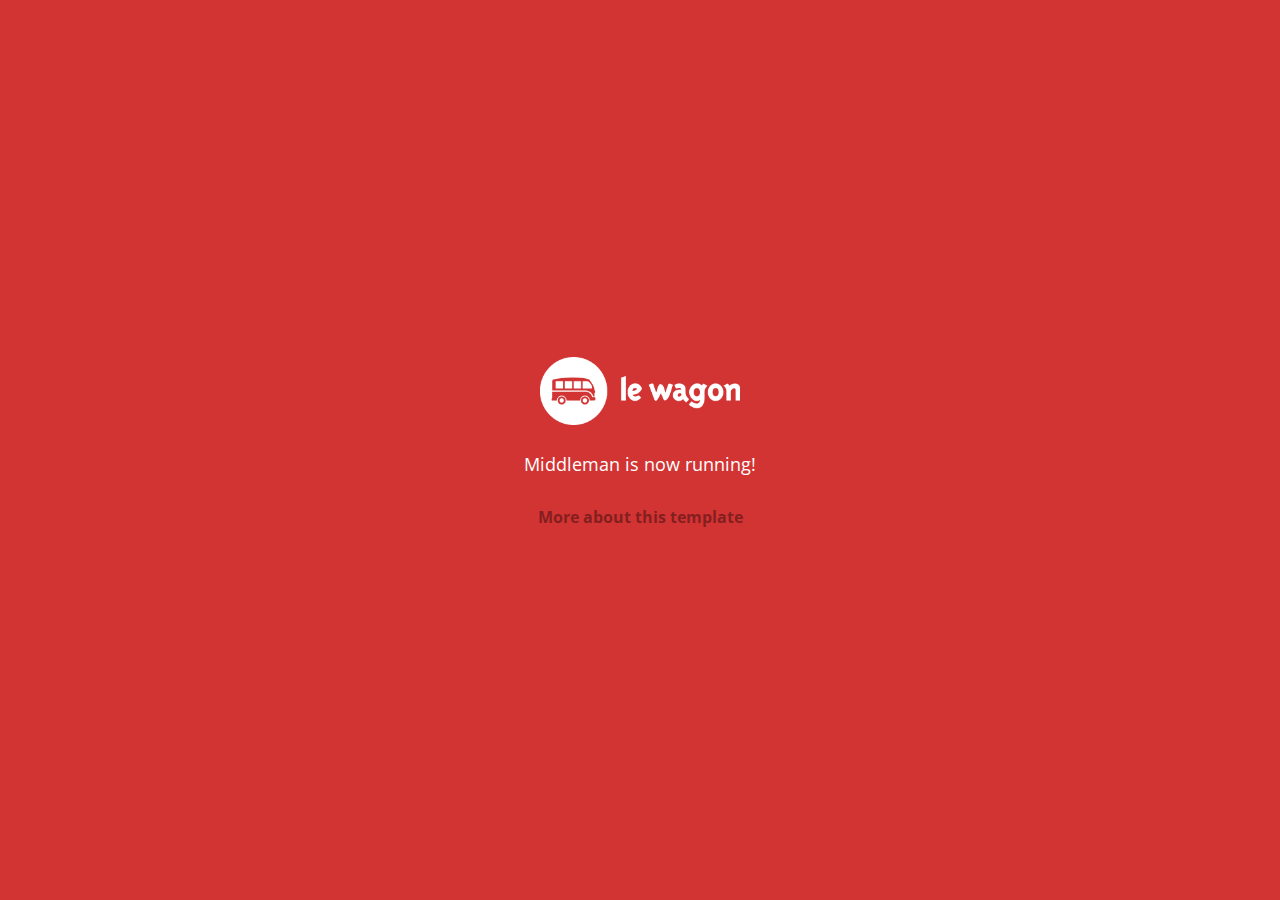
==== index.html @ b052eeda "Automated commit at 2018-10-29 14:25:37 UTC by middleman-deploy 2.0.0-alpha" ====
<!doctype html>
<html>
  <head>
    <meta charset="utf-8">
    <meta http-equiv="x-ua-compatible" content="ie=edge">
    <meta name="viewport"
          content="width=device-width, initial-scale=1, shrink-to-fit=no">
    <!-- Use the title from a page's frontmatter if it has one -->
    <title>Le Wagon - Middleman</title>
    <link href="stylesheets/application-2da639f4.css" rel="stylesheet" />
    <script src="javascripts/application-93de88c9.js"></script>
    <link href="images/favicon-f15af148.png" rel="icon" type="image/png" />
  </head>
  <body>
    <div id="home">
  <div class="home-content">
    <img src="images/logo-acc9c0ec.png" width="200" alt="Logo" />
    <p>
      Middleman is now running!
    </p>
    <p class="about">
      <a href="about.html">More about this template</a>
    </p>
  </div>
</div>

  </body>
</html>
---- stylesheets/application-2da639f4.css ----
@import url("https://fonts.googleapis.com/css?family=Open+Sans:400,300,700|Raleway:400,100,300,700,500");/*!
 * Bootstrap v3.3.7 (http://getbootstrap.com)
 * Copyright 2011-2016 Twitter, Inc.
 * Licensed under MIT (https://github.com/twbs/bootstrap/blob/master/LICENSE)
 *//*! normalize.css v3.0.3 | MIT License | github.com/necolas/normalize.css */html{font-family:sans-serif;-ms-text-size-adjust:100%;-webkit-text-size-adjust:100%}body{margin:0}article,aside,details,figcaption,figure,footer,header,hgroup,main,menu,nav,section,summary{display:block}audio,canvas,progress,video{display:inline-block;vertical-align:baseline}audio:not([controls]){display:none;height:0}[hidden],template{display:none}a{background-color:transparent}a:active,a:hover{outline:0}abbr[title]{border-bottom:1px dotted}b,strong{font-weight:bold}dfn{font-style:italic}h1{font-size:2em;margin:0.67em 0}mark{background:#ff0;color:#000}small{font-size:80%}sub,sup{font-size:75%;line-height:0;position:relative;vertical-align:baseline}sup{top:-0.5em}sub{bottom:-0.25em}img{border:0}svg:not(:root){overflow:hidden}figure{margin:1em 40px}hr{-webkit-box-sizing:content-box;box-sizing:content-box;height:0}pre{overflow:auto}code,kbd,pre,samp{font-family:monospace, monospace;font-size:1em}button,input,optgroup,select,textarea{color:inherit;font:inherit;margin:0}button{overflow:visible}button,select{text-transform:none}button,html input[type="button"],input[type="reset"],input[type="submit"]{-webkit-appearance:button;cursor:pointer}button[disabled],html input[disabled]{cursor:default}button::-moz-focus-inner,input::-moz-focus-inner{border:0;padding:0}input{line-height:normal}input[type="checkbox"],input[type="radio"]{-webkit-box-sizing:border-box;box-sizing:border-box;padding:0}input[type="number"]::-webkit-inner-spin-button,input[type="number"]::-webkit-outer-spin-button{height:auto}input[type="search"]{-webkit-appearance:textfield;-webkit-box-sizing:content-box;box-sizing:content-box}input[type="search"]::-webkit-search-cancel-button,input[type="search"]::-webkit-search-decoration{-webkit-appearance:none}fieldset{border:1px solid #c0c0c0;margin:0 2px;padding:0.35em 0.625em 0.75em}legend{border:0;padding:0}textarea{overflow:auto}optgroup{font-weight:bold}table{border-collapse:collapse;border-spacing:0}td,th{padding:0}/*! Source: https://github.com/h5bp/html5-boilerplate/blob/master/src/css/main.css */@media print{*,*:before,*:after{background:transparent !important;color:#000 !important;-webkit-box-shadow:none !important;box-shadow:none !important;text-shadow:none !important}a,a:visited{text-decoration:underline}a[href]:after{content:" (" attr(href) ")"}abbr[title]:after{content:" (" attr(title) ")"}a[href^="#"]:after,a[href^="javascript:"]:after{content:""}pre,blockquote{border:1px solid #999;page-break-inside:avoid}thead{display:table-header-group}tr,img{page-break-inside:avoid}img{max-width:100% !important}p,h2,h3{orphans:3;widows:3}h2,h3{page-break-after:avoid}.navbar{display:none}.btn>.caret,.dropup>.btn>.caret{border-top-color:#000 !important}.label{border:1px solid #000}.table{border-collapse:collapse !important}.table td,.table th{background-color:#fff !important}.table-bordered th,.table-bordered td{border:1px solid #ddd !important}}@font-face{font-family:'Glyphicons Halflings';src:url("../assets/bootstrap/glyphicons-halflings-regular-86b6f62b.eot");src:url("../assets/bootstrap/glyphicons-halflings-regular-86b6f62b.eot?#iefix") format("embedded-opentype"),url("../assets/bootstrap/glyphicons-halflings-regular-ca35b697.woff2") format("woff2"),url("../assets/bootstrap/glyphicons-halflings-regular-278e49a8.woff") format("woff"),url("../assets/bootstrap/glyphicons-halflings-regular-44bc1850.ttf") format("truetype"),url("../assets/bootstrap/glyphicons-halflings-regular-de51a849.svg#glyphicons_halflingsregular") format("svg")}.glyphicon{position:relative;top:1px;display:inline-block;font-family:'Glyphicons Halflings';font-style:normal;font-weight:normal;line-height:1;-webkit-font-smoothing:antialiased;-moz-osx-font-smoothing:grayscale}.glyphicon-asterisk:before{content:"\002a"}.glyphicon-plus:before{content:"\002b"}.glyphicon-euro:before,.glyphicon-eur:before{content:"\20ac"}.glyphicon-minus:before{content:"\2212"}.glyphicon-cloud:before{content:"\2601"}.glyphicon-envelope:before{content:"\2709"}.glyphicon-pencil:before{content:"\270f"}.glyphicon-glass:before{content:"\e001"}.glyphicon-music:before{content:"\e002"}.glyphicon-search:before{content:"\e003"}.glyphicon-heart:before{content:"\e005"}.glyphicon-star:before{content:"\e006"}.glyphicon-star-empty:before{content:"\e007"}.glyphicon-user:before{content:"\e008"}.glyphicon-film:before{content:"\e009"}.glyphicon-th-large:before{content:"\e010"}.glyphicon-th:before{content:"\e011"}.glyphicon-th-list:before{content:"\e012"}.glyphicon-ok:before{content:"\e013"}.glyphicon-remove:before{content:"\e014"}.glyphicon-zoom-in:before{content:"\e015"}.glyphicon-zoom-out:before{content:"\e016"}.glyphicon-off:before{content:"\e017"}.glyphicon-signal:before{content:"\e018"}.glyphicon-cog:before{content:"\e019"}.glyphicon-trash:before{content:"\e020"}.glyphicon-home:before{content:"\e021"}.glyphicon-file:before{content:"\e022"}.glyphicon-time:before{content:"\e023"}.glyphicon-road:before{content:"\e024"}.glyphicon-download-alt:before{content:"\e025"}.glyphicon-download:before{content:"\e026"}.glyphicon-upload:before{content:"\e027"}.glyphicon-inbox:before{content:"\e028"}.glyphicon-play-circle:before{content:"\e029"}.glyphicon-repeat:before{content:"\e030"}.glyphicon-refresh:before{content:"\e031"}.glyphicon-list-alt:before{content:"\e032"}.glyphicon-lock:before{content:"\e033"}.glyphicon-flag:before{content:"\e034"}.glyphicon-headphones:before{content:"\e035"}.glyphicon-volume-off:before{content:"\e036"}.glyphicon-volume-down:before{content:"\e037"}.glyphicon-volume-up:before{content:"\e038"}.glyphicon-qrcode:before{content:"\e039"}.glyphicon-barcode:before{content:"\e040"}.glyphicon-tag:before{content:"\e041"}.glyphicon-tags:before{content:"\e042"}.glyphicon-book:before{content:"\e043"}.glyphicon-bookmark:before{content:"\e044"}.glyphicon-print:before{content:"\e045"}.glyphicon-camera:before{content:"\e046"}.glyphicon-font:before{content:"\e047"}.glyphicon-bold:before{content:"\e048"}.glyphicon-italic:before{content:"\e049"}.glyphicon-text-height:before{content:"\e050"}.glyphicon-text-width:before{content:"\e051"}.glyphicon-align-left:before{content:"\e052"}.glyphicon-align-center:before{content:"\e053"}.glyphicon-align-right:before{content:"\e054"}.glyphicon-align-justify:before{content:"\e055"}.glyphicon-list:before{content:"\e056"}.glyphicon-indent-left:before{content:"\e057"}.glyphicon-indent-right:before{content:"\e058"}.glyphicon-facetime-video:before{content:"\e059"}.glyphicon-picture:before{content:"\e060"}.glyphicon-map-marker:before{content:"\e062"}.glyphicon-adjust:before{content:"\e063"}.glyphicon-tint:before{content:"\e064"}.glyphicon-edit:before{content:"\e065"}.glyphicon-share:before{content:"\e066"}.glyphicon-check:before{content:"\e067"}.glyphicon-move:before{content:"\e068"}.glyphicon-step-backward:before{content:"\e069"}.glyphicon-fast-backward:before{content:"\e070"}.glyphicon-backward:before{content:"\e071"}.glyphicon-play:before{content:"\e072"}.glyphicon-pause:before{content:"\e073"}.glyphicon-stop:before{content:"\e074"}.glyphicon-forward:before{content:"\e075"}.glyphicon-fast-forward:before{content:"\e076"}.glyphicon-step-forward:before{content:"\e077"}.glyphicon-eject:before{content:"\e078"}.glyphicon-chevron-left:before{content:"\e079"}.glyphicon-chevron-right:before{content:"\e080"}.glyphicon-plus-sign:before{content:"\e081"}.glyphicon-minus-sign:before{content:"\e082"}.glyphicon-remove-sign:before{content:"\e083"}.glyphicon-ok-sign:before{content:"\e084"}.glyphicon-question-sign:before{content:"\e085"}.glyphicon-info-sign:before{content:"\e086"}.glyphicon-screenshot:before{content:"\e087"}.glyphicon-remove-circle:before{content:"\e088"}.glyphicon-ok-circle:before{content:"\e089"}.glyphicon-ban-circle:before{content:"\e090"}.glyphicon-arrow-left:before{content:"\e091"}.glyphicon-arrow-right:before{content:"\e092"}.glyphicon-arrow-up:before{content:"\e093"}.glyphicon-arrow-down:before{content:"\e094"}.glyphicon-share-alt:before{content:"\e095"}.glyphicon-resize-full:before{content:"\e096"}.glyphicon-resize-small:before{content:"\e097"}.glyphicon-exclamation-sign:before{content:"\e101"}.glyphicon-gift:before{content:"\e102"}.glyphicon-leaf:before{content:"\e103"}.glyphicon-fire:before{content:"\e104"}.glyphicon-eye-open:before{content:"\e105"}.glyphicon-eye-close:before{content:"\e106"}.glyphicon-warning-sign:before{content:"\e107"}.glyphicon-plane:before{content:"\e108"}.glyphicon-calendar:before{content:"\e109"}.glyphicon-random:before{content:"\e110"}.glyphicon-comment:before{content:"\e111"}.glyphicon-magnet:before{content:"\e112"}.glyphicon-chevron-up:before{content:"\e113"}.glyphicon-chevron-down:before{content:"\e114"}.glyphicon-retweet:before{content:"\e115"}.glyphicon-shopping-cart:before{content:"\e116"}.glyphicon-folder-close:before{content:"\e117"}.glyphicon-folder-open:before{content:"\e118"}.glyphicon-resize-vertical:before{content:"\e119"}.glyphicon-resize-horizontal:before{content:"\e120"}.glyphicon-hdd:before{content:"\e121"}.glyphicon-bullhorn:before{content:"\e122"}.glyphicon-bell:before{content:"\e123"}.glyphicon-certificate:before{content:"\e124"}.glyphicon-thumbs-up:before{content:"\e125"}.glyphicon-thumbs-down:before{content:"\e126"}.glyphicon-hand-right:before{content:"\e127"}.glyphicon-hand-left:before{content:"\e128"}.glyphicon-hand-up:before{content:"\e129"}.glyphicon-hand-down:before{content:"\e130"}.glyphicon-circle-arrow-right:before{content:"\e131"}.glyphicon-circle-arrow-left:before{content:"\e132"}.glyphicon-circle-arrow-up:before{content:"\e133"}.glyphicon-circle-arrow-down:before{content:"\e134"}.glyphicon-globe:before{content:"\e135"}.glyphicon-wrench:before{content:"\e136"}.glyphicon-tasks:before{content:"\e137"}.glyphicon-filter:before{content:"\e138"}.glyphicon-briefcase:before{content:"\e139"}.glyphicon-fullscreen:before{content:"\e140"}.glyphicon-dashboard:before{content:"\e141"}.glyphicon-paperclip:before{content:"\e142"}.glyphicon-heart-empty:before{content:"\e143"}.glyphicon-link:before{content:"\e144"}.glyphicon-phone:before{content:"\e145"}.glyphicon-pushpin:before{content:"\e146"}.glyphicon-usd:before{content:"\e148"}.glyphicon-gbp:before{content:"\e149"}.glyphicon-sort:before{content:"\e150"}.glyphicon-sort-by-alphabet:before{content:"\e151"}.glyphicon-sort-by-alphabet-alt:before{content:"\e152"}.glyphicon-sort-by-order:before{content:"\e153"}.glyphicon-sort-by-order-alt:before{content:"\e154"}.glyphicon-sort-by-attributes:before{content:"\e155"}.glyphicon-sort-by-attributes-alt:before{content:"\e156"}.glyphicon-unchecked:before{content:"\e157"}.glyphicon-expand:before{content:"\e158"}.glyphicon-collapse-down:before{content:"\e159"}.glyphicon-collapse-up:before{content:"\e160"}.glyphicon-log-in:before{content:"\e161"}.glyphicon-flash:before{content:"\e162"}.glyphicon-log-out:before{content:"\e163"}.glyphicon-new-window:before{content:"\e164"}.glyphicon-record:before{content:"\e165"}.glyphicon-save:before{content:"\e166"}.glyphicon-open:before{content:"\e167"}.glyphicon-saved:before{content:"\e168"}.glyphicon-import:before{content:"\e169"}.glyphicon-export:before{content:"\e170"}.glyphicon-send:before{content:"\e171"}.glyphicon-floppy-disk:before{content:"\e172"}.glyphicon-floppy-saved:before{content:"\e173"}.glyphicon-floppy-remove:before{content:"\e174"}.glyphicon-floppy-save:before{content:"\e175"}.glyphicon-floppy-open:before{content:"\e176"}.glyphicon-credit-card:before{content:"\e177"}.glyphicon-transfer:before{content:"\e178"}.glyphicon-cutlery:before{content:"\e179"}.glyphicon-header:before{content:"\e180"}.glyphicon-compressed:before{content:"\e181"}.glyphicon-earphone:before{content:"\e182"}.glyphicon-phone-alt:before{content:"\e183"}.glyphicon-tower:before{content:"\e184"}.glyphicon-stats:before{content:"\e185"}.glyphicon-sd-video:before{content:"\e186"}.glyphicon-hd-video:before{content:"\e187"}.glyphicon-subtitles:before{content:"\e188"}.glyphicon-sound-stereo:before{content:"\e189"}.glyphicon-sound-dolby:before{content:"\e190"}.glyphicon-sound-5-1:before{content:"\e191"}.glyphicon-sound-6-1:before{content:"\e192"}.glyphicon-sound-7-1:before{content:"\e193"}.glyphicon-copyright-mark:before{content:"\e194"}.glyphicon-registration-mark:before{content:"\e195"}.glyphicon-cloud-download:before{content:"\e197"}.glyphicon-cloud-upload:before{content:"\e198"}.glyphicon-tree-conifer:before{content:"\e199"}.glyphicon-tree-deciduous:before{content:"\e200"}.glyphicon-cd:before{content:"\e201"}.glyphicon-save-file:before{content:"\e202"}.glyphicon-open-file:before{content:"\e203"}.glyphicon-level-up:before{content:"\e204"}.glyphicon-copy:before{content:"\e205"}.glyphicon-paste:before{content:"\e206"}.glyphicon-alert:before{content:"\e209"}.glyphicon-equalizer:before{content:"\e210"}.glyphicon-king:before{content:"\e211"}.glyphicon-queen:before{content:"\e212"}.glyphicon-pawn:before{content:"\e213"}.glyphicon-bishop:before{content:"\e214"}.glyphicon-knight:before{content:"\e215"}.glyphicon-baby-formula:before{content:"\e216"}.glyphicon-tent:before{content:"\26fa"}.glyphicon-blackboard:before{content:"\e218"}.glyphicon-bed:before{content:"\e219"}.glyphicon-apple:before{content:"\f8ff"}.glyphicon-erase:before{content:"\e221"}.glyphicon-hourglass:before{content:"\231b"}.glyphicon-lamp:before{content:"\e223"}.glyphicon-duplicate:before{content:"\e224"}.glyphicon-piggy-bank:before{content:"\e225"}.glyphicon-scissors:before{content:"\e226"}.glyphicon-bitcoin:before{content:"\e227"}.glyphicon-btc:before{content:"\e227"}.glyphicon-xbt:before{content:"\e227"}.glyphicon-yen:before{content:"\00a5"}.glyphicon-jpy:before{content:"\00a5"}.glyphicon-ruble:before{content:"\20bd"}.glyphicon-rub:before{content:"\20bd"}.glyphicon-scale:before{content:"\e230"}.glyphicon-ice-lolly:before{content:"\e231"}.glyphicon-ice-lolly-tasted:before{content:"\e232"}.glyphicon-education:before{content:"\e233"}.glyphicon-option-horizontal:before{content:"\e234"}.glyphicon-option-vertical:before{content:"\e235"}.glyphicon-menu-hamburger:before{content:"\e236"}.glyphicon-modal-window:before{content:"\e237"}.glyphicon-oil:before{content:"\e238"}.glyphicon-grain:before{content:"\e239"}.glyphicon-sunglasses:before{content:"\e240"}.glyphicon-text-size:before{content:"\e241"}.glyphicon-text-color:before{content:"\e242"}.glyphicon-text-background:before{content:"\e243"}.glyphicon-object-align-top:before{content:"\e244"}.glyphicon-object-align-bottom:before{content:"\e245"}.glyphicon-object-align-horizontal:before{content:"\e246"}.glyphicon-object-align-left:before{content:"\e247"}.glyphicon-object-align-vertical:before{content:"\e248"}.glyphicon-object-align-right:before{content:"\e249"}.glyphicon-triangle-right:before{content:"\e250"}.glyphicon-triangle-left:before{content:"\e251"}.glyphicon-triangle-bottom:before{content:"\e252"}.glyphicon-triangle-top:before{content:"\e253"}.glyphicon-console:before{content:"\e254"}.glyphicon-superscript:before{content:"\e255"}.glyphicon-subscript:before{content:"\e256"}.glyphicon-menu-left:before{content:"\e257"}.glyphicon-menu-right:before{content:"\e258"}.glyphicon-menu-down:before{content:"\e259"}.glyphicon-menu-up:before{content:"\e260"}*{-webkit-box-sizing:border-box;box-sizing:border-box}*:before,*:after{-webkit-box-sizing:border-box;box-sizing:border-box}html{font-size:10px;-webkit-tap-highlight-color:transparent}body{font-family:"Open Sans", "Helvetica", "sans-serif";font-size:18px;line-height:1.42857143;color:#333333;background-color:#F4F4F4}input,button,select,textarea{font-family:inherit;font-size:inherit;line-height:inherit}a{color:#469AE0;text-decoration:none}a:hover,a:focus{color:#1f74ba;text-decoration:underline}a:focus{outline:5px auto -webkit-focus-ring-color;outline-offset:-2px}figure{margin:0}img{vertical-align:middle}.img-responsive{display:block;max-width:100%;height:auto}.img-rounded{border-radius:2px}.img-thumbnail{padding:4px;line-height:1.42857143;background-color:#F4F4F4;border:1px solid #ddd;border-radius:2px;-webkit-transition:all 0.2s ease-in-out;transition:all 0.2s ease-in-out;display:inline-block;max-width:100%;height:auto}.img-circle{border-radius:50%}hr{margin-top:25px;margin-bottom:25px;border:0;border-top:1px solid #eeeeee}.sr-only{position:absolute;width:1px;height:1px;margin:-1px;padding:0;overflow:hidden;clip:rect(0, 0, 0, 0);border:0}.sr-only-focusable:active,.sr-only-focusable:focus{position:static;width:auto;height:auto;margin:0;overflow:visible;clip:auto}[role="button"]{cursor:pointer}h1,h2,h3,h4,h5,h6,.h1,.h2,.h3,.h4,.h5,.h6{font-family:"Raleway", "Helvetica", "sans-serif";font-weight:500;line-height:1.1;color:inherit}h1 small,h1 .small,h2 small,h2 .small,h3 small,h3 .small,h4 small,h4 .small,h5 small,h5 .small,h6 small,h6 .small,.h1 small,.h1 .small,.h2 small,.h2 .small,.h3 small,.h3 .small,.h4 small,.h4 .small,.h5 small,.h5 .small,.h6 small,.h6 .small{font-weight:normal;line-height:1;color:#777777}h1,.h1,h2,.h2,h3,.h3{margin-top:25px;margin-bottom:12.5px}h1 small,h1 .small,.h1 small,.h1 .small,h2 small,h2 .small,.h2 small,.h2 .small,h3 small,h3 .small,.h3 small,.h3 .small{font-size:65%}h4,.h4,h5,.h5,h6,.h6{margin-top:12.5px;margin-bottom:12.5px}h4 small,h4 .small,.h4 small,.h4 .small,h5 small,h5 .small,.h5 small,.h5 .small,h6 small,h6 .small,.h6 small,.h6 .small{font-size:75%}h1,.h1{font-size:46px}h2,.h2{font-size:38px}h3,.h3{font-size:31px}h4,.h4{font-size:23px}h5,.h5{font-size:18px}h6,.h6{font-size:16px}p{margin:0 0 12.5px}.lead{margin-bottom:25px;font-size:20px;font-weight:300;line-height:1.4}@media (min-width: 768px){.lead{font-size:27px}}small,.small{font-size:88%}mark,.mark{background-color:#fcf8e3;padding:.2em}.text-left{text-align:left}.text-right{text-align:right}.text-center{text-align:center}.text-justify{text-align:justify}.text-nowrap{white-space:nowrap}.text-lowercase{text-transform:lowercase}.text-uppercase,.initialism{text-transform:uppercase}.text-capitalize{text-transform:capitalize}.text-muted{color:#777777}.text-primary{color:#469AE0}a.text-primary:hover,a.text-primary:focus{color:#2381d0}.text-success{color:#3c763d}a.text-success:hover,a.text-success:focus{color:#2b542c}.text-info{color:#31708f}a.text-info:hover,a.text-info:focus{color:#245269}.text-warning{color:#8a6d3b}a.text-warning:hover,a.text-warning:focus{color:#66512c}.text-danger{color:#a94442}a.text-danger:hover,a.text-danger:focus{color:#843534}.bg-primary{color:#fff}.bg-primary{background-color:#469AE0}a.bg-primary:hover,a.bg-primary:focus{background-color:#2381d0}.bg-success{background-color:#dff0d8}a.bg-success:hover,a.bg-success:focus{background-color:#c1e2b3}.bg-info{background-color:#d9edf7}a.bg-info:hover,a.bg-info:focus{background-color:#afd9ee}.bg-warning{background-color:#fcf8e3}a.bg-warning:hover,a.bg-warning:focus{background-color:#f7ecb5}.bg-danger{background-color:#f2dede}a.bg-danger:hover,a.bg-danger:focus{background-color:#e4b9b9}.page-header{padding-bottom:11.5px;margin:50px 0 25px;border-bottom:1px solid #eeeeee}ul,ol{margin-top:0;margin-bottom:12.5px}ul ul,ul ol,ol ul,ol ol{margin-bottom:0}.list-unstyled{padding-left:0;list-style:none}.list-inline{padding-left:0;list-style:none;margin-left:-5px}.list-inline>li{display:inline-block;padding-left:5px;padding-right:5px}dl{margin-top:0;margin-bottom:25px}dt,dd{line-height:1.42857143}dt{font-weight:bold}dd{margin-left:0}.dl-horizontal dd:before,.dl-horizontal dd:after{content:" ";display:table}.dl-horizontal dd:after{clear:both}@media (min-width: 768px){.dl-horizontal dt{float:left;width:160px;clear:left;text-align:right;overflow:hidden;text-overflow:ellipsis;white-space:nowrap}.dl-horizontal dd{margin-left:180px}}abbr[title],abbr[data-original-title]{cursor:help;border-bottom:1px dotted #777777}.initialism{font-size:90%}blockquote{padding:12.5px 25px;margin:0 0 25px;font-size:22.5px;border-left:5px solid #eeeeee}blockquote p:last-child,blockquote ul:last-child,blockquote ol:last-child{margin-bottom:0}blockquote footer,blockquote small,blockquote .small{display:block;font-size:80%;line-height:1.42857143;color:#777777}blockquote footer:before,blockquote small:before,blockquote .small:before{content:'\2014 \00A0'}.blockquote-reverse,blockquote.pull-right{padding-right:15px;padding-left:0;border-right:5px solid #eeeeee;border-left:0;text-align:right}.blockquote-reverse footer:before,.blockquote-reverse small:before,.blockquote-reverse .small:before,blockquote.pull-right footer:before,blockquote.pull-right small:before,blockquote.pull-right .small:before{content:''}.blockquote-reverse footer:after,.blockquote-reverse small:after,.blockquote-reverse .small:after,blockquote.pull-right footer:after,blockquote.pull-right small:after,blockquote.pull-right .small:after{content:'\00A0 \2014'}address{margin-bottom:25px;font-style:normal;line-height:1.42857143}code,kbd,pre,samp{font-family:Menlo, Monaco, Consolas, "Courier New", monospace}code{padding:2px 4px;font-size:90%;color:#c7254e;background-color:#f9f2f4;border-radius:2px}kbd{padding:2px 4px;font-size:90%;color:#fff;background-color:#333;border-radius:2px;-webkit-box-shadow:inset 0 -1px 0 rgba(0,0,0,0.25);box-shadow:inset 0 -1px 0 rgba(0,0,0,0.25)}kbd kbd{padding:0;font-size:100%;font-weight:bold;-webkit-box-shadow:none;box-shadow:none}pre{display:block;padding:12px;margin:0 0 12.5px;font-size:17px;line-height:1.42857143;word-break:break-all;word-wrap:break-word;color:#333333;background-color:#f5f5f5;border:1px solid #ccc;border-radius:2px}pre code{padding:0;font-size:inherit;color:inherit;white-space:pre-wrap;background-color:transparent;border-radius:0}.pre-scrollable{max-height:340px;overflow-y:scroll}.container{margin-right:auto;margin-left:auto;padding-left:15px;padding-right:15px}.container:before,.container:after{content:" ";display:table}.container:after{clear:both}@media (min-width: 768px){.container{width:750px}}@media (min-width: 992px){.container{width:970px}}@media (min-width: 1200px){.container{width:1170px}}.container-fluid{margin-right:auto;margin-left:auto;padding-left:15px;padding-right:15px}.container-fluid:before,.container-fluid:after{content:" ";display:table}.container-fluid:after{clear:both}.row{margin-left:-15px;margin-right:-15px}.row:before,.row:after{content:" ";display:table}.row:after{clear:both}.col-xs-1,.col-sm-1,.col-md-1,.col-lg-1,.col-xs-2,.col-sm-2,.col-md-2,.col-lg-2,.col-xs-3,.col-sm-3,.col-md-3,.col-lg-3,.col-xs-4,.col-sm-4,.col-md-4,.col-lg-4,.col-xs-5,.col-sm-5,.col-md-5,.col-lg-5,.col-xs-6,.col-sm-6,.col-md-6,.col-lg-6,.col-xs-7,.col-sm-7,.col-md-7,.col-lg-7,.col-xs-8,.col-sm-8,.col-md-8,.col-lg-8,.col-xs-9,.col-sm-9,.col-md-9,.col-lg-9,.col-xs-10,.col-sm-10,.col-md-10,.col-lg-10,.col-xs-11,.col-sm-11,.col-md-11,.col-lg-11,.col-xs-12,.col-sm-12,.col-md-12,.col-lg-12{position:relative;min-height:1px;padding-left:15px;padding-right:15px}.col-xs-1,.col-xs-2,.col-xs-3,.col-xs-4,.col-xs-5,.col-xs-6,.col-xs-7,.col-xs-8,.col-xs-9,.col-xs-10,.col-xs-11,.col-xs-12{float:left}.col-xs-1{width:8.33333333%}.col-xs-2{width:16.66666667%}.col-xs-3{width:25%}.col-xs-4{width:33.33333333%}.col-xs-5{width:41.66666667%}.col-xs-6{width:50%}.col-xs-7{width:58.33333333%}.col-xs-8{width:66.66666667%}.col-xs-9{width:75%}.col-xs-10{width:83.33333333%}.col-xs-11{width:91.66666667%}.col-xs-12{width:100%}.col-xs-pull-0{right:auto}.col-xs-pull-1{right:8.33333333%}.col-xs-pull-2{right:16.66666667%}.col-xs-pull-3{right:25%}.col-xs-pull-4{right:33.33333333%}.col-xs-pull-5{right:41.66666667%}.col-xs-pull-6{right:50%}.col-xs-pull-7{right:58.33333333%}.col-xs-pull-8{right:66.66666667%}.col-xs-pull-9{right:75%}.col-xs-pull-10{right:83.33333333%}.col-xs-pull-11{right:91.66666667%}.col-xs-pull-12{right:100%}.col-xs-push-0{left:auto}.col-xs-push-1{left:8.33333333%}.col-xs-push-2{left:16.66666667%}.col-xs-push-3{left:25%}.col-xs-push-4{left:33.33333333%}.col-xs-push-5{left:41.66666667%}.col-xs-push-6{left:50%}.col-xs-push-7{left:58.33333333%}.col-xs-push-8{left:66.66666667%}.col-xs-push-9{left:75%}.col-xs-push-10{left:83.33333333%}.col-xs-push-11{left:91.66666667%}.col-xs-push-12{left:100%}.col-xs-offset-0{margin-left:0%}.col-xs-offset-1{margin-left:8.33333333%}.col-xs-offset-2{margin-left:16.66666667%}.col-xs-offset-3{margin-left:25%}.col-xs-offset-4{margin-left:33.33333333%}.col-xs-offset-5{margin-left:41.66666667%}.col-xs-offset-6{margin-left:50%}.col-xs-offset-7{margin-left:58.33333333%}.col-xs-offset-8{margin-left:66.66666667%}.col-xs-offset-9{margin-left:75%}.col-xs-offset-10{margin-left:83.33333333%}.col-xs-offset-11{margin-left:91.66666667%}.col-xs-offset-12{margin-left:100%}@media (min-width: 768px){.col-sm-1,.col-sm-2,.col-sm-3,.col-sm-4,.col-sm-5,.col-sm-6,.col-sm-7,.col-sm-8,.col-sm-9,.col-sm-10,.col-sm-11,.col-sm-12{float:left}.col-sm-1{width:8.33333333%}.col-sm-2{width:16.66666667%}.col-sm-3{width:25%}.col-sm-4{width:33.33333333%}.col-sm-5{width:41.66666667%}.col-sm-6{width:50%}.col-sm-7{width:58.33333333%}.col-sm-8{width:66.66666667%}.col-sm-9{width:75%}.col-sm-10{width:83.33333333%}.col-sm-11{width:91.66666667%}.col-sm-12{width:100%}.col-sm-pull-0{right:auto}.col-sm-pull-1{right:8.33333333%}.col-sm-pull-2{right:16.66666667%}.col-sm-pull-3{right:25%}.col-sm-pull-4{right:33.33333333%}.col-sm-pull-5{right:41.66666667%}.col-sm-pull-6{right:50%}.col-sm-pull-7{right:58.33333333%}.col-sm-pull-8{right:66.66666667%}.col-sm-pull-9{right:75%}.col-sm-pull-10{right:83.33333333%}.col-sm-pull-11{right:91.66666667%}.col-sm-pull-12{right:100%}.col-sm-push-0{left:auto}.col-sm-push-1{left:8.33333333%}.col-sm-push-2{left:16.66666667%}.col-sm-push-3{left:25%}.col-sm-push-4{left:33.33333333%}.col-sm-push-5{left:41.66666667%}.col-sm-push-6{left:50%}.col-sm-push-7{left:58.33333333%}.col-sm-push-8{left:66.66666667%}.col-sm-push-9{left:75%}.col-sm-push-10{left:83.33333333%}.col-sm-push-11{left:91.66666667%}.col-sm-push-12{left:100%}.col-sm-offset-0{margin-left:0%}.col-sm-offset-1{margin-left:8.33333333%}.col-sm-offset-2{margin-left:16.66666667%}.col-sm-offset-3{margin-left:25%}.col-sm-offset-4{margin-left:33.33333333%}.col-sm-offset-5{margin-left:41.66666667%}.col-sm-offset-6{margin-left:50%}.col-sm-offset-7{margin-left:58.33333333%}.col-sm-offset-8{margin-left:66.66666667%}.col-sm-offset-9{margin-left:75%}.col-sm-offset-10{margin-left:83.33333333%}.col-sm-offset-11{margin-left:91.66666667%}.col-sm-offset-12{margin-left:100%}}@media (min-width: 992px){.col-md-1,.col-md-2,.col-md-3,.col-md-4,.col-md-5,.col-md-6,.col-md-7,.col-md-8,.col-md-9,.col-md-10,.col-md-11,.col-md-12{float:left}.col-md-1{width:8.33333333%}.col-md-2{width:16.66666667%}.col-md-3{width:25%}.col-md-4{width:33.33333333%}.col-md-5{width:41.66666667%}.col-md-6{width:50%}.col-md-7{width:58.33333333%}.col-md-8{width:66.66666667%}.col-md-9{width:75%}.col-md-10{width:83.33333333%}.col-md-11{width:91.66666667%}.col-md-12{width:100%}.col-md-pull-0{right:auto}.col-md-pull-1{right:8.33333333%}.col-md-pull-2{right:16.66666667%}.col-md-pull-3{right:25%}.col-md-pull-4{right:33.33333333%}.col-md-pull-5{right:41.66666667%}.col-md-pull-6{right:50%}.col-md-pull-7{right:58.33333333%}.col-md-pull-8{right:66.66666667%}.col-md-pull-9{right:75%}.col-md-pull-10{right:83.33333333%}.col-md-pull-11{right:91.66666667%}.col-md-pull-12{right:100%}.col-md-push-0{left:auto}.col-md-push-1{left:8.33333333%}.col-md-push-2{left:16.66666667%}.col-md-push-3{left:25%}.col-md-push-4{left:33.33333333%}.col-md-push-5{left:41.66666667%}.col-md-push-6{left:50%}.col-md-push-7{left:58.33333333%}.col-md-push-8{left:66.66666667%}.col-md-push-9{left:75%}.col-md-push-10{left:83.33333333%}.col-md-push-11{left:91.66666667%}.col-md-push-12{left:100%}.col-md-offset-0{margin-left:0%}.col-md-offset-1{margin-left:8.33333333%}.col-md-offset-2{margin-left:16.66666667%}.col-md-offset-3{margin-left:25%}.col-md-offset-4{margin-left:33.33333333%}.col-md-offset-5{margin-left:41.66666667%}.col-md-offset-6{margin-left:50%}.col-md-offset-7{margin-left:58.33333333%}.col-md-offset-8{margin-left:66.66666667%}.col-md-offset-9{margin-left:75%}.col-md-offset-10{margin-left:83.33333333%}.col-md-offset-11{margin-left:91.66666667%}.col-md-offset-12{margin-left:100%}}@media (min-width: 1200px){.col-lg-1,.col-lg-2,.col-lg-3,.col-lg-4,.col-lg-5,.col-lg-6,.col-lg-7,.col-lg-8,.col-lg-9,.col-lg-10,.col-lg-11,.col-lg-12{float:left}.col-lg-1{width:8.33333333%}.col-lg-2{width:16.66666667%}.col-lg-3{width:25%}.col-lg-4{width:33.33333333%}.col-lg-5{width:41.66666667%}.col-lg-6{width:50%}.col-lg-7{width:58.33333333%}.col-lg-8{width:66.66666667%}.col-lg-9{width:75%}.col-lg-10{width:83.33333333%}.col-lg-11{width:91.66666667%}.col-lg-12{width:100%}.col-lg-pull-0{right:auto}.col-lg-pull-1{right:8.33333333%}.col-lg-pull-2{right:16.66666667%}.col-lg-pull-3{right:25%}.col-lg-pull-4{right:33.33333333%}.col-lg-pull-5{right:41.66666667%}.col-lg-pull-6{right:50%}.col-lg-pull-7{right:58.33333333%}.col-lg-pull-8{right:66.66666667%}.col-lg-pull-9{right:75%}.col-lg-pull-10{right:83.33333333%}.col-lg-pull-11{right:91.66666667%}.col-lg-pull-12{right:100%}.col-lg-push-0{left:auto}.col-lg-push-1{left:8.33333333%}.col-lg-push-2{left:16.66666667%}.col-lg-push-3{left:25%}.col-lg-push-4{left:33.33333333%}.col-lg-push-5{left:41.66666667%}.col-lg-push-6{left:50%}.col-lg-push-7{left:58.33333333%}.col-lg-push-8{left:66.66666667%}.col-lg-push-9{left:75%}.col-lg-push-10{left:83.33333333%}.col-lg-push-11{left:91.66666667%}.col-lg-push-12{left:100%}.col-lg-offset-0{margin-left:0%}.col-lg-offset-1{margin-left:8.33333333%}.col-lg-offset-2{margin-left:16.66666667%}.col-lg-offset-3{margin-left:25%}.col-lg-offset-4{margin-left:33.33333333%}.col-lg-offset-5{margin-left:41.66666667%}.col-lg-offset-6{margin-left:50%}.col-lg-offset-7{margin-left:58.33333333%}.col-lg-offset-8{margin-left:66.66666667%}.col-lg-offset-9{margin-left:75%}.col-lg-offset-10{margin-left:83.33333333%}.col-lg-offset-11{margin-left:91.66666667%}.col-lg-offset-12{margin-left:100%}}table{background-color:transparent}caption{padding-top:8px;padding-bottom:8px;color:#777777;text-align:left}th{text-align:left}.table{width:100%;max-width:100%;margin-bottom:25px}.table>thead>tr>th,.table>thead>tr>td,.table>tbody>tr>th,.table>tbody>tr>td,.table>tfoot>tr>th,.table>tfoot>tr>td{padding:8px;line-height:1.42857143;vertical-align:top;border-top:1px solid #ddd}.table>thead>tr>th{vertical-align:bottom;border-bottom:2px solid #ddd}.table>caption+thead>tr:first-child>th,.table>caption+thead>tr:first-child>td,.table>colgroup+thead>tr:first-child>th,.table>colgroup+thead>tr:first-child>td,.table>thead:first-child>tr:first-child>th,.table>thead:first-child>tr:first-child>td{border-top:0}.table>tbody+tbody{border-top:2px solid #ddd}.table .table{background-color:#F4F4F4}.table-condensed>thead>tr>th,.table-condensed>thead>tr>td,.table-condensed>tbody>tr>th,.table-condensed>tbody>tr>td,.table-condensed>tfoot>tr>th,.table-condensed>tfoot>tr>td{padding:5px}.table-bordered{border:1px solid #ddd}.table-bordered>thead>tr>th,.table-bordered>thead>tr>td,.table-bordered>tbody>tr>th,.table-bordered>tbody>tr>td,.table-bordered>tfoot>tr>th,.table-bordered>tfoot>tr>td{border:1px solid #ddd}.table-bordered>thead>tr>th,.table-bordered>thead>tr>td{border-bottom-width:2px}.table-striped>tbody>tr:nth-of-type(odd){background-color:#f9f9f9}.table-hover>tbody>tr:hover{background-color:#f5f5f5}table col[class*="col-"]{position:static;float:none;display:table-column}table td[class*="col-"],table th[class*="col-"]{position:static;float:none;display:table-cell}.table>thead>tr>td.active,.table>thead>tr>th.active,.table>thead>tr.active>td,.table>thead>tr.active>th,.table>tbody>tr>td.active,.table>tbody>tr>th.active,.table>tbody>tr.active>td,.table>tbody>tr.active>th,.table>tfoot>tr>td.active,.table>tfoot>tr>th.active,.table>tfoot>tr.active>td,.table>tfoot>tr.active>th{background-color:#f5f5f5}.table-hover>tbody>tr>td.active:hover,.table-hover>tbody>tr>th.active:hover,.table-hover>tbody>tr.active:hover>td,.table-hover>tbody>tr:hover>.active,.table-hover>tbody>tr.active:hover>th{background-color:#e8e8e8}.table>thead>tr>td.success,.table>thead>tr>th.success,.table>thead>tr.success>td,.table>thead>tr.success>th,.table>tbody>tr>td.success,.table>tbody>tr>th.success,.table>tbody>tr.success>td,.table>tbody>tr.success>th,.table>tfoot>tr>td.success,.table>tfoot>tr>th.success,.table>tfoot>tr.success>td,.table>tfoot>tr.success>th{background-color:#dff0d8}.table-hover>tbody>tr>td.success:hover,.table-hover>tbody>tr>th.success:hover,.table-hover>tbody>tr.success:hover>td,.table-hover>tbody>tr:hover>.success,.table-hover>tbody>tr.success:hover>th{background-color:#d0e9c6}.table>thead>tr>td.info,.table>thead>tr>th.info,.table>thead>tr.info>td,.table>thead>tr.info>th,.table>tbody>tr>td.info,.table>tbody>tr>th.info,.table>tbody>tr.info>td,.table>tbody>tr.info>th,.table>tfoot>tr>td.info,.table>tfoot>tr>th.info,.table>tfoot>tr.info>td,.table>tfoot>tr.info>th{background-color:#d9edf7}.table-hover>tbody>tr>td.info:hover,.table-hover>tbody>tr>th.info:hover,.table-hover>tbody>tr.info:hover>td,.table-hover>tbody>tr:hover>.info,.table-hover>tbody>tr.info:hover>th{background-color:#c4e3f3}.table>thead>tr>td.warning,.table>thead>tr>th.warning,.table>thead>tr.warning>td,.table>thead>tr.warning>th,.table>tbody>tr>td.warning,.table>tbody>tr>th.warning,.table>tbody>tr.warning>td,.table>tbody>tr.warning>th,.table>tfoot>tr>td.warning,.table>tfoot>tr>th.warning,.table>tfoot>tr.warning>td,.table>tfoot>tr.warning>th{background-color:#fcf8e3}.table-hover>tbody>tr>td.warning:hover,.table-hover>tbody>tr>th.warning:hover,.table-hover>tbody>tr.warning:hover>td,.table-hover>tbody>tr:hover>.warning,.table-hover>tbody>tr.warning:hover>th{background-color:#faf2cc}.table>thead>tr>td.danger,.table>thead>tr>th.danger,.table>thead>tr.danger>td,.table>thead>tr.danger>th,.table>tbody>tr>td.danger,.table>tbody>tr>th.danger,.table>tbody>tr.danger>td,.table>tbody>tr.danger>th,.table>tfoot>tr>td.danger,.table>tfoot>tr>th.danger,.table>tfoot>tr.danger>td,.table>tfoot>tr.danger>th{background-color:#f2dede}.table-hover>tbody>tr>td.danger:hover,.table-hover>tbody>tr>th.danger:hover,.table-hover>tbody>tr.danger:hover>td,.table-hover>tbody>tr:hover>.danger,.table-hover>tbody>tr.danger:hover>th{background-color:#ebcccc}.table-responsive{overflow-x:auto;min-height:0.01%}@media screen and (max-width: 767px){.table-responsive{width:100%;margin-bottom:18.75px;overflow-y:hidden;-ms-overflow-style:-ms-autohiding-scrollbar;border:1px solid #ddd}.table-responsive>.table{margin-bottom:0}.table-responsive>.table>thead>tr>th,.table-responsive>.table>thead>tr>td,.table-responsive>.table>tbody>tr>th,.table-responsive>.table>tbody>tr>td,.table-responsive>.table>tfoot>tr>th,.table-responsive>.table>tfoot>tr>td{white-space:nowrap}.table-responsive>.table-bordered{border:0}.table-responsive>.table-bordered>thead>tr>th:first-child,.table-responsive>.table-bordered>thead>tr>td:first-child,.table-responsive>.table-bordered>tbody>tr>th:first-child,.table-responsive>.table-bordered>tbody>tr>td:first-child,.table-responsive>.table-bordered>tfoot>tr>th:first-child,.table-responsive>.table-bordered>tfoot>tr>td:first-child{border-left:0}.table-responsive>.table-bordered>thead>tr>th:last-child,.table-responsive>.table-bordered>thead>tr>td:last-child,.table-responsive>.table-bordered>tbody>tr>th:last-child,.table-responsive>.table-bordered>tbody>tr>td:last-child,.table-responsive>.table-bordered>tfoot>tr>th:last-child,.table-responsive>.table-bordered>tfoot>tr>td:last-child{border-right:0}.table-responsive>.table-bordered>tbody>tr:last-child>th,.table-responsive>.table-bordered>tbody>tr:last-child>td,.table-responsive>.table-bordered>tfoot>tr:last-child>th,.table-responsive>.table-bordered>tfoot>tr:last-child>td{border-bottom:0}}fieldset{padding:0;margin:0;border:0;min-width:0}legend{display:block;width:100%;padding:0;margin-bottom:25px;font-size:27px;line-height:inherit;color:#333333;border:0;border-bottom:1px solid #e5e5e5}label{display:inline-block;max-width:100%;margin-bottom:5px;font-weight:bold}input[type="search"]{-webkit-box-sizing:border-box;box-sizing:border-box}input[type="radio"],input[type="checkbox"]{margin:4px 0 0;margin-top:1px \9;line-height:normal}input[type="file"]{display:block}input[type="range"]{display:block;width:100%}select[multiple],select[size]{height:auto}input[type="file"]:focus,input[type="radio"]:focus,input[type="checkbox"]:focus{outline:5px auto -webkit-focus-ring-color;outline-offset:-2px}output{display:block;padding-top:7px;font-size:18px;line-height:1.42857143;color:#000000}.form-control{display:block;width:100%;height:39px;padding:6px 12px;font-size:18px;line-height:1.42857143;color:#000000;background-color:#fff;background-image:none;border:1px solid #ccc;border-radius:2px;-webkit-box-shadow:inset 0 1px 1px rgba(0,0,0,0.075);box-shadow:inset 0 1px 1px rgba(0,0,0,0.075);-webkit-transition:border-color ease-in-out 0.15s, box-shadow ease-in-out 0.15s;-webkit-transition:border-color ease-in-out 0.15s, -webkit-box-shadow ease-in-out 0.15s;transition:border-color ease-in-out 0.15s, -webkit-box-shadow ease-in-out 0.15s;transition:border-color ease-in-out 0.15s, box-shadow ease-in-out 0.15s;transition:border-color ease-in-out 0.15s, box-shadow ease-in-out 0.15s, -webkit-box-shadow ease-in-out 0.15s}.form-control:focus{border-color:#66afe9;outline:0;-webkit-box-shadow:inset 0 1px 1px rgba(0,0,0,0.075),0 0 8px rgba(102,175,233,0.6);box-shadow:inset 0 1px 1px rgba(0,0,0,0.075),0 0 8px rgba(102,175,233,0.6)}.form-control::-moz-placeholder{color:#999;opacity:1}.form-control:-ms-input-placeholder{color:#999}.form-control::-webkit-input-placeholder{color:#999}.form-control::-ms-expand{border:0;background-color:transparent}.form-control[disabled],.form-control[readonly],fieldset[disabled] .form-control{background-color:#eeeeee;opacity:1}.form-control[disabled],fieldset[disabled] .form-control{cursor:not-allowed}textarea.form-control{height:auto}input[type="search"]{-webkit-appearance:none}@media screen and (-webkit-min-device-pixel-ratio: 0){input[type="date"].form-control,input[type="time"].form-control,input[type="datetime-local"].form-control,input[type="month"].form-control{line-height:39px}input[type="date"].input-sm,.input-group-sm>input[type="date"].form-control,.input-group-sm>input[type="date"].input-group-addon,.input-group-sm>.input-group-btn>input[type="date"].btn,.input-group-sm input[type="date"],input[type="time"].input-sm,.input-group-sm>input[type="time"].form-control,.input-group-sm>input[type="time"].input-group-addon,.input-group-sm>.input-group-btn>input[type="time"].btn,.input-group-sm input[type="time"],input[type="datetime-local"].input-sm,.input-group-sm>input[type="datetime-local"].form-control,.input-group-sm>input[type="datetime-local"].input-group-addon,.input-group-sm>.input-group-btn>input[type="datetime-local"].btn,.input-group-sm input[type="datetime-local"],input[type="month"].input-sm,.input-group-sm>input[type="month"].form-control,.input-group-sm>input[type="month"].input-group-addon,.input-group-sm>.input-group-btn>input[type="month"].btn,.input-group-sm input[type="month"]{line-height:36px}input[type="date"].input-lg,.input-group-lg>input[type="date"].form-control,.input-group-lg>input[type="date"].input-group-addon,.input-group-lg>.input-group-btn>input[type="date"].btn,.input-group-lg input[type="date"],input[type="time"].input-lg,.input-group-lg>input[type="time"].form-control,.input-group-lg>input[type="time"].input-group-addon,.input-group-lg>.input-group-btn>input[type="time"].btn,.input-group-lg input[type="time"],input[type="datetime-local"].input-lg,.input-group-lg>input[type="datetime-local"].form-control,.input-group-lg>input[type="datetime-local"].input-group-addon,.input-group-lg>.input-group-btn>input[type="datetime-local"].btn,.input-group-lg input[type="datetime-local"],input[type="month"].input-lg,.input-group-lg>input[type="month"].form-control,.input-group-lg>input[type="month"].input-group-addon,.input-group-lg>.input-group-btn>input[type="month"].btn,.input-group-lg input[type="month"]{line-height:53px}}.form-group{margin-bottom:15px}.radio,.checkbox{position:relative;display:block;margin-top:10px;margin-bottom:10px}.radio label,.checkbox label{min-height:25px;padding-left:20px;margin-bottom:0;font-weight:normal;cursor:pointer}.radio input[type="radio"],.radio-inline input[type="radio"],.checkbox input[type="checkbox"],.checkbox-inline input[type="checkbox"]{position:absolute;margin-left:-20px;margin-top:4px \9}.radio+.radio,.checkbox+.checkbox{margin-top:-5px}.radio-inline,.checkbox-inline{position:relative;display:inline-block;padding-left:20px;margin-bottom:0;vertical-align:middle;font-weight:normal;cursor:pointer}.radio-inline+.radio-inline,.checkbox-inline+.checkbox-inline{margin-top:0;margin-left:10px}input[type="radio"][disabled],input[type="radio"].disabled,fieldset[disabled] input[type="radio"],input[type="checkbox"][disabled],input[type="checkbox"].disabled,fieldset[disabled] input[type="checkbox"]{cursor:not-allowed}.radio-inline.disabled,fieldset[disabled] .radio-inline,.checkbox-inline.disabled,fieldset[disabled] .checkbox-inline{cursor:not-allowed}.radio.disabled label,fieldset[disabled] .radio label,.checkbox.disabled label,fieldset[disabled] .checkbox label{cursor:not-allowed}.form-control-static{padding-top:7px;padding-bottom:7px;margin-bottom:0;min-height:43px}.form-control-static.input-lg,.input-group-lg>.form-control-static.form-control,.input-group-lg>.form-control-static.input-group-addon,.input-group-lg>.input-group-btn>.form-control-static.btn,.form-control-static.input-sm,.input-group-sm>.form-control-static.form-control,.input-group-sm>.form-control-static.input-group-addon,.input-group-sm>.input-group-btn>.form-control-static.btn{padding-left:0;padding-right:0}.input-sm,.input-group-sm>.form-control,.input-group-sm>.input-group-addon,.input-group-sm>.input-group-btn>.btn{height:36px;padding:5px 10px;font-size:16px;line-height:1.5;border-radius:2px}select.input-sm,.input-group-sm>select.form-control,.input-group-sm>select.input-group-addon,.input-group-sm>.input-group-btn>select.btn{height:36px;line-height:36px}textarea.input-sm,.input-group-sm>textarea.form-control,.input-group-sm>textarea.input-group-addon,.input-group-sm>.input-group-btn>textarea.btn,select[multiple].input-sm,.input-group-sm>select[multiple].form-control,.input-group-sm>select[multiple].input-group-addon,.input-group-sm>.input-group-btn>select[multiple].btn{height:auto}.form-group-sm .form-control{height:36px;padding:5px 10px;font-size:16px;line-height:1.5;border-radius:2px}.form-group-sm select.form-control{height:36px;line-height:36px}.form-group-sm textarea.form-control,.form-group-sm select[multiple].form-control{height:auto}.form-group-sm .form-control-static{height:36px;min-height:41px;padding:6px 10px;font-size:16px;line-height:1.5}.input-lg,.input-group-lg>.form-control,.input-group-lg>.input-group-addon,.input-group-lg>.input-group-btn>.btn{height:53px;padding:10px 16px;font-size:23px;line-height:1.3333333;border-radius:2px}select.input-lg,.input-group-lg>select.form-control,.input-group-lg>select.input-group-addon,.input-group-lg>.input-group-btn>select.btn{height:53px;line-height:53px}textarea.input-lg,.input-group-lg>textarea.form-control,.input-group-lg>textarea.input-group-addon,.input-group-lg>.input-group-btn>textarea.btn,select[multiple].input-lg,.input-group-lg>select[multiple].form-control,.input-group-lg>select[multiple].input-group-addon,.input-group-lg>.input-group-btn>select[multiple].btn{height:auto}.form-group-lg .form-control{height:53px;padding:10px 16px;font-size:23px;line-height:1.3333333;border-radius:2px}.form-group-lg select.form-control{height:53px;line-height:53px}.form-group-lg textarea.form-control,.form-group-lg select[multiple].form-control{height:auto}.form-group-lg .form-control-static{height:53px;min-height:48px;padding:11px 16px;font-size:23px;line-height:1.3333333}.has-feedback{position:relative}.has-feedback .form-control{padding-right:48.75px}.form-control-feedback{position:absolute;top:0;right:0;z-index:2;display:block;width:39px;height:39px;line-height:39px;text-align:center;pointer-events:none}.input-lg+.form-control-feedback,.input-group-lg>.form-control+.form-control-feedback,.input-group-lg>.input-group-addon+.form-control-feedback,.input-group-lg>.input-group-btn>.btn+.form-control-feedback,.input-group-lg+.form-control-feedback,.form-group-lg .form-control+.form-control-feedback{width:53px;height:53px;line-height:53px}.input-sm+.form-control-feedback,.input-group-sm>.form-control+.form-control-feedback,.input-group-sm>.input-group-addon+.form-control-feedback,.input-group-sm>.input-group-btn>.btn+.form-control-feedback,.input-group-sm+.form-control-feedback,.form-group-sm .form-control+.form-control-feedback{width:36px;height:36px;line-height:36px}.has-success .help-block,.has-success .control-label,.has-success .radio,.has-success .checkbox,.has-success .radio-inline,.has-success .checkbox-inline,.has-success.radio label,.has-success.checkbox label,.has-success.radio-inline label,.has-success.checkbox-inline label{color:#3c763d}.has-success .form-control{border-color:#3c763d;-webkit-box-shadow:inset 0 1px 1px rgba(0,0,0,0.075);box-shadow:inset 0 1px 1px rgba(0,0,0,0.075)}.has-success .form-control:focus{border-color:#2b542c;-webkit-box-shadow:inset 0 1px 1px rgba(0,0,0,0.075),0 0 6px #67b168;box-shadow:inset 0 1px 1px rgba(0,0,0,0.075),0 0 6px #67b168}.has-success .input-group-addon{color:#3c763d;border-color:#3c763d;background-color:#dff0d8}.has-success .form-control-feedback{color:#3c763d}.has-warning .help-block,.has-warning .control-label,.has-warning .radio,.has-warning .checkbox,.has-warning .radio-inline,.has-warning .checkbox-inline,.has-warning.radio label,.has-warning.checkbox label,.has-warning.radio-inline label,.has-warning.checkbox-inline label{color:#8a6d3b}.has-warning .form-control{border-color:#8a6d3b;-webkit-box-shadow:inset 0 1px 1px rgba(0,0,0,0.075);box-shadow:inset 0 1px 1px rgba(0,0,0,0.075)}.has-warning .form-control:focus{border-color:#66512c;-webkit-box-shadow:inset 0 1px 1px rgba(0,0,0,0.075),0 0 6px #c0a16b;box-shadow:inset 0 1px 1px rgba(0,0,0,0.075),0 0 6px #c0a16b}.has-warning .input-group-addon{color:#8a6d3b;border-color:#8a6d3b;background-color:#fcf8e3}.has-warning .form-control-feedback{color:#8a6d3b}.has-error .help-block,.has-error .control-label,.has-error .radio,.has-error .checkbox,.has-error .radio-inline,.has-error .checkbox-inline,.has-error.radio label,.has-error.checkbox label,.has-error.radio-inline label,.has-error.checkbox-inline label{color:#a94442}.has-error .form-control{border-color:#a94442;-webkit-box-shadow:inset 0 1px 1px rgba(0,0,0,0.075);box-shadow:inset 0 1px 1px rgba(0,0,0,0.075)}.has-error .form-control:focus{border-color:#843534;-webkit-box-shadow:inset 0 1px 1px rgba(0,0,0,0.075),0 0 6px #ce8483;box-shadow:inset 0 1px 1px rgba(0,0,0,0.075),0 0 6px #ce8483}.has-error .input-group-addon{color:#a94442;border-color:#a94442;background-color:#f2dede}.has-error .form-control-feedback{color:#a94442}.has-feedback label ~ .form-control-feedback{top:30px}.has-feedback label.sr-only ~ .form-control-feedback{top:0}.help-block{display:block;margin-top:5px;margin-bottom:10px;color:#737373}@media (min-width: 768px){.form-inline .form-group{display:inline-block;margin-bottom:0;vertical-align:middle}.form-inline .form-control{display:inline-block;width:auto;vertical-align:middle}.form-inline .form-control-static{display:inline-block}.form-inline .input-group{display:inline-table;vertical-align:middle}.form-inline .input-group .input-group-addon,.form-inline .input-group .input-group-btn,.form-inline .input-group .form-control{width:auto}.form-inline .input-group>.form-control{width:100%}.form-inline .control-label{margin-bottom:0;vertical-align:middle}.form-inline .radio,.form-inline .checkbox{display:inline-block;margin-top:0;margin-bottom:0;vertical-align:middle}.form-inline .radio label,.form-inline .checkbox label{padding-left:0}.form-inline .radio input[type="radio"],.form-inline .checkbox input[type="checkbox"]{position:relative;margin-left:0}.form-inline .has-feedback .form-control-feedback{top:0}}.form-horizontal .radio,.form-horizontal .checkbox,.form-horizontal .radio-inline,.form-horizontal .checkbox-inline{margin-top:0;margin-bottom:0;padding-top:7px}.form-horizontal .radio,.form-horizontal .checkbox{min-height:32px}.form-horizontal .form-group{margin-left:-15px;margin-right:-15px}.form-horizontal .form-group:before,.form-horizontal .form-group:after{content:" ";display:table}.form-horizontal .form-group:after{clear:both}@media (min-width: 768px){.form-horizontal .control-label{text-align:right;margin-bottom:0;padding-top:7px}}.form-horizontal .has-feedback .form-control-feedback{right:15px}@media (min-width: 768px){.form-horizontal .form-group-lg .control-label{padding-top:11px;font-size:23px}}@media (min-width: 768px){.form-horizontal .form-group-sm .control-label{padding-top:6px;font-size:16px}}.btn{display:inline-block;margin-bottom:0;font-weight:normal;text-align:center;vertical-align:middle;-ms-touch-action:manipulation;touch-action:manipulation;cursor:pointer;background-image:none;border:1px solid transparent;white-space:nowrap;padding:6px 12px;font-size:18px;line-height:1.42857143;border-radius:2px;-webkit-user-select:none;-moz-user-select:none;-ms-user-select:none;user-select:none}.btn:focus,.btn.focus,.btn:active:focus,.btn:active.focus,.btn.active:focus,.btn.active.focus{outline:5px auto -webkit-focus-ring-color;outline-offset:-2px}.btn:hover,.btn:focus,.btn.focus{color:#333;text-decoration:none}.btn:active,.btn.active{outline:0;background-image:none;-webkit-box-shadow:inset 0 3px 5px rgba(0,0,0,0.125);box-shadow:inset 0 3px 5px rgba(0,0,0,0.125)}.btn.disabled,.btn[disabled],fieldset[disabled] .btn{cursor:not-allowed;opacity:0.65;filter:alpha(opacity=65);-webkit-box-shadow:none;box-shadow:none}a.btn.disabled,fieldset[disabled] a.btn{pointer-events:none}.btn-default{color:#333;background-color:#fff;border-color:#ccc}.btn-default:focus,.btn-default.focus{color:#333;background-color:#e6e6e6;border-color:#8c8c8c}.btn-default:hover{color:#333;background-color:#e6e6e6;border-color:#adadad}.btn-default:active,.btn-default.active,.open>.btn-default.dropdown-toggle{color:#333;background-color:#e6e6e6;border-color:#adadad}.btn-default:active:hover,.btn-default:active:focus,.btn-default:active.focus,.btn-default.active:hover,.btn-default.active:focus,.btn-default.active.focus,.open>.btn-default.dropdown-toggle:hover,.open>.btn-default.dropdown-toggle:focus,.open>.btn-default.dropdown-toggle.focus{color:#333;background-color:#d4d4d4;border-color:#8c8c8c}.btn-default:active,.btn-default.active,.open>.btn-default.dropdown-toggle{background-image:none}.btn-default.disabled:hover,.btn-default.disabled:focus,.btn-default.disabled.focus,.btn-default[disabled]:hover,.btn-default[disabled]:focus,.btn-default[disabled].focus,fieldset[disabled] .btn-default:hover,fieldset[disabled] .btn-default:focus,fieldset[disabled] .btn-default.focus{background-color:#fff;border-color:#ccc}.btn-default .badge{color:#fff;background-color:#333}.btn-primary{color:#fff;background-color:#469AE0;border-color:#308edc}.btn-primary:focus,.btn-primary.focus{color:#fff;background-color:#2381d0;border-color:#144b79}.btn-primary:hover{color:#fff;background-color:#2381d0;border-color:#1e6eb2}.btn-primary:active,.btn-primary.active,.open>.btn-primary.dropdown-toggle{color:#fff;background-color:#2381d0;border-color:#1e6eb2}.btn-primary:active:hover,.btn-primary:active:focus,.btn-primary:active.focus,.btn-primary.active:hover,.btn-primary.active:focus,.btn-primary.active.focus,.open>.btn-primary.dropdown-toggle:hover,.open>.btn-primary.dropdown-toggle:focus,.open>.btn-primary.dropdown-toggle.focus{color:#fff;background-color:#1e6eb2;border-color:#144b79}.btn-primary:active,.btn-primary.active,.open>.btn-primary.dropdown-toggle{background-image:none}.btn-primary.disabled:hover,.btn-primary.disabled:focus,.btn-primary.disabled.focus,.btn-primary[disabled]:hover,.btn-primary[disabled]:focus,.btn-primary[disabled].focus,fieldset[disabled] .btn-primary:hover,fieldset[disabled] .btn-primary:focus,fieldset[disabled] .btn-primary.focus{background-color:#469AE0;border-color:#308edc}.btn-primary .badge{color:#469AE0;background-color:#fff}.btn-success{color:#fff;background-color:#32B796;border-color:#2da386}.btn-success:focus,.btn-success.focus{color:#fff;background-color:#278f75;border-color:#113f34}.btn-success:hover{color:#fff;background-color:#278f75;border-color:#1f735e}.btn-success:active,.btn-success.active,.open>.btn-success.dropdown-toggle{color:#fff;background-color:#278f75;border-color:#1f735e}.btn-success:active:hover,.btn-success:active:focus,.btn-success:active.focus,.btn-success.active:hover,.btn-success.active:focus,.btn-success.active.focus,.open>.btn-success.dropdown-toggle:hover,.open>.btn-success.dropdown-toggle:focus,.open>.btn-success.dropdown-toggle.focus{color:#fff;background-color:#1f735e;border-color:#113f34}.btn-success:active,.btn-success.active,.open>.btn-success.dropdown-toggle{background-image:none}.btn-success.disabled:hover,.btn-success.disabled:focus,.btn-success.disabled.focus,.btn-success[disabled]:hover,.btn-success[disabled]:focus,.btn-success[disabled].focus,fieldset[disabled] .btn-success:hover,fieldset[disabled] .btn-success:focus,fieldset[disabled] .btn-success.focus{background-color:#32B796;border-color:#2da386}.btn-success .badge{color:#32B796;background-color:#fff}.btn-info{color:#fff;background-color:#FDB631;border-color:#fdad18}.btn-info:focus,.btn-info.focus{color:#fff;background-color:#f9a302;border-color:#946101}.btn-info:hover{color:#fff;background-color:#f9a302;border-color:#d58c02}.btn-info:active,.btn-info.active,.open>.btn-info.dropdown-toggle{color:#fff;background-color:#f9a302;border-color:#d58c02}.btn-info:active:hover,.btn-info:active:focus,.btn-info:active.focus,.btn-info.active:hover,.btn-info.active:focus,.btn-info.active.focus,.open>.btn-info.dropdown-toggle:hover,.open>.btn-info.dropdown-toggle:focus,.open>.btn-info.dropdown-toggle.focus{color:#fff;background-color:#d58c02;border-color:#946101}.btn-info:active,.btn-info.active,.open>.btn-info.dropdown-toggle{background-image:none}.btn-info.disabled:hover,.btn-info.disabled:focus,.btn-info.disabled.focus,.btn-info[disabled]:hover,.btn-info[disabled]:focus,.btn-info[disabled].focus,fieldset[disabled] .btn-info:hover,fieldset[disabled] .btn-info:focus,fieldset[disabled] .btn-info.focus{background-color:#FDB631;border-color:#fdad18}.btn-info .badge{color:#FDB631;background-color:#fff}.btn-warning{color:#fff;background-color:#E67E22;border-color:#d67118}.btn-warning:focus,.btn-warning.focus{color:#fff;background-color:#bf6516;border-color:#64350b}.btn-warning:hover{color:#fff;background-color:#bf6516;border-color:#9f5412}.btn-warning:active,.btn-warning.active,.open>.btn-warning.dropdown-toggle{color:#fff;background-color:#bf6516;border-color:#9f5412}.btn-warning:active:hover,.btn-warning:active:focus,.btn-warning:active.focus,.btn-warning.active:hover,.btn-warning.active:focus,.btn-warning.active.focus,.open>.btn-warning.dropdown-toggle:hover,.open>.btn-warning.dropdown-toggle:focus,.open>.btn-warning.dropdown-toggle.focus{color:#fff;background-color:#9f5412;border-color:#64350b}.btn-warning:active,.btn-warning.active,.open>.btn-warning.dropdown-toggle{background-image:none}.btn-warning.disabled:hover,.btn-warning.disabled:focus,.btn-warning.disabled.focus,.btn-warning[disabled]:hover,.btn-warning[disabled]:focus,.btn-warning[disabled].focus,fieldset[disabled] .btn-warning:hover,fieldset[disabled] .btn-warning:focus,fieldset[disabled] .btn-warning.focus{background-color:#E67E22;border-color:#d67118}.btn-warning .badge{color:#E67E22;background-color:#fff}.btn-danger{color:#fff;background-color:#EE5F5B;border-color:#ec4844}.btn-danger:focus,.btn-danger.focus{color:#fff;background-color:#e9322d;border-color:#9f1411}.btn-danger:hover{color:#fff;background-color:#e9322d;border-color:#dc1c17}.btn-danger:active,.btn-danger.active,.open>.btn-danger.dropdown-toggle{color:#fff;background-color:#e9322d;border-color:#dc1c17}.btn-danger:active:hover,.btn-danger:active:focus,.btn-danger:active.focus,.btn-danger.active:hover,.btn-danger.active:focus,.btn-danger.active.focus,.open>.btn-danger.dropdown-toggle:hover,.open>.btn-danger.dropdown-toggle:focus,.open>.btn-danger.dropdown-toggle.focus{color:#fff;background-color:#dc1c17;border-color:#9f1411}.btn-danger:active,.btn-danger.active,.open>.btn-danger.dropdown-toggle{background-image:none}.btn-danger.disabled:hover,.btn-danger.disabled:focus,.btn-danger.disabled.focus,.btn-danger[disabled]:hover,.btn-danger[disabled]:focus,.btn-danger[disabled].focus,fieldset[disabled] .btn-danger:hover,fieldset[disabled] .btn-danger:focus,fieldset[disabled] .btn-danger.focus{background-color:#EE5F5B;border-color:#ec4844}.btn-danger .badge{color:#EE5F5B;background-color:#fff}.btn-link{color:#469AE0;font-weight:normal;border-radius:0}.btn-link,.btn-link:active,.btn-link.active,.btn-link[disabled],fieldset[disabled] .btn-link{background-color:transparent;-webkit-box-shadow:none;box-shadow:none}.btn-link,.btn-link:hover,.btn-link:focus,.btn-link:active{border-color:transparent}.btn-link:hover,.btn-link:focus{color:#1f74ba;text-decoration:underline;background-color:transparent}.btn-link[disabled]:hover,.btn-link[disabled]:focus,fieldset[disabled] .btn-link:hover,fieldset[disabled] .btn-link:focus{color:#777777;text-decoration:none}.btn-lg,.btn-group-lg>.btn{padding:10px 16px;font-size:23px;line-height:1.3333333;border-radius:2px}.btn-sm,.btn-group-sm>.btn{padding:5px 10px;font-size:16px;line-height:1.5;border-radius:2px}.btn-xs,.btn-group-xs>.btn{padding:1px 5px;font-size:16px;line-height:1.5;border-radius:2px}.btn-block{display:block;width:100%}.btn-block+.btn-block{margin-top:5px}input[type="submit"].btn-block,input[type="reset"].btn-block,input[type="button"].btn-block{width:100%}.fade{opacity:0;-webkit-transition:opacity 0.15s linear;transition:opacity 0.15s linear}.fade.in{opacity:1}.collapse{display:none}.collapse.in{display:block}tr.collapse.in{display:table-row}tbody.collapse.in{display:table-row-group}.collapsing{position:relative;height:0;overflow:hidden;-webkit-transition-property:height, visibility;transition-property:height, visibility;-webkit-transition-duration:0.35s;transition-duration:0.35s;-webkit-transition-timing-function:ease;transition-timing-function:ease}.caret{display:inline-block;width:0;height:0;margin-left:2px;vertical-align:middle;border-top:4px dashed;border-top:4px solid \9;border-right:4px solid transparent;border-left:4px solid transparent}.dropup,.dropdown{position:relative}.dropdown-toggle:focus{outline:0}.dropdown-menu{position:absolute;top:100%;left:0;z-index:1000;display:none;float:left;min-width:160px;padding:5px 0;margin:2px 0 0;list-style:none;font-size:18px;text-align:left;background-color:#fff;border:1px solid #ccc;border:1px solid rgba(0,0,0,0.15);border-radius:2px;-webkit-box-shadow:0 6px 12px rgba(0,0,0,0.175);box-shadow:0 6px 12px rgba(0,0,0,0.175);background-clip:padding-box}.dropdown-menu.pull-right{right:0;left:auto}.dropdown-menu .divider{height:1px;margin:11.5px 0;overflow:hidden;background-color:#e5e5e5}.dropdown-menu>li>a{display:block;padding:3px 20px;clear:both;font-weight:normal;line-height:1.42857143;color:#333333;white-space:nowrap}.dropdown-menu>li>a:hover,.dropdown-menu>li>a:focus{text-decoration:none;color:#262626;background-color:#f5f5f5}.dropdown-menu>.active>a,.dropdown-menu>.active>a:hover,.dropdown-menu>.active>a:focus{color:#fff;text-decoration:none;outline:0;background-color:#469AE0}.dropdown-menu>.disabled>a,.dropdown-menu>.disabled>a:hover,.dropdown-menu>.disabled>a:focus{color:#777777}.dropdown-menu>.disabled>a:hover,.dropdown-menu>.disabled>a:focus{text-decoration:none;background-color:transparent;background-image:none;filter:progid:DXImageTransform.Microsoft.gradient(enabled = false);cursor:not-allowed}.open>.dropdown-menu{display:block}.open>a{outline:0}.dropdown-menu-right{left:auto;right:0}.dropdown-menu-left{left:0;right:auto}.dropdown-header{display:block;padding:3px 20px;font-size:16px;line-height:1.42857143;color:#777777;white-space:nowrap}.dropdown-backdrop{position:fixed;left:0;right:0;bottom:0;top:0;z-index:990}.pull-right>.dropdown-menu{right:0;left:auto}.dropup .caret,.navbar-fixed-bottom .dropdown .caret{border-top:0;border-bottom:4px dashed;border-bottom:4px solid \9;content:""}.dropup .dropdown-menu,.navbar-fixed-bottom .dropdown .dropdown-menu{top:auto;bottom:100%;margin-bottom:2px}@media (min-width: 768px){.navbar-right .dropdown-menu{right:0;left:auto}.navbar-right .dropdown-menu-left{left:0;right:auto}}.btn-group,.btn-group-vertical{position:relative;display:inline-block;vertical-align:middle}.btn-group>.btn,.btn-group-vertical>.btn{position:relative;float:left}.btn-group>.btn:hover,.btn-group>.btn:focus,.btn-group>.btn:active,.btn-group>.btn.active,.btn-group-vertical>.btn:hover,.btn-group-vertical>.btn:focus,.btn-group-vertical>.btn:active,.btn-group-vertical>.btn.active{z-index:2}.btn-group .btn+.btn,.btn-group .btn+.btn-group,.btn-group .btn-group+.btn,.btn-group .btn-group+.btn-group{margin-left:-1px}.btn-toolbar{margin-left:-5px}.btn-toolbar:before,.btn-toolbar:after{content:" ";display:table}.btn-toolbar:after{clear:both}.btn-toolbar .btn,.btn-toolbar .btn-group,.btn-toolbar .input-group{float:left}.btn-toolbar>.btn,.btn-toolbar>.btn-group,.btn-toolbar>.input-group{margin-left:5px}.btn-group>.btn:not(:first-child):not(:last-child):not(.dropdown-toggle){border-radius:0}.btn-group>.btn:first-child{margin-left:0}.btn-group>.btn:first-child:not(:last-child):not(.dropdown-toggle){border-bottom-right-radius:0;border-top-right-radius:0}.btn-group>.btn:last-child:not(:first-child),.btn-group>.dropdown-toggle:not(:first-child){border-bottom-left-radius:0;border-top-left-radius:0}.btn-group>.btn-group{float:left}.btn-group>.btn-group:not(:first-child):not(:last-child)>.btn{border-radius:0}.btn-group>.btn-group:first-child:not(:last-child)>.btn:last-child,.btn-group>.btn-group:first-child:not(:last-child)>.dropdown-toggle{border-bottom-right-radius:0;border-top-right-radius:0}.btn-group>.btn-group:last-child:not(:first-child)>.btn:first-child{border-bottom-left-radius:0;border-top-left-radius:0}.btn-group .dropdown-toggle:active,.btn-group.open .dropdown-toggle{outline:0}.btn-group>.btn+.dropdown-toggle{padding-left:8px;padding-right:8px}.btn-group>.btn-lg+.dropdown-toggle,.btn-group-lg.btn-group>.btn+.dropdown-toggle{padding-left:12px;padding-right:12px}.btn-group.open .dropdown-toggle{-webkit-box-shadow:inset 0 3px 5px rgba(0,0,0,0.125);box-shadow:inset 0 3px 5px rgba(0,0,0,0.125)}.btn-group.open .dropdown-toggle.btn-link{-webkit-box-shadow:none;box-shadow:none}.btn .caret{margin-left:0}.btn-lg .caret,.btn-group-lg>.btn .caret{border-width:5px 5px 0;border-bottom-width:0}.dropup .btn-lg .caret,.dropup .btn-group-lg>.btn .caret{border-width:0 5px 5px}.btn-group-vertical>.btn,.btn-group-vertical>.btn-group,.btn-group-vertical>.btn-group>.btn{display:block;float:none;width:100%;max-width:100%}.btn-group-vertical>.btn-group:before,.btn-group-vertical>.btn-group:after{content:" ";display:table}.btn-group-vertical>.btn-group:after{clear:both}.btn-group-vertical>.btn-group>.btn{float:none}.btn-group-vertical>.btn+.btn,.btn-group-vertical>.btn+.btn-group,.btn-group-vertical>.btn-group+.btn,.btn-group-vertical>.btn-group+.btn-group{margin-top:-1px;margin-left:0}.btn-group-vertical>.btn:not(:first-child):not(:last-child){border-radius:0}.btn-group-vertical>.btn:first-child:not(:last-child){border-top-right-radius:2px;border-top-left-radius:2px;border-bottom-right-radius:0;border-bottom-left-radius:0}.btn-group-vertical>.btn:last-child:not(:first-child){border-top-right-radius:0;border-top-left-radius:0;border-bottom-right-radius:2px;border-bottom-left-radius:2px}.btn-group-vertical>.btn-group:not(:first-child):not(:last-child)>.btn{border-radius:0}.btn-group-vertical>.btn-group:first-child:not(:last-child)>.btn:last-child,.btn-group-vertical>.btn-group:first-child:not(:last-child)>.dropdown-toggle{border-bottom-right-radius:0;border-bottom-left-radius:0}.btn-group-vertical>.btn-group:last-child:not(:first-child)>.btn:first-child{border-top-right-radius:0;border-top-left-radius:0}.btn-group-justified{display:table;width:100%;table-layout:fixed;border-collapse:separate}.btn-group-justified>.btn,.btn-group-justified>.btn-group{float:none;display:table-cell;width:1%}.btn-group-justified>.btn-group .btn{width:100%}.btn-group-justified>.btn-group .dropdown-menu{left:auto}[data-toggle="buttons"]>.btn input[type="radio"],[data-toggle="buttons"]>.btn input[type="checkbox"],[data-toggle="buttons"]>.btn-group>.btn input[type="radio"],[data-toggle="buttons"]>.btn-group>.btn input[type="checkbox"]{position:absolute;clip:rect(0, 0, 0, 0);pointer-events:none}.input-group{position:relative;display:table;border-collapse:separate}.input-group[class*="col-"]{float:none;padding-left:0;padding-right:0}.input-group .form-control{position:relative;z-index:2;float:left;width:100%;margin-bottom:0}.input-group .form-control:focus{z-index:3}.input-group-addon,.input-group-btn,.input-group .form-control{display:table-cell}.input-group-addon:not(:first-child):not(:last-child),.input-group-btn:not(:first-child):not(:last-child),.input-group .form-control:not(:first-child):not(:last-child){border-radius:0}.input-group-addon,.input-group-btn{width:1%;white-space:nowrap;vertical-align:middle}.input-group-addon{padding:6px 12px;font-size:18px;font-weight:normal;line-height:1;color:#000000;text-align:center;background-color:#eeeeee;border:1px solid #ccc;border-radius:2px}.input-group-addon.input-sm,.input-group-sm>.input-group-addon,.input-group-sm>.input-group-btn>.input-group-addon.btn{padding:5px 10px;font-size:16px;border-radius:2px}.input-group-addon.input-lg,.input-group-lg>.input-group-addon,.input-group-lg>.input-group-btn>.input-group-addon.btn{padding:10px 16px;font-size:23px;border-radius:2px}.input-group-addon input[type="radio"],.input-group-addon input[type="checkbox"]{margin-top:0}.input-group .form-control:first-child,.input-group-addon:first-child,.input-group-btn:first-child>.btn,.input-group-btn:first-child>.btn-group>.btn,.input-group-btn:first-child>.dropdown-toggle,.input-group-btn:last-child>.btn:not(:last-child):not(.dropdown-toggle),.input-group-btn:last-child>.btn-group:not(:last-child)>.btn{border-bottom-right-radius:0;border-top-right-radius:0}.input-group-addon:first-child{border-right:0}.input-group .form-control:last-child,.input-group-addon:last-child,.input-group-btn:last-child>.btn,.input-group-btn:last-child>.btn-group>.btn,.input-group-btn:last-child>.dropdown-toggle,.input-group-btn:first-child>.btn:not(:first-child),.input-group-btn:first-child>.btn-group:not(:first-child)>.btn{border-bottom-left-radius:0;border-top-left-radius:0}.input-group-addon:last-child{border-left:0}.input-group-btn{position:relative;font-size:0;white-space:nowrap}.input-group-btn>.btn{position:relative}.input-group-btn>.btn+.btn{margin-left:-1px}.input-group-btn>.btn:hover,.input-group-btn>.btn:focus,.input-group-btn>.btn:active{z-index:2}.input-group-btn:first-child>.btn,.input-group-btn:first-child>.btn-group{margin-right:-1px}.input-group-btn:last-child>.btn,.input-group-btn:last-child>.btn-group{z-index:2;margin-left:-1px}.nav{margin-bottom:0;padding-left:0;list-style:none}.nav:before,.nav:after{content:" ";display:table}.nav:after{clear:both}.nav>li{position:relative;display:block}.nav>li>a{position:relative;display:block;padding:10px 15px}.nav>li>a:hover,.nav>li>a:focus{text-decoration:none;background-color:#eeeeee}.nav>li.disabled>a{color:#777777}.nav>li.disabled>a:hover,.nav>li.disabled>a:focus{color:#777777;text-decoration:none;background-color:transparent;cursor:not-allowed}.nav .open>a,.nav .open>a:hover,.nav .open>a:focus{background-color:#eeeeee;border-color:#469AE0}.nav .nav-divider{height:1px;margin:11.5px 0;overflow:hidden;background-color:#e5e5e5}.nav>li>a>img{max-width:none}.nav-tabs{border-bottom:1px solid #ddd}.nav-tabs>li{float:left;margin-bottom:-1px}.nav-tabs>li>a{margin-right:2px;line-height:1.42857143;border:1px solid transparent;border-radius:2px 2px 0 0}.nav-tabs>li>a:hover{border-color:#eeeeee #eeeeee #ddd}.nav-tabs>li.active>a,.nav-tabs>li.active>a:hover,.nav-tabs>li.active>a:focus{color:#000000;background-color:#F4F4F4;border:1px solid #ddd;border-bottom-color:transparent;cursor:default}.nav-pills>li{float:left}.nav-pills>li>a{border-radius:2px}.nav-pills>li+li{margin-left:2px}.nav-pills>li.active>a,.nav-pills>li.active>a:hover,.nav-pills>li.active>a:focus{color:#fff;background-color:#469AE0}.nav-stacked>li{float:none}.nav-stacked>li+li{margin-top:2px;margin-left:0}.nav-justified,.nav-tabs.nav-justified{width:100%}.nav-justified>li,.nav-tabs.nav-justified>li{float:none}.nav-justified>li>a,.nav-tabs.nav-justified>li>a{text-align:center;margin-bottom:5px}.nav-justified>.dropdown .dropdown-menu{top:auto;left:auto}@media (min-width: 768px){.nav-justified>li,.nav-tabs.nav-justified>li{display:table-cell;width:1%}.nav-justified>li>a,.nav-tabs.nav-justified>li>a{margin-bottom:0}}.nav-tabs-justified,.nav-tabs.nav-justified{border-bottom:0}.nav-tabs-justified>li>a,.nav-tabs.nav-justified>li>a{margin-right:0;border-radius:2px}.nav-tabs-justified>.active>a,.nav-tabs.nav-justified>.active>a,.nav-tabs-justified>.active>a:hover,.nav-tabs.nav-justified>.active>a:hover,.nav-tabs-justified>.active>a:focus,.nav-tabs.nav-justified>.active>a:focus{border:1px solid #ddd}@media (min-width: 768px){.nav-tabs-justified>li>a,.nav-tabs.nav-justified>li>a{border-bottom:1px solid #ddd;border-radius:2px 2px 0 0}.nav-tabs-justified>.active>a,.nav-tabs.nav-justified>.active>a,.nav-tabs-justified>.active>a:hover,.nav-tabs.nav-justified>.active>a:hover,.nav-tabs-justified>.active>a:focus,.nav-tabs.nav-justified>.active>a:focus{border-bottom-color:#F4F4F4}}.tab-content>.tab-pane{display:none}.tab-content>.active{display:block}.nav-tabs .dropdown-menu{margin-top:-1px;border-top-right-radius:0;border-top-left-radius:0}.navbar{position:relative;min-height:50px;margin-bottom:25px;border:1px solid transparent}.navbar:before,.navbar:after{content:" ";display:table}.navbar:after{clear:both}@media (min-width: 768px){.navbar{border-radius:2px}}.navbar-header:before,.navbar-header:after{content:" ";display:table}.navbar-header:after{clear:both}@media (min-width: 768px){.navbar-header{float:left}}.navbar-collapse{overflow-x:visible;padding-right:15px;padding-left:15px;border-top:1px solid transparent;-webkit-box-shadow:inset 0 1px 0 rgba(255,255,255,0.1);box-shadow:inset 0 1px 0 rgba(255,255,255,0.1);-webkit-overflow-scrolling:touch}.navbar-collapse:before,.navbar-collapse:after{content:" ";display:table}.navbar-collapse:after{clear:both}.navbar-collapse.in{overflow-y:auto}@media (min-width: 768px){.navbar-collapse{width:auto;border-top:0;-webkit-box-shadow:none;box-shadow:none}.navbar-collapse.collapse{display:block !important;height:auto !important;padding-bottom:0;overflow:visible !important}.navbar-collapse.in{overflow-y:visible}.navbar-fixed-top .navbar-collapse,.navbar-static-top .navbar-collapse,.navbar-fixed-bottom .navbar-collapse{padding-left:0;padding-right:0}}.navbar-fixed-top .navbar-collapse,.navbar-fixed-bottom .navbar-collapse{max-height:340px}@media (max-device-width: 480px) and (orientation: landscape){.navbar-fixed-top .navbar-collapse,.navbar-fixed-bottom .navbar-collapse{max-height:200px}}.container>.navbar-header,.container>.navbar-collapse,.container-fluid>.navbar-header,.container-fluid>.navbar-collapse{margin-right:-15px;margin-left:-15px}@media (min-width: 768px){.container>.navbar-header,.container>.navbar-collapse,.container-fluid>.navbar-header,.container-fluid>.navbar-collapse{margin-right:0;margin-left:0}}.navbar-static-top{z-index:1000;border-width:0 0 1px}@media (min-width: 768px){.navbar-static-top{border-radius:0}}.navbar-fixed-top,.navbar-fixed-bottom{position:fixed;right:0;left:0;z-index:1030}@media (min-width: 768px){.navbar-fixed-top,.navbar-fixed-bottom{border-radius:0}}.navbar-fixed-top{top:0;border-width:0 0 1px}.navbar-fixed-bottom{bottom:0;margin-bottom:0;border-width:1px 0 0}.navbar-brand{float:left;padding:12.5px 15px;font-size:23px;line-height:25px;height:50px}.navbar-brand:hover,.navbar-brand:focus{text-decoration:none}.navbar-brand>img{display:block}@media (min-width: 768px){.navbar>.container .navbar-brand,.navbar>.container-fluid .navbar-brand{margin-left:-15px}}.navbar-toggle{position:relative;float:right;margin-right:15px;padding:9px 10px;margin-top:8px;margin-bottom:8px;background-color:transparent;background-image:none;border:1px solid transparent;border-radius:2px}.navbar-toggle:focus{outline:0}.navbar-toggle .icon-bar{display:block;width:22px;height:2px;border-radius:1px}.navbar-toggle .icon-bar+.icon-bar{margin-top:4px}@media (min-width: 768px){.navbar-toggle{display:none}}.navbar-nav{margin:6.25px -15px}.navbar-nav>li>a{padding-top:10px;padding-bottom:10px;line-height:25px}@media (max-width: 767px){.navbar-nav .open .dropdown-menu{position:static;float:none;width:auto;margin-top:0;background-color:transparent;border:0;-webkit-box-shadow:none;box-shadow:none}.navbar-nav .open .dropdown-menu>li>a,.navbar-nav .open .dropdown-menu .dropdown-header{padding:5px 15px 5px 25px}.navbar-nav .open .dropdown-menu>li>a{line-height:25px}.navbar-nav .open .dropdown-menu>li>a:hover,.navbar-nav .open .dropdown-menu>li>a:focus{background-image:none}}@media (min-width: 768px){.navbar-nav{float:left;margin:0}.navbar-nav>li{float:left}.navbar-nav>li>a{padding-top:12.5px;padding-bottom:12.5px}}.navbar-form{margin-left:-15px;margin-right:-15px;padding:10px 15px;border-top:1px solid transparent;border-bottom:1px solid transparent;-webkit-box-shadow:inset 0 1px 0 rgba(255,255,255,0.1),0 1px 0 rgba(255,255,255,0.1);box-shadow:inset 0 1px 0 rgba(255,255,255,0.1),0 1px 0 rgba(255,255,255,0.1);margin-top:5.5px;margin-bottom:5.5px}@media (min-width: 768px){.navbar-form .form-group{display:inline-block;margin-bottom:0;vertical-align:middle}.navbar-form .form-control{display:inline-block;width:auto;vertical-align:middle}.navbar-form .form-control-static{display:inline-block}.navbar-form .input-group{display:inline-table;vertical-align:middle}.navbar-form .input-group .input-group-addon,.navbar-form .input-group .input-group-btn,.navbar-form .input-group .form-control{width:auto}.navbar-form .input-group>.form-control{width:100%}.navbar-form .control-label{margin-bottom:0;vertical-align:middle}.navbar-form .radio,.navbar-form .checkbox{display:inline-block;margin-top:0;margin-bottom:0;vertical-align:middle}.navbar-form .radio label,.navbar-form .checkbox label{padding-left:0}.navbar-form .radio input[type="radio"],.navbar-form .checkbox input[type="checkbox"]{position:relative;margin-left:0}.navbar-form .has-feedback .form-control-feedback{top:0}}@media (max-width: 767px){.navbar-form .form-group{margin-bottom:5px}.navbar-form .form-group:last-child{margin-bottom:0}}@media (min-width: 768px){.navbar-form{width:auto;border:0;margin-left:0;margin-right:0;padding-top:0;padding-bottom:0;-webkit-box-shadow:none;box-shadow:none}}.navbar-nav>li>.dropdown-menu{margin-top:0;border-top-right-radius:0;border-top-left-radius:0}.navbar-fixed-bottom .navbar-nav>li>.dropdown-menu{margin-bottom:0;border-top-right-radius:2px;border-top-left-radius:2px;border-bottom-right-radius:0;border-bottom-left-radius:0}.navbar-btn{margin-top:5.5px;margin-bottom:5.5px}.navbar-btn.btn-sm,.btn-group-sm>.navbar-btn.btn{margin-top:7px;margin-bottom:7px}.navbar-btn.btn-xs,.btn-group-xs>.navbar-btn.btn{margin-top:14px;margin-bottom:14px}.navbar-text{margin-top:12.5px;margin-bottom:12.5px}@media (min-width: 768px){.navbar-text{float:left;margin-left:15px;margin-right:15px}}@media (min-width: 768px){.navbar-left{float:left !important}.navbar-right{float:right !important;margin-right:-15px}.navbar-right ~ .navbar-right{margin-right:0}}.navbar-default{background-color:#f8f8f8;border-color:#e7e7e7}.navbar-default .navbar-brand{color:#777}.navbar-default .navbar-brand:hover,.navbar-default .navbar-brand:focus{color:#5e5e5e;background-color:transparent}.navbar-default .navbar-text{color:#777}.navbar-default .navbar-nav>li>a{color:#777}.navbar-default .navbar-nav>li>a:hover,.navbar-default .navbar-nav>li>a:focus{color:#333;background-color:transparent}.navbar-default .navbar-nav>.active>a,.navbar-default .navbar-nav>.active>a:hover,.navbar-default .navbar-nav>.active>a:focus{color:#555;background-color:#e7e7e7}.navbar-default .navbar-nav>.disabled>a,.navbar-default .navbar-nav>.disabled>a:hover,.navbar-default .navbar-nav>.disabled>a:focus{color:#ccc;background-color:transparent}.navbar-default .navbar-toggle{border-color:#ddd}.navbar-default .navbar-toggle:hover,.navbar-default .navbar-toggle:focus{background-color:#ddd}.navbar-default .navbar-toggle .icon-bar{background-color:#888}.navbar-default .navbar-collapse,.navbar-default .navbar-form{border-color:#e7e7e7}.navbar-default .navbar-nav>.open>a,.navbar-default .navbar-nav>.open>a:hover,.navbar-default .navbar-nav>.open>a:focus{background-color:#e7e7e7;color:#555}@media (max-width: 767px){.navbar-default .navbar-nav .open .dropdown-menu>li>a{color:#777}.navbar-default .navbar-nav .open .dropdown-menu>li>a:hover,.navbar-default .navbar-nav .open .dropdown-menu>li>a:focus{color:#333;background-color:transparent}.navbar-default .navbar-nav .open .dropdown-menu>.active>a,.navbar-default .navbar-nav .open .dropdown-menu>.active>a:hover,.navbar-default .navbar-nav .open .dropdown-menu>.active>a:focus{color:#555;background-color:#e7e7e7}.navbar-default .navbar-nav .open .dropdown-menu>.disabled>a,.navbar-default .navbar-nav .open .dropdown-menu>.disabled>a:hover,.navbar-default .navbar-nav .open .dropdown-menu>.disabled>a:focus{color:#ccc;background-color:transparent}}.navbar-default .navbar-link{color:#777}.navbar-default .navbar-link:hover{color:#333}.navbar-default .btn-link{color:#777}.navbar-default .btn-link:hover,.navbar-default .btn-link:focus{color:#333}.navbar-default .btn-link[disabled]:hover,.navbar-default .btn-link[disabled]:focus,fieldset[disabled] .navbar-default .btn-link:hover,fieldset[disabled] .navbar-default .btn-link:focus{color:#ccc}.navbar-inverse{background-color:#222;border-color:#090909}.navbar-inverse .navbar-brand{color:#9d9d9d}.navbar-inverse .navbar-brand:hover,.navbar-inverse .navbar-brand:focus{color:#fff;background-color:transparent}.navbar-inverse .navbar-text{color:#9d9d9d}.navbar-inverse .navbar-nav>li>a{color:#9d9d9d}.navbar-inverse .navbar-nav>li>a:hover,.navbar-inverse .navbar-nav>li>a:focus{color:#fff;background-color:transparent}.navbar-inverse .navbar-nav>.active>a,.navbar-inverse .navbar-nav>.active>a:hover,.navbar-inverse .navbar-nav>.active>a:focus{color:#fff;background-color:#090909}.navbar-inverse .navbar-nav>.disabled>a,.navbar-inverse .navbar-nav>.disabled>a:hover,.navbar-inverse .navbar-nav>.disabled>a:focus{color:#444;background-color:transparent}.navbar-inverse .navbar-toggle{border-color:#333}.navbar-inverse .navbar-toggle:hover,.navbar-inverse .navbar-toggle:focus{background-color:#333}.navbar-inverse .navbar-toggle .icon-bar{background-color:#fff}.navbar-inverse .navbar-collapse,.navbar-inverse .navbar-form{border-color:#101010}.navbar-inverse .navbar-nav>.open>a,.navbar-inverse .navbar-nav>.open>a:hover,.navbar-inverse .navbar-nav>.open>a:focus{background-color:#090909;color:#fff}@media (max-width: 767px){.navbar-inverse .navbar-nav .open .dropdown-menu>.dropdown-header{border-color:#090909}.navbar-inverse .navbar-nav .open .dropdown-menu .divider{background-color:#090909}.navbar-inverse .navbar-nav .open .dropdown-menu>li>a{color:#9d9d9d}.navbar-inverse .navbar-nav .open .dropdown-menu>li>a:hover,.navbar-inverse .navbar-nav .open .dropdown-menu>li>a:focus{color:#fff;background-color:transparent}.navbar-inverse .navbar-nav .open .dropdown-menu>.active>a,.navbar-inverse .navbar-nav .open .dropdown-menu>.active>a:hover,.navbar-inverse .navbar-nav .open .dropdown-menu>.active>a:focus{color:#fff;background-color:#090909}.navbar-inverse .navbar-nav .open .dropdown-menu>.disabled>a,.navbar-inverse .navbar-nav .open .dropdown-menu>.disabled>a:hover,.navbar-inverse .navbar-nav .open .dropdown-menu>.disabled>a:focus{color:#444;background-color:transparent}}.navbar-inverse .navbar-link{color:#9d9d9d}.navbar-inverse .navbar-link:hover{color:#fff}.navbar-inverse .btn-link{color:#9d9d9d}.navbar-inverse .btn-link:hover,.navbar-inverse .btn-link:focus{color:#fff}.navbar-inverse .btn-link[disabled]:hover,.navbar-inverse .btn-link[disabled]:focus,fieldset[disabled] .navbar-inverse .btn-link:hover,fieldset[disabled] .navbar-inverse .btn-link:focus{color:#444}.breadcrumb{padding:8px 15px;margin-bottom:25px;list-style:none;background-color:#f5f5f5;border-radius:2px}.breadcrumb>li{display:inline-block}.breadcrumb>li+li:before{content:"/ ";padding:0 5px;color:#ccc}.breadcrumb>.active{color:#777777}.pagination{display:inline-block;padding-left:0;margin:25px 0;border-radius:2px}.pagination>li{display:inline}.pagination>li>a,.pagination>li>span{position:relative;float:left;padding:6px 12px;line-height:1.42857143;text-decoration:none;color:#469AE0;background-color:#fff;border:1px solid #ddd;margin-left:-1px}.pagination>li:first-child>a,.pagination>li:first-child>span{margin-left:0;border-bottom-left-radius:2px;border-top-left-radius:2px}.pagination>li:last-child>a,.pagination>li:last-child>span{border-bottom-right-radius:2px;border-top-right-radius:2px}.pagination>li>a:hover,.pagination>li>a:focus,.pagination>li>span:hover,.pagination>li>span:focus{z-index:2;color:#1f74ba;background-color:#eeeeee;border-color:#ddd}.pagination>.active>a,.pagination>.active>a:hover,.pagination>.active>a:focus,.pagination>.active>span,.pagination>.active>span:hover,.pagination>.active>span:focus{z-index:3;color:#fff;background-color:#469AE0;border-color:#469AE0;cursor:default}.pagination>.disabled>span,.pagination>.disabled>span:hover,.pagination>.disabled>span:focus,.pagination>.disabled>a,.pagination>.disabled>a:hover,.pagination>.disabled>a:focus{color:#777777;background-color:#fff;border-color:#ddd;cursor:not-allowed}.pagination-lg>li>a,.pagination-lg>li>span{padding:10px 16px;font-size:23px;line-height:1.3333333}.pagination-lg>li:first-child>a,.pagination-lg>li:first-child>span{border-bottom-left-radius:2px;border-top-left-radius:2px}.pagination-lg>li:last-child>a,.pagination-lg>li:last-child>span{border-bottom-right-radius:2px;border-top-right-radius:2px}.pagination-sm>li>a,.pagination-sm>li>span{padding:5px 10px;font-size:16px;line-height:1.5}.pagination-sm>li:first-child>a,.pagination-sm>li:first-child>span{border-bottom-left-radius:2px;border-top-left-radius:2px}.pagination-sm>li:last-child>a,.pagination-sm>li:last-child>span{border-bottom-right-radius:2px;border-top-right-radius:2px}.pager{padding-left:0;margin:25px 0;list-style:none;text-align:center}.pager:before,.pager:after{content:" ";display:table}.pager:after{clear:both}.pager li{display:inline}.pager li>a,.pager li>span{display:inline-block;padding:5px 14px;background-color:#fff;border:1px solid #ddd;border-radius:15px}.pager li>a:hover,.pager li>a:focus{text-decoration:none;background-color:#eeeeee}.pager .next>a,.pager .next>span{float:right}.pager .previous>a,.pager .previous>span{float:left}.pager .disabled>a,.pager .disabled>a:hover,.pager .disabled>a:focus,.pager .disabled>span{color:#777777;background-color:#fff;cursor:not-allowed}.label{display:inline;padding:.2em .6em .3em;font-size:75%;font-weight:bold;line-height:1;color:#fff;text-align:center;white-space:nowrap;vertical-align:baseline;border-radius:.25em}.label:empty{display:none}.btn .label{position:relative;top:-1px}a.label:hover,a.label:focus{color:#fff;text-decoration:none;cursor:pointer}.label-default{background-color:#777777}.label-default[href]:hover,.label-default[href]:focus{background-color:#5e5e5e}.label-primary{background-color:#469AE0}.label-primary[href]:hover,.label-primary[href]:focus{background-color:#2381d0}.label-success{background-color:#32B796}.label-success[href]:hover,.label-success[href]:focus{background-color:#278f75}.label-info{background-color:#FDB631}.label-info[href]:hover,.label-info[href]:focus{background-color:#f9a302}.label-warning{background-color:#E67E22}.label-warning[href]:hover,.label-warning[href]:focus{background-color:#bf6516}.label-danger{background-color:#EE5F5B}.label-danger[href]:hover,.label-danger[href]:focus{background-color:#e9322d}.badge{display:inline-block;min-width:10px;padding:3px 7px;font-size:16px;font-weight:bold;color:#fff;line-height:1;vertical-align:middle;white-space:nowrap;text-align:center;background-color:#777777;border-radius:10px}.badge:empty{display:none}.btn .badge{position:relative;top:-1px}.btn-xs .badge,.btn-group-xs>.btn .badge,.btn-group-xs>.btn .badge{top:0;padding:1px 5px}.list-group-item.active>.badge,.nav-pills>.active>a>.badge{color:#469AE0;background-color:#fff}.list-group-item>.badge{float:right}.list-group-item>.badge+.badge{margin-right:5px}.nav-pills>li>a>.badge{margin-left:3px}a.badge:hover,a.badge:focus{color:#fff;text-decoration:none;cursor:pointer}.jumbotron{padding-top:30px;padding-bottom:30px;margin-bottom:30px;color:inherit;background-color:#eeeeee}.jumbotron h1,.jumbotron .h1{color:inherit}.jumbotron p{margin-bottom:15px;font-size:27px;font-weight:200}.jumbotron>hr{border-top-color:#d5d5d5}.container .jumbotron,.container-fluid .jumbotron{border-radius:2px;padding-left:15px;padding-right:15px}.jumbotron .container{max-width:100%}@media screen and (min-width: 768px){.jumbotron{padding-top:48px;padding-bottom:48px}.container .jumbotron,.container-fluid .jumbotron{padding-left:60px;padding-right:60px}.jumbotron h1,.jumbotron .h1{font-size:81px}}.thumbnail{display:block;padding:4px;margin-bottom:25px;line-height:1.42857143;background-color:#F4F4F4;border:1px solid #ddd;border-radius:2px;-webkit-transition:border 0.2s ease-in-out;transition:border 0.2s ease-in-out}.thumbnail>img,.thumbnail a>img{display:block;max-width:100%;height:auto;margin-left:auto;margin-right:auto}.thumbnail .caption{padding:9px;color:#333333}a.thumbnail:hover,a.thumbnail:focus,a.thumbnail.active{border-color:#469AE0}.alert{padding:15px;margin-bottom:25px;border:1px solid transparent;border-radius:2px}.alert h4{margin-top:0;color:inherit}.alert .alert-link{font-weight:bold}.alert>p,.alert>ul{margin-bottom:0}.alert>p+p{margin-top:5px}.alert-dismissable,.alert-dismissible{padding-right:35px}.alert-dismissable .close,.alert-dismissible .close{position:relative;top:-2px;right:-21px;color:inherit}.alert-success{background-color:#dff0d8;border-color:#d6e9c6;color:#3c763d}.alert-success hr{border-top-color:#c9e2b3}.alert-success .alert-link{color:#2b542c}.alert-info{background-color:#d9edf7;border-color:#bce8f1;color:#31708f}.alert-info hr{border-top-color:#a6e1ec}.alert-info .alert-link{color:#245269}.alert-warning{background-color:#fcf8e3;border-color:#faebcc;color:#8a6d3b}.alert-warning hr{border-top-color:#f7e1b5}.alert-warning .alert-link{color:#66512c}.alert-danger{background-color:#f2dede;border-color:#ebccd1;color:#a94442}.alert-danger hr{border-top-color:#e4b9c0}.alert-danger .alert-link{color:#843534}@-webkit-keyframes progress-bar-stripes{from{background-position:40px 0}to{background-position:0 0}}@keyframes progress-bar-stripes{from{background-position:40px 0}to{background-position:0 0}}.progress{overflow:hidden;height:25px;margin-bottom:25px;background-color:#f5f5f5;border-radius:2px;-webkit-box-shadow:inset 0 1px 2px rgba(0,0,0,0.1);box-shadow:inset 0 1px 2px rgba(0,0,0,0.1)}.progress-bar{float:left;width:0%;height:100%;font-size:16px;line-height:25px;color:#fff;text-align:center;background-color:#469AE0;-webkit-box-shadow:inset 0 -1px 0 rgba(0,0,0,0.15);box-shadow:inset 0 -1px 0 rgba(0,0,0,0.15);-webkit-transition:width 0.6s ease;transition:width 0.6s ease}.progress-striped .progress-bar,.progress-bar-striped{background-image:linear-gradient(45deg, rgba(255,255,255,0.15) 25%, transparent 25%, transparent 50%, rgba(255,255,255,0.15) 50%, rgba(255,255,255,0.15) 75%, transparent 75%, transparent);background-size:40px 40px}.progress.active .progress-bar,.progress-bar.active{-webkit-animation:progress-bar-stripes 2s linear infinite;animation:progress-bar-stripes 2s linear infinite}.progress-bar-success{background-color:#32B796}.progress-striped .progress-bar-success{background-image:linear-gradient(45deg, rgba(255,255,255,0.15) 25%, transparent 25%, transparent 50%, rgba(255,255,255,0.15) 50%, rgba(255,255,255,0.15) 75%, transparent 75%, transparent)}.progress-bar-info{background-color:#FDB631}.progress-striped .progress-bar-info{background-image:linear-gradient(45deg, rgba(255,255,255,0.15) 25%, transparent 25%, transparent 50%, rgba(255,255,255,0.15) 50%, rgba(255,255,255,0.15) 75%, transparent 75%, transparent)}.progress-bar-warning{background-color:#E67E22}.progress-striped .progress-bar-warning{background-image:linear-gradient(45deg, rgba(255,255,255,0.15) 25%, transparent 25%, transparent 50%, rgba(255,255,255,0.15) 50%, rgba(255,255,255,0.15) 75%, transparent 75%, transparent)}.progress-bar-danger{background-color:#EE5F5B}.progress-striped .progress-bar-danger{background-image:linear-gradient(45deg, rgba(255,255,255,0.15) 25%, transparent 25%, transparent 50%, rgba(255,255,255,0.15) 50%, rgba(255,255,255,0.15) 75%, transparent 75%, transparent)}.media{margin-top:15px}.media:first-child{margin-top:0}.media,.media-body{zoom:1;overflow:hidden}.media-body{width:10000px}.media-object{display:block}.media-object.img-thumbnail{max-width:none}.media-right,.media>.pull-right{padding-left:10px}.media-left,.media>.pull-left{padding-right:10px}.media-left,.media-right,.media-body{display:table-cell;vertical-align:top}.media-middle{vertical-align:middle}.media-bottom{vertical-align:bottom}.media-heading{margin-top:0;margin-bottom:5px}.media-list{padding-left:0;list-style:none}.list-group{margin-bottom:20px;padding-left:0}.list-group-item{position:relative;display:block;padding:10px 15px;margin-bottom:-1px;background-color:#fff;border:1px solid #ddd}.list-group-item:first-child{border-top-right-radius:2px;border-top-left-radius:2px}.list-group-item:last-child{margin-bottom:0;border-bottom-right-radius:2px;border-bottom-left-radius:2px}a.list-group-item,button.list-group-item{color:#555}a.list-group-item .list-group-item-heading,button.list-group-item .list-group-item-heading{color:#333}a.list-group-item:hover,a.list-group-item:focus,button.list-group-item:hover,button.list-group-item:focus{text-decoration:none;color:#555;background-color:#f5f5f5}button.list-group-item{width:100%;text-align:left}.list-group-item.disabled,.list-group-item.disabled:hover,.list-group-item.disabled:focus{background-color:#eeeeee;color:#777777;cursor:not-allowed}.list-group-item.disabled .list-group-item-heading,.list-group-item.disabled:hover .list-group-item-heading,.list-group-item.disabled:focus .list-group-item-heading{color:inherit}.list-group-item.disabled .list-group-item-text,.list-group-item.disabled:hover .list-group-item-text,.list-group-item.disabled:focus .list-group-item-text{color:#777777}.list-group-item.active,.list-group-item.active:hover,.list-group-item.active:focus{z-index:2;color:#fff;background-color:#469AE0;border-color:#469AE0}.list-group-item.active .list-group-item-heading,.list-group-item.active .list-group-item-heading>small,.list-group-item.active .list-group-item-heading>.small,.list-group-item.active:hover .list-group-item-heading,.list-group-item.active:hover .list-group-item-heading>small,.list-group-item.active:hover .list-group-item-heading>.small,.list-group-item.active:focus .list-group-item-heading,.list-group-item.active:focus .list-group-item-heading>small,.list-group-item.active:focus .list-group-item-heading>.small{color:inherit}.list-group-item.active .list-group-item-text,.list-group-item.active:hover .list-group-item-text,.list-group-item.active:focus .list-group-item-text{color:#f5f9fd}.list-group-item-success{color:#3c763d;background-color:#dff0d8}a.list-group-item-success,button.list-group-item-success{color:#3c763d}a.list-group-item-success .list-group-item-heading,button.list-group-item-success .list-group-item-heading{color:inherit}a.list-group-item-success:hover,a.list-group-item-success:focus,button.list-group-item-success:hover,button.list-group-item-success:focus{color:#3c763d;background-color:#d0e9c6}a.list-group-item-success.active,a.list-group-item-success.active:hover,a.list-group-item-success.active:focus,button.list-group-item-success.active,button.list-group-item-success.active:hover,button.list-group-item-success.active:focus{color:#fff;background-color:#3c763d;border-color:#3c763d}.list-group-item-info{color:#31708f;background-color:#d9edf7}a.list-group-item-info,button.list-group-item-info{color:#31708f}a.list-group-item-info .list-group-item-heading,button.list-group-item-info .list-group-item-heading{color:inherit}a.list-group-item-info:hover,a.list-group-item-info:focus,button.list-group-item-info:hover,button.list-group-item-info:focus{color:#31708f;background-color:#c4e3f3}a.list-group-item-info.active,a.list-group-item-info.active:hover,a.list-group-item-info.active:focus,button.list-group-item-info.active,button.list-group-item-info.active:hover,button.list-group-item-info.active:focus{color:#fff;background-color:#31708f;border-color:#31708f}.list-group-item-warning{color:#8a6d3b;background-color:#fcf8e3}a.list-group-item-warning,button.list-group-item-warning{color:#8a6d3b}a.list-group-item-warning .list-group-item-heading,button.list-group-item-warning .list-group-item-heading{color:inherit}a.list-group-item-warning:hover,a.list-group-item-warning:focus,button.list-group-item-warning:hover,button.list-group-item-warning:focus{color:#8a6d3b;background-color:#faf2cc}a.list-group-item-warning.active,a.list-group-item-warning.active:hover,a.list-group-item-warning.active:focus,button.list-group-item-warning.active,button.list-group-item-warning.active:hover,button.list-group-item-warning.active:focus{color:#fff;background-color:#8a6d3b;border-color:#8a6d3b}.list-group-item-danger{color:#a94442;background-color:#f2dede}a.list-group-item-danger,button.list-group-item-danger{color:#a94442}a.list-group-item-danger .list-group-item-heading,button.list-group-item-danger .list-group-item-heading{color:inherit}a.list-group-item-danger:hover,a.list-group-item-danger:focus,button.list-group-item-danger:hover,button.list-group-item-danger:focus{color:#a94442;background-color:#ebcccc}a.list-group-item-danger.active,a.list-group-item-danger.active:hover,a.list-group-item-danger.active:focus,button.list-group-item-danger.active,button.list-group-item-danger.active:hover,button.list-group-item-danger.active:focus{color:#fff;background-color:#a94442;border-color:#a94442}.list-group-item-heading{margin-top:0;margin-bottom:5px}.list-group-item-text{margin-bottom:0;line-height:1.3}.panel{margin-bottom:25px;background-color:#fff;border:1px solid transparent;border-radius:2px;-webkit-box-shadow:0 1px 1px rgba(0,0,0,0.05);box-shadow:0 1px 1px rgba(0,0,0,0.05)}.panel-body{padding:15px}.panel-body:before,.panel-body:after{content:" ";display:table}.panel-body:after{clear:both}.panel-heading{padding:10px 15px;border-bottom:1px solid transparent;border-top-right-radius:1px;border-top-left-radius:1px}.panel-heading>.dropdown .dropdown-toggle{color:inherit}.panel-title{margin-top:0;margin-bottom:0;font-size:21px;color:inherit}.panel-title>a,.panel-title>small,.panel-title>.small,.panel-title>small>a,.panel-title>.small>a{color:inherit}.panel-footer{padding:10px 15px;background-color:#f5f5f5;border-top:1px solid #ddd;border-bottom-right-radius:1px;border-bottom-left-radius:1px}.panel>.list-group,.panel>.panel-collapse>.list-group{margin-bottom:0}.panel>.list-group .list-group-item,.panel>.panel-collapse>.list-group .list-group-item{border-width:1px 0;border-radius:0}.panel>.list-group:first-child .list-group-item:first-child,.panel>.panel-collapse>.list-group:first-child .list-group-item:first-child{border-top:0;border-top-right-radius:1px;border-top-left-radius:1px}.panel>.list-group:last-child .list-group-item:last-child,.panel>.panel-collapse>.list-group:last-child .list-group-item:last-child{border-bottom:0;border-bottom-right-radius:1px;border-bottom-left-radius:1px}.panel>.panel-heading+.panel-collapse>.list-group .list-group-item:first-child{border-top-right-radius:0;border-top-left-radius:0}.panel-heading+.list-group .list-group-item:first-child{border-top-width:0}.list-group+.panel-footer{border-top-width:0}.panel>.table,.panel>.table-responsive>.table,.panel>.panel-collapse>.table{margin-bottom:0}.panel>.table caption,.panel>.table-responsive>.table caption,.panel>.panel-collapse>.table caption{padding-left:15px;padding-right:15px}.panel>.table:first-child,.panel>.table-responsive:first-child>.table:first-child{border-top-right-radius:1px;border-top-left-radius:1px}.panel>.table:first-child>thead:first-child>tr:first-child,.panel>.table:first-child>tbody:first-child>tr:first-child,.panel>.table-responsive:first-child>.table:first-child>thead:first-child>tr:first-child,.panel>.table-responsive:first-child>.table:first-child>tbody:first-child>tr:first-child{border-top-left-radius:1px;border-top-right-radius:1px}.panel>.table:first-child>thead:first-child>tr:first-child td:first-child,.panel>.table:first-child>thead:first-child>tr:first-child th:first-child,.panel>.table:first-child>tbody:first-child>tr:first-child td:first-child,.panel>.table:first-child>tbody:first-child>tr:first-child th:first-child,.panel>.table-responsive:first-child>.table:first-child>thead:first-child>tr:first-child td:first-child,.panel>.table-responsive:first-child>.table:first-child>thead:first-child>tr:first-child th:first-child,.panel>.table-responsive:first-child>.table:first-child>tbody:first-child>tr:first-child td:first-child,.panel>.table-responsive:first-child>.table:first-child>tbody:first-child>tr:first-child th:first-child{border-top-left-radius:1px}.panel>.table:first-child>thead:first-child>tr:first-child td:last-child,.panel>.table:first-child>thead:first-child>tr:first-child th:last-child,.panel>.table:first-child>tbody:first-child>tr:first-child td:last-child,.panel>.table:first-child>tbody:first-child>tr:first-child th:last-child,.panel>.table-responsive:first-child>.table:first-child>thead:first-child>tr:first-child td:last-child,.panel>.table-responsive:first-child>.table:first-child>thead:first-child>tr:first-child th:last-child,.panel>.table-responsive:first-child>.table:first-child>tbody:first-child>tr:first-child td:last-child,.panel>.table-responsive:first-child>.table:first-child>tbody:first-child>tr:first-child th:last-child{border-top-right-radius:1px}.panel>.table:last-child,.panel>.table-responsive:last-child>.table:last-child{border-bottom-right-radius:1px;border-bottom-left-radius:1px}.panel>.table:last-child>tbody:last-child>tr:last-child,.panel>.table:last-child>tfoot:last-child>tr:last-child,.panel>.table-responsive:last-child>.table:last-child>tbody:last-child>tr:last-child,.panel>.table-responsive:last-child>.table:last-child>tfoot:last-child>tr:last-child{border-bottom-left-radius:1px;border-bottom-right-radius:1px}.panel>.table:last-child>tbody:last-child>tr:last-child td:first-child,.panel>.table:last-child>tbody:last-child>tr:last-child th:first-child,.panel>.table:last-child>tfoot:last-child>tr:last-child td:first-child,.panel>.table:last-child>tfoot:last-child>tr:last-child th:first-child,.panel>.table-responsive:last-child>.table:last-child>tbody:last-child>tr:last-child td:first-child,.panel>.table-responsive:last-child>.table:last-child>tbody:last-child>tr:last-child th:first-child,.panel>.table-responsive:last-child>.table:last-child>tfoot:last-child>tr:last-child td:first-child,.panel>.table-responsive:last-child>.table:last-child>tfoot:last-child>tr:last-child th:first-child{border-bottom-left-radius:1px}.panel>.table:last-child>tbody:last-child>tr:last-child td:last-child,.panel>.table:last-child>tbody:last-child>tr:last-child th:last-child,.panel>.table:last-child>tfoot:last-child>tr:last-child td:last-child,.panel>.table:last-child>tfoot:last-child>tr:last-child th:last-child,.panel>.table-responsive:last-child>.table:last-child>tbody:last-child>tr:last-child td:last-child,.panel>.table-responsive:last-child>.table:last-child>tbody:last-child>tr:last-child th:last-child,.panel>.table-responsive:last-child>.table:last-child>tfoot:last-child>tr:last-child td:last-child,.panel>.table-responsive:last-child>.table:last-child>tfoot:last-child>tr:last-child th:last-child{border-bottom-right-radius:1px}.panel>.panel-body+.table,.panel>.panel-body+.table-responsive,.panel>.table+.panel-body,.panel>.table-responsive+.panel-body{border-top:1px solid #ddd}.panel>.table>tbody:first-child>tr:first-child th,.panel>.table>tbody:first-child>tr:first-child td{border-top:0}.panel>.table-bordered,.panel>.table-responsive>.table-bordered{border:0}.panel>.table-bordered>thead>tr>th:first-child,.panel>.table-bordered>thead>tr>td:first-child,.panel>.table-bordered>tbody>tr>th:first-child,.panel>.table-bordered>tbody>tr>td:first-child,.panel>.table-bordered>tfoot>tr>th:first-child,.panel>.table-bordered>tfoot>tr>td:first-child,.panel>.table-responsive>.table-bordered>thead>tr>th:first-child,.panel>.table-responsive>.table-bordered>thead>tr>td:first-child,.panel>.table-responsive>.table-bordered>tbody>tr>th:first-child,.panel>.table-responsive>.table-bordered>tbody>tr>td:first-child,.panel>.table-responsive>.table-bordered>tfoot>tr>th:first-child,.panel>.table-responsive>.table-bordered>tfoot>tr>td:first-child{border-left:0}.panel>.table-bordered>thead>tr>th:last-child,.panel>.table-bordered>thead>tr>td:last-child,.panel>.table-bordered>tbody>tr>th:last-child,.panel>.table-bordered>tbody>tr>td:last-child,.panel>.table-bordered>tfoot>tr>th:last-child,.panel>.table-bordered>tfoot>tr>td:last-child,.panel>.table-responsive>.table-bordered>thead>tr>th:last-child,.panel>.table-responsive>.table-bordered>thead>tr>td:last-child,.panel>.table-responsive>.table-bordered>tbody>tr>th:last-child,.panel>.table-responsive>.table-bordered>tbody>tr>td:last-child,.panel>.table-responsive>.table-bordered>tfoot>tr>th:last-child,.panel>.table-responsive>.table-bordered>tfoot>tr>td:last-child{border-right:0}.panel>.table-bordered>thead>tr:first-child>td,.panel>.table-bordered>thead>tr:first-child>th,.panel>.table-bordered>tbody>tr:first-child>td,.panel>.table-bordered>tbody>tr:first-child>th,.panel>.table-responsive>.table-bordered>thead>tr:first-child>td,.panel>.table-responsive>.table-bordered>thead>tr:first-child>th,.panel>.table-responsive>.table-bordered>tbody>tr:first-child>td,.panel>.table-responsive>.table-bordered>tbody>tr:first-child>th{border-bottom:0}.panel>.table-bordered>tbody>tr:last-child>td,.panel>.table-bordered>tbody>tr:last-child>th,.panel>.table-bordered>tfoot>tr:last-child>td,.panel>.table-bordered>tfoot>tr:last-child>th,.panel>.table-responsive>.table-bordered>tbody>tr:last-child>td,.panel>.table-responsive>.table-bordered>tbody>tr:last-child>th,.panel>.table-responsive>.table-bordered>tfoot>tr:last-child>td,.panel>.table-responsive>.table-bordered>tfoot>tr:last-child>th{border-bottom:0}.panel>.table-responsive{border:0;margin-bottom:0}.panel-group{margin-bottom:25px}.panel-group .panel{margin-bottom:0;border-radius:2px}.panel-group .panel+.panel{margin-top:5px}.panel-group .panel-heading{border-bottom:0}.panel-group .panel-heading+.panel-collapse>.panel-body,.panel-group .panel-heading+.panel-collapse>.list-group{border-top:1px solid #ddd}.panel-group .panel-footer{border-top:0}.panel-group .panel-footer+.panel-collapse .panel-body{border-bottom:1px solid #ddd}.panel-default{border-color:#ddd}.panel-default>.panel-heading{color:#333333;background-color:#f5f5f5;border-color:#ddd}.panel-default>.panel-heading+.panel-collapse>.panel-body{border-top-color:#ddd}.panel-default>.panel-heading .badge{color:#f5f5f5;background-color:#333333}.panel-default>.panel-footer+.panel-collapse>.panel-body{border-bottom-color:#ddd}.panel-primary{border-color:#469AE0}.panel-primary>.panel-heading{color:#fff;background-color:#469AE0;border-color:#469AE0}.panel-primary>.panel-heading+.panel-collapse>.panel-body{border-top-color:#469AE0}.panel-primary>.panel-heading .badge{color:#469AE0;background-color:#fff}.panel-primary>.panel-footer+.panel-collapse>.panel-body{border-bottom-color:#469AE0}.panel-success{border-color:#d6e9c6}.panel-success>.panel-heading{color:#3c763d;background-color:#dff0d8;border-color:#d6e9c6}.panel-success>.panel-heading+.panel-collapse>.panel-body{border-top-color:#d6e9c6}.panel-success>.panel-heading .badge{color:#dff0d8;background-color:#3c763d}.panel-success>.panel-footer+.panel-collapse>.panel-body{border-bottom-color:#d6e9c6}.panel-info{border-color:#bce8f1}.panel-info>.panel-heading{color:#31708f;background-color:#d9edf7;border-color:#bce8f1}.panel-info>.panel-heading+.panel-collapse>.panel-body{border-top-color:#bce8f1}.panel-info>.panel-heading .badge{color:#d9edf7;background-color:#31708f}.panel-info>.panel-footer+.panel-collapse>.panel-body{border-bottom-color:#bce8f1}.panel-warning{border-color:#faebcc}.panel-warning>.panel-heading{color:#8a6d3b;background-color:#fcf8e3;border-color:#faebcc}.panel-warning>.panel-heading+.panel-collapse>.panel-body{border-top-color:#faebcc}.panel-warning>.panel-heading .badge{color:#fcf8e3;background-color:#8a6d3b}.panel-warning>.panel-footer+.panel-collapse>.panel-body{border-bottom-color:#faebcc}.panel-danger{border-color:#ebccd1}.panel-danger>.panel-heading{color:#a94442;background-color:#f2dede;border-color:#ebccd1}.panel-danger>.panel-heading+.panel-collapse>.panel-body{border-top-color:#ebccd1}.panel-danger>.panel-heading .badge{color:#f2dede;background-color:#a94442}.panel-danger>.panel-footer+.panel-collapse>.panel-body{border-bottom-color:#ebccd1}.embed-responsive{position:relative;display:block;height:0;padding:0;overflow:hidden}.embed-responsive .embed-responsive-item,.embed-responsive iframe,.embed-responsive embed,.embed-responsive object,.embed-responsive video{position:absolute;top:0;left:0;bottom:0;height:100%;width:100%;border:0}.embed-responsive-16by9{padding-bottom:56.25%}.embed-responsive-4by3{padding-bottom:75%}.well{min-height:20px;padding:19px;margin-bottom:20px;background-color:#f5f5f5;border:1px solid #e3e3e3;border-radius:2px;-webkit-box-shadow:inset 0 1px 1px rgba(0,0,0,0.05);box-shadow:inset 0 1px 1px rgba(0,0,0,0.05)}.well blockquote{border-color:#ddd;border-color:rgba(0,0,0,0.15)}.well-lg{padding:24px;border-radius:2px}.well-sm{padding:9px;border-radius:2px}.close{float:right;font-size:27px;font-weight:bold;line-height:1;color:#000;text-shadow:0 1px 0 #fff;opacity:0.2;filter:alpha(opacity=20)}.close:hover,.close:focus{color:#000;text-decoration:none;cursor:pointer;opacity:0.5;filter:alpha(opacity=50)}button.close{padding:0;cursor:pointer;background:transparent;border:0;-webkit-appearance:none}.modal-open{overflow:hidden}.modal{display:none;overflow:hidden;position:fixed;top:0;right:0;bottom:0;left:0;z-index:1050;-webkit-overflow-scrolling:touch;outline:0}.modal.fade .modal-dialog{-webkit-transform:translate(0, -25%);transform:translate(0, -25%);-webkit-transition:-webkit-transform 0.3s ease-out;transition:-webkit-transform 0.3s ease-out;transition:transform 0.3s ease-out;transition:transform 0.3s ease-out, -webkit-transform 0.3s ease-out}.modal.in .modal-dialog{-webkit-transform:translate(0, 0);transform:translate(0, 0)}.modal-open .modal{overflow-x:hidden;overflow-y:auto}.modal-dialog{position:relative;width:auto;margin:10px}.modal-content{position:relative;background-color:#fff;border:1px solid #999;border:1px solid rgba(0,0,0,0.2);border-radius:2px;-webkit-box-shadow:0 3px 9px rgba(0,0,0,0.5);box-shadow:0 3px 9px rgba(0,0,0,0.5);background-clip:padding-box;outline:0}.modal-backdrop{position:fixed;top:0;right:0;bottom:0;left:0;z-index:1040;background-color:#000}.modal-backdrop.fade{opacity:0;filter:alpha(opacity=0)}.modal-backdrop.in{opacity:0.5;filter:alpha(opacity=50)}.modal-header{padding:15px;border-bottom:1px solid #e5e5e5}.modal-header:before,.modal-header:after{content:" ";display:table}.modal-header:after{clear:both}.modal-header .close{margin-top:-2px}.modal-title{margin:0;line-height:1.42857143}.modal-body{position:relative;padding:15px}.modal-footer{padding:15px;text-align:right;border-top:1px solid #e5e5e5}.modal-footer:before,.modal-footer:after{content:" ";display:table}.modal-footer:after{clear:both}.modal-footer .btn+.btn{margin-left:5px;margin-bottom:0}.modal-footer .btn-group .btn+.btn{margin-left:-1px}.modal-footer .btn-block+.btn-block{margin-left:0}.modal-scrollbar-measure{position:absolute;top:-9999px;width:50px;height:50px;overflow:scroll}@media (min-width: 768px){.modal-dialog{width:600px;margin:30px auto}.modal-content{-webkit-box-shadow:0 5px 15px rgba(0,0,0,0.5);box-shadow:0 5px 15px rgba(0,0,0,0.5)}.modal-sm{width:300px}}@media (min-width: 992px){.modal-lg{width:900px}}.tooltip{position:absolute;z-index:1070;display:block;font-family:"Open Sans", "Helvetica", "sans-serif";font-style:normal;font-weight:normal;letter-spacing:normal;line-break:auto;line-height:1.42857143;text-align:left;text-align:start;text-decoration:none;text-shadow:none;text-transform:none;white-space:normal;word-break:normal;word-spacing:normal;word-wrap:normal;font-size:16px;opacity:0;filter:alpha(opacity=0)}.tooltip.in{opacity:0.9;filter:alpha(opacity=90)}.tooltip.top{margin-top:-3px;padding:5px 0}.tooltip.right{margin-left:3px;padding:0 5px}.tooltip.bottom{margin-top:3px;padding:5px 0}.tooltip.left{margin-left:-3px;padding:0 5px}.tooltip-inner{max-width:200px;padding:3px 8px;color:#fff;text-align:center;background-color:#000;border-radius:2px}.tooltip-arrow{position:absolute;width:0;height:0;border-color:transparent;border-style:solid}.tooltip.top .tooltip-arrow{bottom:0;left:50%;margin-left:-5px;border-width:5px 5px 0;border-top-color:#000}.tooltip.top-left .tooltip-arrow{bottom:0;right:5px;margin-bottom:-5px;border-width:5px 5px 0;border-top-color:#000}.tooltip.top-right .tooltip-arrow{bottom:0;left:5px;margin-bottom:-5px;border-width:5px 5px 0;border-top-color:#000}.tooltip.right .tooltip-arrow{top:50%;left:0;margin-top:-5px;border-width:5px 5px 5px 0;border-right-color:#000}.tooltip.left .tooltip-arrow{top:50%;right:0;margin-top:-5px;border-width:5px 0 5px 5px;border-left-color:#000}.tooltip.bottom .tooltip-arrow{top:0;left:50%;margin-left:-5px;border-width:0 5px 5px;border-bottom-color:#000}.tooltip.bottom-left .tooltip-arrow{top:0;right:5px;margin-top:-5px;border-width:0 5px 5px;border-bottom-color:#000}.tooltip.bottom-right .tooltip-arrow{top:0;left:5px;margin-top:-5px;border-width:0 5px 5px;border-bottom-color:#000}.popover{position:absolute;top:0;left:0;z-index:1060;display:none;max-width:276px;padding:1px;font-family:"Open Sans", "Helvetica", "sans-serif";font-style:normal;font-weight:normal;letter-spacing:normal;line-break:auto;line-height:1.42857143;text-align:left;text-align:start;text-decoration:none;text-shadow:none;text-transform:none;white-space:normal;word-break:normal;word-spacing:normal;word-wrap:normal;font-size:18px;background-color:#fff;background-clip:padding-box;border:1px solid #ccc;border:1px solid rgba(0,0,0,0.2);border-radius:2px;-webkit-box-shadow:0 5px 10px rgba(0,0,0,0.2);box-shadow:0 5px 10px rgba(0,0,0,0.2)}.popover.top{margin-top:-10px}.popover.right{margin-left:10px}.popover.bottom{margin-top:10px}.popover.left{margin-left:-10px}.popover-title{margin:0;padding:8px 14px;font-size:18px;background-color:#f7f7f7;border-bottom:1px solid #ebebeb;border-radius:1px 1px 0 0}.popover-content{padding:9px 14px}.popover>.arrow,.popover>.arrow:after{position:absolute;display:block;width:0;height:0;border-color:transparent;border-style:solid}.popover>.arrow{border-width:11px}.popover>.arrow:after{border-width:10px;content:""}.popover.top>.arrow{left:50%;margin-left:-11px;border-bottom-width:0;border-top-color:#999999;border-top-color:rgba(0,0,0,0.25);bottom:-11px}.popover.top>.arrow:after{content:" ";bottom:1px;margin-left:-10px;border-bottom-width:0;border-top-color:#fff}.popover.right>.arrow{top:50%;left:-11px;margin-top:-11px;border-left-width:0;border-right-color:#999999;border-right-color:rgba(0,0,0,0.25)}.popover.right>.arrow:after{content:" ";left:1px;bottom:-10px;border-left-width:0;border-right-color:#fff}.popover.bottom>.arrow{left:50%;margin-left:-11px;border-top-width:0;border-bottom-color:#999999;border-bottom-color:rgba(0,0,0,0.25);top:-11px}.popover.bottom>.arrow:after{content:" ";top:1px;margin-left:-10px;border-top-width:0;border-bottom-color:#fff}.popover.left>.arrow{top:50%;right:-11px;margin-top:-11px;border-right-width:0;border-left-color:#999999;border-left-color:rgba(0,0,0,0.25)}.popover.left>.arrow:after{content:" ";right:1px;border-right-width:0;border-left-color:#fff;bottom:-10px}.carousel{position:relative}.carousel-inner{position:relative;overflow:hidden;width:100%}.carousel-inner>.item{display:none;position:relative;-webkit-transition:0.6s ease-in-out left;transition:0.6s ease-in-out left}.carousel-inner>.item>img,.carousel-inner>.item>a>img{display:block;max-width:100%;height:auto;line-height:1}@media all and (transform-3d), (-webkit-transform-3d){.carousel-inner>.item{-webkit-transition:-webkit-transform 0.6s ease-in-out;transition:-webkit-transform 0.6s ease-in-out;transition:transform 0.6s ease-in-out;transition:transform 0.6s ease-in-out, -webkit-transform 0.6s ease-in-out;-webkit-backface-visibility:hidden;backface-visibility:hidden;-webkit-perspective:1000px;perspective:1000px}.carousel-inner>.item.next,.carousel-inner>.item.active.right{-webkit-transform:translate3d(100%, 0, 0);transform:translate3d(100%, 0, 0);left:0}.carousel-inner>.item.prev,.carousel-inner>.item.active.left{-webkit-transform:translate3d(-100%, 0, 0);transform:translate3d(-100%, 0, 0);left:0}.carousel-inner>.item.next.left,.carousel-inner>.item.prev.right,.carousel-inner>.item.active{-webkit-transform:translate3d(0, 0, 0);transform:translate3d(0, 0, 0);left:0}}.carousel-inner>.active,.carousel-inner>.next,.carousel-inner>.prev{display:block}.carousel-inner>.active{left:0}.carousel-inner>.next,.carousel-inner>.prev{position:absolute;top:0;width:100%}.carousel-inner>.next{left:100%}.carousel-inner>.prev{left:-100%}.carousel-inner>.next.left,.carousel-inner>.prev.right{left:0}.carousel-inner>.active.left{left:-100%}.carousel-inner>.active.right{left:100%}.carousel-control{position:absolute;top:0;left:0;bottom:0;width:15%;opacity:0.5;filter:alpha(opacity=50);font-size:20px;color:#fff;text-align:center;text-shadow:0 1px 2px rgba(0,0,0,0.6);background-color:transparent}.carousel-control.left{background-image:-webkit-gradient(linear, left top, right top, from(rgba(0,0,0,0.5)), to(rgba(0,0,0,0.0001)));background-image:linear-gradient(to right, rgba(0,0,0,0.5) 0%, rgba(0,0,0,0.0001) 100%);background-repeat:repeat-x;filter:progid:DXImageTransform.Microsoft.gradient(startColorstr='#80000000', endColorstr='#00000000', GradientType=1)}.carousel-control.right{left:auto;right:0;background-image:-webkit-gradient(linear, left top, right top, from(rgba(0,0,0,0.0001)), to(rgba(0,0,0,0.5)));background-image:linear-gradient(to right, rgba(0,0,0,0.0001) 0%, rgba(0,0,0,0.5) 100%);background-repeat:repeat-x;filter:progid:DXImageTransform.Microsoft.gradient(startColorstr='#00000000', endColorstr='#80000000', GradientType=1)}.carousel-control:hover,.carousel-control:focus{outline:0;color:#fff;text-decoration:none;opacity:0.9;filter:alpha(opacity=90)}.carousel-control .icon-prev,.carousel-control .icon-next,.carousel-control .glyphicon-chevron-left,.carousel-control .glyphicon-chevron-right{position:absolute;top:50%;margin-top:-10px;z-index:5;display:inline-block}.carousel-control .icon-prev,.carousel-control .glyphicon-chevron-left{left:50%;margin-left:-10px}.carousel-control .icon-next,.carousel-control .glyphicon-chevron-right{right:50%;margin-right:-10px}.carousel-control .icon-prev,.carousel-control .icon-next{width:20px;height:20px;line-height:1;font-family:serif}.carousel-control .icon-prev:before{content:'\2039'}.carousel-control .icon-next:before{content:'\203a'}.carousel-indicators{position:absolute;bottom:10px;left:50%;z-index:15;width:60%;margin-left:-30%;padding-left:0;list-style:none;text-align:center}.carousel-indicators li{display:inline-block;width:10px;height:10px;margin:1px;text-indent:-999px;border:1px solid #fff;border-radius:10px;cursor:pointer;background-color:#000 \9;background-color:transparent}.carousel-indicators .active{margin:0;width:12px;height:12px;background-color:#fff}.carousel-caption{position:absolute;left:15%;right:15%;bottom:20px;z-index:10;padding-top:20px;padding-bottom:20px;color:#fff;text-align:center;text-shadow:0 1px 2px rgba(0,0,0,0.6)}.carousel-caption .btn{text-shadow:none}@media screen and (min-width: 768px){.carousel-control .glyphicon-chevron-left,.carousel-control .glyphicon-chevron-right,.carousel-control .icon-prev,.carousel-control .icon-next{width:30px;height:30px;margin-top:-10px;font-size:30px}.carousel-control .glyphicon-chevron-left,.carousel-control .icon-prev{margin-left:-10px}.carousel-control .glyphicon-chevron-right,.carousel-control .icon-next{margin-right:-10px}.carousel-caption{left:20%;right:20%;padding-bottom:30px}.carousel-indicators{bottom:20px}}.clearfix:before,.clearfix:after{content:" ";display:table}.clearfix:after{clear:both}.center-block{display:block;margin-left:auto;margin-right:auto}.pull-right{float:right !important}.pull-left{float:left !important}.hide{display:none !important}.show{display:block !important}.invisible{visibility:hidden}.text-hide{font:0/0 a;color:transparent;text-shadow:none;background-color:transparent;border:0}.hidden{display:none !important}.affix{position:fixed}@-ms-viewport{width:device-width}.visible-xs{display:none !important}.visible-sm{display:none !important}.visible-md{display:none !important}.visible-lg{display:none !important}.visible-xs-block,.visible-xs-inline,.visible-xs-inline-block,.visible-sm-block,.visible-sm-inline,.visible-sm-inline-block,.visible-md-block,.visible-md-inline,.visible-md-inline-block,.visible-lg-block,.visible-lg-inline,.visible-lg-inline-block{display:none !important}@media (max-width: 767px){.visible-xs{display:block !important}table.visible-xs{display:table !important}tr.visible-xs{display:table-row !important}th.visible-xs,td.visible-xs{display:table-cell !important}}@media (max-width: 767px){.visible-xs-block{display:block !important}}@media (max-width: 767px){.visible-xs-inline{display:inline !important}}@media (max-width: 767px){.visible-xs-inline-block{display:inline-block !important}}@media (min-width: 768px) and (max-width: 991px){.visible-sm{display:block !important}table.visible-sm{display:table !important}tr.visible-sm{display:table-row !important}th.visible-sm,td.visible-sm{display:table-cell !important}}@media (min-width: 768px) and (max-width: 991px){.visible-sm-block{display:block !important}}@media (min-width: 768px) and (max-width: 991px){.visible-sm-inline{display:inline !important}}@media (min-width: 768px) and (max-width: 991px){.visible-sm-inline-block{display:inline-block !important}}@media (min-width: 992px) and (max-width: 1199px){.visible-md{display:block !important}table.visible-md{display:table !important}tr.visible-md{display:table-row !important}th.visible-md,td.visible-md{display:table-cell !important}}@media (min-width: 992px) and (max-width: 1199px){.visible-md-block{display:block !important}}@media (min-width: 992px) and (max-width: 1199px){.visible-md-inline{display:inline !important}}@media (min-width: 992px) and (max-width: 1199px){.visible-md-inline-block{display:inline-block !important}}@media (min-width: 1200px){.visible-lg{display:block !important}table.visible-lg{display:table !important}tr.visible-lg{display:table-row !important}th.visible-lg,td.visible-lg{display:table-cell !important}}@media (min-width: 1200px){.visible-lg-block{display:block !important}}@media (min-width: 1200px){.visible-lg-inline{display:inline !important}}@media (min-width: 1200px){.visible-lg-inline-block{display:inline-block !important}}@media (max-width: 767px){.hidden-xs{display:none !important}}@media (min-width: 768px) and (max-width: 991px){.hidden-sm{display:none !important}}@media (min-width: 992px) and (max-width: 1199px){.hidden-md{display:none !important}}@media (min-width: 1200px){.hidden-lg{display:none !important}}.visible-print{display:none !important}@media print{.visible-print{display:block !important}table.visible-print{display:table !important}tr.visible-print{display:table-row !important}th.visible-print,td.visible-print{display:table-cell !important}}.visible-print-block{display:none !important}@media print{.visible-print-block{display:block !important}}.visible-print-inline{display:none !important}@media print{.visible-print-inline{display:inline !important}}.visible-print-inline-block{display:none !important}@media print{.visible-print-inline-block{display:inline-block !important}}@media print{.hidden-print{display:none !important}}/*!
 * Font Awesome Free 5.4.1 by @fontawesome - https://fontawesome.com
 * License - https://fontawesome.com/license/free (Icons: CC BY 4.0, Fonts: SIL OFL 1.1, Code: MIT License)
 */@font-face{font-family:'Font Awesome 5 Free';font-style:normal;font-weight:900;src:url("../assets/font-awesome/fa-solid-900-2138213b.eot");src:url("../assets/font-awesome/fa-solid-900-2138213b.eot#iefix") format("embedded-opentype"),url("../assets/font-awesome/fa-solid-900-388c52a8.woff2") format("woff2"),url("../assets/font-awesome/fa-solid-900-666be41e.woff") format("woff"),url("../assets/font-awesome/fa-solid-900-9f69dff7.ttf") format("truetype"),url("../assets/font-awesome/fa-solid-900-48dd075e.svg#fontawesome") format("svg")}@font-face{font-family:'Font Awesome 5 Free';font-style:normal;font-weight:400;src:url("../assets/font-awesome/fa-regular-400-3538c8aa.eot");src:url("../assets/font-awesome/fa-regular-400-3538c8aa.eot#iefix") format("embedded-opentype"),url("../assets/font-awesome/fa-regular-400-28ea1ea1.woff2") format("woff2"),url("../assets/font-awesome/fa-regular-400-f2c28a0f.woff") format("woff"),url("../assets/font-awesome/fa-regular-400-fe57b173.ttf") format("truetype"),url("../assets/font-awesome/fa-regular-400-99fc489a.svg#fontawesome") format("svg")}@font-face{font-family:'Font Awesome 5 Brands';font-style:normal;font-weight:normal;src:url("../assets/font-awesome/fa-brands-400-dc2a2dc5.eot");src:url("../assets/font-awesome/fa-brands-400-dc2a2dc5.eot#iefix") format("embedded-opentype"),url("../assets/font-awesome/fa-brands-400-9b0c2c51.woff2") format("woff2"),url("../assets/font-awesome/fa-brands-400-3ffac7f4.woff") format("woff"),url("../assets/font-awesome/fa-brands-400-61d77b2a.ttf") format("truetype"),url("../assets/font-awesome/fa-brands-400-ab352fd9.svg#fontawesome") format("svg")}.fa,.fas{font-family:'Font Awesome 5 Free';font-weight:900}.far{font-family:'Font Awesome 5 Free';font-weight:400}.fab{font-family:'Font Awesome 5 Brands'}.fa,.fas,.far,.fal,.fab{-moz-osx-font-smoothing:grayscale;-webkit-font-smoothing:antialiased;display:inline-block;font-style:normal;font-variant:normal;text-rendering:auto;line-height:1}.fa-lg{font-size:1.33333333em;line-height:0.75em;vertical-align:-.0667em}.fa-xs{font-size:.75em}.fa-sm{font-size:.875em}.fa-1x{font-size:1em}.fa-2x{font-size:2em}.fa-3x{font-size:3em}.fa-4x{font-size:4em}.fa-5x{font-size:5em}.fa-6x{font-size:6em}.fa-7x{font-size:7em}.fa-8x{font-size:8em}.fa-9x{font-size:9em}.fa-10x{font-size:10em}.fa-fw{text-align:center;width:1.25em}.fa-ul{list-style-type:none;margin-left:2.5em;padding-left:0}.fa-ul>li{position:relative}.fa-li{left:-2em;position:absolute;text-align:center;width:2em;line-height:inherit}.fa-border{border:solid 0.08em #eee;border-radius:.1em;padding:.2em .25em .15em}.fa-pull-left{float:left}.fa-pull-right{float:right}.fa.fa-pull-left,.fas.fa-pull-left,.far.fa-pull-left,.fal.fa-pull-left,.fab.fa-pull-left{margin-right:.3em}.fa.fa-pull-right,.fas.fa-pull-right,.far.fa-pull-right,.fal.fa-pull-right,.fab.fa-pull-right{margin-left:.3em}.fa-spin{-webkit-animation:fa-spin 2s infinite linear;animation:fa-spin 2s infinite linear}.fa-pulse{-webkit-animation:fa-spin 1s infinite steps(8);animation:fa-spin 1s infinite steps(8)}@-webkit-keyframes fa-spin{0%{-webkit-transform:rotate(0deg);transform:rotate(0deg)}100%{-webkit-transform:rotate(360deg);transform:rotate(360deg)}}@keyframes fa-spin{0%{-webkit-transform:rotate(0deg);transform:rotate(0deg)}100%{-webkit-transform:rotate(360deg);transform:rotate(360deg)}}.fa-rotate-90{-ms-filter:"progid:DXImageTransform.Microsoft.BasicImage(rotation=1)";-webkit-transform:rotate(90deg);transform:rotate(90deg)}.fa-rotate-180{-ms-filter:"progid:DXImageTransform.Microsoft.BasicImage(rotation=2)";-webkit-transform:rotate(180deg);transform:rotate(180deg)}.fa-rotate-270{-ms-filter:"progid:DXImageTransform.Microsoft.BasicImage(rotation=3)";-webkit-transform:rotate(270deg);transform:rotate(270deg)}.fa-flip-horizontal{-ms-filter:"progid:DXImageTransform.Microsoft.BasicImage(rotation=0, mirror=1)";-webkit-transform:scale(-1, 1);transform:scale(-1, 1)}.fa-flip-vertical{-ms-filter:"progid:DXImageTransform.Microsoft.BasicImage(rotation=2, mirror=1)";-webkit-transform:scale(1, -1);transform:scale(1, -1)}.fa-flip-horizontal.fa-flip-vertical{-ms-filter:"progid:DXImageTransform.Microsoft.BasicImage(rotation=2, mirror=1)";-webkit-transform:scale(-1, -1);transform:scale(-1, -1)}:root .fa-rotate-90,:root .fa-rotate-180,:root .fa-rotate-270,:root .fa-flip-horizontal,:root .fa-flip-vertical{-webkit-filter:none;filter:none}.fa-stack{display:inline-block;height:2em;line-height:2em;position:relative;vertical-align:middle;width:2em}.fa-stack-1x,.fa-stack-2x{left:0;position:absolute;text-align:center;width:100%}.fa-stack-1x{line-height:inherit}.fa-stack-2x{font-size:2em}.fa-inverse{color:#fff}.fa-500px:before{content:"\f26e"}.fa-accessible-icon:before{content:"\f368"}.fa-accusoft:before{content:"\f369"}.fa-acquisitions-incorporated:before{content:"\f6af"}.fa-ad:before{content:"\f641"}.fa-address-book:before{content:"\f2b9"}.fa-address-card:before{content:"\f2bb"}.fa-adjust:before{content:"\f042"}.fa-adn:before{content:"\f170"}.fa-adversal:before{content:"\f36a"}.fa-affiliatetheme:before{content:"\f36b"}.fa-air-freshener:before{content:"\f5d0"}.fa-algolia:before{content:"\f36c"}.fa-align-center:before{content:"\f037"}.fa-align-justify:before{content:"\f039"}.fa-align-left:before{content:"\f036"}.fa-align-right:before{content:"\f038"}.fa-alipay:before{content:"\f642"}.fa-allergies:before{content:"\f461"}.fa-amazon:before{content:"\f270"}.fa-amazon-pay:before{content:"\f42c"}.fa-ambulance:before{content:"\f0f9"}.fa-american-sign-language-interpreting:before{content:"\f2a3"}.fa-amilia:before{content:"\f36d"}.fa-anchor:before{content:"\f13d"}.fa-android:before{content:"\f17b"}.fa-angellist:before{content:"\f209"}.fa-angle-double-down:before{content:"\f103"}.fa-angle-double-left:before{content:"\f100"}.fa-angle-double-right:before{content:"\f101"}.fa-angle-double-up:before{content:"\f102"}.fa-angle-down:before{content:"\f107"}.fa-angle-left:before{content:"\f104"}.fa-angle-right:before{content:"\f105"}.fa-angle-up:before{content:"\f106"}.fa-angry:before{content:"\f556"}.fa-angrycreative:before{content:"\f36e"}.fa-angular:before{content:"\f420"}.fa-ankh:before{content:"\f644"}.fa-app-store:before{content:"\f36f"}.fa-app-store-ios:before{content:"\f370"}.fa-apper:before{content:"\f371"}.fa-apple:before{content:"\f179"}.fa-apple-alt:before{content:"\f5d1"}.fa-apple-pay:before{content:"\f415"}.fa-archive:before{content:"\f187"}.fa-archway:before{content:"\f557"}.fa-arrow-alt-circle-down:before{content:"\f358"}.fa-arrow-alt-circle-left:before{content:"\f359"}.fa-arrow-alt-circle-right:before{content:"\f35a"}.fa-arrow-alt-circle-up:before{content:"\f35b"}.fa-arrow-circle-down:before{content:"\f0ab"}.fa-arrow-circle-left:before{content:"\f0a8"}.fa-arrow-circle-right:before{content:"\f0a9"}.fa-arrow-circle-up:before{content:"\f0aa"}.fa-arrow-down:before{content:"\f063"}.fa-arrow-left:before{content:"\f060"}.fa-arrow-right:before{content:"\f061"}.fa-arrow-up:before{content:"\f062"}.fa-arrows-alt:before{content:"\f0b2"}.fa-arrows-alt-h:before{content:"\f337"}.fa-arrows-alt-v:before{content:"\f338"}.fa-assistive-listening-systems:before{content:"\f2a2"}.fa-asterisk:before{content:"\f069"}.fa-asymmetrik:before{content:"\f372"}.fa-at:before{content:"\f1fa"}.fa-atlas:before{content:"\f558"}.fa-atom:before{content:"\f5d2"}.fa-audible:before{content:"\f373"}.fa-audio-description:before{content:"\f29e"}.fa-autoprefixer:before{content:"\f41c"}.fa-avianex:before{content:"\f374"}.fa-aviato:before{content:"\f421"}.fa-award:before{content:"\f559"}.fa-aws:before{content:"\f375"}.fa-backspace:before{content:"\f55a"}.fa-backward:before{content:"\f04a"}.fa-balance-scale:before{content:"\f24e"}.fa-ban:before{content:"\f05e"}.fa-band-aid:before{content:"\f462"}.fa-bandcamp:before{content:"\f2d5"}.fa-barcode:before{content:"\f02a"}.fa-bars:before{content:"\f0c9"}.fa-baseball-ball:before{content:"\f433"}.fa-basketball-ball:before{content:"\f434"}.fa-bath:before{content:"\f2cd"}.fa-battery-empty:before{content:"\f244"}.fa-battery-full:before{content:"\f240"}.fa-battery-half:before{content:"\f242"}.fa-battery-quarter:before{content:"\f243"}.fa-battery-three-quarters:before{content:"\f241"}.fa-bed:before{content:"\f236"}.fa-beer:before{content:"\f0fc"}.fa-behance:before{content:"\f1b4"}.fa-behance-square:before{content:"\f1b5"}.fa-bell:before{content:"\f0f3"}.fa-bell-slash:before{content:"\f1f6"}.fa-bezier-curve:before{content:"\f55b"}.fa-bible:before{content:"\f647"}.fa-bicycle:before{content:"\f206"}.fa-bimobject:before{content:"\f378"}.fa-binoculars:before{content:"\f1e5"}.fa-birthday-cake:before{content:"\f1fd"}.fa-bitbucket:before{content:"\f171"}.fa-bitcoin:before{content:"\f379"}.fa-bity:before{content:"\f37a"}.fa-black-tie:before{content:"\f27e"}.fa-blackberry:before{content:"\f37b"}.fa-blender:before{content:"\f517"}.fa-blender-phone:before{content:"\f6b6"}.fa-blind:before{content:"\f29d"}.fa-blogger:before{content:"\f37c"}.fa-blogger-b:before{content:"\f37d"}.fa-bluetooth:before{content:"\f293"}.fa-bluetooth-b:before{content:"\f294"}.fa-bold:before{content:"\f032"}.fa-bolt:before{content:"\f0e7"}.fa-bomb:before{content:"\f1e2"}.fa-bone:before{content:"\f5d7"}.fa-bong:before{content:"\f55c"}.fa-book:before{content:"\f02d"}.fa-book-dead:before{content:"\f6b7"}.fa-book-open:before{content:"\f518"}.fa-book-reader:before{content:"\f5da"}.fa-bookmark:before{content:"\f02e"}.fa-bowling-ball:before{content:"\f436"}.fa-box:before{content:"\f466"}.fa-box-open:before{content:"\f49e"}.fa-boxes:before{content:"\f468"}.fa-braille:before{content:"\f2a1"}.fa-brain:before{content:"\f5dc"}.fa-briefcase:before{content:"\f0b1"}.fa-briefcase-medical:before{content:"\f469"}.fa-broadcast-tower:before{content:"\f519"}.fa-broom:before{content:"\f51a"}.fa-brush:before{content:"\f55d"}.fa-btc:before{content:"\f15a"}.fa-bug:before{content:"\f188"}.fa-building:before{content:"\f1ad"}.fa-bullhorn:before{content:"\f0a1"}.fa-bullseye:before{content:"\f140"}.fa-burn:before{content:"\f46a"}.fa-buromobelexperte:before{content:"\f37f"}.fa-bus:before{content:"\f207"}.fa-bus-alt:before{content:"\f55e"}.fa-business-time:before{content:"\f64a"}.fa-buysellads:before{content:"\f20d"}.fa-calculator:before{content:"\f1ec"}.fa-calendar:before{content:"\f133"}.fa-calendar-alt:before{content:"\f073"}.fa-calendar-check:before{content:"\f274"}.fa-calendar-minus:before{content:"\f272"}.fa-calendar-plus:before{content:"\f271"}.fa-calendar-times:before{content:"\f273"}.fa-camera:before{content:"\f030"}.fa-camera-retro:before{content:"\f083"}.fa-campground:before{content:"\f6bb"}.fa-cannabis:before{content:"\f55f"}.fa-capsules:before{content:"\f46b"}.fa-car:before{content:"\f1b9"}.fa-car-alt:before{content:"\f5de"}.fa-car-battery:before{content:"\f5df"}.fa-car-crash:before{content:"\f5e1"}.fa-car-side:before{content:"\f5e4"}.fa-caret-down:before{content:"\f0d7"}.fa-caret-left:before{content:"\f0d9"}.fa-caret-right:before{content:"\f0da"}.fa-caret-square-down:before{content:"\f150"}.fa-caret-square-left:before{content:"\f191"}.fa-caret-square-right:before{content:"\f152"}.fa-caret-square-up:before{content:"\f151"}.fa-caret-up:before{content:"\f0d8"}.fa-cart-arrow-down:before{content:"\f218"}.fa-cart-plus:before{content:"\f217"}.fa-cat:before{content:"\f6be"}.fa-cc-amazon-pay:before{content:"\f42d"}.fa-cc-amex:before{content:"\f1f3"}.fa-cc-apple-pay:before{content:"\f416"}.fa-cc-diners-club:before{content:"\f24c"}.fa-cc-discover:before{content:"\f1f2"}.fa-cc-jcb:before{content:"\f24b"}.fa-cc-mastercard:before{content:"\f1f1"}.fa-cc-paypal:before{content:"\f1f4"}.fa-cc-stripe:before{content:"\f1f5"}.fa-cc-visa:before{content:"\f1f0"}.fa-centercode:before{content:"\f380"}.fa-certificate:before{content:"\f0a3"}.fa-chair:before{content:"\f6c0"}.fa-chalkboard:before{content:"\f51b"}.fa-chalkboard-teacher:before{content:"\f51c"}.fa-charging-station:before{content:"\f5e7"}.fa-chart-area:before{content:"\f1fe"}.fa-chart-bar:before{content:"\f080"}.fa-chart-line:before{content:"\f201"}.fa-chart-pie:before{content:"\f200"}.fa-check:before{content:"\f00c"}.fa-check-circle:before{content:"\f058"}.fa-check-double:before{content:"\f560"}.fa-check-square:before{content:"\f14a"}.fa-chess:before{content:"\f439"}.fa-chess-bishop:before{content:"\f43a"}.fa-chess-board:before{content:"\f43c"}.fa-chess-king:before{content:"\f43f"}.fa-chess-knight:before{content:"\f441"}.fa-chess-pawn:before{content:"\f443"}.fa-chess-queen:before{content:"\f445"}.fa-chess-rook:before{content:"\f447"}.fa-chevron-circle-down:before{content:"\f13a"}.fa-chevron-circle-left:before{content:"\f137"}.fa-chevron-circle-right:before{content:"\f138"}.fa-chevron-circle-up:before{content:"\f139"}.fa-chevron-down:before{content:"\f078"}.fa-chevron-left:before{content:"\f053"}.fa-chevron-right:before{content:"\f054"}.fa-chevron-up:before{content:"\f077"}.fa-child:before{content:"\f1ae"}.fa-chrome:before{content:"\f268"}.fa-church:before{content:"\f51d"}.fa-circle:before{content:"\f111"}.fa-circle-notch:before{content:"\f1ce"}.fa-city:before{content:"\f64f"}.fa-clipboard:before{content:"\f328"}.fa-clipboard-check:before{content:"\f46c"}.fa-clipboard-list:before{content:"\f46d"}.fa-clock:before{content:"\f017"}.fa-clone:before{content:"\f24d"}.fa-closed-captioning:before{content:"\f20a"}.fa-cloud:before{content:"\f0c2"}.fa-cloud-download-alt:before{content:"\f381"}.fa-cloud-moon:before{content:"\f6c3"}.fa-cloud-sun:before{content:"\f6c4"}.fa-cloud-upload-alt:before{content:"\f382"}.fa-cloudscale:before{content:"\f383"}.fa-cloudsmith:before{content:"\f384"}.fa-cloudversify:before{content:"\f385"}.fa-cocktail:before{content:"\f561"}.fa-code:before{content:"\f121"}.fa-code-branch:before{content:"\f126"}.fa-codepen:before{content:"\f1cb"}.fa-codiepie:before{content:"\f284"}.fa-coffee:before{content:"\f0f4"}.fa-cog:before{content:"\f013"}.fa-cogs:before{content:"\f085"}.fa-coins:before{content:"\f51e"}.fa-columns:before{content:"\f0db"}.fa-comment:before{content:"\f075"}.fa-comment-alt:before{content:"\f27a"}.fa-comment-dollar:before{content:"\f651"}.fa-comment-dots:before{content:"\f4ad"}.fa-comment-slash:before{content:"\f4b3"}.fa-comments:before{content:"\f086"}.fa-comments-dollar:before{content:"\f653"}.fa-compact-disc:before{content:"\f51f"}.fa-compass:before{content:"\f14e"}.fa-compress:before{content:"\f066"}.fa-concierge-bell:before{content:"\f562"}.fa-connectdevelop:before{content:"\f20e"}.fa-contao:before{content:"\f26d"}.fa-cookie:before{content:"\f563"}.fa-cookie-bite:before{content:"\f564"}.fa-copy:before{content:"\f0c5"}.fa-copyright:before{content:"\f1f9"}.fa-couch:before{content:"\f4b8"}.fa-cpanel:before{content:"\f388"}.fa-creative-commons:before{content:"\f25e"}.fa-creative-commons-by:before{content:"\f4e7"}.fa-creative-commons-nc:before{content:"\f4e8"}.fa-creative-commons-nc-eu:before{content:"\f4e9"}.fa-creative-commons-nc-jp:before{content:"\f4ea"}.fa-creative-commons-nd:before{content:"\f4eb"}.fa-creative-commons-pd:before{content:"\f4ec"}.fa-creative-commons-pd-alt:before{content:"\f4ed"}.fa-creative-commons-remix:before{content:"\f4ee"}.fa-creative-commons-sa:before{content:"\f4ef"}.fa-creative-commons-sampling:before{content:"\f4f0"}.fa-creative-commons-sampling-plus:before{content:"\f4f1"}.fa-creative-commons-share:before{content:"\f4f2"}.fa-creative-commons-zero:before{content:"\f4f3"}.fa-credit-card:before{content:"\f09d"}.fa-critical-role:before{content:"\f6c9"}.fa-crop:before{content:"\f125"}.fa-crop-alt:before{content:"\f565"}.fa-cross:before{content:"\f654"}.fa-crosshairs:before{content:"\f05b"}.fa-crow:before{content:"\f520"}.fa-crown:before{content:"\f521"}.fa-css3:before{content:"\f13c"}.fa-css3-alt:before{content:"\f38b"}.fa-cube:before{content:"\f1b2"}.fa-cubes:before{content:"\f1b3"}.fa-cut:before{content:"\f0c4"}.fa-cuttlefish:before{content:"\f38c"}.fa-d-and-d:before{content:"\f38d"}.fa-dashcube:before{content:"\f210"}.fa-database:before{content:"\f1c0"}.fa-deaf:before{content:"\f2a4"}.fa-delicious:before{content:"\f1a5"}.fa-deploydog:before{content:"\f38e"}.fa-deskpro:before{content:"\f38f"}.fa-desktop:before{content:"\f108"}.fa-dev:before{content:"\f6cc"}.fa-deviantart:before{content:"\f1bd"}.fa-dharmachakra:before{content:"\f655"}.fa-diagnoses:before{content:"\f470"}.fa-dice:before{content:"\f522"}.fa-dice-d20:before{content:"\f6cf"}.fa-dice-d6:before{content:"\f6d1"}.fa-dice-five:before{content:"\f523"}.fa-dice-four:before{content:"\f524"}.fa-dice-one:before{content:"\f525"}.fa-dice-six:before{content:"\f526"}.fa-dice-three:before{content:"\f527"}.fa-dice-two:before{content:"\f528"}.fa-digg:before{content:"\f1a6"}.fa-digital-ocean:before{content:"\f391"}.fa-digital-tachograph:before{content:"\f566"}.fa-directions:before{content:"\f5eb"}.fa-discord:before{content:"\f392"}.fa-discourse:before{content:"\f393"}.fa-divide:before{content:"\f529"}.fa-dizzy:before{content:"\f567"}.fa-dna:before{content:"\f471"}.fa-dochub:before{content:"\f394"}.fa-docker:before{content:"\f395"}.fa-dog:before{content:"\f6d3"}.fa-dollar-sign:before{content:"\f155"}.fa-dolly:before{content:"\f472"}.fa-dolly-flatbed:before{content:"\f474"}.fa-donate:before{content:"\f4b9"}.fa-door-closed:before{content:"\f52a"}.fa-door-open:before{content:"\f52b"}.fa-dot-circle:before{content:"\f192"}.fa-dove:before{content:"\f4ba"}.fa-download:before{content:"\f019"}.fa-draft2digital:before{content:"\f396"}.fa-drafting-compass:before{content:"\f568"}.fa-dragon:before{content:"\f6d5"}.fa-draw-polygon:before{content:"\f5ee"}.fa-dribbble:before{content:"\f17d"}.fa-dribbble-square:before{content:"\f397"}.fa-dropbox:before{content:"\f16b"}.fa-drum:before{content:"\f569"}.fa-drum-steelpan:before{content:"\f56a"}.fa-drumstick-bite:before{content:"\f6d7"}.fa-drupal:before{content:"\f1a9"}.fa-dumbbell:before{content:"\f44b"}.fa-dungeon:before{content:"\f6d9"}.fa-dyalog:before{content:"\f399"}.fa-earlybirds:before{content:"\f39a"}.fa-ebay:before{content:"\f4f4"}.fa-edge:before{content:"\f282"}.fa-edit:before{content:"\f044"}.fa-eject:before{content:"\f052"}.fa-elementor:before{content:"\f430"}.fa-ellipsis-h:before{content:"\f141"}.fa-ellipsis-v:before{content:"\f142"}.fa-ello:before{content:"\f5f1"}.fa-ember:before{content:"\f423"}.fa-empire:before{content:"\f1d1"}.fa-envelope:before{content:"\f0e0"}.fa-envelope-open:before{content:"\f2b6"}.fa-envelope-open-text:before{content:"\f658"}.fa-envelope-square:before{content:"\f199"}.fa-envira:before{content:"\f299"}.fa-equals:before{content:"\f52c"}.fa-eraser:before{content:"\f12d"}.fa-erlang:before{content:"\f39d"}.fa-ethereum:before{content:"\f42e"}.fa-etsy:before{content:"\f2d7"}.fa-euro-sign:before{content:"\f153"}.fa-exchange-alt:before{content:"\f362"}.fa-exclamation:before{content:"\f12a"}.fa-exclamation-circle:before{content:"\f06a"}.fa-exclamation-triangle:before{content:"\f071"}.fa-expand:before{content:"\f065"}.fa-expand-arrows-alt:before{content:"\f31e"}.fa-expeditedssl:before{content:"\f23e"}.fa-external-link-alt:before{content:"\f35d"}.fa-external-link-square-alt:before{content:"\f360"}.fa-eye:before{content:"\f06e"}.fa-eye-dropper:before{content:"\f1fb"}.fa-eye-slash:before{content:"\f070"}.fa-facebook:before{content:"\f09a"}.fa-facebook-f:before{content:"\f39e"}.fa-facebook-messenger:before{content:"\f39f"}.fa-facebook-square:before{content:"\f082"}.fa-fantasy-flight-games:before{content:"\f6dc"}.fa-fast-backward:before{content:"\f049"}.fa-fast-forward:before{content:"\f050"}.fa-fax:before{content:"\f1ac"}.fa-feather:before{content:"\f52d"}.fa-feather-alt:before{content:"\f56b"}.fa-female:before{content:"\f182"}.fa-fighter-jet:before{content:"\f0fb"}.fa-file:before{content:"\f15b"}.fa-file-alt:before{content:"\f15c"}.fa-file-archive:before{content:"\f1c6"}.fa-file-audio:before{content:"\f1c7"}.fa-file-code:before{content:"\f1c9"}.fa-file-contract:before{content:"\f56c"}.fa-file-csv:before{content:"\f6dd"}.fa-file-download:before{content:"\f56d"}.fa-file-excel:before{content:"\f1c3"}.fa-file-export:before{content:"\f56e"}.fa-file-image:before{content:"\f1c5"}.fa-file-import:before{content:"\f56f"}.fa-file-invoice:before{content:"\f570"}.fa-file-invoice-dollar:before{content:"\f571"}.fa-file-medical:before{content:"\f477"}.fa-file-medical-alt:before{content:"\f478"}.fa-file-pdf:before{content:"\f1c1"}.fa-file-powerpoint:before{content:"\f1c4"}.fa-file-prescription:before{content:"\f572"}.fa-file-signature:before{content:"\f573"}.fa-file-upload:before{content:"\f574"}.fa-file-video:before{content:"\f1c8"}.fa-file-word:before{content:"\f1c2"}.fa-fill:before{content:"\f575"}.fa-fill-drip:before{content:"\f576"}.fa-film:before{content:"\f008"}.fa-filter:before{content:"\f0b0"}.fa-fingerprint:before{content:"\f577"}.fa-fire:before{content:"\f06d"}.fa-fire-extinguisher:before{content:"\f134"}.fa-firefox:before{content:"\f269"}.fa-first-aid:before{content:"\f479"}.fa-first-order:before{content:"\f2b0"}.fa-first-order-alt:before{content:"\f50a"}.fa-firstdraft:before{content:"\f3a1"}.fa-fish:before{content:"\f578"}.fa-fist-raised:before{content:"\f6de"}.fa-flag:before{content:"\f024"}.fa-flag-checkered:before{content:"\f11e"}.fa-flask:before{content:"\f0c3"}.fa-flickr:before{content:"\f16e"}.fa-flipboard:before{content:"\f44d"}.fa-flushed:before{content:"\f579"}.fa-fly:before{content:"\f417"}.fa-folder:before{content:"\f07b"}.fa-folder-minus:before{content:"\f65d"}.fa-folder-open:before{content:"\f07c"}.fa-folder-plus:before{content:"\f65e"}.fa-font:before{content:"\f031"}.fa-font-awesome:before{content:"\f2b4"}.fa-font-awesome-alt:before{content:"\f35c"}.fa-font-awesome-flag:before{content:"\f425"}.fa-font-awesome-logo-full:before{content:"\f4e6"}.fa-fonticons:before{content:"\f280"}.fa-fonticons-fi:before{content:"\f3a2"}.fa-football-ball:before{content:"\f44e"}.fa-fort-awesome:before{content:"\f286"}.fa-fort-awesome-alt:before{content:"\f3a3"}.fa-forumbee:before{content:"\f211"}.fa-forward:before{content:"\f04e"}.fa-foursquare:before{content:"\f180"}.fa-free-code-camp:before{content:"\f2c5"}.fa-freebsd:before{content:"\f3a4"}.fa-frog:before{content:"\f52e"}.fa-frown:before{content:"\f119"}.fa-frown-open:before{content:"\f57a"}.fa-fulcrum:before{content:"\f50b"}.fa-funnel-dollar:before{content:"\f662"}.fa-futbol:before{content:"\f1e3"}.fa-galactic-republic:before{content:"\f50c"}.fa-galactic-senate:before{content:"\f50d"}.fa-gamepad:before{content:"\f11b"}.fa-gas-pump:before{content:"\f52f"}.fa-gavel:before{content:"\f0e3"}.fa-gem:before{content:"\f3a5"}.fa-genderless:before{content:"\f22d"}.fa-get-pocket:before{content:"\f265"}.fa-gg:before{content:"\f260"}.fa-gg-circle:before{content:"\f261"}.fa-ghost:before{content:"\f6e2"}.fa-gift:before{content:"\f06b"}.fa-git:before{content:"\f1d3"}.fa-git-square:before{content:"\f1d2"}.fa-github:before{content:"\f09b"}.fa-github-alt:before{content:"\f113"}.fa-github-square:before{content:"\f092"}.fa-gitkraken:before{content:"\f3a6"}.fa-gitlab:before{content:"\f296"}.fa-gitter:before{content:"\f426"}.fa-glass-martini:before{content:"\f000"}.fa-glass-martini-alt:before{content:"\f57b"}.fa-glasses:before{content:"\f530"}.fa-glide:before{content:"\f2a5"}.fa-glide-g:before{content:"\f2a6"}.fa-globe:before{content:"\f0ac"}.fa-globe-africa:before{content:"\f57c"}.fa-globe-americas:before{content:"\f57d"}.fa-globe-asia:before{content:"\f57e"}.fa-gofore:before{content:"\f3a7"}.fa-golf-ball:before{content:"\f450"}.fa-goodreads:before{content:"\f3a8"}.fa-goodreads-g:before{content:"\f3a9"}.fa-google:before{content:"\f1a0"}.fa-google-drive:before{content:"\f3aa"}.fa-google-play:before{content:"\f3ab"}.fa-google-plus:before{content:"\f2b3"}.fa-google-plus-g:before{content:"\f0d5"}.fa-google-plus-square:before{content:"\f0d4"}.fa-google-wallet:before{content:"\f1ee"}.fa-gopuram:before{content:"\f664"}.fa-graduation-cap:before{content:"\f19d"}.fa-gratipay:before{content:"\f184"}.fa-grav:before{content:"\f2d6"}.fa-greater-than:before{content:"\f531"}.fa-greater-than-equal:before{content:"\f532"}.fa-grimace:before{content:"\f57f"}.fa-grin:before{content:"\f580"}.fa-grin-alt:before{content:"\f581"}.fa-grin-beam:before{content:"\f582"}.fa-grin-beam-sweat:before{content:"\f583"}.fa-grin-hearts:before{content:"\f584"}.fa-grin-squint:before{content:"\f585"}.fa-grin-squint-tears:before{content:"\f586"}.fa-grin-stars:before{content:"\f587"}.fa-grin-tears:before{content:"\f588"}.fa-grin-tongue:before{content:"\f589"}.fa-grin-tongue-squint:before{content:"\f58a"}.fa-grin-tongue-wink:before{content:"\f58b"}.fa-grin-wink:before{content:"\f58c"}.fa-grip-horizontal:before{content:"\f58d"}.fa-grip-vertical:before{content:"\f58e"}.fa-gripfire:before{content:"\f3ac"}.fa-grunt:before{content:"\f3ad"}.fa-gulp:before{content:"\f3ae"}.fa-h-square:before{content:"\f0fd"}.fa-hacker-news:before{content:"\f1d4"}.fa-hacker-news-square:before{content:"\f3af"}.fa-hackerrank:before{content:"\f5f7"}.fa-hammer:before{content:"\f6e3"}.fa-hamsa:before{content:"\f665"}.fa-hand-holding:before{content:"\f4bd"}.fa-hand-holding-heart:before{content:"\f4be"}.fa-hand-holding-usd:before{content:"\f4c0"}.fa-hand-lizard:before{content:"\f258"}.fa-hand-paper:before{content:"\f256"}.fa-hand-peace:before{content:"\f25b"}.fa-hand-point-down:before{content:"\f0a7"}.fa-hand-point-left:before{content:"\f0a5"}.fa-hand-point-right:before{content:"\f0a4"}.fa-hand-point-up:before{content:"\f0a6"}.fa-hand-pointer:before{content:"\f25a"}.fa-hand-rock:before{content:"\f255"}.fa-hand-scissors:before{content:"\f257"}.fa-hand-spock:before{content:"\f259"}.fa-hands:before{content:"\f4c2"}.fa-hands-helping:before{content:"\f4c4"}.fa-handshake:before{content:"\f2b5"}.fa-hanukiah:before{content:"\f6e6"}.fa-hashtag:before{content:"\f292"}.fa-hat-wizard:before{content:"\f6e8"}.fa-haykal:before{content:"\f666"}.fa-hdd:before{content:"\f0a0"}.fa-heading:before{content:"\f1dc"}.fa-headphones:before{content:"\f025"}.fa-headphones-alt:before{content:"\f58f"}.fa-headset:before{content:"\f590"}.fa-heart:before{content:"\f004"}.fa-heartbeat:before{content:"\f21e"}.fa-helicopter:before{content:"\f533"}.fa-highlighter:before{content:"\f591"}.fa-hiking:before{content:"\f6ec"}.fa-hippo:before{content:"\f6ed"}.fa-hips:before{content:"\f452"}.fa-hire-a-helper:before{content:"\f3b0"}.fa-history:before{content:"\f1da"}.fa-hockey-puck:before{content:"\f453"}.fa-home:before{content:"\f015"}.fa-hooli:before{content:"\f427"}.fa-hornbill:before{content:"\f592"}.fa-horse:before{content:"\f6f0"}.fa-hospital:before{content:"\f0f8"}.fa-hospital-alt:before{content:"\f47d"}.fa-hospital-symbol:before{content:"\f47e"}.fa-hot-tub:before{content:"\f593"}.fa-hotel:before{content:"\f594"}.fa-hotjar:before{content:"\f3b1"}.fa-hourglass:before{content:"\f254"}.fa-hourglass-end:before{content:"\f253"}.fa-hourglass-half:before{content:"\f252"}.fa-hourglass-start:before{content:"\f251"}.fa-house-damage:before{content:"\f6f1"}.fa-houzz:before{content:"\f27c"}.fa-hryvnia:before{content:"\f6f2"}.fa-html5:before{content:"\f13b"}.fa-hubspot:before{content:"\f3b2"}.fa-i-cursor:before{content:"\f246"}.fa-id-badge:before{content:"\f2c1"}.fa-id-card:before{content:"\f2c2"}.fa-id-card-alt:before{content:"\f47f"}.fa-image:before{content:"\f03e"}.fa-images:before{content:"\f302"}.fa-imdb:before{content:"\f2d8"}.fa-inbox:before{content:"\f01c"}.fa-indent:before{content:"\f03c"}.fa-industry:before{content:"\f275"}.fa-infinity:before{content:"\f534"}.fa-info:before{content:"\f129"}.fa-info-circle:before{content:"\f05a"}.fa-instagram:before{content:"\f16d"}.fa-internet-explorer:before{content:"\f26b"}.fa-ioxhost:before{content:"\f208"}.fa-italic:before{content:"\f033"}.fa-itunes:before{content:"\f3b4"}.fa-itunes-note:before{content:"\f3b5"}.fa-java:before{content:"\f4e4"}.fa-jedi:before{content:"\f669"}.fa-jedi-order:before{content:"\f50e"}.fa-jenkins:before{content:"\f3b6"}.fa-joget:before{content:"\f3b7"}.fa-joint:before{content:"\f595"}.fa-joomla:before{content:"\f1aa"}.fa-journal-whills:before{content:"\f66a"}.fa-js:before{content:"\f3b8"}.fa-js-square:before{content:"\f3b9"}.fa-jsfiddle:before{content:"\f1cc"}.fa-kaaba:before{content:"\f66b"}.fa-kaggle:before{content:"\f5fa"}.fa-key:before{content:"\f084"}.fa-keybase:before{content:"\f4f5"}.fa-keyboard:before{content:"\f11c"}.fa-keycdn:before{content:"\f3ba"}.fa-khanda:before{content:"\f66d"}.fa-kickstarter:before{content:"\f3bb"}.fa-kickstarter-k:before{content:"\f3bc"}.fa-kiss:before{content:"\f596"}.fa-kiss-beam:before{content:"\f597"}.fa-kiss-wink-heart:before{content:"\f598"}.fa-kiwi-bird:before{content:"\f535"}.fa-korvue:before{content:"\f42f"}.fa-landmark:before{content:"\f66f"}.fa-language:before{content:"\f1ab"}.fa-laptop:before{content:"\f109"}.fa-laptop-code:before{content:"\f5fc"}.fa-laravel:before{content:"\f3bd"}.fa-lastfm:before{content:"\f202"}.fa-lastfm-square:before{content:"\f203"}.fa-laugh:before{content:"\f599"}.fa-laugh-beam:before{content:"\f59a"}.fa-laugh-squint:before{content:"\f59b"}.fa-laugh-wink:before{content:"\f59c"}.fa-layer-group:before{content:"\f5fd"}.fa-leaf:before{content:"\f06c"}.fa-leanpub:before{content:"\f212"}.fa-lemon:before{content:"\f094"}.fa-less:before{content:"\f41d"}.fa-less-than:before{content:"\f536"}.fa-less-than-equal:before{content:"\f537"}.fa-level-down-alt:before{content:"\f3be"}.fa-level-up-alt:before{content:"\f3bf"}.fa-life-ring:before{content:"\f1cd"}.fa-lightbulb:before{content:"\f0eb"}.fa-line:before{content:"\f3c0"}.fa-link:before{content:"\f0c1"}.fa-linkedin:before{content:"\f08c"}.fa-linkedin-in:before{content:"\f0e1"}.fa-linode:before{content:"\f2b8"}.fa-linux:before{content:"\f17c"}.fa-lira-sign:before{content:"\f195"}.fa-list:before{content:"\f03a"}.fa-list-alt:before{content:"\f022"}.fa-list-ol:before{content:"\f0cb"}.fa-list-ul:before{content:"\f0ca"}.fa-location-arrow:before{content:"\f124"}.fa-lock:before{content:"\f023"}.fa-lock-open:before{content:"\f3c1"}.fa-long-arrow-alt-down:before{content:"\f309"}.fa-long-arrow-alt-left:before{content:"\f30a"}.fa-long-arrow-alt-right:before{content:"\f30b"}.fa-long-arrow-alt-up:before{content:"\f30c"}.fa-low-vision:before{content:"\f2a8"}.fa-luggage-cart:before{content:"\f59d"}.fa-lyft:before{content:"\f3c3"}.fa-magento:before{content:"\f3c4"}.fa-magic:before{content:"\f0d0"}.fa-magnet:before{content:"\f076"}.fa-mail-bulk:before{content:"\f674"}.fa-mailchimp:before{content:"\f59e"}.fa-male:before{content:"\f183"}.fa-mandalorian:before{content:"\f50f"}.fa-map:before{content:"\f279"}.fa-map-marked:before{content:"\f59f"}.fa-map-marked-alt:before{content:"\f5a0"}.fa-map-marker:before{content:"\f041"}.fa-map-marker-alt:before{content:"\f3c5"}.fa-map-pin:before{content:"\f276"}.fa-map-signs:before{content:"\f277"}.fa-markdown:before{content:"\f60f"}.fa-marker:before{content:"\f5a1"}.fa-mars:before{content:"\f222"}.fa-mars-double:before{content:"\f227"}.fa-mars-stroke:before{content:"\f229"}.fa-mars-stroke-h:before{content:"\f22b"}.fa-mars-stroke-v:before{content:"\f22a"}.fa-mask:before{content:"\f6fa"}.fa-mastodon:before{content:"\f4f6"}.fa-maxcdn:before{content:"\f136"}.fa-medal:before{content:"\f5a2"}.fa-medapps:before{content:"\f3c6"}.fa-medium:before{content:"\f23a"}.fa-medium-m:before{content:"\f3c7"}.fa-medkit:before{content:"\f0fa"}.fa-medrt:before{content:"\f3c8"}.fa-meetup:before{content:"\f2e0"}.fa-megaport:before{content:"\f5a3"}.fa-meh:before{content:"\f11a"}.fa-meh-blank:before{content:"\f5a4"}.fa-meh-rolling-eyes:before{content:"\f5a5"}.fa-memory:before{content:"\f538"}.fa-menorah:before{content:"\f676"}.fa-mercury:before{content:"\f223"}.fa-microchip:before{content:"\f2db"}.fa-microphone:before{content:"\f130"}.fa-microphone-alt:before{content:"\f3c9"}.fa-microphone-alt-slash:before{content:"\f539"}.fa-microphone-slash:before{content:"\f131"}.fa-microscope:before{content:"\f610"}.fa-microsoft:before{content:"\f3ca"}.fa-minus:before{content:"\f068"}.fa-minus-circle:before{content:"\f056"}.fa-minus-square:before{content:"\f146"}.fa-mix:before{content:"\f3cb"}.fa-mixcloud:before{content:"\f289"}.fa-mizuni:before{content:"\f3cc"}.fa-mobile:before{content:"\f10b"}.fa-mobile-alt:before{content:"\f3cd"}.fa-modx:before{content:"\f285"}.fa-monero:before{content:"\f3d0"}.fa-money-bill:before{content:"\f0d6"}.fa-money-bill-alt:before{content:"\f3d1"}.fa-money-bill-wave:before{content:"\f53a"}.fa-money-bill-wave-alt:before{content:"\f53b"}.fa-money-check:before{content:"\f53c"}.fa-money-check-alt:before{content:"\f53d"}.fa-monument:before{content:"\f5a6"}.fa-moon:before{content:"\f186"}.fa-mortar-pestle:before{content:"\f5a7"}.fa-mosque:before{content:"\f678"}.fa-motorcycle:before{content:"\f21c"}.fa-mountain:before{content:"\f6fc"}.fa-mouse-pointer:before{content:"\f245"}.fa-music:before{content:"\f001"}.fa-napster:before{content:"\f3d2"}.fa-neos:before{content:"\f612"}.fa-network-wired:before{content:"\f6ff"}.fa-neuter:before{content:"\f22c"}.fa-newspaper:before{content:"\f1ea"}.fa-nimblr:before{content:"\f5a8"}.fa-nintendo-switch:before{content:"\f418"}.fa-node:before{content:"\f419"}.fa-node-js:before{content:"\f3d3"}.fa-not-equal:before{content:"\f53e"}.fa-notes-medical:before{content:"\f481"}.fa-npm:before{content:"\f3d4"}.fa-ns8:before{content:"\f3d5"}.fa-nutritionix:before{content:"\f3d6"}.fa-object-group:before{content:"\f247"}.fa-object-ungroup:before{content:"\f248"}.fa-odnoklassniki:before{content:"\f263"}.fa-odnoklassniki-square:before{content:"\f264"}.fa-oil-can:before{content:"\f613"}.fa-old-republic:before{content:"\f510"}.fa-om:before{content:"\f679"}.fa-opencart:before{content:"\f23d"}.fa-openid:before{content:"\f19b"}.fa-opera:before{content:"\f26a"}.fa-optin-monster:before{content:"\f23c"}.fa-osi:before{content:"\f41a"}.fa-otter:before{content:"\f700"}.fa-outdent:before{content:"\f03b"}.fa-page4:before{content:"\f3d7"}.fa-pagelines:before{content:"\f18c"}.fa-paint-brush:before{content:"\f1fc"}.fa-paint-roller:before{content:"\f5aa"}.fa-palette:before{content:"\f53f"}.fa-palfed:before{content:"\f3d8"}.fa-pallet:before{content:"\f482"}.fa-paper-plane:before{content:"\f1d8"}.fa-paperclip:before{content:"\f0c6"}.fa-parachute-box:before{content:"\f4cd"}.fa-paragraph:before{content:"\f1dd"}.fa-parking:before{content:"\f540"}.fa-passport:before{content:"\f5ab"}.fa-pastafarianism:before{content:"\f67b"}.fa-paste:before{content:"\f0ea"}.fa-patreon:before{content:"\f3d9"}.fa-pause:before{content:"\f04c"}.fa-pause-circle:before{content:"\f28b"}.fa-paw:before{content:"\f1b0"}.fa-paypal:before{content:"\f1ed"}.fa-peace:before{content:"\f67c"}.fa-pen:before{content:"\f304"}.fa-pen-alt:before{content:"\f305"}.fa-pen-fancy:before{content:"\f5ac"}.fa-pen-nib:before{content:"\f5ad"}.fa-pen-square:before{content:"\f14b"}.fa-pencil-alt:before{content:"\f303"}.fa-pencil-ruler:before{content:"\f5ae"}.fa-penny-arcade:before{content:"\f704"}.fa-people-carry:before{content:"\f4ce"}.fa-percent:before{content:"\f295"}.fa-percentage:before{content:"\f541"}.fa-periscope:before{content:"\f3da"}.fa-phabricator:before{content:"\f3db"}.fa-phoenix-framework:before{content:"\f3dc"}.fa-phoenix-squadron:before{content:"\f511"}.fa-phone:before{content:"\f095"}.fa-phone-slash:before{content:"\f3dd"}.fa-phone-square:before{content:"\f098"}.fa-phone-volume:before{content:"\f2a0"}.fa-php:before{content:"\f457"}.fa-pied-piper:before{content:"\f2ae"}.fa-pied-piper-alt:before{content:"\f1a8"}.fa-pied-piper-hat:before{content:"\f4e5"}.fa-pied-piper-pp:before{content:"\f1a7"}.fa-piggy-bank:before{content:"\f4d3"}.fa-pills:before{content:"\f484"}.fa-pinterest:before{content:"\f0d2"}.fa-pinterest-p:before{content:"\f231"}.fa-pinterest-square:before{content:"\f0d3"}.fa-place-of-worship:before{content:"\f67f"}.fa-plane:before{content:"\f072"}.fa-plane-arrival:before{content:"\f5af"}.fa-plane-departure:before{content:"\f5b0"}.fa-play:before{content:"\f04b"}.fa-play-circle:before{content:"\f144"}.fa-playstation:before{content:"\f3df"}.fa-plug:before{content:"\f1e6"}.fa-plus:before{content:"\f067"}.fa-plus-circle:before{content:"\f055"}.fa-plus-square:before{content:"\f0fe"}.fa-podcast:before{content:"\f2ce"}.fa-poll:before{content:"\f681"}.fa-poll-h:before{content:"\f682"}.fa-poo:before{content:"\f2fe"}.fa-poop:before{content:"\f619"}.fa-portrait:before{content:"\f3e0"}.fa-pound-sign:before{content:"\f154"}.fa-power-off:before{content:"\f011"}.fa-pray:before{content:"\f683"}.fa-praying-hands:before{content:"\f684"}.fa-prescription:before{content:"\f5b1"}.fa-prescription-bottle:before{content:"\f485"}.fa-prescription-bottle-alt:before{content:"\f486"}.fa-print:before{content:"\f02f"}.fa-procedures:before{content:"\f487"}.fa-product-hunt:before{content:"\f288"}.fa-project-diagram:before{content:"\f542"}.fa-pushed:before{content:"\f3e1"}.fa-puzzle-piece:before{content:"\f12e"}.fa-python:before{content:"\f3e2"}.fa-qq:before{content:"\f1d6"}.fa-qrcode:before{content:"\f029"}.fa-question:before{content:"\f128"}.fa-question-circle:before{content:"\f059"}.fa-quidditch:before{content:"\f458"}.fa-quinscape:before{content:"\f459"}.fa-quora:before{content:"\f2c4"}.fa-quote-left:before{content:"\f10d"}.fa-quote-right:before{content:"\f10e"}.fa-quran:before{content:"\f687"}.fa-r-project:before{content:"\f4f7"}.fa-random:before{content:"\f074"}.fa-ravelry:before{content:"\f2d9"}.fa-react:before{content:"\f41b"}.fa-readme:before{content:"\f4d5"}.fa-rebel:before{content:"\f1d0"}.fa-receipt:before{content:"\f543"}.fa-recycle:before{content:"\f1b8"}.fa-red-river:before{content:"\f3e3"}.fa-reddit:before{content:"\f1a1"}.fa-reddit-alien:before{content:"\f281"}.fa-reddit-square:before{content:"\f1a2"}.fa-redo:before{content:"\f01e"}.fa-redo-alt:before{content:"\f2f9"}.fa-registered:before{content:"\f25d"}.fa-rendact:before{content:"\f3e4"}.fa-renren:before{content:"\f18b"}.fa-reply:before{content:"\f3e5"}.fa-reply-all:before{content:"\f122"}.fa-replyd:before{content:"\f3e6"}.fa-researchgate:before{content:"\f4f8"}.fa-resolving:before{content:"\f3e7"}.fa-retweet:before{content:"\f079"}.fa-rev:before{content:"\f5b2"}.fa-ribbon:before{content:"\f4d6"}.fa-ring:before{content:"\f70b"}.fa-road:before{content:"\f018"}.fa-robot:before{content:"\f544"}.fa-rocket:before{content:"\f135"}.fa-rocketchat:before{content:"\f3e8"}.fa-rockrms:before{content:"\f3e9"}.fa-route:before{content:"\f4d7"}.fa-rss:before{content:"\f09e"}.fa-rss-square:before{content:"\f143"}.fa-ruble-sign:before{content:"\f158"}.fa-ruler:before{content:"\f545"}.fa-ruler-combined:before{content:"\f546"}.fa-ruler-horizontal:before{content:"\f547"}.fa-ruler-vertical:before{content:"\f548"}.fa-running:before{content:"\f70c"}.fa-rupee-sign:before{content:"\f156"}.fa-sad-cry:before{content:"\f5b3"}.fa-sad-tear:before{content:"\f5b4"}.fa-safari:before{content:"\f267"}.fa-sass:before{content:"\f41e"}.fa-save:before{content:"\f0c7"}.fa-schlix:before{content:"\f3ea"}.fa-school:before{content:"\f549"}.fa-screwdriver:before{content:"\f54a"}.fa-scribd:before{content:"\f28a"}.fa-scroll:before{content:"\f70e"}.fa-search:before{content:"\f002"}.fa-search-dollar:before{content:"\f688"}.fa-search-location:before{content:"\f689"}.fa-search-minus:before{content:"\f010"}.fa-search-plus:before{content:"\f00e"}.fa-searchengin:before{content:"\f3eb"}.fa-seedling:before{content:"\f4d8"}.fa-sellcast:before{content:"\f2da"}.fa-sellsy:before{content:"\f213"}.fa-server:before{content:"\f233"}.fa-servicestack:before{content:"\f3ec"}.fa-shapes:before{content:"\f61f"}.fa-share:before{content:"\f064"}.fa-share-alt:before{content:"\f1e0"}.fa-share-alt-square:before{content:"\f1e1"}.fa-share-square:before{content:"\f14d"}.fa-shekel-sign:before{content:"\f20b"}.fa-shield-alt:before{content:"\f3ed"}.fa-ship:before{content:"\f21a"}.fa-shipping-fast:before{content:"\f48b"}.fa-shirtsinbulk:before{content:"\f214"}.fa-shoe-prints:before{content:"\f54b"}.fa-shopping-bag:before{content:"\f290"}.fa-shopping-basket:before{content:"\f291"}.fa-shopping-cart:before{content:"\f07a"}.fa-shopware:before{content:"\f5b5"}.fa-shower:before{content:"\f2cc"}.fa-shuttle-van:before{content:"\f5b6"}.fa-sign:before{content:"\f4d9"}.fa-sign-in-alt:before{content:"\f2f6"}.fa-sign-language:before{content:"\f2a7"}.fa-sign-out-alt:before{content:"\f2f5"}.fa-signal:before{content:"\f012"}.fa-signature:before{content:"\f5b7"}.fa-simplybuilt:before{content:"\f215"}.fa-sistrix:before{content:"\f3ee"}.fa-sitemap:before{content:"\f0e8"}.fa-sith:before{content:"\f512"}.fa-skull:before{content:"\f54c"}.fa-skull-crossbones:before{content:"\f714"}.fa-skyatlas:before{content:"\f216"}.fa-skype:before{content:"\f17e"}.fa-slack:before{content:"\f198"}.fa-slack-hash:before{content:"\f3ef"}.fa-slash:before{content:"\f715"}.fa-sliders-h:before{content:"\f1de"}.fa-slideshare:before{content:"\f1e7"}.fa-smile:before{content:"\f118"}.fa-smile-beam:before{content:"\f5b8"}.fa-smile-wink:before{content:"\f4da"}.fa-smoking:before{content:"\f48d"}.fa-smoking-ban:before{content:"\f54d"}.fa-snapchat:before{content:"\f2ab"}.fa-snapchat-ghost:before{content:"\f2ac"}.fa-snapchat-square:before{content:"\f2ad"}.fa-snowflake:before{content:"\f2dc"}.fa-socks:before{content:"\f696"}.fa-solar-panel:before{content:"\f5ba"}.fa-sort:before{content:"\f0dc"}.fa-sort-alpha-down:before{content:"\f15d"}.fa-sort-alpha-up:before{content:"\f15e"}.fa-sort-amount-down:before{content:"\f160"}.fa-sort-amount-up:before{content:"\f161"}.fa-sort-down:before{content:"\f0dd"}.fa-sort-numeric-down:before{content:"\f162"}.fa-sort-numeric-up:before{content:"\f163"}.fa-sort-up:before{content:"\f0de"}.fa-soundcloud:before{content:"\f1be"}.fa-spa:before{content:"\f5bb"}.fa-space-shuttle:before{content:"\f197"}.fa-speakap:before{content:"\f3f3"}.fa-spider:before{content:"\f717"}.fa-spinner:before{content:"\f110"}.fa-splotch:before{content:"\f5bc"}.fa-spotify:before{content:"\f1bc"}.fa-spray-can:before{content:"\f5bd"}.fa-square:before{content:"\f0c8"}.fa-square-full:before{content:"\f45c"}.fa-square-root-alt:before{content:"\f698"}.fa-squarespace:before{content:"\f5be"}.fa-stack-exchange:before{content:"\f18d"}.fa-stack-overflow:before{content:"\f16c"}.fa-stamp:before{content:"\f5bf"}.fa-star:before{content:"\f005"}.fa-star-and-crescent:before{content:"\f699"}.fa-star-half:before{content:"\f089"}.fa-star-half-alt:before{content:"\f5c0"}.fa-star-of-david:before{content:"\f69a"}.fa-star-of-life:before{content:"\f621"}.fa-staylinked:before{content:"\f3f5"}.fa-steam:before{content:"\f1b6"}.fa-steam-square:before{content:"\f1b7"}.fa-steam-symbol:before{content:"\f3f6"}.fa-step-backward:before{content:"\f048"}.fa-step-forward:before{content:"\f051"}.fa-stethoscope:before{content:"\f0f1"}.fa-sticker-mule:before{content:"\f3f7"}.fa-sticky-note:before{content:"\f249"}.fa-stop:before{content:"\f04d"}.fa-stop-circle:before{content:"\f28d"}.fa-stopwatch:before{content:"\f2f2"}.fa-store:before{content:"\f54e"}.fa-store-alt:before{content:"\f54f"}.fa-strava:before{content:"\f428"}.fa-stream:before{content:"\f550"}.fa-street-view:before{content:"\f21d"}.fa-strikethrough:before{content:"\f0cc"}.fa-stripe:before{content:"\f429"}.fa-stripe-s:before{content:"\f42a"}.fa-stroopwafel:before{content:"\f551"}.fa-studiovinari:before{content:"\f3f8"}.fa-stumbleupon:before{content:"\f1a4"}.fa-stumbleupon-circle:before{content:"\f1a3"}.fa-subscript:before{content:"\f12c"}.fa-subway:before{content:"\f239"}.fa-suitcase:before{content:"\f0f2"}.fa-suitcase-rolling:before{content:"\f5c1"}.fa-sun:before{content:"\f185"}.fa-superpowers:before{content:"\f2dd"}.fa-superscript:before{content:"\f12b"}.fa-supple:before{content:"\f3f9"}.fa-surprise:before{content:"\f5c2"}.fa-swatchbook:before{content:"\f5c3"}.fa-swimmer:before{content:"\f5c4"}.fa-swimming-pool:before{content:"\f5c5"}.fa-synagogue:before{content:"\f69b"}.fa-sync:before{content:"\f021"}.fa-sync-alt:before{content:"\f2f1"}.fa-syringe:before{content:"\f48e"}.fa-table:before{content:"\f0ce"}.fa-table-tennis:before{content:"\f45d"}.fa-tablet:before{content:"\f10a"}.fa-tablet-alt:before{content:"\f3fa"}.fa-tablets:before{content:"\f490"}.fa-tachometer-alt:before{content:"\f3fd"}.fa-tag:before{content:"\f02b"}.fa-tags:before{content:"\f02c"}.fa-tape:before{content:"\f4db"}.fa-tasks:before{content:"\f0ae"}.fa-taxi:before{content:"\f1ba"}.fa-teamspeak:before{content:"\f4f9"}.fa-teeth:before{content:"\f62e"}.fa-teeth-open:before{content:"\f62f"}.fa-telegram:before{content:"\f2c6"}.fa-telegram-plane:before{content:"\f3fe"}.fa-tencent-weibo:before{content:"\f1d5"}.fa-terminal:before{content:"\f120"}.fa-text-height:before{content:"\f034"}.fa-text-width:before{content:"\f035"}.fa-th:before{content:"\f00a"}.fa-th-large:before{content:"\f009"}.fa-th-list:before{content:"\f00b"}.fa-the-red-yeti:before{content:"\f69d"}.fa-theater-masks:before{content:"\f630"}.fa-themeco:before{content:"\f5c6"}.fa-themeisle:before{content:"\f2b2"}.fa-thermometer:before{content:"\f491"}.fa-thermometer-empty:before{content:"\f2cb"}.fa-thermometer-full:before{content:"\f2c7"}.fa-thermometer-half:before{content:"\f2c9"}.fa-thermometer-quarter:before{content:"\f2ca"}.fa-thermometer-three-quarters:before{content:"\f2c8"}.fa-thumbs-down:before{content:"\f165"}.fa-thumbs-up:before{content:"\f164"}.fa-thumbtack:before{content:"\f08d"}.fa-ticket-alt:before{content:"\f3ff"}.fa-times:before{content:"\f00d"}.fa-times-circle:before{content:"\f057"}.fa-tint:before{content:"\f043"}.fa-tint-slash:before{content:"\f5c7"}.fa-tired:before{content:"\f5c8"}.fa-toggle-off:before{content:"\f204"}.fa-toggle-on:before{content:"\f205"}.fa-toilet-paper:before{content:"\f71e"}.fa-toolbox:before{content:"\f552"}.fa-tooth:before{content:"\f5c9"}.fa-torah:before{content:"\f6a0"}.fa-torii-gate:before{content:"\f6a1"}.fa-tractor:before{content:"\f722"}.fa-trade-federation:before{content:"\f513"}.fa-trademark:before{content:"\f25c"}.fa-traffic-light:before{content:"\f637"}.fa-train:before{content:"\f238"}.fa-transgender:before{content:"\f224"}.fa-transgender-alt:before{content:"\f225"}.fa-trash:before{content:"\f1f8"}.fa-trash-alt:before{content:"\f2ed"}.fa-tree:before{content:"\f1bb"}.fa-trello:before{content:"\f181"}.fa-tripadvisor:before{content:"\f262"}.fa-trophy:before{content:"\f091"}.fa-truck:before{content:"\f0d1"}.fa-truck-loading:before{content:"\f4de"}.fa-truck-monster:before{content:"\f63b"}.fa-truck-moving:before{content:"\f4df"}.fa-truck-pickup:before{content:"\f63c"}.fa-tshirt:before{content:"\f553"}.fa-tty:before{content:"\f1e4"}.fa-tumblr:before{content:"\f173"}.fa-tumblr-square:before{content:"\f174"}.fa-tv:before{content:"\f26c"}.fa-twitch:before{content:"\f1e8"}.fa-twitter:before{content:"\f099"}.fa-twitter-square:before{content:"\f081"}.fa-typo3:before{content:"\f42b"}.fa-uber:before{content:"\f402"}.fa-uikit:before{content:"\f403"}.fa-umbrella:before{content:"\f0e9"}.fa-umbrella-beach:before{content:"\f5ca"}.fa-underline:before{content:"\f0cd"}.fa-undo:before{content:"\f0e2"}.fa-undo-alt:before{content:"\f2ea"}.fa-uniregistry:before{content:"\f404"}.fa-universal-access:before{content:"\f29a"}.fa-university:before{content:"\f19c"}.fa-unlink:before{content:"\f127"}.fa-unlock:before{content:"\f09c"}.fa-unlock-alt:before{content:"\f13e"}.fa-untappd:before{content:"\f405"}.fa-upload:before{content:"\f093"}.fa-usb:before{content:"\f287"}.fa-user:before{content:"\f007"}.fa-user-alt:before{content:"\f406"}.fa-user-alt-slash:before{content:"\f4fa"}.fa-user-astronaut:before{content:"\f4fb"}.fa-user-check:before{content:"\f4fc"}.fa-user-circle:before{content:"\f2bd"}.fa-user-clock:before{content:"\f4fd"}.fa-user-cog:before{content:"\f4fe"}.fa-user-edit:before{content:"\f4ff"}.fa-user-friends:before{content:"\f500"}.fa-user-graduate:before{content:"\f501"}.fa-user-injured:before{content:"\f728"}.fa-user-lock:before{content:"\f502"}.fa-user-md:before{content:"\f0f0"}.fa-user-minus:before{content:"\f503"}.fa-user-ninja:before{content:"\f504"}.fa-user-plus:before{content:"\f234"}.fa-user-secret:before{content:"\f21b"}.fa-user-shield:before{content:"\f505"}.fa-user-slash:before{content:"\f506"}.fa-user-tag:before{content:"\f507"}.fa-user-tie:before{content:"\f508"}.fa-user-times:before{content:"\f235"}.fa-users:before{content:"\f0c0"}.fa-users-cog:before{content:"\f509"}.fa-ussunnah:before{content:"\f407"}.fa-utensil-spoon:before{content:"\f2e5"}.fa-utensils:before{content:"\f2e7"}.fa-vaadin:before{content:"\f408"}.fa-vector-square:before{content:"\f5cb"}.fa-venus:before{content:"\f221"}.fa-venus-double:before{content:"\f226"}.fa-venus-mars:before{content:"\f228"}.fa-viacoin:before{content:"\f237"}.fa-viadeo:before{content:"\f2a9"}.fa-viadeo-square:before{content:"\f2aa"}.fa-vial:before{content:"\f492"}.fa-vials:before{content:"\f493"}.fa-viber:before{content:"\f409"}.fa-video:before{content:"\f03d"}.fa-video-slash:before{content:"\f4e2"}.fa-vihara:before{content:"\f6a7"}.fa-vimeo:before{content:"\f40a"}.fa-vimeo-square:before{content:"\f194"}.fa-vimeo-v:before{content:"\f27d"}.fa-vine:before{content:"\f1ca"}.fa-vk:before{content:"\f189"}.fa-vnv:before{content:"\f40b"}.fa-volleyball-ball:before{content:"\f45f"}.fa-volume-down:before{content:"\f027"}.fa-volume-mute:before{content:"\f6a9"}.fa-volume-off:before{content:"\f026"}.fa-volume-up:before{content:"\f028"}.fa-vuejs:before{content:"\f41f"}.fa-walking:before{content:"\f554"}.fa-wallet:before{content:"\f555"}.fa-warehouse:before{content:"\f494"}.fa-weebly:before{content:"\f5cc"}.fa-weibo:before{content:"\f18a"}.fa-weight:before{content:"\f496"}.fa-weight-hanging:before{content:"\f5cd"}.fa-weixin:before{content:"\f1d7"}.fa-whatsapp:before{content:"\f232"}.fa-whatsapp-square:before{content:"\f40c"}.fa-wheelchair:before{content:"\f193"}.fa-whmcs:before{content:"\f40d"}.fa-wifi:before{content:"\f1eb"}.fa-wikipedia-w:before{content:"\f266"}.fa-wind:before{content:"\f72e"}.fa-window-close:before{content:"\f410"}.fa-window-maximize:before{content:"\f2d0"}.fa-window-minimize:before{content:"\f2d1"}.fa-window-restore:before{content:"\f2d2"}.fa-windows:before{content:"\f17a"}.fa-wine-bottle:before{content:"\f72f"}.fa-wine-glass:before{content:"\f4e3"}.fa-wine-glass-alt:before{content:"\f5ce"}.fa-wix:before{content:"\f5cf"}.fa-wizards-of-the-coast:before{content:"\f730"}.fa-wolf-pack-battalion:before{content:"\f514"}.fa-won-sign:before{content:"\f159"}.fa-wordpress:before{content:"\f19a"}.fa-wordpress-simple:before{content:"\f411"}.fa-wpbeginner:before{content:"\f297"}.fa-wpexplorer:before{content:"\f2de"}.fa-wpforms:before{content:"\f298"}.fa-wrench:before{content:"\f0ad"}.fa-x-ray:before{content:"\f497"}.fa-xbox:before{content:"\f412"}.fa-xing:before{content:"\f168"}.fa-xing-square:before{content:"\f169"}.fa-y-combinator:before{content:"\f23b"}.fa-yahoo:before{content:"\f19e"}.fa-yandex:before{content:"\f413"}.fa-yandex-international:before{content:"\f414"}.fa-yelp:before{content:"\f1e9"}.fa-yen-sign:before{content:"\f157"}.fa-yin-yang:before{content:"\f6ad"}.fa-yoast:before{content:"\f2b1"}.fa-youtube:before{content:"\f167"}.fa-youtube-square:before{content:"\f431"}.fa-zhihu:before{content:"\f63f"}.sr-only{border:0;clip:rect(0, 0, 0, 0);height:1px;margin:-1px;overflow:hidden;padding:0;position:absolute;width:1px}.sr-only-focusable:active,.sr-only-focusable:focus{clip:auto;height:auto;margin:0;overflow:visible;position:static;width:auto}.alert{margin:0;text-align:center;color:white}.alert-info{background:#32B796}.alert-warning{background:#EE5F5B}.navbar-wagon{-webkit-box-shadow:0 1px 5px 0 rgba(0,0,0,0.07),0 1px 0 0 rgba(0,0,0,0.03);box-shadow:0 1px 5px 0 rgba(0,0,0,0.07),0 1px 0 0 rgba(0,0,0,0.03);background:white;-webkit-transition:all 0.3s ease;transition:all 0.3s ease;height:70px;padding:0px 30px;display:-webkit-box;display:-ms-flexbox;display:flex;-webkit-box-align:center;-ms-flex-align:center;align-items:center;-webkit-box-pack:justify;-ms-flex-pack:justify;justify-content:space-between}.navbar-wagon-brand img{height:50px}.navbar-wagon .avatar{height:35px;width:35px;border-radius:50%}.navbar-wagon-right{display:-webkit-box;display:-ms-flexbox;display:flex;-webkit-box-align:center;-ms-flex-align:center;align-items:center;-webkit-box-pack:justify;-ms-flex-pack:justify;justify-content:space-between}.navbar-wagon-item{cursor:pointer;padding:0 20px}.navbar-wagon-link{color:#616668;font-size:14px}.navbar-wagon-link:hover{color:#da552f;text-decoration:none}.navbar-wagon-dropdown-menu{margin-top:15px;-webkit-box-shadow:1px 1px 4px #E6E6E6;box-shadow:1px 1px 4px #E6E6E6;border-color:#E6E6E6}.navbar-wagon-dropdown-menu li>a{-webkit-transition:color 0.3s ease;transition:color 0.3s ease;font-weight:lighter !important;color:#999999 !important;font-size:15px !important;line-height:22px !important;padding:10px 20px}.navbar-wagon-dropdown-menu li>a:hover{background:transparent !important;color:black !important}.navbar-wagon-dropdown-menu:before{content:' ';height:10px;width:10px;position:absolute;right:10px;top:-6px;background-color:white;-webkit-transform:rotate(45deg);transform:rotate(45deg);border-left:1px solid #E6E6E6;border-top:1px solid #E6E6E6}#home{background-color:#D23333;color:white;height:100vh;display:-webkit-box;display:-ms-flexbox;display:flex;-webkit-box-align:center;-ms-flex-align:center;align-items:center;-ms-flex-pack:distribute;justify-content:space-around;text-align:center}#home p{margin-top:1.5em}#home a{color:rgba(0,0,0,0.4);font-weight:bold;font-size:16px}#about{height:100vh;display:-webkit-box;display:-ms-flexbox;display:flex;-webkit-box-align:center;-ms-flex-align:center;align-items:center;-ms-flex-pack:distribute;justify-content:space-around;text-align:center;background-image:-webkit-gradient(linear, left bottom, left top, color-stop(50%, #fff), color-stop(50%, #F4F4F4));background-image:linear-gradient(0deg, #fff 50%, #F4F4F4 50%)}#about img{width:150px;-webkit-box-shadow:1px 1px 5px rgba(0,0,0,0.2);box-shadow:1px 1px 5px rgba(0,0,0,0.2)}#about h1{font-size:30px;font-weight:bolder;margin-bottom:30px;margin-top:0px;color:rgba(0,0,0,0.7)}#about h2{font-size:17px;font-weight:bold;color:rgba(0,0,0,0.6)}#about a{color:rgba(0,0,0,0.25);font-weight:bold;letter-spacing:-0.5px;font-size:15px}#about .fa-heart{color:#D23333}
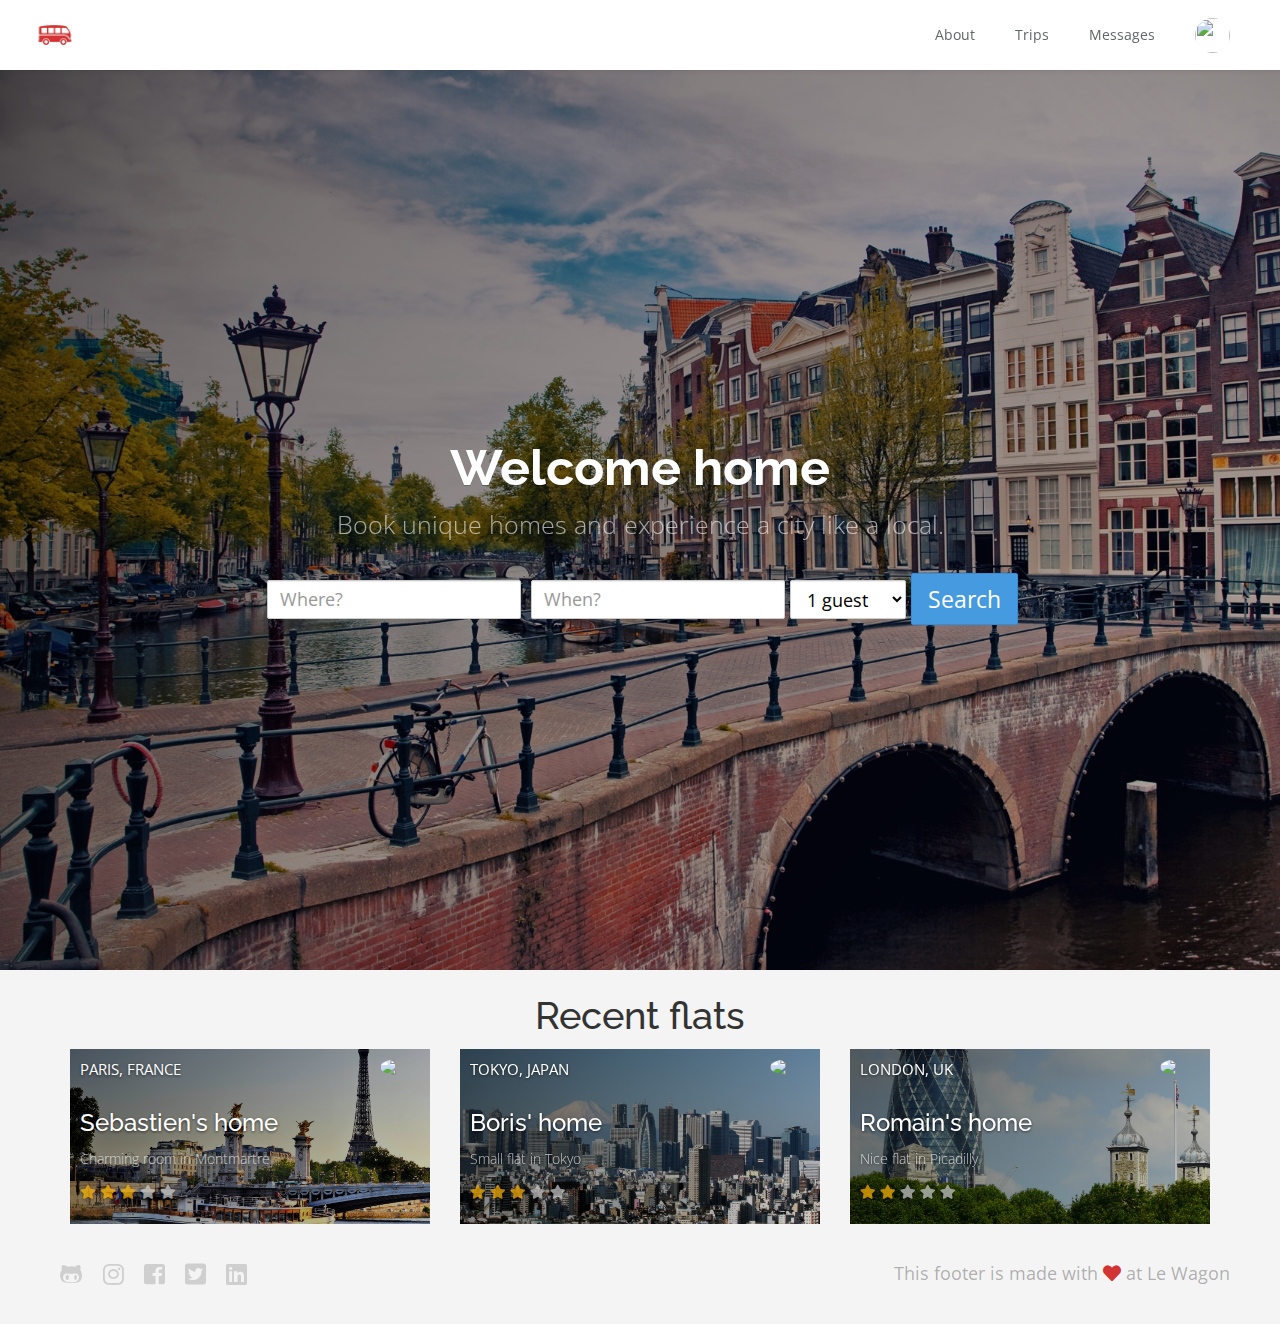
==== commit bf8f5ccb: "Automated commit at 2018-10-29 17:09:17 UTC by middleman-deploy 2.0.0-alpha" ====
--- a/index.html
+++ b/index.html
@@ -7,20 +7,154 @@
           content="width=device-width, initial-scale=1, shrink-to-fit=no">
     <!-- Use the title from a page's frontmatter if it has one -->
     <title>Le Wagon - Middleman</title>
-    <link href="stylesheets/application-2da639f4.css" rel="stylesheet" />
+    <link href="stylesheets/application-bf18e160.css" rel="stylesheet" />
     <script src="javascripts/application-93de88c9.js"></script>
     <link href="images/favicon-f15af148.png" rel="icon" type="image/png" />
   </head>
   <body>
-    <div id="home">
-  <div class="home-content">
-    <img src="images/logo-acc9c0ec.png" width="200" alt="Logo" />
-    <p>
-      Middleman is now running!
-    </p>
-    <p class="about">
-      <a href="about.html">More about this template</a>
-    </p>
+    <div class="navbar-wagon">
+  <!-- Logo -->
+  <a href="/">
+    <img src="images/logo-acc9c0ec.png" class="navbar-wagon-brand" alt="Logo" />
+  </a>
+
+  <!-- Right Navigation -->
+  <div class="navbar-wagon-right hidden-xs hidden-sm">
+
+    <a href="" class="navbar-wagon-item navbar-wagon-link">About</a>
+    <a href="" class="navbar-wagon-item navbar-wagon-link">Trips</a>
+    <a href="" class="navbar-wagon-item navbar-wagon-link">Messages</a>
+
+    <!-- Profile picture with dropdown list -->
+    <div class="navbar-wagon-item">
+      <div class="dropdown">
+        <img src="https://kitt.lewagon.com/placeholder/users/vishizaki" class="avatar dropdown-toggle" id="navbar-wagon-menu" data-toggle="dropdown">
+        <ul class="dropdown-menu dropdown-menu-right navbar-wagon-dropdown-menu">
+          <li><a href="#">Profile</a></li>
+          <li><a href="#">Dashboard</a></li>
+          <li><a href="#">Log Out</a></li>
+        </ul>
+      </div>
+    </div>
+  </div>
+
+  <!-- Dropdown appearing on mobile only -->
+  <div class="navbar-wagon-item hidden-md hidden-lg">
+    <div class="dropdown">
+      <i class="fa fa-bars dropdown-toggle" data-toggle="dropdown"></i>
+      <ul class="dropdown-menu dropdown-menu-right navbar-wagon-dropdown-menu">
+        <li><a href="#">Host</a></li>
+        <li><a href="#">Trips</a></li>
+        <li><a href="#">Messagese</a></li>
+      </ul>
+    </div>
+  </div>
+</div>
+
+      <!-- card content -->
+<div class="banner" style="background-image: linear-gradient(-225deg, rgba(0,0,0,0.6) 0%, rgba(0,0,0,0.2) 100%), url(images/amsterdam-a338ce74.jpeg)">
+  <div class="banner-content">
+    <h1>Welcome home</h1>
+    <p>Book unique homes and experience a city like a local.</p>
+      <form class="form-inline">
+        <div class="form-group">
+          <label for="form-where"></label>
+          <input type="text" class="form-control" id="form-where" placeholder="Where?">
+        </div>
+        <div class="form-group">
+          <label for="form-when"></label>
+          <input type="text" class="form-control" id="form-when" placeholder="When?">
+        </div>
+        <div class="form-group">
+<!--           <label for="form-when"></label>
+          <input type="text" class="form-control" id="form-when" placeholder="When?"> -->
+          <select name="guests" class="form-control">
+            <option value="1guest">1 guest</option>
+            <option value="2guest">2 guests</option>
+            <option value="3guest">3 guests</option>
+          </select>
+        </div>
+        <button type="submit" class="btn btn-primary btn-lg">Search</button>
+      </form>
+  </div>
+</div>
+
+
+  <h2 class="text-center">Recent flats</h2>
+
+<div class="container">
+  <div class="row">
+    <div class="col-xs-12 col-sm-4">
+      <!-- insert <div class="card"> -->
+      <div class="card" style="background-image: linear-gradient(-225deg, rgba(0,0,0,0.6) 0%, rgba(0,0,0,0.2) 100%), url(images/paris-1f6c9204.jpeg)">
+        <div class="card-category">PARIS, FRANCE</div>
+        <div class="card-description">
+          <h2>Sebastien's home</h2>
+          <p>Charming room in Montmartre</p>
+          <p class="rating">
+                <i class="fa fa-star" style="color: #ffb400"></i>
+                <i class="fa fa-star" style="color: #ffb400"></i>
+                <i class="fa fa-star" style="color: #ffb400"></i>
+                <i class="fa fa-star" style="color: #cacccd"></i>
+                <i class="fa fa-star" style="color: #cacccd"></i>
+            </p>
+        </div>
+        <img class="card-user" src="https://kitt.lewagon.com/placeholder/users/tgenaitay">
+        <a class="card-link" href="#" ></a>
+      </div>
+    </div>
+    <div class="col-xs-12 col-sm-4">
+      <!-- insert <div class="card"> -->
+      <div class="card" style="background-image: linear-gradient(-225deg, rgba(0,0,0,0.6) 0%, rgba(0,0,0,0.2) 100%), url(images/tokyo-3ead42a0.jpeg)">
+        <div class="card-category">TOKYO, JAPAN</div>
+        <div class="card-description">
+          <h2>Boris' home</h2>
+          <p>Small flat in Tokyo</p>
+          <p class="rating">
+                <i class="fa fa-star" style="color: #ffb400"></i>
+                <i class="fa fa-star" style="color: #ffb400"></i>
+                <i class="fa fa-star" style="color: #ffb400"></i>
+                <i class="fa fa-star" style="color: #cacccd"></i>
+                <i class="fa fa-star" style="color: #cacccd"></i>
+            </p>
+        </div>
+        <img class="card-user" src="https://kitt.lewagon.com/placeholder/users/tgenaitay">
+        <a class="card-link" href="#" ></a>
+      </div>
+    </div>
+    <div class="col-xs-12 col-sm-4">
+      <!-- insert <div class="card"> -->
+      <div class="card" style="background-image: linear-gradient(-225deg, rgba(0,0,0,0.6) 0%, rgba(0,0,0,0.2) 100%), url(images/london-55b4e594.jpeg)">
+        <div class="card-category">LONDON, UK</div>
+        <div class="card-description">
+          <h2>Romain's home</h2>
+          <p>Nice flat in Picadilly</p>
+          <p class="rating">
+                <i class="fa fa-star" style="color: #ffb400"></i>
+                <i class="fa fa-star" style="color: #ffb400"></i>
+                <i class="fa fa-star" style="color: #cacccd"></i>
+                <i class="fa fa-star" style="color: #cacccd"></i>
+                <i class="fa fa-star" style="color: #cacccd"></i>
+            </p>
+        </div>
+        <img class="card-user" src="https://kitt.lewagon.com/placeholder/users/tgenaitay">
+        <a class="card-link" href="#" ></a>
+      </div>
+    </div>
+  </div>
+</div>
+
+
+    <div class="footer">
+  <div class="footer-links">
+    <a href="#"><i class="fab fa-github-alt"></i></a>
+    <a href="#"><i class="fab fa-instagram"></i></a>
+    <a href="#"><i class="fab fa-facebook-square"></i></a>
+    <a href="#"><i class="fab fa-twitter-square"></i></a>
+    <a href="#"><i class="fab fa-linkedin"></i></a>
+  </div>
+  <div class="footer-copyright">
+    This footer is made with <i class="fa fa-heart"></i> at Le Wagon
   </div>
 </div>
 
--- a/stylesheets/application-bf18e160.css
+++ b/stylesheets/application-bf18e160.css
@@ -0,0 +1,8 @@
+@import url("https://fonts.googleapis.com/css?family=Open+Sans:400,300,700|Raleway:400,100,300,700,500");/*!
+ * Bootstrap v3.3.7 (http://getbootstrap.com)
+ * Copyright 2011-2016 Twitter, Inc.
+ * Licensed under MIT (https://github.com/twbs/bootstrap/blob/master/LICENSE)
+ *//*! normalize.css v3.0.3 | MIT License | github.com/necolas/normalize.css */html{font-family:sans-serif;-ms-text-size-adjust:100%;-webkit-text-size-adjust:100%}body{margin:0}article,aside,details,figcaption,figure,footer,header,hgroup,main,menu,nav,section,summary{display:block}audio,canvas,progress,video{display:inline-block;vertical-align:baseline}audio:not([controls]){display:none;height:0}[hidden],template{display:none}a{background-color:transparent}a:active,a:hover{outline:0}abbr[title]{border-bottom:1px dotted}b,strong{font-weight:bold}dfn{font-style:italic}h1{font-size:2em;margin:0.67em 0}mark{background:#ff0;color:#000}small{font-size:80%}sub,sup{font-size:75%;line-height:0;position:relative;vertical-align:baseline}sup{top:-0.5em}sub{bottom:-0.25em}img{border:0}svg:not(:root){overflow:hidden}figure{margin:1em 40px}hr{-webkit-box-sizing:content-box;box-sizing:content-box;height:0}pre{overflow:auto}code,kbd,pre,samp{font-family:monospace, monospace;font-size:1em}button,input,optgroup,select,textarea{color:inherit;font:inherit;margin:0}button{overflow:visible}button,select{text-transform:none}button,html input[type="button"],input[type="reset"],input[type="submit"]{-webkit-appearance:button;cursor:pointer}button[disabled],html input[disabled]{cursor:default}button::-moz-focus-inner,input::-moz-focus-inner{border:0;padding:0}input{line-height:normal}input[type="checkbox"],input[type="radio"]{-webkit-box-sizing:border-box;box-sizing:border-box;padding:0}input[type="number"]::-webkit-inner-spin-button,input[type="number"]::-webkit-outer-spin-button{height:auto}input[type="search"]{-webkit-appearance:textfield;-webkit-box-sizing:content-box;box-sizing:content-box}input[type="search"]::-webkit-search-cancel-button,input[type="search"]::-webkit-search-decoration{-webkit-appearance:none}fieldset{border:1px solid #c0c0c0;margin:0 2px;padding:0.35em 0.625em 0.75em}legend{border:0;padding:0}textarea{overflow:auto}optgroup{font-weight:bold}table{border-collapse:collapse;border-spacing:0}td,th{padding:0}/*! Source: https://github.com/h5bp/html5-boilerplate/blob/master/src/css/main.css */@media print{*,*:before,*:after{background:transparent !important;color:#000 !important;-webkit-box-shadow:none !important;box-shadow:none !important;text-shadow:none !important}a,a:visited{text-decoration:underline}a[href]:after{content:" (" attr(href) ")"}abbr[title]:after{content:" (" attr(title) ")"}a[href^="#"]:after,a[href^="javascript:"]:after{content:""}pre,blockquote{border:1px solid #999;page-break-inside:avoid}thead{display:table-header-group}tr,img{page-break-inside:avoid}img{max-width:100% !important}p,h2,h3{orphans:3;widows:3}h2,h3{page-break-after:avoid}.navbar{display:none}.btn>.caret,.dropup>.btn>.caret{border-top-color:#000 !important}.label{border:1px solid #000}.table{border-collapse:collapse !important}.table td,.table th{background-color:#fff !important}.table-bordered th,.table-bordered td{border:1px solid #ddd !important}}@font-face{font-family:'Glyphicons Halflings';src:url("../assets/bootstrap/glyphicons-halflings-regular-86b6f62b.eot");src:url("../assets/bootstrap/glyphicons-halflings-regular-86b6f62b.eot?#iefix") format("embedded-opentype"),url("../assets/bootstrap/glyphicons-halflings-regular-ca35b697.woff2") format("woff2"),url("../assets/bootstrap/glyphicons-halflings-regular-278e49a8.woff") format("woff"),url("../assets/bootstrap/glyphicons-halflings-regular-44bc1850.ttf") format("truetype"),url("../assets/bootstrap/glyphicons-halflings-regular-de51a849.svg#glyphicons_halflingsregular") format("svg")}.glyphicon{position:relative;top:1px;display:inline-block;font-family:'Glyphicons Halflings';font-style:normal;font-weight:normal;line-height:1;-webkit-font-smoothing:antialiased;-moz-osx-font-smoothing:grayscale}.glyphicon-asterisk:before{content:"\002a"}.glyphicon-plus:before{content:"\002b"}.glyphicon-euro:before,.glyphicon-eur:before{content:"\20ac"}.glyphicon-minus:before{content:"\2212"}.glyphicon-cloud:before{content:"\2601"}.glyphicon-envelope:before{content:"\2709"}.glyphicon-pencil:before{content:"\270f"}.glyphicon-glass:before{content:"\e001"}.glyphicon-music:before{content:"\e002"}.glyphicon-search:before{content:"\e003"}.glyphicon-heart:before{content:"\e005"}.glyphicon-star:before{content:"\e006"}.glyphicon-star-empty:before{content:"\e007"}.glyphicon-user:before{content:"\e008"}.glyphicon-film:before{content:"\e009"}.glyphicon-th-large:before{content:"\e010"}.glyphicon-th:before{content:"\e011"}.glyphicon-th-list:before{content:"\e012"}.glyphicon-ok:before{content:"\e013"}.glyphicon-remove:before{content:"\e014"}.glyphicon-zoom-in:before{content:"\e015"}.glyphicon-zoom-out:before{content:"\e016"}.glyphicon-off:before{content:"\e017"}.glyphicon-signal:before{content:"\e018"}.glyphicon-cog:before{content:"\e019"}.glyphicon-trash:before{content:"\e020"}.glyphicon-home:before{content:"\e021"}.glyphicon-file:before{content:"\e022"}.glyphicon-time:before{content:"\e023"}.glyphicon-road:before{content:"\e024"}.glyphicon-download-alt:before{content:"\e025"}.glyphicon-download:before{content:"\e026"}.glyphicon-upload:before{content:"\e027"}.glyphicon-inbox:before{content:"\e028"}.glyphicon-play-circle:before{content:"\e029"}.glyphicon-repeat:before{content:"\e030"}.glyphicon-refresh:before{content:"\e031"}.glyphicon-list-alt:before{content:"\e032"}.glyphicon-lock:before{content:"\e033"}.glyphicon-flag:before{content:"\e034"}.glyphicon-headphones:before{content:"\e035"}.glyphicon-volume-off:before{content:"\e036"}.glyphicon-volume-down:before{content:"\e037"}.glyphicon-volume-up:before{content:"\e038"}.glyphicon-qrcode:before{content:"\e039"}.glyphicon-barcode:before{content:"\e040"}.glyphicon-tag:before{content:"\e041"}.glyphicon-tags:before{content:"\e042"}.glyphicon-book:before{content:"\e043"}.glyphicon-bookmark:before{content:"\e044"}.glyphicon-print:before{content:"\e045"}.glyphicon-camera:before{content:"\e046"}.glyphicon-font:before{content:"\e047"}.glyphicon-bold:before{content:"\e048"}.glyphicon-italic:before{content:"\e049"}.glyphicon-text-height:before{content:"\e050"}.glyphicon-text-width:before{content:"\e051"}.glyphicon-align-left:before{content:"\e052"}.glyphicon-align-center:before{content:"\e053"}.glyphicon-align-right:before{content:"\e054"}.glyphicon-align-justify:before{content:"\e055"}.glyphicon-list:before{content:"\e056"}.glyphicon-indent-left:before{content:"\e057"}.glyphicon-indent-right:before{content:"\e058"}.glyphicon-facetime-video:before{content:"\e059"}.glyphicon-picture:before{content:"\e060"}.glyphicon-map-marker:before{content:"\e062"}.glyphicon-adjust:before{content:"\e063"}.glyphicon-tint:before{content:"\e064"}.glyphicon-edit:before{content:"\e065"}.glyphicon-share:before{content:"\e066"}.glyphicon-check:before{content:"\e067"}.glyphicon-move:before{content:"\e068"}.glyphicon-step-backward:before{content:"\e069"}.glyphicon-fast-backward:before{content:"\e070"}.glyphicon-backward:before{content:"\e071"}.glyphicon-play:before{content:"\e072"}.glyphicon-pause:before{content:"\e073"}.glyphicon-stop:before{content:"\e074"}.glyphicon-forward:before{content:"\e075"}.glyphicon-fast-forward:before{content:"\e076"}.glyphicon-step-forward:before{content:"\e077"}.glyphicon-eject:before{content:"\e078"}.glyphicon-chevron-left:before{content:"\e079"}.glyphicon-chevron-right:before{content:"\e080"}.glyphicon-plus-sign:before{content:"\e081"}.glyphicon-minus-sign:before{content:"\e082"}.glyphicon-remove-sign:before{content:"\e083"}.glyphicon-ok-sign:before{content:"\e084"}.glyphicon-question-sign:before{content:"\e085"}.glyphicon-info-sign:before{content:"\e086"}.glyphicon-screenshot:before{content:"\e087"}.glyphicon-remove-circle:before{content:"\e088"}.glyphicon-ok-circle:before{content:"\e089"}.glyphicon-ban-circle:before{content:"\e090"}.glyphicon-arrow-left:before{content:"\e091"}.glyphicon-arrow-right:before{content:"\e092"}.glyphicon-arrow-up:before{content:"\e093"}.glyphicon-arrow-down:before{content:"\e094"}.glyphicon-share-alt:before{content:"\e095"}.glyphicon-resize-full:before{content:"\e096"}.glyphicon-resize-small:before{content:"\e097"}.glyphicon-exclamation-sign:before{content:"\e101"}.glyphicon-gift:before{content:"\e102"}.glyphicon-leaf:before{content:"\e103"}.glyphicon-fire:before{content:"\e104"}.glyphicon-eye-open:before{content:"\e105"}.glyphicon-eye-close:before{content:"\e106"}.glyphicon-warning-sign:before{content:"\e107"}.glyphicon-plane:before{content:"\e108"}.glyphicon-calendar:before{content:"\e109"}.glyphicon-random:before{content:"\e110"}.glyphicon-comment:before{content:"\e111"}.glyphicon-magnet:before{content:"\e112"}.glyphicon-chevron-up:before{content:"\e113"}.glyphicon-chevron-down:before{content:"\e114"}.glyphicon-retweet:before{content:"\e115"}.glyphicon-shopping-cart:before{content:"\e116"}.glyphicon-folder-close:before{content:"\e117"}.glyphicon-folder-open:before{content:"\e118"}.glyphicon-resize-vertical:before{content:"\e119"}.glyphicon-resize-horizontal:before{content:"\e120"}.glyphicon-hdd:before{content:"\e121"}.glyphicon-bullhorn:before{content:"\e122"}.glyphicon-bell:before{content:"\e123"}.glyphicon-certificate:before{content:"\e124"}.glyphicon-thumbs-up:before{content:"\e125"}.glyphicon-thumbs-down:before{content:"\e126"}.glyphicon-hand-right:before{content:"\e127"}.glyphicon-hand-left:before{content:"\e128"}.glyphicon-hand-up:before{content:"\e129"}.glyphicon-hand-down:before{content:"\e130"}.glyphicon-circle-arrow-right:before{content:"\e131"}.glyphicon-circle-arrow-left:before{content:"\e132"}.glyphicon-circle-arrow-up:before{content:"\e133"}.glyphicon-circle-arrow-down:before{content:"\e134"}.glyphicon-globe:before{content:"\e135"}.glyphicon-wrench:before{content:"\e136"}.glyphicon-tasks:before{content:"\e137"}.glyphicon-filter:before{content:"\e138"}.glyphicon-briefcase:before{content:"\e139"}.glyphicon-fullscreen:before{content:"\e140"}.glyphicon-dashboard:before{content:"\e141"}.glyphicon-paperclip:before{content:"\e142"}.glyphicon-heart-empty:before{content:"\e143"}.glyphicon-link:before{content:"\e144"}.glyphicon-phone:before{content:"\e145"}.glyphicon-pushpin:before{content:"\e146"}.glyphicon-usd:before{content:"\e148"}.glyphicon-gbp:before{content:"\e149"}.glyphicon-sort:before{content:"\e150"}.glyphicon-sort-by-alphabet:before{content:"\e151"}.glyphicon-sort-by-alphabet-alt:before{content:"\e152"}.glyphicon-sort-by-order:before{content:"\e153"}.glyphicon-sort-by-order-alt:before{content:"\e154"}.glyphicon-sort-by-attributes:before{content:"\e155"}.glyphicon-sort-by-attributes-alt:before{content:"\e156"}.glyphicon-unchecked:before{content:"\e157"}.glyphicon-expand:before{content:"\e158"}.glyphicon-collapse-down:before{content:"\e159"}.glyphicon-collapse-up:before{content:"\e160"}.glyphicon-log-in:before{content:"\e161"}.glyphicon-flash:before{content:"\e162"}.glyphicon-log-out:before{content:"\e163"}.glyphicon-new-window:before{content:"\e164"}.glyphicon-record:before{content:"\e165"}.glyphicon-save:before{content:"\e166"}.glyphicon-open:before{content:"\e167"}.glyphicon-saved:before{content:"\e168"}.glyphicon-import:before{content:"\e169"}.glyphicon-export:before{content:"\e170"}.glyphicon-send:before{content:"\e171"}.glyphicon-floppy-disk:before{content:"\e172"}.glyphicon-floppy-saved:before{content:"\e173"}.glyphicon-floppy-remove:before{content:"\e174"}.glyphicon-floppy-save:before{content:"\e175"}.glyphicon-floppy-open:before{content:"\e176"}.glyphicon-credit-card:before{content:"\e177"}.glyphicon-transfer:before{content:"\e178"}.glyphicon-cutlery:before{content:"\e179"}.glyphicon-header:before{content:"\e180"}.glyphicon-compressed:before{content:"\e181"}.glyphicon-earphone:before{content:"\e182"}.glyphicon-phone-alt:before{content:"\e183"}.glyphicon-tower:before{content:"\e184"}.glyphicon-stats:before{content:"\e185"}.glyphicon-sd-video:before{content:"\e186"}.glyphicon-hd-video:before{content:"\e187"}.glyphicon-subtitles:before{content:"\e188"}.glyphicon-sound-stereo:before{content:"\e189"}.glyphicon-sound-dolby:before{content:"\e190"}.glyphicon-sound-5-1:before{content:"\e191"}.glyphicon-sound-6-1:before{content:"\e192"}.glyphicon-sound-7-1:before{content:"\e193"}.glyphicon-copyright-mark:before{content:"\e194"}.glyphicon-registration-mark:before{content:"\e195"}.glyphicon-cloud-download:before{content:"\e197"}.glyphicon-cloud-upload:before{content:"\e198"}.glyphicon-tree-conifer:before{content:"\e199"}.glyphicon-tree-deciduous:before{content:"\e200"}.glyphicon-cd:before{content:"\e201"}.glyphicon-save-file:before{content:"\e202"}.glyphicon-open-file:before{content:"\e203"}.glyphicon-level-up:before{content:"\e204"}.glyphicon-copy:before{content:"\e205"}.glyphicon-paste:before{content:"\e206"}.glyphicon-alert:before{content:"\e209"}.glyphicon-equalizer:before{content:"\e210"}.glyphicon-king:before{content:"\e211"}.glyphicon-queen:before{content:"\e212"}.glyphicon-pawn:before{content:"\e213"}.glyphicon-bishop:before{content:"\e214"}.glyphicon-knight:before{content:"\e215"}.glyphicon-baby-formula:before{content:"\e216"}.glyphicon-tent:before{content:"\26fa"}.glyphicon-blackboard:before{content:"\e218"}.glyphicon-bed:before{content:"\e219"}.glyphicon-apple:before{content:"\f8ff"}.glyphicon-erase:before{content:"\e221"}.glyphicon-hourglass:before{content:"\231b"}.glyphicon-lamp:before{content:"\e223"}.glyphicon-duplicate:before{content:"\e224"}.glyphicon-piggy-bank:before{content:"\e225"}.glyphicon-scissors:before{content:"\e226"}.glyphicon-bitcoin:before{content:"\e227"}.glyphicon-btc:before{content:"\e227"}.glyphicon-xbt:before{content:"\e227"}.glyphicon-yen:before{content:"\00a5"}.glyphicon-jpy:before{content:"\00a5"}.glyphicon-ruble:before{content:"\20bd"}.glyphicon-rub:before{content:"\20bd"}.glyphicon-scale:before{content:"\e230"}.glyphicon-ice-lolly:before{content:"\e231"}.glyphicon-ice-lolly-tasted:before{content:"\e232"}.glyphicon-education:before{content:"\e233"}.glyphicon-option-horizontal:before{content:"\e234"}.glyphicon-option-vertical:before{content:"\e235"}.glyphicon-menu-hamburger:before{content:"\e236"}.glyphicon-modal-window:before{content:"\e237"}.glyphicon-oil:before{content:"\e238"}.glyphicon-grain:before{content:"\e239"}.glyphicon-sunglasses:before{content:"\e240"}.glyphicon-text-size:before{content:"\e241"}.glyphicon-text-color:before{content:"\e242"}.glyphicon-text-background:before{content:"\e243"}.glyphicon-object-align-top:before{content:"\e244"}.glyphicon-object-align-bottom:before{content:"\e245"}.glyphicon-object-align-horizontal:before{content:"\e246"}.glyphicon-object-align-left:before{content:"\e247"}.glyphicon-object-align-vertical:before{content:"\e248"}.glyphicon-object-align-right:before{content:"\e249"}.glyphicon-triangle-right:before{content:"\e250"}.glyphicon-triangle-left:before{content:"\e251"}.glyphicon-triangle-bottom:before{content:"\e252"}.glyphicon-triangle-top:before{content:"\e253"}.glyphicon-console:before{content:"\e254"}.glyphicon-superscript:before{content:"\e255"}.glyphicon-subscript:before{content:"\e256"}.glyphicon-menu-left:before{content:"\e257"}.glyphicon-menu-right:before{content:"\e258"}.glyphicon-menu-down:before{content:"\e259"}.glyphicon-menu-up:before{content:"\e260"}*{-webkit-box-sizing:border-box;box-sizing:border-box}*:before,*:after{-webkit-box-sizing:border-box;box-sizing:border-box}html{font-size:10px;-webkit-tap-highlight-color:transparent}body{font-family:"Open Sans", "Helvetica", "sans-serif";font-size:18px;line-height:1.42857143;color:#333333;background-color:#F4F4F4}input,button,select,textarea{font-family:inherit;font-size:inherit;line-height:inherit}a{color:#469AE0;text-decoration:none}a:hover,a:focus{color:#1f74ba;text-decoration:underline}a:focus{outline:5px auto -webkit-focus-ring-color;outline-offset:-2px}figure{margin:0}img{vertical-align:middle}.img-responsive{display:block;max-width:100%;height:auto}.img-rounded{border-radius:2px}.img-thumbnail{padding:4px;line-height:1.42857143;background-color:#F4F4F4;border:1px solid #ddd;border-radius:2px;-webkit-transition:all 0.2s ease-in-out;transition:all 0.2s ease-in-out;display:inline-block;max-width:100%;height:auto}.img-circle{border-radius:50%}hr{margin-top:25px;margin-bottom:25px;border:0;border-top:1px solid #eeeeee}.sr-only{position:absolute;width:1px;height:1px;margin:-1px;padding:0;overflow:hidden;clip:rect(0, 0, 0, 0);border:0}.sr-only-focusable:active,.sr-only-focusable:focus{position:static;width:auto;height:auto;margin:0;overflow:visible;clip:auto}[role="button"]{cursor:pointer}h1,h2,h3,h4,h5,h6,.h1,.h2,.h3,.h4,.h5,.h6{font-family:"Raleway", "Helvetica", "sans-serif";font-weight:500;line-height:1.1;color:inherit}h1 small,h1 .small,h2 small,h2 .small,h3 small,h3 .small,h4 small,h4 .small,h5 small,h5 .small,h6 small,h6 .small,.h1 small,.h1 .small,.h2 small,.h2 .small,.h3 small,.h3 .small,.h4 small,.h4 .small,.h5 small,.h5 .small,.h6 small,.h6 .small{font-weight:normal;line-height:1;color:#777777}h1,.h1,h2,.h2,h3,.h3{margin-top:25px;margin-bottom:12.5px}h1 small,h1 .small,.h1 small,.h1 .small,h2 small,h2 .small,.h2 small,.h2 .small,h3 small,h3 .small,.h3 small,.h3 .small{font-size:65%}h4,.h4,h5,.h5,h6,.h6{margin-top:12.5px;margin-bottom:12.5px}h4 small,h4 .small,.h4 small,.h4 .small,h5 small,h5 .small,.h5 small,.h5 .small,h6 small,h6 .small,.h6 small,.h6 .small{font-size:75%}h1,.h1{font-size:46px}h2,.h2{font-size:38px}h3,.h3{font-size:31px}h4,.h4{font-size:23px}h5,.h5{font-size:18px}h6,.h6{font-size:16px}p{margin:0 0 12.5px}.lead{margin-bottom:25px;font-size:20px;font-weight:300;line-height:1.4}@media (min-width: 768px){.lead{font-size:27px}}small,.small{font-size:88%}mark,.mark{background-color:#fcf8e3;padding:.2em}.text-left{text-align:left}.text-right{text-align:right}.text-center{text-align:center}.text-justify{text-align:justify}.text-nowrap{white-space:nowrap}.text-lowercase{text-transform:lowercase}.text-uppercase,.initialism{text-transform:uppercase}.text-capitalize{text-transform:capitalize}.text-muted{color:#777777}.text-primary{color:#469AE0}a.text-primary:hover,a.text-primary:focus{color:#2381d0}.text-success{color:#3c763d}a.text-success:hover,a.text-success:focus{color:#2b542c}.text-info{color:#31708f}a.text-info:hover,a.text-info:focus{color:#245269}.text-warning{color:#8a6d3b}a.text-warning:hover,a.text-warning:focus{color:#66512c}.text-danger{color:#a94442}a.text-danger:hover,a.text-danger:focus{color:#843534}.bg-primary{color:#fff}.bg-primary{background-color:#469AE0}a.bg-primary:hover,a.bg-primary:focus{background-color:#2381d0}.bg-success{background-color:#dff0d8}a.bg-success:hover,a.bg-success:focus{background-color:#c1e2b3}.bg-info{background-color:#d9edf7}a.bg-info:hover,a.bg-info:focus{background-color:#afd9ee}.bg-warning{background-color:#fcf8e3}a.bg-warning:hover,a.bg-warning:focus{background-color:#f7ecb5}.bg-danger{background-color:#f2dede}a.bg-danger:hover,a.bg-danger:focus{background-color:#e4b9b9}.page-header{padding-bottom:11.5px;margin:50px 0 25px;border-bottom:1px solid #eeeeee}ul,ol{margin-top:0;margin-bottom:12.5px}ul ul,ul ol,ol ul,ol ol{margin-bottom:0}.list-unstyled{padding-left:0;list-style:none}.list-inline{padding-left:0;list-style:none;margin-left:-5px}.list-inline>li{display:inline-block;padding-left:5px;padding-right:5px}dl{margin-top:0;margin-bottom:25px}dt,dd{line-height:1.42857143}dt{font-weight:bold}dd{margin-left:0}.dl-horizontal dd:before,.dl-horizontal dd:after{content:" ";display:table}.dl-horizontal dd:after{clear:both}@media (min-width: 768px){.dl-horizontal dt{float:left;width:160px;clear:left;text-align:right;overflow:hidden;text-overflow:ellipsis;white-space:nowrap}.dl-horizontal dd{margin-left:180px}}abbr[title],abbr[data-original-title]{cursor:help;border-bottom:1px dotted #777777}.initialism{font-size:90%}blockquote{padding:12.5px 25px;margin:0 0 25px;font-size:22.5px;border-left:5px solid #eeeeee}blockquote p:last-child,blockquote ul:last-child,blockquote ol:last-child{margin-bottom:0}blockquote footer,blockquote small,blockquote .small{display:block;font-size:80%;line-height:1.42857143;color:#777777}blockquote footer:before,blockquote small:before,blockquote .small:before{content:'\2014 \00A0'}.blockquote-reverse,blockquote.pull-right{padding-right:15px;padding-left:0;border-right:5px solid #eeeeee;border-left:0;text-align:right}.blockquote-reverse footer:before,.blockquote-reverse small:before,.blockquote-reverse .small:before,blockquote.pull-right footer:before,blockquote.pull-right small:before,blockquote.pull-right .small:before{content:''}.blockquote-reverse footer:after,.blockquote-reverse small:after,.blockquote-reverse .small:after,blockquote.pull-right footer:after,blockquote.pull-right small:after,blockquote.pull-right .small:after{content:'\00A0 \2014'}address{margin-bottom:25px;font-style:normal;line-height:1.42857143}code,kbd,pre,samp{font-family:Menlo, Monaco, Consolas, "Courier New", monospace}code{padding:2px 4px;font-size:90%;color:#c7254e;background-color:#f9f2f4;border-radius:2px}kbd{padding:2px 4px;font-size:90%;color:#fff;background-color:#333;border-radius:2px;-webkit-box-shadow:inset 0 -1px 0 rgba(0,0,0,0.25);box-shadow:inset 0 -1px 0 rgba(0,0,0,0.25)}kbd kbd{padding:0;font-size:100%;font-weight:bold;-webkit-box-shadow:none;box-shadow:none}pre{display:block;padding:12px;margin:0 0 12.5px;font-size:17px;line-height:1.42857143;word-break:break-all;word-wrap:break-word;color:#333333;background-color:#f5f5f5;border:1px solid #ccc;border-radius:2px}pre code{padding:0;font-size:inherit;color:inherit;white-space:pre-wrap;background-color:transparent;border-radius:0}.pre-scrollable{max-height:340px;overflow-y:scroll}.container{margin-right:auto;margin-left:auto;padding-left:15px;padding-right:15px}.container:before,.container:after{content:" ";display:table}.container:after{clear:both}@media (min-width: 768px){.container{width:750px}}@media (min-width: 992px){.container{width:970px}}@media (min-width: 1200px){.container{width:1170px}}.container-fluid{margin-right:auto;margin-left:auto;padding-left:15px;padding-right:15px}.container-fluid:before,.container-fluid:after{content:" ";display:table}.container-fluid:after{clear:both}.row{margin-left:-15px;margin-right:-15px}.row:before,.row:after{content:" ";display:table}.row:after{clear:both}.col-xs-1,.col-sm-1,.col-md-1,.col-lg-1,.col-xs-2,.col-sm-2,.col-md-2,.col-lg-2,.col-xs-3,.col-sm-3,.col-md-3,.col-lg-3,.col-xs-4,.col-sm-4,.col-md-4,.col-lg-4,.col-xs-5,.col-sm-5,.col-md-5,.col-lg-5,.col-xs-6,.col-sm-6,.col-md-6,.col-lg-6,.col-xs-7,.col-sm-7,.col-md-7,.col-lg-7,.col-xs-8,.col-sm-8,.col-md-8,.col-lg-8,.col-xs-9,.col-sm-9,.col-md-9,.col-lg-9,.col-xs-10,.col-sm-10,.col-md-10,.col-lg-10,.col-xs-11,.col-sm-11,.col-md-11,.col-lg-11,.col-xs-12,.col-sm-12,.col-md-12,.col-lg-12{position:relative;min-height:1px;padding-left:15px;padding-right:15px}.col-xs-1,.col-xs-2,.col-xs-3,.col-xs-4,.col-xs-5,.col-xs-6,.col-xs-7,.col-xs-8,.col-xs-9,.col-xs-10,.col-xs-11,.col-xs-12{float:left}.col-xs-1{width:8.33333333%}.col-xs-2{width:16.66666667%}.col-xs-3{width:25%}.col-xs-4{width:33.33333333%}.col-xs-5{width:41.66666667%}.col-xs-6{width:50%}.col-xs-7{width:58.33333333%}.col-xs-8{width:66.66666667%}.col-xs-9{width:75%}.col-xs-10{width:83.33333333%}.col-xs-11{width:91.66666667%}.col-xs-12{width:100%}.col-xs-pull-0{right:auto}.col-xs-pull-1{right:8.33333333%}.col-xs-pull-2{right:16.66666667%}.col-xs-pull-3{right:25%}.col-xs-pull-4{right:33.33333333%}.col-xs-pull-5{right:41.66666667%}.col-xs-pull-6{right:50%}.col-xs-pull-7{right:58.33333333%}.col-xs-pull-8{right:66.66666667%}.col-xs-pull-9{right:75%}.col-xs-pull-10{right:83.33333333%}.col-xs-pull-11{right:91.66666667%}.col-xs-pull-12{right:100%}.col-xs-push-0{left:auto}.col-xs-push-1{left:8.33333333%}.col-xs-push-2{left:16.66666667%}.col-xs-push-3{left:25%}.col-xs-push-4{left:33.33333333%}.col-xs-push-5{left:41.66666667%}.col-xs-push-6{left:50%}.col-xs-push-7{left:58.33333333%}.col-xs-push-8{left:66.66666667%}.col-xs-push-9{left:75%}.col-xs-push-10{left:83.33333333%}.col-xs-push-11{left:91.66666667%}.col-xs-push-12{left:100%}.col-xs-offset-0{margin-left:0%}.col-xs-offset-1{margin-left:8.33333333%}.col-xs-offset-2{margin-left:16.66666667%}.col-xs-offset-3{margin-left:25%}.col-xs-offset-4{margin-left:33.33333333%}.col-xs-offset-5{margin-left:41.66666667%}.col-xs-offset-6{margin-left:50%}.col-xs-offset-7{margin-left:58.33333333%}.col-xs-offset-8{margin-left:66.66666667%}.col-xs-offset-9{margin-left:75%}.col-xs-offset-10{margin-left:83.33333333%}.col-xs-offset-11{margin-left:91.66666667%}.col-xs-offset-12{margin-left:100%}@media (min-width: 768px){.col-sm-1,.col-sm-2,.col-sm-3,.col-sm-4,.col-sm-5,.col-sm-6,.col-sm-7,.col-sm-8,.col-sm-9,.col-sm-10,.col-sm-11,.col-sm-12{float:left}.col-sm-1{width:8.33333333%}.col-sm-2{width:16.66666667%}.col-sm-3{width:25%}.col-sm-4{width:33.33333333%}.col-sm-5{width:41.66666667%}.col-sm-6{width:50%}.col-sm-7{width:58.33333333%}.col-sm-8{width:66.66666667%}.col-sm-9{width:75%}.col-sm-10{width:83.33333333%}.col-sm-11{width:91.66666667%}.col-sm-12{width:100%}.col-sm-pull-0{right:auto}.col-sm-pull-1{right:8.33333333%}.col-sm-pull-2{right:16.66666667%}.col-sm-pull-3{right:25%}.col-sm-pull-4{right:33.33333333%}.col-sm-pull-5{right:41.66666667%}.col-sm-pull-6{right:50%}.col-sm-pull-7{right:58.33333333%}.col-sm-pull-8{right:66.66666667%}.col-sm-pull-9{right:75%}.col-sm-pull-10{right:83.33333333%}.col-sm-pull-11{right:91.66666667%}.col-sm-pull-12{right:100%}.col-sm-push-0{left:auto}.col-sm-push-1{left:8.33333333%}.col-sm-push-2{left:16.66666667%}.col-sm-push-3{left:25%}.col-sm-push-4{left:33.33333333%}.col-sm-push-5{left:41.66666667%}.col-sm-push-6{left:50%}.col-sm-push-7{left:58.33333333%}.col-sm-push-8{left:66.66666667%}.col-sm-push-9{left:75%}.col-sm-push-10{left:83.33333333%}.col-sm-push-11{left:91.66666667%}.col-sm-push-12{left:100%}.col-sm-offset-0{margin-left:0%}.col-sm-offset-1{margin-left:8.33333333%}.col-sm-offset-2{margin-left:16.66666667%}.col-sm-offset-3{margin-left:25%}.col-sm-offset-4{margin-left:33.33333333%}.col-sm-offset-5{margin-left:41.66666667%}.col-sm-offset-6{margin-left:50%}.col-sm-offset-7{margin-left:58.33333333%}.col-sm-offset-8{margin-left:66.66666667%}.col-sm-offset-9{margin-left:75%}.col-sm-offset-10{margin-left:83.33333333%}.col-sm-offset-11{margin-left:91.66666667%}.col-sm-offset-12{margin-left:100%}}@media (min-width: 992px){.col-md-1,.col-md-2,.col-md-3,.col-md-4,.col-md-5,.col-md-6,.col-md-7,.col-md-8,.col-md-9,.col-md-10,.col-md-11,.col-md-12{float:left}.col-md-1{width:8.33333333%}.col-md-2{width:16.66666667%}.col-md-3{width:25%}.col-md-4{width:33.33333333%}.col-md-5{width:41.66666667%}.col-md-6{width:50%}.col-md-7{width:58.33333333%}.col-md-8{width:66.66666667%}.col-md-9{width:75%}.col-md-10{width:83.33333333%}.col-md-11{width:91.66666667%}.col-md-12{width:100%}.col-md-pull-0{right:auto}.col-md-pull-1{right:8.33333333%}.col-md-pull-2{right:16.66666667%}.col-md-pull-3{right:25%}.col-md-pull-4{right:33.33333333%}.col-md-pull-5{right:41.66666667%}.col-md-pull-6{right:50%}.col-md-pull-7{right:58.33333333%}.col-md-pull-8{right:66.66666667%}.col-md-pull-9{right:75%}.col-md-pull-10{right:83.33333333%}.col-md-pull-11{right:91.66666667%}.col-md-pull-12{right:100%}.col-md-push-0{left:auto}.col-md-push-1{left:8.33333333%}.col-md-push-2{left:16.66666667%}.col-md-push-3{left:25%}.col-md-push-4{left:33.33333333%}.col-md-push-5{left:41.66666667%}.col-md-push-6{left:50%}.col-md-push-7{left:58.33333333%}.col-md-push-8{left:66.66666667%}.col-md-push-9{left:75%}.col-md-push-10{left:83.33333333%}.col-md-push-11{left:91.66666667%}.col-md-push-12{left:100%}.col-md-offset-0{margin-left:0%}.col-md-offset-1{margin-left:8.33333333%}.col-md-offset-2{margin-left:16.66666667%}.col-md-offset-3{margin-left:25%}.col-md-offset-4{margin-left:33.33333333%}.col-md-offset-5{margin-left:41.66666667%}.col-md-offset-6{margin-left:50%}.col-md-offset-7{margin-left:58.33333333%}.col-md-offset-8{margin-left:66.66666667%}.col-md-offset-9{margin-left:75%}.col-md-offset-10{margin-left:83.33333333%}.col-md-offset-11{margin-left:91.66666667%}.col-md-offset-12{margin-left:100%}}@media (min-width: 1200px){.col-lg-1,.col-lg-2,.col-lg-3,.col-lg-4,.col-lg-5,.col-lg-6,.col-lg-7,.col-lg-8,.col-lg-9,.col-lg-10,.col-lg-11,.col-lg-12{float:left}.col-lg-1{width:8.33333333%}.col-lg-2{width:16.66666667%}.col-lg-3{width:25%}.col-lg-4{width:33.33333333%}.col-lg-5{width:41.66666667%}.col-lg-6{width:50%}.col-lg-7{width:58.33333333%}.col-lg-8{width:66.66666667%}.col-lg-9{width:75%}.col-lg-10{width:83.33333333%}.col-lg-11{width:91.66666667%}.col-lg-12{width:100%}.col-lg-pull-0{right:auto}.col-lg-pull-1{right:8.33333333%}.col-lg-pull-2{right:16.66666667%}.col-lg-pull-3{right:25%}.col-lg-pull-4{right:33.33333333%}.col-lg-pull-5{right:41.66666667%}.col-lg-pull-6{right:50%}.col-lg-pull-7{right:58.33333333%}.col-lg-pull-8{right:66.66666667%}.col-lg-pull-9{right:75%}.col-lg-pull-10{right:83.33333333%}.col-lg-pull-11{right:91.66666667%}.col-lg-pull-12{right:100%}.col-lg-push-0{left:auto}.col-lg-push-1{left:8.33333333%}.col-lg-push-2{left:16.66666667%}.col-lg-push-3{left:25%}.col-lg-push-4{left:33.33333333%}.col-lg-push-5{left:41.66666667%}.col-lg-push-6{left:50%}.col-lg-push-7{left:58.33333333%}.col-lg-push-8{left:66.66666667%}.col-lg-push-9{left:75%}.col-lg-push-10{left:83.33333333%}.col-lg-push-11{left:91.66666667%}.col-lg-push-12{left:100%}.col-lg-offset-0{margin-left:0%}.col-lg-offset-1{margin-left:8.33333333%}.col-lg-offset-2{margin-left:16.66666667%}.col-lg-offset-3{margin-left:25%}.col-lg-offset-4{margin-left:33.33333333%}.col-lg-offset-5{margin-left:41.66666667%}.col-lg-offset-6{margin-left:50%}.col-lg-offset-7{margin-left:58.33333333%}.col-lg-offset-8{margin-left:66.66666667%}.col-lg-offset-9{margin-left:75%}.col-lg-offset-10{margin-left:83.33333333%}.col-lg-offset-11{margin-left:91.66666667%}.col-lg-offset-12{margin-left:100%}}table{background-color:transparent}caption{padding-top:8px;padding-bottom:8px;color:#777777;text-align:left}th{text-align:left}.table{width:100%;max-width:100%;margin-bottom:25px}.table>thead>tr>th,.table>thead>tr>td,.table>tbody>tr>th,.table>tbody>tr>td,.table>tfoot>tr>th,.table>tfoot>tr>td{padding:8px;line-height:1.42857143;vertical-align:top;border-top:1px solid #ddd}.table>thead>tr>th{vertical-align:bottom;border-bottom:2px solid #ddd}.table>caption+thead>tr:first-child>th,.table>caption+thead>tr:first-child>td,.table>colgroup+thead>tr:first-child>th,.table>colgroup+thead>tr:first-child>td,.table>thead:first-child>tr:first-child>th,.table>thead:first-child>tr:first-child>td{border-top:0}.table>tbody+tbody{border-top:2px solid #ddd}.table .table{background-color:#F4F4F4}.table-condensed>thead>tr>th,.table-condensed>thead>tr>td,.table-condensed>tbody>tr>th,.table-condensed>tbody>tr>td,.table-condensed>tfoot>tr>th,.table-condensed>tfoot>tr>td{padding:5px}.table-bordered{border:1px solid #ddd}.table-bordered>thead>tr>th,.table-bordered>thead>tr>td,.table-bordered>tbody>tr>th,.table-bordered>tbody>tr>td,.table-bordered>tfoot>tr>th,.table-bordered>tfoot>tr>td{border:1px solid #ddd}.table-bordered>thead>tr>th,.table-bordered>thead>tr>td{border-bottom-width:2px}.table-striped>tbody>tr:nth-of-type(odd){background-color:#f9f9f9}.table-hover>tbody>tr:hover{background-color:#f5f5f5}table col[class*="col-"]{position:static;float:none;display:table-column}table td[class*="col-"],table th[class*="col-"]{position:static;float:none;display:table-cell}.table>thead>tr>td.active,.table>thead>tr>th.active,.table>thead>tr.active>td,.table>thead>tr.active>th,.table>tbody>tr>td.active,.table>tbody>tr>th.active,.table>tbody>tr.active>td,.table>tbody>tr.active>th,.table>tfoot>tr>td.active,.table>tfoot>tr>th.active,.table>tfoot>tr.active>td,.table>tfoot>tr.active>th{background-color:#f5f5f5}.table-hover>tbody>tr>td.active:hover,.table-hover>tbody>tr>th.active:hover,.table-hover>tbody>tr.active:hover>td,.table-hover>tbody>tr:hover>.active,.table-hover>tbody>tr.active:hover>th{background-color:#e8e8e8}.table>thead>tr>td.success,.table>thead>tr>th.success,.table>thead>tr.success>td,.table>thead>tr.success>th,.table>tbody>tr>td.success,.table>tbody>tr>th.success,.table>tbody>tr.success>td,.table>tbody>tr.success>th,.table>tfoot>tr>td.success,.table>tfoot>tr>th.success,.table>tfoot>tr.success>td,.table>tfoot>tr.success>th{background-color:#dff0d8}.table-hover>tbody>tr>td.success:hover,.table-hover>tbody>tr>th.success:hover,.table-hover>tbody>tr.success:hover>td,.table-hover>tbody>tr:hover>.success,.table-hover>tbody>tr.success:hover>th{background-color:#d0e9c6}.table>thead>tr>td.info,.table>thead>tr>th.info,.table>thead>tr.info>td,.table>thead>tr.info>th,.table>tbody>tr>td.info,.table>tbody>tr>th.info,.table>tbody>tr.info>td,.table>tbody>tr.info>th,.table>tfoot>tr>td.info,.table>tfoot>tr>th.info,.table>tfoot>tr.info>td,.table>tfoot>tr.info>th{background-color:#d9edf7}.table-hover>tbody>tr>td.info:hover,.table-hover>tbody>tr>th.info:hover,.table-hover>tbody>tr.info:hover>td,.table-hover>tbody>tr:hover>.info,.table-hover>tbody>tr.info:hover>th{background-color:#c4e3f3}.table>thead>tr>td.warning,.table>thead>tr>th.warning,.table>thead>tr.warning>td,.table>thead>tr.warning>th,.table>tbody>tr>td.warning,.table>tbody>tr>th.warning,.table>tbody>tr.warning>td,.table>tbody>tr.warning>th,.table>tfoot>tr>td.warning,.table>tfoot>tr>th.warning,.table>tfoot>tr.warning>td,.table>tfoot>tr.warning>th{background-color:#fcf8e3}.table-hover>tbody>tr>td.warning:hover,.table-hover>tbody>tr>th.warning:hover,.table-hover>tbody>tr.warning:hover>td,.table-hover>tbody>tr:hover>.warning,.table-hover>tbody>tr.warning:hover>th{background-color:#faf2cc}.table>thead>tr>td.danger,.table>thead>tr>th.danger,.table>thead>tr.danger>td,.table>thead>tr.danger>th,.table>tbody>tr>td.danger,.table>tbody>tr>th.danger,.table>tbody>tr.danger>td,.table>tbody>tr.danger>th,.table>tfoot>tr>td.danger,.table>tfoot>tr>th.danger,.table>tfoot>tr.danger>td,.table>tfoot>tr.danger>th{background-color:#f2dede}.table-hover>tbody>tr>td.danger:hover,.table-hover>tbody>tr>th.danger:hover,.table-hover>tbody>tr.danger:hover>td,.table-hover>tbody>tr:hover>.danger,.table-hover>tbody>tr.danger:hover>th{background-color:#ebcccc}.table-responsive{overflow-x:auto;min-height:0.01%}@media screen and (max-width: 767px){.table-responsive{width:100%;margin-bottom:18.75px;overflow-y:hidden;-ms-overflow-style:-ms-autohiding-scrollbar;border:1px solid #ddd}.table-responsive>.table{margin-bottom:0}.table-responsive>.table>thead>tr>th,.table-responsive>.table>thead>tr>td,.table-responsive>.table>tbody>tr>th,.table-responsive>.table>tbody>tr>td,.table-responsive>.table>tfoot>tr>th,.table-responsive>.table>tfoot>tr>td{white-space:nowrap}.table-responsive>.table-bordered{border:0}.table-responsive>.table-bordered>thead>tr>th:first-child,.table-responsive>.table-bordered>thead>tr>td:first-child,.table-responsive>.table-bordered>tbody>tr>th:first-child,.table-responsive>.table-bordered>tbody>tr>td:first-child,.table-responsive>.table-bordered>tfoot>tr>th:first-child,.table-responsive>.table-bordered>tfoot>tr>td:first-child{border-left:0}.table-responsive>.table-bordered>thead>tr>th:last-child,.table-responsive>.table-bordered>thead>tr>td:last-child,.table-responsive>.table-bordered>tbody>tr>th:last-child,.table-responsive>.table-bordered>tbody>tr>td:last-child,.table-responsive>.table-bordered>tfoot>tr>th:last-child,.table-responsive>.table-bordered>tfoot>tr>td:last-child{border-right:0}.table-responsive>.table-bordered>tbody>tr:last-child>th,.table-responsive>.table-bordered>tbody>tr:last-child>td,.table-responsive>.table-bordered>tfoot>tr:last-child>th,.table-responsive>.table-bordered>tfoot>tr:last-child>td{border-bottom:0}}fieldset{padding:0;margin:0;border:0;min-width:0}legend{display:block;width:100%;padding:0;margin-bottom:25px;font-size:27px;line-height:inherit;color:#333333;border:0;border-bottom:1px solid #e5e5e5}label{display:inline-block;max-width:100%;margin-bottom:5px;font-weight:bold}input[type="search"]{-webkit-box-sizing:border-box;box-sizing:border-box}input[type="radio"],input[type="checkbox"]{margin:4px 0 0;margin-top:1px \9;line-height:normal}input[type="file"]{display:block}input[type="range"]{display:block;width:100%}select[multiple],select[size]{height:auto}input[type="file"]:focus,input[type="radio"]:focus,input[type="checkbox"]:focus{outline:5px auto -webkit-focus-ring-color;outline-offset:-2px}output{display:block;padding-top:7px;font-size:18px;line-height:1.42857143;color:#000000}.form-control{display:block;width:100%;height:39px;padding:6px 12px;font-size:18px;line-height:1.42857143;color:#000000;background-color:#fff;background-image:none;border:1px solid #ccc;border-radius:2px;-webkit-box-shadow:inset 0 1px 1px rgba(0,0,0,0.075);box-shadow:inset 0 1px 1px rgba(0,0,0,0.075);-webkit-transition:border-color ease-in-out 0.15s, box-shadow ease-in-out 0.15s;-webkit-transition:border-color ease-in-out 0.15s, -webkit-box-shadow ease-in-out 0.15s;transition:border-color ease-in-out 0.15s, -webkit-box-shadow ease-in-out 0.15s;transition:border-color ease-in-out 0.15s, box-shadow ease-in-out 0.15s;transition:border-color ease-in-out 0.15s, box-shadow ease-in-out 0.15s, -webkit-box-shadow ease-in-out 0.15s}.form-control:focus{border-color:#66afe9;outline:0;-webkit-box-shadow:inset 0 1px 1px rgba(0,0,0,0.075),0 0 8px rgba(102,175,233,0.6);box-shadow:inset 0 1px 1px rgba(0,0,0,0.075),0 0 8px rgba(102,175,233,0.6)}.form-control::-moz-placeholder{color:#999;opacity:1}.form-control:-ms-input-placeholder{color:#999}.form-control::-webkit-input-placeholder{color:#999}.form-control::-ms-expand{border:0;background-color:transparent}.form-control[disabled],.form-control[readonly],fieldset[disabled] .form-control{background-color:#eeeeee;opacity:1}.form-control[disabled],fieldset[disabled] .form-control{cursor:not-allowed}textarea.form-control{height:auto}input[type="search"]{-webkit-appearance:none}@media screen and (-webkit-min-device-pixel-ratio: 0){input[type="date"].form-control,input[type="time"].form-control,input[type="datetime-local"].form-control,input[type="month"].form-control{line-height:39px}input[type="date"].input-sm,.input-group-sm>input[type="date"].form-control,.input-group-sm>input[type="date"].input-group-addon,.input-group-sm>.input-group-btn>input[type="date"].btn,.input-group-sm input[type="date"],input[type="time"].input-sm,.input-group-sm>input[type="time"].form-control,.input-group-sm>input[type="time"].input-group-addon,.input-group-sm>.input-group-btn>input[type="time"].btn,.input-group-sm input[type="time"],input[type="datetime-local"].input-sm,.input-group-sm>input[type="datetime-local"].form-control,.input-group-sm>input[type="datetime-local"].input-group-addon,.input-group-sm>.input-group-btn>input[type="datetime-local"].btn,.input-group-sm input[type="datetime-local"],input[type="month"].input-sm,.input-group-sm>input[type="month"].form-control,.input-group-sm>input[type="month"].input-group-addon,.input-group-sm>.input-group-btn>input[type="month"].btn,.input-group-sm input[type="month"]{line-height:36px}input[type="date"].input-lg,.input-group-lg>input[type="date"].form-control,.input-group-lg>input[type="date"].input-group-addon,.input-group-lg>.input-group-btn>input[type="date"].btn,.input-group-lg input[type="date"],input[type="time"].input-lg,.input-group-lg>input[type="time"].form-control,.input-group-lg>input[type="time"].input-group-addon,.input-group-lg>.input-group-btn>input[type="time"].btn,.input-group-lg input[type="time"],input[type="datetime-local"].input-lg,.input-group-lg>input[type="datetime-local"].form-control,.input-group-lg>input[type="datetime-local"].input-group-addon,.input-group-lg>.input-group-btn>input[type="datetime-local"].btn,.input-group-lg input[type="datetime-local"],input[type="month"].input-lg,.input-group-lg>input[type="month"].form-control,.input-group-lg>input[type="month"].input-group-addon,.input-group-lg>.input-group-btn>input[type="month"].btn,.input-group-lg input[type="month"]{line-height:53px}}.form-group{margin-bottom:15px}.radio,.checkbox{position:relative;display:block;margin-top:10px;margin-bottom:10px}.radio label,.checkbox label{min-height:25px;padding-left:20px;margin-bottom:0;font-weight:normal;cursor:pointer}.radio input[type="radio"],.radio-inline input[type="radio"],.checkbox input[type="checkbox"],.checkbox-inline input[type="checkbox"]{position:absolute;margin-left:-20px;margin-top:4px \9}.radio+.radio,.checkbox+.checkbox{margin-top:-5px}.radio-inline,.checkbox-inline{position:relative;display:inline-block;padding-left:20px;margin-bottom:0;vertical-align:middle;font-weight:normal;cursor:pointer}.radio-inline+.radio-inline,.checkbox-inline+.checkbox-inline{margin-top:0;margin-left:10px}input[type="radio"][disabled],input[type="radio"].disabled,fieldset[disabled] input[type="radio"],input[type="checkbox"][disabled],input[type="checkbox"].disabled,fieldset[disabled] input[type="checkbox"]{cursor:not-allowed}.radio-inline.disabled,fieldset[disabled] .radio-inline,.checkbox-inline.disabled,fieldset[disabled] .checkbox-inline{cursor:not-allowed}.radio.disabled label,fieldset[disabled] .radio label,.checkbox.disabled label,fieldset[disabled] .checkbox label{cursor:not-allowed}.form-control-static{padding-top:7px;padding-bottom:7px;margin-bottom:0;min-height:43px}.form-control-static.input-lg,.input-group-lg>.form-control-static.form-control,.input-group-lg>.form-control-static.input-group-addon,.input-group-lg>.input-group-btn>.form-control-static.btn,.form-control-static.input-sm,.input-group-sm>.form-control-static.form-control,.input-group-sm>.form-control-static.input-group-addon,.input-group-sm>.input-group-btn>.form-control-static.btn{padding-left:0;padding-right:0}.input-sm,.input-group-sm>.form-control,.input-group-sm>.input-group-addon,.input-group-sm>.input-group-btn>.btn{height:36px;padding:5px 10px;font-size:16px;line-height:1.5;border-radius:2px}select.input-sm,.input-group-sm>select.form-control,.input-group-sm>select.input-group-addon,.input-group-sm>.input-group-btn>select.btn{height:36px;line-height:36px}textarea.input-sm,.input-group-sm>textarea.form-control,.input-group-sm>textarea.input-group-addon,.input-group-sm>.input-group-btn>textarea.btn,select[multiple].input-sm,.input-group-sm>select[multiple].form-control,.input-group-sm>select[multiple].input-group-addon,.input-group-sm>.input-group-btn>select[multiple].btn{height:auto}.form-group-sm .form-control{height:36px;padding:5px 10px;font-size:16px;line-height:1.5;border-radius:2px}.form-group-sm select.form-control{height:36px;line-height:36px}.form-group-sm textarea.form-control,.form-group-sm select[multiple].form-control{height:auto}.form-group-sm .form-control-static{height:36px;min-height:41px;padding:6px 10px;font-size:16px;line-height:1.5}.input-lg,.input-group-lg>.form-control,.input-group-lg>.input-group-addon,.input-group-lg>.input-group-btn>.btn{height:53px;padding:10px 16px;font-size:23px;line-height:1.3333333;border-radius:2px}select.input-lg,.input-group-lg>select.form-control,.input-group-lg>select.input-group-addon,.input-group-lg>.input-group-btn>select.btn{height:53px;line-height:53px}textarea.input-lg,.input-group-lg>textarea.form-control,.input-group-lg>textarea.input-group-addon,.input-group-lg>.input-group-btn>textarea.btn,select[multiple].input-lg,.input-group-lg>select[multiple].form-control,.input-group-lg>select[multiple].input-group-addon,.input-group-lg>.input-group-btn>select[multiple].btn{height:auto}.form-group-lg .form-control{height:53px;padding:10px 16px;font-size:23px;line-height:1.3333333;border-radius:2px}.form-group-lg select.form-control{height:53px;line-height:53px}.form-group-lg textarea.form-control,.form-group-lg select[multiple].form-control{height:auto}.form-group-lg .form-control-static{height:53px;min-height:48px;padding:11px 16px;font-size:23px;line-height:1.3333333}.has-feedback{position:relative}.has-feedback .form-control{padding-right:48.75px}.form-control-feedback{position:absolute;top:0;right:0;z-index:2;display:block;width:39px;height:39px;line-height:39px;text-align:center;pointer-events:none}.input-lg+.form-control-feedback,.input-group-lg>.form-control+.form-control-feedback,.input-group-lg>.input-group-addon+.form-control-feedback,.input-group-lg>.input-group-btn>.btn+.form-control-feedback,.input-group-lg+.form-control-feedback,.form-group-lg .form-control+.form-control-feedback{width:53px;height:53px;line-height:53px}.input-sm+.form-control-feedback,.input-group-sm>.form-control+.form-control-feedback,.input-group-sm>.input-group-addon+.form-control-feedback,.input-group-sm>.input-group-btn>.btn+.form-control-feedback,.input-group-sm+.form-control-feedback,.form-group-sm .form-control+.form-control-feedback{width:36px;height:36px;line-height:36px}.has-success .help-block,.has-success .control-label,.has-success .radio,.has-success .checkbox,.has-success .radio-inline,.has-success .checkbox-inline,.has-success.radio label,.has-success.checkbox label,.has-success.radio-inline label,.has-success.checkbox-inline label{color:#3c763d}.has-success .form-control{border-color:#3c763d;-webkit-box-shadow:inset 0 1px 1px rgba(0,0,0,0.075);box-shadow:inset 0 1px 1px rgba(0,0,0,0.075)}.has-success .form-control:focus{border-color:#2b542c;-webkit-box-shadow:inset 0 1px 1px rgba(0,0,0,0.075),0 0 6px #67b168;box-shadow:inset 0 1px 1px rgba(0,0,0,0.075),0 0 6px #67b168}.has-success .input-group-addon{color:#3c763d;border-color:#3c763d;background-color:#dff0d8}.has-success .form-control-feedback{color:#3c763d}.has-warning .help-block,.has-warning .control-label,.has-warning .radio,.has-warning .checkbox,.has-warning .radio-inline,.has-warning .checkbox-inline,.has-warning.radio label,.has-warning.checkbox label,.has-warning.radio-inline label,.has-warning.checkbox-inline label{color:#8a6d3b}.has-warning .form-control{border-color:#8a6d3b;-webkit-box-shadow:inset 0 1px 1px rgba(0,0,0,0.075);box-shadow:inset 0 1px 1px rgba(0,0,0,0.075)}.has-warning .form-control:focus{border-color:#66512c;-webkit-box-shadow:inset 0 1px 1px rgba(0,0,0,0.075),0 0 6px #c0a16b;box-shadow:inset 0 1px 1px rgba(0,0,0,0.075),0 0 6px #c0a16b}.has-warning .input-group-addon{color:#8a6d3b;border-color:#8a6d3b;background-color:#fcf8e3}.has-warning .form-control-feedback{color:#8a6d3b}.has-error .help-block,.has-error .control-label,.has-error .radio,.has-error .checkbox,.has-error .radio-inline,.has-error .checkbox-inline,.has-error.radio label,.has-error.checkbox label,.has-error.radio-inline label,.has-error.checkbox-inline label{color:#a94442}.has-error .form-control{border-color:#a94442;-webkit-box-shadow:inset 0 1px 1px rgba(0,0,0,0.075);box-shadow:inset 0 1px 1px rgba(0,0,0,0.075)}.has-error .form-control:focus{border-color:#843534;-webkit-box-shadow:inset 0 1px 1px rgba(0,0,0,0.075),0 0 6px #ce8483;box-shadow:inset 0 1px 1px rgba(0,0,0,0.075),0 0 6px #ce8483}.has-error .input-group-addon{color:#a94442;border-color:#a94442;background-color:#f2dede}.has-error .form-control-feedback{color:#a94442}.has-feedback label ~ .form-control-feedback{top:30px}.has-feedback label.sr-only ~ .form-control-feedback{top:0}.help-block{display:block;margin-top:5px;margin-bottom:10px;color:#737373}@media (min-width: 768px){.form-inline .form-group{display:inline-block;margin-bottom:0;vertical-align:middle}.form-inline .form-control{display:inline-block;width:auto;vertical-align:middle}.form-inline .form-control-static{display:inline-block}.form-inline .input-group{display:inline-table;vertical-align:middle}.form-inline .input-group .input-group-addon,.form-inline .input-group .input-group-btn,.form-inline .input-group .form-control{width:auto}.form-inline .input-group>.form-control{width:100%}.form-inline .control-label{margin-bottom:0;vertical-align:middle}.form-inline .radio,.form-inline .checkbox{display:inline-block;margin-top:0;margin-bottom:0;vertical-align:middle}.form-inline .radio label,.form-inline .checkbox label{padding-left:0}.form-inline .radio input[type="radio"],.form-inline .checkbox input[type="checkbox"]{position:relative;margin-left:0}.form-inline .has-feedback .form-control-feedback{top:0}}.form-horizontal .radio,.form-horizontal .checkbox,.form-horizontal .radio-inline,.form-horizontal .checkbox-inline{margin-top:0;margin-bottom:0;padding-top:7px}.form-horizontal .radio,.form-horizontal .checkbox{min-height:32px}.form-horizontal .form-group{margin-left:-15px;margin-right:-15px}.form-horizontal .form-group:before,.form-horizontal .form-group:after{content:" ";display:table}.form-horizontal .form-group:after{clear:both}@media (min-width: 768px){.form-horizontal .control-label{text-align:right;margin-bottom:0;padding-top:7px}}.form-horizontal .has-feedback .form-control-feedback{right:15px}@media (min-width: 768px){.form-horizontal .form-group-lg .control-label{padding-top:11px;font-size:23px}}@media (min-width: 768px){.form-horizontal .form-group-sm .control-label{padding-top:6px;font-size:16px}}.btn{display:inline-block;margin-bottom:0;font-weight:normal;text-align:center;vertical-align:middle;-ms-touch-action:manipulation;touch-action:manipulation;cursor:pointer;background-image:none;border:1px solid transparent;white-space:nowrap;padding:6px 12px;font-size:18px;line-height:1.42857143;border-radius:2px;-webkit-user-select:none;-moz-user-select:none;-ms-user-select:none;user-select:none}.btn:focus,.btn.focus,.btn:active:focus,.btn:active.focus,.btn.active:focus,.btn.active.focus{outline:5px auto -webkit-focus-ring-color;outline-offset:-2px}.btn:hover,.btn:focus,.btn.focus{color:#333;text-decoration:none}.btn:active,.btn.active{outline:0;background-image:none;-webkit-box-shadow:inset 0 3px 5px rgba(0,0,0,0.125);box-shadow:inset 0 3px 5px rgba(0,0,0,0.125)}.btn.disabled,.btn[disabled],fieldset[disabled] .btn{cursor:not-allowed;opacity:0.65;filter:alpha(opacity=65);-webkit-box-shadow:none;box-shadow:none}a.btn.disabled,fieldset[disabled] a.btn{pointer-events:none}.btn-default{color:#333;background-color:#fff;border-color:#ccc}.btn-default:focus,.btn-default.focus{color:#333;background-color:#e6e6e6;border-color:#8c8c8c}.btn-default:hover{color:#333;background-color:#e6e6e6;border-color:#adadad}.btn-default:active,.btn-default.active,.open>.btn-default.dropdown-toggle{color:#333;background-color:#e6e6e6;border-color:#adadad}.btn-default:active:hover,.btn-default:active:focus,.btn-default:active.focus,.btn-default.active:hover,.btn-default.active:focus,.btn-default.active.focus,.open>.btn-default.dropdown-toggle:hover,.open>.btn-default.dropdown-toggle:focus,.open>.btn-default.dropdown-toggle.focus{color:#333;background-color:#d4d4d4;border-color:#8c8c8c}.btn-default:active,.btn-default.active,.open>.btn-default.dropdown-toggle{background-image:none}.btn-default.disabled:hover,.btn-default.disabled:focus,.btn-default.disabled.focus,.btn-default[disabled]:hover,.btn-default[disabled]:focus,.btn-default[disabled].focus,fieldset[disabled] .btn-default:hover,fieldset[disabled] .btn-default:focus,fieldset[disabled] .btn-default.focus{background-color:#fff;border-color:#ccc}.btn-default .badge{color:#fff;background-color:#333}.btn-primary{color:#fff;background-color:#469AE0;border-color:#308edc}.btn-primary:focus,.btn-primary.focus{color:#fff;background-color:#2381d0;border-color:#144b79}.btn-primary:hover{color:#fff;background-color:#2381d0;border-color:#1e6eb2}.btn-primary:active,.btn-primary.active,.open>.btn-primary.dropdown-toggle{color:#fff;background-color:#2381d0;border-color:#1e6eb2}.btn-primary:active:hover,.btn-primary:active:focus,.btn-primary:active.focus,.btn-primary.active:hover,.btn-primary.active:focus,.btn-primary.active.focus,.open>.btn-primary.dropdown-toggle:hover,.open>.btn-primary.dropdown-toggle:focus,.open>.btn-primary.dropdown-toggle.focus{color:#fff;background-color:#1e6eb2;border-color:#144b79}.btn-primary:active,.btn-primary.active,.open>.btn-primary.dropdown-toggle{background-image:none}.btn-primary.disabled:hover,.btn-primary.disabled:focus,.btn-primary.disabled.focus,.btn-primary[disabled]:hover,.btn-primary[disabled]:focus,.btn-primary[disabled].focus,fieldset[disabled] .btn-primary:hover,fieldset[disabled] .btn-primary:focus,fieldset[disabled] .btn-primary.focus{background-color:#469AE0;border-color:#308edc}.btn-primary .badge{color:#469AE0;background-color:#fff}.btn-success{color:#fff;background-color:#32B796;border-color:#2da386}.btn-success:focus,.btn-success.focus{color:#fff;background-color:#278f75;border-color:#113f34}.btn-success:hover{color:#fff;background-color:#278f75;border-color:#1f735e}.btn-success:active,.btn-success.active,.open>.btn-success.dropdown-toggle{color:#fff;background-color:#278f75;border-color:#1f735e}.btn-success:active:hover,.btn-success:active:focus,.btn-success:active.focus,.btn-success.active:hover,.btn-success.active:focus,.btn-success.active.focus,.open>.btn-success.dropdown-toggle:hover,.open>.btn-success.dropdown-toggle:focus,.open>.btn-success.dropdown-toggle.focus{color:#fff;background-color:#1f735e;border-color:#113f34}.btn-success:active,.btn-success.active,.open>.btn-success.dropdown-toggle{background-image:none}.btn-success.disabled:hover,.btn-success.disabled:focus,.btn-success.disabled.focus,.btn-success[disabled]:hover,.btn-success[disabled]:focus,.btn-success[disabled].focus,fieldset[disabled] .btn-success:hover,fieldset[disabled] .btn-success:focus,fieldset[disabled] .btn-success.focus{background-color:#32B796;border-color:#2da386}.btn-success .badge{color:#32B796;background-color:#fff}.btn-info{color:#fff;background-color:#FDB631;border-color:#fdad18}.btn-info:focus,.btn-info.focus{color:#fff;background-color:#f9a302;border-color:#946101}.btn-info:hover{color:#fff;background-color:#f9a302;border-color:#d58c02}.btn-info:active,.btn-info.active,.open>.btn-info.dropdown-toggle{color:#fff;background-color:#f9a302;border-color:#d58c02}.btn-info:active:hover,.btn-info:active:focus,.btn-info:active.focus,.btn-info.active:hover,.btn-info.active:focus,.btn-info.active.focus,.open>.btn-info.dropdown-toggle:hover,.open>.btn-info.dropdown-toggle:focus,.open>.btn-info.dropdown-toggle.focus{color:#fff;background-color:#d58c02;border-color:#946101}.btn-info:active,.btn-info.active,.open>.btn-info.dropdown-toggle{background-image:none}.btn-info.disabled:hover,.btn-info.disabled:focus,.btn-info.disabled.focus,.btn-info[disabled]:hover,.btn-info[disabled]:focus,.btn-info[disabled].focus,fieldset[disabled] .btn-info:hover,fieldset[disabled] .btn-info:focus,fieldset[disabled] .btn-info.focus{background-color:#FDB631;border-color:#fdad18}.btn-info .badge{color:#FDB631;background-color:#fff}.btn-warning{color:#fff;background-color:#E67E22;border-color:#d67118}.btn-warning:focus,.btn-warning.focus{color:#fff;background-color:#bf6516;border-color:#64350b}.btn-warning:hover{color:#fff;background-color:#bf6516;border-color:#9f5412}.btn-warning:active,.btn-warning.active,.open>.btn-warning.dropdown-toggle{color:#fff;background-color:#bf6516;border-color:#9f5412}.btn-warning:active:hover,.btn-warning:active:focus,.btn-warning:active.focus,.btn-warning.active:hover,.btn-warning.active:focus,.btn-warning.active.focus,.open>.btn-warning.dropdown-toggle:hover,.open>.btn-warning.dropdown-toggle:focus,.open>.btn-warning.dropdown-toggle.focus{color:#fff;background-color:#9f5412;border-color:#64350b}.btn-warning:active,.btn-warning.active,.open>.btn-warning.dropdown-toggle{background-image:none}.btn-warning.disabled:hover,.btn-warning.disabled:focus,.btn-warning.disabled.focus,.btn-warning[disabled]:hover,.btn-warning[disabled]:focus,.btn-warning[disabled].focus,fieldset[disabled] .btn-warning:hover,fieldset[disabled] .btn-warning:focus,fieldset[disabled] .btn-warning.focus{background-color:#E67E22;border-color:#d67118}.btn-warning .badge{color:#E67E22;background-color:#fff}.btn-danger{color:#fff;background-color:#EE5F5B;border-color:#ec4844}.btn-danger:focus,.btn-danger.focus{color:#fff;background-color:#e9322d;border-color:#9f1411}.btn-danger:hover{color:#fff;background-color:#e9322d;border-color:#dc1c17}.btn-danger:active,.btn-danger.active,.open>.btn-danger.dropdown-toggle{color:#fff;background-color:#e9322d;border-color:#dc1c17}.btn-danger:active:hover,.btn-danger:active:focus,.btn-danger:active.focus,.btn-danger.active:hover,.btn-danger.active:focus,.btn-danger.active.focus,.open>.btn-danger.dropdown-toggle:hover,.open>.btn-danger.dropdown-toggle:focus,.open>.btn-danger.dropdown-toggle.focus{color:#fff;background-color:#dc1c17;border-color:#9f1411}.btn-danger:active,.btn-danger.active,.open>.btn-danger.dropdown-toggle{background-image:none}.btn-danger.disabled:hover,.btn-danger.disabled:focus,.btn-danger.disabled.focus,.btn-danger[disabled]:hover,.btn-danger[disabled]:focus,.btn-danger[disabled].focus,fieldset[disabled] .btn-danger:hover,fieldset[disabled] .btn-danger:focus,fieldset[disabled] .btn-danger.focus{background-color:#EE5F5B;border-color:#ec4844}.btn-danger .badge{color:#EE5F5B;background-color:#fff}.btn-link{color:#469AE0;font-weight:normal;border-radius:0}.btn-link,.btn-link:active,.btn-link.active,.btn-link[disabled],fieldset[disabled] .btn-link{background-color:transparent;-webkit-box-shadow:none;box-shadow:none}.btn-link,.btn-link:hover,.btn-link:focus,.btn-link:active{border-color:transparent}.btn-link:hover,.btn-link:focus{color:#1f74ba;text-decoration:underline;background-color:transparent}.btn-link[disabled]:hover,.btn-link[disabled]:focus,fieldset[disabled] .btn-link:hover,fieldset[disabled] .btn-link:focus{color:#777777;text-decoration:none}.btn-lg,.btn-group-lg>.btn{padding:10px 16px;font-size:23px;line-height:1.3333333;border-radius:2px}.btn-sm,.btn-group-sm>.btn{padding:5px 10px;font-size:16px;line-height:1.5;border-radius:2px}.btn-xs,.btn-group-xs>.btn{padding:1px 5px;font-size:16px;line-height:1.5;border-radius:2px}.btn-block{display:block;width:100%}.btn-block+.btn-block{margin-top:5px}input[type="submit"].btn-block,input[type="reset"].btn-block,input[type="button"].btn-block{width:100%}.fade{opacity:0;-webkit-transition:opacity 0.15s linear;transition:opacity 0.15s linear}.fade.in{opacity:1}.collapse{display:none}.collapse.in{display:block}tr.collapse.in{display:table-row}tbody.collapse.in{display:table-row-group}.collapsing{position:relative;height:0;overflow:hidden;-webkit-transition-property:height, visibility;transition-property:height, visibility;-webkit-transition-duration:0.35s;transition-duration:0.35s;-webkit-transition-timing-function:ease;transition-timing-function:ease}.caret{display:inline-block;width:0;height:0;margin-left:2px;vertical-align:middle;border-top:4px dashed;border-top:4px solid \9;border-right:4px solid transparent;border-left:4px solid transparent}.dropup,.dropdown{position:relative}.dropdown-toggle:focus{outline:0}.dropdown-menu{position:absolute;top:100%;left:0;z-index:1000;display:none;float:left;min-width:160px;padding:5px 0;margin:2px 0 0;list-style:none;font-size:18px;text-align:left;background-color:#fff;border:1px solid #ccc;border:1px solid rgba(0,0,0,0.15);border-radius:2px;-webkit-box-shadow:0 6px 12px rgba(0,0,0,0.175);box-shadow:0 6px 12px rgba(0,0,0,0.175);background-clip:padding-box}.dropdown-menu.pull-right{right:0;left:auto}.dropdown-menu .divider{height:1px;margin:11.5px 0;overflow:hidden;background-color:#e5e5e5}.dropdown-menu>li>a{display:block;padding:3px 20px;clear:both;font-weight:normal;line-height:1.42857143;color:#333333;white-space:nowrap}.dropdown-menu>li>a:hover,.dropdown-menu>li>a:focus{text-decoration:none;color:#262626;background-color:#f5f5f5}.dropdown-menu>.active>a,.dropdown-menu>.active>a:hover,.dropdown-menu>.active>a:focus{color:#fff;text-decoration:none;outline:0;background-color:#469AE0}.dropdown-menu>.disabled>a,.dropdown-menu>.disabled>a:hover,.dropdown-menu>.disabled>a:focus{color:#777777}.dropdown-menu>.disabled>a:hover,.dropdown-menu>.disabled>a:focus{text-decoration:none;background-color:transparent;background-image:none;filter:progid:DXImageTransform.Microsoft.gradient(enabled = false);cursor:not-allowed}.open>.dropdown-menu{display:block}.open>a{outline:0}.dropdown-menu-right{left:auto;right:0}.dropdown-menu-left{left:0;right:auto}.dropdown-header{display:block;padding:3px 20px;font-size:16px;line-height:1.42857143;color:#777777;white-space:nowrap}.dropdown-backdrop{position:fixed;left:0;right:0;bottom:0;top:0;z-index:990}.pull-right>.dropdown-menu{right:0;left:auto}.dropup .caret,.navbar-fixed-bottom .dropdown .caret{border-top:0;border-bottom:4px dashed;border-bottom:4px solid \9;content:""}.dropup .dropdown-menu,.navbar-fixed-bottom .dropdown .dropdown-menu{top:auto;bottom:100%;margin-bottom:2px}@media (min-width: 768px){.navbar-right .dropdown-menu{right:0;left:auto}.navbar-right .dropdown-menu-left{left:0;right:auto}}.btn-group,.btn-group-vertical{position:relative;display:inline-block;vertical-align:middle}.btn-group>.btn,.btn-group-vertical>.btn{position:relative;float:left}.btn-group>.btn:hover,.btn-group>.btn:focus,.btn-group>.btn:active,.btn-group>.btn.active,.btn-group-vertical>.btn:hover,.btn-group-vertical>.btn:focus,.btn-group-vertical>.btn:active,.btn-group-vertical>.btn.active{z-index:2}.btn-group .btn+.btn,.btn-group .btn+.btn-group,.btn-group .btn-group+.btn,.btn-group .btn-group+.btn-group{margin-left:-1px}.btn-toolbar{margin-left:-5px}.btn-toolbar:before,.btn-toolbar:after{content:" ";display:table}.btn-toolbar:after{clear:both}.btn-toolbar .btn,.btn-toolbar .btn-group,.btn-toolbar .input-group{float:left}.btn-toolbar>.btn,.btn-toolbar>.btn-group,.btn-toolbar>.input-group{margin-left:5px}.btn-group>.btn:not(:first-child):not(:last-child):not(.dropdown-toggle){border-radius:0}.btn-group>.btn:first-child{margin-left:0}.btn-group>.btn:first-child:not(:last-child):not(.dropdown-toggle){border-bottom-right-radius:0;border-top-right-radius:0}.btn-group>.btn:last-child:not(:first-child),.btn-group>.dropdown-toggle:not(:first-child){border-bottom-left-radius:0;border-top-left-radius:0}.btn-group>.btn-group{float:left}.btn-group>.btn-group:not(:first-child):not(:last-child)>.btn{border-radius:0}.btn-group>.btn-group:first-child:not(:last-child)>.btn:last-child,.btn-group>.btn-group:first-child:not(:last-child)>.dropdown-toggle{border-bottom-right-radius:0;border-top-right-radius:0}.btn-group>.btn-group:last-child:not(:first-child)>.btn:first-child{border-bottom-left-radius:0;border-top-left-radius:0}.btn-group .dropdown-toggle:active,.btn-group.open .dropdown-toggle{outline:0}.btn-group>.btn+.dropdown-toggle{padding-left:8px;padding-right:8px}.btn-group>.btn-lg+.dropdown-toggle,.btn-group-lg.btn-group>.btn+.dropdown-toggle{padding-left:12px;padding-right:12px}.btn-group.open .dropdown-toggle{-webkit-box-shadow:inset 0 3px 5px rgba(0,0,0,0.125);box-shadow:inset 0 3px 5px rgba(0,0,0,0.125)}.btn-group.open .dropdown-toggle.btn-link{-webkit-box-shadow:none;box-shadow:none}.btn .caret{margin-left:0}.btn-lg .caret,.btn-group-lg>.btn .caret{border-width:5px 5px 0;border-bottom-width:0}.dropup .btn-lg .caret,.dropup .btn-group-lg>.btn .caret{border-width:0 5px 5px}.btn-group-vertical>.btn,.btn-group-vertical>.btn-group,.btn-group-vertical>.btn-group>.btn{display:block;float:none;width:100%;max-width:100%}.btn-group-vertical>.btn-group:before,.btn-group-vertical>.btn-group:after{content:" ";display:table}.btn-group-vertical>.btn-group:after{clear:both}.btn-group-vertical>.btn-group>.btn{float:none}.btn-group-vertical>.btn+.btn,.btn-group-vertical>.btn+.btn-group,.btn-group-vertical>.btn-group+.btn,.btn-group-vertical>.btn-group+.btn-group{margin-top:-1px;margin-left:0}.btn-group-vertical>.btn:not(:first-child):not(:last-child){border-radius:0}.btn-group-vertical>.btn:first-child:not(:last-child){border-top-right-radius:2px;border-top-left-radius:2px;border-bottom-right-radius:0;border-bottom-left-radius:0}.btn-group-vertical>.btn:last-child:not(:first-child){border-top-right-radius:0;border-top-left-radius:0;border-bottom-right-radius:2px;border-bottom-left-radius:2px}.btn-group-vertical>.btn-group:not(:first-child):not(:last-child)>.btn{border-radius:0}.btn-group-vertical>.btn-group:first-child:not(:last-child)>.btn:last-child,.btn-group-vertical>.btn-group:first-child:not(:last-child)>.dropdown-toggle{border-bottom-right-radius:0;border-bottom-left-radius:0}.btn-group-vertical>.btn-group:last-child:not(:first-child)>.btn:first-child{border-top-right-radius:0;border-top-left-radius:0}.btn-group-justified{display:table;width:100%;table-layout:fixed;border-collapse:separate}.btn-group-justified>.btn,.btn-group-justified>.btn-group{float:none;display:table-cell;width:1%}.btn-group-justified>.btn-group .btn{width:100%}.btn-group-justified>.btn-group .dropdown-menu{left:auto}[data-toggle="buttons"]>.btn input[type="radio"],[data-toggle="buttons"]>.btn input[type="checkbox"],[data-toggle="buttons"]>.btn-group>.btn input[type="radio"],[data-toggle="buttons"]>.btn-group>.btn input[type="checkbox"]{position:absolute;clip:rect(0, 0, 0, 0);pointer-events:none}.input-group{position:relative;display:table;border-collapse:separate}.input-group[class*="col-"]{float:none;padding-left:0;padding-right:0}.input-group .form-control{position:relative;z-index:2;float:left;width:100%;margin-bottom:0}.input-group .form-control:focus{z-index:3}.input-group-addon,.input-group-btn,.input-group .form-control{display:table-cell}.input-group-addon:not(:first-child):not(:last-child),.input-group-btn:not(:first-child):not(:last-child),.input-group .form-control:not(:first-child):not(:last-child){border-radius:0}.input-group-addon,.input-group-btn{width:1%;white-space:nowrap;vertical-align:middle}.input-group-addon{padding:6px 12px;font-size:18px;font-weight:normal;line-height:1;color:#000000;text-align:center;background-color:#eeeeee;border:1px solid #ccc;border-radius:2px}.input-group-addon.input-sm,.input-group-sm>.input-group-addon,.input-group-sm>.input-group-btn>.input-group-addon.btn{padding:5px 10px;font-size:16px;border-radius:2px}.input-group-addon.input-lg,.input-group-lg>.input-group-addon,.input-group-lg>.input-group-btn>.input-group-addon.btn{padding:10px 16px;font-size:23px;border-radius:2px}.input-group-addon input[type="radio"],.input-group-addon input[type="checkbox"]{margin-top:0}.input-group .form-control:first-child,.input-group-addon:first-child,.input-group-btn:first-child>.btn,.input-group-btn:first-child>.btn-group>.btn,.input-group-btn:first-child>.dropdown-toggle,.input-group-btn:last-child>.btn:not(:last-child):not(.dropdown-toggle),.input-group-btn:last-child>.btn-group:not(:last-child)>.btn{border-bottom-right-radius:0;border-top-right-radius:0}.input-group-addon:first-child{border-right:0}.input-group .form-control:last-child,.input-group-addon:last-child,.input-group-btn:last-child>.btn,.input-group-btn:last-child>.btn-group>.btn,.input-group-btn:last-child>.dropdown-toggle,.input-group-btn:first-child>.btn:not(:first-child),.input-group-btn:first-child>.btn-group:not(:first-child)>.btn{border-bottom-left-radius:0;border-top-left-radius:0}.input-group-addon:last-child{border-left:0}.input-group-btn{position:relative;font-size:0;white-space:nowrap}.input-group-btn>.btn{position:relative}.input-group-btn>.btn+.btn{margin-left:-1px}.input-group-btn>.btn:hover,.input-group-btn>.btn:focus,.input-group-btn>.btn:active{z-index:2}.input-group-btn:first-child>.btn,.input-group-btn:first-child>.btn-group{margin-right:-1px}.input-group-btn:last-child>.btn,.input-group-btn:last-child>.btn-group{z-index:2;margin-left:-1px}.nav{margin-bottom:0;padding-left:0;list-style:none}.nav:before,.nav:after{content:" ";display:table}.nav:after{clear:both}.nav>li{position:relative;display:block}.nav>li>a{position:relative;display:block;padding:10px 15px}.nav>li>a:hover,.nav>li>a:focus{text-decoration:none;background-color:#eeeeee}.nav>li.disabled>a{color:#777777}.nav>li.disabled>a:hover,.nav>li.disabled>a:focus{color:#777777;text-decoration:none;background-color:transparent;cursor:not-allowed}.nav .open>a,.nav .open>a:hover,.nav .open>a:focus{background-color:#eeeeee;border-color:#469AE0}.nav .nav-divider{height:1px;margin:11.5px 0;overflow:hidden;background-color:#e5e5e5}.nav>li>a>img{max-width:none}.nav-tabs{border-bottom:1px solid #ddd}.nav-tabs>li{float:left;margin-bottom:-1px}.nav-tabs>li>a{margin-right:2px;line-height:1.42857143;border:1px solid transparent;border-radius:2px 2px 0 0}.nav-tabs>li>a:hover{border-color:#eeeeee #eeeeee #ddd}.nav-tabs>li.active>a,.nav-tabs>li.active>a:hover,.nav-tabs>li.active>a:focus{color:#000000;background-color:#F4F4F4;border:1px solid #ddd;border-bottom-color:transparent;cursor:default}.nav-pills>li{float:left}.nav-pills>li>a{border-radius:2px}.nav-pills>li+li{margin-left:2px}.nav-pills>li.active>a,.nav-pills>li.active>a:hover,.nav-pills>li.active>a:focus{color:#fff;background-color:#469AE0}.nav-stacked>li{float:none}.nav-stacked>li+li{margin-top:2px;margin-left:0}.nav-justified,.nav-tabs.nav-justified{width:100%}.nav-justified>li,.nav-tabs.nav-justified>li{float:none}.nav-justified>li>a,.nav-tabs.nav-justified>li>a{text-align:center;margin-bottom:5px}.nav-justified>.dropdown .dropdown-menu{top:auto;left:auto}@media (min-width: 768px){.nav-justified>li,.nav-tabs.nav-justified>li{display:table-cell;width:1%}.nav-justified>li>a,.nav-tabs.nav-justified>li>a{margin-bottom:0}}.nav-tabs-justified,.nav-tabs.nav-justified{border-bottom:0}.nav-tabs-justified>li>a,.nav-tabs.nav-justified>li>a{margin-right:0;border-radius:2px}.nav-tabs-justified>.active>a,.nav-tabs.nav-justified>.active>a,.nav-tabs-justified>.active>a:hover,.nav-tabs.nav-justified>.active>a:hover,.nav-tabs-justified>.active>a:focus,.nav-tabs.nav-justified>.active>a:focus{border:1px solid #ddd}@media (min-width: 768px){.nav-tabs-justified>li>a,.nav-tabs.nav-justified>li>a{border-bottom:1px solid #ddd;border-radius:2px 2px 0 0}.nav-tabs-justified>.active>a,.nav-tabs.nav-justified>.active>a,.nav-tabs-justified>.active>a:hover,.nav-tabs.nav-justified>.active>a:hover,.nav-tabs-justified>.active>a:focus,.nav-tabs.nav-justified>.active>a:focus{border-bottom-color:#F4F4F4}}.tab-content>.tab-pane{display:none}.tab-content>.active{display:block}.nav-tabs .dropdown-menu{margin-top:-1px;border-top-right-radius:0;border-top-left-radius:0}.navbar{position:relative;min-height:50px;margin-bottom:25px;border:1px solid transparent}.navbar:before,.navbar:after{content:" ";display:table}.navbar:after{clear:both}@media (min-width: 768px){.navbar{border-radius:2px}}.navbar-header:before,.navbar-header:after{content:" ";display:table}.navbar-header:after{clear:both}@media (min-width: 768px){.navbar-header{float:left}}.navbar-collapse{overflow-x:visible;padding-right:15px;padding-left:15px;border-top:1px solid transparent;-webkit-box-shadow:inset 0 1px 0 rgba(255,255,255,0.1);box-shadow:inset 0 1px 0 rgba(255,255,255,0.1);-webkit-overflow-scrolling:touch}.navbar-collapse:before,.navbar-collapse:after{content:" ";display:table}.navbar-collapse:after{clear:both}.navbar-collapse.in{overflow-y:auto}@media (min-width: 768px){.navbar-collapse{width:auto;border-top:0;-webkit-box-shadow:none;box-shadow:none}.navbar-collapse.collapse{display:block !important;height:auto !important;padding-bottom:0;overflow:visible !important}.navbar-collapse.in{overflow-y:visible}.navbar-fixed-top .navbar-collapse,.navbar-static-top .navbar-collapse,.navbar-fixed-bottom .navbar-collapse{padding-left:0;padding-right:0}}.navbar-fixed-top .navbar-collapse,.navbar-fixed-bottom .navbar-collapse{max-height:340px}@media (max-device-width: 480px) and (orientation: landscape){.navbar-fixed-top .navbar-collapse,.navbar-fixed-bottom .navbar-collapse{max-height:200px}}.container>.navbar-header,.container>.navbar-collapse,.container-fluid>.navbar-header,.container-fluid>.navbar-collapse{margin-right:-15px;margin-left:-15px}@media (min-width: 768px){.container>.navbar-header,.container>.navbar-collapse,.container-fluid>.navbar-header,.container-fluid>.navbar-collapse{margin-right:0;margin-left:0}}.navbar-static-top{z-index:1000;border-width:0 0 1px}@media (min-width: 768px){.navbar-static-top{border-radius:0}}.navbar-fixed-top,.navbar-fixed-bottom{position:fixed;right:0;left:0;z-index:1030}@media (min-width: 768px){.navbar-fixed-top,.navbar-fixed-bottom{border-radius:0}}.navbar-fixed-top{top:0;border-width:0 0 1px}.navbar-fixed-bottom{bottom:0;margin-bottom:0;border-width:1px 0 0}.navbar-brand{float:left;padding:12.5px 15px;font-size:23px;line-height:25px;height:50px}.navbar-brand:hover,.navbar-brand:focus{text-decoration:none}.navbar-brand>img{display:block}@media (min-width: 768px){.navbar>.container .navbar-brand,.navbar>.container-fluid .navbar-brand{margin-left:-15px}}.navbar-toggle{position:relative;float:right;margin-right:15px;padding:9px 10px;margin-top:8px;margin-bottom:8px;background-color:transparent;background-image:none;border:1px solid transparent;border-radius:2px}.navbar-toggle:focus{outline:0}.navbar-toggle .icon-bar{display:block;width:22px;height:2px;border-radius:1px}.navbar-toggle .icon-bar+.icon-bar{margin-top:4px}@media (min-width: 768px){.navbar-toggle{display:none}}.navbar-nav{margin:6.25px -15px}.navbar-nav>li>a{padding-top:10px;padding-bottom:10px;line-height:25px}@media (max-width: 767px){.navbar-nav .open .dropdown-menu{position:static;float:none;width:auto;margin-top:0;background-color:transparent;border:0;-webkit-box-shadow:none;box-shadow:none}.navbar-nav .open .dropdown-menu>li>a,.navbar-nav .open .dropdown-menu .dropdown-header{padding:5px 15px 5px 25px}.navbar-nav .open .dropdown-menu>li>a{line-height:25px}.navbar-nav .open .dropdown-menu>li>a:hover,.navbar-nav .open .dropdown-menu>li>a:focus{background-image:none}}@media (min-width: 768px){.navbar-nav{float:left;margin:0}.navbar-nav>li{float:left}.navbar-nav>li>a{padding-top:12.5px;padding-bottom:12.5px}}.navbar-form{margin-left:-15px;margin-right:-15px;padding:10px 15px;border-top:1px solid transparent;border-bottom:1px solid transparent;-webkit-box-shadow:inset 0 1px 0 rgba(255,255,255,0.1),0 1px 0 rgba(255,255,255,0.1);box-shadow:inset 0 1px 0 rgba(255,255,255,0.1),0 1px 0 rgba(255,255,255,0.1);margin-top:5.5px;margin-bottom:5.5px}@media (min-width: 768px){.navbar-form .form-group{display:inline-block;margin-bottom:0;vertical-align:middle}.navbar-form .form-control{display:inline-block;width:auto;vertical-align:middle}.navbar-form .form-control-static{display:inline-block}.navbar-form .input-group{display:inline-table;vertical-align:middle}.navbar-form .input-group .input-group-addon,.navbar-form .input-group .input-group-btn,.navbar-form .input-group .form-control{width:auto}.navbar-form .input-group>.form-control{width:100%}.navbar-form .control-label{margin-bottom:0;vertical-align:middle}.navbar-form .radio,.navbar-form .checkbox{display:inline-block;margin-top:0;margin-bottom:0;vertical-align:middle}.navbar-form .radio label,.navbar-form .checkbox label{padding-left:0}.navbar-form .radio input[type="radio"],.navbar-form .checkbox input[type="checkbox"]{position:relative;margin-left:0}.navbar-form .has-feedback .form-control-feedback{top:0}}@media (max-width: 767px){.navbar-form .form-group{margin-bottom:5px}.navbar-form .form-group:last-child{margin-bottom:0}}@media (min-width: 768px){.navbar-form{width:auto;border:0;margin-left:0;margin-right:0;padding-top:0;padding-bottom:0;-webkit-box-shadow:none;box-shadow:none}}.navbar-nav>li>.dropdown-menu{margin-top:0;border-top-right-radius:0;border-top-left-radius:0}.navbar-fixed-bottom .navbar-nav>li>.dropdown-menu{margin-bottom:0;border-top-right-radius:2px;border-top-left-radius:2px;border-bottom-right-radius:0;border-bottom-left-radius:0}.navbar-btn{margin-top:5.5px;margin-bottom:5.5px}.navbar-btn.btn-sm,.btn-group-sm>.navbar-btn.btn{margin-top:7px;margin-bottom:7px}.navbar-btn.btn-xs,.btn-group-xs>.navbar-btn.btn{margin-top:14px;margin-bottom:14px}.navbar-text{margin-top:12.5px;margin-bottom:12.5px}@media (min-width: 768px){.navbar-text{float:left;margin-left:15px;margin-right:15px}}@media (min-width: 768px){.navbar-left{float:left !important}.navbar-right{float:right !important;margin-right:-15px}.navbar-right ~ .navbar-right{margin-right:0}}.navbar-default{background-color:#f8f8f8;border-color:#e7e7e7}.navbar-default .navbar-brand{color:#777}.navbar-default .navbar-brand:hover,.navbar-default .navbar-brand:focus{color:#5e5e5e;background-color:transparent}.navbar-default .navbar-text{color:#777}.navbar-default .navbar-nav>li>a{color:#777}.navbar-default .navbar-nav>li>a:hover,.navbar-default .navbar-nav>li>a:focus{color:#333;background-color:transparent}.navbar-default .navbar-nav>.active>a,.navbar-default .navbar-nav>.active>a:hover,.navbar-default .navbar-nav>.active>a:focus{color:#555;background-color:#e7e7e7}.navbar-default .navbar-nav>.disabled>a,.navbar-default .navbar-nav>.disabled>a:hover,.navbar-default .navbar-nav>.disabled>a:focus{color:#ccc;background-color:transparent}.navbar-default .navbar-toggle{border-color:#ddd}.navbar-default .navbar-toggle:hover,.navbar-default .navbar-toggle:focus{background-color:#ddd}.navbar-default .navbar-toggle .icon-bar{background-color:#888}.navbar-default .navbar-collapse,.navbar-default .navbar-form{border-color:#e7e7e7}.navbar-default .navbar-nav>.open>a,.navbar-default .navbar-nav>.open>a:hover,.navbar-default .navbar-nav>.open>a:focus{background-color:#e7e7e7;color:#555}@media (max-width: 767px){.navbar-default .navbar-nav .open .dropdown-menu>li>a{color:#777}.navbar-default .navbar-nav .open .dropdown-menu>li>a:hover,.navbar-default .navbar-nav .open .dropdown-menu>li>a:focus{color:#333;background-color:transparent}.navbar-default .navbar-nav .open .dropdown-menu>.active>a,.navbar-default .navbar-nav .open .dropdown-menu>.active>a:hover,.navbar-default .navbar-nav .open .dropdown-menu>.active>a:focus{color:#555;background-color:#e7e7e7}.navbar-default .navbar-nav .open .dropdown-menu>.disabled>a,.navbar-default .navbar-nav .open .dropdown-menu>.disabled>a:hover,.navbar-default .navbar-nav .open .dropdown-menu>.disabled>a:focus{color:#ccc;background-color:transparent}}.navbar-default .navbar-link{color:#777}.navbar-default .navbar-link:hover{color:#333}.navbar-default .btn-link{color:#777}.navbar-default .btn-link:hover,.navbar-default .btn-link:focus{color:#333}.navbar-default .btn-link[disabled]:hover,.navbar-default .btn-link[disabled]:focus,fieldset[disabled] .navbar-default .btn-link:hover,fieldset[disabled] .navbar-default .btn-link:focus{color:#ccc}.navbar-inverse{background-color:#222;border-color:#090909}.navbar-inverse .navbar-brand{color:#9d9d9d}.navbar-inverse .navbar-brand:hover,.navbar-inverse .navbar-brand:focus{color:#fff;background-color:transparent}.navbar-inverse .navbar-text{color:#9d9d9d}.navbar-inverse .navbar-nav>li>a{color:#9d9d9d}.navbar-inverse .navbar-nav>li>a:hover,.navbar-inverse .navbar-nav>li>a:focus{color:#fff;background-color:transparent}.navbar-inverse .navbar-nav>.active>a,.navbar-inverse .navbar-nav>.active>a:hover,.navbar-inverse .navbar-nav>.active>a:focus{color:#fff;background-color:#090909}.navbar-inverse .navbar-nav>.disabled>a,.navbar-inverse .navbar-nav>.disabled>a:hover,.navbar-inverse .navbar-nav>.disabled>a:focus{color:#444;background-color:transparent}.navbar-inverse .navbar-toggle{border-color:#333}.navbar-inverse .navbar-toggle:hover,.navbar-inverse .navbar-toggle:focus{background-color:#333}.navbar-inverse .navbar-toggle .icon-bar{background-color:#fff}.navbar-inverse .navbar-collapse,.navbar-inverse .navbar-form{border-color:#101010}.navbar-inverse .navbar-nav>.open>a,.navbar-inverse .navbar-nav>.open>a:hover,.navbar-inverse .navbar-nav>.open>a:focus{background-color:#090909;color:#fff}@media (max-width: 767px){.navbar-inverse .navbar-nav .open .dropdown-menu>.dropdown-header{border-color:#090909}.navbar-inverse .navbar-nav .open .dropdown-menu .divider{background-color:#090909}.navbar-inverse .navbar-nav .open .dropdown-menu>li>a{color:#9d9d9d}.navbar-inverse .navbar-nav .open .dropdown-menu>li>a:hover,.navbar-inverse .navbar-nav .open .dropdown-menu>li>a:focus{color:#fff;background-color:transparent}.navbar-inverse .navbar-nav .open .dropdown-menu>.active>a,.navbar-inverse .navbar-nav .open .dropdown-menu>.active>a:hover,.navbar-inverse .navbar-nav .open .dropdown-menu>.active>a:focus{color:#fff;background-color:#090909}.navbar-inverse .navbar-nav .open .dropdown-menu>.disabled>a,.navbar-inverse .navbar-nav .open .dropdown-menu>.disabled>a:hover,.navbar-inverse .navbar-nav .open .dropdown-menu>.disabled>a:focus{color:#444;background-color:transparent}}.navbar-inverse .navbar-link{color:#9d9d9d}.navbar-inverse .navbar-link:hover{color:#fff}.navbar-inverse .btn-link{color:#9d9d9d}.navbar-inverse .btn-link:hover,.navbar-inverse .btn-link:focus{color:#fff}.navbar-inverse .btn-link[disabled]:hover,.navbar-inverse .btn-link[disabled]:focus,fieldset[disabled] .navbar-inverse .btn-link:hover,fieldset[disabled] .navbar-inverse .btn-link:focus{color:#444}.breadcrumb{padding:8px 15px;margin-bottom:25px;list-style:none;background-color:#f5f5f5;border-radius:2px}.breadcrumb>li{display:inline-block}.breadcrumb>li+li:before{content:"/ ";padding:0 5px;color:#ccc}.breadcrumb>.active{color:#777777}.pagination{display:inline-block;padding-left:0;margin:25px 0;border-radius:2px}.pagination>li{display:inline}.pagination>li>a,.pagination>li>span{position:relative;float:left;padding:6px 12px;line-height:1.42857143;text-decoration:none;color:#469AE0;background-color:#fff;border:1px solid #ddd;margin-left:-1px}.pagination>li:first-child>a,.pagination>li:first-child>span{margin-left:0;border-bottom-left-radius:2px;border-top-left-radius:2px}.pagination>li:last-child>a,.pagination>li:last-child>span{border-bottom-right-radius:2px;border-top-right-radius:2px}.pagination>li>a:hover,.pagination>li>a:focus,.pagination>li>span:hover,.pagination>li>span:focus{z-index:2;color:#1f74ba;background-color:#eeeeee;border-color:#ddd}.pagination>.active>a,.pagination>.active>a:hover,.pagination>.active>a:focus,.pagination>.active>span,.pagination>.active>span:hover,.pagination>.active>span:focus{z-index:3;color:#fff;background-color:#469AE0;border-color:#469AE0;cursor:default}.pagination>.disabled>span,.pagination>.disabled>span:hover,.pagination>.disabled>span:focus,.pagination>.disabled>a,.pagination>.disabled>a:hover,.pagination>.disabled>a:focus{color:#777777;background-color:#fff;border-color:#ddd;cursor:not-allowed}.pagination-lg>li>a,.pagination-lg>li>span{padding:10px 16px;font-size:23px;line-height:1.3333333}.pagination-lg>li:first-child>a,.pagination-lg>li:first-child>span{border-bottom-left-radius:2px;border-top-left-radius:2px}.pagination-lg>li:last-child>a,.pagination-lg>li:last-child>span{border-bottom-right-radius:2px;border-top-right-radius:2px}.pagination-sm>li>a,.pagination-sm>li>span{padding:5px 10px;font-size:16px;line-height:1.5}.pagination-sm>li:first-child>a,.pagination-sm>li:first-child>span{border-bottom-left-radius:2px;border-top-left-radius:2px}.pagination-sm>li:last-child>a,.pagination-sm>li:last-child>span{border-bottom-right-radius:2px;border-top-right-radius:2px}.pager{padding-left:0;margin:25px 0;list-style:none;text-align:center}.pager:before,.pager:after{content:" ";display:table}.pager:after{clear:both}.pager li{display:inline}.pager li>a,.pager li>span{display:inline-block;padding:5px 14px;background-color:#fff;border:1px solid #ddd;border-radius:15px}.pager li>a:hover,.pager li>a:focus{text-decoration:none;background-color:#eeeeee}.pager .next>a,.pager .next>span{float:right}.pager .previous>a,.pager .previous>span{float:left}.pager .disabled>a,.pager .disabled>a:hover,.pager .disabled>a:focus,.pager .disabled>span{color:#777777;background-color:#fff;cursor:not-allowed}.label{display:inline;padding:.2em .6em .3em;font-size:75%;font-weight:bold;line-height:1;color:#fff;text-align:center;white-space:nowrap;vertical-align:baseline;border-radius:.25em}.label:empty{display:none}.btn .label{position:relative;top:-1px}a.label:hover,a.label:focus{color:#fff;text-decoration:none;cursor:pointer}.label-default{background-color:#777777}.label-default[href]:hover,.label-default[href]:focus{background-color:#5e5e5e}.label-primary{background-color:#469AE0}.label-primary[href]:hover,.label-primary[href]:focus{background-color:#2381d0}.label-success{background-color:#32B796}.label-success[href]:hover,.label-success[href]:focus{background-color:#278f75}.label-info{background-color:#FDB631}.label-info[href]:hover,.label-info[href]:focus{background-color:#f9a302}.label-warning{background-color:#E67E22}.label-warning[href]:hover,.label-warning[href]:focus{background-color:#bf6516}.label-danger{background-color:#EE5F5B}.label-danger[href]:hover,.label-danger[href]:focus{background-color:#e9322d}.badge{display:inline-block;min-width:10px;padding:3px 7px;font-size:16px;font-weight:bold;color:#fff;line-height:1;vertical-align:middle;white-space:nowrap;text-align:center;background-color:#777777;border-radius:10px}.badge:empty{display:none}.btn .badge{position:relative;top:-1px}.btn-xs .badge,.btn-group-xs>.btn .badge,.btn-group-xs>.btn .badge{top:0;padding:1px 5px}.list-group-item.active>.badge,.nav-pills>.active>a>.badge{color:#469AE0;background-color:#fff}.list-group-item>.badge{float:right}.list-group-item>.badge+.badge{margin-right:5px}.nav-pills>li>a>.badge{margin-left:3px}a.badge:hover,a.badge:focus{color:#fff;text-decoration:none;cursor:pointer}.jumbotron{padding-top:30px;padding-bottom:30px;margin-bottom:30px;color:inherit;background-color:#eeeeee}.jumbotron h1,.jumbotron .h1{color:inherit}.jumbotron p{margin-bottom:15px;font-size:27px;font-weight:200}.jumbotron>hr{border-top-color:#d5d5d5}.container .jumbotron,.container-fluid .jumbotron{border-radius:2px;padding-left:15px;padding-right:15px}.jumbotron .container{max-width:100%}@media screen and (min-width: 768px){.jumbotron{padding-top:48px;padding-bottom:48px}.container .jumbotron,.container-fluid .jumbotron{padding-left:60px;padding-right:60px}.jumbotron h1,.jumbotron .h1{font-size:81px}}.thumbnail{display:block;padding:4px;margin-bottom:25px;line-height:1.42857143;background-color:#F4F4F4;border:1px solid #ddd;border-radius:2px;-webkit-transition:border 0.2s ease-in-out;transition:border 0.2s ease-in-out}.thumbnail>img,.thumbnail a>img{display:block;max-width:100%;height:auto;margin-left:auto;margin-right:auto}.thumbnail .caption{padding:9px;color:#333333}a.thumbnail:hover,a.thumbnail:focus,a.thumbnail.active{border-color:#469AE0}.alert{padding:15px;margin-bottom:25px;border:1px solid transparent;border-radius:2px}.alert h4{margin-top:0;color:inherit}.alert .alert-link{font-weight:bold}.alert>p,.alert>ul{margin-bottom:0}.alert>p+p{margin-top:5px}.alert-dismissable,.alert-dismissible{padding-right:35px}.alert-dismissable .close,.alert-dismissible .close{position:relative;top:-2px;right:-21px;color:inherit}.alert-success{background-color:#dff0d8;border-color:#d6e9c6;color:#3c763d}.alert-success hr{border-top-color:#c9e2b3}.alert-success .alert-link{color:#2b542c}.alert-info{background-color:#d9edf7;border-color:#bce8f1;color:#31708f}.alert-info hr{border-top-color:#a6e1ec}.alert-info .alert-link{color:#245269}.alert-warning{background-color:#fcf8e3;border-color:#faebcc;color:#8a6d3b}.alert-warning hr{border-top-color:#f7e1b5}.alert-warning .alert-link{color:#66512c}.alert-danger{background-color:#f2dede;border-color:#ebccd1;color:#a94442}.alert-danger hr{border-top-color:#e4b9c0}.alert-danger .alert-link{color:#843534}@-webkit-keyframes progress-bar-stripes{from{background-position:40px 0}to{background-position:0 0}}@keyframes progress-bar-stripes{from{background-position:40px 0}to{background-position:0 0}}.progress{overflow:hidden;height:25px;margin-bottom:25px;background-color:#f5f5f5;border-radius:2px;-webkit-box-shadow:inset 0 1px 2px rgba(0,0,0,0.1);box-shadow:inset 0 1px 2px rgba(0,0,0,0.1)}.progress-bar{float:left;width:0%;height:100%;font-size:16px;line-height:25px;color:#fff;text-align:center;background-color:#469AE0;-webkit-box-shadow:inset 0 -1px 0 rgba(0,0,0,0.15);box-shadow:inset 0 -1px 0 rgba(0,0,0,0.15);-webkit-transition:width 0.6s ease;transition:width 0.6s ease}.progress-striped .progress-bar,.progress-bar-striped{background-image:linear-gradient(45deg, rgba(255,255,255,0.15) 25%, transparent 25%, transparent 50%, rgba(255,255,255,0.15) 50%, rgba(255,255,255,0.15) 75%, transparent 75%, transparent);background-size:40px 40px}.progress.active .progress-bar,.progress-bar.active{-webkit-animation:progress-bar-stripes 2s linear infinite;animation:progress-bar-stripes 2s linear infinite}.progress-bar-success{background-color:#32B796}.progress-striped .progress-bar-success{background-image:linear-gradient(45deg, rgba(255,255,255,0.15) 25%, transparent 25%, transparent 50%, rgba(255,255,255,0.15) 50%, rgba(255,255,255,0.15) 75%, transparent 75%, transparent)}.progress-bar-info{background-color:#FDB631}.progress-striped .progress-bar-info{background-image:linear-gradient(45deg, rgba(255,255,255,0.15) 25%, transparent 25%, transparent 50%, rgba(255,255,255,0.15) 50%, rgba(255,255,255,0.15) 75%, transparent 75%, transparent)}.progress-bar-warning{background-color:#E67E22}.progress-striped .progress-bar-warning{background-image:linear-gradient(45deg, rgba(255,255,255,0.15) 25%, transparent 25%, transparent 50%, rgba(255,255,255,0.15) 50%, rgba(255,255,255,0.15) 75%, transparent 75%, transparent)}.progress-bar-danger{background-color:#EE5F5B}.progress-striped .progress-bar-danger{background-image:linear-gradient(45deg, rgba(255,255,255,0.15) 25%, transparent 25%, transparent 50%, rgba(255,255,255,0.15) 50%, rgba(255,255,255,0.15) 75%, transparent 75%, transparent)}.media{margin-top:15px}.media:first-child{margin-top:0}.media,.media-body{zoom:1;overflow:hidden}.media-body{width:10000px}.media-object{display:block}.media-object.img-thumbnail{max-width:none}.media-right,.media>.pull-right{padding-left:10px}.media-left,.media>.pull-left{padding-right:10px}.media-left,.media-right,.media-body{display:table-cell;vertical-align:top}.media-middle{vertical-align:middle}.media-bottom{vertical-align:bottom}.media-heading{margin-top:0;margin-bottom:5px}.media-list{padding-left:0;list-style:none}.list-group{margin-bottom:20px;padding-left:0}.list-group-item{position:relative;display:block;padding:10px 15px;margin-bottom:-1px;background-color:#fff;border:1px solid #ddd}.list-group-item:first-child{border-top-right-radius:2px;border-top-left-radius:2px}.list-group-item:last-child{margin-bottom:0;border-bottom-right-radius:2px;border-bottom-left-radius:2px}a.list-group-item,button.list-group-item{color:#555}a.list-group-item .list-group-item-heading,button.list-group-item .list-group-item-heading{color:#333}a.list-group-item:hover,a.list-group-item:focus,button.list-group-item:hover,button.list-group-item:focus{text-decoration:none;color:#555;background-color:#f5f5f5}button.list-group-item{width:100%;text-align:left}.list-group-item.disabled,.list-group-item.disabled:hover,.list-group-item.disabled:focus{background-color:#eeeeee;color:#777777;cursor:not-allowed}.list-group-item.disabled .list-group-item-heading,.list-group-item.disabled:hover .list-group-item-heading,.list-group-item.disabled:focus .list-group-item-heading{color:inherit}.list-group-item.disabled .list-group-item-text,.list-group-item.disabled:hover .list-group-item-text,.list-group-item.disabled:focus .list-group-item-text{color:#777777}.list-group-item.active,.list-group-item.active:hover,.list-group-item.active:focus{z-index:2;color:#fff;background-color:#469AE0;border-color:#469AE0}.list-group-item.active .list-group-item-heading,.list-group-item.active .list-group-item-heading>small,.list-group-item.active .list-group-item-heading>.small,.list-group-item.active:hover .list-group-item-heading,.list-group-item.active:hover .list-group-item-heading>small,.list-group-item.active:hover .list-group-item-heading>.small,.list-group-item.active:focus .list-group-item-heading,.list-group-item.active:focus .list-group-item-heading>small,.list-group-item.active:focus .list-group-item-heading>.small{color:inherit}.list-group-item.active .list-group-item-text,.list-group-item.active:hover .list-group-item-text,.list-group-item.active:focus .list-group-item-text{color:#f5f9fd}.list-group-item-success{color:#3c763d;background-color:#dff0d8}a.list-group-item-success,button.list-group-item-success{color:#3c763d}a.list-group-item-success .list-group-item-heading,button.list-group-item-success .list-group-item-heading{color:inherit}a.list-group-item-success:hover,a.list-group-item-success:focus,button.list-group-item-success:hover,button.list-group-item-success:focus{color:#3c763d;background-color:#d0e9c6}a.list-group-item-success.active,a.list-group-item-success.active:hover,a.list-group-item-success.active:focus,button.list-group-item-success.active,button.list-group-item-success.active:hover,button.list-group-item-success.active:focus{color:#fff;background-color:#3c763d;border-color:#3c763d}.list-group-item-info{color:#31708f;background-color:#d9edf7}a.list-group-item-info,button.list-group-item-info{color:#31708f}a.list-group-item-info .list-group-item-heading,button.list-group-item-info .list-group-item-heading{color:inherit}a.list-group-item-info:hover,a.list-group-item-info:focus,button.list-group-item-info:hover,button.list-group-item-info:focus{color:#31708f;background-color:#c4e3f3}a.list-group-item-info.active,a.list-group-item-info.active:hover,a.list-group-item-info.active:focus,button.list-group-item-info.active,button.list-group-item-info.active:hover,button.list-group-item-info.active:focus{color:#fff;background-color:#31708f;border-color:#31708f}.list-group-item-warning{color:#8a6d3b;background-color:#fcf8e3}a.list-group-item-warning,button.list-group-item-warning{color:#8a6d3b}a.list-group-item-warning .list-group-item-heading,button.list-group-item-warning .list-group-item-heading{color:inherit}a.list-group-item-warning:hover,a.list-group-item-warning:focus,button.list-group-item-warning:hover,button.list-group-item-warning:focus{color:#8a6d3b;background-color:#faf2cc}a.list-group-item-warning.active,a.list-group-item-warning.active:hover,a.list-group-item-warning.active:focus,button.list-group-item-warning.active,button.list-group-item-warning.active:hover,button.list-group-item-warning.active:focus{color:#fff;background-color:#8a6d3b;border-color:#8a6d3b}.list-group-item-danger{color:#a94442;background-color:#f2dede}a.list-group-item-danger,button.list-group-item-danger{color:#a94442}a.list-group-item-danger .list-group-item-heading,button.list-group-item-danger .list-group-item-heading{color:inherit}a.list-group-item-danger:hover,a.list-group-item-danger:focus,button.list-group-item-danger:hover,button.list-group-item-danger:focus{color:#a94442;background-color:#ebcccc}a.list-group-item-danger.active,a.list-group-item-danger.active:hover,a.list-group-item-danger.active:focus,button.list-group-item-danger.active,button.list-group-item-danger.active:hover,button.list-group-item-danger.active:focus{color:#fff;background-color:#a94442;border-color:#a94442}.list-group-item-heading{margin-top:0;margin-bottom:5px}.list-group-item-text{margin-bottom:0;line-height:1.3}.panel{margin-bottom:25px;background-color:#fff;border:1px solid transparent;border-radius:2px;-webkit-box-shadow:0 1px 1px rgba(0,0,0,0.05);box-shadow:0 1px 1px rgba(0,0,0,0.05)}.panel-body{padding:15px}.panel-body:before,.panel-body:after{content:" ";display:table}.panel-body:after{clear:both}.panel-heading{padding:10px 15px;border-bottom:1px solid transparent;border-top-right-radius:1px;border-top-left-radius:1px}.panel-heading>.dropdown .dropdown-toggle{color:inherit}.panel-title{margin-top:0;margin-bottom:0;font-size:21px;color:inherit}.panel-title>a,.panel-title>small,.panel-title>.small,.panel-title>small>a,.panel-title>.small>a{color:inherit}.panel-footer{padding:10px 15px;background-color:#f5f5f5;border-top:1px solid #ddd;border-bottom-right-radius:1px;border-bottom-left-radius:1px}.panel>.list-group,.panel>.panel-collapse>.list-group{margin-bottom:0}.panel>.list-group .list-group-item,.panel>.panel-collapse>.list-group .list-group-item{border-width:1px 0;border-radius:0}.panel>.list-group:first-child .list-group-item:first-child,.panel>.panel-collapse>.list-group:first-child .list-group-item:first-child{border-top:0;border-top-right-radius:1px;border-top-left-radius:1px}.panel>.list-group:last-child .list-group-item:last-child,.panel>.panel-collapse>.list-group:last-child .list-group-item:last-child{border-bottom:0;border-bottom-right-radius:1px;border-bottom-left-radius:1px}.panel>.panel-heading+.panel-collapse>.list-group .list-group-item:first-child{border-top-right-radius:0;border-top-left-radius:0}.panel-heading+.list-group .list-group-item:first-child{border-top-width:0}.list-group+.panel-footer{border-top-width:0}.panel>.table,.panel>.table-responsive>.table,.panel>.panel-collapse>.table{margin-bottom:0}.panel>.table caption,.panel>.table-responsive>.table caption,.panel>.panel-collapse>.table caption{padding-left:15px;padding-right:15px}.panel>.table:first-child,.panel>.table-responsive:first-child>.table:first-child{border-top-right-radius:1px;border-top-left-radius:1px}.panel>.table:first-child>thead:first-child>tr:first-child,.panel>.table:first-child>tbody:first-child>tr:first-child,.panel>.table-responsive:first-child>.table:first-child>thead:first-child>tr:first-child,.panel>.table-responsive:first-child>.table:first-child>tbody:first-child>tr:first-child{border-top-left-radius:1px;border-top-right-radius:1px}.panel>.table:first-child>thead:first-child>tr:first-child td:first-child,.panel>.table:first-child>thead:first-child>tr:first-child th:first-child,.panel>.table:first-child>tbody:first-child>tr:first-child td:first-child,.panel>.table:first-child>tbody:first-child>tr:first-child th:first-child,.panel>.table-responsive:first-child>.table:first-child>thead:first-child>tr:first-child td:first-child,.panel>.table-responsive:first-child>.table:first-child>thead:first-child>tr:first-child th:first-child,.panel>.table-responsive:first-child>.table:first-child>tbody:first-child>tr:first-child td:first-child,.panel>.table-responsive:first-child>.table:first-child>tbody:first-child>tr:first-child th:first-child{border-top-left-radius:1px}.panel>.table:first-child>thead:first-child>tr:first-child td:last-child,.panel>.table:first-child>thead:first-child>tr:first-child th:last-child,.panel>.table:first-child>tbody:first-child>tr:first-child td:last-child,.panel>.table:first-child>tbody:first-child>tr:first-child th:last-child,.panel>.table-responsive:first-child>.table:first-child>thead:first-child>tr:first-child td:last-child,.panel>.table-responsive:first-child>.table:first-child>thead:first-child>tr:first-child th:last-child,.panel>.table-responsive:first-child>.table:first-child>tbody:first-child>tr:first-child td:last-child,.panel>.table-responsive:first-child>.table:first-child>tbody:first-child>tr:first-child th:last-child{border-top-right-radius:1px}.panel>.table:last-child,.panel>.table-responsive:last-child>.table:last-child{border-bottom-right-radius:1px;border-bottom-left-radius:1px}.panel>.table:last-child>tbody:last-child>tr:last-child,.panel>.table:last-child>tfoot:last-child>tr:last-child,.panel>.table-responsive:last-child>.table:last-child>tbody:last-child>tr:last-child,.panel>.table-responsive:last-child>.table:last-child>tfoot:last-child>tr:last-child{border-bottom-left-radius:1px;border-bottom-right-radius:1px}.panel>.table:last-child>tbody:last-child>tr:last-child td:first-child,.panel>.table:last-child>tbody:last-child>tr:last-child th:first-child,.panel>.table:last-child>tfoot:last-child>tr:last-child td:first-child,.panel>.table:last-child>tfoot:last-child>tr:last-child th:first-child,.panel>.table-responsive:last-child>.table:last-child>tbody:last-child>tr:last-child td:first-child,.panel>.table-responsive:last-child>.table:last-child>tbody:last-child>tr:last-child th:first-child,.panel>.table-responsive:last-child>.table:last-child>tfoot:last-child>tr:last-child td:first-child,.panel>.table-responsive:last-child>.table:last-child>tfoot:last-child>tr:last-child th:first-child{border-bottom-left-radius:1px}.panel>.table:last-child>tbody:last-child>tr:last-child td:last-child,.panel>.table:last-child>tbody:last-child>tr:last-child th:last-child,.panel>.table:last-child>tfoot:last-child>tr:last-child td:last-child,.panel>.table:last-child>tfoot:last-child>tr:last-child th:last-child,.panel>.table-responsive:last-child>.table:last-child>tbody:last-child>tr:last-child td:last-child,.panel>.table-responsive:last-child>.table:last-child>tbody:last-child>tr:last-child th:last-child,.panel>.table-responsive:last-child>.table:last-child>tfoot:last-child>tr:last-child td:last-child,.panel>.table-responsive:last-child>.table:last-child>tfoot:last-child>tr:last-child th:last-child{border-bottom-right-radius:1px}.panel>.panel-body+.table,.panel>.panel-body+.table-responsive,.panel>.table+.panel-body,.panel>.table-responsive+.panel-body{border-top:1px solid #ddd}.panel>.table>tbody:first-child>tr:first-child th,.panel>.table>tbody:first-child>tr:first-child td{border-top:0}.panel>.table-bordered,.panel>.table-responsive>.table-bordered{border:0}.panel>.table-bordered>thead>tr>th:first-child,.panel>.table-bordered>thead>tr>td:first-child,.panel>.table-bordered>tbody>tr>th:first-child,.panel>.table-bordered>tbody>tr>td:first-child,.panel>.table-bordered>tfoot>tr>th:first-child,.panel>.table-bordered>tfoot>tr>td:first-child,.panel>.table-responsive>.table-bordered>thead>tr>th:first-child,.panel>.table-responsive>.table-bordered>thead>tr>td:first-child,.panel>.table-responsive>.table-bordered>tbody>tr>th:first-child,.panel>.table-responsive>.table-bordered>tbody>tr>td:first-child,.panel>.table-responsive>.table-bordered>tfoot>tr>th:first-child,.panel>.table-responsive>.table-bordered>tfoot>tr>td:first-child{border-left:0}.panel>.table-bordered>thead>tr>th:last-child,.panel>.table-bordered>thead>tr>td:last-child,.panel>.table-bordered>tbody>tr>th:last-child,.panel>.table-bordered>tbody>tr>td:last-child,.panel>.table-bordered>tfoot>tr>th:last-child,.panel>.table-bordered>tfoot>tr>td:last-child,.panel>.table-responsive>.table-bordered>thead>tr>th:last-child,.panel>.table-responsive>.table-bordered>thead>tr>td:last-child,.panel>.table-responsive>.table-bordered>tbody>tr>th:last-child,.panel>.table-responsive>.table-bordered>tbody>tr>td:last-child,.panel>.table-responsive>.table-bordered>tfoot>tr>th:last-child,.panel>.table-responsive>.table-bordered>tfoot>tr>td:last-child{border-right:0}.panel>.table-bordered>thead>tr:first-child>td,.panel>.table-bordered>thead>tr:first-child>th,.panel>.table-bordered>tbody>tr:first-child>td,.panel>.table-bordered>tbody>tr:first-child>th,.panel>.table-responsive>.table-bordered>thead>tr:first-child>td,.panel>.table-responsive>.table-bordered>thead>tr:first-child>th,.panel>.table-responsive>.table-bordered>tbody>tr:first-child>td,.panel>.table-responsive>.table-bordered>tbody>tr:first-child>th{border-bottom:0}.panel>.table-bordered>tbody>tr:last-child>td,.panel>.table-bordered>tbody>tr:last-child>th,.panel>.table-bordered>tfoot>tr:last-child>td,.panel>.table-bordered>tfoot>tr:last-child>th,.panel>.table-responsive>.table-bordered>tbody>tr:last-child>td,.panel>.table-responsive>.table-bordered>tbody>tr:last-child>th,.panel>.table-responsive>.table-bordered>tfoot>tr:last-child>td,.panel>.table-responsive>.table-bordered>tfoot>tr:last-child>th{border-bottom:0}.panel>.table-responsive{border:0;margin-bottom:0}.panel-group{margin-bottom:25px}.panel-group .panel{margin-bottom:0;border-radius:2px}.panel-group .panel+.panel{margin-top:5px}.panel-group .panel-heading{border-bottom:0}.panel-group .panel-heading+.panel-collapse>.panel-body,.panel-group .panel-heading+.panel-collapse>.list-group{border-top:1px solid #ddd}.panel-group .panel-footer{border-top:0}.panel-group .panel-footer+.panel-collapse .panel-body{border-bottom:1px solid #ddd}.panel-default{border-color:#ddd}.panel-default>.panel-heading{color:#333333;background-color:#f5f5f5;border-color:#ddd}.panel-default>.panel-heading+.panel-collapse>.panel-body{border-top-color:#ddd}.panel-default>.panel-heading .badge{color:#f5f5f5;background-color:#333333}.panel-default>.panel-footer+.panel-collapse>.panel-body{border-bottom-color:#ddd}.panel-primary{border-color:#469AE0}.panel-primary>.panel-heading{color:#fff;background-color:#469AE0;border-color:#469AE0}.panel-primary>.panel-heading+.panel-collapse>.panel-body{border-top-color:#469AE0}.panel-primary>.panel-heading .badge{color:#469AE0;background-color:#fff}.panel-primary>.panel-footer+.panel-collapse>.panel-body{border-bottom-color:#469AE0}.panel-success{border-color:#d6e9c6}.panel-success>.panel-heading{color:#3c763d;background-color:#dff0d8;border-color:#d6e9c6}.panel-success>.panel-heading+.panel-collapse>.panel-body{border-top-color:#d6e9c6}.panel-success>.panel-heading .badge{color:#dff0d8;background-color:#3c763d}.panel-success>.panel-footer+.panel-collapse>.panel-body{border-bottom-color:#d6e9c6}.panel-info{border-color:#bce8f1}.panel-info>.panel-heading{color:#31708f;background-color:#d9edf7;border-color:#bce8f1}.panel-info>.panel-heading+.panel-collapse>.panel-body{border-top-color:#bce8f1}.panel-info>.panel-heading .badge{color:#d9edf7;background-color:#31708f}.panel-info>.panel-footer+.panel-collapse>.panel-body{border-bottom-color:#bce8f1}.panel-warning{border-color:#faebcc}.panel-warning>.panel-heading{color:#8a6d3b;background-color:#fcf8e3;border-color:#faebcc}.panel-warning>.panel-heading+.panel-collapse>.panel-body{border-top-color:#faebcc}.panel-warning>.panel-heading .badge{color:#fcf8e3;background-color:#8a6d3b}.panel-warning>.panel-footer+.panel-collapse>.panel-body{border-bottom-color:#faebcc}.panel-danger{border-color:#ebccd1}.panel-danger>.panel-heading{color:#a94442;background-color:#f2dede;border-color:#ebccd1}.panel-danger>.panel-heading+.panel-collapse>.panel-body{border-top-color:#ebccd1}.panel-danger>.panel-heading .badge{color:#f2dede;background-color:#a94442}.panel-danger>.panel-footer+.panel-collapse>.panel-body{border-bottom-color:#ebccd1}.embed-responsive{position:relative;display:block;height:0;padding:0;overflow:hidden}.embed-responsive .embed-responsive-item,.embed-responsive iframe,.embed-responsive embed,.embed-responsive object,.embed-responsive video{position:absolute;top:0;left:0;bottom:0;height:100%;width:100%;border:0}.embed-responsive-16by9{padding-bottom:56.25%}.embed-responsive-4by3{padding-bottom:75%}.well{min-height:20px;padding:19px;margin-bottom:20px;background-color:#f5f5f5;border:1px solid #e3e3e3;border-radius:2px;-webkit-box-shadow:inset 0 1px 1px rgba(0,0,0,0.05);box-shadow:inset 0 1px 1px rgba(0,0,0,0.05)}.well blockquote{border-color:#ddd;border-color:rgba(0,0,0,0.15)}.well-lg{padding:24px;border-radius:2px}.well-sm{padding:9px;border-radius:2px}.close{float:right;font-size:27px;font-weight:bold;line-height:1;color:#000;text-shadow:0 1px 0 #fff;opacity:0.2;filter:alpha(opacity=20)}.close:hover,.close:focus{color:#000;text-decoration:none;cursor:pointer;opacity:0.5;filter:alpha(opacity=50)}button.close{padding:0;cursor:pointer;background:transparent;border:0;-webkit-appearance:none}.modal-open{overflow:hidden}.modal{display:none;overflow:hidden;position:fixed;top:0;right:0;bottom:0;left:0;z-index:1050;-webkit-overflow-scrolling:touch;outline:0}.modal.fade .modal-dialog{-webkit-transform:translate(0, -25%);transform:translate(0, -25%);-webkit-transition:-webkit-transform 0.3s ease-out;transition:-webkit-transform 0.3s ease-out;transition:transform 0.3s ease-out;transition:transform 0.3s ease-out, -webkit-transform 0.3s ease-out}.modal.in .modal-dialog{-webkit-transform:translate(0, 0);transform:translate(0, 0)}.modal-open .modal{overflow-x:hidden;overflow-y:auto}.modal-dialog{position:relative;width:auto;margin:10px}.modal-content{position:relative;background-color:#fff;border:1px solid #999;border:1px solid rgba(0,0,0,0.2);border-radius:2px;-webkit-box-shadow:0 3px 9px rgba(0,0,0,0.5);box-shadow:0 3px 9px rgba(0,0,0,0.5);background-clip:padding-box;outline:0}.modal-backdrop{position:fixed;top:0;right:0;bottom:0;left:0;z-index:1040;background-color:#000}.modal-backdrop.fade{opacity:0;filter:alpha(opacity=0)}.modal-backdrop.in{opacity:0.5;filter:alpha(opacity=50)}.modal-header{padding:15px;border-bottom:1px solid #e5e5e5}.modal-header:before,.modal-header:after{content:" ";display:table}.modal-header:after{clear:both}.modal-header .close{margin-top:-2px}.modal-title{margin:0;line-height:1.42857143}.modal-body{position:relative;padding:15px}.modal-footer{padding:15px;text-align:right;border-top:1px solid #e5e5e5}.modal-footer:before,.modal-footer:after{content:" ";display:table}.modal-footer:after{clear:both}.modal-footer .btn+.btn{margin-left:5px;margin-bottom:0}.modal-footer .btn-group .btn+.btn{margin-left:-1px}.modal-footer .btn-block+.btn-block{margin-left:0}.modal-scrollbar-measure{position:absolute;top:-9999px;width:50px;height:50px;overflow:scroll}@media (min-width: 768px){.modal-dialog{width:600px;margin:30px auto}.modal-content{-webkit-box-shadow:0 5px 15px rgba(0,0,0,0.5);box-shadow:0 5px 15px rgba(0,0,0,0.5)}.modal-sm{width:300px}}@media (min-width: 992px){.modal-lg{width:900px}}.tooltip{position:absolute;z-index:1070;display:block;font-family:"Open Sans", "Helvetica", "sans-serif";font-style:normal;font-weight:normal;letter-spacing:normal;line-break:auto;line-height:1.42857143;text-align:left;text-align:start;text-decoration:none;text-shadow:none;text-transform:none;white-space:normal;word-break:normal;word-spacing:normal;word-wrap:normal;font-size:16px;opacity:0;filter:alpha(opacity=0)}.tooltip.in{opacity:0.9;filter:alpha(opacity=90)}.tooltip.top{margin-top:-3px;padding:5px 0}.tooltip.right{margin-left:3px;padding:0 5px}.tooltip.bottom{margin-top:3px;padding:5px 0}.tooltip.left{margin-left:-3px;padding:0 5px}.tooltip-inner{max-width:200px;padding:3px 8px;color:#fff;text-align:center;background-color:#000;border-radius:2px}.tooltip-arrow{position:absolute;width:0;height:0;border-color:transparent;border-style:solid}.tooltip.top .tooltip-arrow{bottom:0;left:50%;margin-left:-5px;border-width:5px 5px 0;border-top-color:#000}.tooltip.top-left .tooltip-arrow{bottom:0;right:5px;margin-bottom:-5px;border-width:5px 5px 0;border-top-color:#000}.tooltip.top-right .tooltip-arrow{bottom:0;left:5px;margin-bottom:-5px;border-width:5px 5px 0;border-top-color:#000}.tooltip.right .tooltip-arrow{top:50%;left:0;margin-top:-5px;border-width:5px 5px 5px 0;border-right-color:#000}.tooltip.left .tooltip-arrow{top:50%;right:0;margin-top:-5px;border-width:5px 0 5px 5px;border-left-color:#000}.tooltip.bottom .tooltip-arrow{top:0;left:50%;margin-left:-5px;border-width:0 5px 5px;border-bottom-color:#000}.tooltip.bottom-left .tooltip-arrow{top:0;right:5px;margin-top:-5px;border-width:0 5px 5px;border-bottom-color:#000}.tooltip.bottom-right .tooltip-arrow{top:0;left:5px;margin-top:-5px;border-width:0 5px 5px;border-bottom-color:#000}.popover{position:absolute;top:0;left:0;z-index:1060;display:none;max-width:276px;padding:1px;font-family:"Open Sans", "Helvetica", "sans-serif";font-style:normal;font-weight:normal;letter-spacing:normal;line-break:auto;line-height:1.42857143;text-align:left;text-align:start;text-decoration:none;text-shadow:none;text-transform:none;white-space:normal;word-break:normal;word-spacing:normal;word-wrap:normal;font-size:18px;background-color:#fff;background-clip:padding-box;border:1px solid #ccc;border:1px solid rgba(0,0,0,0.2);border-radius:2px;-webkit-box-shadow:0 5px 10px rgba(0,0,0,0.2);box-shadow:0 5px 10px rgba(0,0,0,0.2)}.popover.top{margin-top:-10px}.popover.right{margin-left:10px}.popover.bottom{margin-top:10px}.popover.left{margin-left:-10px}.popover-title{margin:0;padding:8px 14px;font-size:18px;background-color:#f7f7f7;border-bottom:1px solid #ebebeb;border-radius:1px 1px 0 0}.popover-content{padding:9px 14px}.popover>.arrow,.popover>.arrow:after{position:absolute;display:block;width:0;height:0;border-color:transparent;border-style:solid}.popover>.arrow{border-width:11px}.popover>.arrow:after{border-width:10px;content:""}.popover.top>.arrow{left:50%;margin-left:-11px;border-bottom-width:0;border-top-color:#999999;border-top-color:rgba(0,0,0,0.25);bottom:-11px}.popover.top>.arrow:after{content:" ";bottom:1px;margin-left:-10px;border-bottom-width:0;border-top-color:#fff}.popover.right>.arrow{top:50%;left:-11px;margin-top:-11px;border-left-width:0;border-right-color:#999999;border-right-color:rgba(0,0,0,0.25)}.popover.right>.arrow:after{content:" ";left:1px;bottom:-10px;border-left-width:0;border-right-color:#fff}.popover.bottom>.arrow{left:50%;margin-left:-11px;border-top-width:0;border-bottom-color:#999999;border-bottom-color:rgba(0,0,0,0.25);top:-11px}.popover.bottom>.arrow:after{content:" ";top:1px;margin-left:-10px;border-top-width:0;border-bottom-color:#fff}.popover.left>.arrow{top:50%;right:-11px;margin-top:-11px;border-right-width:0;border-left-color:#999999;border-left-color:rgba(0,0,0,0.25)}.popover.left>.arrow:after{content:" ";right:1px;border-right-width:0;border-left-color:#fff;bottom:-10px}.carousel{position:relative}.carousel-inner{position:relative;overflow:hidden;width:100%}.carousel-inner>.item{display:none;position:relative;-webkit-transition:0.6s ease-in-out left;transition:0.6s ease-in-out left}.carousel-inner>.item>img,.carousel-inner>.item>a>img{display:block;max-width:100%;height:auto;line-height:1}@media all and (transform-3d), (-webkit-transform-3d){.carousel-inner>.item{-webkit-transition:-webkit-transform 0.6s ease-in-out;transition:-webkit-transform 0.6s ease-in-out;transition:transform 0.6s ease-in-out;transition:transform 0.6s ease-in-out, -webkit-transform 0.6s ease-in-out;-webkit-backface-visibility:hidden;backface-visibility:hidden;-webkit-perspective:1000px;perspective:1000px}.carousel-inner>.item.next,.carousel-inner>.item.active.right{-webkit-transform:translate3d(100%, 0, 0);transform:translate3d(100%, 0, 0);left:0}.carousel-inner>.item.prev,.carousel-inner>.item.active.left{-webkit-transform:translate3d(-100%, 0, 0);transform:translate3d(-100%, 0, 0);left:0}.carousel-inner>.item.next.left,.carousel-inner>.item.prev.right,.carousel-inner>.item.active{-webkit-transform:translate3d(0, 0, 0);transform:translate3d(0, 0, 0);left:0}}.carousel-inner>.active,.carousel-inner>.next,.carousel-inner>.prev{display:block}.carousel-inner>.active{left:0}.carousel-inner>.next,.carousel-inner>.prev{position:absolute;top:0;width:100%}.carousel-inner>.next{left:100%}.carousel-inner>.prev{left:-100%}.carousel-inner>.next.left,.carousel-inner>.prev.right{left:0}.carousel-inner>.active.left{left:-100%}.carousel-inner>.active.right{left:100%}.carousel-control{position:absolute;top:0;left:0;bottom:0;width:15%;opacity:0.5;filter:alpha(opacity=50);font-size:20px;color:#fff;text-align:center;text-shadow:0 1px 2px rgba(0,0,0,0.6);background-color:transparent}.carousel-control.left{background-image:-webkit-gradient(linear, left top, right top, from(rgba(0,0,0,0.5)), to(rgba(0,0,0,0.0001)));background-image:linear-gradient(to right, rgba(0,0,0,0.5) 0%, rgba(0,0,0,0.0001) 100%);background-repeat:repeat-x;filter:progid:DXImageTransform.Microsoft.gradient(startColorstr='#80000000', endColorstr='#00000000', GradientType=1)}.carousel-control.right{left:auto;right:0;background-image:-webkit-gradient(linear, left top, right top, from(rgba(0,0,0,0.0001)), to(rgba(0,0,0,0.5)));background-image:linear-gradient(to right, rgba(0,0,0,0.0001) 0%, rgba(0,0,0,0.5) 100%);background-repeat:repeat-x;filter:progid:DXImageTransform.Microsoft.gradient(startColorstr='#00000000', endColorstr='#80000000', GradientType=1)}.carousel-control:hover,.carousel-control:focus{outline:0;color:#fff;text-decoration:none;opacity:0.9;filter:alpha(opacity=90)}.carousel-control .icon-prev,.carousel-control .icon-next,.carousel-control .glyphicon-chevron-left,.carousel-control .glyphicon-chevron-right{position:absolute;top:50%;margin-top:-10px;z-index:5;display:inline-block}.carousel-control .icon-prev,.carousel-control .glyphicon-chevron-left{left:50%;margin-left:-10px}.carousel-control .icon-next,.carousel-control .glyphicon-chevron-right{right:50%;margin-right:-10px}.carousel-control .icon-prev,.carousel-control .icon-next{width:20px;height:20px;line-height:1;font-family:serif}.carousel-control .icon-prev:before{content:'\2039'}.carousel-control .icon-next:before{content:'\203a'}.carousel-indicators{position:absolute;bottom:10px;left:50%;z-index:15;width:60%;margin-left:-30%;padding-left:0;list-style:none;text-align:center}.carousel-indicators li{display:inline-block;width:10px;height:10px;margin:1px;text-indent:-999px;border:1px solid #fff;border-radius:10px;cursor:pointer;background-color:#000 \9;background-color:transparent}.carousel-indicators .active{margin:0;width:12px;height:12px;background-color:#fff}.carousel-caption{position:absolute;left:15%;right:15%;bottom:20px;z-index:10;padding-top:20px;padding-bottom:20px;color:#fff;text-align:center;text-shadow:0 1px 2px rgba(0,0,0,0.6)}.carousel-caption .btn{text-shadow:none}@media screen and (min-width: 768px){.carousel-control .glyphicon-chevron-left,.carousel-control .glyphicon-chevron-right,.carousel-control .icon-prev,.carousel-control .icon-next{width:30px;height:30px;margin-top:-10px;font-size:30px}.carousel-control .glyphicon-chevron-left,.carousel-control .icon-prev{margin-left:-10px}.carousel-control .glyphicon-chevron-right,.carousel-control .icon-next{margin-right:-10px}.carousel-caption{left:20%;right:20%;padding-bottom:30px}.carousel-indicators{bottom:20px}}.clearfix:before,.clearfix:after{content:" ";display:table}.clearfix:after{clear:both}.center-block{display:block;margin-left:auto;margin-right:auto}.pull-right{float:right !important}.pull-left{float:left !important}.hide{display:none !important}.show{display:block !important}.invisible{visibility:hidden}.text-hide{font:0/0 a;color:transparent;text-shadow:none;background-color:transparent;border:0}.hidden{display:none !important}.affix{position:fixed}@-ms-viewport{width:device-width}.visible-xs{display:none !important}.visible-sm{display:none !important}.visible-md{display:none !important}.visible-lg{display:none !important}.visible-xs-block,.visible-xs-inline,.visible-xs-inline-block,.visible-sm-block,.visible-sm-inline,.visible-sm-inline-block,.visible-md-block,.visible-md-inline,.visible-md-inline-block,.visible-lg-block,.visible-lg-inline,.visible-lg-inline-block{display:none !important}@media (max-width: 767px){.visible-xs{display:block !important}table.visible-xs{display:table !important}tr.visible-xs{display:table-row !important}th.visible-xs,td.visible-xs{display:table-cell !important}}@media (max-width: 767px){.visible-xs-block{display:block !important}}@media (max-width: 767px){.visible-xs-inline{display:inline !important}}@media (max-width: 767px){.visible-xs-inline-block{display:inline-block !important}}@media (min-width: 768px) and (max-width: 991px){.visible-sm{display:block !important}table.visible-sm{display:table !important}tr.visible-sm{display:table-row !important}th.visible-sm,td.visible-sm{display:table-cell !important}}@media (min-width: 768px) and (max-width: 991px){.visible-sm-block{display:block !important}}@media (min-width: 768px) and (max-width: 991px){.visible-sm-inline{display:inline !important}}@media (min-width: 768px) and (max-width: 991px){.visible-sm-inline-block{display:inline-block !important}}@media (min-width: 992px) and (max-width: 1199px){.visible-md{display:block !important}table.visible-md{display:table !important}tr.visible-md{display:table-row !important}th.visible-md,td.visible-md{display:table-cell !important}}@media (min-width: 992px) and (max-width: 1199px){.visible-md-block{display:block !important}}@media (min-width: 992px) and (max-width: 1199px){.visible-md-inline{display:inline !important}}@media (min-width: 992px) and (max-width: 1199px){.visible-md-inline-block{display:inline-block !important}}@media (min-width: 1200px){.visible-lg{display:block !important}table.visible-lg{display:table !important}tr.visible-lg{display:table-row !important}th.visible-lg,td.visible-lg{display:table-cell !important}}@media (min-width: 1200px){.visible-lg-block{display:block !important}}@media (min-width: 1200px){.visible-lg-inline{display:inline !important}}@media (min-width: 1200px){.visible-lg-inline-block{display:inline-block !important}}@media (max-width: 767px){.hidden-xs{display:none !important}}@media (min-width: 768px) and (max-width: 991px){.hidden-sm{display:none !important}}@media (min-width: 992px) and (max-width: 1199px){.hidden-md{display:none !important}}@media (min-width: 1200px){.hidden-lg{display:none !important}}.visible-print{display:none !important}@media print{.visible-print{display:block !important}table.visible-print{display:table !important}tr.visible-print{display:table-row !important}th.visible-print,td.visible-print{display:table-cell !important}}.visible-print-block{display:none !important}@media print{.visible-print-block{display:block !important}}.visible-print-inline{display:none !important}@media print{.visible-print-inline{display:inline !important}}.visible-print-inline-block{display:none !important}@media print{.visible-print-inline-block{display:inline-block !important}}@media print{.hidden-print{display:none !important}}/*!
+ * Font Awesome Free 5.4.1 by @fontawesome - https://fontawesome.com
+ * License - https://fontawesome.com/license/free (Icons: CC BY 4.0, Fonts: SIL OFL 1.1, Code: MIT License)
+ */@font-face{font-family:'Font Awesome 5 Free';font-style:normal;font-weight:900;src:url("../assets/font-awesome/fa-solid-900-2138213b.eot");src:url("../assets/font-awesome/fa-solid-900-2138213b.eot#iefix") format("embedded-opentype"),url("../assets/font-awesome/fa-solid-900-388c52a8.woff2") format("woff2"),url("../assets/font-awesome/fa-solid-900-666be41e.woff") format("woff"),url("../assets/font-awesome/fa-solid-900-9f69dff7.ttf") format("truetype"),url("../assets/font-awesome/fa-solid-900-48dd075e.svg#fontawesome") format("svg")}@font-face{font-family:'Font Awesome 5 Free';font-style:normal;font-weight:400;src:url("../assets/font-awesome/fa-regular-400-3538c8aa.eot");src:url("../assets/font-awesome/fa-regular-400-3538c8aa.eot#iefix") format("embedded-opentype"),url("../assets/font-awesome/fa-regular-400-28ea1ea1.woff2") format("woff2"),url("../assets/font-awesome/fa-regular-400-f2c28a0f.woff") format("woff"),url("../assets/font-awesome/fa-regular-400-fe57b173.ttf") format("truetype"),url("../assets/font-awesome/fa-regular-400-99fc489a.svg#fontawesome") format("svg")}@font-face{font-family:'Font Awesome 5 Brands';font-style:normal;font-weight:normal;src:url("../assets/font-awesome/fa-brands-400-dc2a2dc5.eot");src:url("../assets/font-awesome/fa-brands-400-dc2a2dc5.eot#iefix") format("embedded-opentype"),url("../assets/font-awesome/fa-brands-400-9b0c2c51.woff2") format("woff2"),url("../assets/font-awesome/fa-brands-400-3ffac7f4.woff") format("woff"),url("../assets/font-awesome/fa-brands-400-61d77b2a.ttf") format("truetype"),url("../assets/font-awesome/fa-brands-400-ab352fd9.svg#fontawesome") format("svg")}.fa,.fas{font-family:'Font Awesome 5 Free';font-weight:900}.far{font-family:'Font Awesome 5 Free';font-weight:400}.fab{font-family:'Font Awesome 5 Brands'}.fa,.fas,.far,.fal,.fab{-moz-osx-font-smoothing:grayscale;-webkit-font-smoothing:antialiased;display:inline-block;font-style:normal;font-variant:normal;text-rendering:auto;line-height:1}.fa-lg{font-size:1.33333333em;line-height:0.75em;vertical-align:-.0667em}.fa-xs{font-size:.75em}.fa-sm{font-size:.875em}.fa-1x{font-size:1em}.fa-2x{font-size:2em}.fa-3x{font-size:3em}.fa-4x{font-size:4em}.fa-5x{font-size:5em}.fa-6x{font-size:6em}.fa-7x{font-size:7em}.fa-8x{font-size:8em}.fa-9x{font-size:9em}.fa-10x{font-size:10em}.fa-fw{text-align:center;width:1.25em}.fa-ul{list-style-type:none;margin-left:2.5em;padding-left:0}.fa-ul>li{position:relative}.fa-li{left:-2em;position:absolute;text-align:center;width:2em;line-height:inherit}.fa-border{border:solid 0.08em #eee;border-radius:.1em;padding:.2em .25em .15em}.fa-pull-left{float:left}.fa-pull-right{float:right}.fa.fa-pull-left,.fas.fa-pull-left,.far.fa-pull-left,.fal.fa-pull-left,.fab.fa-pull-left{margin-right:.3em}.fa.fa-pull-right,.fas.fa-pull-right,.far.fa-pull-right,.fal.fa-pull-right,.fab.fa-pull-right{margin-left:.3em}.fa-spin{-webkit-animation:fa-spin 2s infinite linear;animation:fa-spin 2s infinite linear}.fa-pulse{-webkit-animation:fa-spin 1s infinite steps(8);animation:fa-spin 1s infinite steps(8)}@-webkit-keyframes fa-spin{0%{-webkit-transform:rotate(0deg);transform:rotate(0deg)}100%{-webkit-transform:rotate(360deg);transform:rotate(360deg)}}@keyframes fa-spin{0%{-webkit-transform:rotate(0deg);transform:rotate(0deg)}100%{-webkit-transform:rotate(360deg);transform:rotate(360deg)}}.fa-rotate-90{-ms-filter:"progid:DXImageTransform.Microsoft.BasicImage(rotation=1)";-webkit-transform:rotate(90deg);transform:rotate(90deg)}.fa-rotate-180{-ms-filter:"progid:DXImageTransform.Microsoft.BasicImage(rotation=2)";-webkit-transform:rotate(180deg);transform:rotate(180deg)}.fa-rotate-270{-ms-filter:"progid:DXImageTransform.Microsoft.BasicImage(rotation=3)";-webkit-transform:rotate(270deg);transform:rotate(270deg)}.fa-flip-horizontal{-ms-filter:"progid:DXImageTransform.Microsoft.BasicImage(rotation=0, mirror=1)";-webkit-transform:scale(-1, 1);transform:scale(-1, 1)}.fa-flip-vertical{-ms-filter:"progid:DXImageTransform.Microsoft.BasicImage(rotation=2, mirror=1)";-webkit-transform:scale(1, -1);transform:scale(1, -1)}.fa-flip-horizontal.fa-flip-vertical{-ms-filter:"progid:DXImageTransform.Microsoft.BasicImage(rotation=2, mirror=1)";-webkit-transform:scale(-1, -1);transform:scale(-1, -1)}:root .fa-rotate-90,:root .fa-rotate-180,:root .fa-rotate-270,:root .fa-flip-horizontal,:root .fa-flip-vertical{-webkit-filter:none;filter:none}.fa-stack{display:inline-block;height:2em;line-height:2em;position:relative;vertical-align:middle;width:2em}.fa-stack-1x,.fa-stack-2x{left:0;position:absolute;text-align:center;width:100%}.fa-stack-1x{line-height:inherit}.fa-stack-2x{font-size:2em}.fa-inverse{color:#fff}.fa-500px:before{content:"\f26e"}.fa-accessible-icon:before{content:"\f368"}.fa-accusoft:before{content:"\f369"}.fa-acquisitions-incorporated:before{content:"\f6af"}.fa-ad:before{content:"\f641"}.fa-address-book:before{content:"\f2b9"}.fa-address-card:before{content:"\f2bb"}.fa-adjust:before{content:"\f042"}.fa-adn:before{content:"\f170"}.fa-adversal:before{content:"\f36a"}.fa-affiliatetheme:before{content:"\f36b"}.fa-air-freshener:before{content:"\f5d0"}.fa-algolia:before{content:"\f36c"}.fa-align-center:before{content:"\f037"}.fa-align-justify:before{content:"\f039"}.fa-align-left:before{content:"\f036"}.fa-align-right:before{content:"\f038"}.fa-alipay:before{content:"\f642"}.fa-allergies:before{content:"\f461"}.fa-amazon:before{content:"\f270"}.fa-amazon-pay:before{content:"\f42c"}.fa-ambulance:before{content:"\f0f9"}.fa-american-sign-language-interpreting:before{content:"\f2a3"}.fa-amilia:before{content:"\f36d"}.fa-anchor:before{content:"\f13d"}.fa-android:before{content:"\f17b"}.fa-angellist:before{content:"\f209"}.fa-angle-double-down:before{content:"\f103"}.fa-angle-double-left:before{content:"\f100"}.fa-angle-double-right:before{content:"\f101"}.fa-angle-double-up:before{content:"\f102"}.fa-angle-down:before{content:"\f107"}.fa-angle-left:before{content:"\f104"}.fa-angle-right:before{content:"\f105"}.fa-angle-up:before{content:"\f106"}.fa-angry:before{content:"\f556"}.fa-angrycreative:before{content:"\f36e"}.fa-angular:before{content:"\f420"}.fa-ankh:before{content:"\f644"}.fa-app-store:before{content:"\f36f"}.fa-app-store-ios:before{content:"\f370"}.fa-apper:before{content:"\f371"}.fa-apple:before{content:"\f179"}.fa-apple-alt:before{content:"\f5d1"}.fa-apple-pay:before{content:"\f415"}.fa-archive:before{content:"\f187"}.fa-archway:before{content:"\f557"}.fa-arrow-alt-circle-down:before{content:"\f358"}.fa-arrow-alt-circle-left:before{content:"\f359"}.fa-arrow-alt-circle-right:before{content:"\f35a"}.fa-arrow-alt-circle-up:before{content:"\f35b"}.fa-arrow-circle-down:before{content:"\f0ab"}.fa-arrow-circle-left:before{content:"\f0a8"}.fa-arrow-circle-right:before{content:"\f0a9"}.fa-arrow-circle-up:before{content:"\f0aa"}.fa-arrow-down:before{content:"\f063"}.fa-arrow-left:before{content:"\f060"}.fa-arrow-right:before{content:"\f061"}.fa-arrow-up:before{content:"\f062"}.fa-arrows-alt:before{content:"\f0b2"}.fa-arrows-alt-h:before{content:"\f337"}.fa-arrows-alt-v:before{content:"\f338"}.fa-assistive-listening-systems:before{content:"\f2a2"}.fa-asterisk:before{content:"\f069"}.fa-asymmetrik:before{content:"\f372"}.fa-at:before{content:"\f1fa"}.fa-atlas:before{content:"\f558"}.fa-atom:before{content:"\f5d2"}.fa-audible:before{content:"\f373"}.fa-audio-description:before{content:"\f29e"}.fa-autoprefixer:before{content:"\f41c"}.fa-avianex:before{content:"\f374"}.fa-aviato:before{content:"\f421"}.fa-award:before{content:"\f559"}.fa-aws:before{content:"\f375"}.fa-backspace:before{content:"\f55a"}.fa-backward:before{content:"\f04a"}.fa-balance-scale:before{content:"\f24e"}.fa-ban:before{content:"\f05e"}.fa-band-aid:before{content:"\f462"}.fa-bandcamp:before{content:"\f2d5"}.fa-barcode:before{content:"\f02a"}.fa-bars:before{content:"\f0c9"}.fa-baseball-ball:before{content:"\f433"}.fa-basketball-ball:before{content:"\f434"}.fa-bath:before{content:"\f2cd"}.fa-battery-empty:before{content:"\f244"}.fa-battery-full:before{content:"\f240"}.fa-battery-half:before{content:"\f242"}.fa-battery-quarter:before{content:"\f243"}.fa-battery-three-quarters:before{content:"\f241"}.fa-bed:before{content:"\f236"}.fa-beer:before{content:"\f0fc"}.fa-behance:before{content:"\f1b4"}.fa-behance-square:before{content:"\f1b5"}.fa-bell:before{content:"\f0f3"}.fa-bell-slash:before{content:"\f1f6"}.fa-bezier-curve:before{content:"\f55b"}.fa-bible:before{content:"\f647"}.fa-bicycle:before{content:"\f206"}.fa-bimobject:before{content:"\f378"}.fa-binoculars:before{content:"\f1e5"}.fa-birthday-cake:before{content:"\f1fd"}.fa-bitbucket:before{content:"\f171"}.fa-bitcoin:before{content:"\f379"}.fa-bity:before{content:"\f37a"}.fa-black-tie:before{content:"\f27e"}.fa-blackberry:before{content:"\f37b"}.fa-blender:before{content:"\f517"}.fa-blender-phone:before{content:"\f6b6"}.fa-blind:before{content:"\f29d"}.fa-blogger:before{content:"\f37c"}.fa-blogger-b:before{content:"\f37d"}.fa-bluetooth:before{content:"\f293"}.fa-bluetooth-b:before{content:"\f294"}.fa-bold:before{content:"\f032"}.fa-bolt:before{content:"\f0e7"}.fa-bomb:before{content:"\f1e2"}.fa-bone:before{content:"\f5d7"}.fa-bong:before{content:"\f55c"}.fa-book:before{content:"\f02d"}.fa-book-dead:before{content:"\f6b7"}.fa-book-open:before{content:"\f518"}.fa-book-reader:before{content:"\f5da"}.fa-bookmark:before{content:"\f02e"}.fa-bowling-ball:before{content:"\f436"}.fa-box:before{content:"\f466"}.fa-box-open:before{content:"\f49e"}.fa-boxes:before{content:"\f468"}.fa-braille:before{content:"\f2a1"}.fa-brain:before{content:"\f5dc"}.fa-briefcase:before{content:"\f0b1"}.fa-briefcase-medical:before{content:"\f469"}.fa-broadcast-tower:before{content:"\f519"}.fa-broom:before{content:"\f51a"}.fa-brush:before{content:"\f55d"}.fa-btc:before{content:"\f15a"}.fa-bug:before{content:"\f188"}.fa-building:before{content:"\f1ad"}.fa-bullhorn:before{content:"\f0a1"}.fa-bullseye:before{content:"\f140"}.fa-burn:before{content:"\f46a"}.fa-buromobelexperte:before{content:"\f37f"}.fa-bus:before{content:"\f207"}.fa-bus-alt:before{content:"\f55e"}.fa-business-time:before{content:"\f64a"}.fa-buysellads:before{content:"\f20d"}.fa-calculator:before{content:"\f1ec"}.fa-calendar:before{content:"\f133"}.fa-calendar-alt:before{content:"\f073"}.fa-calendar-check:before{content:"\f274"}.fa-calendar-minus:before{content:"\f272"}.fa-calendar-plus:before{content:"\f271"}.fa-calendar-times:before{content:"\f273"}.fa-camera:before{content:"\f030"}.fa-camera-retro:before{content:"\f083"}.fa-campground:before{content:"\f6bb"}.fa-cannabis:before{content:"\f55f"}.fa-capsules:before{content:"\f46b"}.fa-car:before{content:"\f1b9"}.fa-car-alt:before{content:"\f5de"}.fa-car-battery:before{content:"\f5df"}.fa-car-crash:before{content:"\f5e1"}.fa-car-side:before{content:"\f5e4"}.fa-caret-down:before{content:"\f0d7"}.fa-caret-left:before{content:"\f0d9"}.fa-caret-right:before{content:"\f0da"}.fa-caret-square-down:before{content:"\f150"}.fa-caret-square-left:before{content:"\f191"}.fa-caret-square-right:before{content:"\f152"}.fa-caret-square-up:before{content:"\f151"}.fa-caret-up:before{content:"\f0d8"}.fa-cart-arrow-down:before{content:"\f218"}.fa-cart-plus:before{content:"\f217"}.fa-cat:before{content:"\f6be"}.fa-cc-amazon-pay:before{content:"\f42d"}.fa-cc-amex:before{content:"\f1f3"}.fa-cc-apple-pay:before{content:"\f416"}.fa-cc-diners-club:before{content:"\f24c"}.fa-cc-discover:before{content:"\f1f2"}.fa-cc-jcb:before{content:"\f24b"}.fa-cc-mastercard:before{content:"\f1f1"}.fa-cc-paypal:before{content:"\f1f4"}.fa-cc-stripe:before{content:"\f1f5"}.fa-cc-visa:before{content:"\f1f0"}.fa-centercode:before{content:"\f380"}.fa-certificate:before{content:"\f0a3"}.fa-chair:before{content:"\f6c0"}.fa-chalkboard:before{content:"\f51b"}.fa-chalkboard-teacher:before{content:"\f51c"}.fa-charging-station:before{content:"\f5e7"}.fa-chart-area:before{content:"\f1fe"}.fa-chart-bar:before{content:"\f080"}.fa-chart-line:before{content:"\f201"}.fa-chart-pie:before{content:"\f200"}.fa-check:before{content:"\f00c"}.fa-check-circle:before{content:"\f058"}.fa-check-double:before{content:"\f560"}.fa-check-square:before{content:"\f14a"}.fa-chess:before{content:"\f439"}.fa-chess-bishop:before{content:"\f43a"}.fa-chess-board:before{content:"\f43c"}.fa-chess-king:before{content:"\f43f"}.fa-chess-knight:before{content:"\f441"}.fa-chess-pawn:before{content:"\f443"}.fa-chess-queen:before{content:"\f445"}.fa-chess-rook:before{content:"\f447"}.fa-chevron-circle-down:before{content:"\f13a"}.fa-chevron-circle-left:before{content:"\f137"}.fa-chevron-circle-right:before{content:"\f138"}.fa-chevron-circle-up:before{content:"\f139"}.fa-chevron-down:before{content:"\f078"}.fa-chevron-left:before{content:"\f053"}.fa-chevron-right:before{content:"\f054"}.fa-chevron-up:before{content:"\f077"}.fa-child:before{content:"\f1ae"}.fa-chrome:before{content:"\f268"}.fa-church:before{content:"\f51d"}.fa-circle:before{content:"\f111"}.fa-circle-notch:before{content:"\f1ce"}.fa-city:before{content:"\f64f"}.fa-clipboard:before{content:"\f328"}.fa-clipboard-check:before{content:"\f46c"}.fa-clipboard-list:before{content:"\f46d"}.fa-clock:before{content:"\f017"}.fa-clone:before{content:"\f24d"}.fa-closed-captioning:before{content:"\f20a"}.fa-cloud:before{content:"\f0c2"}.fa-cloud-download-alt:before{content:"\f381"}.fa-cloud-moon:before{content:"\f6c3"}.fa-cloud-sun:before{content:"\f6c4"}.fa-cloud-upload-alt:before{content:"\f382"}.fa-cloudscale:before{content:"\f383"}.fa-cloudsmith:before{content:"\f384"}.fa-cloudversify:before{content:"\f385"}.fa-cocktail:before{content:"\f561"}.fa-code:before{content:"\f121"}.fa-code-branch:before{content:"\f126"}.fa-codepen:before{content:"\f1cb"}.fa-codiepie:before{content:"\f284"}.fa-coffee:before{content:"\f0f4"}.fa-cog:before{content:"\f013"}.fa-cogs:before{content:"\f085"}.fa-coins:before{content:"\f51e"}.fa-columns:before{content:"\f0db"}.fa-comment:before{content:"\f075"}.fa-comment-alt:before{content:"\f27a"}.fa-comment-dollar:before{content:"\f651"}.fa-comment-dots:before{content:"\f4ad"}.fa-comment-slash:before{content:"\f4b3"}.fa-comments:before{content:"\f086"}.fa-comments-dollar:before{content:"\f653"}.fa-compact-disc:before{content:"\f51f"}.fa-compass:before{content:"\f14e"}.fa-compress:before{content:"\f066"}.fa-concierge-bell:before{content:"\f562"}.fa-connectdevelop:before{content:"\f20e"}.fa-contao:before{content:"\f26d"}.fa-cookie:before{content:"\f563"}.fa-cookie-bite:before{content:"\f564"}.fa-copy:before{content:"\f0c5"}.fa-copyright:before{content:"\f1f9"}.fa-couch:before{content:"\f4b8"}.fa-cpanel:before{content:"\f388"}.fa-creative-commons:before{content:"\f25e"}.fa-creative-commons-by:before{content:"\f4e7"}.fa-creative-commons-nc:before{content:"\f4e8"}.fa-creative-commons-nc-eu:before{content:"\f4e9"}.fa-creative-commons-nc-jp:before{content:"\f4ea"}.fa-creative-commons-nd:before{content:"\f4eb"}.fa-creative-commons-pd:before{content:"\f4ec"}.fa-creative-commons-pd-alt:before{content:"\f4ed"}.fa-creative-commons-remix:before{content:"\f4ee"}.fa-creative-commons-sa:before{content:"\f4ef"}.fa-creative-commons-sampling:before{content:"\f4f0"}.fa-creative-commons-sampling-plus:before{content:"\f4f1"}.fa-creative-commons-share:before{content:"\f4f2"}.fa-creative-commons-zero:before{content:"\f4f3"}.fa-credit-card:before{content:"\f09d"}.fa-critical-role:before{content:"\f6c9"}.fa-crop:before{content:"\f125"}.fa-crop-alt:before{content:"\f565"}.fa-cross:before{content:"\f654"}.fa-crosshairs:before{content:"\f05b"}.fa-crow:before{content:"\f520"}.fa-crown:before{content:"\f521"}.fa-css3:before{content:"\f13c"}.fa-css3-alt:before{content:"\f38b"}.fa-cube:before{content:"\f1b2"}.fa-cubes:before{content:"\f1b3"}.fa-cut:before{content:"\f0c4"}.fa-cuttlefish:before{content:"\f38c"}.fa-d-and-d:before{content:"\f38d"}.fa-dashcube:before{content:"\f210"}.fa-database:before{content:"\f1c0"}.fa-deaf:before{content:"\f2a4"}.fa-delicious:before{content:"\f1a5"}.fa-deploydog:before{content:"\f38e"}.fa-deskpro:before{content:"\f38f"}.fa-desktop:before{content:"\f108"}.fa-dev:before{content:"\f6cc"}.fa-deviantart:before{content:"\f1bd"}.fa-dharmachakra:before{content:"\f655"}.fa-diagnoses:before{content:"\f470"}.fa-dice:before{content:"\f522"}.fa-dice-d20:before{content:"\f6cf"}.fa-dice-d6:before{content:"\f6d1"}.fa-dice-five:before{content:"\f523"}.fa-dice-four:before{content:"\f524"}.fa-dice-one:before{content:"\f525"}.fa-dice-six:before{content:"\f526"}.fa-dice-three:before{content:"\f527"}.fa-dice-two:before{content:"\f528"}.fa-digg:before{content:"\f1a6"}.fa-digital-ocean:before{content:"\f391"}.fa-digital-tachograph:before{content:"\f566"}.fa-directions:before{content:"\f5eb"}.fa-discord:before{content:"\f392"}.fa-discourse:before{content:"\f393"}.fa-divide:before{content:"\f529"}.fa-dizzy:before{content:"\f567"}.fa-dna:before{content:"\f471"}.fa-dochub:before{content:"\f394"}.fa-docker:before{content:"\f395"}.fa-dog:before{content:"\f6d3"}.fa-dollar-sign:before{content:"\f155"}.fa-dolly:before{content:"\f472"}.fa-dolly-flatbed:before{content:"\f474"}.fa-donate:before{content:"\f4b9"}.fa-door-closed:before{content:"\f52a"}.fa-door-open:before{content:"\f52b"}.fa-dot-circle:before{content:"\f192"}.fa-dove:before{content:"\f4ba"}.fa-download:before{content:"\f019"}.fa-draft2digital:before{content:"\f396"}.fa-drafting-compass:before{content:"\f568"}.fa-dragon:before{content:"\f6d5"}.fa-draw-polygon:before{content:"\f5ee"}.fa-dribbble:before{content:"\f17d"}.fa-dribbble-square:before{content:"\f397"}.fa-dropbox:before{content:"\f16b"}.fa-drum:before{content:"\f569"}.fa-drum-steelpan:before{content:"\f56a"}.fa-drumstick-bite:before{content:"\f6d7"}.fa-drupal:before{content:"\f1a9"}.fa-dumbbell:before{content:"\f44b"}.fa-dungeon:before{content:"\f6d9"}.fa-dyalog:before{content:"\f399"}.fa-earlybirds:before{content:"\f39a"}.fa-ebay:before{content:"\f4f4"}.fa-edge:before{content:"\f282"}.fa-edit:before{content:"\f044"}.fa-eject:before{content:"\f052"}.fa-elementor:before{content:"\f430"}.fa-ellipsis-h:before{content:"\f141"}.fa-ellipsis-v:before{content:"\f142"}.fa-ello:before{content:"\f5f1"}.fa-ember:before{content:"\f423"}.fa-empire:before{content:"\f1d1"}.fa-envelope:before{content:"\f0e0"}.fa-envelope-open:before{content:"\f2b6"}.fa-envelope-open-text:before{content:"\f658"}.fa-envelope-square:before{content:"\f199"}.fa-envira:before{content:"\f299"}.fa-equals:before{content:"\f52c"}.fa-eraser:before{content:"\f12d"}.fa-erlang:before{content:"\f39d"}.fa-ethereum:before{content:"\f42e"}.fa-etsy:before{content:"\f2d7"}.fa-euro-sign:before{content:"\f153"}.fa-exchange-alt:before{content:"\f362"}.fa-exclamation:before{content:"\f12a"}.fa-exclamation-circle:before{content:"\f06a"}.fa-exclamation-triangle:before{content:"\f071"}.fa-expand:before{content:"\f065"}.fa-expand-arrows-alt:before{content:"\f31e"}.fa-expeditedssl:before{content:"\f23e"}.fa-external-link-alt:before{content:"\f35d"}.fa-external-link-square-alt:before{content:"\f360"}.fa-eye:before{content:"\f06e"}.fa-eye-dropper:before{content:"\f1fb"}.fa-eye-slash:before{content:"\f070"}.fa-facebook:before{content:"\f09a"}.fa-facebook-f:before{content:"\f39e"}.fa-facebook-messenger:before{content:"\f39f"}.fa-facebook-square:before{content:"\f082"}.fa-fantasy-flight-games:before{content:"\f6dc"}.fa-fast-backward:before{content:"\f049"}.fa-fast-forward:before{content:"\f050"}.fa-fax:before{content:"\f1ac"}.fa-feather:before{content:"\f52d"}.fa-feather-alt:before{content:"\f56b"}.fa-female:before{content:"\f182"}.fa-fighter-jet:before{content:"\f0fb"}.fa-file:before{content:"\f15b"}.fa-file-alt:before{content:"\f15c"}.fa-file-archive:before{content:"\f1c6"}.fa-file-audio:before{content:"\f1c7"}.fa-file-code:before{content:"\f1c9"}.fa-file-contract:before{content:"\f56c"}.fa-file-csv:before{content:"\f6dd"}.fa-file-download:before{content:"\f56d"}.fa-file-excel:before{content:"\f1c3"}.fa-file-export:before{content:"\f56e"}.fa-file-image:before{content:"\f1c5"}.fa-file-import:before{content:"\f56f"}.fa-file-invoice:before{content:"\f570"}.fa-file-invoice-dollar:before{content:"\f571"}.fa-file-medical:before{content:"\f477"}.fa-file-medical-alt:before{content:"\f478"}.fa-file-pdf:before{content:"\f1c1"}.fa-file-powerpoint:before{content:"\f1c4"}.fa-file-prescription:before{content:"\f572"}.fa-file-signature:before{content:"\f573"}.fa-file-upload:before{content:"\f574"}.fa-file-video:before{content:"\f1c8"}.fa-file-word:before{content:"\f1c2"}.fa-fill:before{content:"\f575"}.fa-fill-drip:before{content:"\f576"}.fa-film:before{content:"\f008"}.fa-filter:before{content:"\f0b0"}.fa-fingerprint:before{content:"\f577"}.fa-fire:before{content:"\f06d"}.fa-fire-extinguisher:before{content:"\f134"}.fa-firefox:before{content:"\f269"}.fa-first-aid:before{content:"\f479"}.fa-first-order:before{content:"\f2b0"}.fa-first-order-alt:before{content:"\f50a"}.fa-firstdraft:before{content:"\f3a1"}.fa-fish:before{content:"\f578"}.fa-fist-raised:before{content:"\f6de"}.fa-flag:before{content:"\f024"}.fa-flag-checkered:before{content:"\f11e"}.fa-flask:before{content:"\f0c3"}.fa-flickr:before{content:"\f16e"}.fa-flipboard:before{content:"\f44d"}.fa-flushed:before{content:"\f579"}.fa-fly:before{content:"\f417"}.fa-folder:before{content:"\f07b"}.fa-folder-minus:before{content:"\f65d"}.fa-folder-open:before{content:"\f07c"}.fa-folder-plus:before{content:"\f65e"}.fa-font:before{content:"\f031"}.fa-font-awesome:before{content:"\f2b4"}.fa-font-awesome-alt:before{content:"\f35c"}.fa-font-awesome-flag:before{content:"\f425"}.fa-font-awesome-logo-full:before{content:"\f4e6"}.fa-fonticons:before{content:"\f280"}.fa-fonticons-fi:before{content:"\f3a2"}.fa-football-ball:before{content:"\f44e"}.fa-fort-awesome:before{content:"\f286"}.fa-fort-awesome-alt:before{content:"\f3a3"}.fa-forumbee:before{content:"\f211"}.fa-forward:before{content:"\f04e"}.fa-foursquare:before{content:"\f180"}.fa-free-code-camp:before{content:"\f2c5"}.fa-freebsd:before{content:"\f3a4"}.fa-frog:before{content:"\f52e"}.fa-frown:before{content:"\f119"}.fa-frown-open:before{content:"\f57a"}.fa-fulcrum:before{content:"\f50b"}.fa-funnel-dollar:before{content:"\f662"}.fa-futbol:before{content:"\f1e3"}.fa-galactic-republic:before{content:"\f50c"}.fa-galactic-senate:before{content:"\f50d"}.fa-gamepad:before{content:"\f11b"}.fa-gas-pump:before{content:"\f52f"}.fa-gavel:before{content:"\f0e3"}.fa-gem:before{content:"\f3a5"}.fa-genderless:before{content:"\f22d"}.fa-get-pocket:before{content:"\f265"}.fa-gg:before{content:"\f260"}.fa-gg-circle:before{content:"\f261"}.fa-ghost:before{content:"\f6e2"}.fa-gift:before{content:"\f06b"}.fa-git:before{content:"\f1d3"}.fa-git-square:before{content:"\f1d2"}.fa-github:before{content:"\f09b"}.fa-github-alt:before{content:"\f113"}.fa-github-square:before{content:"\f092"}.fa-gitkraken:before{content:"\f3a6"}.fa-gitlab:before{content:"\f296"}.fa-gitter:before{content:"\f426"}.fa-glass-martini:before{content:"\f000"}.fa-glass-martini-alt:before{content:"\f57b"}.fa-glasses:before{content:"\f530"}.fa-glide:before{content:"\f2a5"}.fa-glide-g:before{content:"\f2a6"}.fa-globe:before{content:"\f0ac"}.fa-globe-africa:before{content:"\f57c"}.fa-globe-americas:before{content:"\f57d"}.fa-globe-asia:before{content:"\f57e"}.fa-gofore:before{content:"\f3a7"}.fa-golf-ball:before{content:"\f450"}.fa-goodreads:before{content:"\f3a8"}.fa-goodreads-g:before{content:"\f3a9"}.fa-google:before{content:"\f1a0"}.fa-google-drive:before{content:"\f3aa"}.fa-google-play:before{content:"\f3ab"}.fa-google-plus:before{content:"\f2b3"}.fa-google-plus-g:before{content:"\f0d5"}.fa-google-plus-square:before{content:"\f0d4"}.fa-google-wallet:before{content:"\f1ee"}.fa-gopuram:before{content:"\f664"}.fa-graduation-cap:before{content:"\f19d"}.fa-gratipay:before{content:"\f184"}.fa-grav:before{content:"\f2d6"}.fa-greater-than:before{content:"\f531"}.fa-greater-than-equal:before{content:"\f532"}.fa-grimace:before{content:"\f57f"}.fa-grin:before{content:"\f580"}.fa-grin-alt:before{content:"\f581"}.fa-grin-beam:before{content:"\f582"}.fa-grin-beam-sweat:before{content:"\f583"}.fa-grin-hearts:before{content:"\f584"}.fa-grin-squint:before{content:"\f585"}.fa-grin-squint-tears:before{content:"\f586"}.fa-grin-stars:before{content:"\f587"}.fa-grin-tears:before{content:"\f588"}.fa-grin-tongue:before{content:"\f589"}.fa-grin-tongue-squint:before{content:"\f58a"}.fa-grin-tongue-wink:before{content:"\f58b"}.fa-grin-wink:before{content:"\f58c"}.fa-grip-horizontal:before{content:"\f58d"}.fa-grip-vertical:before{content:"\f58e"}.fa-gripfire:before{content:"\f3ac"}.fa-grunt:before{content:"\f3ad"}.fa-gulp:before{content:"\f3ae"}.fa-h-square:before{content:"\f0fd"}.fa-hacker-news:before{content:"\f1d4"}.fa-hacker-news-square:before{content:"\f3af"}.fa-hackerrank:before{content:"\f5f7"}.fa-hammer:before{content:"\f6e3"}.fa-hamsa:before{content:"\f665"}.fa-hand-holding:before{content:"\f4bd"}.fa-hand-holding-heart:before{content:"\f4be"}.fa-hand-holding-usd:before{content:"\f4c0"}.fa-hand-lizard:before{content:"\f258"}.fa-hand-paper:before{content:"\f256"}.fa-hand-peace:before{content:"\f25b"}.fa-hand-point-down:before{content:"\f0a7"}.fa-hand-point-left:before{content:"\f0a5"}.fa-hand-point-right:before{content:"\f0a4"}.fa-hand-point-up:before{content:"\f0a6"}.fa-hand-pointer:before{content:"\f25a"}.fa-hand-rock:before{content:"\f255"}.fa-hand-scissors:before{content:"\f257"}.fa-hand-spock:before{content:"\f259"}.fa-hands:before{content:"\f4c2"}.fa-hands-helping:before{content:"\f4c4"}.fa-handshake:before{content:"\f2b5"}.fa-hanukiah:before{content:"\f6e6"}.fa-hashtag:before{content:"\f292"}.fa-hat-wizard:before{content:"\f6e8"}.fa-haykal:before{content:"\f666"}.fa-hdd:before{content:"\f0a0"}.fa-heading:before{content:"\f1dc"}.fa-headphones:before{content:"\f025"}.fa-headphones-alt:before{content:"\f58f"}.fa-headset:before{content:"\f590"}.fa-heart:before{content:"\f004"}.fa-heartbeat:before{content:"\f21e"}.fa-helicopter:before{content:"\f533"}.fa-highlighter:before{content:"\f591"}.fa-hiking:before{content:"\f6ec"}.fa-hippo:before{content:"\f6ed"}.fa-hips:before{content:"\f452"}.fa-hire-a-helper:before{content:"\f3b0"}.fa-history:before{content:"\f1da"}.fa-hockey-puck:before{content:"\f453"}.fa-home:before{content:"\f015"}.fa-hooli:before{content:"\f427"}.fa-hornbill:before{content:"\f592"}.fa-horse:before{content:"\f6f0"}.fa-hospital:before{content:"\f0f8"}.fa-hospital-alt:before{content:"\f47d"}.fa-hospital-symbol:before{content:"\f47e"}.fa-hot-tub:before{content:"\f593"}.fa-hotel:before{content:"\f594"}.fa-hotjar:before{content:"\f3b1"}.fa-hourglass:before{content:"\f254"}.fa-hourglass-end:before{content:"\f253"}.fa-hourglass-half:before{content:"\f252"}.fa-hourglass-start:before{content:"\f251"}.fa-house-damage:before{content:"\f6f1"}.fa-houzz:before{content:"\f27c"}.fa-hryvnia:before{content:"\f6f2"}.fa-html5:before{content:"\f13b"}.fa-hubspot:before{content:"\f3b2"}.fa-i-cursor:before{content:"\f246"}.fa-id-badge:before{content:"\f2c1"}.fa-id-card:before{content:"\f2c2"}.fa-id-card-alt:before{content:"\f47f"}.fa-image:before{content:"\f03e"}.fa-images:before{content:"\f302"}.fa-imdb:before{content:"\f2d8"}.fa-inbox:before{content:"\f01c"}.fa-indent:before{content:"\f03c"}.fa-industry:before{content:"\f275"}.fa-infinity:before{content:"\f534"}.fa-info:before{content:"\f129"}.fa-info-circle:before{content:"\f05a"}.fa-instagram:before{content:"\f16d"}.fa-internet-explorer:before{content:"\f26b"}.fa-ioxhost:before{content:"\f208"}.fa-italic:before{content:"\f033"}.fa-itunes:before{content:"\f3b4"}.fa-itunes-note:before{content:"\f3b5"}.fa-java:before{content:"\f4e4"}.fa-jedi:before{content:"\f669"}.fa-jedi-order:before{content:"\f50e"}.fa-jenkins:before{content:"\f3b6"}.fa-joget:before{content:"\f3b7"}.fa-joint:before{content:"\f595"}.fa-joomla:before{content:"\f1aa"}.fa-journal-whills:before{content:"\f66a"}.fa-js:before{content:"\f3b8"}.fa-js-square:before{content:"\f3b9"}.fa-jsfiddle:before{content:"\f1cc"}.fa-kaaba:before{content:"\f66b"}.fa-kaggle:before{content:"\f5fa"}.fa-key:before{content:"\f084"}.fa-keybase:before{content:"\f4f5"}.fa-keyboard:before{content:"\f11c"}.fa-keycdn:before{content:"\f3ba"}.fa-khanda:before{content:"\f66d"}.fa-kickstarter:before{content:"\f3bb"}.fa-kickstarter-k:before{content:"\f3bc"}.fa-kiss:before{content:"\f596"}.fa-kiss-beam:before{content:"\f597"}.fa-kiss-wink-heart:before{content:"\f598"}.fa-kiwi-bird:before{content:"\f535"}.fa-korvue:before{content:"\f42f"}.fa-landmark:before{content:"\f66f"}.fa-language:before{content:"\f1ab"}.fa-laptop:before{content:"\f109"}.fa-laptop-code:before{content:"\f5fc"}.fa-laravel:before{content:"\f3bd"}.fa-lastfm:before{content:"\f202"}.fa-lastfm-square:before{content:"\f203"}.fa-laugh:before{content:"\f599"}.fa-laugh-beam:before{content:"\f59a"}.fa-laugh-squint:before{content:"\f59b"}.fa-laugh-wink:before{content:"\f59c"}.fa-layer-group:before{content:"\f5fd"}.fa-leaf:before{content:"\f06c"}.fa-leanpub:before{content:"\f212"}.fa-lemon:before{content:"\f094"}.fa-less:before{content:"\f41d"}.fa-less-than:before{content:"\f536"}.fa-less-than-equal:before{content:"\f537"}.fa-level-down-alt:before{content:"\f3be"}.fa-level-up-alt:before{content:"\f3bf"}.fa-life-ring:before{content:"\f1cd"}.fa-lightbulb:before{content:"\f0eb"}.fa-line:before{content:"\f3c0"}.fa-link:before{content:"\f0c1"}.fa-linkedin:before{content:"\f08c"}.fa-linkedin-in:before{content:"\f0e1"}.fa-linode:before{content:"\f2b8"}.fa-linux:before{content:"\f17c"}.fa-lira-sign:before{content:"\f195"}.fa-list:before{content:"\f03a"}.fa-list-alt:before{content:"\f022"}.fa-list-ol:before{content:"\f0cb"}.fa-list-ul:before{content:"\f0ca"}.fa-location-arrow:before{content:"\f124"}.fa-lock:before{content:"\f023"}.fa-lock-open:before{content:"\f3c1"}.fa-long-arrow-alt-down:before{content:"\f309"}.fa-long-arrow-alt-left:before{content:"\f30a"}.fa-long-arrow-alt-right:before{content:"\f30b"}.fa-long-arrow-alt-up:before{content:"\f30c"}.fa-low-vision:before{content:"\f2a8"}.fa-luggage-cart:before{content:"\f59d"}.fa-lyft:before{content:"\f3c3"}.fa-magento:before{content:"\f3c4"}.fa-magic:before{content:"\f0d0"}.fa-magnet:before{content:"\f076"}.fa-mail-bulk:before{content:"\f674"}.fa-mailchimp:before{content:"\f59e"}.fa-male:before{content:"\f183"}.fa-mandalorian:before{content:"\f50f"}.fa-map:before{content:"\f279"}.fa-map-marked:before{content:"\f59f"}.fa-map-marked-alt:before{content:"\f5a0"}.fa-map-marker:before{content:"\f041"}.fa-map-marker-alt:before{content:"\f3c5"}.fa-map-pin:before{content:"\f276"}.fa-map-signs:before{content:"\f277"}.fa-markdown:before{content:"\f60f"}.fa-marker:before{content:"\f5a1"}.fa-mars:before{content:"\f222"}.fa-mars-double:before{content:"\f227"}.fa-mars-stroke:before{content:"\f229"}.fa-mars-stroke-h:before{content:"\f22b"}.fa-mars-stroke-v:before{content:"\f22a"}.fa-mask:before{content:"\f6fa"}.fa-mastodon:before{content:"\f4f6"}.fa-maxcdn:before{content:"\f136"}.fa-medal:before{content:"\f5a2"}.fa-medapps:before{content:"\f3c6"}.fa-medium:before{content:"\f23a"}.fa-medium-m:before{content:"\f3c7"}.fa-medkit:before{content:"\f0fa"}.fa-medrt:before{content:"\f3c8"}.fa-meetup:before{content:"\f2e0"}.fa-megaport:before{content:"\f5a3"}.fa-meh:before{content:"\f11a"}.fa-meh-blank:before{content:"\f5a4"}.fa-meh-rolling-eyes:before{content:"\f5a5"}.fa-memory:before{content:"\f538"}.fa-menorah:before{content:"\f676"}.fa-mercury:before{content:"\f223"}.fa-microchip:before{content:"\f2db"}.fa-microphone:before{content:"\f130"}.fa-microphone-alt:before{content:"\f3c9"}.fa-microphone-alt-slash:before{content:"\f539"}.fa-microphone-slash:before{content:"\f131"}.fa-microscope:before{content:"\f610"}.fa-microsoft:before{content:"\f3ca"}.fa-minus:before{content:"\f068"}.fa-minus-circle:before{content:"\f056"}.fa-minus-square:before{content:"\f146"}.fa-mix:before{content:"\f3cb"}.fa-mixcloud:before{content:"\f289"}.fa-mizuni:before{content:"\f3cc"}.fa-mobile:before{content:"\f10b"}.fa-mobile-alt:before{content:"\f3cd"}.fa-modx:before{content:"\f285"}.fa-monero:before{content:"\f3d0"}.fa-money-bill:before{content:"\f0d6"}.fa-money-bill-alt:before{content:"\f3d1"}.fa-money-bill-wave:before{content:"\f53a"}.fa-money-bill-wave-alt:before{content:"\f53b"}.fa-money-check:before{content:"\f53c"}.fa-money-check-alt:before{content:"\f53d"}.fa-monument:before{content:"\f5a6"}.fa-moon:before{content:"\f186"}.fa-mortar-pestle:before{content:"\f5a7"}.fa-mosque:before{content:"\f678"}.fa-motorcycle:before{content:"\f21c"}.fa-mountain:before{content:"\f6fc"}.fa-mouse-pointer:before{content:"\f245"}.fa-music:before{content:"\f001"}.fa-napster:before{content:"\f3d2"}.fa-neos:before{content:"\f612"}.fa-network-wired:before{content:"\f6ff"}.fa-neuter:before{content:"\f22c"}.fa-newspaper:before{content:"\f1ea"}.fa-nimblr:before{content:"\f5a8"}.fa-nintendo-switch:before{content:"\f418"}.fa-node:before{content:"\f419"}.fa-node-js:before{content:"\f3d3"}.fa-not-equal:before{content:"\f53e"}.fa-notes-medical:before{content:"\f481"}.fa-npm:before{content:"\f3d4"}.fa-ns8:before{content:"\f3d5"}.fa-nutritionix:before{content:"\f3d6"}.fa-object-group:before{content:"\f247"}.fa-object-ungroup:before{content:"\f248"}.fa-odnoklassniki:before{content:"\f263"}.fa-odnoklassniki-square:before{content:"\f264"}.fa-oil-can:before{content:"\f613"}.fa-old-republic:before{content:"\f510"}.fa-om:before{content:"\f679"}.fa-opencart:before{content:"\f23d"}.fa-openid:before{content:"\f19b"}.fa-opera:before{content:"\f26a"}.fa-optin-monster:before{content:"\f23c"}.fa-osi:before{content:"\f41a"}.fa-otter:before{content:"\f700"}.fa-outdent:before{content:"\f03b"}.fa-page4:before{content:"\f3d7"}.fa-pagelines:before{content:"\f18c"}.fa-paint-brush:before{content:"\f1fc"}.fa-paint-roller:before{content:"\f5aa"}.fa-palette:before{content:"\f53f"}.fa-palfed:before{content:"\f3d8"}.fa-pallet:before{content:"\f482"}.fa-paper-plane:before{content:"\f1d8"}.fa-paperclip:before{content:"\f0c6"}.fa-parachute-box:before{content:"\f4cd"}.fa-paragraph:before{content:"\f1dd"}.fa-parking:before{content:"\f540"}.fa-passport:before{content:"\f5ab"}.fa-pastafarianism:before{content:"\f67b"}.fa-paste:before{content:"\f0ea"}.fa-patreon:before{content:"\f3d9"}.fa-pause:before{content:"\f04c"}.fa-pause-circle:before{content:"\f28b"}.fa-paw:before{content:"\f1b0"}.fa-paypal:before{content:"\f1ed"}.fa-peace:before{content:"\f67c"}.fa-pen:before{content:"\f304"}.fa-pen-alt:before{content:"\f305"}.fa-pen-fancy:before{content:"\f5ac"}.fa-pen-nib:before{content:"\f5ad"}.fa-pen-square:before{content:"\f14b"}.fa-pencil-alt:before{content:"\f303"}.fa-pencil-ruler:before{content:"\f5ae"}.fa-penny-arcade:before{content:"\f704"}.fa-people-carry:before{content:"\f4ce"}.fa-percent:before{content:"\f295"}.fa-percentage:before{content:"\f541"}.fa-periscope:before{content:"\f3da"}.fa-phabricator:before{content:"\f3db"}.fa-phoenix-framework:before{content:"\f3dc"}.fa-phoenix-squadron:before{content:"\f511"}.fa-phone:before{content:"\f095"}.fa-phone-slash:before{content:"\f3dd"}.fa-phone-square:before{content:"\f098"}.fa-phone-volume:before{content:"\f2a0"}.fa-php:before{content:"\f457"}.fa-pied-piper:before{content:"\f2ae"}.fa-pied-piper-alt:before{content:"\f1a8"}.fa-pied-piper-hat:before{content:"\f4e5"}.fa-pied-piper-pp:before{content:"\f1a7"}.fa-piggy-bank:before{content:"\f4d3"}.fa-pills:before{content:"\f484"}.fa-pinterest:before{content:"\f0d2"}.fa-pinterest-p:before{content:"\f231"}.fa-pinterest-square:before{content:"\f0d3"}.fa-place-of-worship:before{content:"\f67f"}.fa-plane:before{content:"\f072"}.fa-plane-arrival:before{content:"\f5af"}.fa-plane-departure:before{content:"\f5b0"}.fa-play:before{content:"\f04b"}.fa-play-circle:before{content:"\f144"}.fa-playstation:before{content:"\f3df"}.fa-plug:before{content:"\f1e6"}.fa-plus:before{content:"\f067"}.fa-plus-circle:before{content:"\f055"}.fa-plus-square:before{content:"\f0fe"}.fa-podcast:before{content:"\f2ce"}.fa-poll:before{content:"\f681"}.fa-poll-h:before{content:"\f682"}.fa-poo:before{content:"\f2fe"}.fa-poop:before{content:"\f619"}.fa-portrait:before{content:"\f3e0"}.fa-pound-sign:before{content:"\f154"}.fa-power-off:before{content:"\f011"}.fa-pray:before{content:"\f683"}.fa-praying-hands:before{content:"\f684"}.fa-prescription:before{content:"\f5b1"}.fa-prescription-bottle:before{content:"\f485"}.fa-prescription-bottle-alt:before{content:"\f486"}.fa-print:before{content:"\f02f"}.fa-procedures:before{content:"\f487"}.fa-product-hunt:before{content:"\f288"}.fa-project-diagram:before{content:"\f542"}.fa-pushed:before{content:"\f3e1"}.fa-puzzle-piece:before{content:"\f12e"}.fa-python:before{content:"\f3e2"}.fa-qq:before{content:"\f1d6"}.fa-qrcode:before{content:"\f029"}.fa-question:before{content:"\f128"}.fa-question-circle:before{content:"\f059"}.fa-quidditch:before{content:"\f458"}.fa-quinscape:before{content:"\f459"}.fa-quora:before{content:"\f2c4"}.fa-quote-left:before{content:"\f10d"}.fa-quote-right:before{content:"\f10e"}.fa-quran:before{content:"\f687"}.fa-r-project:before{content:"\f4f7"}.fa-random:before{content:"\f074"}.fa-ravelry:before{content:"\f2d9"}.fa-react:before{content:"\f41b"}.fa-readme:before{content:"\f4d5"}.fa-rebel:before{content:"\f1d0"}.fa-receipt:before{content:"\f543"}.fa-recycle:before{content:"\f1b8"}.fa-red-river:before{content:"\f3e3"}.fa-reddit:before{content:"\f1a1"}.fa-reddit-alien:before{content:"\f281"}.fa-reddit-square:before{content:"\f1a2"}.fa-redo:before{content:"\f01e"}.fa-redo-alt:before{content:"\f2f9"}.fa-registered:before{content:"\f25d"}.fa-rendact:before{content:"\f3e4"}.fa-renren:before{content:"\f18b"}.fa-reply:before{content:"\f3e5"}.fa-reply-all:before{content:"\f122"}.fa-replyd:before{content:"\f3e6"}.fa-researchgate:before{content:"\f4f8"}.fa-resolving:before{content:"\f3e7"}.fa-retweet:before{content:"\f079"}.fa-rev:before{content:"\f5b2"}.fa-ribbon:before{content:"\f4d6"}.fa-ring:before{content:"\f70b"}.fa-road:before{content:"\f018"}.fa-robot:before{content:"\f544"}.fa-rocket:before{content:"\f135"}.fa-rocketchat:before{content:"\f3e8"}.fa-rockrms:before{content:"\f3e9"}.fa-route:before{content:"\f4d7"}.fa-rss:before{content:"\f09e"}.fa-rss-square:before{content:"\f143"}.fa-ruble-sign:before{content:"\f158"}.fa-ruler:before{content:"\f545"}.fa-ruler-combined:before{content:"\f546"}.fa-ruler-horizontal:before{content:"\f547"}.fa-ruler-vertical:before{content:"\f548"}.fa-running:before{content:"\f70c"}.fa-rupee-sign:before{content:"\f156"}.fa-sad-cry:before{content:"\f5b3"}.fa-sad-tear:before{content:"\f5b4"}.fa-safari:before{content:"\f267"}.fa-sass:before{content:"\f41e"}.fa-save:before{content:"\f0c7"}.fa-schlix:before{content:"\f3ea"}.fa-school:before{content:"\f549"}.fa-screwdriver:before{content:"\f54a"}.fa-scribd:before{content:"\f28a"}.fa-scroll:before{content:"\f70e"}.fa-search:before{content:"\f002"}.fa-search-dollar:before{content:"\f688"}.fa-search-location:before{content:"\f689"}.fa-search-minus:before{content:"\f010"}.fa-search-plus:before{content:"\f00e"}.fa-searchengin:before{content:"\f3eb"}.fa-seedling:before{content:"\f4d8"}.fa-sellcast:before{content:"\f2da"}.fa-sellsy:before{content:"\f213"}.fa-server:before{content:"\f233"}.fa-servicestack:before{content:"\f3ec"}.fa-shapes:before{content:"\f61f"}.fa-share:before{content:"\f064"}.fa-share-alt:before{content:"\f1e0"}.fa-share-alt-square:before{content:"\f1e1"}.fa-share-square:before{content:"\f14d"}.fa-shekel-sign:before{content:"\f20b"}.fa-shield-alt:before{content:"\f3ed"}.fa-ship:before{content:"\f21a"}.fa-shipping-fast:before{content:"\f48b"}.fa-shirtsinbulk:before{content:"\f214"}.fa-shoe-prints:before{content:"\f54b"}.fa-shopping-bag:before{content:"\f290"}.fa-shopping-basket:before{content:"\f291"}.fa-shopping-cart:before{content:"\f07a"}.fa-shopware:before{content:"\f5b5"}.fa-shower:before{content:"\f2cc"}.fa-shuttle-van:before{content:"\f5b6"}.fa-sign:before{content:"\f4d9"}.fa-sign-in-alt:before{content:"\f2f6"}.fa-sign-language:before{content:"\f2a7"}.fa-sign-out-alt:before{content:"\f2f5"}.fa-signal:before{content:"\f012"}.fa-signature:before{content:"\f5b7"}.fa-simplybuilt:before{content:"\f215"}.fa-sistrix:before{content:"\f3ee"}.fa-sitemap:before{content:"\f0e8"}.fa-sith:before{content:"\f512"}.fa-skull:before{content:"\f54c"}.fa-skull-crossbones:before{content:"\f714"}.fa-skyatlas:before{content:"\f216"}.fa-skype:before{content:"\f17e"}.fa-slack:before{content:"\f198"}.fa-slack-hash:before{content:"\f3ef"}.fa-slash:before{content:"\f715"}.fa-sliders-h:before{content:"\f1de"}.fa-slideshare:before{content:"\f1e7"}.fa-smile:before{content:"\f118"}.fa-smile-beam:before{content:"\f5b8"}.fa-smile-wink:before{content:"\f4da"}.fa-smoking:before{content:"\f48d"}.fa-smoking-ban:before{content:"\f54d"}.fa-snapchat:before{content:"\f2ab"}.fa-snapchat-ghost:before{content:"\f2ac"}.fa-snapchat-square:before{content:"\f2ad"}.fa-snowflake:before{content:"\f2dc"}.fa-socks:before{content:"\f696"}.fa-solar-panel:before{content:"\f5ba"}.fa-sort:before{content:"\f0dc"}.fa-sort-alpha-down:before{content:"\f15d"}.fa-sort-alpha-up:before{content:"\f15e"}.fa-sort-amount-down:before{content:"\f160"}.fa-sort-amount-up:before{content:"\f161"}.fa-sort-down:before{content:"\f0dd"}.fa-sort-numeric-down:before{content:"\f162"}.fa-sort-numeric-up:before{content:"\f163"}.fa-sort-up:before{content:"\f0de"}.fa-soundcloud:before{content:"\f1be"}.fa-spa:before{content:"\f5bb"}.fa-space-shuttle:before{content:"\f197"}.fa-speakap:before{content:"\f3f3"}.fa-spider:before{content:"\f717"}.fa-spinner:before{content:"\f110"}.fa-splotch:before{content:"\f5bc"}.fa-spotify:before{content:"\f1bc"}.fa-spray-can:before{content:"\f5bd"}.fa-square:before{content:"\f0c8"}.fa-square-full:before{content:"\f45c"}.fa-square-root-alt:before{content:"\f698"}.fa-squarespace:before{content:"\f5be"}.fa-stack-exchange:before{content:"\f18d"}.fa-stack-overflow:before{content:"\f16c"}.fa-stamp:before{content:"\f5bf"}.fa-star:before{content:"\f005"}.fa-star-and-crescent:before{content:"\f699"}.fa-star-half:before{content:"\f089"}.fa-star-half-alt:before{content:"\f5c0"}.fa-star-of-david:before{content:"\f69a"}.fa-star-of-life:before{content:"\f621"}.fa-staylinked:before{content:"\f3f5"}.fa-steam:before{content:"\f1b6"}.fa-steam-square:before{content:"\f1b7"}.fa-steam-symbol:before{content:"\f3f6"}.fa-step-backward:before{content:"\f048"}.fa-step-forward:before{content:"\f051"}.fa-stethoscope:before{content:"\f0f1"}.fa-sticker-mule:before{content:"\f3f7"}.fa-sticky-note:before{content:"\f249"}.fa-stop:before{content:"\f04d"}.fa-stop-circle:before{content:"\f28d"}.fa-stopwatch:before{content:"\f2f2"}.fa-store:before{content:"\f54e"}.fa-store-alt:before{content:"\f54f"}.fa-strava:before{content:"\f428"}.fa-stream:before{content:"\f550"}.fa-street-view:before{content:"\f21d"}.fa-strikethrough:before{content:"\f0cc"}.fa-stripe:before{content:"\f429"}.fa-stripe-s:before{content:"\f42a"}.fa-stroopwafel:before{content:"\f551"}.fa-studiovinari:before{content:"\f3f8"}.fa-stumbleupon:before{content:"\f1a4"}.fa-stumbleupon-circle:before{content:"\f1a3"}.fa-subscript:before{content:"\f12c"}.fa-subway:before{content:"\f239"}.fa-suitcase:before{content:"\f0f2"}.fa-suitcase-rolling:before{content:"\f5c1"}.fa-sun:before{content:"\f185"}.fa-superpowers:before{content:"\f2dd"}.fa-superscript:before{content:"\f12b"}.fa-supple:before{content:"\f3f9"}.fa-surprise:before{content:"\f5c2"}.fa-swatchbook:before{content:"\f5c3"}.fa-swimmer:before{content:"\f5c4"}.fa-swimming-pool:before{content:"\f5c5"}.fa-synagogue:before{content:"\f69b"}.fa-sync:before{content:"\f021"}.fa-sync-alt:before{content:"\f2f1"}.fa-syringe:before{content:"\f48e"}.fa-table:before{content:"\f0ce"}.fa-table-tennis:before{content:"\f45d"}.fa-tablet:before{content:"\f10a"}.fa-tablet-alt:before{content:"\f3fa"}.fa-tablets:before{content:"\f490"}.fa-tachometer-alt:before{content:"\f3fd"}.fa-tag:before{content:"\f02b"}.fa-tags:before{content:"\f02c"}.fa-tape:before{content:"\f4db"}.fa-tasks:before{content:"\f0ae"}.fa-taxi:before{content:"\f1ba"}.fa-teamspeak:before{content:"\f4f9"}.fa-teeth:before{content:"\f62e"}.fa-teeth-open:before{content:"\f62f"}.fa-telegram:before{content:"\f2c6"}.fa-telegram-plane:before{content:"\f3fe"}.fa-tencent-weibo:before{content:"\f1d5"}.fa-terminal:before{content:"\f120"}.fa-text-height:before{content:"\f034"}.fa-text-width:before{content:"\f035"}.fa-th:before{content:"\f00a"}.fa-th-large:before{content:"\f009"}.fa-th-list:before{content:"\f00b"}.fa-the-red-yeti:before{content:"\f69d"}.fa-theater-masks:before{content:"\f630"}.fa-themeco:before{content:"\f5c6"}.fa-themeisle:before{content:"\f2b2"}.fa-thermometer:before{content:"\f491"}.fa-thermometer-empty:before{content:"\f2cb"}.fa-thermometer-full:before{content:"\f2c7"}.fa-thermometer-half:before{content:"\f2c9"}.fa-thermometer-quarter:before{content:"\f2ca"}.fa-thermometer-three-quarters:before{content:"\f2c8"}.fa-thumbs-down:before{content:"\f165"}.fa-thumbs-up:before{content:"\f164"}.fa-thumbtack:before{content:"\f08d"}.fa-ticket-alt:before{content:"\f3ff"}.fa-times:before{content:"\f00d"}.fa-times-circle:before{content:"\f057"}.fa-tint:before{content:"\f043"}.fa-tint-slash:before{content:"\f5c7"}.fa-tired:before{content:"\f5c8"}.fa-toggle-off:before{content:"\f204"}.fa-toggle-on:before{content:"\f205"}.fa-toilet-paper:before{content:"\f71e"}.fa-toolbox:before{content:"\f552"}.fa-tooth:before{content:"\f5c9"}.fa-torah:before{content:"\f6a0"}.fa-torii-gate:before{content:"\f6a1"}.fa-tractor:before{content:"\f722"}.fa-trade-federation:before{content:"\f513"}.fa-trademark:before{content:"\f25c"}.fa-traffic-light:before{content:"\f637"}.fa-train:before{content:"\f238"}.fa-transgender:before{content:"\f224"}.fa-transgender-alt:before{content:"\f225"}.fa-trash:before{content:"\f1f8"}.fa-trash-alt:before{content:"\f2ed"}.fa-tree:before{content:"\f1bb"}.fa-trello:before{content:"\f181"}.fa-tripadvisor:before{content:"\f262"}.fa-trophy:before{content:"\f091"}.fa-truck:before{content:"\f0d1"}.fa-truck-loading:before{content:"\f4de"}.fa-truck-monster:before{content:"\f63b"}.fa-truck-moving:before{content:"\f4df"}.fa-truck-pickup:before{content:"\f63c"}.fa-tshirt:before{content:"\f553"}.fa-tty:before{content:"\f1e4"}.fa-tumblr:before{content:"\f173"}.fa-tumblr-square:before{content:"\f174"}.fa-tv:before{content:"\f26c"}.fa-twitch:before{content:"\f1e8"}.fa-twitter:before{content:"\f099"}.fa-twitter-square:before{content:"\f081"}.fa-typo3:before{content:"\f42b"}.fa-uber:before{content:"\f402"}.fa-uikit:before{content:"\f403"}.fa-umbrella:before{content:"\f0e9"}.fa-umbrella-beach:before{content:"\f5ca"}.fa-underline:before{content:"\f0cd"}.fa-undo:before{content:"\f0e2"}.fa-undo-alt:before{content:"\f2ea"}.fa-uniregistry:before{content:"\f404"}.fa-universal-access:before{content:"\f29a"}.fa-university:before{content:"\f19c"}.fa-unlink:before{content:"\f127"}.fa-unlock:before{content:"\f09c"}.fa-unlock-alt:before{content:"\f13e"}.fa-untappd:before{content:"\f405"}.fa-upload:before{content:"\f093"}.fa-usb:before{content:"\f287"}.fa-user:before{content:"\f007"}.fa-user-alt:before{content:"\f406"}.fa-user-alt-slash:before{content:"\f4fa"}.fa-user-astronaut:before{content:"\f4fb"}.fa-user-check:before{content:"\f4fc"}.fa-user-circle:before{content:"\f2bd"}.fa-user-clock:before{content:"\f4fd"}.fa-user-cog:before{content:"\f4fe"}.fa-user-edit:before{content:"\f4ff"}.fa-user-friends:before{content:"\f500"}.fa-user-graduate:before{content:"\f501"}.fa-user-injured:before{content:"\f728"}.fa-user-lock:before{content:"\f502"}.fa-user-md:before{content:"\f0f0"}.fa-user-minus:before{content:"\f503"}.fa-user-ninja:before{content:"\f504"}.fa-user-plus:before{content:"\f234"}.fa-user-secret:before{content:"\f21b"}.fa-user-shield:before{content:"\f505"}.fa-user-slash:before{content:"\f506"}.fa-user-tag:before{content:"\f507"}.fa-user-tie:before{content:"\f508"}.fa-user-times:before{content:"\f235"}.fa-users:before{content:"\f0c0"}.fa-users-cog:before{content:"\f509"}.fa-ussunnah:before{content:"\f407"}.fa-utensil-spoon:before{content:"\f2e5"}.fa-utensils:before{content:"\f2e7"}.fa-vaadin:before{content:"\f408"}.fa-vector-square:before{content:"\f5cb"}.fa-venus:before{content:"\f221"}.fa-venus-double:before{content:"\f226"}.fa-venus-mars:before{content:"\f228"}.fa-viacoin:before{content:"\f237"}.fa-viadeo:before{content:"\f2a9"}.fa-viadeo-square:before{content:"\f2aa"}.fa-vial:before{content:"\f492"}.fa-vials:before{content:"\f493"}.fa-viber:before{content:"\f409"}.fa-video:before{content:"\f03d"}.fa-video-slash:before{content:"\f4e2"}.fa-vihara:before{content:"\f6a7"}.fa-vimeo:before{content:"\f40a"}.fa-vimeo-square:before{content:"\f194"}.fa-vimeo-v:before{content:"\f27d"}.fa-vine:before{content:"\f1ca"}.fa-vk:before{content:"\f189"}.fa-vnv:before{content:"\f40b"}.fa-volleyball-ball:before{content:"\f45f"}.fa-volume-down:before{content:"\f027"}.fa-volume-mute:before{content:"\f6a9"}.fa-volume-off:before{content:"\f026"}.fa-volume-up:before{content:"\f028"}.fa-vuejs:before{content:"\f41f"}.fa-walking:before{content:"\f554"}.fa-wallet:before{content:"\f555"}.fa-warehouse:before{content:"\f494"}.fa-weebly:before{content:"\f5cc"}.fa-weibo:before{content:"\f18a"}.fa-weight:before{content:"\f496"}.fa-weight-hanging:before{content:"\f5cd"}.fa-weixin:before{content:"\f1d7"}.fa-whatsapp:before{content:"\f232"}.fa-whatsapp-square:before{content:"\f40c"}.fa-wheelchair:before{content:"\f193"}.fa-whmcs:before{content:"\f40d"}.fa-wifi:before{content:"\f1eb"}.fa-wikipedia-w:before{content:"\f266"}.fa-wind:before{content:"\f72e"}.fa-window-close:before{content:"\f410"}.fa-window-maximize:before{content:"\f2d0"}.fa-window-minimize:before{content:"\f2d1"}.fa-window-restore:before{content:"\f2d2"}.fa-windows:before{content:"\f17a"}.fa-wine-bottle:before{content:"\f72f"}.fa-wine-glass:before{content:"\f4e3"}.fa-wine-glass-alt:before{content:"\f5ce"}.fa-wix:before{content:"\f5cf"}.fa-wizards-of-the-coast:before{content:"\f730"}.fa-wolf-pack-battalion:before{content:"\f514"}.fa-won-sign:before{content:"\f159"}.fa-wordpress:before{content:"\f19a"}.fa-wordpress-simple:before{content:"\f411"}.fa-wpbeginner:before{content:"\f297"}.fa-wpexplorer:before{content:"\f2de"}.fa-wpforms:before{content:"\f298"}.fa-wrench:before{content:"\f0ad"}.fa-x-ray:before{content:"\f497"}.fa-xbox:before{content:"\f412"}.fa-xing:before{content:"\f168"}.fa-xing-square:before{content:"\f169"}.fa-y-combinator:before{content:"\f23b"}.fa-yahoo:before{content:"\f19e"}.fa-yandex:before{content:"\f413"}.fa-yandex-international:before{content:"\f414"}.fa-yelp:before{content:"\f1e9"}.fa-yen-sign:before{content:"\f157"}.fa-yin-yang:before{content:"\f6ad"}.fa-yoast:before{content:"\f2b1"}.fa-youtube:before{content:"\f167"}.fa-youtube-square:before{content:"\f431"}.fa-zhihu:before{content:"\f63f"}.sr-only{border:0;clip:rect(0, 0, 0, 0);height:1px;margin:-1px;overflow:hidden;padding:0;position:absolute;width:1px}.sr-only-focusable:active,.sr-only-focusable:focus{clip:auto;height:auto;margin:0;overflow:visible;position:static;width:auto}.alert{margin:0;text-align:center;color:white}.alert-info{background:#32B796}.alert-warning{background:#EE5F5B}.navbar-wagon{-webkit-box-shadow:0 1px 5px 0 rgba(0,0,0,0.07),0 1px 0 0 rgba(0,0,0,0.03);box-shadow:0 1px 5px 0 rgba(0,0,0,0.07),0 1px 0 0 rgba(0,0,0,0.03);background:white;-webkit-transition:all 0.3s ease;transition:all 0.3s ease;height:70px;padding:0px 30px;display:-webkit-box;display:-ms-flexbox;display:flex;-webkit-box-align:center;-ms-flex-align:center;align-items:center;-webkit-box-pack:justify;-ms-flex-pack:justify;justify-content:space-between;top:0;position:-webkit-sticky;position:sticky}.navbar-wagon-brand{height:50px}.navbar-wagon .avatar{height:35px;width:35px;border-radius:50%}.navbar-wagon-right{display:-webkit-box;display:-ms-flexbox;display:flex;-webkit-box-align:center;-ms-flex-align:center;align-items:center;-webkit-box-pack:justify;-ms-flex-pack:justify;justify-content:space-between}.navbar-wagon-item{cursor:pointer;padding:0 20px}.navbar-wagon-link{color:#616668;font-size:14px}.navbar-wagon-link:hover{color:#da552f;text-decoration:none}.navbar-wagon-dropdown-menu{margin-top:15px;-webkit-box-shadow:1px 1px 4px #E6E6E6;box-shadow:1px 1px 4px #E6E6E6;border-color:#E6E6E6}.navbar-wagon-dropdown-menu li>a{-webkit-transition:color 0.3s ease;transition:color 0.3s ease;font-weight:lighter !important;color:#999999 !important;font-size:15px !important;line-height:22px !important;padding:10px 20px}.navbar-wagon-dropdown-menu li>a:hover{background:transparent !important;color:black !important}.navbar-wagon-dropdown-menu:before{content:' ';height:10px;width:10px;position:absolute;right:10px;top:-6px;background-color:white;-webkit-transform:rotate(45deg);transform:rotate(45deg);border-left:1px solid #E6E6E6;border-top:1px solid #E6E6E6}.footer{background:#F4F4F4;display:-webkit-box;display:-ms-flexbox;display:flex;-webkit-box-align:center;-ms-flex-align:center;align-items:center;-webkit-box-pack:justify;-ms-flex-pack:justify;justify-content:space-between;height:100px;padding:0px 50px;color:rgba(0,0,0,0.3)}.footer-links{display:-webkit-box;display:-ms-flexbox;display:flex;-webkit-box-align:center;-ms-flex-align:center;align-items:center}.footer-links a{color:black;opacity:0.15;text-decoration:none;font-size:24px;padding:0px 10px}.footer-links a:hover{opacity:1}.footer .fa-heart{color:#D23333}.banner{color:white;text-align:center;height:100vh;background-size:cover !important;display:-webkit-box;display:-ms-flexbox;display:flex;-webkit-box-align:center;-ms-flex-align:center;align-items:center;-webkit-box-pack:center;-ms-flex-pack:center;justify-content:center}.banner h1{font-size:50px;font-weight:bold;text-shadow:0px 1px rgba(0,0,0,0.2)}.banner p{font-size:25px;font-weight:lighter;color:white;opacity:0.6;margin-bottom:30px}.card{height:175px;text-shadow:0 1px 3px rgba(0,0,0,0.6);background-size:cover !important;background-position:center;color:white;position:relative}.card-user{position:absolute;right:10px;top:10px;width:40px;border-radius:50%}.card-category{position:absolute;top:10px;left:10px;font-size:15px;text-transform:uppercase}.card-description{position:absolute;bottom:10px;left:10px}.card-description h2{font-size:24px}.card-description p{font-size:14px;opacity:0.7;font-weight:lighter}.card-link{position:absolute;top:0;bottom:0;right:0;width:100%;z-index:2;background:black;opacity:0}.card-link:hover{opacity:0.1}#home{background-color:#D23333;color:white;height:100vh;display:-webkit-box;display:-ms-flexbox;display:flex;-webkit-box-align:center;-ms-flex-align:center;align-items:center;-ms-flex-pack:distribute;justify-content:space-around;text-align:center}#home p{margin-top:1.5em}#home a{color:rgba(0,0,0,0.4);font-weight:bold;font-size:16px}#about{height:100vh;display:-webkit-box;display:-ms-flexbox;display:flex;-webkit-box-align:center;-ms-flex-align:center;align-items:center;-ms-flex-pack:distribute;justify-content:space-around;text-align:center;background-image:-webkit-gradient(linear, left bottom, left top, color-stop(50%, #fff), color-stop(50%, #F4F4F4));background-image:linear-gradient(0deg, #fff 50%, #F4F4F4 50%)}#about img{width:150px;-webkit-box-shadow:1px 1px 5px rgba(0,0,0,0.2);box-shadow:1px 1px 5px rgba(0,0,0,0.2)}#about h1{font-size:30px;font-weight:bolder;margin-bottom:30px;margin-top:0px;color:rgba(0,0,0,0.7)}#about h2{font-size:17px;font-weight:bold;color:rgba(0,0,0,0.6)}#about a{color:rgba(0,0,0,0.25);font-weight:bold;letter-spacing:-0.5px;font-size:15px}#about .fa-heart{color:#D23333}.link-to{color:gray;font-weight:light;letter-spacing:-0.5px;font-size:15px}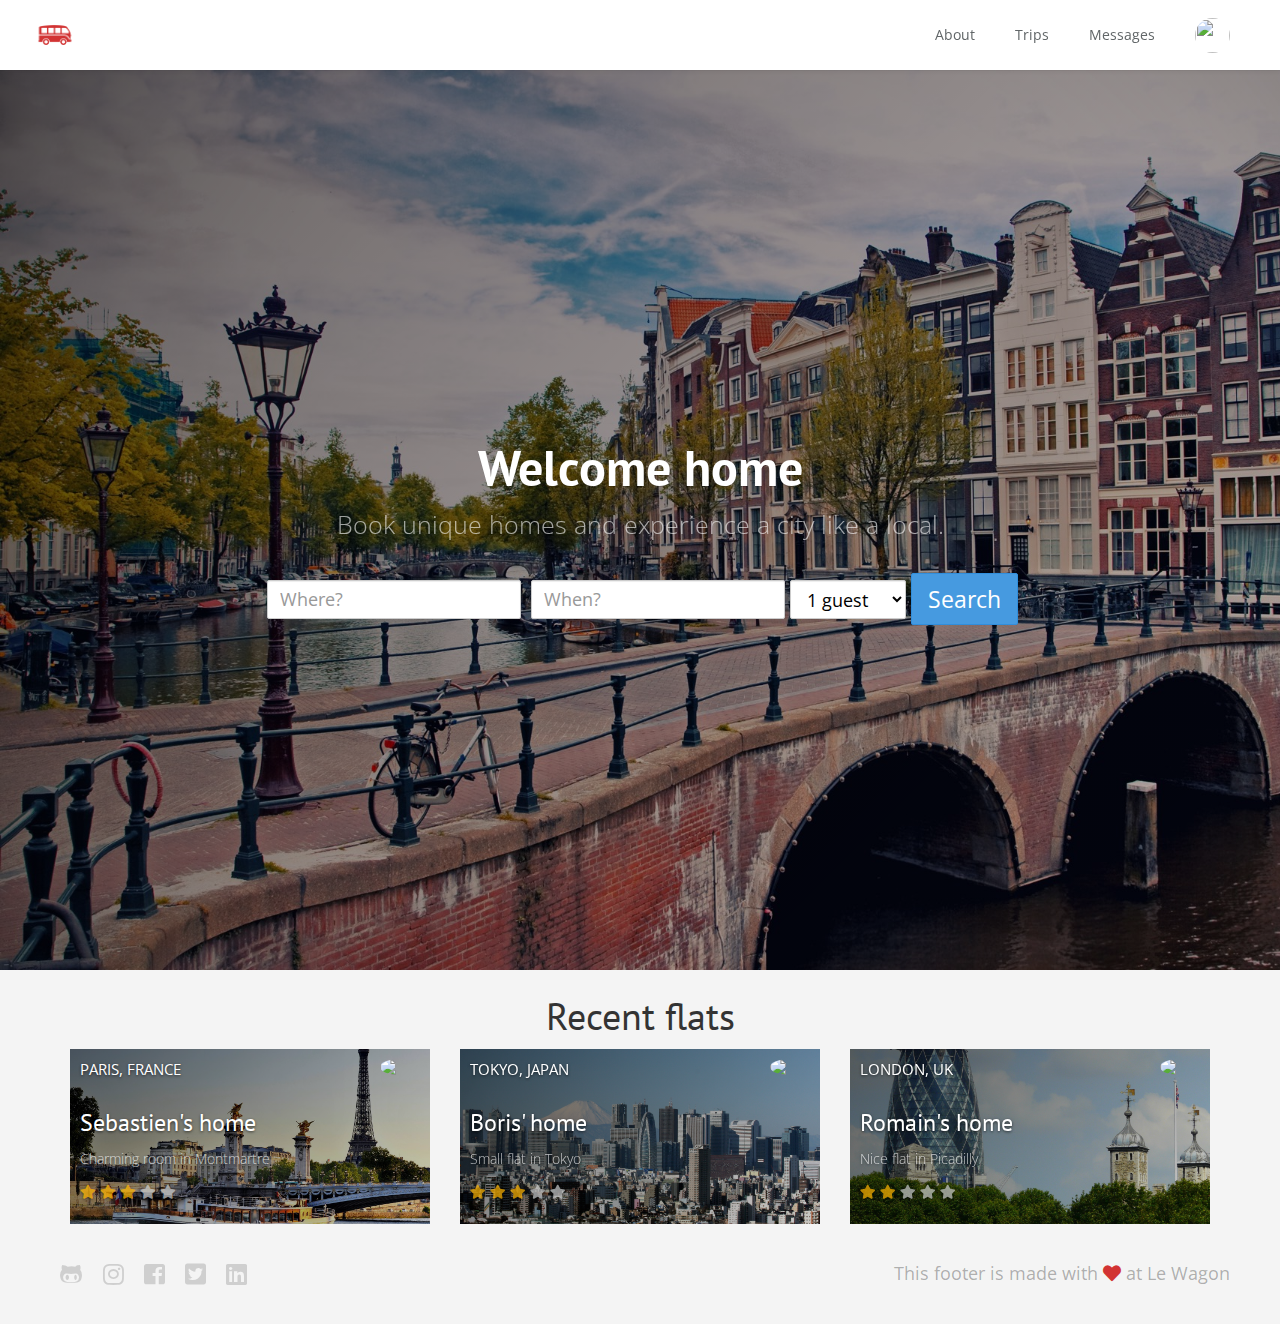
==== commit 61690549: "Automated commit at 2018-10-29 17:30:44 UTC by middleman-deploy 2.0.0-alpha" ====
--- a/index.html
+++ b/index.html
@@ -7,7 +7,7 @@
           content="width=device-width, initial-scale=1, shrink-to-fit=no">
     <!-- Use the title from a page's frontmatter if it has one -->
     <title>Le Wagon - Middleman</title>
-    <link href="stylesheets/application-bf18e160.css" rel="stylesheet" />
+    <link href="stylesheets/application-1434da82.css" rel="stylesheet" />
     <script src="javascripts/application-93de88c9.js"></script>
     <link href="images/favicon-f15af148.png" rel="icon" type="image/png" />
   </head>
--- a/stylesheets/application-1434da82.css
+++ b/stylesheets/application-1434da82.css
@@ -0,0 +1,8 @@
+@import url("https://fonts.googleapis.com/css?family=Open+Sans|PT+Sans");/*!
+ * Bootstrap v3.3.7 (http://getbootstrap.com)
+ * Copyright 2011-2016 Twitter, Inc.
+ * Licensed under MIT (https://github.com/twbs/bootstrap/blob/master/LICENSE)
+ *//*! normalize.css v3.0.3 | MIT License | github.com/necolas/normalize.css */html{font-family:sans-serif;-ms-text-size-adjust:100%;-webkit-text-size-adjust:100%}body{margin:0}article,aside,details,figcaption,figure,footer,header,hgroup,main,menu,nav,section,summary{display:block}audio,canvas,progress,video{display:inline-block;vertical-align:baseline}audio:not([controls]){display:none;height:0}[hidden],template{display:none}a{background-color:transparent}a:active,a:hover{outline:0}abbr[title]{border-bottom:1px dotted}b,strong{font-weight:bold}dfn{font-style:italic}h1{font-size:2em;margin:0.67em 0}mark{background:#ff0;color:#000}small{font-size:80%}sub,sup{font-size:75%;line-height:0;position:relative;vertical-align:baseline}sup{top:-0.5em}sub{bottom:-0.25em}img{border:0}svg:not(:root){overflow:hidden}figure{margin:1em 40px}hr{-webkit-box-sizing:content-box;box-sizing:content-box;height:0}pre{overflow:auto}code,kbd,pre,samp{font-family:monospace, monospace;font-size:1em}button,input,optgroup,select,textarea{color:inherit;font:inherit;margin:0}button{overflow:visible}button,select{text-transform:none}button,html input[type="button"],input[type="reset"],input[type="submit"]{-webkit-appearance:button;cursor:pointer}button[disabled],html input[disabled]{cursor:default}button::-moz-focus-inner,input::-moz-focus-inner{border:0;padding:0}input{line-height:normal}input[type="checkbox"],input[type="radio"]{-webkit-box-sizing:border-box;box-sizing:border-box;padding:0}input[type="number"]::-webkit-inner-spin-button,input[type="number"]::-webkit-outer-spin-button{height:auto}input[type="search"]{-webkit-appearance:textfield;-webkit-box-sizing:content-box;box-sizing:content-box}input[type="search"]::-webkit-search-cancel-button,input[type="search"]::-webkit-search-decoration{-webkit-appearance:none}fieldset{border:1px solid #c0c0c0;margin:0 2px;padding:0.35em 0.625em 0.75em}legend{border:0;padding:0}textarea{overflow:auto}optgroup{font-weight:bold}table{border-collapse:collapse;border-spacing:0}td,th{padding:0}/*! Source: https://github.com/h5bp/html5-boilerplate/blob/master/src/css/main.css */@media print{*,*:before,*:after{background:transparent !important;color:#000 !important;-webkit-box-shadow:none !important;box-shadow:none !important;text-shadow:none !important}a,a:visited{text-decoration:underline}a[href]:after{content:" (" attr(href) ")"}abbr[title]:after{content:" (" attr(title) ")"}a[href^="#"]:after,a[href^="javascript:"]:after{content:""}pre,blockquote{border:1px solid #999;page-break-inside:avoid}thead{display:table-header-group}tr,img{page-break-inside:avoid}img{max-width:100% !important}p,h2,h3{orphans:3;widows:3}h2,h3{page-break-after:avoid}.navbar{display:none}.btn>.caret,.dropup>.btn>.caret{border-top-color:#000 !important}.label{border:1px solid #000}.table{border-collapse:collapse !important}.table td,.table th{background-color:#fff !important}.table-bordered th,.table-bordered td{border:1px solid #ddd !important}}@font-face{font-family:'Glyphicons Halflings';src:url("../assets/bootstrap/glyphicons-halflings-regular-86b6f62b.eot");src:url("../assets/bootstrap/glyphicons-halflings-regular-86b6f62b.eot?#iefix") format("embedded-opentype"),url("../assets/bootstrap/glyphicons-halflings-regular-ca35b697.woff2") format("woff2"),url("../assets/bootstrap/glyphicons-halflings-regular-278e49a8.woff") format("woff"),url("../assets/bootstrap/glyphicons-halflings-regular-44bc1850.ttf") format("truetype"),url("../assets/bootstrap/glyphicons-halflings-regular-de51a849.svg#glyphicons_halflingsregular") format("svg")}.glyphicon{position:relative;top:1px;display:inline-block;font-family:'Glyphicons Halflings';font-style:normal;font-weight:normal;line-height:1;-webkit-font-smoothing:antialiased;-moz-osx-font-smoothing:grayscale}.glyphicon-asterisk:before{content:"\002a"}.glyphicon-plus:before{content:"\002b"}.glyphicon-euro:before,.glyphicon-eur:before{content:"\20ac"}.glyphicon-minus:before{content:"\2212"}.glyphicon-cloud:before{content:"\2601"}.glyphicon-envelope:before{content:"\2709"}.glyphicon-pencil:before{content:"\270f"}.glyphicon-glass:before{content:"\e001"}.glyphicon-music:before{content:"\e002"}.glyphicon-search:before{content:"\e003"}.glyphicon-heart:before{content:"\e005"}.glyphicon-star:before{content:"\e006"}.glyphicon-star-empty:before{content:"\e007"}.glyphicon-user:before{content:"\e008"}.glyphicon-film:before{content:"\e009"}.glyphicon-th-large:before{content:"\e010"}.glyphicon-th:before{content:"\e011"}.glyphicon-th-list:before{content:"\e012"}.glyphicon-ok:before{content:"\e013"}.glyphicon-remove:before{content:"\e014"}.glyphicon-zoom-in:before{content:"\e015"}.glyphicon-zoom-out:before{content:"\e016"}.glyphicon-off:before{content:"\e017"}.glyphicon-signal:before{content:"\e018"}.glyphicon-cog:before{content:"\e019"}.glyphicon-trash:before{content:"\e020"}.glyphicon-home:before{content:"\e021"}.glyphicon-file:before{content:"\e022"}.glyphicon-time:before{content:"\e023"}.glyphicon-road:before{content:"\e024"}.glyphicon-download-alt:before{content:"\e025"}.glyphicon-download:before{content:"\e026"}.glyphicon-upload:before{content:"\e027"}.glyphicon-inbox:before{content:"\e028"}.glyphicon-play-circle:before{content:"\e029"}.glyphicon-repeat:before{content:"\e030"}.glyphicon-refresh:before{content:"\e031"}.glyphicon-list-alt:before{content:"\e032"}.glyphicon-lock:before{content:"\e033"}.glyphicon-flag:before{content:"\e034"}.glyphicon-headphones:before{content:"\e035"}.glyphicon-volume-off:before{content:"\e036"}.glyphicon-volume-down:before{content:"\e037"}.glyphicon-volume-up:before{content:"\e038"}.glyphicon-qrcode:before{content:"\e039"}.glyphicon-barcode:before{content:"\e040"}.glyphicon-tag:before{content:"\e041"}.glyphicon-tags:before{content:"\e042"}.glyphicon-book:before{content:"\e043"}.glyphicon-bookmark:before{content:"\e044"}.glyphicon-print:before{content:"\e045"}.glyphicon-camera:before{content:"\e046"}.glyphicon-font:before{content:"\e047"}.glyphicon-bold:before{content:"\e048"}.glyphicon-italic:before{content:"\e049"}.glyphicon-text-height:before{content:"\e050"}.glyphicon-text-width:before{content:"\e051"}.glyphicon-align-left:before{content:"\e052"}.glyphicon-align-center:before{content:"\e053"}.glyphicon-align-right:before{content:"\e054"}.glyphicon-align-justify:before{content:"\e055"}.glyphicon-list:before{content:"\e056"}.glyphicon-indent-left:before{content:"\e057"}.glyphicon-indent-right:before{content:"\e058"}.glyphicon-facetime-video:before{content:"\e059"}.glyphicon-picture:before{content:"\e060"}.glyphicon-map-marker:before{content:"\e062"}.glyphicon-adjust:before{content:"\e063"}.glyphicon-tint:before{content:"\e064"}.glyphicon-edit:before{content:"\e065"}.glyphicon-share:before{content:"\e066"}.glyphicon-check:before{content:"\e067"}.glyphicon-move:before{content:"\e068"}.glyphicon-step-backward:before{content:"\e069"}.glyphicon-fast-backward:before{content:"\e070"}.glyphicon-backward:before{content:"\e071"}.glyphicon-play:before{content:"\e072"}.glyphicon-pause:before{content:"\e073"}.glyphicon-stop:before{content:"\e074"}.glyphicon-forward:before{content:"\e075"}.glyphicon-fast-forward:before{content:"\e076"}.glyphicon-step-forward:before{content:"\e077"}.glyphicon-eject:before{content:"\e078"}.glyphicon-chevron-left:before{content:"\e079"}.glyphicon-chevron-right:before{content:"\e080"}.glyphicon-plus-sign:before{content:"\e081"}.glyphicon-minus-sign:before{content:"\e082"}.glyphicon-remove-sign:before{content:"\e083"}.glyphicon-ok-sign:before{content:"\e084"}.glyphicon-question-sign:before{content:"\e085"}.glyphicon-info-sign:before{content:"\e086"}.glyphicon-screenshot:before{content:"\e087"}.glyphicon-remove-circle:before{content:"\e088"}.glyphicon-ok-circle:before{content:"\e089"}.glyphicon-ban-circle:before{content:"\e090"}.glyphicon-arrow-left:before{content:"\e091"}.glyphicon-arrow-right:before{content:"\e092"}.glyphicon-arrow-up:before{content:"\e093"}.glyphicon-arrow-down:before{content:"\e094"}.glyphicon-share-alt:before{content:"\e095"}.glyphicon-resize-full:before{content:"\e096"}.glyphicon-resize-small:before{content:"\e097"}.glyphicon-exclamation-sign:before{content:"\e101"}.glyphicon-gift:before{content:"\e102"}.glyphicon-leaf:before{content:"\e103"}.glyphicon-fire:before{content:"\e104"}.glyphicon-eye-open:before{content:"\e105"}.glyphicon-eye-close:before{content:"\e106"}.glyphicon-warning-sign:before{content:"\e107"}.glyphicon-plane:before{content:"\e108"}.glyphicon-calendar:before{content:"\e109"}.glyphicon-random:before{content:"\e110"}.glyphicon-comment:before{content:"\e111"}.glyphicon-magnet:before{content:"\e112"}.glyphicon-chevron-up:before{content:"\e113"}.glyphicon-chevron-down:before{content:"\e114"}.glyphicon-retweet:before{content:"\e115"}.glyphicon-shopping-cart:before{content:"\e116"}.glyphicon-folder-close:before{content:"\e117"}.glyphicon-folder-open:before{content:"\e118"}.glyphicon-resize-vertical:before{content:"\e119"}.glyphicon-resize-horizontal:before{content:"\e120"}.glyphicon-hdd:before{content:"\e121"}.glyphicon-bullhorn:before{content:"\e122"}.glyphicon-bell:before{content:"\e123"}.glyphicon-certificate:before{content:"\e124"}.glyphicon-thumbs-up:before{content:"\e125"}.glyphicon-thumbs-down:before{content:"\e126"}.glyphicon-hand-right:before{content:"\e127"}.glyphicon-hand-left:before{content:"\e128"}.glyphicon-hand-up:before{content:"\e129"}.glyphicon-hand-down:before{content:"\e130"}.glyphicon-circle-arrow-right:before{content:"\e131"}.glyphicon-circle-arrow-left:before{content:"\e132"}.glyphicon-circle-arrow-up:before{content:"\e133"}.glyphicon-circle-arrow-down:before{content:"\e134"}.glyphicon-globe:before{content:"\e135"}.glyphicon-wrench:before{content:"\e136"}.glyphicon-tasks:before{content:"\e137"}.glyphicon-filter:before{content:"\e138"}.glyphicon-briefcase:before{content:"\e139"}.glyphicon-fullscreen:before{content:"\e140"}.glyphicon-dashboard:before{content:"\e141"}.glyphicon-paperclip:before{content:"\e142"}.glyphicon-heart-empty:before{content:"\e143"}.glyphicon-link:before{content:"\e144"}.glyphicon-phone:before{content:"\e145"}.glyphicon-pushpin:before{content:"\e146"}.glyphicon-usd:before{content:"\e148"}.glyphicon-gbp:before{content:"\e149"}.glyphicon-sort:before{content:"\e150"}.glyphicon-sort-by-alphabet:before{content:"\e151"}.glyphicon-sort-by-alphabet-alt:before{content:"\e152"}.glyphicon-sort-by-order:before{content:"\e153"}.glyphicon-sort-by-order-alt:before{content:"\e154"}.glyphicon-sort-by-attributes:before{content:"\e155"}.glyphicon-sort-by-attributes-alt:before{content:"\e156"}.glyphicon-unchecked:before{content:"\e157"}.glyphicon-expand:before{content:"\e158"}.glyphicon-collapse-down:before{content:"\e159"}.glyphicon-collapse-up:before{content:"\e160"}.glyphicon-log-in:before{content:"\e161"}.glyphicon-flash:before{content:"\e162"}.glyphicon-log-out:before{content:"\e163"}.glyphicon-new-window:before{content:"\e164"}.glyphicon-record:before{content:"\e165"}.glyphicon-save:before{content:"\e166"}.glyphicon-open:before{content:"\e167"}.glyphicon-saved:before{content:"\e168"}.glyphicon-import:before{content:"\e169"}.glyphicon-export:before{content:"\e170"}.glyphicon-send:before{content:"\e171"}.glyphicon-floppy-disk:before{content:"\e172"}.glyphicon-floppy-saved:before{content:"\e173"}.glyphicon-floppy-remove:before{content:"\e174"}.glyphicon-floppy-save:before{content:"\e175"}.glyphicon-floppy-open:before{content:"\e176"}.glyphicon-credit-card:before{content:"\e177"}.glyphicon-transfer:before{content:"\e178"}.glyphicon-cutlery:before{content:"\e179"}.glyphicon-header:before{content:"\e180"}.glyphicon-compressed:before{content:"\e181"}.glyphicon-earphone:before{content:"\e182"}.glyphicon-phone-alt:before{content:"\e183"}.glyphicon-tower:before{content:"\e184"}.glyphicon-stats:before{content:"\e185"}.glyphicon-sd-video:before{content:"\e186"}.glyphicon-hd-video:before{content:"\e187"}.glyphicon-subtitles:before{content:"\e188"}.glyphicon-sound-stereo:before{content:"\e189"}.glyphicon-sound-dolby:before{content:"\e190"}.glyphicon-sound-5-1:before{content:"\e191"}.glyphicon-sound-6-1:before{content:"\e192"}.glyphicon-sound-7-1:before{content:"\e193"}.glyphicon-copyright-mark:before{content:"\e194"}.glyphicon-registration-mark:before{content:"\e195"}.glyphicon-cloud-download:before{content:"\e197"}.glyphicon-cloud-upload:before{content:"\e198"}.glyphicon-tree-conifer:before{content:"\e199"}.glyphicon-tree-deciduous:before{content:"\e200"}.glyphicon-cd:before{content:"\e201"}.glyphicon-save-file:before{content:"\e202"}.glyphicon-open-file:before{content:"\e203"}.glyphicon-level-up:before{content:"\e204"}.glyphicon-copy:before{content:"\e205"}.glyphicon-paste:before{content:"\e206"}.glyphicon-alert:before{content:"\e209"}.glyphicon-equalizer:before{content:"\e210"}.glyphicon-king:before{content:"\e211"}.glyphicon-queen:before{content:"\e212"}.glyphicon-pawn:before{content:"\e213"}.glyphicon-bishop:before{content:"\e214"}.glyphicon-knight:before{content:"\e215"}.glyphicon-baby-formula:before{content:"\e216"}.glyphicon-tent:before{content:"\26fa"}.glyphicon-blackboard:before{content:"\e218"}.glyphicon-bed:before{content:"\e219"}.glyphicon-apple:before{content:"\f8ff"}.glyphicon-erase:before{content:"\e221"}.glyphicon-hourglass:before{content:"\231b"}.glyphicon-lamp:before{content:"\e223"}.glyphicon-duplicate:before{content:"\e224"}.glyphicon-piggy-bank:before{content:"\e225"}.glyphicon-scissors:before{content:"\e226"}.glyphicon-bitcoin:before{content:"\e227"}.glyphicon-btc:before{content:"\e227"}.glyphicon-xbt:before{content:"\e227"}.glyphicon-yen:before{content:"\00a5"}.glyphicon-jpy:before{content:"\00a5"}.glyphicon-ruble:before{content:"\20bd"}.glyphicon-rub:before{content:"\20bd"}.glyphicon-scale:before{content:"\e230"}.glyphicon-ice-lolly:before{content:"\e231"}.glyphicon-ice-lolly-tasted:before{content:"\e232"}.glyphicon-education:before{content:"\e233"}.glyphicon-option-horizontal:before{content:"\e234"}.glyphicon-option-vertical:before{content:"\e235"}.glyphicon-menu-hamburger:before{content:"\e236"}.glyphicon-modal-window:before{content:"\e237"}.glyphicon-oil:before{content:"\e238"}.glyphicon-grain:before{content:"\e239"}.glyphicon-sunglasses:before{content:"\e240"}.glyphicon-text-size:before{content:"\e241"}.glyphicon-text-color:before{content:"\e242"}.glyphicon-text-background:before{content:"\e243"}.glyphicon-object-align-top:before{content:"\e244"}.glyphicon-object-align-bottom:before{content:"\e245"}.glyphicon-object-align-horizontal:before{content:"\e246"}.glyphicon-object-align-left:before{content:"\e247"}.glyphicon-object-align-vertical:before{content:"\e248"}.glyphicon-object-align-right:before{content:"\e249"}.glyphicon-triangle-right:before{content:"\e250"}.glyphicon-triangle-left:before{content:"\e251"}.glyphicon-triangle-bottom:before{content:"\e252"}.glyphicon-triangle-top:before{content:"\e253"}.glyphicon-console:before{content:"\e254"}.glyphicon-superscript:before{content:"\e255"}.glyphicon-subscript:before{content:"\e256"}.glyphicon-menu-left:before{content:"\e257"}.glyphicon-menu-right:before{content:"\e258"}.glyphicon-menu-down:before{content:"\e259"}.glyphicon-menu-up:before{content:"\e260"}*{-webkit-box-sizing:border-box;box-sizing:border-box}*:before,*:after{-webkit-box-sizing:border-box;box-sizing:border-box}html{font-size:10px;-webkit-tap-highlight-color:transparent}body{font-family:"Open Sans", "sans-serif";font-size:18px;line-height:1.42857143;color:#333333;background-color:#F4F4F4}input,button,select,textarea{font-family:inherit;font-size:inherit;line-height:inherit}a{color:#469AE0;text-decoration:none}a:hover,a:focus{color:#1f74ba;text-decoration:underline}a:focus{outline:5px auto -webkit-focus-ring-color;outline-offset:-2px}figure{margin:0}img{vertical-align:middle}.img-responsive{display:block;max-width:100%;height:auto}.img-rounded{border-radius:2px}.img-thumbnail{padding:4px;line-height:1.42857143;background-color:#F4F4F4;border:1px solid #ddd;border-radius:2px;-webkit-transition:all 0.2s ease-in-out;transition:all 0.2s ease-in-out;display:inline-block;max-width:100%;height:auto}.img-circle{border-radius:50%}hr{margin-top:25px;margin-bottom:25px;border:0;border-top:1px solid #eeeeee}.sr-only{position:absolute;width:1px;height:1px;margin:-1px;padding:0;overflow:hidden;clip:rect(0, 0, 0, 0);border:0}.sr-only-focusable:active,.sr-only-focusable:focus{position:static;width:auto;height:auto;margin:0;overflow:visible;clip:auto}[role="button"]{cursor:pointer}h1,h2,h3,h4,h5,h6,.h1,.h2,.h3,.h4,.h5,.h6{font-family:"PT Sans", "sans-serif";font-weight:500;line-height:1.1;color:inherit}h1 small,h1 .small,h2 small,h2 .small,h3 small,h3 .small,h4 small,h4 .small,h5 small,h5 .small,h6 small,h6 .small,.h1 small,.h1 .small,.h2 small,.h2 .small,.h3 small,.h3 .small,.h4 small,.h4 .small,.h5 small,.h5 .small,.h6 small,.h6 .small{font-weight:normal;line-height:1;color:#777777}h1,.h1,h2,.h2,h3,.h3{margin-top:25px;margin-bottom:12.5px}h1 small,h1 .small,.h1 small,.h1 .small,h2 small,h2 .small,.h2 small,.h2 .small,h3 small,h3 .small,.h3 small,.h3 .small{font-size:65%}h4,.h4,h5,.h5,h6,.h6{margin-top:12.5px;margin-bottom:12.5px}h4 small,h4 .small,.h4 small,.h4 .small,h5 small,h5 .small,.h5 small,.h5 .small,h6 small,h6 .small,.h6 small,.h6 .small{font-size:75%}h1,.h1{font-size:46px}h2,.h2{font-size:38px}h3,.h3{font-size:31px}h4,.h4{font-size:23px}h5,.h5{font-size:18px}h6,.h6{font-size:16px}p{margin:0 0 12.5px}.lead{margin-bottom:25px;font-size:20px;font-weight:300;line-height:1.4}@media (min-width: 768px){.lead{font-size:27px}}small,.small{font-size:88%}mark,.mark{background-color:#fcf8e3;padding:.2em}.text-left{text-align:left}.text-right{text-align:right}.text-center{text-align:center}.text-justify{text-align:justify}.text-nowrap{white-space:nowrap}.text-lowercase{text-transform:lowercase}.text-uppercase,.initialism{text-transform:uppercase}.text-capitalize{text-transform:capitalize}.text-muted{color:#777777}.text-primary{color:#469AE0}a.text-primary:hover,a.text-primary:focus{color:#2381d0}.text-success{color:#3c763d}a.text-success:hover,a.text-success:focus{color:#2b542c}.text-info{color:#31708f}a.text-info:hover,a.text-info:focus{color:#245269}.text-warning{color:#8a6d3b}a.text-warning:hover,a.text-warning:focus{color:#66512c}.text-danger{color:#a94442}a.text-danger:hover,a.text-danger:focus{color:#843534}.bg-primary{color:#fff}.bg-primary{background-color:#469AE0}a.bg-primary:hover,a.bg-primary:focus{background-color:#2381d0}.bg-success{background-color:#dff0d8}a.bg-success:hover,a.bg-success:focus{background-color:#c1e2b3}.bg-info{background-color:#d9edf7}a.bg-info:hover,a.bg-info:focus{background-color:#afd9ee}.bg-warning{background-color:#fcf8e3}a.bg-warning:hover,a.bg-warning:focus{background-color:#f7ecb5}.bg-danger{background-color:#f2dede}a.bg-danger:hover,a.bg-danger:focus{background-color:#e4b9b9}.page-header{padding-bottom:11.5px;margin:50px 0 25px;border-bottom:1px solid #eeeeee}ul,ol{margin-top:0;margin-bottom:12.5px}ul ul,ul ol,ol ul,ol ol{margin-bottom:0}.list-unstyled{padding-left:0;list-style:none}.list-inline{padding-left:0;list-style:none;margin-left:-5px}.list-inline>li{display:inline-block;padding-left:5px;padding-right:5px}dl{margin-top:0;margin-bottom:25px}dt,dd{line-height:1.42857143}dt{font-weight:bold}dd{margin-left:0}.dl-horizontal dd:before,.dl-horizontal dd:after{content:" ";display:table}.dl-horizontal dd:after{clear:both}@media (min-width: 768px){.dl-horizontal dt{float:left;width:160px;clear:left;text-align:right;overflow:hidden;text-overflow:ellipsis;white-space:nowrap}.dl-horizontal dd{margin-left:180px}}abbr[title],abbr[data-original-title]{cursor:help;border-bottom:1px dotted #777777}.initialism{font-size:90%}blockquote{padding:12.5px 25px;margin:0 0 25px;font-size:22.5px;border-left:5px solid #eeeeee}blockquote p:last-child,blockquote ul:last-child,blockquote ol:last-child{margin-bottom:0}blockquote footer,blockquote small,blockquote .small{display:block;font-size:80%;line-height:1.42857143;color:#777777}blockquote footer:before,blockquote small:before,blockquote .small:before{content:'\2014 \00A0'}.blockquote-reverse,blockquote.pull-right{padding-right:15px;padding-left:0;border-right:5px solid #eeeeee;border-left:0;text-align:right}.blockquote-reverse footer:before,.blockquote-reverse small:before,.blockquote-reverse .small:before,blockquote.pull-right footer:before,blockquote.pull-right small:before,blockquote.pull-right .small:before{content:''}.blockquote-reverse footer:after,.blockquote-reverse small:after,.blockquote-reverse .small:after,blockquote.pull-right footer:after,blockquote.pull-right small:after,blockquote.pull-right .small:after{content:'\00A0 \2014'}address{margin-bottom:25px;font-style:normal;line-height:1.42857143}code,kbd,pre,samp{font-family:Menlo, Monaco, Consolas, "Courier New", monospace}code{padding:2px 4px;font-size:90%;color:#c7254e;background-color:#f9f2f4;border-radius:2px}kbd{padding:2px 4px;font-size:90%;color:#fff;background-color:#333;border-radius:2px;-webkit-box-shadow:inset 0 -1px 0 rgba(0,0,0,0.25);box-shadow:inset 0 -1px 0 rgba(0,0,0,0.25)}kbd kbd{padding:0;font-size:100%;font-weight:bold;-webkit-box-shadow:none;box-shadow:none}pre{display:block;padding:12px;margin:0 0 12.5px;font-size:17px;line-height:1.42857143;word-break:break-all;word-wrap:break-word;color:#333333;background-color:#f5f5f5;border:1px solid #ccc;border-radius:2px}pre code{padding:0;font-size:inherit;color:inherit;white-space:pre-wrap;background-color:transparent;border-radius:0}.pre-scrollable{max-height:340px;overflow-y:scroll}.container{margin-right:auto;margin-left:auto;padding-left:15px;padding-right:15px}.container:before,.container:after{content:" ";display:table}.container:after{clear:both}@media (min-width: 768px){.container{width:750px}}@media (min-width: 992px){.container{width:970px}}@media (min-width: 1200px){.container{width:1170px}}.container-fluid{margin-right:auto;margin-left:auto;padding-left:15px;padding-right:15px}.container-fluid:before,.container-fluid:after{content:" ";display:table}.container-fluid:after{clear:both}.row{margin-left:-15px;margin-right:-15px}.row:before,.row:after{content:" ";display:table}.row:after{clear:both}.col-xs-1,.col-sm-1,.col-md-1,.col-lg-1,.col-xs-2,.col-sm-2,.col-md-2,.col-lg-2,.col-xs-3,.col-sm-3,.col-md-3,.col-lg-3,.col-xs-4,.col-sm-4,.col-md-4,.col-lg-4,.col-xs-5,.col-sm-5,.col-md-5,.col-lg-5,.col-xs-6,.col-sm-6,.col-md-6,.col-lg-6,.col-xs-7,.col-sm-7,.col-md-7,.col-lg-7,.col-xs-8,.col-sm-8,.col-md-8,.col-lg-8,.col-xs-9,.col-sm-9,.col-md-9,.col-lg-9,.col-xs-10,.col-sm-10,.col-md-10,.col-lg-10,.col-xs-11,.col-sm-11,.col-md-11,.col-lg-11,.col-xs-12,.col-sm-12,.col-md-12,.col-lg-12{position:relative;min-height:1px;padding-left:15px;padding-right:15px}.col-xs-1,.col-xs-2,.col-xs-3,.col-xs-4,.col-xs-5,.col-xs-6,.col-xs-7,.col-xs-8,.col-xs-9,.col-xs-10,.col-xs-11,.col-xs-12{float:left}.col-xs-1{width:8.33333333%}.col-xs-2{width:16.66666667%}.col-xs-3{width:25%}.col-xs-4{width:33.33333333%}.col-xs-5{width:41.66666667%}.col-xs-6{width:50%}.col-xs-7{width:58.33333333%}.col-xs-8{width:66.66666667%}.col-xs-9{width:75%}.col-xs-10{width:83.33333333%}.col-xs-11{width:91.66666667%}.col-xs-12{width:100%}.col-xs-pull-0{right:auto}.col-xs-pull-1{right:8.33333333%}.col-xs-pull-2{right:16.66666667%}.col-xs-pull-3{right:25%}.col-xs-pull-4{right:33.33333333%}.col-xs-pull-5{right:41.66666667%}.col-xs-pull-6{right:50%}.col-xs-pull-7{right:58.33333333%}.col-xs-pull-8{right:66.66666667%}.col-xs-pull-9{right:75%}.col-xs-pull-10{right:83.33333333%}.col-xs-pull-11{right:91.66666667%}.col-xs-pull-12{right:100%}.col-xs-push-0{left:auto}.col-xs-push-1{left:8.33333333%}.col-xs-push-2{left:16.66666667%}.col-xs-push-3{left:25%}.col-xs-push-4{left:33.33333333%}.col-xs-push-5{left:41.66666667%}.col-xs-push-6{left:50%}.col-xs-push-7{left:58.33333333%}.col-xs-push-8{left:66.66666667%}.col-xs-push-9{left:75%}.col-xs-push-10{left:83.33333333%}.col-xs-push-11{left:91.66666667%}.col-xs-push-12{left:100%}.col-xs-offset-0{margin-left:0%}.col-xs-offset-1{margin-left:8.33333333%}.col-xs-offset-2{margin-left:16.66666667%}.col-xs-offset-3{margin-left:25%}.col-xs-offset-4{margin-left:33.33333333%}.col-xs-offset-5{margin-left:41.66666667%}.col-xs-offset-6{margin-left:50%}.col-xs-offset-7{margin-left:58.33333333%}.col-xs-offset-8{margin-left:66.66666667%}.col-xs-offset-9{margin-left:75%}.col-xs-offset-10{margin-left:83.33333333%}.col-xs-offset-11{margin-left:91.66666667%}.col-xs-offset-12{margin-left:100%}@media (min-width: 768px){.col-sm-1,.col-sm-2,.col-sm-3,.col-sm-4,.col-sm-5,.col-sm-6,.col-sm-7,.col-sm-8,.col-sm-9,.col-sm-10,.col-sm-11,.col-sm-12{float:left}.col-sm-1{width:8.33333333%}.col-sm-2{width:16.66666667%}.col-sm-3{width:25%}.col-sm-4{width:33.33333333%}.col-sm-5{width:41.66666667%}.col-sm-6{width:50%}.col-sm-7{width:58.33333333%}.col-sm-8{width:66.66666667%}.col-sm-9{width:75%}.col-sm-10{width:83.33333333%}.col-sm-11{width:91.66666667%}.col-sm-12{width:100%}.col-sm-pull-0{right:auto}.col-sm-pull-1{right:8.33333333%}.col-sm-pull-2{right:16.66666667%}.col-sm-pull-3{right:25%}.col-sm-pull-4{right:33.33333333%}.col-sm-pull-5{right:41.66666667%}.col-sm-pull-6{right:50%}.col-sm-pull-7{right:58.33333333%}.col-sm-pull-8{right:66.66666667%}.col-sm-pull-9{right:75%}.col-sm-pull-10{right:83.33333333%}.col-sm-pull-11{right:91.66666667%}.col-sm-pull-12{right:100%}.col-sm-push-0{left:auto}.col-sm-push-1{left:8.33333333%}.col-sm-push-2{left:16.66666667%}.col-sm-push-3{left:25%}.col-sm-push-4{left:33.33333333%}.col-sm-push-5{left:41.66666667%}.col-sm-push-6{left:50%}.col-sm-push-7{left:58.33333333%}.col-sm-push-8{left:66.66666667%}.col-sm-push-9{left:75%}.col-sm-push-10{left:83.33333333%}.col-sm-push-11{left:91.66666667%}.col-sm-push-12{left:100%}.col-sm-offset-0{margin-left:0%}.col-sm-offset-1{margin-left:8.33333333%}.col-sm-offset-2{margin-left:16.66666667%}.col-sm-offset-3{margin-left:25%}.col-sm-offset-4{margin-left:33.33333333%}.col-sm-offset-5{margin-left:41.66666667%}.col-sm-offset-6{margin-left:50%}.col-sm-offset-7{margin-left:58.33333333%}.col-sm-offset-8{margin-left:66.66666667%}.col-sm-offset-9{margin-left:75%}.col-sm-offset-10{margin-left:83.33333333%}.col-sm-offset-11{margin-left:91.66666667%}.col-sm-offset-12{margin-left:100%}}@media (min-width: 992px){.col-md-1,.col-md-2,.col-md-3,.col-md-4,.col-md-5,.col-md-6,.col-md-7,.col-md-8,.col-md-9,.col-md-10,.col-md-11,.col-md-12{float:left}.col-md-1{width:8.33333333%}.col-md-2{width:16.66666667%}.col-md-3{width:25%}.col-md-4{width:33.33333333%}.col-md-5{width:41.66666667%}.col-md-6{width:50%}.col-md-7{width:58.33333333%}.col-md-8{width:66.66666667%}.col-md-9{width:75%}.col-md-10{width:83.33333333%}.col-md-11{width:91.66666667%}.col-md-12{width:100%}.col-md-pull-0{right:auto}.col-md-pull-1{right:8.33333333%}.col-md-pull-2{right:16.66666667%}.col-md-pull-3{right:25%}.col-md-pull-4{right:33.33333333%}.col-md-pull-5{right:41.66666667%}.col-md-pull-6{right:50%}.col-md-pull-7{right:58.33333333%}.col-md-pull-8{right:66.66666667%}.col-md-pull-9{right:75%}.col-md-pull-10{right:83.33333333%}.col-md-pull-11{right:91.66666667%}.col-md-pull-12{right:100%}.col-md-push-0{left:auto}.col-md-push-1{left:8.33333333%}.col-md-push-2{left:16.66666667%}.col-md-push-3{left:25%}.col-md-push-4{left:33.33333333%}.col-md-push-5{left:41.66666667%}.col-md-push-6{left:50%}.col-md-push-7{left:58.33333333%}.col-md-push-8{left:66.66666667%}.col-md-push-9{left:75%}.col-md-push-10{left:83.33333333%}.col-md-push-11{left:91.66666667%}.col-md-push-12{left:100%}.col-md-offset-0{margin-left:0%}.col-md-offset-1{margin-left:8.33333333%}.col-md-offset-2{margin-left:16.66666667%}.col-md-offset-3{margin-left:25%}.col-md-offset-4{margin-left:33.33333333%}.col-md-offset-5{margin-left:41.66666667%}.col-md-offset-6{margin-left:50%}.col-md-offset-7{margin-left:58.33333333%}.col-md-offset-8{margin-left:66.66666667%}.col-md-offset-9{margin-left:75%}.col-md-offset-10{margin-left:83.33333333%}.col-md-offset-11{margin-left:91.66666667%}.col-md-offset-12{margin-left:100%}}@media (min-width: 1200px){.col-lg-1,.col-lg-2,.col-lg-3,.col-lg-4,.col-lg-5,.col-lg-6,.col-lg-7,.col-lg-8,.col-lg-9,.col-lg-10,.col-lg-11,.col-lg-12{float:left}.col-lg-1{width:8.33333333%}.col-lg-2{width:16.66666667%}.col-lg-3{width:25%}.col-lg-4{width:33.33333333%}.col-lg-5{width:41.66666667%}.col-lg-6{width:50%}.col-lg-7{width:58.33333333%}.col-lg-8{width:66.66666667%}.col-lg-9{width:75%}.col-lg-10{width:83.33333333%}.col-lg-11{width:91.66666667%}.col-lg-12{width:100%}.col-lg-pull-0{right:auto}.col-lg-pull-1{right:8.33333333%}.col-lg-pull-2{right:16.66666667%}.col-lg-pull-3{right:25%}.col-lg-pull-4{right:33.33333333%}.col-lg-pull-5{right:41.66666667%}.col-lg-pull-6{right:50%}.col-lg-pull-7{right:58.33333333%}.col-lg-pull-8{right:66.66666667%}.col-lg-pull-9{right:75%}.col-lg-pull-10{right:83.33333333%}.col-lg-pull-11{right:91.66666667%}.col-lg-pull-12{right:100%}.col-lg-push-0{left:auto}.col-lg-push-1{left:8.33333333%}.col-lg-push-2{left:16.66666667%}.col-lg-push-3{left:25%}.col-lg-push-4{left:33.33333333%}.col-lg-push-5{left:41.66666667%}.col-lg-push-6{left:50%}.col-lg-push-7{left:58.33333333%}.col-lg-push-8{left:66.66666667%}.col-lg-push-9{left:75%}.col-lg-push-10{left:83.33333333%}.col-lg-push-11{left:91.66666667%}.col-lg-push-12{left:100%}.col-lg-offset-0{margin-left:0%}.col-lg-offset-1{margin-left:8.33333333%}.col-lg-offset-2{margin-left:16.66666667%}.col-lg-offset-3{margin-left:25%}.col-lg-offset-4{margin-left:33.33333333%}.col-lg-offset-5{margin-left:41.66666667%}.col-lg-offset-6{margin-left:50%}.col-lg-offset-7{margin-left:58.33333333%}.col-lg-offset-8{margin-left:66.66666667%}.col-lg-offset-9{margin-left:75%}.col-lg-offset-10{margin-left:83.33333333%}.col-lg-offset-11{margin-left:91.66666667%}.col-lg-offset-12{margin-left:100%}}table{background-color:transparent}caption{padding-top:8px;padding-bottom:8px;color:#777777;text-align:left}th{text-align:left}.table{width:100%;max-width:100%;margin-bottom:25px}.table>thead>tr>th,.table>thead>tr>td,.table>tbody>tr>th,.table>tbody>tr>td,.table>tfoot>tr>th,.table>tfoot>tr>td{padding:8px;line-height:1.42857143;vertical-align:top;border-top:1px solid #ddd}.table>thead>tr>th{vertical-align:bottom;border-bottom:2px solid #ddd}.table>caption+thead>tr:first-child>th,.table>caption+thead>tr:first-child>td,.table>colgroup+thead>tr:first-child>th,.table>colgroup+thead>tr:first-child>td,.table>thead:first-child>tr:first-child>th,.table>thead:first-child>tr:first-child>td{border-top:0}.table>tbody+tbody{border-top:2px solid #ddd}.table .table{background-color:#F4F4F4}.table-condensed>thead>tr>th,.table-condensed>thead>tr>td,.table-condensed>tbody>tr>th,.table-condensed>tbody>tr>td,.table-condensed>tfoot>tr>th,.table-condensed>tfoot>tr>td{padding:5px}.table-bordered{border:1px solid #ddd}.table-bordered>thead>tr>th,.table-bordered>thead>tr>td,.table-bordered>tbody>tr>th,.table-bordered>tbody>tr>td,.table-bordered>tfoot>tr>th,.table-bordered>tfoot>tr>td{border:1px solid #ddd}.table-bordered>thead>tr>th,.table-bordered>thead>tr>td{border-bottom-width:2px}.table-striped>tbody>tr:nth-of-type(odd){background-color:#f9f9f9}.table-hover>tbody>tr:hover{background-color:#f5f5f5}table col[class*="col-"]{position:static;float:none;display:table-column}table td[class*="col-"],table th[class*="col-"]{position:static;float:none;display:table-cell}.table>thead>tr>td.active,.table>thead>tr>th.active,.table>thead>tr.active>td,.table>thead>tr.active>th,.table>tbody>tr>td.active,.table>tbody>tr>th.active,.table>tbody>tr.active>td,.table>tbody>tr.active>th,.table>tfoot>tr>td.active,.table>tfoot>tr>th.active,.table>tfoot>tr.active>td,.table>tfoot>tr.active>th{background-color:#f5f5f5}.table-hover>tbody>tr>td.active:hover,.table-hover>tbody>tr>th.active:hover,.table-hover>tbody>tr.active:hover>td,.table-hover>tbody>tr:hover>.active,.table-hover>tbody>tr.active:hover>th{background-color:#e8e8e8}.table>thead>tr>td.success,.table>thead>tr>th.success,.table>thead>tr.success>td,.table>thead>tr.success>th,.table>tbody>tr>td.success,.table>tbody>tr>th.success,.table>tbody>tr.success>td,.table>tbody>tr.success>th,.table>tfoot>tr>td.success,.table>tfoot>tr>th.success,.table>tfoot>tr.success>td,.table>tfoot>tr.success>th{background-color:#dff0d8}.table-hover>tbody>tr>td.success:hover,.table-hover>tbody>tr>th.success:hover,.table-hover>tbody>tr.success:hover>td,.table-hover>tbody>tr:hover>.success,.table-hover>tbody>tr.success:hover>th{background-color:#d0e9c6}.table>thead>tr>td.info,.table>thead>tr>th.info,.table>thead>tr.info>td,.table>thead>tr.info>th,.table>tbody>tr>td.info,.table>tbody>tr>th.info,.table>tbody>tr.info>td,.table>tbody>tr.info>th,.table>tfoot>tr>td.info,.table>tfoot>tr>th.info,.table>tfoot>tr.info>td,.table>tfoot>tr.info>th{background-color:#d9edf7}.table-hover>tbody>tr>td.info:hover,.table-hover>tbody>tr>th.info:hover,.table-hover>tbody>tr.info:hover>td,.table-hover>tbody>tr:hover>.info,.table-hover>tbody>tr.info:hover>th{background-color:#c4e3f3}.table>thead>tr>td.warning,.table>thead>tr>th.warning,.table>thead>tr.warning>td,.table>thead>tr.warning>th,.table>tbody>tr>td.warning,.table>tbody>tr>th.warning,.table>tbody>tr.warning>td,.table>tbody>tr.warning>th,.table>tfoot>tr>td.warning,.table>tfoot>tr>th.warning,.table>tfoot>tr.warning>td,.table>tfoot>tr.warning>th{background-color:#fcf8e3}.table-hover>tbody>tr>td.warning:hover,.table-hover>tbody>tr>th.warning:hover,.table-hover>tbody>tr.warning:hover>td,.table-hover>tbody>tr:hover>.warning,.table-hover>tbody>tr.warning:hover>th{background-color:#faf2cc}.table>thead>tr>td.danger,.table>thead>tr>th.danger,.table>thead>tr.danger>td,.table>thead>tr.danger>th,.table>tbody>tr>td.danger,.table>tbody>tr>th.danger,.table>tbody>tr.danger>td,.table>tbody>tr.danger>th,.table>tfoot>tr>td.danger,.table>tfoot>tr>th.danger,.table>tfoot>tr.danger>td,.table>tfoot>tr.danger>th{background-color:#f2dede}.table-hover>tbody>tr>td.danger:hover,.table-hover>tbody>tr>th.danger:hover,.table-hover>tbody>tr.danger:hover>td,.table-hover>tbody>tr:hover>.danger,.table-hover>tbody>tr.danger:hover>th{background-color:#ebcccc}.table-responsive{overflow-x:auto;min-height:0.01%}@media screen and (max-width: 767px){.table-responsive{width:100%;margin-bottom:18.75px;overflow-y:hidden;-ms-overflow-style:-ms-autohiding-scrollbar;border:1px solid #ddd}.table-responsive>.table{margin-bottom:0}.table-responsive>.table>thead>tr>th,.table-responsive>.table>thead>tr>td,.table-responsive>.table>tbody>tr>th,.table-responsive>.table>tbody>tr>td,.table-responsive>.table>tfoot>tr>th,.table-responsive>.table>tfoot>tr>td{white-space:nowrap}.table-responsive>.table-bordered{border:0}.table-responsive>.table-bordered>thead>tr>th:first-child,.table-responsive>.table-bordered>thead>tr>td:first-child,.table-responsive>.table-bordered>tbody>tr>th:first-child,.table-responsive>.table-bordered>tbody>tr>td:first-child,.table-responsive>.table-bordered>tfoot>tr>th:first-child,.table-responsive>.table-bordered>tfoot>tr>td:first-child{border-left:0}.table-responsive>.table-bordered>thead>tr>th:last-child,.table-responsive>.table-bordered>thead>tr>td:last-child,.table-responsive>.table-bordered>tbody>tr>th:last-child,.table-responsive>.table-bordered>tbody>tr>td:last-child,.table-responsive>.table-bordered>tfoot>tr>th:last-child,.table-responsive>.table-bordered>tfoot>tr>td:last-child{border-right:0}.table-responsive>.table-bordered>tbody>tr:last-child>th,.table-responsive>.table-bordered>tbody>tr:last-child>td,.table-responsive>.table-bordered>tfoot>tr:last-child>th,.table-responsive>.table-bordered>tfoot>tr:last-child>td{border-bottom:0}}fieldset{padding:0;margin:0;border:0;min-width:0}legend{display:block;width:100%;padding:0;margin-bottom:25px;font-size:27px;line-height:inherit;color:#333333;border:0;border-bottom:1px solid #e5e5e5}label{display:inline-block;max-width:100%;margin-bottom:5px;font-weight:bold}input[type="search"]{-webkit-box-sizing:border-box;box-sizing:border-box}input[type="radio"],input[type="checkbox"]{margin:4px 0 0;margin-top:1px \9;line-height:normal}input[type="file"]{display:block}input[type="range"]{display:block;width:100%}select[multiple],select[size]{height:auto}input[type="file"]:focus,input[type="radio"]:focus,input[type="checkbox"]:focus{outline:5px auto -webkit-focus-ring-color;outline-offset:-2px}output{display:block;padding-top:7px;font-size:18px;line-height:1.42857143;color:#000000}.form-control{display:block;width:100%;height:39px;padding:6px 12px;font-size:18px;line-height:1.42857143;color:#000000;background-color:#fff;background-image:none;border:1px solid #ccc;border-radius:2px;-webkit-box-shadow:inset 0 1px 1px rgba(0,0,0,0.075);box-shadow:inset 0 1px 1px rgba(0,0,0,0.075);-webkit-transition:border-color ease-in-out 0.15s, box-shadow ease-in-out 0.15s;-webkit-transition:border-color ease-in-out 0.15s, -webkit-box-shadow ease-in-out 0.15s;transition:border-color ease-in-out 0.15s, -webkit-box-shadow ease-in-out 0.15s;transition:border-color ease-in-out 0.15s, box-shadow ease-in-out 0.15s;transition:border-color ease-in-out 0.15s, box-shadow ease-in-out 0.15s, -webkit-box-shadow ease-in-out 0.15s}.form-control:focus{border-color:#66afe9;outline:0;-webkit-box-shadow:inset 0 1px 1px rgba(0,0,0,0.075),0 0 8px rgba(102,175,233,0.6);box-shadow:inset 0 1px 1px rgba(0,0,0,0.075),0 0 8px rgba(102,175,233,0.6)}.form-control::-moz-placeholder{color:#999;opacity:1}.form-control:-ms-input-placeholder{color:#999}.form-control::-webkit-input-placeholder{color:#999}.form-control::-ms-expand{border:0;background-color:transparent}.form-control[disabled],.form-control[readonly],fieldset[disabled] .form-control{background-color:#eeeeee;opacity:1}.form-control[disabled],fieldset[disabled] .form-control{cursor:not-allowed}textarea.form-control{height:auto}input[type="search"]{-webkit-appearance:none}@media screen and (-webkit-min-device-pixel-ratio: 0){input[type="date"].form-control,input[type="time"].form-control,input[type="datetime-local"].form-control,input[type="month"].form-control{line-height:39px}input[type="date"].input-sm,.input-group-sm>input[type="date"].form-control,.input-group-sm>input[type="date"].input-group-addon,.input-group-sm>.input-group-btn>input[type="date"].btn,.input-group-sm input[type="date"],input[type="time"].input-sm,.input-group-sm>input[type="time"].form-control,.input-group-sm>input[type="time"].input-group-addon,.input-group-sm>.input-group-btn>input[type="time"].btn,.input-group-sm input[type="time"],input[type="datetime-local"].input-sm,.input-group-sm>input[type="datetime-local"].form-control,.input-group-sm>input[type="datetime-local"].input-group-addon,.input-group-sm>.input-group-btn>input[type="datetime-local"].btn,.input-group-sm input[type="datetime-local"],input[type="month"].input-sm,.input-group-sm>input[type="month"].form-control,.input-group-sm>input[type="month"].input-group-addon,.input-group-sm>.input-group-btn>input[type="month"].btn,.input-group-sm input[type="month"]{line-height:36px}input[type="date"].input-lg,.input-group-lg>input[type="date"].form-control,.input-group-lg>input[type="date"].input-group-addon,.input-group-lg>.input-group-btn>input[type="date"].btn,.input-group-lg input[type="date"],input[type="time"].input-lg,.input-group-lg>input[type="time"].form-control,.input-group-lg>input[type="time"].input-group-addon,.input-group-lg>.input-group-btn>input[type="time"].btn,.input-group-lg input[type="time"],input[type="datetime-local"].input-lg,.input-group-lg>input[type="datetime-local"].form-control,.input-group-lg>input[type="datetime-local"].input-group-addon,.input-group-lg>.input-group-btn>input[type="datetime-local"].btn,.input-group-lg input[type="datetime-local"],input[type="month"].input-lg,.input-group-lg>input[type="month"].form-control,.input-group-lg>input[type="month"].input-group-addon,.input-group-lg>.input-group-btn>input[type="month"].btn,.input-group-lg input[type="month"]{line-height:53px}}.form-group{margin-bottom:15px}.radio,.checkbox{position:relative;display:block;margin-top:10px;margin-bottom:10px}.radio label,.checkbox label{min-height:25px;padding-left:20px;margin-bottom:0;font-weight:normal;cursor:pointer}.radio input[type="radio"],.radio-inline input[type="radio"],.checkbox input[type="checkbox"],.checkbox-inline input[type="checkbox"]{position:absolute;margin-left:-20px;margin-top:4px \9}.radio+.radio,.checkbox+.checkbox{margin-top:-5px}.radio-inline,.checkbox-inline{position:relative;display:inline-block;padding-left:20px;margin-bottom:0;vertical-align:middle;font-weight:normal;cursor:pointer}.radio-inline+.radio-inline,.checkbox-inline+.checkbox-inline{margin-top:0;margin-left:10px}input[type="radio"][disabled],input[type="radio"].disabled,fieldset[disabled] input[type="radio"],input[type="checkbox"][disabled],input[type="checkbox"].disabled,fieldset[disabled] input[type="checkbox"]{cursor:not-allowed}.radio-inline.disabled,fieldset[disabled] .radio-inline,.checkbox-inline.disabled,fieldset[disabled] .checkbox-inline{cursor:not-allowed}.radio.disabled label,fieldset[disabled] .radio label,.checkbox.disabled label,fieldset[disabled] .checkbox label{cursor:not-allowed}.form-control-static{padding-top:7px;padding-bottom:7px;margin-bottom:0;min-height:43px}.form-control-static.input-lg,.input-group-lg>.form-control-static.form-control,.input-group-lg>.form-control-static.input-group-addon,.input-group-lg>.input-group-btn>.form-control-static.btn,.form-control-static.input-sm,.input-group-sm>.form-control-static.form-control,.input-group-sm>.form-control-static.input-group-addon,.input-group-sm>.input-group-btn>.form-control-static.btn{padding-left:0;padding-right:0}.input-sm,.input-group-sm>.form-control,.input-group-sm>.input-group-addon,.input-group-sm>.input-group-btn>.btn{height:36px;padding:5px 10px;font-size:16px;line-height:1.5;border-radius:2px}select.input-sm,.input-group-sm>select.form-control,.input-group-sm>select.input-group-addon,.input-group-sm>.input-group-btn>select.btn{height:36px;line-height:36px}textarea.input-sm,.input-group-sm>textarea.form-control,.input-group-sm>textarea.input-group-addon,.input-group-sm>.input-group-btn>textarea.btn,select[multiple].input-sm,.input-group-sm>select[multiple].form-control,.input-group-sm>select[multiple].input-group-addon,.input-group-sm>.input-group-btn>select[multiple].btn{height:auto}.form-group-sm .form-control{height:36px;padding:5px 10px;font-size:16px;line-height:1.5;border-radius:2px}.form-group-sm select.form-control{height:36px;line-height:36px}.form-group-sm textarea.form-control,.form-group-sm select[multiple].form-control{height:auto}.form-group-sm .form-control-static{height:36px;min-height:41px;padding:6px 10px;font-size:16px;line-height:1.5}.input-lg,.input-group-lg>.form-control,.input-group-lg>.input-group-addon,.input-group-lg>.input-group-btn>.btn{height:53px;padding:10px 16px;font-size:23px;line-height:1.3333333;border-radius:2px}select.input-lg,.input-group-lg>select.form-control,.input-group-lg>select.input-group-addon,.input-group-lg>.input-group-btn>select.btn{height:53px;line-height:53px}textarea.input-lg,.input-group-lg>textarea.form-control,.input-group-lg>textarea.input-group-addon,.input-group-lg>.input-group-btn>textarea.btn,select[multiple].input-lg,.input-group-lg>select[multiple].form-control,.input-group-lg>select[multiple].input-group-addon,.input-group-lg>.input-group-btn>select[multiple].btn{height:auto}.form-group-lg .form-control{height:53px;padding:10px 16px;font-size:23px;line-height:1.3333333;border-radius:2px}.form-group-lg select.form-control{height:53px;line-height:53px}.form-group-lg textarea.form-control,.form-group-lg select[multiple].form-control{height:auto}.form-group-lg .form-control-static{height:53px;min-height:48px;padding:11px 16px;font-size:23px;line-height:1.3333333}.has-feedback{position:relative}.has-feedback .form-control{padding-right:48.75px}.form-control-feedback{position:absolute;top:0;right:0;z-index:2;display:block;width:39px;height:39px;line-height:39px;text-align:center;pointer-events:none}.input-lg+.form-control-feedback,.input-group-lg>.form-control+.form-control-feedback,.input-group-lg>.input-group-addon+.form-control-feedback,.input-group-lg>.input-group-btn>.btn+.form-control-feedback,.input-group-lg+.form-control-feedback,.form-group-lg .form-control+.form-control-feedback{width:53px;height:53px;line-height:53px}.input-sm+.form-control-feedback,.input-group-sm>.form-control+.form-control-feedback,.input-group-sm>.input-group-addon+.form-control-feedback,.input-group-sm>.input-group-btn>.btn+.form-control-feedback,.input-group-sm+.form-control-feedback,.form-group-sm .form-control+.form-control-feedback{width:36px;height:36px;line-height:36px}.has-success .help-block,.has-success .control-label,.has-success .radio,.has-success .checkbox,.has-success .radio-inline,.has-success .checkbox-inline,.has-success.radio label,.has-success.checkbox label,.has-success.radio-inline label,.has-success.checkbox-inline label{color:#3c763d}.has-success .form-control{border-color:#3c763d;-webkit-box-shadow:inset 0 1px 1px rgba(0,0,0,0.075);box-shadow:inset 0 1px 1px rgba(0,0,0,0.075)}.has-success .form-control:focus{border-color:#2b542c;-webkit-box-shadow:inset 0 1px 1px rgba(0,0,0,0.075),0 0 6px #67b168;box-shadow:inset 0 1px 1px rgba(0,0,0,0.075),0 0 6px #67b168}.has-success .input-group-addon{color:#3c763d;border-color:#3c763d;background-color:#dff0d8}.has-success .form-control-feedback{color:#3c763d}.has-warning .help-block,.has-warning .control-label,.has-warning .radio,.has-warning .checkbox,.has-warning .radio-inline,.has-warning .checkbox-inline,.has-warning.radio label,.has-warning.checkbox label,.has-warning.radio-inline label,.has-warning.checkbox-inline label{color:#8a6d3b}.has-warning .form-control{border-color:#8a6d3b;-webkit-box-shadow:inset 0 1px 1px rgba(0,0,0,0.075);box-shadow:inset 0 1px 1px rgba(0,0,0,0.075)}.has-warning .form-control:focus{border-color:#66512c;-webkit-box-shadow:inset 0 1px 1px rgba(0,0,0,0.075),0 0 6px #c0a16b;box-shadow:inset 0 1px 1px rgba(0,0,0,0.075),0 0 6px #c0a16b}.has-warning .input-group-addon{color:#8a6d3b;border-color:#8a6d3b;background-color:#fcf8e3}.has-warning .form-control-feedback{color:#8a6d3b}.has-error .help-block,.has-error .control-label,.has-error .radio,.has-error .checkbox,.has-error .radio-inline,.has-error .checkbox-inline,.has-error.radio label,.has-error.checkbox label,.has-error.radio-inline label,.has-error.checkbox-inline label{color:#a94442}.has-error .form-control{border-color:#a94442;-webkit-box-shadow:inset 0 1px 1px rgba(0,0,0,0.075);box-shadow:inset 0 1px 1px rgba(0,0,0,0.075)}.has-error .form-control:focus{border-color:#843534;-webkit-box-shadow:inset 0 1px 1px rgba(0,0,0,0.075),0 0 6px #ce8483;box-shadow:inset 0 1px 1px rgba(0,0,0,0.075),0 0 6px #ce8483}.has-error .input-group-addon{color:#a94442;border-color:#a94442;background-color:#f2dede}.has-error .form-control-feedback{color:#a94442}.has-feedback label ~ .form-control-feedback{top:30px}.has-feedback label.sr-only ~ .form-control-feedback{top:0}.help-block{display:block;margin-top:5px;margin-bottom:10px;color:#737373}@media (min-width: 768px){.form-inline .form-group{display:inline-block;margin-bottom:0;vertical-align:middle}.form-inline .form-control{display:inline-block;width:auto;vertical-align:middle}.form-inline .form-control-static{display:inline-block}.form-inline .input-group{display:inline-table;vertical-align:middle}.form-inline .input-group .input-group-addon,.form-inline .input-group .input-group-btn,.form-inline .input-group .form-control{width:auto}.form-inline .input-group>.form-control{width:100%}.form-inline .control-label{margin-bottom:0;vertical-align:middle}.form-inline .radio,.form-inline .checkbox{display:inline-block;margin-top:0;margin-bottom:0;vertical-align:middle}.form-inline .radio label,.form-inline .checkbox label{padding-left:0}.form-inline .radio input[type="radio"],.form-inline .checkbox input[type="checkbox"]{position:relative;margin-left:0}.form-inline .has-feedback .form-control-feedback{top:0}}.form-horizontal .radio,.form-horizontal .checkbox,.form-horizontal .radio-inline,.form-horizontal .checkbox-inline{margin-top:0;margin-bottom:0;padding-top:7px}.form-horizontal .radio,.form-horizontal .checkbox{min-height:32px}.form-horizontal .form-group{margin-left:-15px;margin-right:-15px}.form-horizontal .form-group:before,.form-horizontal .form-group:after{content:" ";display:table}.form-horizontal .form-group:after{clear:both}@media (min-width: 768px){.form-horizontal .control-label{text-align:right;margin-bottom:0;padding-top:7px}}.form-horizontal .has-feedback .form-control-feedback{right:15px}@media (min-width: 768px){.form-horizontal .form-group-lg .control-label{padding-top:11px;font-size:23px}}@media (min-width: 768px){.form-horizontal .form-group-sm .control-label{padding-top:6px;font-size:16px}}.btn{display:inline-block;margin-bottom:0;font-weight:normal;text-align:center;vertical-align:middle;-ms-touch-action:manipulation;touch-action:manipulation;cursor:pointer;background-image:none;border:1px solid transparent;white-space:nowrap;padding:6px 12px;font-size:18px;line-height:1.42857143;border-radius:2px;-webkit-user-select:none;-moz-user-select:none;-ms-user-select:none;user-select:none}.btn:focus,.btn.focus,.btn:active:focus,.btn:active.focus,.btn.active:focus,.btn.active.focus{outline:5px auto -webkit-focus-ring-color;outline-offset:-2px}.btn:hover,.btn:focus,.btn.focus{color:#333;text-decoration:none}.btn:active,.btn.active{outline:0;background-image:none;-webkit-box-shadow:inset 0 3px 5px rgba(0,0,0,0.125);box-shadow:inset 0 3px 5px rgba(0,0,0,0.125)}.btn.disabled,.btn[disabled],fieldset[disabled] .btn{cursor:not-allowed;opacity:0.65;filter:alpha(opacity=65);-webkit-box-shadow:none;box-shadow:none}a.btn.disabled,fieldset[disabled] a.btn{pointer-events:none}.btn-default{color:#333;background-color:#fff;border-color:#ccc}.btn-default:focus,.btn-default.focus{color:#333;background-color:#e6e6e6;border-color:#8c8c8c}.btn-default:hover{color:#333;background-color:#e6e6e6;border-color:#adadad}.btn-default:active,.btn-default.active,.open>.btn-default.dropdown-toggle{color:#333;background-color:#e6e6e6;border-color:#adadad}.btn-default:active:hover,.btn-default:active:focus,.btn-default:active.focus,.btn-default.active:hover,.btn-default.active:focus,.btn-default.active.focus,.open>.btn-default.dropdown-toggle:hover,.open>.btn-default.dropdown-toggle:focus,.open>.btn-default.dropdown-toggle.focus{color:#333;background-color:#d4d4d4;border-color:#8c8c8c}.btn-default:active,.btn-default.active,.open>.btn-default.dropdown-toggle{background-image:none}.btn-default.disabled:hover,.btn-default.disabled:focus,.btn-default.disabled.focus,.btn-default[disabled]:hover,.btn-default[disabled]:focus,.btn-default[disabled].focus,fieldset[disabled] .btn-default:hover,fieldset[disabled] .btn-default:focus,fieldset[disabled] .btn-default.focus{background-color:#fff;border-color:#ccc}.btn-default .badge{color:#fff;background-color:#333}.btn-primary{color:#fff;background-color:#469AE0;border-color:#308edc}.btn-primary:focus,.btn-primary.focus{color:#fff;background-color:#2381d0;border-color:#144b79}.btn-primary:hover{color:#fff;background-color:#2381d0;border-color:#1e6eb2}.btn-primary:active,.btn-primary.active,.open>.btn-primary.dropdown-toggle{color:#fff;background-color:#2381d0;border-color:#1e6eb2}.btn-primary:active:hover,.btn-primary:active:focus,.btn-primary:active.focus,.btn-primary.active:hover,.btn-primary.active:focus,.btn-primary.active.focus,.open>.btn-primary.dropdown-toggle:hover,.open>.btn-primary.dropdown-toggle:focus,.open>.btn-primary.dropdown-toggle.focus{color:#fff;background-color:#1e6eb2;border-color:#144b79}.btn-primary:active,.btn-primary.active,.open>.btn-primary.dropdown-toggle{background-image:none}.btn-primary.disabled:hover,.btn-primary.disabled:focus,.btn-primary.disabled.focus,.btn-primary[disabled]:hover,.btn-primary[disabled]:focus,.btn-primary[disabled].focus,fieldset[disabled] .btn-primary:hover,fieldset[disabled] .btn-primary:focus,fieldset[disabled] .btn-primary.focus{background-color:#469AE0;border-color:#308edc}.btn-primary .badge{color:#469AE0;background-color:#fff}.btn-success{color:#fff;background-color:#32B796;border-color:#2da386}.btn-success:focus,.btn-success.focus{color:#fff;background-color:#278f75;border-color:#113f34}.btn-success:hover{color:#fff;background-color:#278f75;border-color:#1f735e}.btn-success:active,.btn-success.active,.open>.btn-success.dropdown-toggle{color:#fff;background-color:#278f75;border-color:#1f735e}.btn-success:active:hover,.btn-success:active:focus,.btn-success:active.focus,.btn-success.active:hover,.btn-success.active:focus,.btn-success.active.focus,.open>.btn-success.dropdown-toggle:hover,.open>.btn-success.dropdown-toggle:focus,.open>.btn-success.dropdown-toggle.focus{color:#fff;background-color:#1f735e;border-color:#113f34}.btn-success:active,.btn-success.active,.open>.btn-success.dropdown-toggle{background-image:none}.btn-success.disabled:hover,.btn-success.disabled:focus,.btn-success.disabled.focus,.btn-success[disabled]:hover,.btn-success[disabled]:focus,.btn-success[disabled].focus,fieldset[disabled] .btn-success:hover,fieldset[disabled] .btn-success:focus,fieldset[disabled] .btn-success.focus{background-color:#32B796;border-color:#2da386}.btn-success .badge{color:#32B796;background-color:#fff}.btn-info{color:#fff;background-color:#FDB631;border-color:#fdad18}.btn-info:focus,.btn-info.focus{color:#fff;background-color:#f9a302;border-color:#946101}.btn-info:hover{color:#fff;background-color:#f9a302;border-color:#d58c02}.btn-info:active,.btn-info.active,.open>.btn-info.dropdown-toggle{color:#fff;background-color:#f9a302;border-color:#d58c02}.btn-info:active:hover,.btn-info:active:focus,.btn-info:active.focus,.btn-info.active:hover,.btn-info.active:focus,.btn-info.active.focus,.open>.btn-info.dropdown-toggle:hover,.open>.btn-info.dropdown-toggle:focus,.open>.btn-info.dropdown-toggle.focus{color:#fff;background-color:#d58c02;border-color:#946101}.btn-info:active,.btn-info.active,.open>.btn-info.dropdown-toggle{background-image:none}.btn-info.disabled:hover,.btn-info.disabled:focus,.btn-info.disabled.focus,.btn-info[disabled]:hover,.btn-info[disabled]:focus,.btn-info[disabled].focus,fieldset[disabled] .btn-info:hover,fieldset[disabled] .btn-info:focus,fieldset[disabled] .btn-info.focus{background-color:#FDB631;border-color:#fdad18}.btn-info .badge{color:#FDB631;background-color:#fff}.btn-warning{color:#fff;background-color:#E67E22;border-color:#d67118}.btn-warning:focus,.btn-warning.focus{color:#fff;background-color:#bf6516;border-color:#64350b}.btn-warning:hover{color:#fff;background-color:#bf6516;border-color:#9f5412}.btn-warning:active,.btn-warning.active,.open>.btn-warning.dropdown-toggle{color:#fff;background-color:#bf6516;border-color:#9f5412}.btn-warning:active:hover,.btn-warning:active:focus,.btn-warning:active.focus,.btn-warning.active:hover,.btn-warning.active:focus,.btn-warning.active.focus,.open>.btn-warning.dropdown-toggle:hover,.open>.btn-warning.dropdown-toggle:focus,.open>.btn-warning.dropdown-toggle.focus{color:#fff;background-color:#9f5412;border-color:#64350b}.btn-warning:active,.btn-warning.active,.open>.btn-warning.dropdown-toggle{background-image:none}.btn-warning.disabled:hover,.btn-warning.disabled:focus,.btn-warning.disabled.focus,.btn-warning[disabled]:hover,.btn-warning[disabled]:focus,.btn-warning[disabled].focus,fieldset[disabled] .btn-warning:hover,fieldset[disabled] .btn-warning:focus,fieldset[disabled] .btn-warning.focus{background-color:#E67E22;border-color:#d67118}.btn-warning .badge{color:#E67E22;background-color:#fff}.btn-danger{color:#fff;background-color:#EE5F5B;border-color:#ec4844}.btn-danger:focus,.btn-danger.focus{color:#fff;background-color:#e9322d;border-color:#9f1411}.btn-danger:hover{color:#fff;background-color:#e9322d;border-color:#dc1c17}.btn-danger:active,.btn-danger.active,.open>.btn-danger.dropdown-toggle{color:#fff;background-color:#e9322d;border-color:#dc1c17}.btn-danger:active:hover,.btn-danger:active:focus,.btn-danger:active.focus,.btn-danger.active:hover,.btn-danger.active:focus,.btn-danger.active.focus,.open>.btn-danger.dropdown-toggle:hover,.open>.btn-danger.dropdown-toggle:focus,.open>.btn-danger.dropdown-toggle.focus{color:#fff;background-color:#dc1c17;border-color:#9f1411}.btn-danger:active,.btn-danger.active,.open>.btn-danger.dropdown-toggle{background-image:none}.btn-danger.disabled:hover,.btn-danger.disabled:focus,.btn-danger.disabled.focus,.btn-danger[disabled]:hover,.btn-danger[disabled]:focus,.btn-danger[disabled].focus,fieldset[disabled] .btn-danger:hover,fieldset[disabled] .btn-danger:focus,fieldset[disabled] .btn-danger.focus{background-color:#EE5F5B;border-color:#ec4844}.btn-danger .badge{color:#EE5F5B;background-color:#fff}.btn-link{color:#469AE0;font-weight:normal;border-radius:0}.btn-link,.btn-link:active,.btn-link.active,.btn-link[disabled],fieldset[disabled] .btn-link{background-color:transparent;-webkit-box-shadow:none;box-shadow:none}.btn-link,.btn-link:hover,.btn-link:focus,.btn-link:active{border-color:transparent}.btn-link:hover,.btn-link:focus{color:#1f74ba;text-decoration:underline;background-color:transparent}.btn-link[disabled]:hover,.btn-link[disabled]:focus,fieldset[disabled] .btn-link:hover,fieldset[disabled] .btn-link:focus{color:#777777;text-decoration:none}.btn-lg,.btn-group-lg>.btn{padding:10px 16px;font-size:23px;line-height:1.3333333;border-radius:2px}.btn-sm,.btn-group-sm>.btn{padding:5px 10px;font-size:16px;line-height:1.5;border-radius:2px}.btn-xs,.btn-group-xs>.btn{padding:1px 5px;font-size:16px;line-height:1.5;border-radius:2px}.btn-block{display:block;width:100%}.btn-block+.btn-block{margin-top:5px}input[type="submit"].btn-block,input[type="reset"].btn-block,input[type="button"].btn-block{width:100%}.fade{opacity:0;-webkit-transition:opacity 0.15s linear;transition:opacity 0.15s linear}.fade.in{opacity:1}.collapse{display:none}.collapse.in{display:block}tr.collapse.in{display:table-row}tbody.collapse.in{display:table-row-group}.collapsing{position:relative;height:0;overflow:hidden;-webkit-transition-property:height, visibility;transition-property:height, visibility;-webkit-transition-duration:0.35s;transition-duration:0.35s;-webkit-transition-timing-function:ease;transition-timing-function:ease}.caret{display:inline-block;width:0;height:0;margin-left:2px;vertical-align:middle;border-top:4px dashed;border-top:4px solid \9;border-right:4px solid transparent;border-left:4px solid transparent}.dropup,.dropdown{position:relative}.dropdown-toggle:focus{outline:0}.dropdown-menu{position:absolute;top:100%;left:0;z-index:1000;display:none;float:left;min-width:160px;padding:5px 0;margin:2px 0 0;list-style:none;font-size:18px;text-align:left;background-color:#fff;border:1px solid #ccc;border:1px solid rgba(0,0,0,0.15);border-radius:2px;-webkit-box-shadow:0 6px 12px rgba(0,0,0,0.175);box-shadow:0 6px 12px rgba(0,0,0,0.175);background-clip:padding-box}.dropdown-menu.pull-right{right:0;left:auto}.dropdown-menu .divider{height:1px;margin:11.5px 0;overflow:hidden;background-color:#e5e5e5}.dropdown-menu>li>a{display:block;padding:3px 20px;clear:both;font-weight:normal;line-height:1.42857143;color:#333333;white-space:nowrap}.dropdown-menu>li>a:hover,.dropdown-menu>li>a:focus{text-decoration:none;color:#262626;background-color:#f5f5f5}.dropdown-menu>.active>a,.dropdown-menu>.active>a:hover,.dropdown-menu>.active>a:focus{color:#fff;text-decoration:none;outline:0;background-color:#469AE0}.dropdown-menu>.disabled>a,.dropdown-menu>.disabled>a:hover,.dropdown-menu>.disabled>a:focus{color:#777777}.dropdown-menu>.disabled>a:hover,.dropdown-menu>.disabled>a:focus{text-decoration:none;background-color:transparent;background-image:none;filter:progid:DXImageTransform.Microsoft.gradient(enabled = false);cursor:not-allowed}.open>.dropdown-menu{display:block}.open>a{outline:0}.dropdown-menu-right{left:auto;right:0}.dropdown-menu-left{left:0;right:auto}.dropdown-header{display:block;padding:3px 20px;font-size:16px;line-height:1.42857143;color:#777777;white-space:nowrap}.dropdown-backdrop{position:fixed;left:0;right:0;bottom:0;top:0;z-index:990}.pull-right>.dropdown-menu{right:0;left:auto}.dropup .caret,.navbar-fixed-bottom .dropdown .caret{border-top:0;border-bottom:4px dashed;border-bottom:4px solid \9;content:""}.dropup .dropdown-menu,.navbar-fixed-bottom .dropdown .dropdown-menu{top:auto;bottom:100%;margin-bottom:2px}@media (min-width: 768px){.navbar-right .dropdown-menu{right:0;left:auto}.navbar-right .dropdown-menu-left{left:0;right:auto}}.btn-group,.btn-group-vertical{position:relative;display:inline-block;vertical-align:middle}.btn-group>.btn,.btn-group-vertical>.btn{position:relative;float:left}.btn-group>.btn:hover,.btn-group>.btn:focus,.btn-group>.btn:active,.btn-group>.btn.active,.btn-group-vertical>.btn:hover,.btn-group-vertical>.btn:focus,.btn-group-vertical>.btn:active,.btn-group-vertical>.btn.active{z-index:2}.btn-group .btn+.btn,.btn-group .btn+.btn-group,.btn-group .btn-group+.btn,.btn-group .btn-group+.btn-group{margin-left:-1px}.btn-toolbar{margin-left:-5px}.btn-toolbar:before,.btn-toolbar:after{content:" ";display:table}.btn-toolbar:after{clear:both}.btn-toolbar .btn,.btn-toolbar .btn-group,.btn-toolbar .input-group{float:left}.btn-toolbar>.btn,.btn-toolbar>.btn-group,.btn-toolbar>.input-group{margin-left:5px}.btn-group>.btn:not(:first-child):not(:last-child):not(.dropdown-toggle){border-radius:0}.btn-group>.btn:first-child{margin-left:0}.btn-group>.btn:first-child:not(:last-child):not(.dropdown-toggle){border-bottom-right-radius:0;border-top-right-radius:0}.btn-group>.btn:last-child:not(:first-child),.btn-group>.dropdown-toggle:not(:first-child){border-bottom-left-radius:0;border-top-left-radius:0}.btn-group>.btn-group{float:left}.btn-group>.btn-group:not(:first-child):not(:last-child)>.btn{border-radius:0}.btn-group>.btn-group:first-child:not(:last-child)>.btn:last-child,.btn-group>.btn-group:first-child:not(:last-child)>.dropdown-toggle{border-bottom-right-radius:0;border-top-right-radius:0}.btn-group>.btn-group:last-child:not(:first-child)>.btn:first-child{border-bottom-left-radius:0;border-top-left-radius:0}.btn-group .dropdown-toggle:active,.btn-group.open .dropdown-toggle{outline:0}.btn-group>.btn+.dropdown-toggle{padding-left:8px;padding-right:8px}.btn-group>.btn-lg+.dropdown-toggle,.btn-group-lg.btn-group>.btn+.dropdown-toggle{padding-left:12px;padding-right:12px}.btn-group.open .dropdown-toggle{-webkit-box-shadow:inset 0 3px 5px rgba(0,0,0,0.125);box-shadow:inset 0 3px 5px rgba(0,0,0,0.125)}.btn-group.open .dropdown-toggle.btn-link{-webkit-box-shadow:none;box-shadow:none}.btn .caret{margin-left:0}.btn-lg .caret,.btn-group-lg>.btn .caret{border-width:5px 5px 0;border-bottom-width:0}.dropup .btn-lg .caret,.dropup .btn-group-lg>.btn .caret{border-width:0 5px 5px}.btn-group-vertical>.btn,.btn-group-vertical>.btn-group,.btn-group-vertical>.btn-group>.btn{display:block;float:none;width:100%;max-width:100%}.btn-group-vertical>.btn-group:before,.btn-group-vertical>.btn-group:after{content:" ";display:table}.btn-group-vertical>.btn-group:after{clear:both}.btn-group-vertical>.btn-group>.btn{float:none}.btn-group-vertical>.btn+.btn,.btn-group-vertical>.btn+.btn-group,.btn-group-vertical>.btn-group+.btn,.btn-group-vertical>.btn-group+.btn-group{margin-top:-1px;margin-left:0}.btn-group-vertical>.btn:not(:first-child):not(:last-child){border-radius:0}.btn-group-vertical>.btn:first-child:not(:last-child){border-top-right-radius:2px;border-top-left-radius:2px;border-bottom-right-radius:0;border-bottom-left-radius:0}.btn-group-vertical>.btn:last-child:not(:first-child){border-top-right-radius:0;border-top-left-radius:0;border-bottom-right-radius:2px;border-bottom-left-radius:2px}.btn-group-vertical>.btn-group:not(:first-child):not(:last-child)>.btn{border-radius:0}.btn-group-vertical>.btn-group:first-child:not(:last-child)>.btn:last-child,.btn-group-vertical>.btn-group:first-child:not(:last-child)>.dropdown-toggle{border-bottom-right-radius:0;border-bottom-left-radius:0}.btn-group-vertical>.btn-group:last-child:not(:first-child)>.btn:first-child{border-top-right-radius:0;border-top-left-radius:0}.btn-group-justified{display:table;width:100%;table-layout:fixed;border-collapse:separate}.btn-group-justified>.btn,.btn-group-justified>.btn-group{float:none;display:table-cell;width:1%}.btn-group-justified>.btn-group .btn{width:100%}.btn-group-justified>.btn-group .dropdown-menu{left:auto}[data-toggle="buttons"]>.btn input[type="radio"],[data-toggle="buttons"]>.btn input[type="checkbox"],[data-toggle="buttons"]>.btn-group>.btn input[type="radio"],[data-toggle="buttons"]>.btn-group>.btn input[type="checkbox"]{position:absolute;clip:rect(0, 0, 0, 0);pointer-events:none}.input-group{position:relative;display:table;border-collapse:separate}.input-group[class*="col-"]{float:none;padding-left:0;padding-right:0}.input-group .form-control{position:relative;z-index:2;float:left;width:100%;margin-bottom:0}.input-group .form-control:focus{z-index:3}.input-group-addon,.input-group-btn,.input-group .form-control{display:table-cell}.input-group-addon:not(:first-child):not(:last-child),.input-group-btn:not(:first-child):not(:last-child),.input-group .form-control:not(:first-child):not(:last-child){border-radius:0}.input-group-addon,.input-group-btn{width:1%;white-space:nowrap;vertical-align:middle}.input-group-addon{padding:6px 12px;font-size:18px;font-weight:normal;line-height:1;color:#000000;text-align:center;background-color:#eeeeee;border:1px solid #ccc;border-radius:2px}.input-group-addon.input-sm,.input-group-sm>.input-group-addon,.input-group-sm>.input-group-btn>.input-group-addon.btn{padding:5px 10px;font-size:16px;border-radius:2px}.input-group-addon.input-lg,.input-group-lg>.input-group-addon,.input-group-lg>.input-group-btn>.input-group-addon.btn{padding:10px 16px;font-size:23px;border-radius:2px}.input-group-addon input[type="radio"],.input-group-addon input[type="checkbox"]{margin-top:0}.input-group .form-control:first-child,.input-group-addon:first-child,.input-group-btn:first-child>.btn,.input-group-btn:first-child>.btn-group>.btn,.input-group-btn:first-child>.dropdown-toggle,.input-group-btn:last-child>.btn:not(:last-child):not(.dropdown-toggle),.input-group-btn:last-child>.btn-group:not(:last-child)>.btn{border-bottom-right-radius:0;border-top-right-radius:0}.input-group-addon:first-child{border-right:0}.input-group .form-control:last-child,.input-group-addon:last-child,.input-group-btn:last-child>.btn,.input-group-btn:last-child>.btn-group>.btn,.input-group-btn:last-child>.dropdown-toggle,.input-group-btn:first-child>.btn:not(:first-child),.input-group-btn:first-child>.btn-group:not(:first-child)>.btn{border-bottom-left-radius:0;border-top-left-radius:0}.input-group-addon:last-child{border-left:0}.input-group-btn{position:relative;font-size:0;white-space:nowrap}.input-group-btn>.btn{position:relative}.input-group-btn>.btn+.btn{margin-left:-1px}.input-group-btn>.btn:hover,.input-group-btn>.btn:focus,.input-group-btn>.btn:active{z-index:2}.input-group-btn:first-child>.btn,.input-group-btn:first-child>.btn-group{margin-right:-1px}.input-group-btn:last-child>.btn,.input-group-btn:last-child>.btn-group{z-index:2;margin-left:-1px}.nav{margin-bottom:0;padding-left:0;list-style:none}.nav:before,.nav:after{content:" ";display:table}.nav:after{clear:both}.nav>li{position:relative;display:block}.nav>li>a{position:relative;display:block;padding:10px 15px}.nav>li>a:hover,.nav>li>a:focus{text-decoration:none;background-color:#eeeeee}.nav>li.disabled>a{color:#777777}.nav>li.disabled>a:hover,.nav>li.disabled>a:focus{color:#777777;text-decoration:none;background-color:transparent;cursor:not-allowed}.nav .open>a,.nav .open>a:hover,.nav .open>a:focus{background-color:#eeeeee;border-color:#469AE0}.nav .nav-divider{height:1px;margin:11.5px 0;overflow:hidden;background-color:#e5e5e5}.nav>li>a>img{max-width:none}.nav-tabs{border-bottom:1px solid #ddd}.nav-tabs>li{float:left;margin-bottom:-1px}.nav-tabs>li>a{margin-right:2px;line-height:1.42857143;border:1px solid transparent;border-radius:2px 2px 0 0}.nav-tabs>li>a:hover{border-color:#eeeeee #eeeeee #ddd}.nav-tabs>li.active>a,.nav-tabs>li.active>a:hover,.nav-tabs>li.active>a:focus{color:#000000;background-color:#F4F4F4;border:1px solid #ddd;border-bottom-color:transparent;cursor:default}.nav-pills>li{float:left}.nav-pills>li>a{border-radius:2px}.nav-pills>li+li{margin-left:2px}.nav-pills>li.active>a,.nav-pills>li.active>a:hover,.nav-pills>li.active>a:focus{color:#fff;background-color:#469AE0}.nav-stacked>li{float:none}.nav-stacked>li+li{margin-top:2px;margin-left:0}.nav-justified,.nav-tabs.nav-justified{width:100%}.nav-justified>li,.nav-tabs.nav-justified>li{float:none}.nav-justified>li>a,.nav-tabs.nav-justified>li>a{text-align:center;margin-bottom:5px}.nav-justified>.dropdown .dropdown-menu{top:auto;left:auto}@media (min-width: 768px){.nav-justified>li,.nav-tabs.nav-justified>li{display:table-cell;width:1%}.nav-justified>li>a,.nav-tabs.nav-justified>li>a{margin-bottom:0}}.nav-tabs-justified,.nav-tabs.nav-justified{border-bottom:0}.nav-tabs-justified>li>a,.nav-tabs.nav-justified>li>a{margin-right:0;border-radius:2px}.nav-tabs-justified>.active>a,.nav-tabs.nav-justified>.active>a,.nav-tabs-justified>.active>a:hover,.nav-tabs.nav-justified>.active>a:hover,.nav-tabs-justified>.active>a:focus,.nav-tabs.nav-justified>.active>a:focus{border:1px solid #ddd}@media (min-width: 768px){.nav-tabs-justified>li>a,.nav-tabs.nav-justified>li>a{border-bottom:1px solid #ddd;border-radius:2px 2px 0 0}.nav-tabs-justified>.active>a,.nav-tabs.nav-justified>.active>a,.nav-tabs-justified>.active>a:hover,.nav-tabs.nav-justified>.active>a:hover,.nav-tabs-justified>.active>a:focus,.nav-tabs.nav-justified>.active>a:focus{border-bottom-color:#F4F4F4}}.tab-content>.tab-pane{display:none}.tab-content>.active{display:block}.nav-tabs .dropdown-menu{margin-top:-1px;border-top-right-radius:0;border-top-left-radius:0}.navbar{position:relative;min-height:50px;margin-bottom:25px;border:1px solid transparent}.navbar:before,.navbar:after{content:" ";display:table}.navbar:after{clear:both}@media (min-width: 768px){.navbar{border-radius:2px}}.navbar-header:before,.navbar-header:after{content:" ";display:table}.navbar-header:after{clear:both}@media (min-width: 768px){.navbar-header{float:left}}.navbar-collapse{overflow-x:visible;padding-right:15px;padding-left:15px;border-top:1px solid transparent;-webkit-box-shadow:inset 0 1px 0 rgba(255,255,255,0.1);box-shadow:inset 0 1px 0 rgba(255,255,255,0.1);-webkit-overflow-scrolling:touch}.navbar-collapse:before,.navbar-collapse:after{content:" ";display:table}.navbar-collapse:after{clear:both}.navbar-collapse.in{overflow-y:auto}@media (min-width: 768px){.navbar-collapse{width:auto;border-top:0;-webkit-box-shadow:none;box-shadow:none}.navbar-collapse.collapse{display:block !important;height:auto !important;padding-bottom:0;overflow:visible !important}.navbar-collapse.in{overflow-y:visible}.navbar-fixed-top .navbar-collapse,.navbar-static-top .navbar-collapse,.navbar-fixed-bottom .navbar-collapse{padding-left:0;padding-right:0}}.navbar-fixed-top .navbar-collapse,.navbar-fixed-bottom .navbar-collapse{max-height:340px}@media (max-device-width: 480px) and (orientation: landscape){.navbar-fixed-top .navbar-collapse,.navbar-fixed-bottom .navbar-collapse{max-height:200px}}.container>.navbar-header,.container>.navbar-collapse,.container-fluid>.navbar-header,.container-fluid>.navbar-collapse{margin-right:-15px;margin-left:-15px}@media (min-width: 768px){.container>.navbar-header,.container>.navbar-collapse,.container-fluid>.navbar-header,.container-fluid>.navbar-collapse{margin-right:0;margin-left:0}}.navbar-static-top{z-index:1000;border-width:0 0 1px}@media (min-width: 768px){.navbar-static-top{border-radius:0}}.navbar-fixed-top,.navbar-fixed-bottom{position:fixed;right:0;left:0;z-index:1030}@media (min-width: 768px){.navbar-fixed-top,.navbar-fixed-bottom{border-radius:0}}.navbar-fixed-top{top:0;border-width:0 0 1px}.navbar-fixed-bottom{bottom:0;margin-bottom:0;border-width:1px 0 0}.navbar-brand{float:left;padding:12.5px 15px;font-size:23px;line-height:25px;height:50px}.navbar-brand:hover,.navbar-brand:focus{text-decoration:none}.navbar-brand>img{display:block}@media (min-width: 768px){.navbar>.container .navbar-brand,.navbar>.container-fluid .navbar-brand{margin-left:-15px}}.navbar-toggle{position:relative;float:right;margin-right:15px;padding:9px 10px;margin-top:8px;margin-bottom:8px;background-color:transparent;background-image:none;border:1px solid transparent;border-radius:2px}.navbar-toggle:focus{outline:0}.navbar-toggle .icon-bar{display:block;width:22px;height:2px;border-radius:1px}.navbar-toggle .icon-bar+.icon-bar{margin-top:4px}@media (min-width: 768px){.navbar-toggle{display:none}}.navbar-nav{margin:6.25px -15px}.navbar-nav>li>a{padding-top:10px;padding-bottom:10px;line-height:25px}@media (max-width: 767px){.navbar-nav .open .dropdown-menu{position:static;float:none;width:auto;margin-top:0;background-color:transparent;border:0;-webkit-box-shadow:none;box-shadow:none}.navbar-nav .open .dropdown-menu>li>a,.navbar-nav .open .dropdown-menu .dropdown-header{padding:5px 15px 5px 25px}.navbar-nav .open .dropdown-menu>li>a{line-height:25px}.navbar-nav .open .dropdown-menu>li>a:hover,.navbar-nav .open .dropdown-menu>li>a:focus{background-image:none}}@media (min-width: 768px){.navbar-nav{float:left;margin:0}.navbar-nav>li{float:left}.navbar-nav>li>a{padding-top:12.5px;padding-bottom:12.5px}}.navbar-form{margin-left:-15px;margin-right:-15px;padding:10px 15px;border-top:1px solid transparent;border-bottom:1px solid transparent;-webkit-box-shadow:inset 0 1px 0 rgba(255,255,255,0.1),0 1px 0 rgba(255,255,255,0.1);box-shadow:inset 0 1px 0 rgba(255,255,255,0.1),0 1px 0 rgba(255,255,255,0.1);margin-top:5.5px;margin-bottom:5.5px}@media (min-width: 768px){.navbar-form .form-group{display:inline-block;margin-bottom:0;vertical-align:middle}.navbar-form .form-control{display:inline-block;width:auto;vertical-align:middle}.navbar-form .form-control-static{display:inline-block}.navbar-form .input-group{display:inline-table;vertical-align:middle}.navbar-form .input-group .input-group-addon,.navbar-form .input-group .input-group-btn,.navbar-form .input-group .form-control{width:auto}.navbar-form .input-group>.form-control{width:100%}.navbar-form .control-label{margin-bottom:0;vertical-align:middle}.navbar-form .radio,.navbar-form .checkbox{display:inline-block;margin-top:0;margin-bottom:0;vertical-align:middle}.navbar-form .radio label,.navbar-form .checkbox label{padding-left:0}.navbar-form .radio input[type="radio"],.navbar-form .checkbox input[type="checkbox"]{position:relative;margin-left:0}.navbar-form .has-feedback .form-control-feedback{top:0}}@media (max-width: 767px){.navbar-form .form-group{margin-bottom:5px}.navbar-form .form-group:last-child{margin-bottom:0}}@media (min-width: 768px){.navbar-form{width:auto;border:0;margin-left:0;margin-right:0;padding-top:0;padding-bottom:0;-webkit-box-shadow:none;box-shadow:none}}.navbar-nav>li>.dropdown-menu{margin-top:0;border-top-right-radius:0;border-top-left-radius:0}.navbar-fixed-bottom .navbar-nav>li>.dropdown-menu{margin-bottom:0;border-top-right-radius:2px;border-top-left-radius:2px;border-bottom-right-radius:0;border-bottom-left-radius:0}.navbar-btn{margin-top:5.5px;margin-bottom:5.5px}.navbar-btn.btn-sm,.btn-group-sm>.navbar-btn.btn{margin-top:7px;margin-bottom:7px}.navbar-btn.btn-xs,.btn-group-xs>.navbar-btn.btn{margin-top:14px;margin-bottom:14px}.navbar-text{margin-top:12.5px;margin-bottom:12.5px}@media (min-width: 768px){.navbar-text{float:left;margin-left:15px;margin-right:15px}}@media (min-width: 768px){.navbar-left{float:left !important}.navbar-right{float:right !important;margin-right:-15px}.navbar-right ~ .navbar-right{margin-right:0}}.navbar-default{background-color:#f8f8f8;border-color:#e7e7e7}.navbar-default .navbar-brand{color:#777}.navbar-default .navbar-brand:hover,.navbar-default .navbar-brand:focus{color:#5e5e5e;background-color:transparent}.navbar-default .navbar-text{color:#777}.navbar-default .navbar-nav>li>a{color:#777}.navbar-default .navbar-nav>li>a:hover,.navbar-default .navbar-nav>li>a:focus{color:#333;background-color:transparent}.navbar-default .navbar-nav>.active>a,.navbar-default .navbar-nav>.active>a:hover,.navbar-default .navbar-nav>.active>a:focus{color:#555;background-color:#e7e7e7}.navbar-default .navbar-nav>.disabled>a,.navbar-default .navbar-nav>.disabled>a:hover,.navbar-default .navbar-nav>.disabled>a:focus{color:#ccc;background-color:transparent}.navbar-default .navbar-toggle{border-color:#ddd}.navbar-default .navbar-toggle:hover,.navbar-default .navbar-toggle:focus{background-color:#ddd}.navbar-default .navbar-toggle .icon-bar{background-color:#888}.navbar-default .navbar-collapse,.navbar-default .navbar-form{border-color:#e7e7e7}.navbar-default .navbar-nav>.open>a,.navbar-default .navbar-nav>.open>a:hover,.navbar-default .navbar-nav>.open>a:focus{background-color:#e7e7e7;color:#555}@media (max-width: 767px){.navbar-default .navbar-nav .open .dropdown-menu>li>a{color:#777}.navbar-default .navbar-nav .open .dropdown-menu>li>a:hover,.navbar-default .navbar-nav .open .dropdown-menu>li>a:focus{color:#333;background-color:transparent}.navbar-default .navbar-nav .open .dropdown-menu>.active>a,.navbar-default .navbar-nav .open .dropdown-menu>.active>a:hover,.navbar-default .navbar-nav .open .dropdown-menu>.active>a:focus{color:#555;background-color:#e7e7e7}.navbar-default .navbar-nav .open .dropdown-menu>.disabled>a,.navbar-default .navbar-nav .open .dropdown-menu>.disabled>a:hover,.navbar-default .navbar-nav .open .dropdown-menu>.disabled>a:focus{color:#ccc;background-color:transparent}}.navbar-default .navbar-link{color:#777}.navbar-default .navbar-link:hover{color:#333}.navbar-default .btn-link{color:#777}.navbar-default .btn-link:hover,.navbar-default .btn-link:focus{color:#333}.navbar-default .btn-link[disabled]:hover,.navbar-default .btn-link[disabled]:focus,fieldset[disabled] .navbar-default .btn-link:hover,fieldset[disabled] .navbar-default .btn-link:focus{color:#ccc}.navbar-inverse{background-color:#222;border-color:#090909}.navbar-inverse .navbar-brand{color:#9d9d9d}.navbar-inverse .navbar-brand:hover,.navbar-inverse .navbar-brand:focus{color:#fff;background-color:transparent}.navbar-inverse .navbar-text{color:#9d9d9d}.navbar-inverse .navbar-nav>li>a{color:#9d9d9d}.navbar-inverse .navbar-nav>li>a:hover,.navbar-inverse .navbar-nav>li>a:focus{color:#fff;background-color:transparent}.navbar-inverse .navbar-nav>.active>a,.navbar-inverse .navbar-nav>.active>a:hover,.navbar-inverse .navbar-nav>.active>a:focus{color:#fff;background-color:#090909}.navbar-inverse .navbar-nav>.disabled>a,.navbar-inverse .navbar-nav>.disabled>a:hover,.navbar-inverse .navbar-nav>.disabled>a:focus{color:#444;background-color:transparent}.navbar-inverse .navbar-toggle{border-color:#333}.navbar-inverse .navbar-toggle:hover,.navbar-inverse .navbar-toggle:focus{background-color:#333}.navbar-inverse .navbar-toggle .icon-bar{background-color:#fff}.navbar-inverse .navbar-collapse,.navbar-inverse .navbar-form{border-color:#101010}.navbar-inverse .navbar-nav>.open>a,.navbar-inverse .navbar-nav>.open>a:hover,.navbar-inverse .navbar-nav>.open>a:focus{background-color:#090909;color:#fff}@media (max-width: 767px){.navbar-inverse .navbar-nav .open .dropdown-menu>.dropdown-header{border-color:#090909}.navbar-inverse .navbar-nav .open .dropdown-menu .divider{background-color:#090909}.navbar-inverse .navbar-nav .open .dropdown-menu>li>a{color:#9d9d9d}.navbar-inverse .navbar-nav .open .dropdown-menu>li>a:hover,.navbar-inverse .navbar-nav .open .dropdown-menu>li>a:focus{color:#fff;background-color:transparent}.navbar-inverse .navbar-nav .open .dropdown-menu>.active>a,.navbar-inverse .navbar-nav .open .dropdown-menu>.active>a:hover,.navbar-inverse .navbar-nav .open .dropdown-menu>.active>a:focus{color:#fff;background-color:#090909}.navbar-inverse .navbar-nav .open .dropdown-menu>.disabled>a,.navbar-inverse .navbar-nav .open .dropdown-menu>.disabled>a:hover,.navbar-inverse .navbar-nav .open .dropdown-menu>.disabled>a:focus{color:#444;background-color:transparent}}.navbar-inverse .navbar-link{color:#9d9d9d}.navbar-inverse .navbar-link:hover{color:#fff}.navbar-inverse .btn-link{color:#9d9d9d}.navbar-inverse .btn-link:hover,.navbar-inverse .btn-link:focus{color:#fff}.navbar-inverse .btn-link[disabled]:hover,.navbar-inverse .btn-link[disabled]:focus,fieldset[disabled] .navbar-inverse .btn-link:hover,fieldset[disabled] .navbar-inverse .btn-link:focus{color:#444}.breadcrumb{padding:8px 15px;margin-bottom:25px;list-style:none;background-color:#f5f5f5;border-radius:2px}.breadcrumb>li{display:inline-block}.breadcrumb>li+li:before{content:"/ ";padding:0 5px;color:#ccc}.breadcrumb>.active{color:#777777}.pagination{display:inline-block;padding-left:0;margin:25px 0;border-radius:2px}.pagination>li{display:inline}.pagination>li>a,.pagination>li>span{position:relative;float:left;padding:6px 12px;line-height:1.42857143;text-decoration:none;color:#469AE0;background-color:#fff;border:1px solid #ddd;margin-left:-1px}.pagination>li:first-child>a,.pagination>li:first-child>span{margin-left:0;border-bottom-left-radius:2px;border-top-left-radius:2px}.pagination>li:last-child>a,.pagination>li:last-child>span{border-bottom-right-radius:2px;border-top-right-radius:2px}.pagination>li>a:hover,.pagination>li>a:focus,.pagination>li>span:hover,.pagination>li>span:focus{z-index:2;color:#1f74ba;background-color:#eeeeee;border-color:#ddd}.pagination>.active>a,.pagination>.active>a:hover,.pagination>.active>a:focus,.pagination>.active>span,.pagination>.active>span:hover,.pagination>.active>span:focus{z-index:3;color:#fff;background-color:#469AE0;border-color:#469AE0;cursor:default}.pagination>.disabled>span,.pagination>.disabled>span:hover,.pagination>.disabled>span:focus,.pagination>.disabled>a,.pagination>.disabled>a:hover,.pagination>.disabled>a:focus{color:#777777;background-color:#fff;border-color:#ddd;cursor:not-allowed}.pagination-lg>li>a,.pagination-lg>li>span{padding:10px 16px;font-size:23px;line-height:1.3333333}.pagination-lg>li:first-child>a,.pagination-lg>li:first-child>span{border-bottom-left-radius:2px;border-top-left-radius:2px}.pagination-lg>li:last-child>a,.pagination-lg>li:last-child>span{border-bottom-right-radius:2px;border-top-right-radius:2px}.pagination-sm>li>a,.pagination-sm>li>span{padding:5px 10px;font-size:16px;line-height:1.5}.pagination-sm>li:first-child>a,.pagination-sm>li:first-child>span{border-bottom-left-radius:2px;border-top-left-radius:2px}.pagination-sm>li:last-child>a,.pagination-sm>li:last-child>span{border-bottom-right-radius:2px;border-top-right-radius:2px}.pager{padding-left:0;margin:25px 0;list-style:none;text-align:center}.pager:before,.pager:after{content:" ";display:table}.pager:after{clear:both}.pager li{display:inline}.pager li>a,.pager li>span{display:inline-block;padding:5px 14px;background-color:#fff;border:1px solid #ddd;border-radius:15px}.pager li>a:hover,.pager li>a:focus{text-decoration:none;background-color:#eeeeee}.pager .next>a,.pager .next>span{float:right}.pager .previous>a,.pager .previous>span{float:left}.pager .disabled>a,.pager .disabled>a:hover,.pager .disabled>a:focus,.pager .disabled>span{color:#777777;background-color:#fff;cursor:not-allowed}.label{display:inline;padding:.2em .6em .3em;font-size:75%;font-weight:bold;line-height:1;color:#fff;text-align:center;white-space:nowrap;vertical-align:baseline;border-radius:.25em}.label:empty{display:none}.btn .label{position:relative;top:-1px}a.label:hover,a.label:focus{color:#fff;text-decoration:none;cursor:pointer}.label-default{background-color:#777777}.label-default[href]:hover,.label-default[href]:focus{background-color:#5e5e5e}.label-primary{background-color:#469AE0}.label-primary[href]:hover,.label-primary[href]:focus{background-color:#2381d0}.label-success{background-color:#32B796}.label-success[href]:hover,.label-success[href]:focus{background-color:#278f75}.label-info{background-color:#FDB631}.label-info[href]:hover,.label-info[href]:focus{background-color:#f9a302}.label-warning{background-color:#E67E22}.label-warning[href]:hover,.label-warning[href]:focus{background-color:#bf6516}.label-danger{background-color:#EE5F5B}.label-danger[href]:hover,.label-danger[href]:focus{background-color:#e9322d}.badge{display:inline-block;min-width:10px;padding:3px 7px;font-size:16px;font-weight:bold;color:#fff;line-height:1;vertical-align:middle;white-space:nowrap;text-align:center;background-color:#777777;border-radius:10px}.badge:empty{display:none}.btn .badge{position:relative;top:-1px}.btn-xs .badge,.btn-group-xs>.btn .badge,.btn-group-xs>.btn .badge{top:0;padding:1px 5px}.list-group-item.active>.badge,.nav-pills>.active>a>.badge{color:#469AE0;background-color:#fff}.list-group-item>.badge{float:right}.list-group-item>.badge+.badge{margin-right:5px}.nav-pills>li>a>.badge{margin-left:3px}a.badge:hover,a.badge:focus{color:#fff;text-decoration:none;cursor:pointer}.jumbotron{padding-top:30px;padding-bottom:30px;margin-bottom:30px;color:inherit;background-color:#eeeeee}.jumbotron h1,.jumbotron .h1{color:inherit}.jumbotron p{margin-bottom:15px;font-size:27px;font-weight:200}.jumbotron>hr{border-top-color:#d5d5d5}.container .jumbotron,.container-fluid .jumbotron{border-radius:2px;padding-left:15px;padding-right:15px}.jumbotron .container{max-width:100%}@media screen and (min-width: 768px){.jumbotron{padding-top:48px;padding-bottom:48px}.container .jumbotron,.container-fluid .jumbotron{padding-left:60px;padding-right:60px}.jumbotron h1,.jumbotron .h1{font-size:81px}}.thumbnail{display:block;padding:4px;margin-bottom:25px;line-height:1.42857143;background-color:#F4F4F4;border:1px solid #ddd;border-radius:2px;-webkit-transition:border 0.2s ease-in-out;transition:border 0.2s ease-in-out}.thumbnail>img,.thumbnail a>img{display:block;max-width:100%;height:auto;margin-left:auto;margin-right:auto}.thumbnail .caption{padding:9px;color:#333333}a.thumbnail:hover,a.thumbnail:focus,a.thumbnail.active{border-color:#469AE0}.alert{padding:15px;margin-bottom:25px;border:1px solid transparent;border-radius:2px}.alert h4{margin-top:0;color:inherit}.alert .alert-link{font-weight:bold}.alert>p,.alert>ul{margin-bottom:0}.alert>p+p{margin-top:5px}.alert-dismissable,.alert-dismissible{padding-right:35px}.alert-dismissable .close,.alert-dismissible .close{position:relative;top:-2px;right:-21px;color:inherit}.alert-success{background-color:#dff0d8;border-color:#d6e9c6;color:#3c763d}.alert-success hr{border-top-color:#c9e2b3}.alert-success .alert-link{color:#2b542c}.alert-info{background-color:#d9edf7;border-color:#bce8f1;color:#31708f}.alert-info hr{border-top-color:#a6e1ec}.alert-info .alert-link{color:#245269}.alert-warning{background-color:#fcf8e3;border-color:#faebcc;color:#8a6d3b}.alert-warning hr{border-top-color:#f7e1b5}.alert-warning .alert-link{color:#66512c}.alert-danger{background-color:#f2dede;border-color:#ebccd1;color:#a94442}.alert-danger hr{border-top-color:#e4b9c0}.alert-danger .alert-link{color:#843534}@-webkit-keyframes progress-bar-stripes{from{background-position:40px 0}to{background-position:0 0}}@keyframes progress-bar-stripes{from{background-position:40px 0}to{background-position:0 0}}.progress{overflow:hidden;height:25px;margin-bottom:25px;background-color:#f5f5f5;border-radius:2px;-webkit-box-shadow:inset 0 1px 2px rgba(0,0,0,0.1);box-shadow:inset 0 1px 2px rgba(0,0,0,0.1)}.progress-bar{float:left;width:0%;height:100%;font-size:16px;line-height:25px;color:#fff;text-align:center;background-color:#469AE0;-webkit-box-shadow:inset 0 -1px 0 rgba(0,0,0,0.15);box-shadow:inset 0 -1px 0 rgba(0,0,0,0.15);-webkit-transition:width 0.6s ease;transition:width 0.6s ease}.progress-striped .progress-bar,.progress-bar-striped{background-image:linear-gradient(45deg, rgba(255,255,255,0.15) 25%, transparent 25%, transparent 50%, rgba(255,255,255,0.15) 50%, rgba(255,255,255,0.15) 75%, transparent 75%, transparent);background-size:40px 40px}.progress.active .progress-bar,.progress-bar.active{-webkit-animation:progress-bar-stripes 2s linear infinite;animation:progress-bar-stripes 2s linear infinite}.progress-bar-success{background-color:#32B796}.progress-striped .progress-bar-success{background-image:linear-gradient(45deg, rgba(255,255,255,0.15) 25%, transparent 25%, transparent 50%, rgba(255,255,255,0.15) 50%, rgba(255,255,255,0.15) 75%, transparent 75%, transparent)}.progress-bar-info{background-color:#FDB631}.progress-striped .progress-bar-info{background-image:linear-gradient(45deg, rgba(255,255,255,0.15) 25%, transparent 25%, transparent 50%, rgba(255,255,255,0.15) 50%, rgba(255,255,255,0.15) 75%, transparent 75%, transparent)}.progress-bar-warning{background-color:#E67E22}.progress-striped .progress-bar-warning{background-image:linear-gradient(45deg, rgba(255,255,255,0.15) 25%, transparent 25%, transparent 50%, rgba(255,255,255,0.15) 50%, rgba(255,255,255,0.15) 75%, transparent 75%, transparent)}.progress-bar-danger{background-color:#EE5F5B}.progress-striped .progress-bar-danger{background-image:linear-gradient(45deg, rgba(255,255,255,0.15) 25%, transparent 25%, transparent 50%, rgba(255,255,255,0.15) 50%, rgba(255,255,255,0.15) 75%, transparent 75%, transparent)}.media{margin-top:15px}.media:first-child{margin-top:0}.media,.media-body{zoom:1;overflow:hidden}.media-body{width:10000px}.media-object{display:block}.media-object.img-thumbnail{max-width:none}.media-right,.media>.pull-right{padding-left:10px}.media-left,.media>.pull-left{padding-right:10px}.media-left,.media-right,.media-body{display:table-cell;vertical-align:top}.media-middle{vertical-align:middle}.media-bottom{vertical-align:bottom}.media-heading{margin-top:0;margin-bottom:5px}.media-list{padding-left:0;list-style:none}.list-group{margin-bottom:20px;padding-left:0}.list-group-item{position:relative;display:block;padding:10px 15px;margin-bottom:-1px;background-color:#fff;border:1px solid #ddd}.list-group-item:first-child{border-top-right-radius:2px;border-top-left-radius:2px}.list-group-item:last-child{margin-bottom:0;border-bottom-right-radius:2px;border-bottom-left-radius:2px}a.list-group-item,button.list-group-item{color:#555}a.list-group-item .list-group-item-heading,button.list-group-item .list-group-item-heading{color:#333}a.list-group-item:hover,a.list-group-item:focus,button.list-group-item:hover,button.list-group-item:focus{text-decoration:none;color:#555;background-color:#f5f5f5}button.list-group-item{width:100%;text-align:left}.list-group-item.disabled,.list-group-item.disabled:hover,.list-group-item.disabled:focus{background-color:#eeeeee;color:#777777;cursor:not-allowed}.list-group-item.disabled .list-group-item-heading,.list-group-item.disabled:hover .list-group-item-heading,.list-group-item.disabled:focus .list-group-item-heading{color:inherit}.list-group-item.disabled .list-group-item-text,.list-group-item.disabled:hover .list-group-item-text,.list-group-item.disabled:focus .list-group-item-text{color:#777777}.list-group-item.active,.list-group-item.active:hover,.list-group-item.active:focus{z-index:2;color:#fff;background-color:#469AE0;border-color:#469AE0}.list-group-item.active .list-group-item-heading,.list-group-item.active .list-group-item-heading>small,.list-group-item.active .list-group-item-heading>.small,.list-group-item.active:hover .list-group-item-heading,.list-group-item.active:hover .list-group-item-heading>small,.list-group-item.active:hover .list-group-item-heading>.small,.list-group-item.active:focus .list-group-item-heading,.list-group-item.active:focus .list-group-item-heading>small,.list-group-item.active:focus .list-group-item-heading>.small{color:inherit}.list-group-item.active .list-group-item-text,.list-group-item.active:hover .list-group-item-text,.list-group-item.active:focus .list-group-item-text{color:#f5f9fd}.list-group-item-success{color:#3c763d;background-color:#dff0d8}a.list-group-item-success,button.list-group-item-success{color:#3c763d}a.list-group-item-success .list-group-item-heading,button.list-group-item-success .list-group-item-heading{color:inherit}a.list-group-item-success:hover,a.list-group-item-success:focus,button.list-group-item-success:hover,button.list-group-item-success:focus{color:#3c763d;background-color:#d0e9c6}a.list-group-item-success.active,a.list-group-item-success.active:hover,a.list-group-item-success.active:focus,button.list-group-item-success.active,button.list-group-item-success.active:hover,button.list-group-item-success.active:focus{color:#fff;background-color:#3c763d;border-color:#3c763d}.list-group-item-info{color:#31708f;background-color:#d9edf7}a.list-group-item-info,button.list-group-item-info{color:#31708f}a.list-group-item-info .list-group-item-heading,button.list-group-item-info .list-group-item-heading{color:inherit}a.list-group-item-info:hover,a.list-group-item-info:focus,button.list-group-item-info:hover,button.list-group-item-info:focus{color:#31708f;background-color:#c4e3f3}a.list-group-item-info.active,a.list-group-item-info.active:hover,a.list-group-item-info.active:focus,button.list-group-item-info.active,button.list-group-item-info.active:hover,button.list-group-item-info.active:focus{color:#fff;background-color:#31708f;border-color:#31708f}.list-group-item-warning{color:#8a6d3b;background-color:#fcf8e3}a.list-group-item-warning,button.list-group-item-warning{color:#8a6d3b}a.list-group-item-warning .list-group-item-heading,button.list-group-item-warning .list-group-item-heading{color:inherit}a.list-group-item-warning:hover,a.list-group-item-warning:focus,button.list-group-item-warning:hover,button.list-group-item-warning:focus{color:#8a6d3b;background-color:#faf2cc}a.list-group-item-warning.active,a.list-group-item-warning.active:hover,a.list-group-item-warning.active:focus,button.list-group-item-warning.active,button.list-group-item-warning.active:hover,button.list-group-item-warning.active:focus{color:#fff;background-color:#8a6d3b;border-color:#8a6d3b}.list-group-item-danger{color:#a94442;background-color:#f2dede}a.list-group-item-danger,button.list-group-item-danger{color:#a94442}a.list-group-item-danger .list-group-item-heading,button.list-group-item-danger .list-group-item-heading{color:inherit}a.list-group-item-danger:hover,a.list-group-item-danger:focus,button.list-group-item-danger:hover,button.list-group-item-danger:focus{color:#a94442;background-color:#ebcccc}a.list-group-item-danger.active,a.list-group-item-danger.active:hover,a.list-group-item-danger.active:focus,button.list-group-item-danger.active,button.list-group-item-danger.active:hover,button.list-group-item-danger.active:focus{color:#fff;background-color:#a94442;border-color:#a94442}.list-group-item-heading{margin-top:0;margin-bottom:5px}.list-group-item-text{margin-bottom:0;line-height:1.3}.panel{margin-bottom:25px;background-color:#fff;border:1px solid transparent;border-radius:2px;-webkit-box-shadow:0 1px 1px rgba(0,0,0,0.05);box-shadow:0 1px 1px rgba(0,0,0,0.05)}.panel-body{padding:15px}.panel-body:before,.panel-body:after{content:" ";display:table}.panel-body:after{clear:both}.panel-heading{padding:10px 15px;border-bottom:1px solid transparent;border-top-right-radius:1px;border-top-left-radius:1px}.panel-heading>.dropdown .dropdown-toggle{color:inherit}.panel-title{margin-top:0;margin-bottom:0;font-size:21px;color:inherit}.panel-title>a,.panel-title>small,.panel-title>.small,.panel-title>small>a,.panel-title>.small>a{color:inherit}.panel-footer{padding:10px 15px;background-color:#f5f5f5;border-top:1px solid #ddd;border-bottom-right-radius:1px;border-bottom-left-radius:1px}.panel>.list-group,.panel>.panel-collapse>.list-group{margin-bottom:0}.panel>.list-group .list-group-item,.panel>.panel-collapse>.list-group .list-group-item{border-width:1px 0;border-radius:0}.panel>.list-group:first-child .list-group-item:first-child,.panel>.panel-collapse>.list-group:first-child .list-group-item:first-child{border-top:0;border-top-right-radius:1px;border-top-left-radius:1px}.panel>.list-group:last-child .list-group-item:last-child,.panel>.panel-collapse>.list-group:last-child .list-group-item:last-child{border-bottom:0;border-bottom-right-radius:1px;border-bottom-left-radius:1px}.panel>.panel-heading+.panel-collapse>.list-group .list-group-item:first-child{border-top-right-radius:0;border-top-left-radius:0}.panel-heading+.list-group .list-group-item:first-child{border-top-width:0}.list-group+.panel-footer{border-top-width:0}.panel>.table,.panel>.table-responsive>.table,.panel>.panel-collapse>.table{margin-bottom:0}.panel>.table caption,.panel>.table-responsive>.table caption,.panel>.panel-collapse>.table caption{padding-left:15px;padding-right:15px}.panel>.table:first-child,.panel>.table-responsive:first-child>.table:first-child{border-top-right-radius:1px;border-top-left-radius:1px}.panel>.table:first-child>thead:first-child>tr:first-child,.panel>.table:first-child>tbody:first-child>tr:first-child,.panel>.table-responsive:first-child>.table:first-child>thead:first-child>tr:first-child,.panel>.table-responsive:first-child>.table:first-child>tbody:first-child>tr:first-child{border-top-left-radius:1px;border-top-right-radius:1px}.panel>.table:first-child>thead:first-child>tr:first-child td:first-child,.panel>.table:first-child>thead:first-child>tr:first-child th:first-child,.panel>.table:first-child>tbody:first-child>tr:first-child td:first-child,.panel>.table:first-child>tbody:first-child>tr:first-child th:first-child,.panel>.table-responsive:first-child>.table:first-child>thead:first-child>tr:first-child td:first-child,.panel>.table-responsive:first-child>.table:first-child>thead:first-child>tr:first-child th:first-child,.panel>.table-responsive:first-child>.table:first-child>tbody:first-child>tr:first-child td:first-child,.panel>.table-responsive:first-child>.table:first-child>tbody:first-child>tr:first-child th:first-child{border-top-left-radius:1px}.panel>.table:first-child>thead:first-child>tr:first-child td:last-child,.panel>.table:first-child>thead:first-child>tr:first-child th:last-child,.panel>.table:first-child>tbody:first-child>tr:first-child td:last-child,.panel>.table:first-child>tbody:first-child>tr:first-child th:last-child,.panel>.table-responsive:first-child>.table:first-child>thead:first-child>tr:first-child td:last-child,.panel>.table-responsive:first-child>.table:first-child>thead:first-child>tr:first-child th:last-child,.panel>.table-responsive:first-child>.table:first-child>tbody:first-child>tr:first-child td:last-child,.panel>.table-responsive:first-child>.table:first-child>tbody:first-child>tr:first-child th:last-child{border-top-right-radius:1px}.panel>.table:last-child,.panel>.table-responsive:last-child>.table:last-child{border-bottom-right-radius:1px;border-bottom-left-radius:1px}.panel>.table:last-child>tbody:last-child>tr:last-child,.panel>.table:last-child>tfoot:last-child>tr:last-child,.panel>.table-responsive:last-child>.table:last-child>tbody:last-child>tr:last-child,.panel>.table-responsive:last-child>.table:last-child>tfoot:last-child>tr:last-child{border-bottom-left-radius:1px;border-bottom-right-radius:1px}.panel>.table:last-child>tbody:last-child>tr:last-child td:first-child,.panel>.table:last-child>tbody:last-child>tr:last-child th:first-child,.panel>.table:last-child>tfoot:last-child>tr:last-child td:first-child,.panel>.table:last-child>tfoot:last-child>tr:last-child th:first-child,.panel>.table-responsive:last-child>.table:last-child>tbody:last-child>tr:last-child td:first-child,.panel>.table-responsive:last-child>.table:last-child>tbody:last-child>tr:last-child th:first-child,.panel>.table-responsive:last-child>.table:last-child>tfoot:last-child>tr:last-child td:first-child,.panel>.table-responsive:last-child>.table:last-child>tfoot:last-child>tr:last-child th:first-child{border-bottom-left-radius:1px}.panel>.table:last-child>tbody:last-child>tr:last-child td:last-child,.panel>.table:last-child>tbody:last-child>tr:last-child th:last-child,.panel>.table:last-child>tfoot:last-child>tr:last-child td:last-child,.panel>.table:last-child>tfoot:last-child>tr:last-child th:last-child,.panel>.table-responsive:last-child>.table:last-child>tbody:last-child>tr:last-child td:last-child,.panel>.table-responsive:last-child>.table:last-child>tbody:last-child>tr:last-child th:last-child,.panel>.table-responsive:last-child>.table:last-child>tfoot:last-child>tr:last-child td:last-child,.panel>.table-responsive:last-child>.table:last-child>tfoot:last-child>tr:last-child th:last-child{border-bottom-right-radius:1px}.panel>.panel-body+.table,.panel>.panel-body+.table-responsive,.panel>.table+.panel-body,.panel>.table-responsive+.panel-body{border-top:1px solid #ddd}.panel>.table>tbody:first-child>tr:first-child th,.panel>.table>tbody:first-child>tr:first-child td{border-top:0}.panel>.table-bordered,.panel>.table-responsive>.table-bordered{border:0}.panel>.table-bordered>thead>tr>th:first-child,.panel>.table-bordered>thead>tr>td:first-child,.panel>.table-bordered>tbody>tr>th:first-child,.panel>.table-bordered>tbody>tr>td:first-child,.panel>.table-bordered>tfoot>tr>th:first-child,.panel>.table-bordered>tfoot>tr>td:first-child,.panel>.table-responsive>.table-bordered>thead>tr>th:first-child,.panel>.table-responsive>.table-bordered>thead>tr>td:first-child,.panel>.table-responsive>.table-bordered>tbody>tr>th:first-child,.panel>.table-responsive>.table-bordered>tbody>tr>td:first-child,.panel>.table-responsive>.table-bordered>tfoot>tr>th:first-child,.panel>.table-responsive>.table-bordered>tfoot>tr>td:first-child{border-left:0}.panel>.table-bordered>thead>tr>th:last-child,.panel>.table-bordered>thead>tr>td:last-child,.panel>.table-bordered>tbody>tr>th:last-child,.panel>.table-bordered>tbody>tr>td:last-child,.panel>.table-bordered>tfoot>tr>th:last-child,.panel>.table-bordered>tfoot>tr>td:last-child,.panel>.table-responsive>.table-bordered>thead>tr>th:last-child,.panel>.table-responsive>.table-bordered>thead>tr>td:last-child,.panel>.table-responsive>.table-bordered>tbody>tr>th:last-child,.panel>.table-responsive>.table-bordered>tbody>tr>td:last-child,.panel>.table-responsive>.table-bordered>tfoot>tr>th:last-child,.panel>.table-responsive>.table-bordered>tfoot>tr>td:last-child{border-right:0}.panel>.table-bordered>thead>tr:first-child>td,.panel>.table-bordered>thead>tr:first-child>th,.panel>.table-bordered>tbody>tr:first-child>td,.panel>.table-bordered>tbody>tr:first-child>th,.panel>.table-responsive>.table-bordered>thead>tr:first-child>td,.panel>.table-responsive>.table-bordered>thead>tr:first-child>th,.panel>.table-responsive>.table-bordered>tbody>tr:first-child>td,.panel>.table-responsive>.table-bordered>tbody>tr:first-child>th{border-bottom:0}.panel>.table-bordered>tbody>tr:last-child>td,.panel>.table-bordered>tbody>tr:last-child>th,.panel>.table-bordered>tfoot>tr:last-child>td,.panel>.table-bordered>tfoot>tr:last-child>th,.panel>.table-responsive>.table-bordered>tbody>tr:last-child>td,.panel>.table-responsive>.table-bordered>tbody>tr:last-child>th,.panel>.table-responsive>.table-bordered>tfoot>tr:last-child>td,.panel>.table-responsive>.table-bordered>tfoot>tr:last-child>th{border-bottom:0}.panel>.table-responsive{border:0;margin-bottom:0}.panel-group{margin-bottom:25px}.panel-group .panel{margin-bottom:0;border-radius:2px}.panel-group .panel+.panel{margin-top:5px}.panel-group .panel-heading{border-bottom:0}.panel-group .panel-heading+.panel-collapse>.panel-body,.panel-group .panel-heading+.panel-collapse>.list-group{border-top:1px solid #ddd}.panel-group .panel-footer{border-top:0}.panel-group .panel-footer+.panel-collapse .panel-body{border-bottom:1px solid #ddd}.panel-default{border-color:#ddd}.panel-default>.panel-heading{color:#333333;background-color:#f5f5f5;border-color:#ddd}.panel-default>.panel-heading+.panel-collapse>.panel-body{border-top-color:#ddd}.panel-default>.panel-heading .badge{color:#f5f5f5;background-color:#333333}.panel-default>.panel-footer+.panel-collapse>.panel-body{border-bottom-color:#ddd}.panel-primary{border-color:#469AE0}.panel-primary>.panel-heading{color:#fff;background-color:#469AE0;border-color:#469AE0}.panel-primary>.panel-heading+.panel-collapse>.panel-body{border-top-color:#469AE0}.panel-primary>.panel-heading .badge{color:#469AE0;background-color:#fff}.panel-primary>.panel-footer+.panel-collapse>.panel-body{border-bottom-color:#469AE0}.panel-success{border-color:#d6e9c6}.panel-success>.panel-heading{color:#3c763d;background-color:#dff0d8;border-color:#d6e9c6}.panel-success>.panel-heading+.panel-collapse>.panel-body{border-top-color:#d6e9c6}.panel-success>.panel-heading .badge{color:#dff0d8;background-color:#3c763d}.panel-success>.panel-footer+.panel-collapse>.panel-body{border-bottom-color:#d6e9c6}.panel-info{border-color:#bce8f1}.panel-info>.panel-heading{color:#31708f;background-color:#d9edf7;border-color:#bce8f1}.panel-info>.panel-heading+.panel-collapse>.panel-body{border-top-color:#bce8f1}.panel-info>.panel-heading .badge{color:#d9edf7;background-color:#31708f}.panel-info>.panel-footer+.panel-collapse>.panel-body{border-bottom-color:#bce8f1}.panel-warning{border-color:#faebcc}.panel-warning>.panel-heading{color:#8a6d3b;background-color:#fcf8e3;border-color:#faebcc}.panel-warning>.panel-heading+.panel-collapse>.panel-body{border-top-color:#faebcc}.panel-warning>.panel-heading .badge{color:#fcf8e3;background-color:#8a6d3b}.panel-warning>.panel-footer+.panel-collapse>.panel-body{border-bottom-color:#faebcc}.panel-danger{border-color:#ebccd1}.panel-danger>.panel-heading{color:#a94442;background-color:#f2dede;border-color:#ebccd1}.panel-danger>.panel-heading+.panel-collapse>.panel-body{border-top-color:#ebccd1}.panel-danger>.panel-heading .badge{color:#f2dede;background-color:#a94442}.panel-danger>.panel-footer+.panel-collapse>.panel-body{border-bottom-color:#ebccd1}.embed-responsive{position:relative;display:block;height:0;padding:0;overflow:hidden}.embed-responsive .embed-responsive-item,.embed-responsive iframe,.embed-responsive embed,.embed-responsive object,.embed-responsive video{position:absolute;top:0;left:0;bottom:0;height:100%;width:100%;border:0}.embed-responsive-16by9{padding-bottom:56.25%}.embed-responsive-4by3{padding-bottom:75%}.well{min-height:20px;padding:19px;margin-bottom:20px;background-color:#f5f5f5;border:1px solid #e3e3e3;border-radius:2px;-webkit-box-shadow:inset 0 1px 1px rgba(0,0,0,0.05);box-shadow:inset 0 1px 1px rgba(0,0,0,0.05)}.well blockquote{border-color:#ddd;border-color:rgba(0,0,0,0.15)}.well-lg{padding:24px;border-radius:2px}.well-sm{padding:9px;border-radius:2px}.close{float:right;font-size:27px;font-weight:bold;line-height:1;color:#000;text-shadow:0 1px 0 #fff;opacity:0.2;filter:alpha(opacity=20)}.close:hover,.close:focus{color:#000;text-decoration:none;cursor:pointer;opacity:0.5;filter:alpha(opacity=50)}button.close{padding:0;cursor:pointer;background:transparent;border:0;-webkit-appearance:none}.modal-open{overflow:hidden}.modal{display:none;overflow:hidden;position:fixed;top:0;right:0;bottom:0;left:0;z-index:1050;-webkit-overflow-scrolling:touch;outline:0}.modal.fade .modal-dialog{-webkit-transform:translate(0, -25%);transform:translate(0, -25%);-webkit-transition:-webkit-transform 0.3s ease-out;transition:-webkit-transform 0.3s ease-out;transition:transform 0.3s ease-out;transition:transform 0.3s ease-out, -webkit-transform 0.3s ease-out}.modal.in .modal-dialog{-webkit-transform:translate(0, 0);transform:translate(0, 0)}.modal-open .modal{overflow-x:hidden;overflow-y:auto}.modal-dialog{position:relative;width:auto;margin:10px}.modal-content{position:relative;background-color:#fff;border:1px solid #999;border:1px solid rgba(0,0,0,0.2);border-radius:2px;-webkit-box-shadow:0 3px 9px rgba(0,0,0,0.5);box-shadow:0 3px 9px rgba(0,0,0,0.5);background-clip:padding-box;outline:0}.modal-backdrop{position:fixed;top:0;right:0;bottom:0;left:0;z-index:1040;background-color:#000}.modal-backdrop.fade{opacity:0;filter:alpha(opacity=0)}.modal-backdrop.in{opacity:0.5;filter:alpha(opacity=50)}.modal-header{padding:15px;border-bottom:1px solid #e5e5e5}.modal-header:before,.modal-header:after{content:" ";display:table}.modal-header:after{clear:both}.modal-header .close{margin-top:-2px}.modal-title{margin:0;line-height:1.42857143}.modal-body{position:relative;padding:15px}.modal-footer{padding:15px;text-align:right;border-top:1px solid #e5e5e5}.modal-footer:before,.modal-footer:after{content:" ";display:table}.modal-footer:after{clear:both}.modal-footer .btn+.btn{margin-left:5px;margin-bottom:0}.modal-footer .btn-group .btn+.btn{margin-left:-1px}.modal-footer .btn-block+.btn-block{margin-left:0}.modal-scrollbar-measure{position:absolute;top:-9999px;width:50px;height:50px;overflow:scroll}@media (min-width: 768px){.modal-dialog{width:600px;margin:30px auto}.modal-content{-webkit-box-shadow:0 5px 15px rgba(0,0,0,0.5);box-shadow:0 5px 15px rgba(0,0,0,0.5)}.modal-sm{width:300px}}@media (min-width: 992px){.modal-lg{width:900px}}.tooltip{position:absolute;z-index:1070;display:block;font-family:"Open Sans", "sans-serif";font-style:normal;font-weight:normal;letter-spacing:normal;line-break:auto;line-height:1.42857143;text-align:left;text-align:start;text-decoration:none;text-shadow:none;text-transform:none;white-space:normal;word-break:normal;word-spacing:normal;word-wrap:normal;font-size:16px;opacity:0;filter:alpha(opacity=0)}.tooltip.in{opacity:0.9;filter:alpha(opacity=90)}.tooltip.top{margin-top:-3px;padding:5px 0}.tooltip.right{margin-left:3px;padding:0 5px}.tooltip.bottom{margin-top:3px;padding:5px 0}.tooltip.left{margin-left:-3px;padding:0 5px}.tooltip-inner{max-width:200px;padding:3px 8px;color:#fff;text-align:center;background-color:#000;border-radius:2px}.tooltip-arrow{position:absolute;width:0;height:0;border-color:transparent;border-style:solid}.tooltip.top .tooltip-arrow{bottom:0;left:50%;margin-left:-5px;border-width:5px 5px 0;border-top-color:#000}.tooltip.top-left .tooltip-arrow{bottom:0;right:5px;margin-bottom:-5px;border-width:5px 5px 0;border-top-color:#000}.tooltip.top-right .tooltip-arrow{bottom:0;left:5px;margin-bottom:-5px;border-width:5px 5px 0;border-top-color:#000}.tooltip.right .tooltip-arrow{top:50%;left:0;margin-top:-5px;border-width:5px 5px 5px 0;border-right-color:#000}.tooltip.left .tooltip-arrow{top:50%;right:0;margin-top:-5px;border-width:5px 0 5px 5px;border-left-color:#000}.tooltip.bottom .tooltip-arrow{top:0;left:50%;margin-left:-5px;border-width:0 5px 5px;border-bottom-color:#000}.tooltip.bottom-left .tooltip-arrow{top:0;right:5px;margin-top:-5px;border-width:0 5px 5px;border-bottom-color:#000}.tooltip.bottom-right .tooltip-arrow{top:0;left:5px;margin-top:-5px;border-width:0 5px 5px;border-bottom-color:#000}.popover{position:absolute;top:0;left:0;z-index:1060;display:none;max-width:276px;padding:1px;font-family:"Open Sans", "sans-serif";font-style:normal;font-weight:normal;letter-spacing:normal;line-break:auto;line-height:1.42857143;text-align:left;text-align:start;text-decoration:none;text-shadow:none;text-transform:none;white-space:normal;word-break:normal;word-spacing:normal;word-wrap:normal;font-size:18px;background-color:#fff;background-clip:padding-box;border:1px solid #ccc;border:1px solid rgba(0,0,0,0.2);border-radius:2px;-webkit-box-shadow:0 5px 10px rgba(0,0,0,0.2);box-shadow:0 5px 10px rgba(0,0,0,0.2)}.popover.top{margin-top:-10px}.popover.right{margin-left:10px}.popover.bottom{margin-top:10px}.popover.left{margin-left:-10px}.popover-title{margin:0;padding:8px 14px;font-size:18px;background-color:#f7f7f7;border-bottom:1px solid #ebebeb;border-radius:1px 1px 0 0}.popover-content{padding:9px 14px}.popover>.arrow,.popover>.arrow:after{position:absolute;display:block;width:0;height:0;border-color:transparent;border-style:solid}.popover>.arrow{border-width:11px}.popover>.arrow:after{border-width:10px;content:""}.popover.top>.arrow{left:50%;margin-left:-11px;border-bottom-width:0;border-top-color:#999999;border-top-color:rgba(0,0,0,0.25);bottom:-11px}.popover.top>.arrow:after{content:" ";bottom:1px;margin-left:-10px;border-bottom-width:0;border-top-color:#fff}.popover.right>.arrow{top:50%;left:-11px;margin-top:-11px;border-left-width:0;border-right-color:#999999;border-right-color:rgba(0,0,0,0.25)}.popover.right>.arrow:after{content:" ";left:1px;bottom:-10px;border-left-width:0;border-right-color:#fff}.popover.bottom>.arrow{left:50%;margin-left:-11px;border-top-width:0;border-bottom-color:#999999;border-bottom-color:rgba(0,0,0,0.25);top:-11px}.popover.bottom>.arrow:after{content:" ";top:1px;margin-left:-10px;border-top-width:0;border-bottom-color:#fff}.popover.left>.arrow{top:50%;right:-11px;margin-top:-11px;border-right-width:0;border-left-color:#999999;border-left-color:rgba(0,0,0,0.25)}.popover.left>.arrow:after{content:" ";right:1px;border-right-width:0;border-left-color:#fff;bottom:-10px}.carousel{position:relative}.carousel-inner{position:relative;overflow:hidden;width:100%}.carousel-inner>.item{display:none;position:relative;-webkit-transition:0.6s ease-in-out left;transition:0.6s ease-in-out left}.carousel-inner>.item>img,.carousel-inner>.item>a>img{display:block;max-width:100%;height:auto;line-height:1}@media all and (transform-3d), (-webkit-transform-3d){.carousel-inner>.item{-webkit-transition:-webkit-transform 0.6s ease-in-out;transition:-webkit-transform 0.6s ease-in-out;transition:transform 0.6s ease-in-out;transition:transform 0.6s ease-in-out, -webkit-transform 0.6s ease-in-out;-webkit-backface-visibility:hidden;backface-visibility:hidden;-webkit-perspective:1000px;perspective:1000px}.carousel-inner>.item.next,.carousel-inner>.item.active.right{-webkit-transform:translate3d(100%, 0, 0);transform:translate3d(100%, 0, 0);left:0}.carousel-inner>.item.prev,.carousel-inner>.item.active.left{-webkit-transform:translate3d(-100%, 0, 0);transform:translate3d(-100%, 0, 0);left:0}.carousel-inner>.item.next.left,.carousel-inner>.item.prev.right,.carousel-inner>.item.active{-webkit-transform:translate3d(0, 0, 0);transform:translate3d(0, 0, 0);left:0}}.carousel-inner>.active,.carousel-inner>.next,.carousel-inner>.prev{display:block}.carousel-inner>.active{left:0}.carousel-inner>.next,.carousel-inner>.prev{position:absolute;top:0;width:100%}.carousel-inner>.next{left:100%}.carousel-inner>.prev{left:-100%}.carousel-inner>.next.left,.carousel-inner>.prev.right{left:0}.carousel-inner>.active.left{left:-100%}.carousel-inner>.active.right{left:100%}.carousel-control{position:absolute;top:0;left:0;bottom:0;width:15%;opacity:0.5;filter:alpha(opacity=50);font-size:20px;color:#fff;text-align:center;text-shadow:0 1px 2px rgba(0,0,0,0.6);background-color:transparent}.carousel-control.left{background-image:-webkit-gradient(linear, left top, right top, from(rgba(0,0,0,0.5)), to(rgba(0,0,0,0.0001)));background-image:linear-gradient(to right, rgba(0,0,0,0.5) 0%, rgba(0,0,0,0.0001) 100%);background-repeat:repeat-x;filter:progid:DXImageTransform.Microsoft.gradient(startColorstr='#80000000', endColorstr='#00000000', GradientType=1)}.carousel-control.right{left:auto;right:0;background-image:-webkit-gradient(linear, left top, right top, from(rgba(0,0,0,0.0001)), to(rgba(0,0,0,0.5)));background-image:linear-gradient(to right, rgba(0,0,0,0.0001) 0%, rgba(0,0,0,0.5) 100%);background-repeat:repeat-x;filter:progid:DXImageTransform.Microsoft.gradient(startColorstr='#00000000', endColorstr='#80000000', GradientType=1)}.carousel-control:hover,.carousel-control:focus{outline:0;color:#fff;text-decoration:none;opacity:0.9;filter:alpha(opacity=90)}.carousel-control .icon-prev,.carousel-control .icon-next,.carousel-control .glyphicon-chevron-left,.carousel-control .glyphicon-chevron-right{position:absolute;top:50%;margin-top:-10px;z-index:5;display:inline-block}.carousel-control .icon-prev,.carousel-control .glyphicon-chevron-left{left:50%;margin-left:-10px}.carousel-control .icon-next,.carousel-control .glyphicon-chevron-right{right:50%;margin-right:-10px}.carousel-control .icon-prev,.carousel-control .icon-next{width:20px;height:20px;line-height:1;font-family:serif}.carousel-control .icon-prev:before{content:'\2039'}.carousel-control .icon-next:before{content:'\203a'}.carousel-indicators{position:absolute;bottom:10px;left:50%;z-index:15;width:60%;margin-left:-30%;padding-left:0;list-style:none;text-align:center}.carousel-indicators li{display:inline-block;width:10px;height:10px;margin:1px;text-indent:-999px;border:1px solid #fff;border-radius:10px;cursor:pointer;background-color:#000 \9;background-color:transparent}.carousel-indicators .active{margin:0;width:12px;height:12px;background-color:#fff}.carousel-caption{position:absolute;left:15%;right:15%;bottom:20px;z-index:10;padding-top:20px;padding-bottom:20px;color:#fff;text-align:center;text-shadow:0 1px 2px rgba(0,0,0,0.6)}.carousel-caption .btn{text-shadow:none}@media screen and (min-width: 768px){.carousel-control .glyphicon-chevron-left,.carousel-control .glyphicon-chevron-right,.carousel-control .icon-prev,.carousel-control .icon-next{width:30px;height:30px;margin-top:-10px;font-size:30px}.carousel-control .glyphicon-chevron-left,.carousel-control .icon-prev{margin-left:-10px}.carousel-control .glyphicon-chevron-right,.carousel-control .icon-next{margin-right:-10px}.carousel-caption{left:20%;right:20%;padding-bottom:30px}.carousel-indicators{bottom:20px}}.clearfix:before,.clearfix:after{content:" ";display:table}.clearfix:after{clear:both}.center-block{display:block;margin-left:auto;margin-right:auto}.pull-right{float:right !important}.pull-left{float:left !important}.hide{display:none !important}.show{display:block !important}.invisible{visibility:hidden}.text-hide{font:0/0 a;color:transparent;text-shadow:none;background-color:transparent;border:0}.hidden{display:none !important}.affix{position:fixed}@-ms-viewport{width:device-width}.visible-xs{display:none !important}.visible-sm{display:none !important}.visible-md{display:none !important}.visible-lg{display:none !important}.visible-xs-block,.visible-xs-inline,.visible-xs-inline-block,.visible-sm-block,.visible-sm-inline,.visible-sm-inline-block,.visible-md-block,.visible-md-inline,.visible-md-inline-block,.visible-lg-block,.visible-lg-inline,.visible-lg-inline-block{display:none !important}@media (max-width: 767px){.visible-xs{display:block !important}table.visible-xs{display:table !important}tr.visible-xs{display:table-row !important}th.visible-xs,td.visible-xs{display:table-cell !important}}@media (max-width: 767px){.visible-xs-block{display:block !important}}@media (max-width: 767px){.visible-xs-inline{display:inline !important}}@media (max-width: 767px){.visible-xs-inline-block{display:inline-block !important}}@media (min-width: 768px) and (max-width: 991px){.visible-sm{display:block !important}table.visible-sm{display:table !important}tr.visible-sm{display:table-row !important}th.visible-sm,td.visible-sm{display:table-cell !important}}@media (min-width: 768px) and (max-width: 991px){.visible-sm-block{display:block !important}}@media (min-width: 768px) and (max-width: 991px){.visible-sm-inline{display:inline !important}}@media (min-width: 768px) and (max-width: 991px){.visible-sm-inline-block{display:inline-block !important}}@media (min-width: 992px) and (max-width: 1199px){.visible-md{display:block !important}table.visible-md{display:table !important}tr.visible-md{display:table-row !important}th.visible-md,td.visible-md{display:table-cell !important}}@media (min-width: 992px) and (max-width: 1199px){.visible-md-block{display:block !important}}@media (min-width: 992px) and (max-width: 1199px){.visible-md-inline{display:inline !important}}@media (min-width: 992px) and (max-width: 1199px){.visible-md-inline-block{display:inline-block !important}}@media (min-width: 1200px){.visible-lg{display:block !important}table.visible-lg{display:table !important}tr.visible-lg{display:table-row !important}th.visible-lg,td.visible-lg{display:table-cell !important}}@media (min-width: 1200px){.visible-lg-block{display:block !important}}@media (min-width: 1200px){.visible-lg-inline{display:inline !important}}@media (min-width: 1200px){.visible-lg-inline-block{display:inline-block !important}}@media (max-width: 767px){.hidden-xs{display:none !important}}@media (min-width: 768px) and (max-width: 991px){.hidden-sm{display:none !important}}@media (min-width: 992px) and (max-width: 1199px){.hidden-md{display:none !important}}@media (min-width: 1200px){.hidden-lg{display:none !important}}.visible-print{display:none !important}@media print{.visible-print{display:block !important}table.visible-print{display:table !important}tr.visible-print{display:table-row !important}th.visible-print,td.visible-print{display:table-cell !important}}.visible-print-block{display:none !important}@media print{.visible-print-block{display:block !important}}.visible-print-inline{display:none !important}@media print{.visible-print-inline{display:inline !important}}.visible-print-inline-block{display:none !important}@media print{.visible-print-inline-block{display:inline-block !important}}@media print{.hidden-print{display:none !important}}/*!
+ * Font Awesome Free 5.4.1 by @fontawesome - https://fontawesome.com
+ * License - https://fontawesome.com/license/free (Icons: CC BY 4.0, Fonts: SIL OFL 1.1, Code: MIT License)
+ */@font-face{font-family:'Font Awesome 5 Free';font-style:normal;font-weight:900;src:url("../assets/font-awesome/fa-solid-900-2138213b.eot");src:url("../assets/font-awesome/fa-solid-900-2138213b.eot#iefix") format("embedded-opentype"),url("../assets/font-awesome/fa-solid-900-388c52a8.woff2") format("woff2"),url("../assets/font-awesome/fa-solid-900-666be41e.woff") format("woff"),url("../assets/font-awesome/fa-solid-900-9f69dff7.ttf") format("truetype"),url("../assets/font-awesome/fa-solid-900-48dd075e.svg#fontawesome") format("svg")}@font-face{font-family:'Font Awesome 5 Free';font-style:normal;font-weight:400;src:url("../assets/font-awesome/fa-regular-400-3538c8aa.eot");src:url("../assets/font-awesome/fa-regular-400-3538c8aa.eot#iefix") format("embedded-opentype"),url("../assets/font-awesome/fa-regular-400-28ea1ea1.woff2") format("woff2"),url("../assets/font-awesome/fa-regular-400-f2c28a0f.woff") format("woff"),url("../assets/font-awesome/fa-regular-400-fe57b173.ttf") format("truetype"),url("../assets/font-awesome/fa-regular-400-99fc489a.svg#fontawesome") format("svg")}@font-face{font-family:'Font Awesome 5 Brands';font-style:normal;font-weight:normal;src:url("../assets/font-awesome/fa-brands-400-dc2a2dc5.eot");src:url("../assets/font-awesome/fa-brands-400-dc2a2dc5.eot#iefix") format("embedded-opentype"),url("../assets/font-awesome/fa-brands-400-9b0c2c51.woff2") format("woff2"),url("../assets/font-awesome/fa-brands-400-3ffac7f4.woff") format("woff"),url("../assets/font-awesome/fa-brands-400-61d77b2a.ttf") format("truetype"),url("../assets/font-awesome/fa-brands-400-ab352fd9.svg#fontawesome") format("svg")}.fa,.fas{font-family:'Font Awesome 5 Free';font-weight:900}.far{font-family:'Font Awesome 5 Free';font-weight:400}.fab{font-family:'Font Awesome 5 Brands'}.fa,.fas,.far,.fal,.fab{-moz-osx-font-smoothing:grayscale;-webkit-font-smoothing:antialiased;display:inline-block;font-style:normal;font-variant:normal;text-rendering:auto;line-height:1}.fa-lg{font-size:1.33333333em;line-height:0.75em;vertical-align:-.0667em}.fa-xs{font-size:.75em}.fa-sm{font-size:.875em}.fa-1x{font-size:1em}.fa-2x{font-size:2em}.fa-3x{font-size:3em}.fa-4x{font-size:4em}.fa-5x{font-size:5em}.fa-6x{font-size:6em}.fa-7x{font-size:7em}.fa-8x{font-size:8em}.fa-9x{font-size:9em}.fa-10x{font-size:10em}.fa-fw{text-align:center;width:1.25em}.fa-ul{list-style-type:none;margin-left:2.5em;padding-left:0}.fa-ul>li{position:relative}.fa-li{left:-2em;position:absolute;text-align:center;width:2em;line-height:inherit}.fa-border{border:solid 0.08em #eee;border-radius:.1em;padding:.2em .25em .15em}.fa-pull-left{float:left}.fa-pull-right{float:right}.fa.fa-pull-left,.fas.fa-pull-left,.far.fa-pull-left,.fal.fa-pull-left,.fab.fa-pull-left{margin-right:.3em}.fa.fa-pull-right,.fas.fa-pull-right,.far.fa-pull-right,.fal.fa-pull-right,.fab.fa-pull-right{margin-left:.3em}.fa-spin{-webkit-animation:fa-spin 2s infinite linear;animation:fa-spin 2s infinite linear}.fa-pulse{-webkit-animation:fa-spin 1s infinite steps(8);animation:fa-spin 1s infinite steps(8)}@-webkit-keyframes fa-spin{0%{-webkit-transform:rotate(0deg);transform:rotate(0deg)}100%{-webkit-transform:rotate(360deg);transform:rotate(360deg)}}@keyframes fa-spin{0%{-webkit-transform:rotate(0deg);transform:rotate(0deg)}100%{-webkit-transform:rotate(360deg);transform:rotate(360deg)}}.fa-rotate-90{-ms-filter:"progid:DXImageTransform.Microsoft.BasicImage(rotation=1)";-webkit-transform:rotate(90deg);transform:rotate(90deg)}.fa-rotate-180{-ms-filter:"progid:DXImageTransform.Microsoft.BasicImage(rotation=2)";-webkit-transform:rotate(180deg);transform:rotate(180deg)}.fa-rotate-270{-ms-filter:"progid:DXImageTransform.Microsoft.BasicImage(rotation=3)";-webkit-transform:rotate(270deg);transform:rotate(270deg)}.fa-flip-horizontal{-ms-filter:"progid:DXImageTransform.Microsoft.BasicImage(rotation=0, mirror=1)";-webkit-transform:scale(-1, 1);transform:scale(-1, 1)}.fa-flip-vertical{-ms-filter:"progid:DXImageTransform.Microsoft.BasicImage(rotation=2, mirror=1)";-webkit-transform:scale(1, -1);transform:scale(1, -1)}.fa-flip-horizontal.fa-flip-vertical{-ms-filter:"progid:DXImageTransform.Microsoft.BasicImage(rotation=2, mirror=1)";-webkit-transform:scale(-1, -1);transform:scale(-1, -1)}:root .fa-rotate-90,:root .fa-rotate-180,:root .fa-rotate-270,:root .fa-flip-horizontal,:root .fa-flip-vertical{-webkit-filter:none;filter:none}.fa-stack{display:inline-block;height:2em;line-height:2em;position:relative;vertical-align:middle;width:2em}.fa-stack-1x,.fa-stack-2x{left:0;position:absolute;text-align:center;width:100%}.fa-stack-1x{line-height:inherit}.fa-stack-2x{font-size:2em}.fa-inverse{color:#fff}.fa-500px:before{content:"\f26e"}.fa-accessible-icon:before{content:"\f368"}.fa-accusoft:before{content:"\f369"}.fa-acquisitions-incorporated:before{content:"\f6af"}.fa-ad:before{content:"\f641"}.fa-address-book:before{content:"\f2b9"}.fa-address-card:before{content:"\f2bb"}.fa-adjust:before{content:"\f042"}.fa-adn:before{content:"\f170"}.fa-adversal:before{content:"\f36a"}.fa-affiliatetheme:before{content:"\f36b"}.fa-air-freshener:before{content:"\f5d0"}.fa-algolia:before{content:"\f36c"}.fa-align-center:before{content:"\f037"}.fa-align-justify:before{content:"\f039"}.fa-align-left:before{content:"\f036"}.fa-align-right:before{content:"\f038"}.fa-alipay:before{content:"\f642"}.fa-allergies:before{content:"\f461"}.fa-amazon:before{content:"\f270"}.fa-amazon-pay:before{content:"\f42c"}.fa-ambulance:before{content:"\f0f9"}.fa-american-sign-language-interpreting:before{content:"\f2a3"}.fa-amilia:before{content:"\f36d"}.fa-anchor:before{content:"\f13d"}.fa-android:before{content:"\f17b"}.fa-angellist:before{content:"\f209"}.fa-angle-double-down:before{content:"\f103"}.fa-angle-double-left:before{content:"\f100"}.fa-angle-double-right:before{content:"\f101"}.fa-angle-double-up:before{content:"\f102"}.fa-angle-down:before{content:"\f107"}.fa-angle-left:before{content:"\f104"}.fa-angle-right:before{content:"\f105"}.fa-angle-up:before{content:"\f106"}.fa-angry:before{content:"\f556"}.fa-angrycreative:before{content:"\f36e"}.fa-angular:before{content:"\f420"}.fa-ankh:before{content:"\f644"}.fa-app-store:before{content:"\f36f"}.fa-app-store-ios:before{content:"\f370"}.fa-apper:before{content:"\f371"}.fa-apple:before{content:"\f179"}.fa-apple-alt:before{content:"\f5d1"}.fa-apple-pay:before{content:"\f415"}.fa-archive:before{content:"\f187"}.fa-archway:before{content:"\f557"}.fa-arrow-alt-circle-down:before{content:"\f358"}.fa-arrow-alt-circle-left:before{content:"\f359"}.fa-arrow-alt-circle-right:before{content:"\f35a"}.fa-arrow-alt-circle-up:before{content:"\f35b"}.fa-arrow-circle-down:before{content:"\f0ab"}.fa-arrow-circle-left:before{content:"\f0a8"}.fa-arrow-circle-right:before{content:"\f0a9"}.fa-arrow-circle-up:before{content:"\f0aa"}.fa-arrow-down:before{content:"\f063"}.fa-arrow-left:before{content:"\f060"}.fa-arrow-right:before{content:"\f061"}.fa-arrow-up:before{content:"\f062"}.fa-arrows-alt:before{content:"\f0b2"}.fa-arrows-alt-h:before{content:"\f337"}.fa-arrows-alt-v:before{content:"\f338"}.fa-assistive-listening-systems:before{content:"\f2a2"}.fa-asterisk:before{content:"\f069"}.fa-asymmetrik:before{content:"\f372"}.fa-at:before{content:"\f1fa"}.fa-atlas:before{content:"\f558"}.fa-atom:before{content:"\f5d2"}.fa-audible:before{content:"\f373"}.fa-audio-description:before{content:"\f29e"}.fa-autoprefixer:before{content:"\f41c"}.fa-avianex:before{content:"\f374"}.fa-aviato:before{content:"\f421"}.fa-award:before{content:"\f559"}.fa-aws:before{content:"\f375"}.fa-backspace:before{content:"\f55a"}.fa-backward:before{content:"\f04a"}.fa-balance-scale:before{content:"\f24e"}.fa-ban:before{content:"\f05e"}.fa-band-aid:before{content:"\f462"}.fa-bandcamp:before{content:"\f2d5"}.fa-barcode:before{content:"\f02a"}.fa-bars:before{content:"\f0c9"}.fa-baseball-ball:before{content:"\f433"}.fa-basketball-ball:before{content:"\f434"}.fa-bath:before{content:"\f2cd"}.fa-battery-empty:before{content:"\f244"}.fa-battery-full:before{content:"\f240"}.fa-battery-half:before{content:"\f242"}.fa-battery-quarter:before{content:"\f243"}.fa-battery-three-quarters:before{content:"\f241"}.fa-bed:before{content:"\f236"}.fa-beer:before{content:"\f0fc"}.fa-behance:before{content:"\f1b4"}.fa-behance-square:before{content:"\f1b5"}.fa-bell:before{content:"\f0f3"}.fa-bell-slash:before{content:"\f1f6"}.fa-bezier-curve:before{content:"\f55b"}.fa-bible:before{content:"\f647"}.fa-bicycle:before{content:"\f206"}.fa-bimobject:before{content:"\f378"}.fa-binoculars:before{content:"\f1e5"}.fa-birthday-cake:before{content:"\f1fd"}.fa-bitbucket:before{content:"\f171"}.fa-bitcoin:before{content:"\f379"}.fa-bity:before{content:"\f37a"}.fa-black-tie:before{content:"\f27e"}.fa-blackberry:before{content:"\f37b"}.fa-blender:before{content:"\f517"}.fa-blender-phone:before{content:"\f6b6"}.fa-blind:before{content:"\f29d"}.fa-blogger:before{content:"\f37c"}.fa-blogger-b:before{content:"\f37d"}.fa-bluetooth:before{content:"\f293"}.fa-bluetooth-b:before{content:"\f294"}.fa-bold:before{content:"\f032"}.fa-bolt:before{content:"\f0e7"}.fa-bomb:before{content:"\f1e2"}.fa-bone:before{content:"\f5d7"}.fa-bong:before{content:"\f55c"}.fa-book:before{content:"\f02d"}.fa-book-dead:before{content:"\f6b7"}.fa-book-open:before{content:"\f518"}.fa-book-reader:before{content:"\f5da"}.fa-bookmark:before{content:"\f02e"}.fa-bowling-ball:before{content:"\f436"}.fa-box:before{content:"\f466"}.fa-box-open:before{content:"\f49e"}.fa-boxes:before{content:"\f468"}.fa-braille:before{content:"\f2a1"}.fa-brain:before{content:"\f5dc"}.fa-briefcase:before{content:"\f0b1"}.fa-briefcase-medical:before{content:"\f469"}.fa-broadcast-tower:before{content:"\f519"}.fa-broom:before{content:"\f51a"}.fa-brush:before{content:"\f55d"}.fa-btc:before{content:"\f15a"}.fa-bug:before{content:"\f188"}.fa-building:before{content:"\f1ad"}.fa-bullhorn:before{content:"\f0a1"}.fa-bullseye:before{content:"\f140"}.fa-burn:before{content:"\f46a"}.fa-buromobelexperte:before{content:"\f37f"}.fa-bus:before{content:"\f207"}.fa-bus-alt:before{content:"\f55e"}.fa-business-time:before{content:"\f64a"}.fa-buysellads:before{content:"\f20d"}.fa-calculator:before{content:"\f1ec"}.fa-calendar:before{content:"\f133"}.fa-calendar-alt:before{content:"\f073"}.fa-calendar-check:before{content:"\f274"}.fa-calendar-minus:before{content:"\f272"}.fa-calendar-plus:before{content:"\f271"}.fa-calendar-times:before{content:"\f273"}.fa-camera:before{content:"\f030"}.fa-camera-retro:before{content:"\f083"}.fa-campground:before{content:"\f6bb"}.fa-cannabis:before{content:"\f55f"}.fa-capsules:before{content:"\f46b"}.fa-car:before{content:"\f1b9"}.fa-car-alt:before{content:"\f5de"}.fa-car-battery:before{content:"\f5df"}.fa-car-crash:before{content:"\f5e1"}.fa-car-side:before{content:"\f5e4"}.fa-caret-down:before{content:"\f0d7"}.fa-caret-left:before{content:"\f0d9"}.fa-caret-right:before{content:"\f0da"}.fa-caret-square-down:before{content:"\f150"}.fa-caret-square-left:before{content:"\f191"}.fa-caret-square-right:before{content:"\f152"}.fa-caret-square-up:before{content:"\f151"}.fa-caret-up:before{content:"\f0d8"}.fa-cart-arrow-down:before{content:"\f218"}.fa-cart-plus:before{content:"\f217"}.fa-cat:before{content:"\f6be"}.fa-cc-amazon-pay:before{content:"\f42d"}.fa-cc-amex:before{content:"\f1f3"}.fa-cc-apple-pay:before{content:"\f416"}.fa-cc-diners-club:before{content:"\f24c"}.fa-cc-discover:before{content:"\f1f2"}.fa-cc-jcb:before{content:"\f24b"}.fa-cc-mastercard:before{content:"\f1f1"}.fa-cc-paypal:before{content:"\f1f4"}.fa-cc-stripe:before{content:"\f1f5"}.fa-cc-visa:before{content:"\f1f0"}.fa-centercode:before{content:"\f380"}.fa-certificate:before{content:"\f0a3"}.fa-chair:before{content:"\f6c0"}.fa-chalkboard:before{content:"\f51b"}.fa-chalkboard-teacher:before{content:"\f51c"}.fa-charging-station:before{content:"\f5e7"}.fa-chart-area:before{content:"\f1fe"}.fa-chart-bar:before{content:"\f080"}.fa-chart-line:before{content:"\f201"}.fa-chart-pie:before{content:"\f200"}.fa-check:before{content:"\f00c"}.fa-check-circle:before{content:"\f058"}.fa-check-double:before{content:"\f560"}.fa-check-square:before{content:"\f14a"}.fa-chess:before{content:"\f439"}.fa-chess-bishop:before{content:"\f43a"}.fa-chess-board:before{content:"\f43c"}.fa-chess-king:before{content:"\f43f"}.fa-chess-knight:before{content:"\f441"}.fa-chess-pawn:before{content:"\f443"}.fa-chess-queen:before{content:"\f445"}.fa-chess-rook:before{content:"\f447"}.fa-chevron-circle-down:before{content:"\f13a"}.fa-chevron-circle-left:before{content:"\f137"}.fa-chevron-circle-right:before{content:"\f138"}.fa-chevron-circle-up:before{content:"\f139"}.fa-chevron-down:before{content:"\f078"}.fa-chevron-left:before{content:"\f053"}.fa-chevron-right:before{content:"\f054"}.fa-chevron-up:before{content:"\f077"}.fa-child:before{content:"\f1ae"}.fa-chrome:before{content:"\f268"}.fa-church:before{content:"\f51d"}.fa-circle:before{content:"\f111"}.fa-circle-notch:before{content:"\f1ce"}.fa-city:before{content:"\f64f"}.fa-clipboard:before{content:"\f328"}.fa-clipboard-check:before{content:"\f46c"}.fa-clipboard-list:before{content:"\f46d"}.fa-clock:before{content:"\f017"}.fa-clone:before{content:"\f24d"}.fa-closed-captioning:before{content:"\f20a"}.fa-cloud:before{content:"\f0c2"}.fa-cloud-download-alt:before{content:"\f381"}.fa-cloud-moon:before{content:"\f6c3"}.fa-cloud-sun:before{content:"\f6c4"}.fa-cloud-upload-alt:before{content:"\f382"}.fa-cloudscale:before{content:"\f383"}.fa-cloudsmith:before{content:"\f384"}.fa-cloudversify:before{content:"\f385"}.fa-cocktail:before{content:"\f561"}.fa-code:before{content:"\f121"}.fa-code-branch:before{content:"\f126"}.fa-codepen:before{content:"\f1cb"}.fa-codiepie:before{content:"\f284"}.fa-coffee:before{content:"\f0f4"}.fa-cog:before{content:"\f013"}.fa-cogs:before{content:"\f085"}.fa-coins:before{content:"\f51e"}.fa-columns:before{content:"\f0db"}.fa-comment:before{content:"\f075"}.fa-comment-alt:before{content:"\f27a"}.fa-comment-dollar:before{content:"\f651"}.fa-comment-dots:before{content:"\f4ad"}.fa-comment-slash:before{content:"\f4b3"}.fa-comments:before{content:"\f086"}.fa-comments-dollar:before{content:"\f653"}.fa-compact-disc:before{content:"\f51f"}.fa-compass:before{content:"\f14e"}.fa-compress:before{content:"\f066"}.fa-concierge-bell:before{content:"\f562"}.fa-connectdevelop:before{content:"\f20e"}.fa-contao:before{content:"\f26d"}.fa-cookie:before{content:"\f563"}.fa-cookie-bite:before{content:"\f564"}.fa-copy:before{content:"\f0c5"}.fa-copyright:before{content:"\f1f9"}.fa-couch:before{content:"\f4b8"}.fa-cpanel:before{content:"\f388"}.fa-creative-commons:before{content:"\f25e"}.fa-creative-commons-by:before{content:"\f4e7"}.fa-creative-commons-nc:before{content:"\f4e8"}.fa-creative-commons-nc-eu:before{content:"\f4e9"}.fa-creative-commons-nc-jp:before{content:"\f4ea"}.fa-creative-commons-nd:before{content:"\f4eb"}.fa-creative-commons-pd:before{content:"\f4ec"}.fa-creative-commons-pd-alt:before{content:"\f4ed"}.fa-creative-commons-remix:before{content:"\f4ee"}.fa-creative-commons-sa:before{content:"\f4ef"}.fa-creative-commons-sampling:before{content:"\f4f0"}.fa-creative-commons-sampling-plus:before{content:"\f4f1"}.fa-creative-commons-share:before{content:"\f4f2"}.fa-creative-commons-zero:before{content:"\f4f3"}.fa-credit-card:before{content:"\f09d"}.fa-critical-role:before{content:"\f6c9"}.fa-crop:before{content:"\f125"}.fa-crop-alt:before{content:"\f565"}.fa-cross:before{content:"\f654"}.fa-crosshairs:before{content:"\f05b"}.fa-crow:before{content:"\f520"}.fa-crown:before{content:"\f521"}.fa-css3:before{content:"\f13c"}.fa-css3-alt:before{content:"\f38b"}.fa-cube:before{content:"\f1b2"}.fa-cubes:before{content:"\f1b3"}.fa-cut:before{content:"\f0c4"}.fa-cuttlefish:before{content:"\f38c"}.fa-d-and-d:before{content:"\f38d"}.fa-dashcube:before{content:"\f210"}.fa-database:before{content:"\f1c0"}.fa-deaf:before{content:"\f2a4"}.fa-delicious:before{content:"\f1a5"}.fa-deploydog:before{content:"\f38e"}.fa-deskpro:before{content:"\f38f"}.fa-desktop:before{content:"\f108"}.fa-dev:before{content:"\f6cc"}.fa-deviantart:before{content:"\f1bd"}.fa-dharmachakra:before{content:"\f655"}.fa-diagnoses:before{content:"\f470"}.fa-dice:before{content:"\f522"}.fa-dice-d20:before{content:"\f6cf"}.fa-dice-d6:before{content:"\f6d1"}.fa-dice-five:before{content:"\f523"}.fa-dice-four:before{content:"\f524"}.fa-dice-one:before{content:"\f525"}.fa-dice-six:before{content:"\f526"}.fa-dice-three:before{content:"\f527"}.fa-dice-two:before{content:"\f528"}.fa-digg:before{content:"\f1a6"}.fa-digital-ocean:before{content:"\f391"}.fa-digital-tachograph:before{content:"\f566"}.fa-directions:before{content:"\f5eb"}.fa-discord:before{content:"\f392"}.fa-discourse:before{content:"\f393"}.fa-divide:before{content:"\f529"}.fa-dizzy:before{content:"\f567"}.fa-dna:before{content:"\f471"}.fa-dochub:before{content:"\f394"}.fa-docker:before{content:"\f395"}.fa-dog:before{content:"\f6d3"}.fa-dollar-sign:before{content:"\f155"}.fa-dolly:before{content:"\f472"}.fa-dolly-flatbed:before{content:"\f474"}.fa-donate:before{content:"\f4b9"}.fa-door-closed:before{content:"\f52a"}.fa-door-open:before{content:"\f52b"}.fa-dot-circle:before{content:"\f192"}.fa-dove:before{content:"\f4ba"}.fa-download:before{content:"\f019"}.fa-draft2digital:before{content:"\f396"}.fa-drafting-compass:before{content:"\f568"}.fa-dragon:before{content:"\f6d5"}.fa-draw-polygon:before{content:"\f5ee"}.fa-dribbble:before{content:"\f17d"}.fa-dribbble-square:before{content:"\f397"}.fa-dropbox:before{content:"\f16b"}.fa-drum:before{content:"\f569"}.fa-drum-steelpan:before{content:"\f56a"}.fa-drumstick-bite:before{content:"\f6d7"}.fa-drupal:before{content:"\f1a9"}.fa-dumbbell:before{content:"\f44b"}.fa-dungeon:before{content:"\f6d9"}.fa-dyalog:before{content:"\f399"}.fa-earlybirds:before{content:"\f39a"}.fa-ebay:before{content:"\f4f4"}.fa-edge:before{content:"\f282"}.fa-edit:before{content:"\f044"}.fa-eject:before{content:"\f052"}.fa-elementor:before{content:"\f430"}.fa-ellipsis-h:before{content:"\f141"}.fa-ellipsis-v:before{content:"\f142"}.fa-ello:before{content:"\f5f1"}.fa-ember:before{content:"\f423"}.fa-empire:before{content:"\f1d1"}.fa-envelope:before{content:"\f0e0"}.fa-envelope-open:before{content:"\f2b6"}.fa-envelope-open-text:before{content:"\f658"}.fa-envelope-square:before{content:"\f199"}.fa-envira:before{content:"\f299"}.fa-equals:before{content:"\f52c"}.fa-eraser:before{content:"\f12d"}.fa-erlang:before{content:"\f39d"}.fa-ethereum:before{content:"\f42e"}.fa-etsy:before{content:"\f2d7"}.fa-euro-sign:before{content:"\f153"}.fa-exchange-alt:before{content:"\f362"}.fa-exclamation:before{content:"\f12a"}.fa-exclamation-circle:before{content:"\f06a"}.fa-exclamation-triangle:before{content:"\f071"}.fa-expand:before{content:"\f065"}.fa-expand-arrows-alt:before{content:"\f31e"}.fa-expeditedssl:before{content:"\f23e"}.fa-external-link-alt:before{content:"\f35d"}.fa-external-link-square-alt:before{content:"\f360"}.fa-eye:before{content:"\f06e"}.fa-eye-dropper:before{content:"\f1fb"}.fa-eye-slash:before{content:"\f070"}.fa-facebook:before{content:"\f09a"}.fa-facebook-f:before{content:"\f39e"}.fa-facebook-messenger:before{content:"\f39f"}.fa-facebook-square:before{content:"\f082"}.fa-fantasy-flight-games:before{content:"\f6dc"}.fa-fast-backward:before{content:"\f049"}.fa-fast-forward:before{content:"\f050"}.fa-fax:before{content:"\f1ac"}.fa-feather:before{content:"\f52d"}.fa-feather-alt:before{content:"\f56b"}.fa-female:before{content:"\f182"}.fa-fighter-jet:before{content:"\f0fb"}.fa-file:before{content:"\f15b"}.fa-file-alt:before{content:"\f15c"}.fa-file-archive:before{content:"\f1c6"}.fa-file-audio:before{content:"\f1c7"}.fa-file-code:before{content:"\f1c9"}.fa-file-contract:before{content:"\f56c"}.fa-file-csv:before{content:"\f6dd"}.fa-file-download:before{content:"\f56d"}.fa-file-excel:before{content:"\f1c3"}.fa-file-export:before{content:"\f56e"}.fa-file-image:before{content:"\f1c5"}.fa-file-import:before{content:"\f56f"}.fa-file-invoice:before{content:"\f570"}.fa-file-invoice-dollar:before{content:"\f571"}.fa-file-medical:before{content:"\f477"}.fa-file-medical-alt:before{content:"\f478"}.fa-file-pdf:before{content:"\f1c1"}.fa-file-powerpoint:before{content:"\f1c4"}.fa-file-prescription:before{content:"\f572"}.fa-file-signature:before{content:"\f573"}.fa-file-upload:before{content:"\f574"}.fa-file-video:before{content:"\f1c8"}.fa-file-word:before{content:"\f1c2"}.fa-fill:before{content:"\f575"}.fa-fill-drip:before{content:"\f576"}.fa-film:before{content:"\f008"}.fa-filter:before{content:"\f0b0"}.fa-fingerprint:before{content:"\f577"}.fa-fire:before{content:"\f06d"}.fa-fire-extinguisher:before{content:"\f134"}.fa-firefox:before{content:"\f269"}.fa-first-aid:before{content:"\f479"}.fa-first-order:before{content:"\f2b0"}.fa-first-order-alt:before{content:"\f50a"}.fa-firstdraft:before{content:"\f3a1"}.fa-fish:before{content:"\f578"}.fa-fist-raised:before{content:"\f6de"}.fa-flag:before{content:"\f024"}.fa-flag-checkered:before{content:"\f11e"}.fa-flask:before{content:"\f0c3"}.fa-flickr:before{content:"\f16e"}.fa-flipboard:before{content:"\f44d"}.fa-flushed:before{content:"\f579"}.fa-fly:before{content:"\f417"}.fa-folder:before{content:"\f07b"}.fa-folder-minus:before{content:"\f65d"}.fa-folder-open:before{content:"\f07c"}.fa-folder-plus:before{content:"\f65e"}.fa-font:before{content:"\f031"}.fa-font-awesome:before{content:"\f2b4"}.fa-font-awesome-alt:before{content:"\f35c"}.fa-font-awesome-flag:before{content:"\f425"}.fa-font-awesome-logo-full:before{content:"\f4e6"}.fa-fonticons:before{content:"\f280"}.fa-fonticons-fi:before{content:"\f3a2"}.fa-football-ball:before{content:"\f44e"}.fa-fort-awesome:before{content:"\f286"}.fa-fort-awesome-alt:before{content:"\f3a3"}.fa-forumbee:before{content:"\f211"}.fa-forward:before{content:"\f04e"}.fa-foursquare:before{content:"\f180"}.fa-free-code-camp:before{content:"\f2c5"}.fa-freebsd:before{content:"\f3a4"}.fa-frog:before{content:"\f52e"}.fa-frown:before{content:"\f119"}.fa-frown-open:before{content:"\f57a"}.fa-fulcrum:before{content:"\f50b"}.fa-funnel-dollar:before{content:"\f662"}.fa-futbol:before{content:"\f1e3"}.fa-galactic-republic:before{content:"\f50c"}.fa-galactic-senate:before{content:"\f50d"}.fa-gamepad:before{content:"\f11b"}.fa-gas-pump:before{content:"\f52f"}.fa-gavel:before{content:"\f0e3"}.fa-gem:before{content:"\f3a5"}.fa-genderless:before{content:"\f22d"}.fa-get-pocket:before{content:"\f265"}.fa-gg:before{content:"\f260"}.fa-gg-circle:before{content:"\f261"}.fa-ghost:before{content:"\f6e2"}.fa-gift:before{content:"\f06b"}.fa-git:before{content:"\f1d3"}.fa-git-square:before{content:"\f1d2"}.fa-github:before{content:"\f09b"}.fa-github-alt:before{content:"\f113"}.fa-github-square:before{content:"\f092"}.fa-gitkraken:before{content:"\f3a6"}.fa-gitlab:before{content:"\f296"}.fa-gitter:before{content:"\f426"}.fa-glass-martini:before{content:"\f000"}.fa-glass-martini-alt:before{content:"\f57b"}.fa-glasses:before{content:"\f530"}.fa-glide:before{content:"\f2a5"}.fa-glide-g:before{content:"\f2a6"}.fa-globe:before{content:"\f0ac"}.fa-globe-africa:before{content:"\f57c"}.fa-globe-americas:before{content:"\f57d"}.fa-globe-asia:before{content:"\f57e"}.fa-gofore:before{content:"\f3a7"}.fa-golf-ball:before{content:"\f450"}.fa-goodreads:before{content:"\f3a8"}.fa-goodreads-g:before{content:"\f3a9"}.fa-google:before{content:"\f1a0"}.fa-google-drive:before{content:"\f3aa"}.fa-google-play:before{content:"\f3ab"}.fa-google-plus:before{content:"\f2b3"}.fa-google-plus-g:before{content:"\f0d5"}.fa-google-plus-square:before{content:"\f0d4"}.fa-google-wallet:before{content:"\f1ee"}.fa-gopuram:before{content:"\f664"}.fa-graduation-cap:before{content:"\f19d"}.fa-gratipay:before{content:"\f184"}.fa-grav:before{content:"\f2d6"}.fa-greater-than:before{content:"\f531"}.fa-greater-than-equal:before{content:"\f532"}.fa-grimace:before{content:"\f57f"}.fa-grin:before{content:"\f580"}.fa-grin-alt:before{content:"\f581"}.fa-grin-beam:before{content:"\f582"}.fa-grin-beam-sweat:before{content:"\f583"}.fa-grin-hearts:before{content:"\f584"}.fa-grin-squint:before{content:"\f585"}.fa-grin-squint-tears:before{content:"\f586"}.fa-grin-stars:before{content:"\f587"}.fa-grin-tears:before{content:"\f588"}.fa-grin-tongue:before{content:"\f589"}.fa-grin-tongue-squint:before{content:"\f58a"}.fa-grin-tongue-wink:before{content:"\f58b"}.fa-grin-wink:before{content:"\f58c"}.fa-grip-horizontal:before{content:"\f58d"}.fa-grip-vertical:before{content:"\f58e"}.fa-gripfire:before{content:"\f3ac"}.fa-grunt:before{content:"\f3ad"}.fa-gulp:before{content:"\f3ae"}.fa-h-square:before{content:"\f0fd"}.fa-hacker-news:before{content:"\f1d4"}.fa-hacker-news-square:before{content:"\f3af"}.fa-hackerrank:before{content:"\f5f7"}.fa-hammer:before{content:"\f6e3"}.fa-hamsa:before{content:"\f665"}.fa-hand-holding:before{content:"\f4bd"}.fa-hand-holding-heart:before{content:"\f4be"}.fa-hand-holding-usd:before{content:"\f4c0"}.fa-hand-lizard:before{content:"\f258"}.fa-hand-paper:before{content:"\f256"}.fa-hand-peace:before{content:"\f25b"}.fa-hand-point-down:before{content:"\f0a7"}.fa-hand-point-left:before{content:"\f0a5"}.fa-hand-point-right:before{content:"\f0a4"}.fa-hand-point-up:before{content:"\f0a6"}.fa-hand-pointer:before{content:"\f25a"}.fa-hand-rock:before{content:"\f255"}.fa-hand-scissors:before{content:"\f257"}.fa-hand-spock:before{content:"\f259"}.fa-hands:before{content:"\f4c2"}.fa-hands-helping:before{content:"\f4c4"}.fa-handshake:before{content:"\f2b5"}.fa-hanukiah:before{content:"\f6e6"}.fa-hashtag:before{content:"\f292"}.fa-hat-wizard:before{content:"\f6e8"}.fa-haykal:before{content:"\f666"}.fa-hdd:before{content:"\f0a0"}.fa-heading:before{content:"\f1dc"}.fa-headphones:before{content:"\f025"}.fa-headphones-alt:before{content:"\f58f"}.fa-headset:before{content:"\f590"}.fa-heart:before{content:"\f004"}.fa-heartbeat:before{content:"\f21e"}.fa-helicopter:before{content:"\f533"}.fa-highlighter:before{content:"\f591"}.fa-hiking:before{content:"\f6ec"}.fa-hippo:before{content:"\f6ed"}.fa-hips:before{content:"\f452"}.fa-hire-a-helper:before{content:"\f3b0"}.fa-history:before{content:"\f1da"}.fa-hockey-puck:before{content:"\f453"}.fa-home:before{content:"\f015"}.fa-hooli:before{content:"\f427"}.fa-hornbill:before{content:"\f592"}.fa-horse:before{content:"\f6f0"}.fa-hospital:before{content:"\f0f8"}.fa-hospital-alt:before{content:"\f47d"}.fa-hospital-symbol:before{content:"\f47e"}.fa-hot-tub:before{content:"\f593"}.fa-hotel:before{content:"\f594"}.fa-hotjar:before{content:"\f3b1"}.fa-hourglass:before{content:"\f254"}.fa-hourglass-end:before{content:"\f253"}.fa-hourglass-half:before{content:"\f252"}.fa-hourglass-start:before{content:"\f251"}.fa-house-damage:before{content:"\f6f1"}.fa-houzz:before{content:"\f27c"}.fa-hryvnia:before{content:"\f6f2"}.fa-html5:before{content:"\f13b"}.fa-hubspot:before{content:"\f3b2"}.fa-i-cursor:before{content:"\f246"}.fa-id-badge:before{content:"\f2c1"}.fa-id-card:before{content:"\f2c2"}.fa-id-card-alt:before{content:"\f47f"}.fa-image:before{content:"\f03e"}.fa-images:before{content:"\f302"}.fa-imdb:before{content:"\f2d8"}.fa-inbox:before{content:"\f01c"}.fa-indent:before{content:"\f03c"}.fa-industry:before{content:"\f275"}.fa-infinity:before{content:"\f534"}.fa-info:before{content:"\f129"}.fa-info-circle:before{content:"\f05a"}.fa-instagram:before{content:"\f16d"}.fa-internet-explorer:before{content:"\f26b"}.fa-ioxhost:before{content:"\f208"}.fa-italic:before{content:"\f033"}.fa-itunes:before{content:"\f3b4"}.fa-itunes-note:before{content:"\f3b5"}.fa-java:before{content:"\f4e4"}.fa-jedi:before{content:"\f669"}.fa-jedi-order:before{content:"\f50e"}.fa-jenkins:before{content:"\f3b6"}.fa-joget:before{content:"\f3b7"}.fa-joint:before{content:"\f595"}.fa-joomla:before{content:"\f1aa"}.fa-journal-whills:before{content:"\f66a"}.fa-js:before{content:"\f3b8"}.fa-js-square:before{content:"\f3b9"}.fa-jsfiddle:before{content:"\f1cc"}.fa-kaaba:before{content:"\f66b"}.fa-kaggle:before{content:"\f5fa"}.fa-key:before{content:"\f084"}.fa-keybase:before{content:"\f4f5"}.fa-keyboard:before{content:"\f11c"}.fa-keycdn:before{content:"\f3ba"}.fa-khanda:before{content:"\f66d"}.fa-kickstarter:before{content:"\f3bb"}.fa-kickstarter-k:before{content:"\f3bc"}.fa-kiss:before{content:"\f596"}.fa-kiss-beam:before{content:"\f597"}.fa-kiss-wink-heart:before{content:"\f598"}.fa-kiwi-bird:before{content:"\f535"}.fa-korvue:before{content:"\f42f"}.fa-landmark:before{content:"\f66f"}.fa-language:before{content:"\f1ab"}.fa-laptop:before{content:"\f109"}.fa-laptop-code:before{content:"\f5fc"}.fa-laravel:before{content:"\f3bd"}.fa-lastfm:before{content:"\f202"}.fa-lastfm-square:before{content:"\f203"}.fa-laugh:before{content:"\f599"}.fa-laugh-beam:before{content:"\f59a"}.fa-laugh-squint:before{content:"\f59b"}.fa-laugh-wink:before{content:"\f59c"}.fa-layer-group:before{content:"\f5fd"}.fa-leaf:before{content:"\f06c"}.fa-leanpub:before{content:"\f212"}.fa-lemon:before{content:"\f094"}.fa-less:before{content:"\f41d"}.fa-less-than:before{content:"\f536"}.fa-less-than-equal:before{content:"\f537"}.fa-level-down-alt:before{content:"\f3be"}.fa-level-up-alt:before{content:"\f3bf"}.fa-life-ring:before{content:"\f1cd"}.fa-lightbulb:before{content:"\f0eb"}.fa-line:before{content:"\f3c0"}.fa-link:before{content:"\f0c1"}.fa-linkedin:before{content:"\f08c"}.fa-linkedin-in:before{content:"\f0e1"}.fa-linode:before{content:"\f2b8"}.fa-linux:before{content:"\f17c"}.fa-lira-sign:before{content:"\f195"}.fa-list:before{content:"\f03a"}.fa-list-alt:before{content:"\f022"}.fa-list-ol:before{content:"\f0cb"}.fa-list-ul:before{content:"\f0ca"}.fa-location-arrow:before{content:"\f124"}.fa-lock:before{content:"\f023"}.fa-lock-open:before{content:"\f3c1"}.fa-long-arrow-alt-down:before{content:"\f309"}.fa-long-arrow-alt-left:before{content:"\f30a"}.fa-long-arrow-alt-right:before{content:"\f30b"}.fa-long-arrow-alt-up:before{content:"\f30c"}.fa-low-vision:before{content:"\f2a8"}.fa-luggage-cart:before{content:"\f59d"}.fa-lyft:before{content:"\f3c3"}.fa-magento:before{content:"\f3c4"}.fa-magic:before{content:"\f0d0"}.fa-magnet:before{content:"\f076"}.fa-mail-bulk:before{content:"\f674"}.fa-mailchimp:before{content:"\f59e"}.fa-male:before{content:"\f183"}.fa-mandalorian:before{content:"\f50f"}.fa-map:before{content:"\f279"}.fa-map-marked:before{content:"\f59f"}.fa-map-marked-alt:before{content:"\f5a0"}.fa-map-marker:before{content:"\f041"}.fa-map-marker-alt:before{content:"\f3c5"}.fa-map-pin:before{content:"\f276"}.fa-map-signs:before{content:"\f277"}.fa-markdown:before{content:"\f60f"}.fa-marker:before{content:"\f5a1"}.fa-mars:before{content:"\f222"}.fa-mars-double:before{content:"\f227"}.fa-mars-stroke:before{content:"\f229"}.fa-mars-stroke-h:before{content:"\f22b"}.fa-mars-stroke-v:before{content:"\f22a"}.fa-mask:before{content:"\f6fa"}.fa-mastodon:before{content:"\f4f6"}.fa-maxcdn:before{content:"\f136"}.fa-medal:before{content:"\f5a2"}.fa-medapps:before{content:"\f3c6"}.fa-medium:before{content:"\f23a"}.fa-medium-m:before{content:"\f3c7"}.fa-medkit:before{content:"\f0fa"}.fa-medrt:before{content:"\f3c8"}.fa-meetup:before{content:"\f2e0"}.fa-megaport:before{content:"\f5a3"}.fa-meh:before{content:"\f11a"}.fa-meh-blank:before{content:"\f5a4"}.fa-meh-rolling-eyes:before{content:"\f5a5"}.fa-memory:before{content:"\f538"}.fa-menorah:before{content:"\f676"}.fa-mercury:before{content:"\f223"}.fa-microchip:before{content:"\f2db"}.fa-microphone:before{content:"\f130"}.fa-microphone-alt:before{content:"\f3c9"}.fa-microphone-alt-slash:before{content:"\f539"}.fa-microphone-slash:before{content:"\f131"}.fa-microscope:before{content:"\f610"}.fa-microsoft:before{content:"\f3ca"}.fa-minus:before{content:"\f068"}.fa-minus-circle:before{content:"\f056"}.fa-minus-square:before{content:"\f146"}.fa-mix:before{content:"\f3cb"}.fa-mixcloud:before{content:"\f289"}.fa-mizuni:before{content:"\f3cc"}.fa-mobile:before{content:"\f10b"}.fa-mobile-alt:before{content:"\f3cd"}.fa-modx:before{content:"\f285"}.fa-monero:before{content:"\f3d0"}.fa-money-bill:before{content:"\f0d6"}.fa-money-bill-alt:before{content:"\f3d1"}.fa-money-bill-wave:before{content:"\f53a"}.fa-money-bill-wave-alt:before{content:"\f53b"}.fa-money-check:before{content:"\f53c"}.fa-money-check-alt:before{content:"\f53d"}.fa-monument:before{content:"\f5a6"}.fa-moon:before{content:"\f186"}.fa-mortar-pestle:before{content:"\f5a7"}.fa-mosque:before{content:"\f678"}.fa-motorcycle:before{content:"\f21c"}.fa-mountain:before{content:"\f6fc"}.fa-mouse-pointer:before{content:"\f245"}.fa-music:before{content:"\f001"}.fa-napster:before{content:"\f3d2"}.fa-neos:before{content:"\f612"}.fa-network-wired:before{content:"\f6ff"}.fa-neuter:before{content:"\f22c"}.fa-newspaper:before{content:"\f1ea"}.fa-nimblr:before{content:"\f5a8"}.fa-nintendo-switch:before{content:"\f418"}.fa-node:before{content:"\f419"}.fa-node-js:before{content:"\f3d3"}.fa-not-equal:before{content:"\f53e"}.fa-notes-medical:before{content:"\f481"}.fa-npm:before{content:"\f3d4"}.fa-ns8:before{content:"\f3d5"}.fa-nutritionix:before{content:"\f3d6"}.fa-object-group:before{content:"\f247"}.fa-object-ungroup:before{content:"\f248"}.fa-odnoklassniki:before{content:"\f263"}.fa-odnoklassniki-square:before{content:"\f264"}.fa-oil-can:before{content:"\f613"}.fa-old-republic:before{content:"\f510"}.fa-om:before{content:"\f679"}.fa-opencart:before{content:"\f23d"}.fa-openid:before{content:"\f19b"}.fa-opera:before{content:"\f26a"}.fa-optin-monster:before{content:"\f23c"}.fa-osi:before{content:"\f41a"}.fa-otter:before{content:"\f700"}.fa-outdent:before{content:"\f03b"}.fa-page4:before{content:"\f3d7"}.fa-pagelines:before{content:"\f18c"}.fa-paint-brush:before{content:"\f1fc"}.fa-paint-roller:before{content:"\f5aa"}.fa-palette:before{content:"\f53f"}.fa-palfed:before{content:"\f3d8"}.fa-pallet:before{content:"\f482"}.fa-paper-plane:before{content:"\f1d8"}.fa-paperclip:before{content:"\f0c6"}.fa-parachute-box:before{content:"\f4cd"}.fa-paragraph:before{content:"\f1dd"}.fa-parking:before{content:"\f540"}.fa-passport:before{content:"\f5ab"}.fa-pastafarianism:before{content:"\f67b"}.fa-paste:before{content:"\f0ea"}.fa-patreon:before{content:"\f3d9"}.fa-pause:before{content:"\f04c"}.fa-pause-circle:before{content:"\f28b"}.fa-paw:before{content:"\f1b0"}.fa-paypal:before{content:"\f1ed"}.fa-peace:before{content:"\f67c"}.fa-pen:before{content:"\f304"}.fa-pen-alt:before{content:"\f305"}.fa-pen-fancy:before{content:"\f5ac"}.fa-pen-nib:before{content:"\f5ad"}.fa-pen-square:before{content:"\f14b"}.fa-pencil-alt:before{content:"\f303"}.fa-pencil-ruler:before{content:"\f5ae"}.fa-penny-arcade:before{content:"\f704"}.fa-people-carry:before{content:"\f4ce"}.fa-percent:before{content:"\f295"}.fa-percentage:before{content:"\f541"}.fa-periscope:before{content:"\f3da"}.fa-phabricator:before{content:"\f3db"}.fa-phoenix-framework:before{content:"\f3dc"}.fa-phoenix-squadron:before{content:"\f511"}.fa-phone:before{content:"\f095"}.fa-phone-slash:before{content:"\f3dd"}.fa-phone-square:before{content:"\f098"}.fa-phone-volume:before{content:"\f2a0"}.fa-php:before{content:"\f457"}.fa-pied-piper:before{content:"\f2ae"}.fa-pied-piper-alt:before{content:"\f1a8"}.fa-pied-piper-hat:before{content:"\f4e5"}.fa-pied-piper-pp:before{content:"\f1a7"}.fa-piggy-bank:before{content:"\f4d3"}.fa-pills:before{content:"\f484"}.fa-pinterest:before{content:"\f0d2"}.fa-pinterest-p:before{content:"\f231"}.fa-pinterest-square:before{content:"\f0d3"}.fa-place-of-worship:before{content:"\f67f"}.fa-plane:before{content:"\f072"}.fa-plane-arrival:before{content:"\f5af"}.fa-plane-departure:before{content:"\f5b0"}.fa-play:before{content:"\f04b"}.fa-play-circle:before{content:"\f144"}.fa-playstation:before{content:"\f3df"}.fa-plug:before{content:"\f1e6"}.fa-plus:before{content:"\f067"}.fa-plus-circle:before{content:"\f055"}.fa-plus-square:before{content:"\f0fe"}.fa-podcast:before{content:"\f2ce"}.fa-poll:before{content:"\f681"}.fa-poll-h:before{content:"\f682"}.fa-poo:before{content:"\f2fe"}.fa-poop:before{content:"\f619"}.fa-portrait:before{content:"\f3e0"}.fa-pound-sign:before{content:"\f154"}.fa-power-off:before{content:"\f011"}.fa-pray:before{content:"\f683"}.fa-praying-hands:before{content:"\f684"}.fa-prescription:before{content:"\f5b1"}.fa-prescription-bottle:before{content:"\f485"}.fa-prescription-bottle-alt:before{content:"\f486"}.fa-print:before{content:"\f02f"}.fa-procedures:before{content:"\f487"}.fa-product-hunt:before{content:"\f288"}.fa-project-diagram:before{content:"\f542"}.fa-pushed:before{content:"\f3e1"}.fa-puzzle-piece:before{content:"\f12e"}.fa-python:before{content:"\f3e2"}.fa-qq:before{content:"\f1d6"}.fa-qrcode:before{content:"\f029"}.fa-question:before{content:"\f128"}.fa-question-circle:before{content:"\f059"}.fa-quidditch:before{content:"\f458"}.fa-quinscape:before{content:"\f459"}.fa-quora:before{content:"\f2c4"}.fa-quote-left:before{content:"\f10d"}.fa-quote-right:before{content:"\f10e"}.fa-quran:before{content:"\f687"}.fa-r-project:before{content:"\f4f7"}.fa-random:before{content:"\f074"}.fa-ravelry:before{content:"\f2d9"}.fa-react:before{content:"\f41b"}.fa-readme:before{content:"\f4d5"}.fa-rebel:before{content:"\f1d0"}.fa-receipt:before{content:"\f543"}.fa-recycle:before{content:"\f1b8"}.fa-red-river:before{content:"\f3e3"}.fa-reddit:before{content:"\f1a1"}.fa-reddit-alien:before{content:"\f281"}.fa-reddit-square:before{content:"\f1a2"}.fa-redo:before{content:"\f01e"}.fa-redo-alt:before{content:"\f2f9"}.fa-registered:before{content:"\f25d"}.fa-rendact:before{content:"\f3e4"}.fa-renren:before{content:"\f18b"}.fa-reply:before{content:"\f3e5"}.fa-reply-all:before{content:"\f122"}.fa-replyd:before{content:"\f3e6"}.fa-researchgate:before{content:"\f4f8"}.fa-resolving:before{content:"\f3e7"}.fa-retweet:before{content:"\f079"}.fa-rev:before{content:"\f5b2"}.fa-ribbon:before{content:"\f4d6"}.fa-ring:before{content:"\f70b"}.fa-road:before{content:"\f018"}.fa-robot:before{content:"\f544"}.fa-rocket:before{content:"\f135"}.fa-rocketchat:before{content:"\f3e8"}.fa-rockrms:before{content:"\f3e9"}.fa-route:before{content:"\f4d7"}.fa-rss:before{content:"\f09e"}.fa-rss-square:before{content:"\f143"}.fa-ruble-sign:before{content:"\f158"}.fa-ruler:before{content:"\f545"}.fa-ruler-combined:before{content:"\f546"}.fa-ruler-horizontal:before{content:"\f547"}.fa-ruler-vertical:before{content:"\f548"}.fa-running:before{content:"\f70c"}.fa-rupee-sign:before{content:"\f156"}.fa-sad-cry:before{content:"\f5b3"}.fa-sad-tear:before{content:"\f5b4"}.fa-safari:before{content:"\f267"}.fa-sass:before{content:"\f41e"}.fa-save:before{content:"\f0c7"}.fa-schlix:before{content:"\f3ea"}.fa-school:before{content:"\f549"}.fa-screwdriver:before{content:"\f54a"}.fa-scribd:before{content:"\f28a"}.fa-scroll:before{content:"\f70e"}.fa-search:before{content:"\f002"}.fa-search-dollar:before{content:"\f688"}.fa-search-location:before{content:"\f689"}.fa-search-minus:before{content:"\f010"}.fa-search-plus:before{content:"\f00e"}.fa-searchengin:before{content:"\f3eb"}.fa-seedling:before{content:"\f4d8"}.fa-sellcast:before{content:"\f2da"}.fa-sellsy:before{content:"\f213"}.fa-server:before{content:"\f233"}.fa-servicestack:before{content:"\f3ec"}.fa-shapes:before{content:"\f61f"}.fa-share:before{content:"\f064"}.fa-share-alt:before{content:"\f1e0"}.fa-share-alt-square:before{content:"\f1e1"}.fa-share-square:before{content:"\f14d"}.fa-shekel-sign:before{content:"\f20b"}.fa-shield-alt:before{content:"\f3ed"}.fa-ship:before{content:"\f21a"}.fa-shipping-fast:before{content:"\f48b"}.fa-shirtsinbulk:before{content:"\f214"}.fa-shoe-prints:before{content:"\f54b"}.fa-shopping-bag:before{content:"\f290"}.fa-shopping-basket:before{content:"\f291"}.fa-shopping-cart:before{content:"\f07a"}.fa-shopware:before{content:"\f5b5"}.fa-shower:before{content:"\f2cc"}.fa-shuttle-van:before{content:"\f5b6"}.fa-sign:before{content:"\f4d9"}.fa-sign-in-alt:before{content:"\f2f6"}.fa-sign-language:before{content:"\f2a7"}.fa-sign-out-alt:before{content:"\f2f5"}.fa-signal:before{content:"\f012"}.fa-signature:before{content:"\f5b7"}.fa-simplybuilt:before{content:"\f215"}.fa-sistrix:before{content:"\f3ee"}.fa-sitemap:before{content:"\f0e8"}.fa-sith:before{content:"\f512"}.fa-skull:before{content:"\f54c"}.fa-skull-crossbones:before{content:"\f714"}.fa-skyatlas:before{content:"\f216"}.fa-skype:before{content:"\f17e"}.fa-slack:before{content:"\f198"}.fa-slack-hash:before{content:"\f3ef"}.fa-slash:before{content:"\f715"}.fa-sliders-h:before{content:"\f1de"}.fa-slideshare:before{content:"\f1e7"}.fa-smile:before{content:"\f118"}.fa-smile-beam:before{content:"\f5b8"}.fa-smile-wink:before{content:"\f4da"}.fa-smoking:before{content:"\f48d"}.fa-smoking-ban:before{content:"\f54d"}.fa-snapchat:before{content:"\f2ab"}.fa-snapchat-ghost:before{content:"\f2ac"}.fa-snapchat-square:before{content:"\f2ad"}.fa-snowflake:before{content:"\f2dc"}.fa-socks:before{content:"\f696"}.fa-solar-panel:before{content:"\f5ba"}.fa-sort:before{content:"\f0dc"}.fa-sort-alpha-down:before{content:"\f15d"}.fa-sort-alpha-up:before{content:"\f15e"}.fa-sort-amount-down:before{content:"\f160"}.fa-sort-amount-up:before{content:"\f161"}.fa-sort-down:before{content:"\f0dd"}.fa-sort-numeric-down:before{content:"\f162"}.fa-sort-numeric-up:before{content:"\f163"}.fa-sort-up:before{content:"\f0de"}.fa-soundcloud:before{content:"\f1be"}.fa-spa:before{content:"\f5bb"}.fa-space-shuttle:before{content:"\f197"}.fa-speakap:before{content:"\f3f3"}.fa-spider:before{content:"\f717"}.fa-spinner:before{content:"\f110"}.fa-splotch:before{content:"\f5bc"}.fa-spotify:before{content:"\f1bc"}.fa-spray-can:before{content:"\f5bd"}.fa-square:before{content:"\f0c8"}.fa-square-full:before{content:"\f45c"}.fa-square-root-alt:before{content:"\f698"}.fa-squarespace:before{content:"\f5be"}.fa-stack-exchange:before{content:"\f18d"}.fa-stack-overflow:before{content:"\f16c"}.fa-stamp:before{content:"\f5bf"}.fa-star:before{content:"\f005"}.fa-star-and-crescent:before{content:"\f699"}.fa-star-half:before{content:"\f089"}.fa-star-half-alt:before{content:"\f5c0"}.fa-star-of-david:before{content:"\f69a"}.fa-star-of-life:before{content:"\f621"}.fa-staylinked:before{content:"\f3f5"}.fa-steam:before{content:"\f1b6"}.fa-steam-square:before{content:"\f1b7"}.fa-steam-symbol:before{content:"\f3f6"}.fa-step-backward:before{content:"\f048"}.fa-step-forward:before{content:"\f051"}.fa-stethoscope:before{content:"\f0f1"}.fa-sticker-mule:before{content:"\f3f7"}.fa-sticky-note:before{content:"\f249"}.fa-stop:before{content:"\f04d"}.fa-stop-circle:before{content:"\f28d"}.fa-stopwatch:before{content:"\f2f2"}.fa-store:before{content:"\f54e"}.fa-store-alt:before{content:"\f54f"}.fa-strava:before{content:"\f428"}.fa-stream:before{content:"\f550"}.fa-street-view:before{content:"\f21d"}.fa-strikethrough:before{content:"\f0cc"}.fa-stripe:before{content:"\f429"}.fa-stripe-s:before{content:"\f42a"}.fa-stroopwafel:before{content:"\f551"}.fa-studiovinari:before{content:"\f3f8"}.fa-stumbleupon:before{content:"\f1a4"}.fa-stumbleupon-circle:before{content:"\f1a3"}.fa-subscript:before{content:"\f12c"}.fa-subway:before{content:"\f239"}.fa-suitcase:before{content:"\f0f2"}.fa-suitcase-rolling:before{content:"\f5c1"}.fa-sun:before{content:"\f185"}.fa-superpowers:before{content:"\f2dd"}.fa-superscript:before{content:"\f12b"}.fa-supple:before{content:"\f3f9"}.fa-surprise:before{content:"\f5c2"}.fa-swatchbook:before{content:"\f5c3"}.fa-swimmer:before{content:"\f5c4"}.fa-swimming-pool:before{content:"\f5c5"}.fa-synagogue:before{content:"\f69b"}.fa-sync:before{content:"\f021"}.fa-sync-alt:before{content:"\f2f1"}.fa-syringe:before{content:"\f48e"}.fa-table:before{content:"\f0ce"}.fa-table-tennis:before{content:"\f45d"}.fa-tablet:before{content:"\f10a"}.fa-tablet-alt:before{content:"\f3fa"}.fa-tablets:before{content:"\f490"}.fa-tachometer-alt:before{content:"\f3fd"}.fa-tag:before{content:"\f02b"}.fa-tags:before{content:"\f02c"}.fa-tape:before{content:"\f4db"}.fa-tasks:before{content:"\f0ae"}.fa-taxi:before{content:"\f1ba"}.fa-teamspeak:before{content:"\f4f9"}.fa-teeth:before{content:"\f62e"}.fa-teeth-open:before{content:"\f62f"}.fa-telegram:before{content:"\f2c6"}.fa-telegram-plane:before{content:"\f3fe"}.fa-tencent-weibo:before{content:"\f1d5"}.fa-terminal:before{content:"\f120"}.fa-text-height:before{content:"\f034"}.fa-text-width:before{content:"\f035"}.fa-th:before{content:"\f00a"}.fa-th-large:before{content:"\f009"}.fa-th-list:before{content:"\f00b"}.fa-the-red-yeti:before{content:"\f69d"}.fa-theater-masks:before{content:"\f630"}.fa-themeco:before{content:"\f5c6"}.fa-themeisle:before{content:"\f2b2"}.fa-thermometer:before{content:"\f491"}.fa-thermometer-empty:before{content:"\f2cb"}.fa-thermometer-full:before{content:"\f2c7"}.fa-thermometer-half:before{content:"\f2c9"}.fa-thermometer-quarter:before{content:"\f2ca"}.fa-thermometer-three-quarters:before{content:"\f2c8"}.fa-thumbs-down:before{content:"\f165"}.fa-thumbs-up:before{content:"\f164"}.fa-thumbtack:before{content:"\f08d"}.fa-ticket-alt:before{content:"\f3ff"}.fa-times:before{content:"\f00d"}.fa-times-circle:before{content:"\f057"}.fa-tint:before{content:"\f043"}.fa-tint-slash:before{content:"\f5c7"}.fa-tired:before{content:"\f5c8"}.fa-toggle-off:before{content:"\f204"}.fa-toggle-on:before{content:"\f205"}.fa-toilet-paper:before{content:"\f71e"}.fa-toolbox:before{content:"\f552"}.fa-tooth:before{content:"\f5c9"}.fa-torah:before{content:"\f6a0"}.fa-torii-gate:before{content:"\f6a1"}.fa-tractor:before{content:"\f722"}.fa-trade-federation:before{content:"\f513"}.fa-trademark:before{content:"\f25c"}.fa-traffic-light:before{content:"\f637"}.fa-train:before{content:"\f238"}.fa-transgender:before{content:"\f224"}.fa-transgender-alt:before{content:"\f225"}.fa-trash:before{content:"\f1f8"}.fa-trash-alt:before{content:"\f2ed"}.fa-tree:before{content:"\f1bb"}.fa-trello:before{content:"\f181"}.fa-tripadvisor:before{content:"\f262"}.fa-trophy:before{content:"\f091"}.fa-truck:before{content:"\f0d1"}.fa-truck-loading:before{content:"\f4de"}.fa-truck-monster:before{content:"\f63b"}.fa-truck-moving:before{content:"\f4df"}.fa-truck-pickup:before{content:"\f63c"}.fa-tshirt:before{content:"\f553"}.fa-tty:before{content:"\f1e4"}.fa-tumblr:before{content:"\f173"}.fa-tumblr-square:before{content:"\f174"}.fa-tv:before{content:"\f26c"}.fa-twitch:before{content:"\f1e8"}.fa-twitter:before{content:"\f099"}.fa-twitter-square:before{content:"\f081"}.fa-typo3:before{content:"\f42b"}.fa-uber:before{content:"\f402"}.fa-uikit:before{content:"\f403"}.fa-umbrella:before{content:"\f0e9"}.fa-umbrella-beach:before{content:"\f5ca"}.fa-underline:before{content:"\f0cd"}.fa-undo:before{content:"\f0e2"}.fa-undo-alt:before{content:"\f2ea"}.fa-uniregistry:before{content:"\f404"}.fa-universal-access:before{content:"\f29a"}.fa-university:before{content:"\f19c"}.fa-unlink:before{content:"\f127"}.fa-unlock:before{content:"\f09c"}.fa-unlock-alt:before{content:"\f13e"}.fa-untappd:before{content:"\f405"}.fa-upload:before{content:"\f093"}.fa-usb:before{content:"\f287"}.fa-user:before{content:"\f007"}.fa-user-alt:before{content:"\f406"}.fa-user-alt-slash:before{content:"\f4fa"}.fa-user-astronaut:before{content:"\f4fb"}.fa-user-check:before{content:"\f4fc"}.fa-user-circle:before{content:"\f2bd"}.fa-user-clock:before{content:"\f4fd"}.fa-user-cog:before{content:"\f4fe"}.fa-user-edit:before{content:"\f4ff"}.fa-user-friends:before{content:"\f500"}.fa-user-graduate:before{content:"\f501"}.fa-user-injured:before{content:"\f728"}.fa-user-lock:before{content:"\f502"}.fa-user-md:before{content:"\f0f0"}.fa-user-minus:before{content:"\f503"}.fa-user-ninja:before{content:"\f504"}.fa-user-plus:before{content:"\f234"}.fa-user-secret:before{content:"\f21b"}.fa-user-shield:before{content:"\f505"}.fa-user-slash:before{content:"\f506"}.fa-user-tag:before{content:"\f507"}.fa-user-tie:before{content:"\f508"}.fa-user-times:before{content:"\f235"}.fa-users:before{content:"\f0c0"}.fa-users-cog:before{content:"\f509"}.fa-ussunnah:before{content:"\f407"}.fa-utensil-spoon:before{content:"\f2e5"}.fa-utensils:before{content:"\f2e7"}.fa-vaadin:before{content:"\f408"}.fa-vector-square:before{content:"\f5cb"}.fa-venus:before{content:"\f221"}.fa-venus-double:before{content:"\f226"}.fa-venus-mars:before{content:"\f228"}.fa-viacoin:before{content:"\f237"}.fa-viadeo:before{content:"\f2a9"}.fa-viadeo-square:before{content:"\f2aa"}.fa-vial:before{content:"\f492"}.fa-vials:before{content:"\f493"}.fa-viber:before{content:"\f409"}.fa-video:before{content:"\f03d"}.fa-video-slash:before{content:"\f4e2"}.fa-vihara:before{content:"\f6a7"}.fa-vimeo:before{content:"\f40a"}.fa-vimeo-square:before{content:"\f194"}.fa-vimeo-v:before{content:"\f27d"}.fa-vine:before{content:"\f1ca"}.fa-vk:before{content:"\f189"}.fa-vnv:before{content:"\f40b"}.fa-volleyball-ball:before{content:"\f45f"}.fa-volume-down:before{content:"\f027"}.fa-volume-mute:before{content:"\f6a9"}.fa-volume-off:before{content:"\f026"}.fa-volume-up:before{content:"\f028"}.fa-vuejs:before{content:"\f41f"}.fa-walking:before{content:"\f554"}.fa-wallet:before{content:"\f555"}.fa-warehouse:before{content:"\f494"}.fa-weebly:before{content:"\f5cc"}.fa-weibo:before{content:"\f18a"}.fa-weight:before{content:"\f496"}.fa-weight-hanging:before{content:"\f5cd"}.fa-weixin:before{content:"\f1d7"}.fa-whatsapp:before{content:"\f232"}.fa-whatsapp-square:before{content:"\f40c"}.fa-wheelchair:before{content:"\f193"}.fa-whmcs:before{content:"\f40d"}.fa-wifi:before{content:"\f1eb"}.fa-wikipedia-w:before{content:"\f266"}.fa-wind:before{content:"\f72e"}.fa-window-close:before{content:"\f410"}.fa-window-maximize:before{content:"\f2d0"}.fa-window-minimize:before{content:"\f2d1"}.fa-window-restore:before{content:"\f2d2"}.fa-windows:before{content:"\f17a"}.fa-wine-bottle:before{content:"\f72f"}.fa-wine-glass:before{content:"\f4e3"}.fa-wine-glass-alt:before{content:"\f5ce"}.fa-wix:before{content:"\f5cf"}.fa-wizards-of-the-coast:before{content:"\f730"}.fa-wolf-pack-battalion:before{content:"\f514"}.fa-won-sign:before{content:"\f159"}.fa-wordpress:before{content:"\f19a"}.fa-wordpress-simple:before{content:"\f411"}.fa-wpbeginner:before{content:"\f297"}.fa-wpexplorer:before{content:"\f2de"}.fa-wpforms:before{content:"\f298"}.fa-wrench:before{content:"\f0ad"}.fa-x-ray:before{content:"\f497"}.fa-xbox:before{content:"\f412"}.fa-xing:before{content:"\f168"}.fa-xing-square:before{content:"\f169"}.fa-y-combinator:before{content:"\f23b"}.fa-yahoo:before{content:"\f19e"}.fa-yandex:before{content:"\f413"}.fa-yandex-international:before{content:"\f414"}.fa-yelp:before{content:"\f1e9"}.fa-yen-sign:before{content:"\f157"}.fa-yin-yang:before{content:"\f6ad"}.fa-yoast:before{content:"\f2b1"}.fa-youtube:before{content:"\f167"}.fa-youtube-square:before{content:"\f431"}.fa-zhihu:before{content:"\f63f"}.sr-only{border:0;clip:rect(0, 0, 0, 0);height:1px;margin:-1px;overflow:hidden;padding:0;position:absolute;width:1px}.sr-only-focusable:active,.sr-only-focusable:focus{clip:auto;height:auto;margin:0;overflow:visible;position:static;width:auto}.alert{margin:0;text-align:center;color:white}.alert-info{background:#32B796}.alert-warning{background:#EE5F5B}.navbar-wagon{-webkit-box-shadow:0 1px 5px 0 rgba(0,0,0,0.07),0 1px 0 0 rgba(0,0,0,0.03);box-shadow:0 1px 5px 0 rgba(0,0,0,0.07),0 1px 0 0 rgba(0,0,0,0.03);background:white;-webkit-transition:all 0.3s ease;transition:all 0.3s ease;height:70px;padding:0px 30px;display:-webkit-box;display:-ms-flexbox;display:flex;-webkit-box-align:center;-ms-flex-align:center;align-items:center;-webkit-box-pack:justify;-ms-flex-pack:justify;justify-content:space-between;top:0;position:-webkit-sticky;position:sticky}.navbar-wagon-brand{height:50px}.navbar-wagon .avatar{height:35px;width:35px;border-radius:50%}.navbar-wagon-right{display:-webkit-box;display:-ms-flexbox;display:flex;-webkit-box-align:center;-ms-flex-align:center;align-items:center;-webkit-box-pack:justify;-ms-flex-pack:justify;justify-content:space-between}.navbar-wagon-item{cursor:pointer;padding:0 20px}.navbar-wagon-link{color:#616668;font-size:14px}.navbar-wagon-link:hover{color:#da552f;text-decoration:none}.navbar-wagon-dropdown-menu{margin-top:15px;-webkit-box-shadow:1px 1px 4px #E6E6E6;box-shadow:1px 1px 4px #E6E6E6;border-color:#E6E6E6}.navbar-wagon-dropdown-menu li>a{-webkit-transition:color 0.3s ease;transition:color 0.3s ease;font-weight:lighter !important;color:#999999 !important;font-size:15px !important;line-height:22px !important;padding:10px 20px}.navbar-wagon-dropdown-menu li>a:hover{background:transparent !important;color:black !important}.navbar-wagon-dropdown-menu:before{content:' ';height:10px;width:10px;position:absolute;right:10px;top:-6px;background-color:white;-webkit-transform:rotate(45deg);transform:rotate(45deg);border-left:1px solid #E6E6E6;border-top:1px solid #E6E6E6}.footer{background:#F4F4F4;display:-webkit-box;display:-ms-flexbox;display:flex;-webkit-box-align:center;-ms-flex-align:center;align-items:center;-webkit-box-pack:justify;-ms-flex-pack:justify;justify-content:space-between;height:100px;padding:0px 50px;color:rgba(0,0,0,0.3)}.footer-links{display:-webkit-box;display:-ms-flexbox;display:flex;-webkit-box-align:center;-ms-flex-align:center;align-items:center}.footer-links a{color:black;opacity:0.15;text-decoration:none;font-size:24px;padding:0px 10px}.footer-links a:hover{opacity:1}.footer .fa-heart{color:#D23333}.banner{color:white;text-align:center;height:100vh;background-size:cover !important;display:-webkit-box;display:-ms-flexbox;display:flex;-webkit-box-align:center;-ms-flex-align:center;align-items:center;-webkit-box-pack:center;-ms-flex-pack:center;justify-content:center}.banner h1{font-size:50px;font-weight:bold;text-shadow:0px 1px rgba(0,0,0,0.2)}.banner p{font-size:25px;font-weight:lighter;color:white;opacity:0.6;margin-bottom:30px}.card{height:175px;text-shadow:0 1px 3px rgba(0,0,0,0.6);background-size:cover !important;background-position:center;color:white;position:relative}.card-user{position:absolute;right:10px;top:10px;width:40px;border-radius:50%}.card-category{position:absolute;top:10px;left:10px;font-size:15px;text-transform:uppercase}.card-description{position:absolute;bottom:10px;left:10px}.card-description h2{font-size:24px}.card-description p{font-size:14px;opacity:0.7;font-weight:lighter}.card-link{position:absolute;top:0;bottom:0;right:0;width:100%;z-index:2;background:black;opacity:0}.card-link:hover{opacity:0.1}#home{background-color:#D23333;color:white;height:100vh;display:-webkit-box;display:-ms-flexbox;display:flex;-webkit-box-align:center;-ms-flex-align:center;align-items:center;-ms-flex-pack:distribute;justify-content:space-around;text-align:center}#home p{margin-top:1.5em}#home a{color:rgba(0,0,0,0.4);font-weight:bold;font-size:16px}#about{height:100vh;display:-webkit-box;display:-ms-flexbox;display:flex;-webkit-box-align:center;-ms-flex-align:center;align-items:center;-ms-flex-pack:distribute;justify-content:space-around;text-align:center;background-image:-webkit-gradient(linear, left bottom, left top, color-stop(50%, #fff), color-stop(50%, #F4F4F4));background-image:linear-gradient(0deg, #fff 50%, #F4F4F4 50%)}#about img{width:150px;-webkit-box-shadow:1px 1px 5px rgba(0,0,0,0.2);box-shadow:1px 1px 5px rgba(0,0,0,0.2)}#about h1{font-size:30px;font-weight:bolder;margin-bottom:30px;margin-top:0px;color:rgba(0,0,0,0.7)}#about h2{font-size:17px;font-weight:bold;color:rgba(0,0,0,0.6)}#about a{color:rgba(0,0,0,0.25);font-weight:bold;letter-spacing:-0.5px;font-size:15px}#about .fa-heart{color:#D23333}.link-to{color:gray;font-weight:light;letter-spacing:-0.5px;font-size:15px}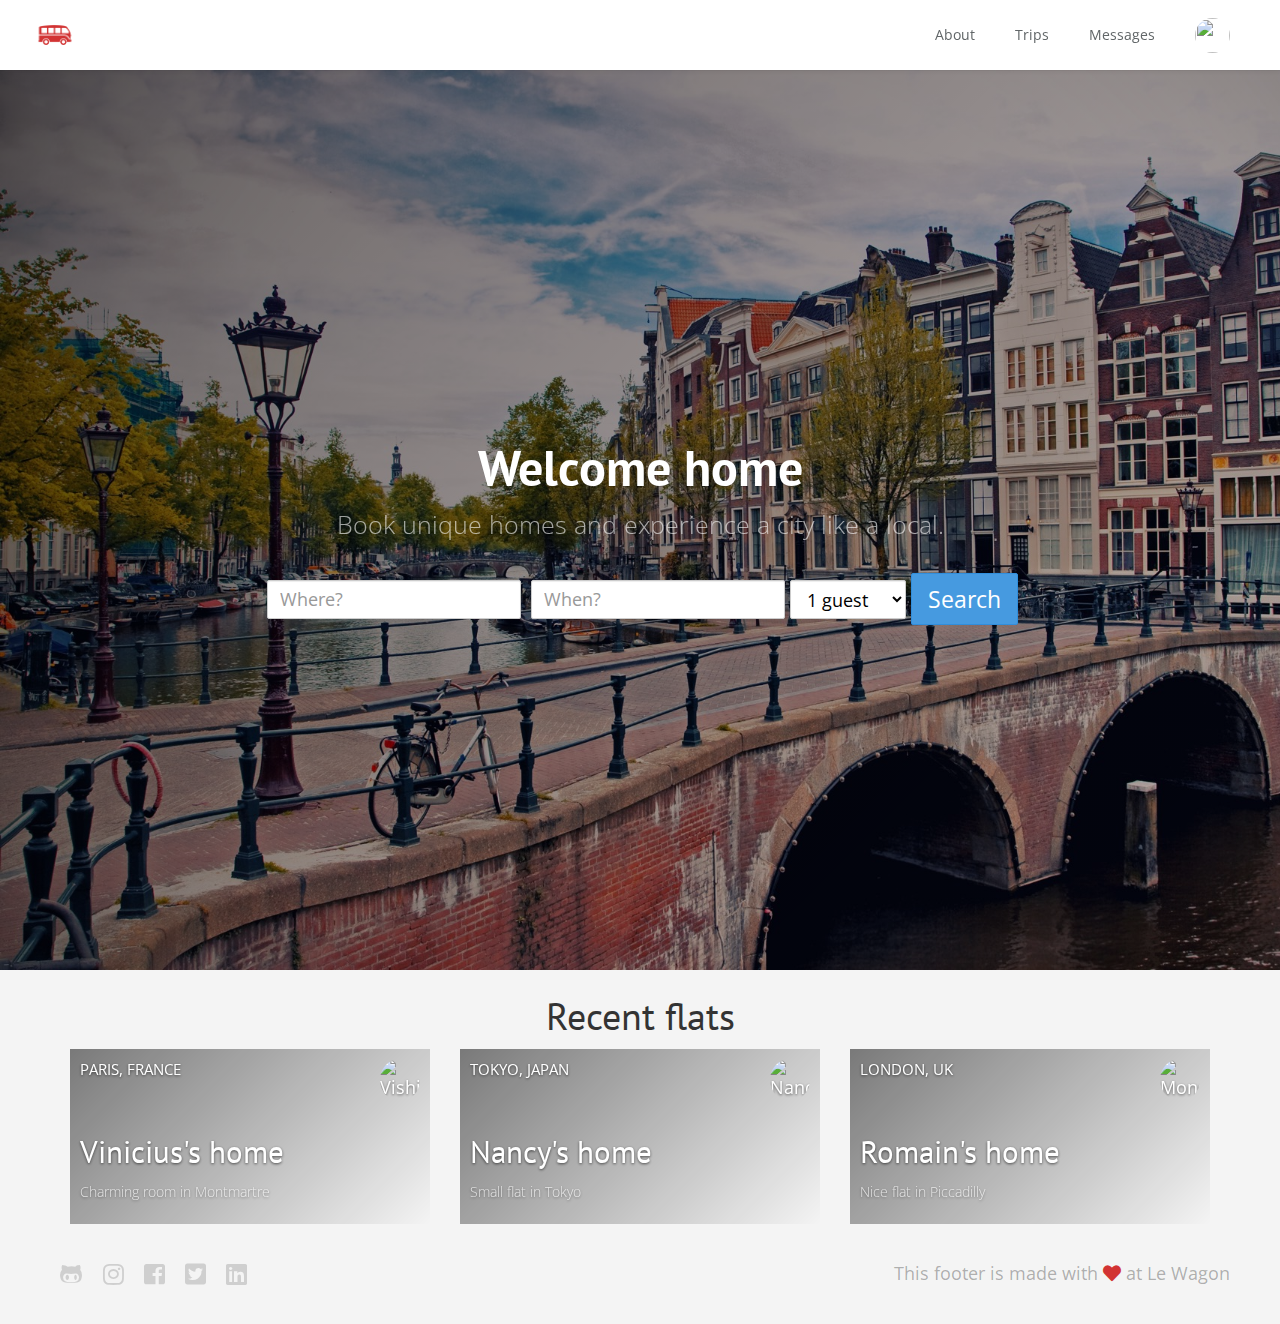
==== commit 3692efa9: "Automated commit at 2018-10-30 02:00:42 UTC by middleman-deploy 2.0.0-alpha" ====
--- a/index.html
+++ b/index.html
@@ -7,7 +7,7 @@
           content="width=device-width, initial-scale=1, shrink-to-fit=no">
     <!-- Use the title from a page's frontmatter if it has one -->
     <title>Le Wagon - Middleman</title>
-    <link href="stylesheets/application-1434da82.css" rel="stylesheet" />
+    <link href="stylesheets/application-23f7a07e.css" rel="stylesheet" />
     <script src="javascripts/application-93de88c9.js"></script>
     <link href="images/favicon-f15af148.png" rel="icon" type="image/png" />
   </head>
@@ -21,7 +21,9 @@
   <!-- Right Navigation -->
   <div class="navbar-wagon-right hidden-xs hidden-sm">
 
-    <a href="" class="navbar-wagon-item navbar-wagon-link">About</a>
+    <!-- <a href="" class="navbar-wagon-item navbar-wagon-link">About</a> -->
+     <a href="team.html" class="navbar-wagon-item navbar-wagon-link">About</a>
+
     <a href="" class="navbar-wagon-item navbar-wagon-link">Trips</a>
     <a href="" class="navbar-wagon-item navbar-wagon-link">Messages</a>
 
@@ -80,12 +82,12 @@
 </div>
 
 
+<!--
+<div class="container">
   <h2 class="text-center">Recent flats</h2>
-
-<div class="container">
   <div class="row">
     <div class="col-xs-12 col-sm-4">
-      <!-- insert <div class="card"> -->
+
       <div class="card" style="background-image: linear-gradient(-225deg, rgba(0,0,0,0.6) 0%, rgba(0,0,0,0.2) 100%), url(images/paris-1f6c9204.jpeg)">
         <div class="card-category">PARIS, FRANCE</div>
         <div class="card-description">
@@ -104,7 +106,7 @@
       </div>
     </div>
     <div class="col-xs-12 col-sm-4">
-      <!-- insert <div class="card"> -->
+
       <div class="card" style="background-image: linear-gradient(-225deg, rgba(0,0,0,0.6) 0%, rgba(0,0,0,0.2) 100%), url(images/tokyo-3ead42a0.jpeg)">
         <div class="card-category">TOKYO, JAPAN</div>
         <div class="card-description">
@@ -123,7 +125,7 @@
       </div>
     </div>
     <div class="col-xs-12 col-sm-4">
-      <!-- insert <div class="card"> -->
+
       <div class="card" style="background-image: linear-gradient(-225deg, rgba(0,0,0,0.6) 0%, rgba(0,0,0,0.2) 100%), url(images/london-55b4e594.jpeg)">
         <div class="card-category">LONDON, UK</div>
         <div class="card-description">
@@ -141,6 +143,48 @@
         <a class="card-link" href="#" ></a>
       </div>
     </div>
+  </div>
+</div>
+ -->
+
+<div class="container">
+  <h2 class="text-center">Recent flats</h2>
+  <div class="row">
+
+      <div class="col-xs-12 col-sm-6 col-md-4">
+        <div class="card" style="background-image: linear-gradient(-225deg, rgba(0,0,0,0.5) 0%, rgba(0,0,0,0) 100%), url('https://kitt.lewagon.com/placeholder/cities/paris');">
+          <div class="card-category">Paris, France</div>
+          <div class="card-description">
+            <h3>Vinicius's home</h3>
+            <p>Charming room in Montmartre</p>
+          </div>
+          <img src="https://kitt.lewagon.com/placeholder/users/vishizaki" class="card-user" alt="Vishizaki" />
+          <a href="flats/vishizaki.html" class="card-link"></a>
+        </div>
+      </div>
+      <div class="col-xs-12 col-sm-6 col-md-4">
+        <div class="card" style="background-image: linear-gradient(-225deg, rgba(0,0,0,0.5) 0%, rgba(0,0,0,0) 100%), url('https://kitt.lewagon.com/placeholder/cities/tokyo');">
+          <div class="card-category">Tokyo, Japan</div>
+          <div class="card-description">
+            <h3>Nancy's home</h3>
+            <p>Small flat in Tokyo</p>
+          </div>
+          <img src="https://kitt.lewagon.com/placeholder/users/nancyican" class="card-user" alt="Nancyican" />
+          <a href="flats/nancyican.html" class="card-link"></a>
+        </div>
+      </div>
+      <div class="col-xs-12 col-sm-6 col-md-4">
+        <div class="card" style="background-image: linear-gradient(-225deg, rgba(0,0,0,0.5) 0%, rgba(0,0,0,0) 100%), url('https://kitt.lewagon.com/placeholder/cities/london');">
+          <div class="card-category">London, UK</div>
+          <div class="card-description">
+            <h3>Romain's home</h3>
+            <p>Nice flat in Piccadilly</p>
+          </div>
+          <img src="https://kitt.lewagon.com/placeholder/users/monsieurpaillard" class="card-user" alt="Monsieurpaillard" />
+          <a href="flats/monsieurpaillard.html" class="card-link"></a>
+        </div>
+      </div>
+
   </div>
 </div>
 
--- a/stylesheets/application-23f7a07e.css
+++ b/stylesheets/application-23f7a07e.css
@@ -0,0 +1,8 @@
+@import url("https://fonts.googleapis.com/css?family=Open+Sans|PT+Sans");/*!
+ * Bootstrap v3.3.7 (http://getbootstrap.com)
+ * Copyright 2011-2016 Twitter, Inc.
+ * Licensed under MIT (https://github.com/twbs/bootstrap/blob/master/LICENSE)
+ *//*! normalize.css v3.0.3 | MIT License | github.com/necolas/normalize.css */html{font-family:sans-serif;-ms-text-size-adjust:100%;-webkit-text-size-adjust:100%}body{margin:0}article,aside,details,figcaption,figure,footer,header,hgroup,main,menu,nav,section,summary{display:block}audio,canvas,progress,video{display:inline-block;vertical-align:baseline}audio:not([controls]){display:none;height:0}[hidden],template{display:none}a{background-color:transparent}a:active,a:hover{outline:0}abbr[title]{border-bottom:1px dotted}b,strong{font-weight:bold}dfn{font-style:italic}h1{font-size:2em;margin:0.67em 0}mark{background:#ff0;color:#000}small{font-size:80%}sub,sup{font-size:75%;line-height:0;position:relative;vertical-align:baseline}sup{top:-0.5em}sub{bottom:-0.25em}img{border:0}svg:not(:root){overflow:hidden}figure{margin:1em 40px}hr{-webkit-box-sizing:content-box;box-sizing:content-box;height:0}pre{overflow:auto}code,kbd,pre,samp{font-family:monospace, monospace;font-size:1em}button,input,optgroup,select,textarea{color:inherit;font:inherit;margin:0}button{overflow:visible}button,select{text-transform:none}button,html input[type="button"],input[type="reset"],input[type="submit"]{-webkit-appearance:button;cursor:pointer}button[disabled],html input[disabled]{cursor:default}button::-moz-focus-inner,input::-moz-focus-inner{border:0;padding:0}input{line-height:normal}input[type="checkbox"],input[type="radio"]{-webkit-box-sizing:border-box;box-sizing:border-box;padding:0}input[type="number"]::-webkit-inner-spin-button,input[type="number"]::-webkit-outer-spin-button{height:auto}input[type="search"]{-webkit-appearance:textfield;-webkit-box-sizing:content-box;box-sizing:content-box}input[type="search"]::-webkit-search-cancel-button,input[type="search"]::-webkit-search-decoration{-webkit-appearance:none}fieldset{border:1px solid #c0c0c0;margin:0 2px;padding:0.35em 0.625em 0.75em}legend{border:0;padding:0}textarea{overflow:auto}optgroup{font-weight:bold}table{border-collapse:collapse;border-spacing:0}td,th{padding:0}/*! Source: https://github.com/h5bp/html5-boilerplate/blob/master/src/css/main.css */@media print{*,*:before,*:after{background:transparent !important;color:#000 !important;-webkit-box-shadow:none !important;box-shadow:none !important;text-shadow:none !important}a,a:visited{text-decoration:underline}a[href]:after{content:" (" attr(href) ")"}abbr[title]:after{content:" (" attr(title) ")"}a[href^="#"]:after,a[href^="javascript:"]:after{content:""}pre,blockquote{border:1px solid #999;page-break-inside:avoid}thead{display:table-header-group}tr,img{page-break-inside:avoid}img{max-width:100% !important}p,h2,h3{orphans:3;widows:3}h2,h3{page-break-after:avoid}.navbar{display:none}.btn>.caret,.dropup>.btn>.caret{border-top-color:#000 !important}.label{border:1px solid #000}.table{border-collapse:collapse !important}.table td,.table th{background-color:#fff !important}.table-bordered th,.table-bordered td{border:1px solid #ddd !important}}@font-face{font-family:'Glyphicons Halflings';src:url("../assets/bootstrap/glyphicons-halflings-regular-86b6f62b.eot");src:url("../assets/bootstrap/glyphicons-halflings-regular-86b6f62b.eot?#iefix") format("embedded-opentype"),url("../assets/bootstrap/glyphicons-halflings-regular-ca35b697.woff2") format("woff2"),url("../assets/bootstrap/glyphicons-halflings-regular-278e49a8.woff") format("woff"),url("../assets/bootstrap/glyphicons-halflings-regular-44bc1850.ttf") format("truetype"),url("../assets/bootstrap/glyphicons-halflings-regular-de51a849.svg#glyphicons_halflingsregular") format("svg")}.glyphicon{position:relative;top:1px;display:inline-block;font-family:'Glyphicons Halflings';font-style:normal;font-weight:normal;line-height:1;-webkit-font-smoothing:antialiased;-moz-osx-font-smoothing:grayscale}.glyphicon-asterisk:before{content:"\002a"}.glyphicon-plus:before{content:"\002b"}.glyphicon-euro:before,.glyphicon-eur:before{content:"\20ac"}.glyphicon-minus:before{content:"\2212"}.glyphicon-cloud:before{content:"\2601"}.glyphicon-envelope:before{content:"\2709"}.glyphicon-pencil:before{content:"\270f"}.glyphicon-glass:before{content:"\e001"}.glyphicon-music:before{content:"\e002"}.glyphicon-search:before{content:"\e003"}.glyphicon-heart:before{content:"\e005"}.glyphicon-star:before{content:"\e006"}.glyphicon-star-empty:before{content:"\e007"}.glyphicon-user:before{content:"\e008"}.glyphicon-film:before{content:"\e009"}.glyphicon-th-large:before{content:"\e010"}.glyphicon-th:before{content:"\e011"}.glyphicon-th-list:before{content:"\e012"}.glyphicon-ok:before{content:"\e013"}.glyphicon-remove:before{content:"\e014"}.glyphicon-zoom-in:before{content:"\e015"}.glyphicon-zoom-out:before{content:"\e016"}.glyphicon-off:before{content:"\e017"}.glyphicon-signal:before{content:"\e018"}.glyphicon-cog:before{content:"\e019"}.glyphicon-trash:before{content:"\e020"}.glyphicon-home:before{content:"\e021"}.glyphicon-file:before{content:"\e022"}.glyphicon-time:before{content:"\e023"}.glyphicon-road:before{content:"\e024"}.glyphicon-download-alt:before{content:"\e025"}.glyphicon-download:before{content:"\e026"}.glyphicon-upload:before{content:"\e027"}.glyphicon-inbox:before{content:"\e028"}.glyphicon-play-circle:before{content:"\e029"}.glyphicon-repeat:before{content:"\e030"}.glyphicon-refresh:before{content:"\e031"}.glyphicon-list-alt:before{content:"\e032"}.glyphicon-lock:before{content:"\e033"}.glyphicon-flag:before{content:"\e034"}.glyphicon-headphones:before{content:"\e035"}.glyphicon-volume-off:before{content:"\e036"}.glyphicon-volume-down:before{content:"\e037"}.glyphicon-volume-up:before{content:"\e038"}.glyphicon-qrcode:before{content:"\e039"}.glyphicon-barcode:before{content:"\e040"}.glyphicon-tag:before{content:"\e041"}.glyphicon-tags:before{content:"\e042"}.glyphicon-book:before{content:"\e043"}.glyphicon-bookmark:before{content:"\e044"}.glyphicon-print:before{content:"\e045"}.glyphicon-camera:before{content:"\e046"}.glyphicon-font:before{content:"\e047"}.glyphicon-bold:before{content:"\e048"}.glyphicon-italic:before{content:"\e049"}.glyphicon-text-height:before{content:"\e050"}.glyphicon-text-width:before{content:"\e051"}.glyphicon-align-left:before{content:"\e052"}.glyphicon-align-center:before{content:"\e053"}.glyphicon-align-right:before{content:"\e054"}.glyphicon-align-justify:before{content:"\e055"}.glyphicon-list:before{content:"\e056"}.glyphicon-indent-left:before{content:"\e057"}.glyphicon-indent-right:before{content:"\e058"}.glyphicon-facetime-video:before{content:"\e059"}.glyphicon-picture:before{content:"\e060"}.glyphicon-map-marker:before{content:"\e062"}.glyphicon-adjust:before{content:"\e063"}.glyphicon-tint:before{content:"\e064"}.glyphicon-edit:before{content:"\e065"}.glyphicon-share:before{content:"\e066"}.glyphicon-check:before{content:"\e067"}.glyphicon-move:before{content:"\e068"}.glyphicon-step-backward:before{content:"\e069"}.glyphicon-fast-backward:before{content:"\e070"}.glyphicon-backward:before{content:"\e071"}.glyphicon-play:before{content:"\e072"}.glyphicon-pause:before{content:"\e073"}.glyphicon-stop:before{content:"\e074"}.glyphicon-forward:before{content:"\e075"}.glyphicon-fast-forward:before{content:"\e076"}.glyphicon-step-forward:before{content:"\e077"}.glyphicon-eject:before{content:"\e078"}.glyphicon-chevron-left:before{content:"\e079"}.glyphicon-chevron-right:before{content:"\e080"}.glyphicon-plus-sign:before{content:"\e081"}.glyphicon-minus-sign:before{content:"\e082"}.glyphicon-remove-sign:before{content:"\e083"}.glyphicon-ok-sign:before{content:"\e084"}.glyphicon-question-sign:before{content:"\e085"}.glyphicon-info-sign:before{content:"\e086"}.glyphicon-screenshot:before{content:"\e087"}.glyphicon-remove-circle:before{content:"\e088"}.glyphicon-ok-circle:before{content:"\e089"}.glyphicon-ban-circle:before{content:"\e090"}.glyphicon-arrow-left:before{content:"\e091"}.glyphicon-arrow-right:before{content:"\e092"}.glyphicon-arrow-up:before{content:"\e093"}.glyphicon-arrow-down:before{content:"\e094"}.glyphicon-share-alt:before{content:"\e095"}.glyphicon-resize-full:before{content:"\e096"}.glyphicon-resize-small:before{content:"\e097"}.glyphicon-exclamation-sign:before{content:"\e101"}.glyphicon-gift:before{content:"\e102"}.glyphicon-leaf:before{content:"\e103"}.glyphicon-fire:before{content:"\e104"}.glyphicon-eye-open:before{content:"\e105"}.glyphicon-eye-close:before{content:"\e106"}.glyphicon-warning-sign:before{content:"\e107"}.glyphicon-plane:before{content:"\e108"}.glyphicon-calendar:before{content:"\e109"}.glyphicon-random:before{content:"\e110"}.glyphicon-comment:before{content:"\e111"}.glyphicon-magnet:before{content:"\e112"}.glyphicon-chevron-up:before{content:"\e113"}.glyphicon-chevron-down:before{content:"\e114"}.glyphicon-retweet:before{content:"\e115"}.glyphicon-shopping-cart:before{content:"\e116"}.glyphicon-folder-close:before{content:"\e117"}.glyphicon-folder-open:before{content:"\e118"}.glyphicon-resize-vertical:before{content:"\e119"}.glyphicon-resize-horizontal:before{content:"\e120"}.glyphicon-hdd:before{content:"\e121"}.glyphicon-bullhorn:before{content:"\e122"}.glyphicon-bell:before{content:"\e123"}.glyphicon-certificate:before{content:"\e124"}.glyphicon-thumbs-up:before{content:"\e125"}.glyphicon-thumbs-down:before{content:"\e126"}.glyphicon-hand-right:before{content:"\e127"}.glyphicon-hand-left:before{content:"\e128"}.glyphicon-hand-up:before{content:"\e129"}.glyphicon-hand-down:before{content:"\e130"}.glyphicon-circle-arrow-right:before{content:"\e131"}.glyphicon-circle-arrow-left:before{content:"\e132"}.glyphicon-circle-arrow-up:before{content:"\e133"}.glyphicon-circle-arrow-down:before{content:"\e134"}.glyphicon-globe:before{content:"\e135"}.glyphicon-wrench:before{content:"\e136"}.glyphicon-tasks:before{content:"\e137"}.glyphicon-filter:before{content:"\e138"}.glyphicon-briefcase:before{content:"\e139"}.glyphicon-fullscreen:before{content:"\e140"}.glyphicon-dashboard:before{content:"\e141"}.glyphicon-paperclip:before{content:"\e142"}.glyphicon-heart-empty:before{content:"\e143"}.glyphicon-link:before{content:"\e144"}.glyphicon-phone:before{content:"\e145"}.glyphicon-pushpin:before{content:"\e146"}.glyphicon-usd:before{content:"\e148"}.glyphicon-gbp:before{content:"\e149"}.glyphicon-sort:before{content:"\e150"}.glyphicon-sort-by-alphabet:before{content:"\e151"}.glyphicon-sort-by-alphabet-alt:before{content:"\e152"}.glyphicon-sort-by-order:before{content:"\e153"}.glyphicon-sort-by-order-alt:before{content:"\e154"}.glyphicon-sort-by-attributes:before{content:"\e155"}.glyphicon-sort-by-attributes-alt:before{content:"\e156"}.glyphicon-unchecked:before{content:"\e157"}.glyphicon-expand:before{content:"\e158"}.glyphicon-collapse-down:before{content:"\e159"}.glyphicon-collapse-up:before{content:"\e160"}.glyphicon-log-in:before{content:"\e161"}.glyphicon-flash:before{content:"\e162"}.glyphicon-log-out:before{content:"\e163"}.glyphicon-new-window:before{content:"\e164"}.glyphicon-record:before{content:"\e165"}.glyphicon-save:before{content:"\e166"}.glyphicon-open:before{content:"\e167"}.glyphicon-saved:before{content:"\e168"}.glyphicon-import:before{content:"\e169"}.glyphicon-export:before{content:"\e170"}.glyphicon-send:before{content:"\e171"}.glyphicon-floppy-disk:before{content:"\e172"}.glyphicon-floppy-saved:before{content:"\e173"}.glyphicon-floppy-remove:before{content:"\e174"}.glyphicon-floppy-save:before{content:"\e175"}.glyphicon-floppy-open:before{content:"\e176"}.glyphicon-credit-card:before{content:"\e177"}.glyphicon-transfer:before{content:"\e178"}.glyphicon-cutlery:before{content:"\e179"}.glyphicon-header:before{content:"\e180"}.glyphicon-compressed:before{content:"\e181"}.glyphicon-earphone:before{content:"\e182"}.glyphicon-phone-alt:before{content:"\e183"}.glyphicon-tower:before{content:"\e184"}.glyphicon-stats:before{content:"\e185"}.glyphicon-sd-video:before{content:"\e186"}.glyphicon-hd-video:before{content:"\e187"}.glyphicon-subtitles:before{content:"\e188"}.glyphicon-sound-stereo:before{content:"\e189"}.glyphicon-sound-dolby:before{content:"\e190"}.glyphicon-sound-5-1:before{content:"\e191"}.glyphicon-sound-6-1:before{content:"\e192"}.glyphicon-sound-7-1:before{content:"\e193"}.glyphicon-copyright-mark:before{content:"\e194"}.glyphicon-registration-mark:before{content:"\e195"}.glyphicon-cloud-download:before{content:"\e197"}.glyphicon-cloud-upload:before{content:"\e198"}.glyphicon-tree-conifer:before{content:"\e199"}.glyphicon-tree-deciduous:before{content:"\e200"}.glyphicon-cd:before{content:"\e201"}.glyphicon-save-file:before{content:"\e202"}.glyphicon-open-file:before{content:"\e203"}.glyphicon-level-up:before{content:"\e204"}.glyphicon-copy:before{content:"\e205"}.glyphicon-paste:before{content:"\e206"}.glyphicon-alert:before{content:"\e209"}.glyphicon-equalizer:before{content:"\e210"}.glyphicon-king:before{content:"\e211"}.glyphicon-queen:before{content:"\e212"}.glyphicon-pawn:before{content:"\e213"}.glyphicon-bishop:before{content:"\e214"}.glyphicon-knight:before{content:"\e215"}.glyphicon-baby-formula:before{content:"\e216"}.glyphicon-tent:before{content:"\26fa"}.glyphicon-blackboard:before{content:"\e218"}.glyphicon-bed:before{content:"\e219"}.glyphicon-apple:before{content:"\f8ff"}.glyphicon-erase:before{content:"\e221"}.glyphicon-hourglass:before{content:"\231b"}.glyphicon-lamp:before{content:"\e223"}.glyphicon-duplicate:before{content:"\e224"}.glyphicon-piggy-bank:before{content:"\e225"}.glyphicon-scissors:before{content:"\e226"}.glyphicon-bitcoin:before{content:"\e227"}.glyphicon-btc:before{content:"\e227"}.glyphicon-xbt:before{content:"\e227"}.glyphicon-yen:before{content:"\00a5"}.glyphicon-jpy:before{content:"\00a5"}.glyphicon-ruble:before{content:"\20bd"}.glyphicon-rub:before{content:"\20bd"}.glyphicon-scale:before{content:"\e230"}.glyphicon-ice-lolly:before{content:"\e231"}.glyphicon-ice-lolly-tasted:before{content:"\e232"}.glyphicon-education:before{content:"\e233"}.glyphicon-option-horizontal:before{content:"\e234"}.glyphicon-option-vertical:before{content:"\e235"}.glyphicon-menu-hamburger:before{content:"\e236"}.glyphicon-modal-window:before{content:"\e237"}.glyphicon-oil:before{content:"\e238"}.glyphicon-grain:before{content:"\e239"}.glyphicon-sunglasses:before{content:"\e240"}.glyphicon-text-size:before{content:"\e241"}.glyphicon-text-color:before{content:"\e242"}.glyphicon-text-background:before{content:"\e243"}.glyphicon-object-align-top:before{content:"\e244"}.glyphicon-object-align-bottom:before{content:"\e245"}.glyphicon-object-align-horizontal:before{content:"\e246"}.glyphicon-object-align-left:before{content:"\e247"}.glyphicon-object-align-vertical:before{content:"\e248"}.glyphicon-object-align-right:before{content:"\e249"}.glyphicon-triangle-right:before{content:"\e250"}.glyphicon-triangle-left:before{content:"\e251"}.glyphicon-triangle-bottom:before{content:"\e252"}.glyphicon-triangle-top:before{content:"\e253"}.glyphicon-console:before{content:"\e254"}.glyphicon-superscript:before{content:"\e255"}.glyphicon-subscript:before{content:"\e256"}.glyphicon-menu-left:before{content:"\e257"}.glyphicon-menu-right:before{content:"\e258"}.glyphicon-menu-down:before{content:"\e259"}.glyphicon-menu-up:before{content:"\e260"}*{-webkit-box-sizing:border-box;box-sizing:border-box}*:before,*:after{-webkit-box-sizing:border-box;box-sizing:border-box}html{font-size:10px;-webkit-tap-highlight-color:transparent}body{font-family:"Open Sans", "sans-serif";font-size:18px;line-height:1.42857143;color:#333333;background-color:#F4F4F4}input,button,select,textarea{font-family:inherit;font-size:inherit;line-height:inherit}a{color:#469AE0;text-decoration:none}a:hover,a:focus{color:#1f74ba;text-decoration:underline}a:focus{outline:5px auto -webkit-focus-ring-color;outline-offset:-2px}figure{margin:0}img{vertical-align:middle}.img-responsive{display:block;max-width:100%;height:auto}.img-rounded{border-radius:2px}.img-thumbnail{padding:4px;line-height:1.42857143;background-color:#F4F4F4;border:1px solid #ddd;border-radius:2px;-webkit-transition:all 0.2s ease-in-out;transition:all 0.2s ease-in-out;display:inline-block;max-width:100%;height:auto}.img-circle{border-radius:50%}hr{margin-top:25px;margin-bottom:25px;border:0;border-top:1px solid #eeeeee}.sr-only{position:absolute;width:1px;height:1px;margin:-1px;padding:0;overflow:hidden;clip:rect(0, 0, 0, 0);border:0}.sr-only-focusable:active,.sr-only-focusable:focus{position:static;width:auto;height:auto;margin:0;overflow:visible;clip:auto}[role="button"]{cursor:pointer}h1,h2,h3,h4,h5,h6,.h1,.h2,.h3,.h4,.h5,.h6{font-family:"PT Sans", "sans-serif";font-weight:500;line-height:1.1;color:inherit}h1 small,h1 .small,h2 small,h2 .small,h3 small,h3 .small,h4 small,h4 .small,h5 small,h5 .small,h6 small,h6 .small,.h1 small,.h1 .small,.h2 small,.h2 .small,.h3 small,.h3 .small,.h4 small,.h4 .small,.h5 small,.h5 .small,.h6 small,.h6 .small{font-weight:normal;line-height:1;color:#777777}h1,.h1,h2,.h2,h3,.h3{margin-top:25px;margin-bottom:12.5px}h1 small,h1 .small,.h1 small,.h1 .small,h2 small,h2 .small,.h2 small,.h2 .small,h3 small,h3 .small,.h3 small,.h3 .small{font-size:65%}h4,.h4,h5,.h5,h6,.h6{margin-top:12.5px;margin-bottom:12.5px}h4 small,h4 .small,.h4 small,.h4 .small,h5 small,h5 .small,.h5 small,.h5 .small,h6 small,h6 .small,.h6 small,.h6 .small{font-size:75%}h1,.h1{font-size:46px}h2,.h2{font-size:38px}h3,.h3{font-size:31px}h4,.h4{font-size:23px}h5,.h5{font-size:18px}h6,.h6{font-size:16px}p{margin:0 0 12.5px}.lead{margin-bottom:25px;font-size:20px;font-weight:300;line-height:1.4}@media (min-width: 768px){.lead{font-size:27px}}small,.small{font-size:88%}mark,.mark{background-color:#fcf8e3;padding:.2em}.text-left{text-align:left}.text-right{text-align:right}.text-center{text-align:center}.text-justify{text-align:justify}.text-nowrap{white-space:nowrap}.text-lowercase{text-transform:lowercase}.text-uppercase,.initialism{text-transform:uppercase}.text-capitalize{text-transform:capitalize}.text-muted{color:#777777}.text-primary{color:#469AE0}a.text-primary:hover,a.text-primary:focus{color:#2381d0}.text-success{color:#3c763d}a.text-success:hover,a.text-success:focus{color:#2b542c}.text-info{color:#31708f}a.text-info:hover,a.text-info:focus{color:#245269}.text-warning{color:#8a6d3b}a.text-warning:hover,a.text-warning:focus{color:#66512c}.text-danger{color:#a94442}a.text-danger:hover,a.text-danger:focus{color:#843534}.bg-primary{color:#fff}.bg-primary{background-color:#469AE0}a.bg-primary:hover,a.bg-primary:focus{background-color:#2381d0}.bg-success{background-color:#dff0d8}a.bg-success:hover,a.bg-success:focus{background-color:#c1e2b3}.bg-info{background-color:#d9edf7}a.bg-info:hover,a.bg-info:focus{background-color:#afd9ee}.bg-warning{background-color:#fcf8e3}a.bg-warning:hover,a.bg-warning:focus{background-color:#f7ecb5}.bg-danger{background-color:#f2dede}a.bg-danger:hover,a.bg-danger:focus{background-color:#e4b9b9}.page-header{padding-bottom:11.5px;margin:50px 0 25px;border-bottom:1px solid #eeeeee}ul,ol{margin-top:0;margin-bottom:12.5px}ul ul,ul ol,ol ul,ol ol{margin-bottom:0}.list-unstyled{padding-left:0;list-style:none}.list-inline{padding-left:0;list-style:none;margin-left:-5px}.list-inline>li{display:inline-block;padding-left:5px;padding-right:5px}dl{margin-top:0;margin-bottom:25px}dt,dd{line-height:1.42857143}dt{font-weight:bold}dd{margin-left:0}.dl-horizontal dd:before,.dl-horizontal dd:after{content:" ";display:table}.dl-horizontal dd:after{clear:both}@media (min-width: 768px){.dl-horizontal dt{float:left;width:160px;clear:left;text-align:right;overflow:hidden;text-overflow:ellipsis;white-space:nowrap}.dl-horizontal dd{margin-left:180px}}abbr[title],abbr[data-original-title]{cursor:help;border-bottom:1px dotted #777777}.initialism{font-size:90%}blockquote{padding:12.5px 25px;margin:0 0 25px;font-size:22.5px;border-left:5px solid #eeeeee}blockquote p:last-child,blockquote ul:last-child,blockquote ol:last-child{margin-bottom:0}blockquote footer,blockquote small,blockquote .small{display:block;font-size:80%;line-height:1.42857143;color:#777777}blockquote footer:before,blockquote small:before,blockquote .small:before{content:'\2014 \00A0'}.blockquote-reverse,blockquote.pull-right{padding-right:15px;padding-left:0;border-right:5px solid #eeeeee;border-left:0;text-align:right}.blockquote-reverse footer:before,.blockquote-reverse small:before,.blockquote-reverse .small:before,blockquote.pull-right footer:before,blockquote.pull-right small:before,blockquote.pull-right .small:before{content:''}.blockquote-reverse footer:after,.blockquote-reverse small:after,.blockquote-reverse .small:after,blockquote.pull-right footer:after,blockquote.pull-right small:after,blockquote.pull-right .small:after{content:'\00A0 \2014'}address{margin-bottom:25px;font-style:normal;line-height:1.42857143}code,kbd,pre,samp{font-family:Menlo, Monaco, Consolas, "Courier New", monospace}code{padding:2px 4px;font-size:90%;color:#c7254e;background-color:#f9f2f4;border-radius:2px}kbd{padding:2px 4px;font-size:90%;color:#fff;background-color:#333;border-radius:2px;-webkit-box-shadow:inset 0 -1px 0 rgba(0,0,0,0.25);box-shadow:inset 0 -1px 0 rgba(0,0,0,0.25)}kbd kbd{padding:0;font-size:100%;font-weight:bold;-webkit-box-shadow:none;box-shadow:none}pre{display:block;padding:12px;margin:0 0 12.5px;font-size:17px;line-height:1.42857143;word-break:break-all;word-wrap:break-word;color:#333333;background-color:#f5f5f5;border:1px solid #ccc;border-radius:2px}pre code{padding:0;font-size:inherit;color:inherit;white-space:pre-wrap;background-color:transparent;border-radius:0}.pre-scrollable{max-height:340px;overflow-y:scroll}.container{margin-right:auto;margin-left:auto;padding-left:15px;padding-right:15px}.container:before,.container:after{content:" ";display:table}.container:after{clear:both}@media (min-width: 768px){.container{width:750px}}@media (min-width: 992px){.container{width:970px}}@media (min-width: 1200px){.container{width:1170px}}.container-fluid{margin-right:auto;margin-left:auto;padding-left:15px;padding-right:15px}.container-fluid:before,.container-fluid:after{content:" ";display:table}.container-fluid:after{clear:both}.row{margin-left:-15px;margin-right:-15px}.row:before,.row:after{content:" ";display:table}.row:after{clear:both}.col-xs-1,.col-sm-1,.col-md-1,.col-lg-1,.col-xs-2,.col-sm-2,.col-md-2,.col-lg-2,.col-xs-3,.col-sm-3,.col-md-3,.col-lg-3,.col-xs-4,.col-sm-4,.col-md-4,.col-lg-4,.col-xs-5,.col-sm-5,.col-md-5,.col-lg-5,.col-xs-6,.col-sm-6,.col-md-6,.col-lg-6,.col-xs-7,.col-sm-7,.col-md-7,.col-lg-7,.col-xs-8,.col-sm-8,.col-md-8,.col-lg-8,.col-xs-9,.col-sm-9,.col-md-9,.col-lg-9,.col-xs-10,.col-sm-10,.col-md-10,.col-lg-10,.col-xs-11,.col-sm-11,.col-md-11,.col-lg-11,.col-xs-12,.col-sm-12,.col-md-12,.col-lg-12{position:relative;min-height:1px;padding-left:15px;padding-right:15px}.col-xs-1,.col-xs-2,.col-xs-3,.col-xs-4,.col-xs-5,.col-xs-6,.col-xs-7,.col-xs-8,.col-xs-9,.col-xs-10,.col-xs-11,.col-xs-12{float:left}.col-xs-1{width:8.33333333%}.col-xs-2{width:16.66666667%}.col-xs-3{width:25%}.col-xs-4{width:33.33333333%}.col-xs-5{width:41.66666667%}.col-xs-6{width:50%}.col-xs-7{width:58.33333333%}.col-xs-8{width:66.66666667%}.col-xs-9{width:75%}.col-xs-10{width:83.33333333%}.col-xs-11{width:91.66666667%}.col-xs-12{width:100%}.col-xs-pull-0{right:auto}.col-xs-pull-1{right:8.33333333%}.col-xs-pull-2{right:16.66666667%}.col-xs-pull-3{right:25%}.col-xs-pull-4{right:33.33333333%}.col-xs-pull-5{right:41.66666667%}.col-xs-pull-6{right:50%}.col-xs-pull-7{right:58.33333333%}.col-xs-pull-8{right:66.66666667%}.col-xs-pull-9{right:75%}.col-xs-pull-10{right:83.33333333%}.col-xs-pull-11{right:91.66666667%}.col-xs-pull-12{right:100%}.col-xs-push-0{left:auto}.col-xs-push-1{left:8.33333333%}.col-xs-push-2{left:16.66666667%}.col-xs-push-3{left:25%}.col-xs-push-4{left:33.33333333%}.col-xs-push-5{left:41.66666667%}.col-xs-push-6{left:50%}.col-xs-push-7{left:58.33333333%}.col-xs-push-8{left:66.66666667%}.col-xs-push-9{left:75%}.col-xs-push-10{left:83.33333333%}.col-xs-push-11{left:91.66666667%}.col-xs-push-12{left:100%}.col-xs-offset-0{margin-left:0%}.col-xs-offset-1{margin-left:8.33333333%}.col-xs-offset-2{margin-left:16.66666667%}.col-xs-offset-3{margin-left:25%}.col-xs-offset-4{margin-left:33.33333333%}.col-xs-offset-5{margin-left:41.66666667%}.col-xs-offset-6{margin-left:50%}.col-xs-offset-7{margin-left:58.33333333%}.col-xs-offset-8{margin-left:66.66666667%}.col-xs-offset-9{margin-left:75%}.col-xs-offset-10{margin-left:83.33333333%}.col-xs-offset-11{margin-left:91.66666667%}.col-xs-offset-12{margin-left:100%}@media (min-width: 768px){.col-sm-1,.col-sm-2,.col-sm-3,.col-sm-4,.col-sm-5,.col-sm-6,.col-sm-7,.col-sm-8,.col-sm-9,.col-sm-10,.col-sm-11,.col-sm-12{float:left}.col-sm-1{width:8.33333333%}.col-sm-2{width:16.66666667%}.col-sm-3{width:25%}.col-sm-4{width:33.33333333%}.col-sm-5{width:41.66666667%}.col-sm-6{width:50%}.col-sm-7{width:58.33333333%}.col-sm-8{width:66.66666667%}.col-sm-9{width:75%}.col-sm-10{width:83.33333333%}.col-sm-11{width:91.66666667%}.col-sm-12{width:100%}.col-sm-pull-0{right:auto}.col-sm-pull-1{right:8.33333333%}.col-sm-pull-2{right:16.66666667%}.col-sm-pull-3{right:25%}.col-sm-pull-4{right:33.33333333%}.col-sm-pull-5{right:41.66666667%}.col-sm-pull-6{right:50%}.col-sm-pull-7{right:58.33333333%}.col-sm-pull-8{right:66.66666667%}.col-sm-pull-9{right:75%}.col-sm-pull-10{right:83.33333333%}.col-sm-pull-11{right:91.66666667%}.col-sm-pull-12{right:100%}.col-sm-push-0{left:auto}.col-sm-push-1{left:8.33333333%}.col-sm-push-2{left:16.66666667%}.col-sm-push-3{left:25%}.col-sm-push-4{left:33.33333333%}.col-sm-push-5{left:41.66666667%}.col-sm-push-6{left:50%}.col-sm-push-7{left:58.33333333%}.col-sm-push-8{left:66.66666667%}.col-sm-push-9{left:75%}.col-sm-push-10{left:83.33333333%}.col-sm-push-11{left:91.66666667%}.col-sm-push-12{left:100%}.col-sm-offset-0{margin-left:0%}.col-sm-offset-1{margin-left:8.33333333%}.col-sm-offset-2{margin-left:16.66666667%}.col-sm-offset-3{margin-left:25%}.col-sm-offset-4{margin-left:33.33333333%}.col-sm-offset-5{margin-left:41.66666667%}.col-sm-offset-6{margin-left:50%}.col-sm-offset-7{margin-left:58.33333333%}.col-sm-offset-8{margin-left:66.66666667%}.col-sm-offset-9{margin-left:75%}.col-sm-offset-10{margin-left:83.33333333%}.col-sm-offset-11{margin-left:91.66666667%}.col-sm-offset-12{margin-left:100%}}@media (min-width: 992px){.col-md-1,.col-md-2,.col-md-3,.col-md-4,.col-md-5,.col-md-6,.col-md-7,.col-md-8,.col-md-9,.col-md-10,.col-md-11,.col-md-12{float:left}.col-md-1{width:8.33333333%}.col-md-2{width:16.66666667%}.col-md-3{width:25%}.col-md-4{width:33.33333333%}.col-md-5{width:41.66666667%}.col-md-6{width:50%}.col-md-7{width:58.33333333%}.col-md-8{width:66.66666667%}.col-md-9{width:75%}.col-md-10{width:83.33333333%}.col-md-11{width:91.66666667%}.col-md-12{width:100%}.col-md-pull-0{right:auto}.col-md-pull-1{right:8.33333333%}.col-md-pull-2{right:16.66666667%}.col-md-pull-3{right:25%}.col-md-pull-4{right:33.33333333%}.col-md-pull-5{right:41.66666667%}.col-md-pull-6{right:50%}.col-md-pull-7{right:58.33333333%}.col-md-pull-8{right:66.66666667%}.col-md-pull-9{right:75%}.col-md-pull-10{right:83.33333333%}.col-md-pull-11{right:91.66666667%}.col-md-pull-12{right:100%}.col-md-push-0{left:auto}.col-md-push-1{left:8.33333333%}.col-md-push-2{left:16.66666667%}.col-md-push-3{left:25%}.col-md-push-4{left:33.33333333%}.col-md-push-5{left:41.66666667%}.col-md-push-6{left:50%}.col-md-push-7{left:58.33333333%}.col-md-push-8{left:66.66666667%}.col-md-push-9{left:75%}.col-md-push-10{left:83.33333333%}.col-md-push-11{left:91.66666667%}.col-md-push-12{left:100%}.col-md-offset-0{margin-left:0%}.col-md-offset-1{margin-left:8.33333333%}.col-md-offset-2{margin-left:16.66666667%}.col-md-offset-3{margin-left:25%}.col-md-offset-4{margin-left:33.33333333%}.col-md-offset-5{margin-left:41.66666667%}.col-md-offset-6{margin-left:50%}.col-md-offset-7{margin-left:58.33333333%}.col-md-offset-8{margin-left:66.66666667%}.col-md-offset-9{margin-left:75%}.col-md-offset-10{margin-left:83.33333333%}.col-md-offset-11{margin-left:91.66666667%}.col-md-offset-12{margin-left:100%}}@media (min-width: 1200px){.col-lg-1,.col-lg-2,.col-lg-3,.col-lg-4,.col-lg-5,.col-lg-6,.col-lg-7,.col-lg-8,.col-lg-9,.col-lg-10,.col-lg-11,.col-lg-12{float:left}.col-lg-1{width:8.33333333%}.col-lg-2{width:16.66666667%}.col-lg-3{width:25%}.col-lg-4{width:33.33333333%}.col-lg-5{width:41.66666667%}.col-lg-6{width:50%}.col-lg-7{width:58.33333333%}.col-lg-8{width:66.66666667%}.col-lg-9{width:75%}.col-lg-10{width:83.33333333%}.col-lg-11{width:91.66666667%}.col-lg-12{width:100%}.col-lg-pull-0{right:auto}.col-lg-pull-1{right:8.33333333%}.col-lg-pull-2{right:16.66666667%}.col-lg-pull-3{right:25%}.col-lg-pull-4{right:33.33333333%}.col-lg-pull-5{right:41.66666667%}.col-lg-pull-6{right:50%}.col-lg-pull-7{right:58.33333333%}.col-lg-pull-8{right:66.66666667%}.col-lg-pull-9{right:75%}.col-lg-pull-10{right:83.33333333%}.col-lg-pull-11{right:91.66666667%}.col-lg-pull-12{right:100%}.col-lg-push-0{left:auto}.col-lg-push-1{left:8.33333333%}.col-lg-push-2{left:16.66666667%}.col-lg-push-3{left:25%}.col-lg-push-4{left:33.33333333%}.col-lg-push-5{left:41.66666667%}.col-lg-push-6{left:50%}.col-lg-push-7{left:58.33333333%}.col-lg-push-8{left:66.66666667%}.col-lg-push-9{left:75%}.col-lg-push-10{left:83.33333333%}.col-lg-push-11{left:91.66666667%}.col-lg-push-12{left:100%}.col-lg-offset-0{margin-left:0%}.col-lg-offset-1{margin-left:8.33333333%}.col-lg-offset-2{margin-left:16.66666667%}.col-lg-offset-3{margin-left:25%}.col-lg-offset-4{margin-left:33.33333333%}.col-lg-offset-5{margin-left:41.66666667%}.col-lg-offset-6{margin-left:50%}.col-lg-offset-7{margin-left:58.33333333%}.col-lg-offset-8{margin-left:66.66666667%}.col-lg-offset-9{margin-left:75%}.col-lg-offset-10{margin-left:83.33333333%}.col-lg-offset-11{margin-left:91.66666667%}.col-lg-offset-12{margin-left:100%}}table{background-color:transparent}caption{padding-top:8px;padding-bottom:8px;color:#777777;text-align:left}th{text-align:left}.table{width:100%;max-width:100%;margin-bottom:25px}.table>thead>tr>th,.table>thead>tr>td,.table>tbody>tr>th,.table>tbody>tr>td,.table>tfoot>tr>th,.table>tfoot>tr>td{padding:8px;line-height:1.42857143;vertical-align:top;border-top:1px solid #ddd}.table>thead>tr>th{vertical-align:bottom;border-bottom:2px solid #ddd}.table>caption+thead>tr:first-child>th,.table>caption+thead>tr:first-child>td,.table>colgroup+thead>tr:first-child>th,.table>colgroup+thead>tr:first-child>td,.table>thead:first-child>tr:first-child>th,.table>thead:first-child>tr:first-child>td{border-top:0}.table>tbody+tbody{border-top:2px solid #ddd}.table .table{background-color:#F4F4F4}.table-condensed>thead>tr>th,.table-condensed>thead>tr>td,.table-condensed>tbody>tr>th,.table-condensed>tbody>tr>td,.table-condensed>tfoot>tr>th,.table-condensed>tfoot>tr>td{padding:5px}.table-bordered{border:1px solid #ddd}.table-bordered>thead>tr>th,.table-bordered>thead>tr>td,.table-bordered>tbody>tr>th,.table-bordered>tbody>tr>td,.table-bordered>tfoot>tr>th,.table-bordered>tfoot>tr>td{border:1px solid #ddd}.table-bordered>thead>tr>th,.table-bordered>thead>tr>td{border-bottom-width:2px}.table-striped>tbody>tr:nth-of-type(odd){background-color:#f9f9f9}.table-hover>tbody>tr:hover{background-color:#f5f5f5}table col[class*="col-"]{position:static;float:none;display:table-column}table td[class*="col-"],table th[class*="col-"]{position:static;float:none;display:table-cell}.table>thead>tr>td.active,.table>thead>tr>th.active,.table>thead>tr.active>td,.table>thead>tr.active>th,.table>tbody>tr>td.active,.table>tbody>tr>th.active,.table>tbody>tr.active>td,.table>tbody>tr.active>th,.table>tfoot>tr>td.active,.table>tfoot>tr>th.active,.table>tfoot>tr.active>td,.table>tfoot>tr.active>th{background-color:#f5f5f5}.table-hover>tbody>tr>td.active:hover,.table-hover>tbody>tr>th.active:hover,.table-hover>tbody>tr.active:hover>td,.table-hover>tbody>tr:hover>.active,.table-hover>tbody>tr.active:hover>th{background-color:#e8e8e8}.table>thead>tr>td.success,.table>thead>tr>th.success,.table>thead>tr.success>td,.table>thead>tr.success>th,.table>tbody>tr>td.success,.table>tbody>tr>th.success,.table>tbody>tr.success>td,.table>tbody>tr.success>th,.table>tfoot>tr>td.success,.table>tfoot>tr>th.success,.table>tfoot>tr.success>td,.table>tfoot>tr.success>th{background-color:#dff0d8}.table-hover>tbody>tr>td.success:hover,.table-hover>tbody>tr>th.success:hover,.table-hover>tbody>tr.success:hover>td,.table-hover>tbody>tr:hover>.success,.table-hover>tbody>tr.success:hover>th{background-color:#d0e9c6}.table>thead>tr>td.info,.table>thead>tr>th.info,.table>thead>tr.info>td,.table>thead>tr.info>th,.table>tbody>tr>td.info,.table>tbody>tr>th.info,.table>tbody>tr.info>td,.table>tbody>tr.info>th,.table>tfoot>tr>td.info,.table>tfoot>tr>th.info,.table>tfoot>tr.info>td,.table>tfoot>tr.info>th{background-color:#d9edf7}.table-hover>tbody>tr>td.info:hover,.table-hover>tbody>tr>th.info:hover,.table-hover>tbody>tr.info:hover>td,.table-hover>tbody>tr:hover>.info,.table-hover>tbody>tr.info:hover>th{background-color:#c4e3f3}.table>thead>tr>td.warning,.table>thead>tr>th.warning,.table>thead>tr.warning>td,.table>thead>tr.warning>th,.table>tbody>tr>td.warning,.table>tbody>tr>th.warning,.table>tbody>tr.warning>td,.table>tbody>tr.warning>th,.table>tfoot>tr>td.warning,.table>tfoot>tr>th.warning,.table>tfoot>tr.warning>td,.table>tfoot>tr.warning>th{background-color:#fcf8e3}.table-hover>tbody>tr>td.warning:hover,.table-hover>tbody>tr>th.warning:hover,.table-hover>tbody>tr.warning:hover>td,.table-hover>tbody>tr:hover>.warning,.table-hover>tbody>tr.warning:hover>th{background-color:#faf2cc}.table>thead>tr>td.danger,.table>thead>tr>th.danger,.table>thead>tr.danger>td,.table>thead>tr.danger>th,.table>tbody>tr>td.danger,.table>tbody>tr>th.danger,.table>tbody>tr.danger>td,.table>tbody>tr.danger>th,.table>tfoot>tr>td.danger,.table>tfoot>tr>th.danger,.table>tfoot>tr.danger>td,.table>tfoot>tr.danger>th{background-color:#f2dede}.table-hover>tbody>tr>td.danger:hover,.table-hover>tbody>tr>th.danger:hover,.table-hover>tbody>tr.danger:hover>td,.table-hover>tbody>tr:hover>.danger,.table-hover>tbody>tr.danger:hover>th{background-color:#ebcccc}.table-responsive{overflow-x:auto;min-height:0.01%}@media screen and (max-width: 767px){.table-responsive{width:100%;margin-bottom:18.75px;overflow-y:hidden;-ms-overflow-style:-ms-autohiding-scrollbar;border:1px solid #ddd}.table-responsive>.table{margin-bottom:0}.table-responsive>.table>thead>tr>th,.table-responsive>.table>thead>tr>td,.table-responsive>.table>tbody>tr>th,.table-responsive>.table>tbody>tr>td,.table-responsive>.table>tfoot>tr>th,.table-responsive>.table>tfoot>tr>td{white-space:nowrap}.table-responsive>.table-bordered{border:0}.table-responsive>.table-bordered>thead>tr>th:first-child,.table-responsive>.table-bordered>thead>tr>td:first-child,.table-responsive>.table-bordered>tbody>tr>th:first-child,.table-responsive>.table-bordered>tbody>tr>td:first-child,.table-responsive>.table-bordered>tfoot>tr>th:first-child,.table-responsive>.table-bordered>tfoot>tr>td:first-child{border-left:0}.table-responsive>.table-bordered>thead>tr>th:last-child,.table-responsive>.table-bordered>thead>tr>td:last-child,.table-responsive>.table-bordered>tbody>tr>th:last-child,.table-responsive>.table-bordered>tbody>tr>td:last-child,.table-responsive>.table-bordered>tfoot>tr>th:last-child,.table-responsive>.table-bordered>tfoot>tr>td:last-child{border-right:0}.table-responsive>.table-bordered>tbody>tr:last-child>th,.table-responsive>.table-bordered>tbody>tr:last-child>td,.table-responsive>.table-bordered>tfoot>tr:last-child>th,.table-responsive>.table-bordered>tfoot>tr:last-child>td{border-bottom:0}}fieldset{padding:0;margin:0;border:0;min-width:0}legend{display:block;width:100%;padding:0;margin-bottom:25px;font-size:27px;line-height:inherit;color:#333333;border:0;border-bottom:1px solid #e5e5e5}label{display:inline-block;max-width:100%;margin-bottom:5px;font-weight:bold}input[type="search"]{-webkit-box-sizing:border-box;box-sizing:border-box}input[type="radio"],input[type="checkbox"]{margin:4px 0 0;margin-top:1px \9;line-height:normal}input[type="file"]{display:block}input[type="range"]{display:block;width:100%}select[multiple],select[size]{height:auto}input[type="file"]:focus,input[type="radio"]:focus,input[type="checkbox"]:focus{outline:5px auto -webkit-focus-ring-color;outline-offset:-2px}output{display:block;padding-top:7px;font-size:18px;line-height:1.42857143;color:#000000}.form-control{display:block;width:100%;height:39px;padding:6px 12px;font-size:18px;line-height:1.42857143;color:#000000;background-color:#fff;background-image:none;border:1px solid #ccc;border-radius:2px;-webkit-box-shadow:inset 0 1px 1px rgba(0,0,0,0.075);box-shadow:inset 0 1px 1px rgba(0,0,0,0.075);-webkit-transition:border-color ease-in-out 0.15s, box-shadow ease-in-out 0.15s;-webkit-transition:border-color ease-in-out 0.15s, -webkit-box-shadow ease-in-out 0.15s;transition:border-color ease-in-out 0.15s, -webkit-box-shadow ease-in-out 0.15s;transition:border-color ease-in-out 0.15s, box-shadow ease-in-out 0.15s;transition:border-color ease-in-out 0.15s, box-shadow ease-in-out 0.15s, -webkit-box-shadow ease-in-out 0.15s}.form-control:focus{border-color:#66afe9;outline:0;-webkit-box-shadow:inset 0 1px 1px rgba(0,0,0,0.075),0 0 8px rgba(102,175,233,0.6);box-shadow:inset 0 1px 1px rgba(0,0,0,0.075),0 0 8px rgba(102,175,233,0.6)}.form-control::-moz-placeholder{color:#999;opacity:1}.form-control:-ms-input-placeholder{color:#999}.form-control::-webkit-input-placeholder{color:#999}.form-control::-ms-expand{border:0;background-color:transparent}.form-control[disabled],.form-control[readonly],fieldset[disabled] .form-control{background-color:#eeeeee;opacity:1}.form-control[disabled],fieldset[disabled] .form-control{cursor:not-allowed}textarea.form-control{height:auto}input[type="search"]{-webkit-appearance:none}@media screen and (-webkit-min-device-pixel-ratio: 0){input[type="date"].form-control,input[type="time"].form-control,input[type="datetime-local"].form-control,input[type="month"].form-control{line-height:39px}input[type="date"].input-sm,.input-group-sm>input[type="date"].form-control,.input-group-sm>input[type="date"].input-group-addon,.input-group-sm>.input-group-btn>input[type="date"].btn,.input-group-sm input[type="date"],input[type="time"].input-sm,.input-group-sm>input[type="time"].form-control,.input-group-sm>input[type="time"].input-group-addon,.input-group-sm>.input-group-btn>input[type="time"].btn,.input-group-sm input[type="time"],input[type="datetime-local"].input-sm,.input-group-sm>input[type="datetime-local"].form-control,.input-group-sm>input[type="datetime-local"].input-group-addon,.input-group-sm>.input-group-btn>input[type="datetime-local"].btn,.input-group-sm input[type="datetime-local"],input[type="month"].input-sm,.input-group-sm>input[type="month"].form-control,.input-group-sm>input[type="month"].input-group-addon,.input-group-sm>.input-group-btn>input[type="month"].btn,.input-group-sm input[type="month"]{line-height:36px}input[type="date"].input-lg,.input-group-lg>input[type="date"].form-control,.input-group-lg>input[type="date"].input-group-addon,.input-group-lg>.input-group-btn>input[type="date"].btn,.input-group-lg input[type="date"],input[type="time"].input-lg,.input-group-lg>input[type="time"].form-control,.input-group-lg>input[type="time"].input-group-addon,.input-group-lg>.input-group-btn>input[type="time"].btn,.input-group-lg input[type="time"],input[type="datetime-local"].input-lg,.input-group-lg>input[type="datetime-local"].form-control,.input-group-lg>input[type="datetime-local"].input-group-addon,.input-group-lg>.input-group-btn>input[type="datetime-local"].btn,.input-group-lg input[type="datetime-local"],input[type="month"].input-lg,.input-group-lg>input[type="month"].form-control,.input-group-lg>input[type="month"].input-group-addon,.input-group-lg>.input-group-btn>input[type="month"].btn,.input-group-lg input[type="month"]{line-height:53px}}.form-group{margin-bottom:15px}.radio,.checkbox{position:relative;display:block;margin-top:10px;margin-bottom:10px}.radio label,.checkbox label{min-height:25px;padding-left:20px;margin-bottom:0;font-weight:normal;cursor:pointer}.radio input[type="radio"],.radio-inline input[type="radio"],.checkbox input[type="checkbox"],.checkbox-inline input[type="checkbox"]{position:absolute;margin-left:-20px;margin-top:4px \9}.radio+.radio,.checkbox+.checkbox{margin-top:-5px}.radio-inline,.checkbox-inline{position:relative;display:inline-block;padding-left:20px;margin-bottom:0;vertical-align:middle;font-weight:normal;cursor:pointer}.radio-inline+.radio-inline,.checkbox-inline+.checkbox-inline{margin-top:0;margin-left:10px}input[type="radio"][disabled],input[type="radio"].disabled,fieldset[disabled] input[type="radio"],input[type="checkbox"][disabled],input[type="checkbox"].disabled,fieldset[disabled] input[type="checkbox"]{cursor:not-allowed}.radio-inline.disabled,fieldset[disabled] .radio-inline,.checkbox-inline.disabled,fieldset[disabled] .checkbox-inline{cursor:not-allowed}.radio.disabled label,fieldset[disabled] .radio label,.checkbox.disabled label,fieldset[disabled] .checkbox label{cursor:not-allowed}.form-control-static{padding-top:7px;padding-bottom:7px;margin-bottom:0;min-height:43px}.form-control-static.input-lg,.input-group-lg>.form-control-static.form-control,.input-group-lg>.form-control-static.input-group-addon,.input-group-lg>.input-group-btn>.form-control-static.btn,.form-control-static.input-sm,.input-group-sm>.form-control-static.form-control,.input-group-sm>.form-control-static.input-group-addon,.input-group-sm>.input-group-btn>.form-control-static.btn{padding-left:0;padding-right:0}.input-sm,.input-group-sm>.form-control,.input-group-sm>.input-group-addon,.input-group-sm>.input-group-btn>.btn{height:36px;padding:5px 10px;font-size:16px;line-height:1.5;border-radius:2px}select.input-sm,.input-group-sm>select.form-control,.input-group-sm>select.input-group-addon,.input-group-sm>.input-group-btn>select.btn{height:36px;line-height:36px}textarea.input-sm,.input-group-sm>textarea.form-control,.input-group-sm>textarea.input-group-addon,.input-group-sm>.input-group-btn>textarea.btn,select[multiple].input-sm,.input-group-sm>select[multiple].form-control,.input-group-sm>select[multiple].input-group-addon,.input-group-sm>.input-group-btn>select[multiple].btn{height:auto}.form-group-sm .form-control{height:36px;padding:5px 10px;font-size:16px;line-height:1.5;border-radius:2px}.form-group-sm select.form-control{height:36px;line-height:36px}.form-group-sm textarea.form-control,.form-group-sm select[multiple].form-control{height:auto}.form-group-sm .form-control-static{height:36px;min-height:41px;padding:6px 10px;font-size:16px;line-height:1.5}.input-lg,.input-group-lg>.form-control,.input-group-lg>.input-group-addon,.input-group-lg>.input-group-btn>.btn{height:53px;padding:10px 16px;font-size:23px;line-height:1.3333333;border-radius:2px}select.input-lg,.input-group-lg>select.form-control,.input-group-lg>select.input-group-addon,.input-group-lg>.input-group-btn>select.btn{height:53px;line-height:53px}textarea.input-lg,.input-group-lg>textarea.form-control,.input-group-lg>textarea.input-group-addon,.input-group-lg>.input-group-btn>textarea.btn,select[multiple].input-lg,.input-group-lg>select[multiple].form-control,.input-group-lg>select[multiple].input-group-addon,.input-group-lg>.input-group-btn>select[multiple].btn{height:auto}.form-group-lg .form-control{height:53px;padding:10px 16px;font-size:23px;line-height:1.3333333;border-radius:2px}.form-group-lg select.form-control{height:53px;line-height:53px}.form-group-lg textarea.form-control,.form-group-lg select[multiple].form-control{height:auto}.form-group-lg .form-control-static{height:53px;min-height:48px;padding:11px 16px;font-size:23px;line-height:1.3333333}.has-feedback{position:relative}.has-feedback .form-control{padding-right:48.75px}.form-control-feedback{position:absolute;top:0;right:0;z-index:2;display:block;width:39px;height:39px;line-height:39px;text-align:center;pointer-events:none}.input-lg+.form-control-feedback,.input-group-lg>.form-control+.form-control-feedback,.input-group-lg>.input-group-addon+.form-control-feedback,.input-group-lg>.input-group-btn>.btn+.form-control-feedback,.input-group-lg+.form-control-feedback,.form-group-lg .form-control+.form-control-feedback{width:53px;height:53px;line-height:53px}.input-sm+.form-control-feedback,.input-group-sm>.form-control+.form-control-feedback,.input-group-sm>.input-group-addon+.form-control-feedback,.input-group-sm>.input-group-btn>.btn+.form-control-feedback,.input-group-sm+.form-control-feedback,.form-group-sm .form-control+.form-control-feedback{width:36px;height:36px;line-height:36px}.has-success .help-block,.has-success .control-label,.has-success .radio,.has-success .checkbox,.has-success .radio-inline,.has-success .checkbox-inline,.has-success.radio label,.has-success.checkbox label,.has-success.radio-inline label,.has-success.checkbox-inline label{color:#3c763d}.has-success .form-control{border-color:#3c763d;-webkit-box-shadow:inset 0 1px 1px rgba(0,0,0,0.075);box-shadow:inset 0 1px 1px rgba(0,0,0,0.075)}.has-success .form-control:focus{border-color:#2b542c;-webkit-box-shadow:inset 0 1px 1px rgba(0,0,0,0.075),0 0 6px #67b168;box-shadow:inset 0 1px 1px rgba(0,0,0,0.075),0 0 6px #67b168}.has-success .input-group-addon{color:#3c763d;border-color:#3c763d;background-color:#dff0d8}.has-success .form-control-feedback{color:#3c763d}.has-warning .help-block,.has-warning .control-label,.has-warning .radio,.has-warning .checkbox,.has-warning .radio-inline,.has-warning .checkbox-inline,.has-warning.radio label,.has-warning.checkbox label,.has-warning.radio-inline label,.has-warning.checkbox-inline label{color:#8a6d3b}.has-warning .form-control{border-color:#8a6d3b;-webkit-box-shadow:inset 0 1px 1px rgba(0,0,0,0.075);box-shadow:inset 0 1px 1px rgba(0,0,0,0.075)}.has-warning .form-control:focus{border-color:#66512c;-webkit-box-shadow:inset 0 1px 1px rgba(0,0,0,0.075),0 0 6px #c0a16b;box-shadow:inset 0 1px 1px rgba(0,0,0,0.075),0 0 6px #c0a16b}.has-warning .input-group-addon{color:#8a6d3b;border-color:#8a6d3b;background-color:#fcf8e3}.has-warning .form-control-feedback{color:#8a6d3b}.has-error .help-block,.has-error .control-label,.has-error .radio,.has-error .checkbox,.has-error .radio-inline,.has-error .checkbox-inline,.has-error.radio label,.has-error.checkbox label,.has-error.radio-inline label,.has-error.checkbox-inline label{color:#a94442}.has-error .form-control{border-color:#a94442;-webkit-box-shadow:inset 0 1px 1px rgba(0,0,0,0.075);box-shadow:inset 0 1px 1px rgba(0,0,0,0.075)}.has-error .form-control:focus{border-color:#843534;-webkit-box-shadow:inset 0 1px 1px rgba(0,0,0,0.075),0 0 6px #ce8483;box-shadow:inset 0 1px 1px rgba(0,0,0,0.075),0 0 6px #ce8483}.has-error .input-group-addon{color:#a94442;border-color:#a94442;background-color:#f2dede}.has-error .form-control-feedback{color:#a94442}.has-feedback label ~ .form-control-feedback{top:30px}.has-feedback label.sr-only ~ .form-control-feedback{top:0}.help-block{display:block;margin-top:5px;margin-bottom:10px;color:#737373}@media (min-width: 768px){.form-inline .form-group{display:inline-block;margin-bottom:0;vertical-align:middle}.form-inline .form-control{display:inline-block;width:auto;vertical-align:middle}.form-inline .form-control-static{display:inline-block}.form-inline .input-group{display:inline-table;vertical-align:middle}.form-inline .input-group .input-group-addon,.form-inline .input-group .input-group-btn,.form-inline .input-group .form-control{width:auto}.form-inline .input-group>.form-control{width:100%}.form-inline .control-label{margin-bottom:0;vertical-align:middle}.form-inline .radio,.form-inline .checkbox{display:inline-block;margin-top:0;margin-bottom:0;vertical-align:middle}.form-inline .radio label,.form-inline .checkbox label{padding-left:0}.form-inline .radio input[type="radio"],.form-inline .checkbox input[type="checkbox"]{position:relative;margin-left:0}.form-inline .has-feedback .form-control-feedback{top:0}}.form-horizontal .radio,.form-horizontal .checkbox,.form-horizontal .radio-inline,.form-horizontal .checkbox-inline{margin-top:0;margin-bottom:0;padding-top:7px}.form-horizontal .radio,.form-horizontal .checkbox{min-height:32px}.form-horizontal .form-group{margin-left:-15px;margin-right:-15px}.form-horizontal .form-group:before,.form-horizontal .form-group:after{content:" ";display:table}.form-horizontal .form-group:after{clear:both}@media (min-width: 768px){.form-horizontal .control-label{text-align:right;margin-bottom:0;padding-top:7px}}.form-horizontal .has-feedback .form-control-feedback{right:15px}@media (min-width: 768px){.form-horizontal .form-group-lg .control-label{padding-top:11px;font-size:23px}}@media (min-width: 768px){.form-horizontal .form-group-sm .control-label{padding-top:6px;font-size:16px}}.btn{display:inline-block;margin-bottom:0;font-weight:normal;text-align:center;vertical-align:middle;-ms-touch-action:manipulation;touch-action:manipulation;cursor:pointer;background-image:none;border:1px solid transparent;white-space:nowrap;padding:6px 12px;font-size:18px;line-height:1.42857143;border-radius:2px;-webkit-user-select:none;-moz-user-select:none;-ms-user-select:none;user-select:none}.btn:focus,.btn.focus,.btn:active:focus,.btn:active.focus,.btn.active:focus,.btn.active.focus{outline:5px auto -webkit-focus-ring-color;outline-offset:-2px}.btn:hover,.btn:focus,.btn.focus{color:#333;text-decoration:none}.btn:active,.btn.active{outline:0;background-image:none;-webkit-box-shadow:inset 0 3px 5px rgba(0,0,0,0.125);box-shadow:inset 0 3px 5px rgba(0,0,0,0.125)}.btn.disabled,.btn[disabled],fieldset[disabled] .btn{cursor:not-allowed;opacity:0.65;filter:alpha(opacity=65);-webkit-box-shadow:none;box-shadow:none}a.btn.disabled,fieldset[disabled] a.btn{pointer-events:none}.btn-default{color:#333;background-color:#fff;border-color:#ccc}.btn-default:focus,.btn-default.focus{color:#333;background-color:#e6e6e6;border-color:#8c8c8c}.btn-default:hover{color:#333;background-color:#e6e6e6;border-color:#adadad}.btn-default:active,.btn-default.active,.open>.btn-default.dropdown-toggle{color:#333;background-color:#e6e6e6;border-color:#adadad}.btn-default:active:hover,.btn-default:active:focus,.btn-default:active.focus,.btn-default.active:hover,.btn-default.active:focus,.btn-default.active.focus,.open>.btn-default.dropdown-toggle:hover,.open>.btn-default.dropdown-toggle:focus,.open>.btn-default.dropdown-toggle.focus{color:#333;background-color:#d4d4d4;border-color:#8c8c8c}.btn-default:active,.btn-default.active,.open>.btn-default.dropdown-toggle{background-image:none}.btn-default.disabled:hover,.btn-default.disabled:focus,.btn-default.disabled.focus,.btn-default[disabled]:hover,.btn-default[disabled]:focus,.btn-default[disabled].focus,fieldset[disabled] .btn-default:hover,fieldset[disabled] .btn-default:focus,fieldset[disabled] .btn-default.focus{background-color:#fff;border-color:#ccc}.btn-default .badge{color:#fff;background-color:#333}.btn-primary{color:#fff;background-color:#469AE0;border-color:#308edc}.btn-primary:focus,.btn-primary.focus{color:#fff;background-color:#2381d0;border-color:#144b79}.btn-primary:hover{color:#fff;background-color:#2381d0;border-color:#1e6eb2}.btn-primary:active,.btn-primary.active,.open>.btn-primary.dropdown-toggle{color:#fff;background-color:#2381d0;border-color:#1e6eb2}.btn-primary:active:hover,.btn-primary:active:focus,.btn-primary:active.focus,.btn-primary.active:hover,.btn-primary.active:focus,.btn-primary.active.focus,.open>.btn-primary.dropdown-toggle:hover,.open>.btn-primary.dropdown-toggle:focus,.open>.btn-primary.dropdown-toggle.focus{color:#fff;background-color:#1e6eb2;border-color:#144b79}.btn-primary:active,.btn-primary.active,.open>.btn-primary.dropdown-toggle{background-image:none}.btn-primary.disabled:hover,.btn-primary.disabled:focus,.btn-primary.disabled.focus,.btn-primary[disabled]:hover,.btn-primary[disabled]:focus,.btn-primary[disabled].focus,fieldset[disabled] .btn-primary:hover,fieldset[disabled] .btn-primary:focus,fieldset[disabled] .btn-primary.focus{background-color:#469AE0;border-color:#308edc}.btn-primary .badge{color:#469AE0;background-color:#fff}.btn-success{color:#fff;background-color:#32B796;border-color:#2da386}.btn-success:focus,.btn-success.focus{color:#fff;background-color:#278f75;border-color:#113f34}.btn-success:hover{color:#fff;background-color:#278f75;border-color:#1f735e}.btn-success:active,.btn-success.active,.open>.btn-success.dropdown-toggle{color:#fff;background-color:#278f75;border-color:#1f735e}.btn-success:active:hover,.btn-success:active:focus,.btn-success:active.focus,.btn-success.active:hover,.btn-success.active:focus,.btn-success.active.focus,.open>.btn-success.dropdown-toggle:hover,.open>.btn-success.dropdown-toggle:focus,.open>.btn-success.dropdown-toggle.focus{color:#fff;background-color:#1f735e;border-color:#113f34}.btn-success:active,.btn-success.active,.open>.btn-success.dropdown-toggle{background-image:none}.btn-success.disabled:hover,.btn-success.disabled:focus,.btn-success.disabled.focus,.btn-success[disabled]:hover,.btn-success[disabled]:focus,.btn-success[disabled].focus,fieldset[disabled] .btn-success:hover,fieldset[disabled] .btn-success:focus,fieldset[disabled] .btn-success.focus{background-color:#32B796;border-color:#2da386}.btn-success .badge{color:#32B796;background-color:#fff}.btn-info{color:#fff;background-color:#FDB631;border-color:#fdad18}.btn-info:focus,.btn-info.focus{color:#fff;background-color:#f9a302;border-color:#946101}.btn-info:hover{color:#fff;background-color:#f9a302;border-color:#d58c02}.btn-info:active,.btn-info.active,.open>.btn-info.dropdown-toggle{color:#fff;background-color:#f9a302;border-color:#d58c02}.btn-info:active:hover,.btn-info:active:focus,.btn-info:active.focus,.btn-info.active:hover,.btn-info.active:focus,.btn-info.active.focus,.open>.btn-info.dropdown-toggle:hover,.open>.btn-info.dropdown-toggle:focus,.open>.btn-info.dropdown-toggle.focus{color:#fff;background-color:#d58c02;border-color:#946101}.btn-info:active,.btn-info.active,.open>.btn-info.dropdown-toggle{background-image:none}.btn-info.disabled:hover,.btn-info.disabled:focus,.btn-info.disabled.focus,.btn-info[disabled]:hover,.btn-info[disabled]:focus,.btn-info[disabled].focus,fieldset[disabled] .btn-info:hover,fieldset[disabled] .btn-info:focus,fieldset[disabled] .btn-info.focus{background-color:#FDB631;border-color:#fdad18}.btn-info .badge{color:#FDB631;background-color:#fff}.btn-warning{color:#fff;background-color:#E67E22;border-color:#d67118}.btn-warning:focus,.btn-warning.focus{color:#fff;background-color:#bf6516;border-color:#64350b}.btn-warning:hover{color:#fff;background-color:#bf6516;border-color:#9f5412}.btn-warning:active,.btn-warning.active,.open>.btn-warning.dropdown-toggle{color:#fff;background-color:#bf6516;border-color:#9f5412}.btn-warning:active:hover,.btn-warning:active:focus,.btn-warning:active.focus,.btn-warning.active:hover,.btn-warning.active:focus,.btn-warning.active.focus,.open>.btn-warning.dropdown-toggle:hover,.open>.btn-warning.dropdown-toggle:focus,.open>.btn-warning.dropdown-toggle.focus{color:#fff;background-color:#9f5412;border-color:#64350b}.btn-warning:active,.btn-warning.active,.open>.btn-warning.dropdown-toggle{background-image:none}.btn-warning.disabled:hover,.btn-warning.disabled:focus,.btn-warning.disabled.focus,.btn-warning[disabled]:hover,.btn-warning[disabled]:focus,.btn-warning[disabled].focus,fieldset[disabled] .btn-warning:hover,fieldset[disabled] .btn-warning:focus,fieldset[disabled] .btn-warning.focus{background-color:#E67E22;border-color:#d67118}.btn-warning .badge{color:#E67E22;background-color:#fff}.btn-danger{color:#fff;background-color:#EE5F5B;border-color:#ec4844}.btn-danger:focus,.btn-danger.focus{color:#fff;background-color:#e9322d;border-color:#9f1411}.btn-danger:hover{color:#fff;background-color:#e9322d;border-color:#dc1c17}.btn-danger:active,.btn-danger.active,.open>.btn-danger.dropdown-toggle{color:#fff;background-color:#e9322d;border-color:#dc1c17}.btn-danger:active:hover,.btn-danger:active:focus,.btn-danger:active.focus,.btn-danger.active:hover,.btn-danger.active:focus,.btn-danger.active.focus,.open>.btn-danger.dropdown-toggle:hover,.open>.btn-danger.dropdown-toggle:focus,.open>.btn-danger.dropdown-toggle.focus{color:#fff;background-color:#dc1c17;border-color:#9f1411}.btn-danger:active,.btn-danger.active,.open>.btn-danger.dropdown-toggle{background-image:none}.btn-danger.disabled:hover,.btn-danger.disabled:focus,.btn-danger.disabled.focus,.btn-danger[disabled]:hover,.btn-danger[disabled]:focus,.btn-danger[disabled].focus,fieldset[disabled] .btn-danger:hover,fieldset[disabled] .btn-danger:focus,fieldset[disabled] .btn-danger.focus{background-color:#EE5F5B;border-color:#ec4844}.btn-danger .badge{color:#EE5F5B;background-color:#fff}.btn-link{color:#469AE0;font-weight:normal;border-radius:0}.btn-link,.btn-link:active,.btn-link.active,.btn-link[disabled],fieldset[disabled] .btn-link{background-color:transparent;-webkit-box-shadow:none;box-shadow:none}.btn-link,.btn-link:hover,.btn-link:focus,.btn-link:active{border-color:transparent}.btn-link:hover,.btn-link:focus{color:#1f74ba;text-decoration:underline;background-color:transparent}.btn-link[disabled]:hover,.btn-link[disabled]:focus,fieldset[disabled] .btn-link:hover,fieldset[disabled] .btn-link:focus{color:#777777;text-decoration:none}.btn-lg,.btn-group-lg>.btn{padding:10px 16px;font-size:23px;line-height:1.3333333;border-radius:2px}.btn-sm,.btn-group-sm>.btn{padding:5px 10px;font-size:16px;line-height:1.5;border-radius:2px}.btn-xs,.btn-group-xs>.btn{padding:1px 5px;font-size:16px;line-height:1.5;border-radius:2px}.btn-block{display:block;width:100%}.btn-block+.btn-block{margin-top:5px}input[type="submit"].btn-block,input[type="reset"].btn-block,input[type="button"].btn-block{width:100%}.fade{opacity:0;-webkit-transition:opacity 0.15s linear;transition:opacity 0.15s linear}.fade.in{opacity:1}.collapse{display:none}.collapse.in{display:block}tr.collapse.in{display:table-row}tbody.collapse.in{display:table-row-group}.collapsing{position:relative;height:0;overflow:hidden;-webkit-transition-property:height, visibility;transition-property:height, visibility;-webkit-transition-duration:0.35s;transition-duration:0.35s;-webkit-transition-timing-function:ease;transition-timing-function:ease}.caret{display:inline-block;width:0;height:0;margin-left:2px;vertical-align:middle;border-top:4px dashed;border-top:4px solid \9;border-right:4px solid transparent;border-left:4px solid transparent}.dropup,.dropdown{position:relative}.dropdown-toggle:focus{outline:0}.dropdown-menu{position:absolute;top:100%;left:0;z-index:1000;display:none;float:left;min-width:160px;padding:5px 0;margin:2px 0 0;list-style:none;font-size:18px;text-align:left;background-color:#fff;border:1px solid #ccc;border:1px solid rgba(0,0,0,0.15);border-radius:2px;-webkit-box-shadow:0 6px 12px rgba(0,0,0,0.175);box-shadow:0 6px 12px rgba(0,0,0,0.175);background-clip:padding-box}.dropdown-menu.pull-right{right:0;left:auto}.dropdown-menu .divider{height:1px;margin:11.5px 0;overflow:hidden;background-color:#e5e5e5}.dropdown-menu>li>a{display:block;padding:3px 20px;clear:both;font-weight:normal;line-height:1.42857143;color:#333333;white-space:nowrap}.dropdown-menu>li>a:hover,.dropdown-menu>li>a:focus{text-decoration:none;color:#262626;background-color:#f5f5f5}.dropdown-menu>.active>a,.dropdown-menu>.active>a:hover,.dropdown-menu>.active>a:focus{color:#fff;text-decoration:none;outline:0;background-color:#469AE0}.dropdown-menu>.disabled>a,.dropdown-menu>.disabled>a:hover,.dropdown-menu>.disabled>a:focus{color:#777777}.dropdown-menu>.disabled>a:hover,.dropdown-menu>.disabled>a:focus{text-decoration:none;background-color:transparent;background-image:none;filter:progid:DXImageTransform.Microsoft.gradient(enabled = false);cursor:not-allowed}.open>.dropdown-menu{display:block}.open>a{outline:0}.dropdown-menu-right{left:auto;right:0}.dropdown-menu-left{left:0;right:auto}.dropdown-header{display:block;padding:3px 20px;font-size:16px;line-height:1.42857143;color:#777777;white-space:nowrap}.dropdown-backdrop{position:fixed;left:0;right:0;bottom:0;top:0;z-index:990}.pull-right>.dropdown-menu{right:0;left:auto}.dropup .caret,.navbar-fixed-bottom .dropdown .caret{border-top:0;border-bottom:4px dashed;border-bottom:4px solid \9;content:""}.dropup .dropdown-menu,.navbar-fixed-bottom .dropdown .dropdown-menu{top:auto;bottom:100%;margin-bottom:2px}@media (min-width: 768px){.navbar-right .dropdown-menu{right:0;left:auto}.navbar-right .dropdown-menu-left{left:0;right:auto}}.btn-group,.btn-group-vertical{position:relative;display:inline-block;vertical-align:middle}.btn-group>.btn,.btn-group-vertical>.btn{position:relative;float:left}.btn-group>.btn:hover,.btn-group>.btn:focus,.btn-group>.btn:active,.btn-group>.btn.active,.btn-group-vertical>.btn:hover,.btn-group-vertical>.btn:focus,.btn-group-vertical>.btn:active,.btn-group-vertical>.btn.active{z-index:2}.btn-group .btn+.btn,.btn-group .btn+.btn-group,.btn-group .btn-group+.btn,.btn-group .btn-group+.btn-group{margin-left:-1px}.btn-toolbar{margin-left:-5px}.btn-toolbar:before,.btn-toolbar:after{content:" ";display:table}.btn-toolbar:after{clear:both}.btn-toolbar .btn,.btn-toolbar .btn-group,.btn-toolbar .input-group{float:left}.btn-toolbar>.btn,.btn-toolbar>.btn-group,.btn-toolbar>.input-group{margin-left:5px}.btn-group>.btn:not(:first-child):not(:last-child):not(.dropdown-toggle){border-radius:0}.btn-group>.btn:first-child{margin-left:0}.btn-group>.btn:first-child:not(:last-child):not(.dropdown-toggle){border-bottom-right-radius:0;border-top-right-radius:0}.btn-group>.btn:last-child:not(:first-child),.btn-group>.dropdown-toggle:not(:first-child){border-bottom-left-radius:0;border-top-left-radius:0}.btn-group>.btn-group{float:left}.btn-group>.btn-group:not(:first-child):not(:last-child)>.btn{border-radius:0}.btn-group>.btn-group:first-child:not(:last-child)>.btn:last-child,.btn-group>.btn-group:first-child:not(:last-child)>.dropdown-toggle{border-bottom-right-radius:0;border-top-right-radius:0}.btn-group>.btn-group:last-child:not(:first-child)>.btn:first-child{border-bottom-left-radius:0;border-top-left-radius:0}.btn-group .dropdown-toggle:active,.btn-group.open .dropdown-toggle{outline:0}.btn-group>.btn+.dropdown-toggle{padding-left:8px;padding-right:8px}.btn-group>.btn-lg+.dropdown-toggle,.btn-group-lg.btn-group>.btn+.dropdown-toggle{padding-left:12px;padding-right:12px}.btn-group.open .dropdown-toggle{-webkit-box-shadow:inset 0 3px 5px rgba(0,0,0,0.125);box-shadow:inset 0 3px 5px rgba(0,0,0,0.125)}.btn-group.open .dropdown-toggle.btn-link{-webkit-box-shadow:none;box-shadow:none}.btn .caret{margin-left:0}.btn-lg .caret,.btn-group-lg>.btn .caret{border-width:5px 5px 0;border-bottom-width:0}.dropup .btn-lg .caret,.dropup .btn-group-lg>.btn .caret{border-width:0 5px 5px}.btn-group-vertical>.btn,.btn-group-vertical>.btn-group,.btn-group-vertical>.btn-group>.btn{display:block;float:none;width:100%;max-width:100%}.btn-group-vertical>.btn-group:before,.btn-group-vertical>.btn-group:after{content:" ";display:table}.btn-group-vertical>.btn-group:after{clear:both}.btn-group-vertical>.btn-group>.btn{float:none}.btn-group-vertical>.btn+.btn,.btn-group-vertical>.btn+.btn-group,.btn-group-vertical>.btn-group+.btn,.btn-group-vertical>.btn-group+.btn-group{margin-top:-1px;margin-left:0}.btn-group-vertical>.btn:not(:first-child):not(:last-child){border-radius:0}.btn-group-vertical>.btn:first-child:not(:last-child){border-top-right-radius:2px;border-top-left-radius:2px;border-bottom-right-radius:0;border-bottom-left-radius:0}.btn-group-vertical>.btn:last-child:not(:first-child){border-top-right-radius:0;border-top-left-radius:0;border-bottom-right-radius:2px;border-bottom-left-radius:2px}.btn-group-vertical>.btn-group:not(:first-child):not(:last-child)>.btn{border-radius:0}.btn-group-vertical>.btn-group:first-child:not(:last-child)>.btn:last-child,.btn-group-vertical>.btn-group:first-child:not(:last-child)>.dropdown-toggle{border-bottom-right-radius:0;border-bottom-left-radius:0}.btn-group-vertical>.btn-group:last-child:not(:first-child)>.btn:first-child{border-top-right-radius:0;border-top-left-radius:0}.btn-group-justified{display:table;width:100%;table-layout:fixed;border-collapse:separate}.btn-group-justified>.btn,.btn-group-justified>.btn-group{float:none;display:table-cell;width:1%}.btn-group-justified>.btn-group .btn{width:100%}.btn-group-justified>.btn-group .dropdown-menu{left:auto}[data-toggle="buttons"]>.btn input[type="radio"],[data-toggle="buttons"]>.btn input[type="checkbox"],[data-toggle="buttons"]>.btn-group>.btn input[type="radio"],[data-toggle="buttons"]>.btn-group>.btn input[type="checkbox"]{position:absolute;clip:rect(0, 0, 0, 0);pointer-events:none}.input-group{position:relative;display:table;border-collapse:separate}.input-group[class*="col-"]{float:none;padding-left:0;padding-right:0}.input-group .form-control{position:relative;z-index:2;float:left;width:100%;margin-bottom:0}.input-group .form-control:focus{z-index:3}.input-group-addon,.input-group-btn,.input-group .form-control{display:table-cell}.input-group-addon:not(:first-child):not(:last-child),.input-group-btn:not(:first-child):not(:last-child),.input-group .form-control:not(:first-child):not(:last-child){border-radius:0}.input-group-addon,.input-group-btn{width:1%;white-space:nowrap;vertical-align:middle}.input-group-addon{padding:6px 12px;font-size:18px;font-weight:normal;line-height:1;color:#000000;text-align:center;background-color:#eeeeee;border:1px solid #ccc;border-radius:2px}.input-group-addon.input-sm,.input-group-sm>.input-group-addon,.input-group-sm>.input-group-btn>.input-group-addon.btn{padding:5px 10px;font-size:16px;border-radius:2px}.input-group-addon.input-lg,.input-group-lg>.input-group-addon,.input-group-lg>.input-group-btn>.input-group-addon.btn{padding:10px 16px;font-size:23px;border-radius:2px}.input-group-addon input[type="radio"],.input-group-addon input[type="checkbox"]{margin-top:0}.input-group .form-control:first-child,.input-group-addon:first-child,.input-group-btn:first-child>.btn,.input-group-btn:first-child>.btn-group>.btn,.input-group-btn:first-child>.dropdown-toggle,.input-group-btn:last-child>.btn:not(:last-child):not(.dropdown-toggle),.input-group-btn:last-child>.btn-group:not(:last-child)>.btn{border-bottom-right-radius:0;border-top-right-radius:0}.input-group-addon:first-child{border-right:0}.input-group .form-control:last-child,.input-group-addon:last-child,.input-group-btn:last-child>.btn,.input-group-btn:last-child>.btn-group>.btn,.input-group-btn:last-child>.dropdown-toggle,.input-group-btn:first-child>.btn:not(:first-child),.input-group-btn:first-child>.btn-group:not(:first-child)>.btn{border-bottom-left-radius:0;border-top-left-radius:0}.input-group-addon:last-child{border-left:0}.input-group-btn{position:relative;font-size:0;white-space:nowrap}.input-group-btn>.btn{position:relative}.input-group-btn>.btn+.btn{margin-left:-1px}.input-group-btn>.btn:hover,.input-group-btn>.btn:focus,.input-group-btn>.btn:active{z-index:2}.input-group-btn:first-child>.btn,.input-group-btn:first-child>.btn-group{margin-right:-1px}.input-group-btn:last-child>.btn,.input-group-btn:last-child>.btn-group{z-index:2;margin-left:-1px}.nav{margin-bottom:0;padding-left:0;list-style:none}.nav:before,.nav:after{content:" ";display:table}.nav:after{clear:both}.nav>li{position:relative;display:block}.nav>li>a{position:relative;display:block;padding:10px 15px}.nav>li>a:hover,.nav>li>a:focus{text-decoration:none;background-color:#eeeeee}.nav>li.disabled>a{color:#777777}.nav>li.disabled>a:hover,.nav>li.disabled>a:focus{color:#777777;text-decoration:none;background-color:transparent;cursor:not-allowed}.nav .open>a,.nav .open>a:hover,.nav .open>a:focus{background-color:#eeeeee;border-color:#469AE0}.nav .nav-divider{height:1px;margin:11.5px 0;overflow:hidden;background-color:#e5e5e5}.nav>li>a>img{max-width:none}.nav-tabs{border-bottom:1px solid #ddd}.nav-tabs>li{float:left;margin-bottom:-1px}.nav-tabs>li>a{margin-right:2px;line-height:1.42857143;border:1px solid transparent;border-radius:2px 2px 0 0}.nav-tabs>li>a:hover{border-color:#eeeeee #eeeeee #ddd}.nav-tabs>li.active>a,.nav-tabs>li.active>a:hover,.nav-tabs>li.active>a:focus{color:#000000;background-color:#F4F4F4;border:1px solid #ddd;border-bottom-color:transparent;cursor:default}.nav-pills>li{float:left}.nav-pills>li>a{border-radius:2px}.nav-pills>li+li{margin-left:2px}.nav-pills>li.active>a,.nav-pills>li.active>a:hover,.nav-pills>li.active>a:focus{color:#fff;background-color:#469AE0}.nav-stacked>li{float:none}.nav-stacked>li+li{margin-top:2px;margin-left:0}.nav-justified,.nav-tabs.nav-justified{width:100%}.nav-justified>li,.nav-tabs.nav-justified>li{float:none}.nav-justified>li>a,.nav-tabs.nav-justified>li>a{text-align:center;margin-bottom:5px}.nav-justified>.dropdown .dropdown-menu{top:auto;left:auto}@media (min-width: 768px){.nav-justified>li,.nav-tabs.nav-justified>li{display:table-cell;width:1%}.nav-justified>li>a,.nav-tabs.nav-justified>li>a{margin-bottom:0}}.nav-tabs-justified,.nav-tabs.nav-justified{border-bottom:0}.nav-tabs-justified>li>a,.nav-tabs.nav-justified>li>a{margin-right:0;border-radius:2px}.nav-tabs-justified>.active>a,.nav-tabs.nav-justified>.active>a,.nav-tabs-justified>.active>a:hover,.nav-tabs.nav-justified>.active>a:hover,.nav-tabs-justified>.active>a:focus,.nav-tabs.nav-justified>.active>a:focus{border:1px solid #ddd}@media (min-width: 768px){.nav-tabs-justified>li>a,.nav-tabs.nav-justified>li>a{border-bottom:1px solid #ddd;border-radius:2px 2px 0 0}.nav-tabs-justified>.active>a,.nav-tabs.nav-justified>.active>a,.nav-tabs-justified>.active>a:hover,.nav-tabs.nav-justified>.active>a:hover,.nav-tabs-justified>.active>a:focus,.nav-tabs.nav-justified>.active>a:focus{border-bottom-color:#F4F4F4}}.tab-content>.tab-pane{display:none}.tab-content>.active{display:block}.nav-tabs .dropdown-menu{margin-top:-1px;border-top-right-radius:0;border-top-left-radius:0}.navbar{position:relative;min-height:50px;margin-bottom:25px;border:1px solid transparent}.navbar:before,.navbar:after{content:" ";display:table}.navbar:after{clear:both}@media (min-width: 768px){.navbar{border-radius:2px}}.navbar-header:before,.navbar-header:after{content:" ";display:table}.navbar-header:after{clear:both}@media (min-width: 768px){.navbar-header{float:left}}.navbar-collapse{overflow-x:visible;padding-right:15px;padding-left:15px;border-top:1px solid transparent;-webkit-box-shadow:inset 0 1px 0 rgba(255,255,255,0.1);box-shadow:inset 0 1px 0 rgba(255,255,255,0.1);-webkit-overflow-scrolling:touch}.navbar-collapse:before,.navbar-collapse:after{content:" ";display:table}.navbar-collapse:after{clear:both}.navbar-collapse.in{overflow-y:auto}@media (min-width: 768px){.navbar-collapse{width:auto;border-top:0;-webkit-box-shadow:none;box-shadow:none}.navbar-collapse.collapse{display:block !important;height:auto !important;padding-bottom:0;overflow:visible !important}.navbar-collapse.in{overflow-y:visible}.navbar-fixed-top .navbar-collapse,.navbar-static-top .navbar-collapse,.navbar-fixed-bottom .navbar-collapse{padding-left:0;padding-right:0}}.navbar-fixed-top .navbar-collapse,.navbar-fixed-bottom .navbar-collapse{max-height:340px}@media (max-device-width: 480px) and (orientation: landscape){.navbar-fixed-top .navbar-collapse,.navbar-fixed-bottom .navbar-collapse{max-height:200px}}.container>.navbar-header,.container>.navbar-collapse,.container-fluid>.navbar-header,.container-fluid>.navbar-collapse{margin-right:-15px;margin-left:-15px}@media (min-width: 768px){.container>.navbar-header,.container>.navbar-collapse,.container-fluid>.navbar-header,.container-fluid>.navbar-collapse{margin-right:0;margin-left:0}}.navbar-static-top{z-index:1000;border-width:0 0 1px}@media (min-width: 768px){.navbar-static-top{border-radius:0}}.navbar-fixed-top,.navbar-fixed-bottom{position:fixed;right:0;left:0;z-index:1030}@media (min-width: 768px){.navbar-fixed-top,.navbar-fixed-bottom{border-radius:0}}.navbar-fixed-top{top:0;border-width:0 0 1px}.navbar-fixed-bottom{bottom:0;margin-bottom:0;border-width:1px 0 0}.navbar-brand{float:left;padding:12.5px 15px;font-size:23px;line-height:25px;height:50px}.navbar-brand:hover,.navbar-brand:focus{text-decoration:none}.navbar-brand>img{display:block}@media (min-width: 768px){.navbar>.container .navbar-brand,.navbar>.container-fluid .navbar-brand{margin-left:-15px}}.navbar-toggle{position:relative;float:right;margin-right:15px;padding:9px 10px;margin-top:8px;margin-bottom:8px;background-color:transparent;background-image:none;border:1px solid transparent;border-radius:2px}.navbar-toggle:focus{outline:0}.navbar-toggle .icon-bar{display:block;width:22px;height:2px;border-radius:1px}.navbar-toggle .icon-bar+.icon-bar{margin-top:4px}@media (min-width: 768px){.navbar-toggle{display:none}}.navbar-nav{margin:6.25px -15px}.navbar-nav>li>a{padding-top:10px;padding-bottom:10px;line-height:25px}@media (max-width: 767px){.navbar-nav .open .dropdown-menu{position:static;float:none;width:auto;margin-top:0;background-color:transparent;border:0;-webkit-box-shadow:none;box-shadow:none}.navbar-nav .open .dropdown-menu>li>a,.navbar-nav .open .dropdown-menu .dropdown-header{padding:5px 15px 5px 25px}.navbar-nav .open .dropdown-menu>li>a{line-height:25px}.navbar-nav .open .dropdown-menu>li>a:hover,.navbar-nav .open .dropdown-menu>li>a:focus{background-image:none}}@media (min-width: 768px){.navbar-nav{float:left;margin:0}.navbar-nav>li{float:left}.navbar-nav>li>a{padding-top:12.5px;padding-bottom:12.5px}}.navbar-form{margin-left:-15px;margin-right:-15px;padding:10px 15px;border-top:1px solid transparent;border-bottom:1px solid transparent;-webkit-box-shadow:inset 0 1px 0 rgba(255,255,255,0.1),0 1px 0 rgba(255,255,255,0.1);box-shadow:inset 0 1px 0 rgba(255,255,255,0.1),0 1px 0 rgba(255,255,255,0.1);margin-top:5.5px;margin-bottom:5.5px}@media (min-width: 768px){.navbar-form .form-group{display:inline-block;margin-bottom:0;vertical-align:middle}.navbar-form .form-control{display:inline-block;width:auto;vertical-align:middle}.navbar-form .form-control-static{display:inline-block}.navbar-form .input-group{display:inline-table;vertical-align:middle}.navbar-form .input-group .input-group-addon,.navbar-form .input-group .input-group-btn,.navbar-form .input-group .form-control{width:auto}.navbar-form .input-group>.form-control{width:100%}.navbar-form .control-label{margin-bottom:0;vertical-align:middle}.navbar-form .radio,.navbar-form .checkbox{display:inline-block;margin-top:0;margin-bottom:0;vertical-align:middle}.navbar-form .radio label,.navbar-form .checkbox label{padding-left:0}.navbar-form .radio input[type="radio"],.navbar-form .checkbox input[type="checkbox"]{position:relative;margin-left:0}.navbar-form .has-feedback .form-control-feedback{top:0}}@media (max-width: 767px){.navbar-form .form-group{margin-bottom:5px}.navbar-form .form-group:last-child{margin-bottom:0}}@media (min-width: 768px){.navbar-form{width:auto;border:0;margin-left:0;margin-right:0;padding-top:0;padding-bottom:0;-webkit-box-shadow:none;box-shadow:none}}.navbar-nav>li>.dropdown-menu{margin-top:0;border-top-right-radius:0;border-top-left-radius:0}.navbar-fixed-bottom .navbar-nav>li>.dropdown-menu{margin-bottom:0;border-top-right-radius:2px;border-top-left-radius:2px;border-bottom-right-radius:0;border-bottom-left-radius:0}.navbar-btn{margin-top:5.5px;margin-bottom:5.5px}.navbar-btn.btn-sm,.btn-group-sm>.navbar-btn.btn{margin-top:7px;margin-bottom:7px}.navbar-btn.btn-xs,.btn-group-xs>.navbar-btn.btn{margin-top:14px;margin-bottom:14px}.navbar-text{margin-top:12.5px;margin-bottom:12.5px}@media (min-width: 768px){.navbar-text{float:left;margin-left:15px;margin-right:15px}}@media (min-width: 768px){.navbar-left{float:left !important}.navbar-right{float:right !important;margin-right:-15px}.navbar-right ~ .navbar-right{margin-right:0}}.navbar-default{background-color:#f8f8f8;border-color:#e7e7e7}.navbar-default .navbar-brand{color:#777}.navbar-default .navbar-brand:hover,.navbar-default .navbar-brand:focus{color:#5e5e5e;background-color:transparent}.navbar-default .navbar-text{color:#777}.navbar-default .navbar-nav>li>a{color:#777}.navbar-default .navbar-nav>li>a:hover,.navbar-default .navbar-nav>li>a:focus{color:#333;background-color:transparent}.navbar-default .navbar-nav>.active>a,.navbar-default .navbar-nav>.active>a:hover,.navbar-default .navbar-nav>.active>a:focus{color:#555;background-color:#e7e7e7}.navbar-default .navbar-nav>.disabled>a,.navbar-default .navbar-nav>.disabled>a:hover,.navbar-default .navbar-nav>.disabled>a:focus{color:#ccc;background-color:transparent}.navbar-default .navbar-toggle{border-color:#ddd}.navbar-default .navbar-toggle:hover,.navbar-default .navbar-toggle:focus{background-color:#ddd}.navbar-default .navbar-toggle .icon-bar{background-color:#888}.navbar-default .navbar-collapse,.navbar-default .navbar-form{border-color:#e7e7e7}.navbar-default .navbar-nav>.open>a,.navbar-default .navbar-nav>.open>a:hover,.navbar-default .navbar-nav>.open>a:focus{background-color:#e7e7e7;color:#555}@media (max-width: 767px){.navbar-default .navbar-nav .open .dropdown-menu>li>a{color:#777}.navbar-default .navbar-nav .open .dropdown-menu>li>a:hover,.navbar-default .navbar-nav .open .dropdown-menu>li>a:focus{color:#333;background-color:transparent}.navbar-default .navbar-nav .open .dropdown-menu>.active>a,.navbar-default .navbar-nav .open .dropdown-menu>.active>a:hover,.navbar-default .navbar-nav .open .dropdown-menu>.active>a:focus{color:#555;background-color:#e7e7e7}.navbar-default .navbar-nav .open .dropdown-menu>.disabled>a,.navbar-default .navbar-nav .open .dropdown-menu>.disabled>a:hover,.navbar-default .navbar-nav .open .dropdown-menu>.disabled>a:focus{color:#ccc;background-color:transparent}}.navbar-default .navbar-link{color:#777}.navbar-default .navbar-link:hover{color:#333}.navbar-default .btn-link{color:#777}.navbar-default .btn-link:hover,.navbar-default .btn-link:focus{color:#333}.navbar-default .btn-link[disabled]:hover,.navbar-default .btn-link[disabled]:focus,fieldset[disabled] .navbar-default .btn-link:hover,fieldset[disabled] .navbar-default .btn-link:focus{color:#ccc}.navbar-inverse{background-color:#222;border-color:#090909}.navbar-inverse .navbar-brand{color:#9d9d9d}.navbar-inverse .navbar-brand:hover,.navbar-inverse .navbar-brand:focus{color:#fff;background-color:transparent}.navbar-inverse .navbar-text{color:#9d9d9d}.navbar-inverse .navbar-nav>li>a{color:#9d9d9d}.navbar-inverse .navbar-nav>li>a:hover,.navbar-inverse .navbar-nav>li>a:focus{color:#fff;background-color:transparent}.navbar-inverse .navbar-nav>.active>a,.navbar-inverse .navbar-nav>.active>a:hover,.navbar-inverse .navbar-nav>.active>a:focus{color:#fff;background-color:#090909}.navbar-inverse .navbar-nav>.disabled>a,.navbar-inverse .navbar-nav>.disabled>a:hover,.navbar-inverse .navbar-nav>.disabled>a:focus{color:#444;background-color:transparent}.navbar-inverse .navbar-toggle{border-color:#333}.navbar-inverse .navbar-toggle:hover,.navbar-inverse .navbar-toggle:focus{background-color:#333}.navbar-inverse .navbar-toggle .icon-bar{background-color:#fff}.navbar-inverse .navbar-collapse,.navbar-inverse .navbar-form{border-color:#101010}.navbar-inverse .navbar-nav>.open>a,.navbar-inverse .navbar-nav>.open>a:hover,.navbar-inverse .navbar-nav>.open>a:focus{background-color:#090909;color:#fff}@media (max-width: 767px){.navbar-inverse .navbar-nav .open .dropdown-menu>.dropdown-header{border-color:#090909}.navbar-inverse .navbar-nav .open .dropdown-menu .divider{background-color:#090909}.navbar-inverse .navbar-nav .open .dropdown-menu>li>a{color:#9d9d9d}.navbar-inverse .navbar-nav .open .dropdown-menu>li>a:hover,.navbar-inverse .navbar-nav .open .dropdown-menu>li>a:focus{color:#fff;background-color:transparent}.navbar-inverse .navbar-nav .open .dropdown-menu>.active>a,.navbar-inverse .navbar-nav .open .dropdown-menu>.active>a:hover,.navbar-inverse .navbar-nav .open .dropdown-menu>.active>a:focus{color:#fff;background-color:#090909}.navbar-inverse .navbar-nav .open .dropdown-menu>.disabled>a,.navbar-inverse .navbar-nav .open .dropdown-menu>.disabled>a:hover,.navbar-inverse .navbar-nav .open .dropdown-menu>.disabled>a:focus{color:#444;background-color:transparent}}.navbar-inverse .navbar-link{color:#9d9d9d}.navbar-inverse .navbar-link:hover{color:#fff}.navbar-inverse .btn-link{color:#9d9d9d}.navbar-inverse .btn-link:hover,.navbar-inverse .btn-link:focus{color:#fff}.navbar-inverse .btn-link[disabled]:hover,.navbar-inverse .btn-link[disabled]:focus,fieldset[disabled] .navbar-inverse .btn-link:hover,fieldset[disabled] .navbar-inverse .btn-link:focus{color:#444}.breadcrumb{padding:8px 15px;margin-bottom:25px;list-style:none;background-color:#f5f5f5;border-radius:2px}.breadcrumb>li{display:inline-block}.breadcrumb>li+li:before{content:"/ ";padding:0 5px;color:#ccc}.breadcrumb>.active{color:#777777}.pagination{display:inline-block;padding-left:0;margin:25px 0;border-radius:2px}.pagination>li{display:inline}.pagination>li>a,.pagination>li>span{position:relative;float:left;padding:6px 12px;line-height:1.42857143;text-decoration:none;color:#469AE0;background-color:#fff;border:1px solid #ddd;margin-left:-1px}.pagination>li:first-child>a,.pagination>li:first-child>span{margin-left:0;border-bottom-left-radius:2px;border-top-left-radius:2px}.pagination>li:last-child>a,.pagination>li:last-child>span{border-bottom-right-radius:2px;border-top-right-radius:2px}.pagination>li>a:hover,.pagination>li>a:focus,.pagination>li>span:hover,.pagination>li>span:focus{z-index:2;color:#1f74ba;background-color:#eeeeee;border-color:#ddd}.pagination>.active>a,.pagination>.active>a:hover,.pagination>.active>a:focus,.pagination>.active>span,.pagination>.active>span:hover,.pagination>.active>span:focus{z-index:3;color:#fff;background-color:#469AE0;border-color:#469AE0;cursor:default}.pagination>.disabled>span,.pagination>.disabled>span:hover,.pagination>.disabled>span:focus,.pagination>.disabled>a,.pagination>.disabled>a:hover,.pagination>.disabled>a:focus{color:#777777;background-color:#fff;border-color:#ddd;cursor:not-allowed}.pagination-lg>li>a,.pagination-lg>li>span{padding:10px 16px;font-size:23px;line-height:1.3333333}.pagination-lg>li:first-child>a,.pagination-lg>li:first-child>span{border-bottom-left-radius:2px;border-top-left-radius:2px}.pagination-lg>li:last-child>a,.pagination-lg>li:last-child>span{border-bottom-right-radius:2px;border-top-right-radius:2px}.pagination-sm>li>a,.pagination-sm>li>span{padding:5px 10px;font-size:16px;line-height:1.5}.pagination-sm>li:first-child>a,.pagination-sm>li:first-child>span{border-bottom-left-radius:2px;border-top-left-radius:2px}.pagination-sm>li:last-child>a,.pagination-sm>li:last-child>span{border-bottom-right-radius:2px;border-top-right-radius:2px}.pager{padding-left:0;margin:25px 0;list-style:none;text-align:center}.pager:before,.pager:after{content:" ";display:table}.pager:after{clear:both}.pager li{display:inline}.pager li>a,.pager li>span{display:inline-block;padding:5px 14px;background-color:#fff;border:1px solid #ddd;border-radius:15px}.pager li>a:hover,.pager li>a:focus{text-decoration:none;background-color:#eeeeee}.pager .next>a,.pager .next>span{float:right}.pager .previous>a,.pager .previous>span{float:left}.pager .disabled>a,.pager .disabled>a:hover,.pager .disabled>a:focus,.pager .disabled>span{color:#777777;background-color:#fff;cursor:not-allowed}.label{display:inline;padding:.2em .6em .3em;font-size:75%;font-weight:bold;line-height:1;color:#fff;text-align:center;white-space:nowrap;vertical-align:baseline;border-radius:.25em}.label:empty{display:none}.btn .label{position:relative;top:-1px}a.label:hover,a.label:focus{color:#fff;text-decoration:none;cursor:pointer}.label-default{background-color:#777777}.label-default[href]:hover,.label-default[href]:focus{background-color:#5e5e5e}.label-primary{background-color:#469AE0}.label-primary[href]:hover,.label-primary[href]:focus{background-color:#2381d0}.label-success{background-color:#32B796}.label-success[href]:hover,.label-success[href]:focus{background-color:#278f75}.label-info{background-color:#FDB631}.label-info[href]:hover,.label-info[href]:focus{background-color:#f9a302}.label-warning{background-color:#E67E22}.label-warning[href]:hover,.label-warning[href]:focus{background-color:#bf6516}.label-danger{background-color:#EE5F5B}.label-danger[href]:hover,.label-danger[href]:focus{background-color:#e9322d}.badge{display:inline-block;min-width:10px;padding:3px 7px;font-size:16px;font-weight:bold;color:#fff;line-height:1;vertical-align:middle;white-space:nowrap;text-align:center;background-color:#777777;border-radius:10px}.badge:empty{display:none}.btn .badge{position:relative;top:-1px}.btn-xs .badge,.btn-group-xs>.btn .badge,.btn-group-xs>.btn .badge{top:0;padding:1px 5px}.list-group-item.active>.badge,.nav-pills>.active>a>.badge{color:#469AE0;background-color:#fff}.list-group-item>.badge{float:right}.list-group-item>.badge+.badge{margin-right:5px}.nav-pills>li>a>.badge{margin-left:3px}a.badge:hover,a.badge:focus{color:#fff;text-decoration:none;cursor:pointer}.jumbotron{padding-top:30px;padding-bottom:30px;margin-bottom:30px;color:inherit;background-color:#eeeeee}.jumbotron h1,.jumbotron .h1{color:inherit}.jumbotron p{margin-bottom:15px;font-size:27px;font-weight:200}.jumbotron>hr{border-top-color:#d5d5d5}.container .jumbotron,.container-fluid .jumbotron{border-radius:2px;padding-left:15px;padding-right:15px}.jumbotron .container{max-width:100%}@media screen and (min-width: 768px){.jumbotron{padding-top:48px;padding-bottom:48px}.container .jumbotron,.container-fluid .jumbotron{padding-left:60px;padding-right:60px}.jumbotron h1,.jumbotron .h1{font-size:81px}}.thumbnail{display:block;padding:4px;margin-bottom:25px;line-height:1.42857143;background-color:#F4F4F4;border:1px solid #ddd;border-radius:2px;-webkit-transition:border 0.2s ease-in-out;transition:border 0.2s ease-in-out}.thumbnail>img,.thumbnail a>img{display:block;max-width:100%;height:auto;margin-left:auto;margin-right:auto}.thumbnail .caption{padding:9px;color:#333333}a.thumbnail:hover,a.thumbnail:focus,a.thumbnail.active{border-color:#469AE0}.alert{padding:15px;margin-bottom:25px;border:1px solid transparent;border-radius:2px}.alert h4{margin-top:0;color:inherit}.alert .alert-link{font-weight:bold}.alert>p,.alert>ul{margin-bottom:0}.alert>p+p{margin-top:5px}.alert-dismissable,.alert-dismissible{padding-right:35px}.alert-dismissable .close,.alert-dismissible .close{position:relative;top:-2px;right:-21px;color:inherit}.alert-success{background-color:#dff0d8;border-color:#d6e9c6;color:#3c763d}.alert-success hr{border-top-color:#c9e2b3}.alert-success .alert-link{color:#2b542c}.alert-info{background-color:#d9edf7;border-color:#bce8f1;color:#31708f}.alert-info hr{border-top-color:#a6e1ec}.alert-info .alert-link{color:#245269}.alert-warning{background-color:#fcf8e3;border-color:#faebcc;color:#8a6d3b}.alert-warning hr{border-top-color:#f7e1b5}.alert-warning .alert-link{color:#66512c}.alert-danger{background-color:#f2dede;border-color:#ebccd1;color:#a94442}.alert-danger hr{border-top-color:#e4b9c0}.alert-danger .alert-link{color:#843534}@-webkit-keyframes progress-bar-stripes{from{background-position:40px 0}to{background-position:0 0}}@keyframes progress-bar-stripes{from{background-position:40px 0}to{background-position:0 0}}.progress{overflow:hidden;height:25px;margin-bottom:25px;background-color:#f5f5f5;border-radius:2px;-webkit-box-shadow:inset 0 1px 2px rgba(0,0,0,0.1);box-shadow:inset 0 1px 2px rgba(0,0,0,0.1)}.progress-bar{float:left;width:0%;height:100%;font-size:16px;line-height:25px;color:#fff;text-align:center;background-color:#469AE0;-webkit-box-shadow:inset 0 -1px 0 rgba(0,0,0,0.15);box-shadow:inset 0 -1px 0 rgba(0,0,0,0.15);-webkit-transition:width 0.6s ease;transition:width 0.6s ease}.progress-striped .progress-bar,.progress-bar-striped{background-image:linear-gradient(45deg, rgba(255,255,255,0.15) 25%, transparent 25%, transparent 50%, rgba(255,255,255,0.15) 50%, rgba(255,255,255,0.15) 75%, transparent 75%, transparent);background-size:40px 40px}.progress.active .progress-bar,.progress-bar.active{-webkit-animation:progress-bar-stripes 2s linear infinite;animation:progress-bar-stripes 2s linear infinite}.progress-bar-success{background-color:#32B796}.progress-striped .progress-bar-success{background-image:linear-gradient(45deg, rgba(255,255,255,0.15) 25%, transparent 25%, transparent 50%, rgba(255,255,255,0.15) 50%, rgba(255,255,255,0.15) 75%, transparent 75%, transparent)}.progress-bar-info{background-color:#FDB631}.progress-striped .progress-bar-info{background-image:linear-gradient(45deg, rgba(255,255,255,0.15) 25%, transparent 25%, transparent 50%, rgba(255,255,255,0.15) 50%, rgba(255,255,255,0.15) 75%, transparent 75%, transparent)}.progress-bar-warning{background-color:#E67E22}.progress-striped .progress-bar-warning{background-image:linear-gradient(45deg, rgba(255,255,255,0.15) 25%, transparent 25%, transparent 50%, rgba(255,255,255,0.15) 50%, rgba(255,255,255,0.15) 75%, transparent 75%, transparent)}.progress-bar-danger{background-color:#EE5F5B}.progress-striped .progress-bar-danger{background-image:linear-gradient(45deg, rgba(255,255,255,0.15) 25%, transparent 25%, transparent 50%, rgba(255,255,255,0.15) 50%, rgba(255,255,255,0.15) 75%, transparent 75%, transparent)}.media{margin-top:15px}.media:first-child{margin-top:0}.media,.media-body{zoom:1;overflow:hidden}.media-body{width:10000px}.media-object{display:block}.media-object.img-thumbnail{max-width:none}.media-right,.media>.pull-right{padding-left:10px}.media-left,.media>.pull-left{padding-right:10px}.media-left,.media-right,.media-body{display:table-cell;vertical-align:top}.media-middle{vertical-align:middle}.media-bottom{vertical-align:bottom}.media-heading{margin-top:0;margin-bottom:5px}.media-list{padding-left:0;list-style:none}.list-group{margin-bottom:20px;padding-left:0}.list-group-item{position:relative;display:block;padding:10px 15px;margin-bottom:-1px;background-color:#fff;border:1px solid #ddd}.list-group-item:first-child{border-top-right-radius:2px;border-top-left-radius:2px}.list-group-item:last-child{margin-bottom:0;border-bottom-right-radius:2px;border-bottom-left-radius:2px}a.list-group-item,button.list-group-item{color:#555}a.list-group-item .list-group-item-heading,button.list-group-item .list-group-item-heading{color:#333}a.list-group-item:hover,a.list-group-item:focus,button.list-group-item:hover,button.list-group-item:focus{text-decoration:none;color:#555;background-color:#f5f5f5}button.list-group-item{width:100%;text-align:left}.list-group-item.disabled,.list-group-item.disabled:hover,.list-group-item.disabled:focus{background-color:#eeeeee;color:#777777;cursor:not-allowed}.list-group-item.disabled .list-group-item-heading,.list-group-item.disabled:hover .list-group-item-heading,.list-group-item.disabled:focus .list-group-item-heading{color:inherit}.list-group-item.disabled .list-group-item-text,.list-group-item.disabled:hover .list-group-item-text,.list-group-item.disabled:focus .list-group-item-text{color:#777777}.list-group-item.active,.list-group-item.active:hover,.list-group-item.active:focus{z-index:2;color:#fff;background-color:#469AE0;border-color:#469AE0}.list-group-item.active .list-group-item-heading,.list-group-item.active .list-group-item-heading>small,.list-group-item.active .list-group-item-heading>.small,.list-group-item.active:hover .list-group-item-heading,.list-group-item.active:hover .list-group-item-heading>small,.list-group-item.active:hover .list-group-item-heading>.small,.list-group-item.active:focus .list-group-item-heading,.list-group-item.active:focus .list-group-item-heading>small,.list-group-item.active:focus .list-group-item-heading>.small{color:inherit}.list-group-item.active .list-group-item-text,.list-group-item.active:hover .list-group-item-text,.list-group-item.active:focus .list-group-item-text{color:#f5f9fd}.list-group-item-success{color:#3c763d;background-color:#dff0d8}a.list-group-item-success,button.list-group-item-success{color:#3c763d}a.list-group-item-success .list-group-item-heading,button.list-group-item-success .list-group-item-heading{color:inherit}a.list-group-item-success:hover,a.list-group-item-success:focus,button.list-group-item-success:hover,button.list-group-item-success:focus{color:#3c763d;background-color:#d0e9c6}a.list-group-item-success.active,a.list-group-item-success.active:hover,a.list-group-item-success.active:focus,button.list-group-item-success.active,button.list-group-item-success.active:hover,button.list-group-item-success.active:focus{color:#fff;background-color:#3c763d;border-color:#3c763d}.list-group-item-info{color:#31708f;background-color:#d9edf7}a.list-group-item-info,button.list-group-item-info{color:#31708f}a.list-group-item-info .list-group-item-heading,button.list-group-item-info .list-group-item-heading{color:inherit}a.list-group-item-info:hover,a.list-group-item-info:focus,button.list-group-item-info:hover,button.list-group-item-info:focus{color:#31708f;background-color:#c4e3f3}a.list-group-item-info.active,a.list-group-item-info.active:hover,a.list-group-item-info.active:focus,button.list-group-item-info.active,button.list-group-item-info.active:hover,button.list-group-item-info.active:focus{color:#fff;background-color:#31708f;border-color:#31708f}.list-group-item-warning{color:#8a6d3b;background-color:#fcf8e3}a.list-group-item-warning,button.list-group-item-warning{color:#8a6d3b}a.list-group-item-warning .list-group-item-heading,button.list-group-item-warning .list-group-item-heading{color:inherit}a.list-group-item-warning:hover,a.list-group-item-warning:focus,button.list-group-item-warning:hover,button.list-group-item-warning:focus{color:#8a6d3b;background-color:#faf2cc}a.list-group-item-warning.active,a.list-group-item-warning.active:hover,a.list-group-item-warning.active:focus,button.list-group-item-warning.active,button.list-group-item-warning.active:hover,button.list-group-item-warning.active:focus{color:#fff;background-color:#8a6d3b;border-color:#8a6d3b}.list-group-item-danger{color:#a94442;background-color:#f2dede}a.list-group-item-danger,button.list-group-item-danger{color:#a94442}a.list-group-item-danger .list-group-item-heading,button.list-group-item-danger .list-group-item-heading{color:inherit}a.list-group-item-danger:hover,a.list-group-item-danger:focus,button.list-group-item-danger:hover,button.list-group-item-danger:focus{color:#a94442;background-color:#ebcccc}a.list-group-item-danger.active,a.list-group-item-danger.active:hover,a.list-group-item-danger.active:focus,button.list-group-item-danger.active,button.list-group-item-danger.active:hover,button.list-group-item-danger.active:focus{color:#fff;background-color:#a94442;border-color:#a94442}.list-group-item-heading{margin-top:0;margin-bottom:5px}.list-group-item-text{margin-bottom:0;line-height:1.3}.panel{margin-bottom:25px;background-color:#fff;border:1px solid transparent;border-radius:2px;-webkit-box-shadow:0 1px 1px rgba(0,0,0,0.05);box-shadow:0 1px 1px rgba(0,0,0,0.05)}.panel-body{padding:15px}.panel-body:before,.panel-body:after{content:" ";display:table}.panel-body:after{clear:both}.panel-heading{padding:10px 15px;border-bottom:1px solid transparent;border-top-right-radius:1px;border-top-left-radius:1px}.panel-heading>.dropdown .dropdown-toggle{color:inherit}.panel-title{margin-top:0;margin-bottom:0;font-size:21px;color:inherit}.panel-title>a,.panel-title>small,.panel-title>.small,.panel-title>small>a,.panel-title>.small>a{color:inherit}.panel-footer{padding:10px 15px;background-color:#f5f5f5;border-top:1px solid #ddd;border-bottom-right-radius:1px;border-bottom-left-radius:1px}.panel>.list-group,.panel>.panel-collapse>.list-group{margin-bottom:0}.panel>.list-group .list-group-item,.panel>.panel-collapse>.list-group .list-group-item{border-width:1px 0;border-radius:0}.panel>.list-group:first-child .list-group-item:first-child,.panel>.panel-collapse>.list-group:first-child .list-group-item:first-child{border-top:0;border-top-right-radius:1px;border-top-left-radius:1px}.panel>.list-group:last-child .list-group-item:last-child,.panel>.panel-collapse>.list-group:last-child .list-group-item:last-child{border-bottom:0;border-bottom-right-radius:1px;border-bottom-left-radius:1px}.panel>.panel-heading+.panel-collapse>.list-group .list-group-item:first-child{border-top-right-radius:0;border-top-left-radius:0}.panel-heading+.list-group .list-group-item:first-child{border-top-width:0}.list-group+.panel-footer{border-top-width:0}.panel>.table,.panel>.table-responsive>.table,.panel>.panel-collapse>.table{margin-bottom:0}.panel>.table caption,.panel>.table-responsive>.table caption,.panel>.panel-collapse>.table caption{padding-left:15px;padding-right:15px}.panel>.table:first-child,.panel>.table-responsive:first-child>.table:first-child{border-top-right-radius:1px;border-top-left-radius:1px}.panel>.table:first-child>thead:first-child>tr:first-child,.panel>.table:first-child>tbody:first-child>tr:first-child,.panel>.table-responsive:first-child>.table:first-child>thead:first-child>tr:first-child,.panel>.table-responsive:first-child>.table:first-child>tbody:first-child>tr:first-child{border-top-left-radius:1px;border-top-right-radius:1px}.panel>.table:first-child>thead:first-child>tr:first-child td:first-child,.panel>.table:first-child>thead:first-child>tr:first-child th:first-child,.panel>.table:first-child>tbody:first-child>tr:first-child td:first-child,.panel>.table:first-child>tbody:first-child>tr:first-child th:first-child,.panel>.table-responsive:first-child>.table:first-child>thead:first-child>tr:first-child td:first-child,.panel>.table-responsive:first-child>.table:first-child>thead:first-child>tr:first-child th:first-child,.panel>.table-responsive:first-child>.table:first-child>tbody:first-child>tr:first-child td:first-child,.panel>.table-responsive:first-child>.table:first-child>tbody:first-child>tr:first-child th:first-child{border-top-left-radius:1px}.panel>.table:first-child>thead:first-child>tr:first-child td:last-child,.panel>.table:first-child>thead:first-child>tr:first-child th:last-child,.panel>.table:first-child>tbody:first-child>tr:first-child td:last-child,.panel>.table:first-child>tbody:first-child>tr:first-child th:last-child,.panel>.table-responsive:first-child>.table:first-child>thead:first-child>tr:first-child td:last-child,.panel>.table-responsive:first-child>.table:first-child>thead:first-child>tr:first-child th:last-child,.panel>.table-responsive:first-child>.table:first-child>tbody:first-child>tr:first-child td:last-child,.panel>.table-responsive:first-child>.table:first-child>tbody:first-child>tr:first-child th:last-child{border-top-right-radius:1px}.panel>.table:last-child,.panel>.table-responsive:last-child>.table:last-child{border-bottom-right-radius:1px;border-bottom-left-radius:1px}.panel>.table:last-child>tbody:last-child>tr:last-child,.panel>.table:last-child>tfoot:last-child>tr:last-child,.panel>.table-responsive:last-child>.table:last-child>tbody:last-child>tr:last-child,.panel>.table-responsive:last-child>.table:last-child>tfoot:last-child>tr:last-child{border-bottom-left-radius:1px;border-bottom-right-radius:1px}.panel>.table:last-child>tbody:last-child>tr:last-child td:first-child,.panel>.table:last-child>tbody:last-child>tr:last-child th:first-child,.panel>.table:last-child>tfoot:last-child>tr:last-child td:first-child,.panel>.table:last-child>tfoot:last-child>tr:last-child th:first-child,.panel>.table-responsive:last-child>.table:last-child>tbody:last-child>tr:last-child td:first-child,.panel>.table-responsive:last-child>.table:last-child>tbody:last-child>tr:last-child th:first-child,.panel>.table-responsive:last-child>.table:last-child>tfoot:last-child>tr:last-child td:first-child,.panel>.table-responsive:last-child>.table:last-child>tfoot:last-child>tr:last-child th:first-child{border-bottom-left-radius:1px}.panel>.table:last-child>tbody:last-child>tr:last-child td:last-child,.panel>.table:last-child>tbody:last-child>tr:last-child th:last-child,.panel>.table:last-child>tfoot:last-child>tr:last-child td:last-child,.panel>.table:last-child>tfoot:last-child>tr:last-child th:last-child,.panel>.table-responsive:last-child>.table:last-child>tbody:last-child>tr:last-child td:last-child,.panel>.table-responsive:last-child>.table:last-child>tbody:last-child>tr:last-child th:last-child,.panel>.table-responsive:last-child>.table:last-child>tfoot:last-child>tr:last-child td:last-child,.panel>.table-responsive:last-child>.table:last-child>tfoot:last-child>tr:last-child th:last-child{border-bottom-right-radius:1px}.panel>.panel-body+.table,.panel>.panel-body+.table-responsive,.panel>.table+.panel-body,.panel>.table-responsive+.panel-body{border-top:1px solid #ddd}.panel>.table>tbody:first-child>tr:first-child th,.panel>.table>tbody:first-child>tr:first-child td{border-top:0}.panel>.table-bordered,.panel>.table-responsive>.table-bordered{border:0}.panel>.table-bordered>thead>tr>th:first-child,.panel>.table-bordered>thead>tr>td:first-child,.panel>.table-bordered>tbody>tr>th:first-child,.panel>.table-bordered>tbody>tr>td:first-child,.panel>.table-bordered>tfoot>tr>th:first-child,.panel>.table-bordered>tfoot>tr>td:first-child,.panel>.table-responsive>.table-bordered>thead>tr>th:first-child,.panel>.table-responsive>.table-bordered>thead>tr>td:first-child,.panel>.table-responsive>.table-bordered>tbody>tr>th:first-child,.panel>.table-responsive>.table-bordered>tbody>tr>td:first-child,.panel>.table-responsive>.table-bordered>tfoot>tr>th:first-child,.panel>.table-responsive>.table-bordered>tfoot>tr>td:first-child{border-left:0}.panel>.table-bordered>thead>tr>th:last-child,.panel>.table-bordered>thead>tr>td:last-child,.panel>.table-bordered>tbody>tr>th:last-child,.panel>.table-bordered>tbody>tr>td:last-child,.panel>.table-bordered>tfoot>tr>th:last-child,.panel>.table-bordered>tfoot>tr>td:last-child,.panel>.table-responsive>.table-bordered>thead>tr>th:last-child,.panel>.table-responsive>.table-bordered>thead>tr>td:last-child,.panel>.table-responsive>.table-bordered>tbody>tr>th:last-child,.panel>.table-responsive>.table-bordered>tbody>tr>td:last-child,.panel>.table-responsive>.table-bordered>tfoot>tr>th:last-child,.panel>.table-responsive>.table-bordered>tfoot>tr>td:last-child{border-right:0}.panel>.table-bordered>thead>tr:first-child>td,.panel>.table-bordered>thead>tr:first-child>th,.panel>.table-bordered>tbody>tr:first-child>td,.panel>.table-bordered>tbody>tr:first-child>th,.panel>.table-responsive>.table-bordered>thead>tr:first-child>td,.panel>.table-responsive>.table-bordered>thead>tr:first-child>th,.panel>.table-responsive>.table-bordered>tbody>tr:first-child>td,.panel>.table-responsive>.table-bordered>tbody>tr:first-child>th{border-bottom:0}.panel>.table-bordered>tbody>tr:last-child>td,.panel>.table-bordered>tbody>tr:last-child>th,.panel>.table-bordered>tfoot>tr:last-child>td,.panel>.table-bordered>tfoot>tr:last-child>th,.panel>.table-responsive>.table-bordered>tbody>tr:last-child>td,.panel>.table-responsive>.table-bordered>tbody>tr:last-child>th,.panel>.table-responsive>.table-bordered>tfoot>tr:last-child>td,.panel>.table-responsive>.table-bordered>tfoot>tr:last-child>th{border-bottom:0}.panel>.table-responsive{border:0;margin-bottom:0}.panel-group{margin-bottom:25px}.panel-group .panel{margin-bottom:0;border-radius:2px}.panel-group .panel+.panel{margin-top:5px}.panel-group .panel-heading{border-bottom:0}.panel-group .panel-heading+.panel-collapse>.panel-body,.panel-group .panel-heading+.panel-collapse>.list-group{border-top:1px solid #ddd}.panel-group .panel-footer{border-top:0}.panel-group .panel-footer+.panel-collapse .panel-body{border-bottom:1px solid #ddd}.panel-default{border-color:#ddd}.panel-default>.panel-heading{color:#333333;background-color:#f5f5f5;border-color:#ddd}.panel-default>.panel-heading+.panel-collapse>.panel-body{border-top-color:#ddd}.panel-default>.panel-heading .badge{color:#f5f5f5;background-color:#333333}.panel-default>.panel-footer+.panel-collapse>.panel-body{border-bottom-color:#ddd}.panel-primary{border-color:#469AE0}.panel-primary>.panel-heading{color:#fff;background-color:#469AE0;border-color:#469AE0}.panel-primary>.panel-heading+.panel-collapse>.panel-body{border-top-color:#469AE0}.panel-primary>.panel-heading .badge{color:#469AE0;background-color:#fff}.panel-primary>.panel-footer+.panel-collapse>.panel-body{border-bottom-color:#469AE0}.panel-success{border-color:#d6e9c6}.panel-success>.panel-heading{color:#3c763d;background-color:#dff0d8;border-color:#d6e9c6}.panel-success>.panel-heading+.panel-collapse>.panel-body{border-top-color:#d6e9c6}.panel-success>.panel-heading .badge{color:#dff0d8;background-color:#3c763d}.panel-success>.panel-footer+.panel-collapse>.panel-body{border-bottom-color:#d6e9c6}.panel-info{border-color:#bce8f1}.panel-info>.panel-heading{color:#31708f;background-color:#d9edf7;border-color:#bce8f1}.panel-info>.panel-heading+.panel-collapse>.panel-body{border-top-color:#bce8f1}.panel-info>.panel-heading .badge{color:#d9edf7;background-color:#31708f}.panel-info>.panel-footer+.panel-collapse>.panel-body{border-bottom-color:#bce8f1}.panel-warning{border-color:#faebcc}.panel-warning>.panel-heading{color:#8a6d3b;background-color:#fcf8e3;border-color:#faebcc}.panel-warning>.panel-heading+.panel-collapse>.panel-body{border-top-color:#faebcc}.panel-warning>.panel-heading .badge{color:#fcf8e3;background-color:#8a6d3b}.panel-warning>.panel-footer+.panel-collapse>.panel-body{border-bottom-color:#faebcc}.panel-danger{border-color:#ebccd1}.panel-danger>.panel-heading{color:#a94442;background-color:#f2dede;border-color:#ebccd1}.panel-danger>.panel-heading+.panel-collapse>.panel-body{border-top-color:#ebccd1}.panel-danger>.panel-heading .badge{color:#f2dede;background-color:#a94442}.panel-danger>.panel-footer+.panel-collapse>.panel-body{border-bottom-color:#ebccd1}.embed-responsive{position:relative;display:block;height:0;padding:0;overflow:hidden}.embed-responsive .embed-responsive-item,.embed-responsive iframe,.embed-responsive embed,.embed-responsive object,.embed-responsive video{position:absolute;top:0;left:0;bottom:0;height:100%;width:100%;border:0}.embed-responsive-16by9{padding-bottom:56.25%}.embed-responsive-4by3{padding-bottom:75%}.well{min-height:20px;padding:19px;margin-bottom:20px;background-color:#f5f5f5;border:1px solid #e3e3e3;border-radius:2px;-webkit-box-shadow:inset 0 1px 1px rgba(0,0,0,0.05);box-shadow:inset 0 1px 1px rgba(0,0,0,0.05)}.well blockquote{border-color:#ddd;border-color:rgba(0,0,0,0.15)}.well-lg{padding:24px;border-radius:2px}.well-sm{padding:9px;border-radius:2px}.close{float:right;font-size:27px;font-weight:bold;line-height:1;color:#000;text-shadow:0 1px 0 #fff;opacity:0.2;filter:alpha(opacity=20)}.close:hover,.close:focus{color:#000;text-decoration:none;cursor:pointer;opacity:0.5;filter:alpha(opacity=50)}button.close{padding:0;cursor:pointer;background:transparent;border:0;-webkit-appearance:none}.modal-open{overflow:hidden}.modal{display:none;overflow:hidden;position:fixed;top:0;right:0;bottom:0;left:0;z-index:1050;-webkit-overflow-scrolling:touch;outline:0}.modal.fade .modal-dialog{-webkit-transform:translate(0, -25%);transform:translate(0, -25%);-webkit-transition:-webkit-transform 0.3s ease-out;transition:-webkit-transform 0.3s ease-out;transition:transform 0.3s ease-out;transition:transform 0.3s ease-out, -webkit-transform 0.3s ease-out}.modal.in .modal-dialog{-webkit-transform:translate(0, 0);transform:translate(0, 0)}.modal-open .modal{overflow-x:hidden;overflow-y:auto}.modal-dialog{position:relative;width:auto;margin:10px}.modal-content{position:relative;background-color:#fff;border:1px solid #999;border:1px solid rgba(0,0,0,0.2);border-radius:2px;-webkit-box-shadow:0 3px 9px rgba(0,0,0,0.5);box-shadow:0 3px 9px rgba(0,0,0,0.5);background-clip:padding-box;outline:0}.modal-backdrop{position:fixed;top:0;right:0;bottom:0;left:0;z-index:1040;background-color:#000}.modal-backdrop.fade{opacity:0;filter:alpha(opacity=0)}.modal-backdrop.in{opacity:0.5;filter:alpha(opacity=50)}.modal-header{padding:15px;border-bottom:1px solid #e5e5e5}.modal-header:before,.modal-header:after{content:" ";display:table}.modal-header:after{clear:both}.modal-header .close{margin-top:-2px}.modal-title{margin:0;line-height:1.42857143}.modal-body{position:relative;padding:15px}.modal-footer{padding:15px;text-align:right;border-top:1px solid #e5e5e5}.modal-footer:before,.modal-footer:after{content:" ";display:table}.modal-footer:after{clear:both}.modal-footer .btn+.btn{margin-left:5px;margin-bottom:0}.modal-footer .btn-group .btn+.btn{margin-left:-1px}.modal-footer .btn-block+.btn-block{margin-left:0}.modal-scrollbar-measure{position:absolute;top:-9999px;width:50px;height:50px;overflow:scroll}@media (min-width: 768px){.modal-dialog{width:600px;margin:30px auto}.modal-content{-webkit-box-shadow:0 5px 15px rgba(0,0,0,0.5);box-shadow:0 5px 15px rgba(0,0,0,0.5)}.modal-sm{width:300px}}@media (min-width: 992px){.modal-lg{width:900px}}.tooltip{position:absolute;z-index:1070;display:block;font-family:"Open Sans", "sans-serif";font-style:normal;font-weight:normal;letter-spacing:normal;line-break:auto;line-height:1.42857143;text-align:left;text-align:start;text-decoration:none;text-shadow:none;text-transform:none;white-space:normal;word-break:normal;word-spacing:normal;word-wrap:normal;font-size:16px;opacity:0;filter:alpha(opacity=0)}.tooltip.in{opacity:0.9;filter:alpha(opacity=90)}.tooltip.top{margin-top:-3px;padding:5px 0}.tooltip.right{margin-left:3px;padding:0 5px}.tooltip.bottom{margin-top:3px;padding:5px 0}.tooltip.left{margin-left:-3px;padding:0 5px}.tooltip-inner{max-width:200px;padding:3px 8px;color:#fff;text-align:center;background-color:#000;border-radius:2px}.tooltip-arrow{position:absolute;width:0;height:0;border-color:transparent;border-style:solid}.tooltip.top .tooltip-arrow{bottom:0;left:50%;margin-left:-5px;border-width:5px 5px 0;border-top-color:#000}.tooltip.top-left .tooltip-arrow{bottom:0;right:5px;margin-bottom:-5px;border-width:5px 5px 0;border-top-color:#000}.tooltip.top-right .tooltip-arrow{bottom:0;left:5px;margin-bottom:-5px;border-width:5px 5px 0;border-top-color:#000}.tooltip.right .tooltip-arrow{top:50%;left:0;margin-top:-5px;border-width:5px 5px 5px 0;border-right-color:#000}.tooltip.left .tooltip-arrow{top:50%;right:0;margin-top:-5px;border-width:5px 0 5px 5px;border-left-color:#000}.tooltip.bottom .tooltip-arrow{top:0;left:50%;margin-left:-5px;border-width:0 5px 5px;border-bottom-color:#000}.tooltip.bottom-left .tooltip-arrow{top:0;right:5px;margin-top:-5px;border-width:0 5px 5px;border-bottom-color:#000}.tooltip.bottom-right .tooltip-arrow{top:0;left:5px;margin-top:-5px;border-width:0 5px 5px;border-bottom-color:#000}.popover{position:absolute;top:0;left:0;z-index:1060;display:none;max-width:276px;padding:1px;font-family:"Open Sans", "sans-serif";font-style:normal;font-weight:normal;letter-spacing:normal;line-break:auto;line-height:1.42857143;text-align:left;text-align:start;text-decoration:none;text-shadow:none;text-transform:none;white-space:normal;word-break:normal;word-spacing:normal;word-wrap:normal;font-size:18px;background-color:#fff;background-clip:padding-box;border:1px solid #ccc;border:1px solid rgba(0,0,0,0.2);border-radius:2px;-webkit-box-shadow:0 5px 10px rgba(0,0,0,0.2);box-shadow:0 5px 10px rgba(0,0,0,0.2)}.popover.top{margin-top:-10px}.popover.right{margin-left:10px}.popover.bottom{margin-top:10px}.popover.left{margin-left:-10px}.popover-title{margin:0;padding:8px 14px;font-size:18px;background-color:#f7f7f7;border-bottom:1px solid #ebebeb;border-radius:1px 1px 0 0}.popover-content{padding:9px 14px}.popover>.arrow,.popover>.arrow:after{position:absolute;display:block;width:0;height:0;border-color:transparent;border-style:solid}.popover>.arrow{border-width:11px}.popover>.arrow:after{border-width:10px;content:""}.popover.top>.arrow{left:50%;margin-left:-11px;border-bottom-width:0;border-top-color:#999999;border-top-color:rgba(0,0,0,0.25);bottom:-11px}.popover.top>.arrow:after{content:" ";bottom:1px;margin-left:-10px;border-bottom-width:0;border-top-color:#fff}.popover.right>.arrow{top:50%;left:-11px;margin-top:-11px;border-left-width:0;border-right-color:#999999;border-right-color:rgba(0,0,0,0.25)}.popover.right>.arrow:after{content:" ";left:1px;bottom:-10px;border-left-width:0;border-right-color:#fff}.popover.bottom>.arrow{left:50%;margin-left:-11px;border-top-width:0;border-bottom-color:#999999;border-bottom-color:rgba(0,0,0,0.25);top:-11px}.popover.bottom>.arrow:after{content:" ";top:1px;margin-left:-10px;border-top-width:0;border-bottom-color:#fff}.popover.left>.arrow{top:50%;right:-11px;margin-top:-11px;border-right-width:0;border-left-color:#999999;border-left-color:rgba(0,0,0,0.25)}.popover.left>.arrow:after{content:" ";right:1px;border-right-width:0;border-left-color:#fff;bottom:-10px}.carousel{position:relative}.carousel-inner{position:relative;overflow:hidden;width:100%}.carousel-inner>.item{display:none;position:relative;-webkit-transition:0.6s ease-in-out left;transition:0.6s ease-in-out left}.carousel-inner>.item>img,.carousel-inner>.item>a>img{display:block;max-width:100%;height:auto;line-height:1}@media all and (transform-3d), (-webkit-transform-3d){.carousel-inner>.item{-webkit-transition:-webkit-transform 0.6s ease-in-out;transition:-webkit-transform 0.6s ease-in-out;transition:transform 0.6s ease-in-out;transition:transform 0.6s ease-in-out, -webkit-transform 0.6s ease-in-out;-webkit-backface-visibility:hidden;backface-visibility:hidden;-webkit-perspective:1000px;perspective:1000px}.carousel-inner>.item.next,.carousel-inner>.item.active.right{-webkit-transform:translate3d(100%, 0, 0);transform:translate3d(100%, 0, 0);left:0}.carousel-inner>.item.prev,.carousel-inner>.item.active.left{-webkit-transform:translate3d(-100%, 0, 0);transform:translate3d(-100%, 0, 0);left:0}.carousel-inner>.item.next.left,.carousel-inner>.item.prev.right,.carousel-inner>.item.active{-webkit-transform:translate3d(0, 0, 0);transform:translate3d(0, 0, 0);left:0}}.carousel-inner>.active,.carousel-inner>.next,.carousel-inner>.prev{display:block}.carousel-inner>.active{left:0}.carousel-inner>.next,.carousel-inner>.prev{position:absolute;top:0;width:100%}.carousel-inner>.next{left:100%}.carousel-inner>.prev{left:-100%}.carousel-inner>.next.left,.carousel-inner>.prev.right{left:0}.carousel-inner>.active.left{left:-100%}.carousel-inner>.active.right{left:100%}.carousel-control{position:absolute;top:0;left:0;bottom:0;width:15%;opacity:0.5;filter:alpha(opacity=50);font-size:20px;color:#fff;text-align:center;text-shadow:0 1px 2px rgba(0,0,0,0.6);background-color:transparent}.carousel-control.left{background-image:-webkit-gradient(linear, left top, right top, from(rgba(0,0,0,0.5)), to(rgba(0,0,0,0.0001)));background-image:linear-gradient(to right, rgba(0,0,0,0.5) 0%, rgba(0,0,0,0.0001) 100%);background-repeat:repeat-x;filter:progid:DXImageTransform.Microsoft.gradient(startColorstr='#80000000', endColorstr='#00000000', GradientType=1)}.carousel-control.right{left:auto;right:0;background-image:-webkit-gradient(linear, left top, right top, from(rgba(0,0,0,0.0001)), to(rgba(0,0,0,0.5)));background-image:linear-gradient(to right, rgba(0,0,0,0.0001) 0%, rgba(0,0,0,0.5) 100%);background-repeat:repeat-x;filter:progid:DXImageTransform.Microsoft.gradient(startColorstr='#00000000', endColorstr='#80000000', GradientType=1)}.carousel-control:hover,.carousel-control:focus{outline:0;color:#fff;text-decoration:none;opacity:0.9;filter:alpha(opacity=90)}.carousel-control .icon-prev,.carousel-control .icon-next,.carousel-control .glyphicon-chevron-left,.carousel-control .glyphicon-chevron-right{position:absolute;top:50%;margin-top:-10px;z-index:5;display:inline-block}.carousel-control .icon-prev,.carousel-control .glyphicon-chevron-left{left:50%;margin-left:-10px}.carousel-control .icon-next,.carousel-control .glyphicon-chevron-right{right:50%;margin-right:-10px}.carousel-control .icon-prev,.carousel-control .icon-next{width:20px;height:20px;line-height:1;font-family:serif}.carousel-control .icon-prev:before{content:'\2039'}.carousel-control .icon-next:before{content:'\203a'}.carousel-indicators{position:absolute;bottom:10px;left:50%;z-index:15;width:60%;margin-left:-30%;padding-left:0;list-style:none;text-align:center}.carousel-indicators li{display:inline-block;width:10px;height:10px;margin:1px;text-indent:-999px;border:1px solid #fff;border-radius:10px;cursor:pointer;background-color:#000 \9;background-color:transparent}.carousel-indicators .active{margin:0;width:12px;height:12px;background-color:#fff}.carousel-caption{position:absolute;left:15%;right:15%;bottom:20px;z-index:10;padding-top:20px;padding-bottom:20px;color:#fff;text-align:center;text-shadow:0 1px 2px rgba(0,0,0,0.6)}.carousel-caption .btn{text-shadow:none}@media screen and (min-width: 768px){.carousel-control .glyphicon-chevron-left,.carousel-control .glyphicon-chevron-right,.carousel-control .icon-prev,.carousel-control .icon-next{width:30px;height:30px;margin-top:-10px;font-size:30px}.carousel-control .glyphicon-chevron-left,.carousel-control .icon-prev{margin-left:-10px}.carousel-control .glyphicon-chevron-right,.carousel-control .icon-next{margin-right:-10px}.carousel-caption{left:20%;right:20%;padding-bottom:30px}.carousel-indicators{bottom:20px}}.clearfix:before,.clearfix:after{content:" ";display:table}.clearfix:after{clear:both}.center-block{display:block;margin-left:auto;margin-right:auto}.pull-right{float:right !important}.pull-left{float:left !important}.hide{display:none !important}.show{display:block !important}.invisible{visibility:hidden}.text-hide{font:0/0 a;color:transparent;text-shadow:none;background-color:transparent;border:0}.hidden{display:none !important}.affix{position:fixed}@-ms-viewport{width:device-width}.visible-xs{display:none !important}.visible-sm{display:none !important}.visible-md{display:none !important}.visible-lg{display:none !important}.visible-xs-block,.visible-xs-inline,.visible-xs-inline-block,.visible-sm-block,.visible-sm-inline,.visible-sm-inline-block,.visible-md-block,.visible-md-inline,.visible-md-inline-block,.visible-lg-block,.visible-lg-inline,.visible-lg-inline-block{display:none !important}@media (max-width: 767px){.visible-xs{display:block !important}table.visible-xs{display:table !important}tr.visible-xs{display:table-row !important}th.visible-xs,td.visible-xs{display:table-cell !important}}@media (max-width: 767px){.visible-xs-block{display:block !important}}@media (max-width: 767px){.visible-xs-inline{display:inline !important}}@media (max-width: 767px){.visible-xs-inline-block{display:inline-block !important}}@media (min-width: 768px) and (max-width: 991px){.visible-sm{display:block !important}table.visible-sm{display:table !important}tr.visible-sm{display:table-row !important}th.visible-sm,td.visible-sm{display:table-cell !important}}@media (min-width: 768px) and (max-width: 991px){.visible-sm-block{display:block !important}}@media (min-width: 768px) and (max-width: 991px){.visible-sm-inline{display:inline !important}}@media (min-width: 768px) and (max-width: 991px){.visible-sm-inline-block{display:inline-block !important}}@media (min-width: 992px) and (max-width: 1199px){.visible-md{display:block !important}table.visible-md{display:table !important}tr.visible-md{display:table-row !important}th.visible-md,td.visible-md{display:table-cell !important}}@media (min-width: 992px) and (max-width: 1199px){.visible-md-block{display:block !important}}@media (min-width: 992px) and (max-width: 1199px){.visible-md-inline{display:inline !important}}@media (min-width: 992px) and (max-width: 1199px){.visible-md-inline-block{display:inline-block !important}}@media (min-width: 1200px){.visible-lg{display:block !important}table.visible-lg{display:table !important}tr.visible-lg{display:table-row !important}th.visible-lg,td.visible-lg{display:table-cell !important}}@media (min-width: 1200px){.visible-lg-block{display:block !important}}@media (min-width: 1200px){.visible-lg-inline{display:inline !important}}@media (min-width: 1200px){.visible-lg-inline-block{display:inline-block !important}}@media (max-width: 767px){.hidden-xs{display:none !important}}@media (min-width: 768px) and (max-width: 991px){.hidden-sm{display:none !important}}@media (min-width: 992px) and (max-width: 1199px){.hidden-md{display:none !important}}@media (min-width: 1200px){.hidden-lg{display:none !important}}.visible-print{display:none !important}@media print{.visible-print{display:block !important}table.visible-print{display:table !important}tr.visible-print{display:table-row !important}th.visible-print,td.visible-print{display:table-cell !important}}.visible-print-block{display:none !important}@media print{.visible-print-block{display:block !important}}.visible-print-inline{display:none !important}@media print{.visible-print-inline{display:inline !important}}.visible-print-inline-block{display:none !important}@media print{.visible-print-inline-block{display:inline-block !important}}@media print{.hidden-print{display:none !important}}/*!
+ * Font Awesome Free 5.4.1 by @fontawesome - https://fontawesome.com
+ * License - https://fontawesome.com/license/free (Icons: CC BY 4.0, Fonts: SIL OFL 1.1, Code: MIT License)
+ */@font-face{font-family:'Font Awesome 5 Free';font-style:normal;font-weight:900;src:url("../assets/font-awesome/fa-solid-900-2138213b.eot");src:url("../assets/font-awesome/fa-solid-900-2138213b.eot#iefix") format("embedded-opentype"),url("../assets/font-awesome/fa-solid-900-388c52a8.woff2") format("woff2"),url("../assets/font-awesome/fa-solid-900-666be41e.woff") format("woff"),url("../assets/font-awesome/fa-solid-900-9f69dff7.ttf") format("truetype"),url("../assets/font-awesome/fa-solid-900-48dd075e.svg#fontawesome") format("svg")}@font-face{font-family:'Font Awesome 5 Free';font-style:normal;font-weight:400;src:url("../assets/font-awesome/fa-regular-400-3538c8aa.eot");src:url("../assets/font-awesome/fa-regular-400-3538c8aa.eot#iefix") format("embedded-opentype"),url("../assets/font-awesome/fa-regular-400-28ea1ea1.woff2") format("woff2"),url("../assets/font-awesome/fa-regular-400-f2c28a0f.woff") format("woff"),url("../assets/font-awesome/fa-regular-400-fe57b173.ttf") format("truetype"),url("../assets/font-awesome/fa-regular-400-99fc489a.svg#fontawesome") format("svg")}@font-face{font-family:'Font Awesome 5 Brands';font-style:normal;font-weight:normal;src:url("../assets/font-awesome/fa-brands-400-dc2a2dc5.eot");src:url("../assets/font-awesome/fa-brands-400-dc2a2dc5.eot#iefix") format("embedded-opentype"),url("../assets/font-awesome/fa-brands-400-9b0c2c51.woff2") format("woff2"),url("../assets/font-awesome/fa-brands-400-3ffac7f4.woff") format("woff"),url("../assets/font-awesome/fa-brands-400-61d77b2a.ttf") format("truetype"),url("../assets/font-awesome/fa-brands-400-ab352fd9.svg#fontawesome") format("svg")}.fa,.fas{font-family:'Font Awesome 5 Free';font-weight:900}.far{font-family:'Font Awesome 5 Free';font-weight:400}.fab{font-family:'Font Awesome 5 Brands'}.fa,.fas,.far,.fal,.fab{-moz-osx-font-smoothing:grayscale;-webkit-font-smoothing:antialiased;display:inline-block;font-style:normal;font-variant:normal;text-rendering:auto;line-height:1}.fa-lg{font-size:1.33333333em;line-height:0.75em;vertical-align:-.0667em}.fa-xs{font-size:.75em}.fa-sm{font-size:.875em}.fa-1x{font-size:1em}.fa-2x{font-size:2em}.fa-3x{font-size:3em}.fa-4x{font-size:4em}.fa-5x{font-size:5em}.fa-6x{font-size:6em}.fa-7x{font-size:7em}.fa-8x{font-size:8em}.fa-9x{font-size:9em}.fa-10x{font-size:10em}.fa-fw{text-align:center;width:1.25em}.fa-ul{list-style-type:none;margin-left:2.5em;padding-left:0}.fa-ul>li{position:relative}.fa-li{left:-2em;position:absolute;text-align:center;width:2em;line-height:inherit}.fa-border{border:solid 0.08em #eee;border-radius:.1em;padding:.2em .25em .15em}.fa-pull-left{float:left}.fa-pull-right{float:right}.fa.fa-pull-left,.fas.fa-pull-left,.far.fa-pull-left,.fal.fa-pull-left,.fab.fa-pull-left{margin-right:.3em}.fa.fa-pull-right,.fas.fa-pull-right,.far.fa-pull-right,.fal.fa-pull-right,.fab.fa-pull-right{margin-left:.3em}.fa-spin{-webkit-animation:fa-spin 2s infinite linear;animation:fa-spin 2s infinite linear}.fa-pulse{-webkit-animation:fa-spin 1s infinite steps(8);animation:fa-spin 1s infinite steps(8)}@-webkit-keyframes fa-spin{0%{-webkit-transform:rotate(0deg);transform:rotate(0deg)}100%{-webkit-transform:rotate(360deg);transform:rotate(360deg)}}@keyframes fa-spin{0%{-webkit-transform:rotate(0deg);transform:rotate(0deg)}100%{-webkit-transform:rotate(360deg);transform:rotate(360deg)}}.fa-rotate-90{-ms-filter:"progid:DXImageTransform.Microsoft.BasicImage(rotation=1)";-webkit-transform:rotate(90deg);transform:rotate(90deg)}.fa-rotate-180{-ms-filter:"progid:DXImageTransform.Microsoft.BasicImage(rotation=2)";-webkit-transform:rotate(180deg);transform:rotate(180deg)}.fa-rotate-270{-ms-filter:"progid:DXImageTransform.Microsoft.BasicImage(rotation=3)";-webkit-transform:rotate(270deg);transform:rotate(270deg)}.fa-flip-horizontal{-ms-filter:"progid:DXImageTransform.Microsoft.BasicImage(rotation=0, mirror=1)";-webkit-transform:scale(-1, 1);transform:scale(-1, 1)}.fa-flip-vertical{-ms-filter:"progid:DXImageTransform.Microsoft.BasicImage(rotation=2, mirror=1)";-webkit-transform:scale(1, -1);transform:scale(1, -1)}.fa-flip-horizontal.fa-flip-vertical{-ms-filter:"progid:DXImageTransform.Microsoft.BasicImage(rotation=2, mirror=1)";-webkit-transform:scale(-1, -1);transform:scale(-1, -1)}:root .fa-rotate-90,:root .fa-rotate-180,:root .fa-rotate-270,:root .fa-flip-horizontal,:root .fa-flip-vertical{-webkit-filter:none;filter:none}.fa-stack{display:inline-block;height:2em;line-height:2em;position:relative;vertical-align:middle;width:2em}.fa-stack-1x,.fa-stack-2x{left:0;position:absolute;text-align:center;width:100%}.fa-stack-1x{line-height:inherit}.fa-stack-2x{font-size:2em}.fa-inverse{color:#fff}.fa-500px:before{content:"\f26e"}.fa-accessible-icon:before{content:"\f368"}.fa-accusoft:before{content:"\f369"}.fa-acquisitions-incorporated:before{content:"\f6af"}.fa-ad:before{content:"\f641"}.fa-address-book:before{content:"\f2b9"}.fa-address-card:before{content:"\f2bb"}.fa-adjust:before{content:"\f042"}.fa-adn:before{content:"\f170"}.fa-adversal:before{content:"\f36a"}.fa-affiliatetheme:before{content:"\f36b"}.fa-air-freshener:before{content:"\f5d0"}.fa-algolia:before{content:"\f36c"}.fa-align-center:before{content:"\f037"}.fa-align-justify:before{content:"\f039"}.fa-align-left:before{content:"\f036"}.fa-align-right:before{content:"\f038"}.fa-alipay:before{content:"\f642"}.fa-allergies:before{content:"\f461"}.fa-amazon:before{content:"\f270"}.fa-amazon-pay:before{content:"\f42c"}.fa-ambulance:before{content:"\f0f9"}.fa-american-sign-language-interpreting:before{content:"\f2a3"}.fa-amilia:before{content:"\f36d"}.fa-anchor:before{content:"\f13d"}.fa-android:before{content:"\f17b"}.fa-angellist:before{content:"\f209"}.fa-angle-double-down:before{content:"\f103"}.fa-angle-double-left:before{content:"\f100"}.fa-angle-double-right:before{content:"\f101"}.fa-angle-double-up:before{content:"\f102"}.fa-angle-down:before{content:"\f107"}.fa-angle-left:before{content:"\f104"}.fa-angle-right:before{content:"\f105"}.fa-angle-up:before{content:"\f106"}.fa-angry:before{content:"\f556"}.fa-angrycreative:before{content:"\f36e"}.fa-angular:before{content:"\f420"}.fa-ankh:before{content:"\f644"}.fa-app-store:before{content:"\f36f"}.fa-app-store-ios:before{content:"\f370"}.fa-apper:before{content:"\f371"}.fa-apple:before{content:"\f179"}.fa-apple-alt:before{content:"\f5d1"}.fa-apple-pay:before{content:"\f415"}.fa-archive:before{content:"\f187"}.fa-archway:before{content:"\f557"}.fa-arrow-alt-circle-down:before{content:"\f358"}.fa-arrow-alt-circle-left:before{content:"\f359"}.fa-arrow-alt-circle-right:before{content:"\f35a"}.fa-arrow-alt-circle-up:before{content:"\f35b"}.fa-arrow-circle-down:before{content:"\f0ab"}.fa-arrow-circle-left:before{content:"\f0a8"}.fa-arrow-circle-right:before{content:"\f0a9"}.fa-arrow-circle-up:before{content:"\f0aa"}.fa-arrow-down:before{content:"\f063"}.fa-arrow-left:before{content:"\f060"}.fa-arrow-right:before{content:"\f061"}.fa-arrow-up:before{content:"\f062"}.fa-arrows-alt:before{content:"\f0b2"}.fa-arrows-alt-h:before{content:"\f337"}.fa-arrows-alt-v:before{content:"\f338"}.fa-assistive-listening-systems:before{content:"\f2a2"}.fa-asterisk:before{content:"\f069"}.fa-asymmetrik:before{content:"\f372"}.fa-at:before{content:"\f1fa"}.fa-atlas:before{content:"\f558"}.fa-atom:before{content:"\f5d2"}.fa-audible:before{content:"\f373"}.fa-audio-description:before{content:"\f29e"}.fa-autoprefixer:before{content:"\f41c"}.fa-avianex:before{content:"\f374"}.fa-aviato:before{content:"\f421"}.fa-award:before{content:"\f559"}.fa-aws:before{content:"\f375"}.fa-backspace:before{content:"\f55a"}.fa-backward:before{content:"\f04a"}.fa-balance-scale:before{content:"\f24e"}.fa-ban:before{content:"\f05e"}.fa-band-aid:before{content:"\f462"}.fa-bandcamp:before{content:"\f2d5"}.fa-barcode:before{content:"\f02a"}.fa-bars:before{content:"\f0c9"}.fa-baseball-ball:before{content:"\f433"}.fa-basketball-ball:before{content:"\f434"}.fa-bath:before{content:"\f2cd"}.fa-battery-empty:before{content:"\f244"}.fa-battery-full:before{content:"\f240"}.fa-battery-half:before{content:"\f242"}.fa-battery-quarter:before{content:"\f243"}.fa-battery-three-quarters:before{content:"\f241"}.fa-bed:before{content:"\f236"}.fa-beer:before{content:"\f0fc"}.fa-behance:before{content:"\f1b4"}.fa-behance-square:before{content:"\f1b5"}.fa-bell:before{content:"\f0f3"}.fa-bell-slash:before{content:"\f1f6"}.fa-bezier-curve:before{content:"\f55b"}.fa-bible:before{content:"\f647"}.fa-bicycle:before{content:"\f206"}.fa-bimobject:before{content:"\f378"}.fa-binoculars:before{content:"\f1e5"}.fa-birthday-cake:before{content:"\f1fd"}.fa-bitbucket:before{content:"\f171"}.fa-bitcoin:before{content:"\f379"}.fa-bity:before{content:"\f37a"}.fa-black-tie:before{content:"\f27e"}.fa-blackberry:before{content:"\f37b"}.fa-blender:before{content:"\f517"}.fa-blender-phone:before{content:"\f6b6"}.fa-blind:before{content:"\f29d"}.fa-blogger:before{content:"\f37c"}.fa-blogger-b:before{content:"\f37d"}.fa-bluetooth:before{content:"\f293"}.fa-bluetooth-b:before{content:"\f294"}.fa-bold:before{content:"\f032"}.fa-bolt:before{content:"\f0e7"}.fa-bomb:before{content:"\f1e2"}.fa-bone:before{content:"\f5d7"}.fa-bong:before{content:"\f55c"}.fa-book:before{content:"\f02d"}.fa-book-dead:before{content:"\f6b7"}.fa-book-open:before{content:"\f518"}.fa-book-reader:before{content:"\f5da"}.fa-bookmark:before{content:"\f02e"}.fa-bowling-ball:before{content:"\f436"}.fa-box:before{content:"\f466"}.fa-box-open:before{content:"\f49e"}.fa-boxes:before{content:"\f468"}.fa-braille:before{content:"\f2a1"}.fa-brain:before{content:"\f5dc"}.fa-briefcase:before{content:"\f0b1"}.fa-briefcase-medical:before{content:"\f469"}.fa-broadcast-tower:before{content:"\f519"}.fa-broom:before{content:"\f51a"}.fa-brush:before{content:"\f55d"}.fa-btc:before{content:"\f15a"}.fa-bug:before{content:"\f188"}.fa-building:before{content:"\f1ad"}.fa-bullhorn:before{content:"\f0a1"}.fa-bullseye:before{content:"\f140"}.fa-burn:before{content:"\f46a"}.fa-buromobelexperte:before{content:"\f37f"}.fa-bus:before{content:"\f207"}.fa-bus-alt:before{content:"\f55e"}.fa-business-time:before{content:"\f64a"}.fa-buysellads:before{content:"\f20d"}.fa-calculator:before{content:"\f1ec"}.fa-calendar:before{content:"\f133"}.fa-calendar-alt:before{content:"\f073"}.fa-calendar-check:before{content:"\f274"}.fa-calendar-minus:before{content:"\f272"}.fa-calendar-plus:before{content:"\f271"}.fa-calendar-times:before{content:"\f273"}.fa-camera:before{content:"\f030"}.fa-camera-retro:before{content:"\f083"}.fa-campground:before{content:"\f6bb"}.fa-cannabis:before{content:"\f55f"}.fa-capsules:before{content:"\f46b"}.fa-car:before{content:"\f1b9"}.fa-car-alt:before{content:"\f5de"}.fa-car-battery:before{content:"\f5df"}.fa-car-crash:before{content:"\f5e1"}.fa-car-side:before{content:"\f5e4"}.fa-caret-down:before{content:"\f0d7"}.fa-caret-left:before{content:"\f0d9"}.fa-caret-right:before{content:"\f0da"}.fa-caret-square-down:before{content:"\f150"}.fa-caret-square-left:before{content:"\f191"}.fa-caret-square-right:before{content:"\f152"}.fa-caret-square-up:before{content:"\f151"}.fa-caret-up:before{content:"\f0d8"}.fa-cart-arrow-down:before{content:"\f218"}.fa-cart-plus:before{content:"\f217"}.fa-cat:before{content:"\f6be"}.fa-cc-amazon-pay:before{content:"\f42d"}.fa-cc-amex:before{content:"\f1f3"}.fa-cc-apple-pay:before{content:"\f416"}.fa-cc-diners-club:before{content:"\f24c"}.fa-cc-discover:before{content:"\f1f2"}.fa-cc-jcb:before{content:"\f24b"}.fa-cc-mastercard:before{content:"\f1f1"}.fa-cc-paypal:before{content:"\f1f4"}.fa-cc-stripe:before{content:"\f1f5"}.fa-cc-visa:before{content:"\f1f0"}.fa-centercode:before{content:"\f380"}.fa-certificate:before{content:"\f0a3"}.fa-chair:before{content:"\f6c0"}.fa-chalkboard:before{content:"\f51b"}.fa-chalkboard-teacher:before{content:"\f51c"}.fa-charging-station:before{content:"\f5e7"}.fa-chart-area:before{content:"\f1fe"}.fa-chart-bar:before{content:"\f080"}.fa-chart-line:before{content:"\f201"}.fa-chart-pie:before{content:"\f200"}.fa-check:before{content:"\f00c"}.fa-check-circle:before{content:"\f058"}.fa-check-double:before{content:"\f560"}.fa-check-square:before{content:"\f14a"}.fa-chess:before{content:"\f439"}.fa-chess-bishop:before{content:"\f43a"}.fa-chess-board:before{content:"\f43c"}.fa-chess-king:before{content:"\f43f"}.fa-chess-knight:before{content:"\f441"}.fa-chess-pawn:before{content:"\f443"}.fa-chess-queen:before{content:"\f445"}.fa-chess-rook:before{content:"\f447"}.fa-chevron-circle-down:before{content:"\f13a"}.fa-chevron-circle-left:before{content:"\f137"}.fa-chevron-circle-right:before{content:"\f138"}.fa-chevron-circle-up:before{content:"\f139"}.fa-chevron-down:before{content:"\f078"}.fa-chevron-left:before{content:"\f053"}.fa-chevron-right:before{content:"\f054"}.fa-chevron-up:before{content:"\f077"}.fa-child:before{content:"\f1ae"}.fa-chrome:before{content:"\f268"}.fa-church:before{content:"\f51d"}.fa-circle:before{content:"\f111"}.fa-circle-notch:before{content:"\f1ce"}.fa-city:before{content:"\f64f"}.fa-clipboard:before{content:"\f328"}.fa-clipboard-check:before{content:"\f46c"}.fa-clipboard-list:before{content:"\f46d"}.fa-clock:before{content:"\f017"}.fa-clone:before{content:"\f24d"}.fa-closed-captioning:before{content:"\f20a"}.fa-cloud:before{content:"\f0c2"}.fa-cloud-download-alt:before{content:"\f381"}.fa-cloud-moon:before{content:"\f6c3"}.fa-cloud-sun:before{content:"\f6c4"}.fa-cloud-upload-alt:before{content:"\f382"}.fa-cloudscale:before{content:"\f383"}.fa-cloudsmith:before{content:"\f384"}.fa-cloudversify:before{content:"\f385"}.fa-cocktail:before{content:"\f561"}.fa-code:before{content:"\f121"}.fa-code-branch:before{content:"\f126"}.fa-codepen:before{content:"\f1cb"}.fa-codiepie:before{content:"\f284"}.fa-coffee:before{content:"\f0f4"}.fa-cog:before{content:"\f013"}.fa-cogs:before{content:"\f085"}.fa-coins:before{content:"\f51e"}.fa-columns:before{content:"\f0db"}.fa-comment:before{content:"\f075"}.fa-comment-alt:before{content:"\f27a"}.fa-comment-dollar:before{content:"\f651"}.fa-comment-dots:before{content:"\f4ad"}.fa-comment-slash:before{content:"\f4b3"}.fa-comments:before{content:"\f086"}.fa-comments-dollar:before{content:"\f653"}.fa-compact-disc:before{content:"\f51f"}.fa-compass:before{content:"\f14e"}.fa-compress:before{content:"\f066"}.fa-concierge-bell:before{content:"\f562"}.fa-connectdevelop:before{content:"\f20e"}.fa-contao:before{content:"\f26d"}.fa-cookie:before{content:"\f563"}.fa-cookie-bite:before{content:"\f564"}.fa-copy:before{content:"\f0c5"}.fa-copyright:before{content:"\f1f9"}.fa-couch:before{content:"\f4b8"}.fa-cpanel:before{content:"\f388"}.fa-creative-commons:before{content:"\f25e"}.fa-creative-commons-by:before{content:"\f4e7"}.fa-creative-commons-nc:before{content:"\f4e8"}.fa-creative-commons-nc-eu:before{content:"\f4e9"}.fa-creative-commons-nc-jp:before{content:"\f4ea"}.fa-creative-commons-nd:before{content:"\f4eb"}.fa-creative-commons-pd:before{content:"\f4ec"}.fa-creative-commons-pd-alt:before{content:"\f4ed"}.fa-creative-commons-remix:before{content:"\f4ee"}.fa-creative-commons-sa:before{content:"\f4ef"}.fa-creative-commons-sampling:before{content:"\f4f0"}.fa-creative-commons-sampling-plus:before{content:"\f4f1"}.fa-creative-commons-share:before{content:"\f4f2"}.fa-creative-commons-zero:before{content:"\f4f3"}.fa-credit-card:before{content:"\f09d"}.fa-critical-role:before{content:"\f6c9"}.fa-crop:before{content:"\f125"}.fa-crop-alt:before{content:"\f565"}.fa-cross:before{content:"\f654"}.fa-crosshairs:before{content:"\f05b"}.fa-crow:before{content:"\f520"}.fa-crown:before{content:"\f521"}.fa-css3:before{content:"\f13c"}.fa-css3-alt:before{content:"\f38b"}.fa-cube:before{content:"\f1b2"}.fa-cubes:before{content:"\f1b3"}.fa-cut:before{content:"\f0c4"}.fa-cuttlefish:before{content:"\f38c"}.fa-d-and-d:before{content:"\f38d"}.fa-dashcube:before{content:"\f210"}.fa-database:before{content:"\f1c0"}.fa-deaf:before{content:"\f2a4"}.fa-delicious:before{content:"\f1a5"}.fa-deploydog:before{content:"\f38e"}.fa-deskpro:before{content:"\f38f"}.fa-desktop:before{content:"\f108"}.fa-dev:before{content:"\f6cc"}.fa-deviantart:before{content:"\f1bd"}.fa-dharmachakra:before{content:"\f655"}.fa-diagnoses:before{content:"\f470"}.fa-dice:before{content:"\f522"}.fa-dice-d20:before{content:"\f6cf"}.fa-dice-d6:before{content:"\f6d1"}.fa-dice-five:before{content:"\f523"}.fa-dice-four:before{content:"\f524"}.fa-dice-one:before{content:"\f525"}.fa-dice-six:before{content:"\f526"}.fa-dice-three:before{content:"\f527"}.fa-dice-two:before{content:"\f528"}.fa-digg:before{content:"\f1a6"}.fa-digital-ocean:before{content:"\f391"}.fa-digital-tachograph:before{content:"\f566"}.fa-directions:before{content:"\f5eb"}.fa-discord:before{content:"\f392"}.fa-discourse:before{content:"\f393"}.fa-divide:before{content:"\f529"}.fa-dizzy:before{content:"\f567"}.fa-dna:before{content:"\f471"}.fa-dochub:before{content:"\f394"}.fa-docker:before{content:"\f395"}.fa-dog:before{content:"\f6d3"}.fa-dollar-sign:before{content:"\f155"}.fa-dolly:before{content:"\f472"}.fa-dolly-flatbed:before{content:"\f474"}.fa-donate:before{content:"\f4b9"}.fa-door-closed:before{content:"\f52a"}.fa-door-open:before{content:"\f52b"}.fa-dot-circle:before{content:"\f192"}.fa-dove:before{content:"\f4ba"}.fa-download:before{content:"\f019"}.fa-draft2digital:before{content:"\f396"}.fa-drafting-compass:before{content:"\f568"}.fa-dragon:before{content:"\f6d5"}.fa-draw-polygon:before{content:"\f5ee"}.fa-dribbble:before{content:"\f17d"}.fa-dribbble-square:before{content:"\f397"}.fa-dropbox:before{content:"\f16b"}.fa-drum:before{content:"\f569"}.fa-drum-steelpan:before{content:"\f56a"}.fa-drumstick-bite:before{content:"\f6d7"}.fa-drupal:before{content:"\f1a9"}.fa-dumbbell:before{content:"\f44b"}.fa-dungeon:before{content:"\f6d9"}.fa-dyalog:before{content:"\f399"}.fa-earlybirds:before{content:"\f39a"}.fa-ebay:before{content:"\f4f4"}.fa-edge:before{content:"\f282"}.fa-edit:before{content:"\f044"}.fa-eject:before{content:"\f052"}.fa-elementor:before{content:"\f430"}.fa-ellipsis-h:before{content:"\f141"}.fa-ellipsis-v:before{content:"\f142"}.fa-ello:before{content:"\f5f1"}.fa-ember:before{content:"\f423"}.fa-empire:before{content:"\f1d1"}.fa-envelope:before{content:"\f0e0"}.fa-envelope-open:before{content:"\f2b6"}.fa-envelope-open-text:before{content:"\f658"}.fa-envelope-square:before{content:"\f199"}.fa-envira:before{content:"\f299"}.fa-equals:before{content:"\f52c"}.fa-eraser:before{content:"\f12d"}.fa-erlang:before{content:"\f39d"}.fa-ethereum:before{content:"\f42e"}.fa-etsy:before{content:"\f2d7"}.fa-euro-sign:before{content:"\f153"}.fa-exchange-alt:before{content:"\f362"}.fa-exclamation:before{content:"\f12a"}.fa-exclamation-circle:before{content:"\f06a"}.fa-exclamation-triangle:before{content:"\f071"}.fa-expand:before{content:"\f065"}.fa-expand-arrows-alt:before{content:"\f31e"}.fa-expeditedssl:before{content:"\f23e"}.fa-external-link-alt:before{content:"\f35d"}.fa-external-link-square-alt:before{content:"\f360"}.fa-eye:before{content:"\f06e"}.fa-eye-dropper:before{content:"\f1fb"}.fa-eye-slash:before{content:"\f070"}.fa-facebook:before{content:"\f09a"}.fa-facebook-f:before{content:"\f39e"}.fa-facebook-messenger:before{content:"\f39f"}.fa-facebook-square:before{content:"\f082"}.fa-fantasy-flight-games:before{content:"\f6dc"}.fa-fast-backward:before{content:"\f049"}.fa-fast-forward:before{content:"\f050"}.fa-fax:before{content:"\f1ac"}.fa-feather:before{content:"\f52d"}.fa-feather-alt:before{content:"\f56b"}.fa-female:before{content:"\f182"}.fa-fighter-jet:before{content:"\f0fb"}.fa-file:before{content:"\f15b"}.fa-file-alt:before{content:"\f15c"}.fa-file-archive:before{content:"\f1c6"}.fa-file-audio:before{content:"\f1c7"}.fa-file-code:before{content:"\f1c9"}.fa-file-contract:before{content:"\f56c"}.fa-file-csv:before{content:"\f6dd"}.fa-file-download:before{content:"\f56d"}.fa-file-excel:before{content:"\f1c3"}.fa-file-export:before{content:"\f56e"}.fa-file-image:before{content:"\f1c5"}.fa-file-import:before{content:"\f56f"}.fa-file-invoice:before{content:"\f570"}.fa-file-invoice-dollar:before{content:"\f571"}.fa-file-medical:before{content:"\f477"}.fa-file-medical-alt:before{content:"\f478"}.fa-file-pdf:before{content:"\f1c1"}.fa-file-powerpoint:before{content:"\f1c4"}.fa-file-prescription:before{content:"\f572"}.fa-file-signature:before{content:"\f573"}.fa-file-upload:before{content:"\f574"}.fa-file-video:before{content:"\f1c8"}.fa-file-word:before{content:"\f1c2"}.fa-fill:before{content:"\f575"}.fa-fill-drip:before{content:"\f576"}.fa-film:before{content:"\f008"}.fa-filter:before{content:"\f0b0"}.fa-fingerprint:before{content:"\f577"}.fa-fire:before{content:"\f06d"}.fa-fire-extinguisher:before{content:"\f134"}.fa-firefox:before{content:"\f269"}.fa-first-aid:before{content:"\f479"}.fa-first-order:before{content:"\f2b0"}.fa-first-order-alt:before{content:"\f50a"}.fa-firstdraft:before{content:"\f3a1"}.fa-fish:before{content:"\f578"}.fa-fist-raised:before{content:"\f6de"}.fa-flag:before{content:"\f024"}.fa-flag-checkered:before{content:"\f11e"}.fa-flask:before{content:"\f0c3"}.fa-flickr:before{content:"\f16e"}.fa-flipboard:before{content:"\f44d"}.fa-flushed:before{content:"\f579"}.fa-fly:before{content:"\f417"}.fa-folder:before{content:"\f07b"}.fa-folder-minus:before{content:"\f65d"}.fa-folder-open:before{content:"\f07c"}.fa-folder-plus:before{content:"\f65e"}.fa-font:before{content:"\f031"}.fa-font-awesome:before{content:"\f2b4"}.fa-font-awesome-alt:before{content:"\f35c"}.fa-font-awesome-flag:before{content:"\f425"}.fa-font-awesome-logo-full:before{content:"\f4e6"}.fa-fonticons:before{content:"\f280"}.fa-fonticons-fi:before{content:"\f3a2"}.fa-football-ball:before{content:"\f44e"}.fa-fort-awesome:before{content:"\f286"}.fa-fort-awesome-alt:before{content:"\f3a3"}.fa-forumbee:before{content:"\f211"}.fa-forward:before{content:"\f04e"}.fa-foursquare:before{content:"\f180"}.fa-free-code-camp:before{content:"\f2c5"}.fa-freebsd:before{content:"\f3a4"}.fa-frog:before{content:"\f52e"}.fa-frown:before{content:"\f119"}.fa-frown-open:before{content:"\f57a"}.fa-fulcrum:before{content:"\f50b"}.fa-funnel-dollar:before{content:"\f662"}.fa-futbol:before{content:"\f1e3"}.fa-galactic-republic:before{content:"\f50c"}.fa-galactic-senate:before{content:"\f50d"}.fa-gamepad:before{content:"\f11b"}.fa-gas-pump:before{content:"\f52f"}.fa-gavel:before{content:"\f0e3"}.fa-gem:before{content:"\f3a5"}.fa-genderless:before{content:"\f22d"}.fa-get-pocket:before{content:"\f265"}.fa-gg:before{content:"\f260"}.fa-gg-circle:before{content:"\f261"}.fa-ghost:before{content:"\f6e2"}.fa-gift:before{content:"\f06b"}.fa-git:before{content:"\f1d3"}.fa-git-square:before{content:"\f1d2"}.fa-github:before{content:"\f09b"}.fa-github-alt:before{content:"\f113"}.fa-github-square:before{content:"\f092"}.fa-gitkraken:before{content:"\f3a6"}.fa-gitlab:before{content:"\f296"}.fa-gitter:before{content:"\f426"}.fa-glass-martini:before{content:"\f000"}.fa-glass-martini-alt:before{content:"\f57b"}.fa-glasses:before{content:"\f530"}.fa-glide:before{content:"\f2a5"}.fa-glide-g:before{content:"\f2a6"}.fa-globe:before{content:"\f0ac"}.fa-globe-africa:before{content:"\f57c"}.fa-globe-americas:before{content:"\f57d"}.fa-globe-asia:before{content:"\f57e"}.fa-gofore:before{content:"\f3a7"}.fa-golf-ball:before{content:"\f450"}.fa-goodreads:before{content:"\f3a8"}.fa-goodreads-g:before{content:"\f3a9"}.fa-google:before{content:"\f1a0"}.fa-google-drive:before{content:"\f3aa"}.fa-google-play:before{content:"\f3ab"}.fa-google-plus:before{content:"\f2b3"}.fa-google-plus-g:before{content:"\f0d5"}.fa-google-plus-square:before{content:"\f0d4"}.fa-google-wallet:before{content:"\f1ee"}.fa-gopuram:before{content:"\f664"}.fa-graduation-cap:before{content:"\f19d"}.fa-gratipay:before{content:"\f184"}.fa-grav:before{content:"\f2d6"}.fa-greater-than:before{content:"\f531"}.fa-greater-than-equal:before{content:"\f532"}.fa-grimace:before{content:"\f57f"}.fa-grin:before{content:"\f580"}.fa-grin-alt:before{content:"\f581"}.fa-grin-beam:before{content:"\f582"}.fa-grin-beam-sweat:before{content:"\f583"}.fa-grin-hearts:before{content:"\f584"}.fa-grin-squint:before{content:"\f585"}.fa-grin-squint-tears:before{content:"\f586"}.fa-grin-stars:before{content:"\f587"}.fa-grin-tears:before{content:"\f588"}.fa-grin-tongue:before{content:"\f589"}.fa-grin-tongue-squint:before{content:"\f58a"}.fa-grin-tongue-wink:before{content:"\f58b"}.fa-grin-wink:before{content:"\f58c"}.fa-grip-horizontal:before{content:"\f58d"}.fa-grip-vertical:before{content:"\f58e"}.fa-gripfire:before{content:"\f3ac"}.fa-grunt:before{content:"\f3ad"}.fa-gulp:before{content:"\f3ae"}.fa-h-square:before{content:"\f0fd"}.fa-hacker-news:before{content:"\f1d4"}.fa-hacker-news-square:before{content:"\f3af"}.fa-hackerrank:before{content:"\f5f7"}.fa-hammer:before{content:"\f6e3"}.fa-hamsa:before{content:"\f665"}.fa-hand-holding:before{content:"\f4bd"}.fa-hand-holding-heart:before{content:"\f4be"}.fa-hand-holding-usd:before{content:"\f4c0"}.fa-hand-lizard:before{content:"\f258"}.fa-hand-paper:before{content:"\f256"}.fa-hand-peace:before{content:"\f25b"}.fa-hand-point-down:before{content:"\f0a7"}.fa-hand-point-left:before{content:"\f0a5"}.fa-hand-point-right:before{content:"\f0a4"}.fa-hand-point-up:before{content:"\f0a6"}.fa-hand-pointer:before{content:"\f25a"}.fa-hand-rock:before{content:"\f255"}.fa-hand-scissors:before{content:"\f257"}.fa-hand-spock:before{content:"\f259"}.fa-hands:before{content:"\f4c2"}.fa-hands-helping:before{content:"\f4c4"}.fa-handshake:before{content:"\f2b5"}.fa-hanukiah:before{content:"\f6e6"}.fa-hashtag:before{content:"\f292"}.fa-hat-wizard:before{content:"\f6e8"}.fa-haykal:before{content:"\f666"}.fa-hdd:before{content:"\f0a0"}.fa-heading:before{content:"\f1dc"}.fa-headphones:before{content:"\f025"}.fa-headphones-alt:before{content:"\f58f"}.fa-headset:before{content:"\f590"}.fa-heart:before{content:"\f004"}.fa-heartbeat:before{content:"\f21e"}.fa-helicopter:before{content:"\f533"}.fa-highlighter:before{content:"\f591"}.fa-hiking:before{content:"\f6ec"}.fa-hippo:before{content:"\f6ed"}.fa-hips:before{content:"\f452"}.fa-hire-a-helper:before{content:"\f3b0"}.fa-history:before{content:"\f1da"}.fa-hockey-puck:before{content:"\f453"}.fa-home:before{content:"\f015"}.fa-hooli:before{content:"\f427"}.fa-hornbill:before{content:"\f592"}.fa-horse:before{content:"\f6f0"}.fa-hospital:before{content:"\f0f8"}.fa-hospital-alt:before{content:"\f47d"}.fa-hospital-symbol:before{content:"\f47e"}.fa-hot-tub:before{content:"\f593"}.fa-hotel:before{content:"\f594"}.fa-hotjar:before{content:"\f3b1"}.fa-hourglass:before{content:"\f254"}.fa-hourglass-end:before{content:"\f253"}.fa-hourglass-half:before{content:"\f252"}.fa-hourglass-start:before{content:"\f251"}.fa-house-damage:before{content:"\f6f1"}.fa-houzz:before{content:"\f27c"}.fa-hryvnia:before{content:"\f6f2"}.fa-html5:before{content:"\f13b"}.fa-hubspot:before{content:"\f3b2"}.fa-i-cursor:before{content:"\f246"}.fa-id-badge:before{content:"\f2c1"}.fa-id-card:before{content:"\f2c2"}.fa-id-card-alt:before{content:"\f47f"}.fa-image:before{content:"\f03e"}.fa-images:before{content:"\f302"}.fa-imdb:before{content:"\f2d8"}.fa-inbox:before{content:"\f01c"}.fa-indent:before{content:"\f03c"}.fa-industry:before{content:"\f275"}.fa-infinity:before{content:"\f534"}.fa-info:before{content:"\f129"}.fa-info-circle:before{content:"\f05a"}.fa-instagram:before{content:"\f16d"}.fa-internet-explorer:before{content:"\f26b"}.fa-ioxhost:before{content:"\f208"}.fa-italic:before{content:"\f033"}.fa-itunes:before{content:"\f3b4"}.fa-itunes-note:before{content:"\f3b5"}.fa-java:before{content:"\f4e4"}.fa-jedi:before{content:"\f669"}.fa-jedi-order:before{content:"\f50e"}.fa-jenkins:before{content:"\f3b6"}.fa-joget:before{content:"\f3b7"}.fa-joint:before{content:"\f595"}.fa-joomla:before{content:"\f1aa"}.fa-journal-whills:before{content:"\f66a"}.fa-js:before{content:"\f3b8"}.fa-js-square:before{content:"\f3b9"}.fa-jsfiddle:before{content:"\f1cc"}.fa-kaaba:before{content:"\f66b"}.fa-kaggle:before{content:"\f5fa"}.fa-key:before{content:"\f084"}.fa-keybase:before{content:"\f4f5"}.fa-keyboard:before{content:"\f11c"}.fa-keycdn:before{content:"\f3ba"}.fa-khanda:before{content:"\f66d"}.fa-kickstarter:before{content:"\f3bb"}.fa-kickstarter-k:before{content:"\f3bc"}.fa-kiss:before{content:"\f596"}.fa-kiss-beam:before{content:"\f597"}.fa-kiss-wink-heart:before{content:"\f598"}.fa-kiwi-bird:before{content:"\f535"}.fa-korvue:before{content:"\f42f"}.fa-landmark:before{content:"\f66f"}.fa-language:before{content:"\f1ab"}.fa-laptop:before{content:"\f109"}.fa-laptop-code:before{content:"\f5fc"}.fa-laravel:before{content:"\f3bd"}.fa-lastfm:before{content:"\f202"}.fa-lastfm-square:before{content:"\f203"}.fa-laugh:before{content:"\f599"}.fa-laugh-beam:before{content:"\f59a"}.fa-laugh-squint:before{content:"\f59b"}.fa-laugh-wink:before{content:"\f59c"}.fa-layer-group:before{content:"\f5fd"}.fa-leaf:before{content:"\f06c"}.fa-leanpub:before{content:"\f212"}.fa-lemon:before{content:"\f094"}.fa-less:before{content:"\f41d"}.fa-less-than:before{content:"\f536"}.fa-less-than-equal:before{content:"\f537"}.fa-level-down-alt:before{content:"\f3be"}.fa-level-up-alt:before{content:"\f3bf"}.fa-life-ring:before{content:"\f1cd"}.fa-lightbulb:before{content:"\f0eb"}.fa-line:before{content:"\f3c0"}.fa-link:before{content:"\f0c1"}.fa-linkedin:before{content:"\f08c"}.fa-linkedin-in:before{content:"\f0e1"}.fa-linode:before{content:"\f2b8"}.fa-linux:before{content:"\f17c"}.fa-lira-sign:before{content:"\f195"}.fa-list:before{content:"\f03a"}.fa-list-alt:before{content:"\f022"}.fa-list-ol:before{content:"\f0cb"}.fa-list-ul:before{content:"\f0ca"}.fa-location-arrow:before{content:"\f124"}.fa-lock:before{content:"\f023"}.fa-lock-open:before{content:"\f3c1"}.fa-long-arrow-alt-down:before{content:"\f309"}.fa-long-arrow-alt-left:before{content:"\f30a"}.fa-long-arrow-alt-right:before{content:"\f30b"}.fa-long-arrow-alt-up:before{content:"\f30c"}.fa-low-vision:before{content:"\f2a8"}.fa-luggage-cart:before{content:"\f59d"}.fa-lyft:before{content:"\f3c3"}.fa-magento:before{content:"\f3c4"}.fa-magic:before{content:"\f0d0"}.fa-magnet:before{content:"\f076"}.fa-mail-bulk:before{content:"\f674"}.fa-mailchimp:before{content:"\f59e"}.fa-male:before{content:"\f183"}.fa-mandalorian:before{content:"\f50f"}.fa-map:before{content:"\f279"}.fa-map-marked:before{content:"\f59f"}.fa-map-marked-alt:before{content:"\f5a0"}.fa-map-marker:before{content:"\f041"}.fa-map-marker-alt:before{content:"\f3c5"}.fa-map-pin:before{content:"\f276"}.fa-map-signs:before{content:"\f277"}.fa-markdown:before{content:"\f60f"}.fa-marker:before{content:"\f5a1"}.fa-mars:before{content:"\f222"}.fa-mars-double:before{content:"\f227"}.fa-mars-stroke:before{content:"\f229"}.fa-mars-stroke-h:before{content:"\f22b"}.fa-mars-stroke-v:before{content:"\f22a"}.fa-mask:before{content:"\f6fa"}.fa-mastodon:before{content:"\f4f6"}.fa-maxcdn:before{content:"\f136"}.fa-medal:before{content:"\f5a2"}.fa-medapps:before{content:"\f3c6"}.fa-medium:before{content:"\f23a"}.fa-medium-m:before{content:"\f3c7"}.fa-medkit:before{content:"\f0fa"}.fa-medrt:before{content:"\f3c8"}.fa-meetup:before{content:"\f2e0"}.fa-megaport:before{content:"\f5a3"}.fa-meh:before{content:"\f11a"}.fa-meh-blank:before{content:"\f5a4"}.fa-meh-rolling-eyes:before{content:"\f5a5"}.fa-memory:before{content:"\f538"}.fa-menorah:before{content:"\f676"}.fa-mercury:before{content:"\f223"}.fa-microchip:before{content:"\f2db"}.fa-microphone:before{content:"\f130"}.fa-microphone-alt:before{content:"\f3c9"}.fa-microphone-alt-slash:before{content:"\f539"}.fa-microphone-slash:before{content:"\f131"}.fa-microscope:before{content:"\f610"}.fa-microsoft:before{content:"\f3ca"}.fa-minus:before{content:"\f068"}.fa-minus-circle:before{content:"\f056"}.fa-minus-square:before{content:"\f146"}.fa-mix:before{content:"\f3cb"}.fa-mixcloud:before{content:"\f289"}.fa-mizuni:before{content:"\f3cc"}.fa-mobile:before{content:"\f10b"}.fa-mobile-alt:before{content:"\f3cd"}.fa-modx:before{content:"\f285"}.fa-monero:before{content:"\f3d0"}.fa-money-bill:before{content:"\f0d6"}.fa-money-bill-alt:before{content:"\f3d1"}.fa-money-bill-wave:before{content:"\f53a"}.fa-money-bill-wave-alt:before{content:"\f53b"}.fa-money-check:before{content:"\f53c"}.fa-money-check-alt:before{content:"\f53d"}.fa-monument:before{content:"\f5a6"}.fa-moon:before{content:"\f186"}.fa-mortar-pestle:before{content:"\f5a7"}.fa-mosque:before{content:"\f678"}.fa-motorcycle:before{content:"\f21c"}.fa-mountain:before{content:"\f6fc"}.fa-mouse-pointer:before{content:"\f245"}.fa-music:before{content:"\f001"}.fa-napster:before{content:"\f3d2"}.fa-neos:before{content:"\f612"}.fa-network-wired:before{content:"\f6ff"}.fa-neuter:before{content:"\f22c"}.fa-newspaper:before{content:"\f1ea"}.fa-nimblr:before{content:"\f5a8"}.fa-nintendo-switch:before{content:"\f418"}.fa-node:before{content:"\f419"}.fa-node-js:before{content:"\f3d3"}.fa-not-equal:before{content:"\f53e"}.fa-notes-medical:before{content:"\f481"}.fa-npm:before{content:"\f3d4"}.fa-ns8:before{content:"\f3d5"}.fa-nutritionix:before{content:"\f3d6"}.fa-object-group:before{content:"\f247"}.fa-object-ungroup:before{content:"\f248"}.fa-odnoklassniki:before{content:"\f263"}.fa-odnoklassniki-square:before{content:"\f264"}.fa-oil-can:before{content:"\f613"}.fa-old-republic:before{content:"\f510"}.fa-om:before{content:"\f679"}.fa-opencart:before{content:"\f23d"}.fa-openid:before{content:"\f19b"}.fa-opera:before{content:"\f26a"}.fa-optin-monster:before{content:"\f23c"}.fa-osi:before{content:"\f41a"}.fa-otter:before{content:"\f700"}.fa-outdent:before{content:"\f03b"}.fa-page4:before{content:"\f3d7"}.fa-pagelines:before{content:"\f18c"}.fa-paint-brush:before{content:"\f1fc"}.fa-paint-roller:before{content:"\f5aa"}.fa-palette:before{content:"\f53f"}.fa-palfed:before{content:"\f3d8"}.fa-pallet:before{content:"\f482"}.fa-paper-plane:before{content:"\f1d8"}.fa-paperclip:before{content:"\f0c6"}.fa-parachute-box:before{content:"\f4cd"}.fa-paragraph:before{content:"\f1dd"}.fa-parking:before{content:"\f540"}.fa-passport:before{content:"\f5ab"}.fa-pastafarianism:before{content:"\f67b"}.fa-paste:before{content:"\f0ea"}.fa-patreon:before{content:"\f3d9"}.fa-pause:before{content:"\f04c"}.fa-pause-circle:before{content:"\f28b"}.fa-paw:before{content:"\f1b0"}.fa-paypal:before{content:"\f1ed"}.fa-peace:before{content:"\f67c"}.fa-pen:before{content:"\f304"}.fa-pen-alt:before{content:"\f305"}.fa-pen-fancy:before{content:"\f5ac"}.fa-pen-nib:before{content:"\f5ad"}.fa-pen-square:before{content:"\f14b"}.fa-pencil-alt:before{content:"\f303"}.fa-pencil-ruler:before{content:"\f5ae"}.fa-penny-arcade:before{content:"\f704"}.fa-people-carry:before{content:"\f4ce"}.fa-percent:before{content:"\f295"}.fa-percentage:before{content:"\f541"}.fa-periscope:before{content:"\f3da"}.fa-phabricator:before{content:"\f3db"}.fa-phoenix-framework:before{content:"\f3dc"}.fa-phoenix-squadron:before{content:"\f511"}.fa-phone:before{content:"\f095"}.fa-phone-slash:before{content:"\f3dd"}.fa-phone-square:before{content:"\f098"}.fa-phone-volume:before{content:"\f2a0"}.fa-php:before{content:"\f457"}.fa-pied-piper:before{content:"\f2ae"}.fa-pied-piper-alt:before{content:"\f1a8"}.fa-pied-piper-hat:before{content:"\f4e5"}.fa-pied-piper-pp:before{content:"\f1a7"}.fa-piggy-bank:before{content:"\f4d3"}.fa-pills:before{content:"\f484"}.fa-pinterest:before{content:"\f0d2"}.fa-pinterest-p:before{content:"\f231"}.fa-pinterest-square:before{content:"\f0d3"}.fa-place-of-worship:before{content:"\f67f"}.fa-plane:before{content:"\f072"}.fa-plane-arrival:before{content:"\f5af"}.fa-plane-departure:before{content:"\f5b0"}.fa-play:before{content:"\f04b"}.fa-play-circle:before{content:"\f144"}.fa-playstation:before{content:"\f3df"}.fa-plug:before{content:"\f1e6"}.fa-plus:before{content:"\f067"}.fa-plus-circle:before{content:"\f055"}.fa-plus-square:before{content:"\f0fe"}.fa-podcast:before{content:"\f2ce"}.fa-poll:before{content:"\f681"}.fa-poll-h:before{content:"\f682"}.fa-poo:before{content:"\f2fe"}.fa-poop:before{content:"\f619"}.fa-portrait:before{content:"\f3e0"}.fa-pound-sign:before{content:"\f154"}.fa-power-off:before{content:"\f011"}.fa-pray:before{content:"\f683"}.fa-praying-hands:before{content:"\f684"}.fa-prescription:before{content:"\f5b1"}.fa-prescription-bottle:before{content:"\f485"}.fa-prescription-bottle-alt:before{content:"\f486"}.fa-print:before{content:"\f02f"}.fa-procedures:before{content:"\f487"}.fa-product-hunt:before{content:"\f288"}.fa-project-diagram:before{content:"\f542"}.fa-pushed:before{content:"\f3e1"}.fa-puzzle-piece:before{content:"\f12e"}.fa-python:before{content:"\f3e2"}.fa-qq:before{content:"\f1d6"}.fa-qrcode:before{content:"\f029"}.fa-question:before{content:"\f128"}.fa-question-circle:before{content:"\f059"}.fa-quidditch:before{content:"\f458"}.fa-quinscape:before{content:"\f459"}.fa-quora:before{content:"\f2c4"}.fa-quote-left:before{content:"\f10d"}.fa-quote-right:before{content:"\f10e"}.fa-quran:before{content:"\f687"}.fa-r-project:before{content:"\f4f7"}.fa-random:before{content:"\f074"}.fa-ravelry:before{content:"\f2d9"}.fa-react:before{content:"\f41b"}.fa-readme:before{content:"\f4d5"}.fa-rebel:before{content:"\f1d0"}.fa-receipt:before{content:"\f543"}.fa-recycle:before{content:"\f1b8"}.fa-red-river:before{content:"\f3e3"}.fa-reddit:before{content:"\f1a1"}.fa-reddit-alien:before{content:"\f281"}.fa-reddit-square:before{content:"\f1a2"}.fa-redo:before{content:"\f01e"}.fa-redo-alt:before{content:"\f2f9"}.fa-registered:before{content:"\f25d"}.fa-rendact:before{content:"\f3e4"}.fa-renren:before{content:"\f18b"}.fa-reply:before{content:"\f3e5"}.fa-reply-all:before{content:"\f122"}.fa-replyd:before{content:"\f3e6"}.fa-researchgate:before{content:"\f4f8"}.fa-resolving:before{content:"\f3e7"}.fa-retweet:before{content:"\f079"}.fa-rev:before{content:"\f5b2"}.fa-ribbon:before{content:"\f4d6"}.fa-ring:before{content:"\f70b"}.fa-road:before{content:"\f018"}.fa-robot:before{content:"\f544"}.fa-rocket:before{content:"\f135"}.fa-rocketchat:before{content:"\f3e8"}.fa-rockrms:before{content:"\f3e9"}.fa-route:before{content:"\f4d7"}.fa-rss:before{content:"\f09e"}.fa-rss-square:before{content:"\f143"}.fa-ruble-sign:before{content:"\f158"}.fa-ruler:before{content:"\f545"}.fa-ruler-combined:before{content:"\f546"}.fa-ruler-horizontal:before{content:"\f547"}.fa-ruler-vertical:before{content:"\f548"}.fa-running:before{content:"\f70c"}.fa-rupee-sign:before{content:"\f156"}.fa-sad-cry:before{content:"\f5b3"}.fa-sad-tear:before{content:"\f5b4"}.fa-safari:before{content:"\f267"}.fa-sass:before{content:"\f41e"}.fa-save:before{content:"\f0c7"}.fa-schlix:before{content:"\f3ea"}.fa-school:before{content:"\f549"}.fa-screwdriver:before{content:"\f54a"}.fa-scribd:before{content:"\f28a"}.fa-scroll:before{content:"\f70e"}.fa-search:before{content:"\f002"}.fa-search-dollar:before{content:"\f688"}.fa-search-location:before{content:"\f689"}.fa-search-minus:before{content:"\f010"}.fa-search-plus:before{content:"\f00e"}.fa-searchengin:before{content:"\f3eb"}.fa-seedling:before{content:"\f4d8"}.fa-sellcast:before{content:"\f2da"}.fa-sellsy:before{content:"\f213"}.fa-server:before{content:"\f233"}.fa-servicestack:before{content:"\f3ec"}.fa-shapes:before{content:"\f61f"}.fa-share:before{content:"\f064"}.fa-share-alt:before{content:"\f1e0"}.fa-share-alt-square:before{content:"\f1e1"}.fa-share-square:before{content:"\f14d"}.fa-shekel-sign:before{content:"\f20b"}.fa-shield-alt:before{content:"\f3ed"}.fa-ship:before{content:"\f21a"}.fa-shipping-fast:before{content:"\f48b"}.fa-shirtsinbulk:before{content:"\f214"}.fa-shoe-prints:before{content:"\f54b"}.fa-shopping-bag:before{content:"\f290"}.fa-shopping-basket:before{content:"\f291"}.fa-shopping-cart:before{content:"\f07a"}.fa-shopware:before{content:"\f5b5"}.fa-shower:before{content:"\f2cc"}.fa-shuttle-van:before{content:"\f5b6"}.fa-sign:before{content:"\f4d9"}.fa-sign-in-alt:before{content:"\f2f6"}.fa-sign-language:before{content:"\f2a7"}.fa-sign-out-alt:before{content:"\f2f5"}.fa-signal:before{content:"\f012"}.fa-signature:before{content:"\f5b7"}.fa-simplybuilt:before{content:"\f215"}.fa-sistrix:before{content:"\f3ee"}.fa-sitemap:before{content:"\f0e8"}.fa-sith:before{content:"\f512"}.fa-skull:before{content:"\f54c"}.fa-skull-crossbones:before{content:"\f714"}.fa-skyatlas:before{content:"\f216"}.fa-skype:before{content:"\f17e"}.fa-slack:before{content:"\f198"}.fa-slack-hash:before{content:"\f3ef"}.fa-slash:before{content:"\f715"}.fa-sliders-h:before{content:"\f1de"}.fa-slideshare:before{content:"\f1e7"}.fa-smile:before{content:"\f118"}.fa-smile-beam:before{content:"\f5b8"}.fa-smile-wink:before{content:"\f4da"}.fa-smoking:before{content:"\f48d"}.fa-smoking-ban:before{content:"\f54d"}.fa-snapchat:before{content:"\f2ab"}.fa-snapchat-ghost:before{content:"\f2ac"}.fa-snapchat-square:before{content:"\f2ad"}.fa-snowflake:before{content:"\f2dc"}.fa-socks:before{content:"\f696"}.fa-solar-panel:before{content:"\f5ba"}.fa-sort:before{content:"\f0dc"}.fa-sort-alpha-down:before{content:"\f15d"}.fa-sort-alpha-up:before{content:"\f15e"}.fa-sort-amount-down:before{content:"\f160"}.fa-sort-amount-up:before{content:"\f161"}.fa-sort-down:before{content:"\f0dd"}.fa-sort-numeric-down:before{content:"\f162"}.fa-sort-numeric-up:before{content:"\f163"}.fa-sort-up:before{content:"\f0de"}.fa-soundcloud:before{content:"\f1be"}.fa-spa:before{content:"\f5bb"}.fa-space-shuttle:before{content:"\f197"}.fa-speakap:before{content:"\f3f3"}.fa-spider:before{content:"\f717"}.fa-spinner:before{content:"\f110"}.fa-splotch:before{content:"\f5bc"}.fa-spotify:before{content:"\f1bc"}.fa-spray-can:before{content:"\f5bd"}.fa-square:before{content:"\f0c8"}.fa-square-full:before{content:"\f45c"}.fa-square-root-alt:before{content:"\f698"}.fa-squarespace:before{content:"\f5be"}.fa-stack-exchange:before{content:"\f18d"}.fa-stack-overflow:before{content:"\f16c"}.fa-stamp:before{content:"\f5bf"}.fa-star:before{content:"\f005"}.fa-star-and-crescent:before{content:"\f699"}.fa-star-half:before{content:"\f089"}.fa-star-half-alt:before{content:"\f5c0"}.fa-star-of-david:before{content:"\f69a"}.fa-star-of-life:before{content:"\f621"}.fa-staylinked:before{content:"\f3f5"}.fa-steam:before{content:"\f1b6"}.fa-steam-square:before{content:"\f1b7"}.fa-steam-symbol:before{content:"\f3f6"}.fa-step-backward:before{content:"\f048"}.fa-step-forward:before{content:"\f051"}.fa-stethoscope:before{content:"\f0f1"}.fa-sticker-mule:before{content:"\f3f7"}.fa-sticky-note:before{content:"\f249"}.fa-stop:before{content:"\f04d"}.fa-stop-circle:before{content:"\f28d"}.fa-stopwatch:before{content:"\f2f2"}.fa-store:before{content:"\f54e"}.fa-store-alt:before{content:"\f54f"}.fa-strava:before{content:"\f428"}.fa-stream:before{content:"\f550"}.fa-street-view:before{content:"\f21d"}.fa-strikethrough:before{content:"\f0cc"}.fa-stripe:before{content:"\f429"}.fa-stripe-s:before{content:"\f42a"}.fa-stroopwafel:before{content:"\f551"}.fa-studiovinari:before{content:"\f3f8"}.fa-stumbleupon:before{content:"\f1a4"}.fa-stumbleupon-circle:before{content:"\f1a3"}.fa-subscript:before{content:"\f12c"}.fa-subway:before{content:"\f239"}.fa-suitcase:before{content:"\f0f2"}.fa-suitcase-rolling:before{content:"\f5c1"}.fa-sun:before{content:"\f185"}.fa-superpowers:before{content:"\f2dd"}.fa-superscript:before{content:"\f12b"}.fa-supple:before{content:"\f3f9"}.fa-surprise:before{content:"\f5c2"}.fa-swatchbook:before{content:"\f5c3"}.fa-swimmer:before{content:"\f5c4"}.fa-swimming-pool:before{content:"\f5c5"}.fa-synagogue:before{content:"\f69b"}.fa-sync:before{content:"\f021"}.fa-sync-alt:before{content:"\f2f1"}.fa-syringe:before{content:"\f48e"}.fa-table:before{content:"\f0ce"}.fa-table-tennis:before{content:"\f45d"}.fa-tablet:before{content:"\f10a"}.fa-tablet-alt:before{content:"\f3fa"}.fa-tablets:before{content:"\f490"}.fa-tachometer-alt:before{content:"\f3fd"}.fa-tag:before{content:"\f02b"}.fa-tags:before{content:"\f02c"}.fa-tape:before{content:"\f4db"}.fa-tasks:before{content:"\f0ae"}.fa-taxi:before{content:"\f1ba"}.fa-teamspeak:before{content:"\f4f9"}.fa-teeth:before{content:"\f62e"}.fa-teeth-open:before{content:"\f62f"}.fa-telegram:before{content:"\f2c6"}.fa-telegram-plane:before{content:"\f3fe"}.fa-tencent-weibo:before{content:"\f1d5"}.fa-terminal:before{content:"\f120"}.fa-text-height:before{content:"\f034"}.fa-text-width:before{content:"\f035"}.fa-th:before{content:"\f00a"}.fa-th-large:before{content:"\f009"}.fa-th-list:before{content:"\f00b"}.fa-the-red-yeti:before{content:"\f69d"}.fa-theater-masks:before{content:"\f630"}.fa-themeco:before{content:"\f5c6"}.fa-themeisle:before{content:"\f2b2"}.fa-thermometer:before{content:"\f491"}.fa-thermometer-empty:before{content:"\f2cb"}.fa-thermometer-full:before{content:"\f2c7"}.fa-thermometer-half:before{content:"\f2c9"}.fa-thermometer-quarter:before{content:"\f2ca"}.fa-thermometer-three-quarters:before{content:"\f2c8"}.fa-thumbs-down:before{content:"\f165"}.fa-thumbs-up:before{content:"\f164"}.fa-thumbtack:before{content:"\f08d"}.fa-ticket-alt:before{content:"\f3ff"}.fa-times:before{content:"\f00d"}.fa-times-circle:before{content:"\f057"}.fa-tint:before{content:"\f043"}.fa-tint-slash:before{content:"\f5c7"}.fa-tired:before{content:"\f5c8"}.fa-toggle-off:before{content:"\f204"}.fa-toggle-on:before{content:"\f205"}.fa-toilet-paper:before{content:"\f71e"}.fa-toolbox:before{content:"\f552"}.fa-tooth:before{content:"\f5c9"}.fa-torah:before{content:"\f6a0"}.fa-torii-gate:before{content:"\f6a1"}.fa-tractor:before{content:"\f722"}.fa-trade-federation:before{content:"\f513"}.fa-trademark:before{content:"\f25c"}.fa-traffic-light:before{content:"\f637"}.fa-train:before{content:"\f238"}.fa-transgender:before{content:"\f224"}.fa-transgender-alt:before{content:"\f225"}.fa-trash:before{content:"\f1f8"}.fa-trash-alt:before{content:"\f2ed"}.fa-tree:before{content:"\f1bb"}.fa-trello:before{content:"\f181"}.fa-tripadvisor:before{content:"\f262"}.fa-trophy:before{content:"\f091"}.fa-truck:before{content:"\f0d1"}.fa-truck-loading:before{content:"\f4de"}.fa-truck-monster:before{content:"\f63b"}.fa-truck-moving:before{content:"\f4df"}.fa-truck-pickup:before{content:"\f63c"}.fa-tshirt:before{content:"\f553"}.fa-tty:before{content:"\f1e4"}.fa-tumblr:before{content:"\f173"}.fa-tumblr-square:before{content:"\f174"}.fa-tv:before{content:"\f26c"}.fa-twitch:before{content:"\f1e8"}.fa-twitter:before{content:"\f099"}.fa-twitter-square:before{content:"\f081"}.fa-typo3:before{content:"\f42b"}.fa-uber:before{content:"\f402"}.fa-uikit:before{content:"\f403"}.fa-umbrella:before{content:"\f0e9"}.fa-umbrella-beach:before{content:"\f5ca"}.fa-underline:before{content:"\f0cd"}.fa-undo:before{content:"\f0e2"}.fa-undo-alt:before{content:"\f2ea"}.fa-uniregistry:before{content:"\f404"}.fa-universal-access:before{content:"\f29a"}.fa-university:before{content:"\f19c"}.fa-unlink:before{content:"\f127"}.fa-unlock:before{content:"\f09c"}.fa-unlock-alt:before{content:"\f13e"}.fa-untappd:before{content:"\f405"}.fa-upload:before{content:"\f093"}.fa-usb:before{content:"\f287"}.fa-user:before{content:"\f007"}.fa-user-alt:before{content:"\f406"}.fa-user-alt-slash:before{content:"\f4fa"}.fa-user-astronaut:before{content:"\f4fb"}.fa-user-check:before{content:"\f4fc"}.fa-user-circle:before{content:"\f2bd"}.fa-user-clock:before{content:"\f4fd"}.fa-user-cog:before{content:"\f4fe"}.fa-user-edit:before{content:"\f4ff"}.fa-user-friends:before{content:"\f500"}.fa-user-graduate:before{content:"\f501"}.fa-user-injured:before{content:"\f728"}.fa-user-lock:before{content:"\f502"}.fa-user-md:before{content:"\f0f0"}.fa-user-minus:before{content:"\f503"}.fa-user-ninja:before{content:"\f504"}.fa-user-plus:before{content:"\f234"}.fa-user-secret:before{content:"\f21b"}.fa-user-shield:before{content:"\f505"}.fa-user-slash:before{content:"\f506"}.fa-user-tag:before{content:"\f507"}.fa-user-tie:before{content:"\f508"}.fa-user-times:before{content:"\f235"}.fa-users:before{content:"\f0c0"}.fa-users-cog:before{content:"\f509"}.fa-ussunnah:before{content:"\f407"}.fa-utensil-spoon:before{content:"\f2e5"}.fa-utensils:before{content:"\f2e7"}.fa-vaadin:before{content:"\f408"}.fa-vector-square:before{content:"\f5cb"}.fa-venus:before{content:"\f221"}.fa-venus-double:before{content:"\f226"}.fa-venus-mars:before{content:"\f228"}.fa-viacoin:before{content:"\f237"}.fa-viadeo:before{content:"\f2a9"}.fa-viadeo-square:before{content:"\f2aa"}.fa-vial:before{content:"\f492"}.fa-vials:before{content:"\f493"}.fa-viber:before{content:"\f409"}.fa-video:before{content:"\f03d"}.fa-video-slash:before{content:"\f4e2"}.fa-vihara:before{content:"\f6a7"}.fa-vimeo:before{content:"\f40a"}.fa-vimeo-square:before{content:"\f194"}.fa-vimeo-v:before{content:"\f27d"}.fa-vine:before{content:"\f1ca"}.fa-vk:before{content:"\f189"}.fa-vnv:before{content:"\f40b"}.fa-volleyball-ball:before{content:"\f45f"}.fa-volume-down:before{content:"\f027"}.fa-volume-mute:before{content:"\f6a9"}.fa-volume-off:before{content:"\f026"}.fa-volume-up:before{content:"\f028"}.fa-vuejs:before{content:"\f41f"}.fa-walking:before{content:"\f554"}.fa-wallet:before{content:"\f555"}.fa-warehouse:before{content:"\f494"}.fa-weebly:before{content:"\f5cc"}.fa-weibo:before{content:"\f18a"}.fa-weight:before{content:"\f496"}.fa-weight-hanging:before{content:"\f5cd"}.fa-weixin:before{content:"\f1d7"}.fa-whatsapp:before{content:"\f232"}.fa-whatsapp-square:before{content:"\f40c"}.fa-wheelchair:before{content:"\f193"}.fa-whmcs:before{content:"\f40d"}.fa-wifi:before{content:"\f1eb"}.fa-wikipedia-w:before{content:"\f266"}.fa-wind:before{content:"\f72e"}.fa-window-close:before{content:"\f410"}.fa-window-maximize:before{content:"\f2d0"}.fa-window-minimize:before{content:"\f2d1"}.fa-window-restore:before{content:"\f2d2"}.fa-windows:before{content:"\f17a"}.fa-wine-bottle:before{content:"\f72f"}.fa-wine-glass:before{content:"\f4e3"}.fa-wine-glass-alt:before{content:"\f5ce"}.fa-wix:before{content:"\f5cf"}.fa-wizards-of-the-coast:before{content:"\f730"}.fa-wolf-pack-battalion:before{content:"\f514"}.fa-won-sign:before{content:"\f159"}.fa-wordpress:before{content:"\f19a"}.fa-wordpress-simple:before{content:"\f411"}.fa-wpbeginner:before{content:"\f297"}.fa-wpexplorer:before{content:"\f2de"}.fa-wpforms:before{content:"\f298"}.fa-wrench:before{content:"\f0ad"}.fa-x-ray:before{content:"\f497"}.fa-xbox:before{content:"\f412"}.fa-xing:before{content:"\f168"}.fa-xing-square:before{content:"\f169"}.fa-y-combinator:before{content:"\f23b"}.fa-yahoo:before{content:"\f19e"}.fa-yandex:before{content:"\f413"}.fa-yandex-international:before{content:"\f414"}.fa-yelp:before{content:"\f1e9"}.fa-yen-sign:before{content:"\f157"}.fa-yin-yang:before{content:"\f6ad"}.fa-yoast:before{content:"\f2b1"}.fa-youtube:before{content:"\f167"}.fa-youtube-square:before{content:"\f431"}.fa-zhihu:before{content:"\f63f"}.sr-only{border:0;clip:rect(0, 0, 0, 0);height:1px;margin:-1px;overflow:hidden;padding:0;position:absolute;width:1px}.sr-only-focusable:active,.sr-only-focusable:focus{clip:auto;height:auto;margin:0;overflow:visible;position:static;width:auto}.alert{margin:0;text-align:center;color:white}.alert-info{background:#32B796}.alert-warning{background:#EE5F5B}.navbar-wagon{-webkit-box-shadow:0 1px 5px 0 rgba(0,0,0,0.07),0 1px 0 0 rgba(0,0,0,0.03);box-shadow:0 1px 5px 0 rgba(0,0,0,0.07),0 1px 0 0 rgba(0,0,0,0.03);background:white;-webkit-transition:all 0.3s ease;transition:all 0.3s ease;height:70px;padding:0px 30px;display:-webkit-box;display:-ms-flexbox;display:flex;-webkit-box-align:center;-ms-flex-align:center;align-items:center;-webkit-box-pack:justify;-ms-flex-pack:justify;justify-content:space-between;top:0;position:-webkit-sticky;position:sticky}.navbar-wagon-brand{height:50px}.navbar-wagon .avatar{height:35px;width:35px;border-radius:50%}.navbar-wagon-right{display:-webkit-box;display:-ms-flexbox;display:flex;-webkit-box-align:center;-ms-flex-align:center;align-items:center;-webkit-box-pack:justify;-ms-flex-pack:justify;justify-content:space-between}.navbar-wagon-item{cursor:pointer;padding:0 20px}.navbar-wagon-link{color:#616668;font-size:14px}.navbar-wagon-link:hover{color:#da552f;text-decoration:none}.navbar-wagon-dropdown-menu{margin-top:15px;-webkit-box-shadow:1px 1px 4px #E6E6E6;box-shadow:1px 1px 4px #E6E6E6;border-color:#E6E6E6}.navbar-wagon-dropdown-menu li>a{-webkit-transition:color 0.3s ease;transition:color 0.3s ease;font-weight:lighter !important;color:#999999 !important;font-size:15px !important;line-height:22px !important;padding:10px 20px}.navbar-wagon-dropdown-menu li>a:hover{background:transparent !important;color:black !important}.navbar-wagon-dropdown-menu:before{content:' ';height:10px;width:10px;position:absolute;right:10px;top:-6px;background-color:white;-webkit-transform:rotate(45deg);transform:rotate(45deg);border-left:1px solid #E6E6E6;border-top:1px solid #E6E6E6}.footer{background:#F4F4F4;display:-webkit-box;display:-ms-flexbox;display:flex;-webkit-box-align:center;-ms-flex-align:center;align-items:center;-webkit-box-pack:justify;-ms-flex-pack:justify;justify-content:space-between;height:100px;padding:0px 50px;color:rgba(0,0,0,0.3)}.footer-links{display:-webkit-box;display:-ms-flexbox;display:flex;-webkit-box-align:center;-ms-flex-align:center;align-items:center}.footer-links a{color:black;opacity:0.15;text-decoration:none;font-size:24px;padding:0px 10px}.footer-links a:hover{opacity:1}.footer .fa-heart{color:#D23333}.banner{color:white;text-align:center;height:100vh;background-size:cover !important;display:-webkit-box;display:-ms-flexbox;display:flex;-webkit-box-align:center;-ms-flex-align:center;align-items:center;-webkit-box-pack:center;-ms-flex-pack:center;justify-content:center}.banner h1{font-size:50px;font-weight:bold;text-shadow:0px 1px rgba(0,0,0,0.2)}.banner p{font-size:25px;font-weight:lighter;color:white;opacity:0.6;margin-bottom:30px}.card{height:175px;text-shadow:0 1px 3px rgba(0,0,0,0.6);background-size:cover !important;background-position:center;color:white;position:relative}.card-user{position:absolute;right:10px;top:10px;width:40px;border-radius:50%}.card-category{position:absolute;top:10px;left:10px;font-size:15px;text-transform:uppercase}.card-description{position:absolute;bottom:10px;left:10px}.card-description h2{font-size:24px}.card-description p{font-size:14px;opacity:0.7;font-weight:lighter}.card-link{position:absolute;top:0;bottom:0;right:0;width:100%;z-index:2;background:black;opacity:0}.card-link:hover{opacity:0.1}#home{background-color:#D23333;color:white;height:100vh;display:-webkit-box;display:-ms-flexbox;display:flex;-webkit-box-align:center;-ms-flex-align:center;align-items:center;-ms-flex-pack:distribute;justify-content:space-around;text-align:center}#home p{margin-top:1.5em}#home a{color:rgba(0,0,0,0.4);font-weight:bold;font-size:16px}#about{height:100vh;display:-webkit-box;display:-ms-flexbox;display:flex;-webkit-box-align:center;-ms-flex-align:center;align-items:center;-ms-flex-pack:distribute;justify-content:space-around;text-align:center;background-image:-webkit-gradient(linear, left bottom, left top, color-stop(50%, #fff), color-stop(50%, #F4F4F4));background-image:linear-gradient(0deg, #fff 50%, #F4F4F4 50%)}#about img{width:150px;-webkit-box-shadow:1px 1px 5px rgba(0,0,0,0.2);box-shadow:1px 1px 5px rgba(0,0,0,0.2)}#about h1{font-size:30px;font-weight:bolder;margin-bottom:30px;margin-top:0px;color:rgba(0,0,0,0.7)}#about h2{font-size:17px;font-weight:bold;color:rgba(0,0,0,0.6)}#about a{color:rgba(0,0,0,0.25);font-weight:bold;letter-spacing:-0.5px;font-size:15px}#about .fa-heart{color:#D23333}.link-to{color:gray;font-weight:light;letter-spacing:-0.5px;font-size:15px}.img-size{margin-top:40px;width:200px}.container{margin-right:auto;margin-left:auto;padding-left:15px;padding-right:15px}.header-flat-avatar{display:-webkit-box;display:-ms-flexbox;display:flex;-webkit-box-align:center;-ms-flex-align:center;align-items:center}.header-flat-description{width:230px;margin-right:25px;margin-left:15px;margin-bottom:15px}.header-flat-description h1{font-size:25px;font-weight:bold}.header-flat-description p{font-size:20px}.img-resize{padding-top:15px}.img-resize img{width:80px}.img-resize p{font-size:15px}